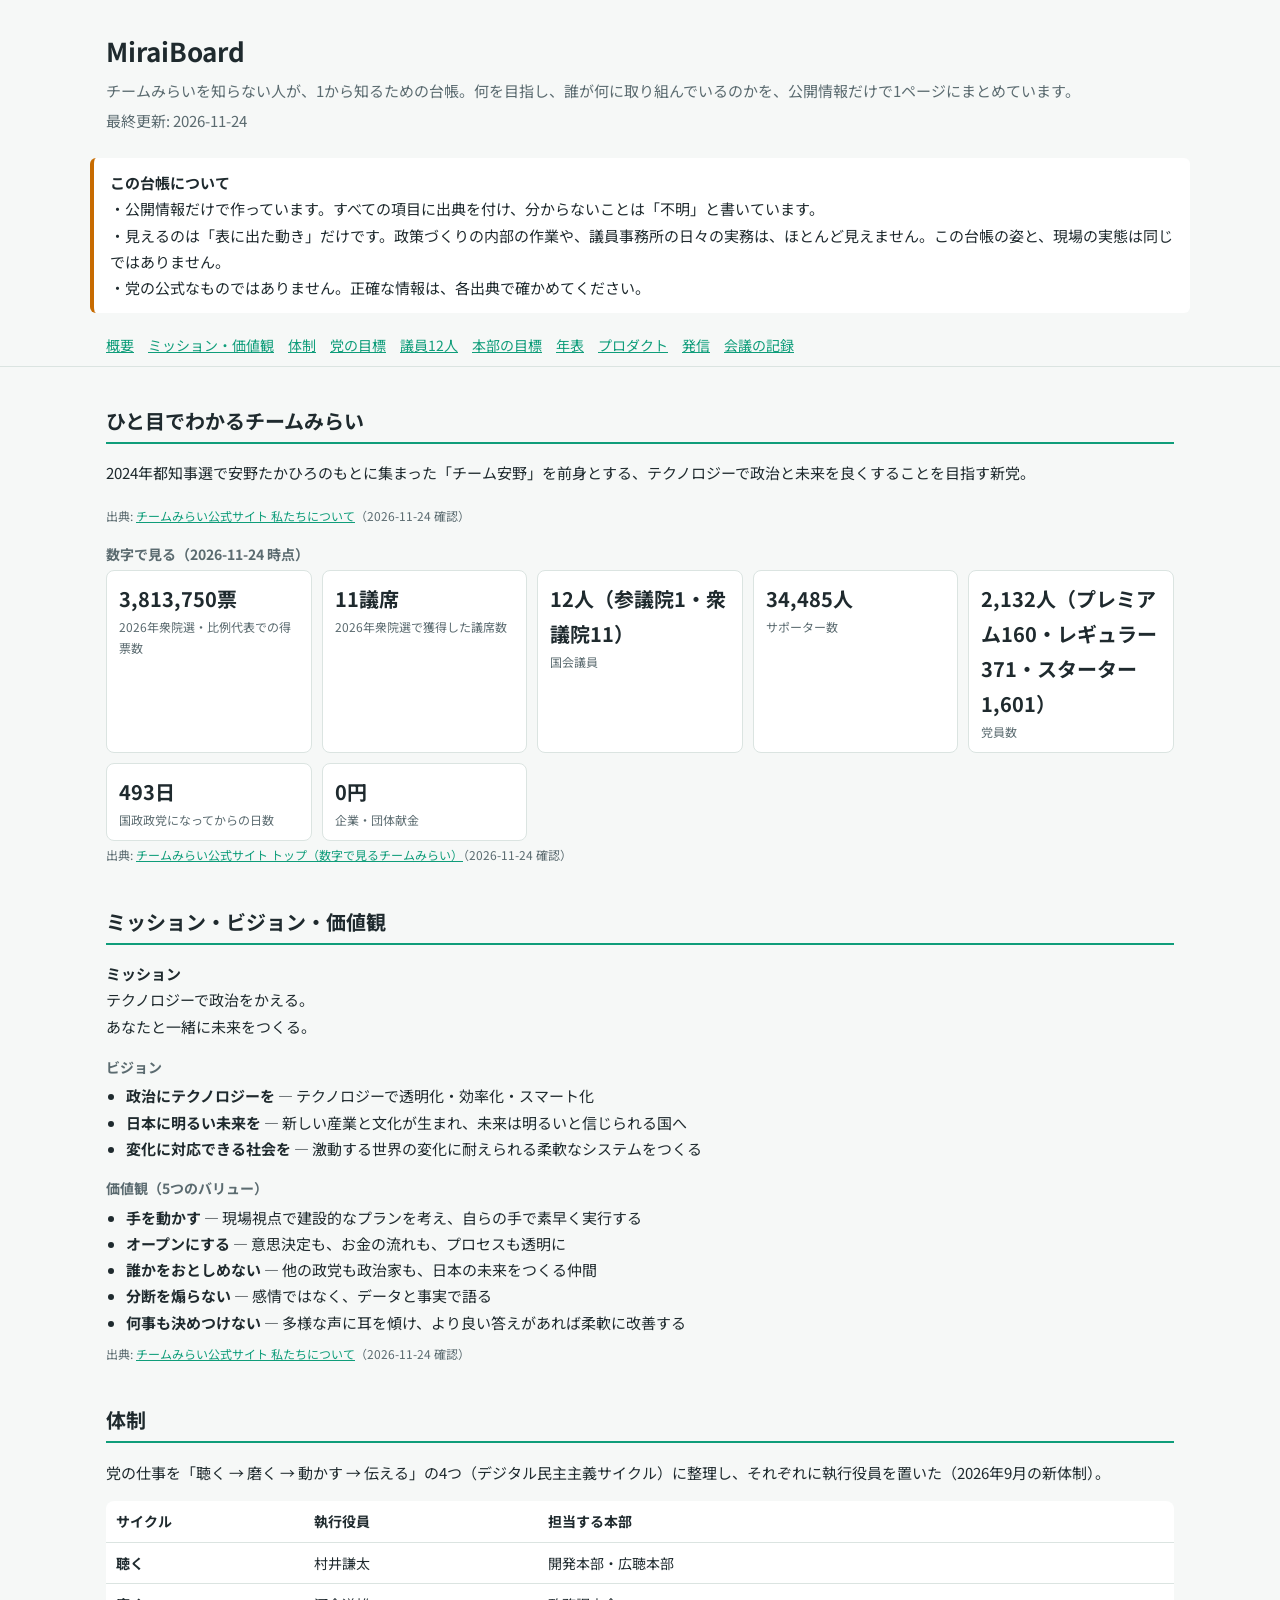
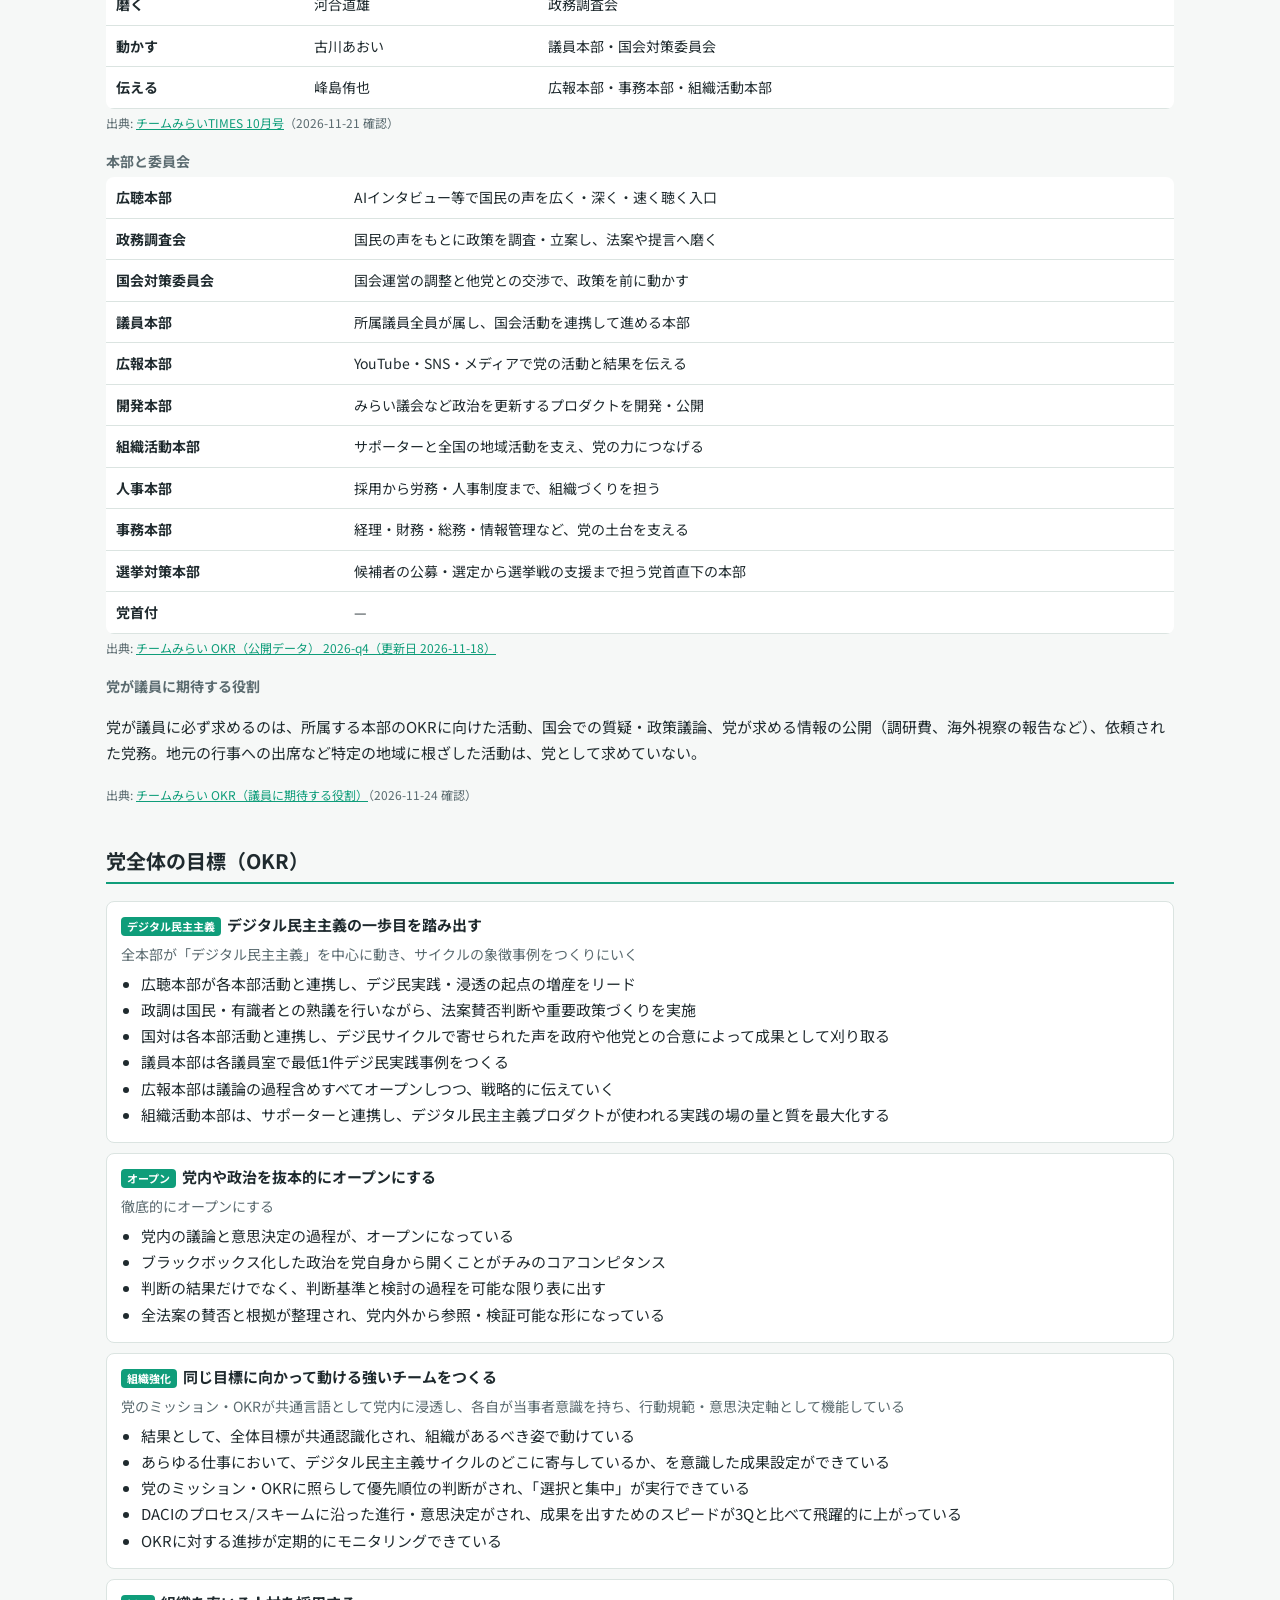
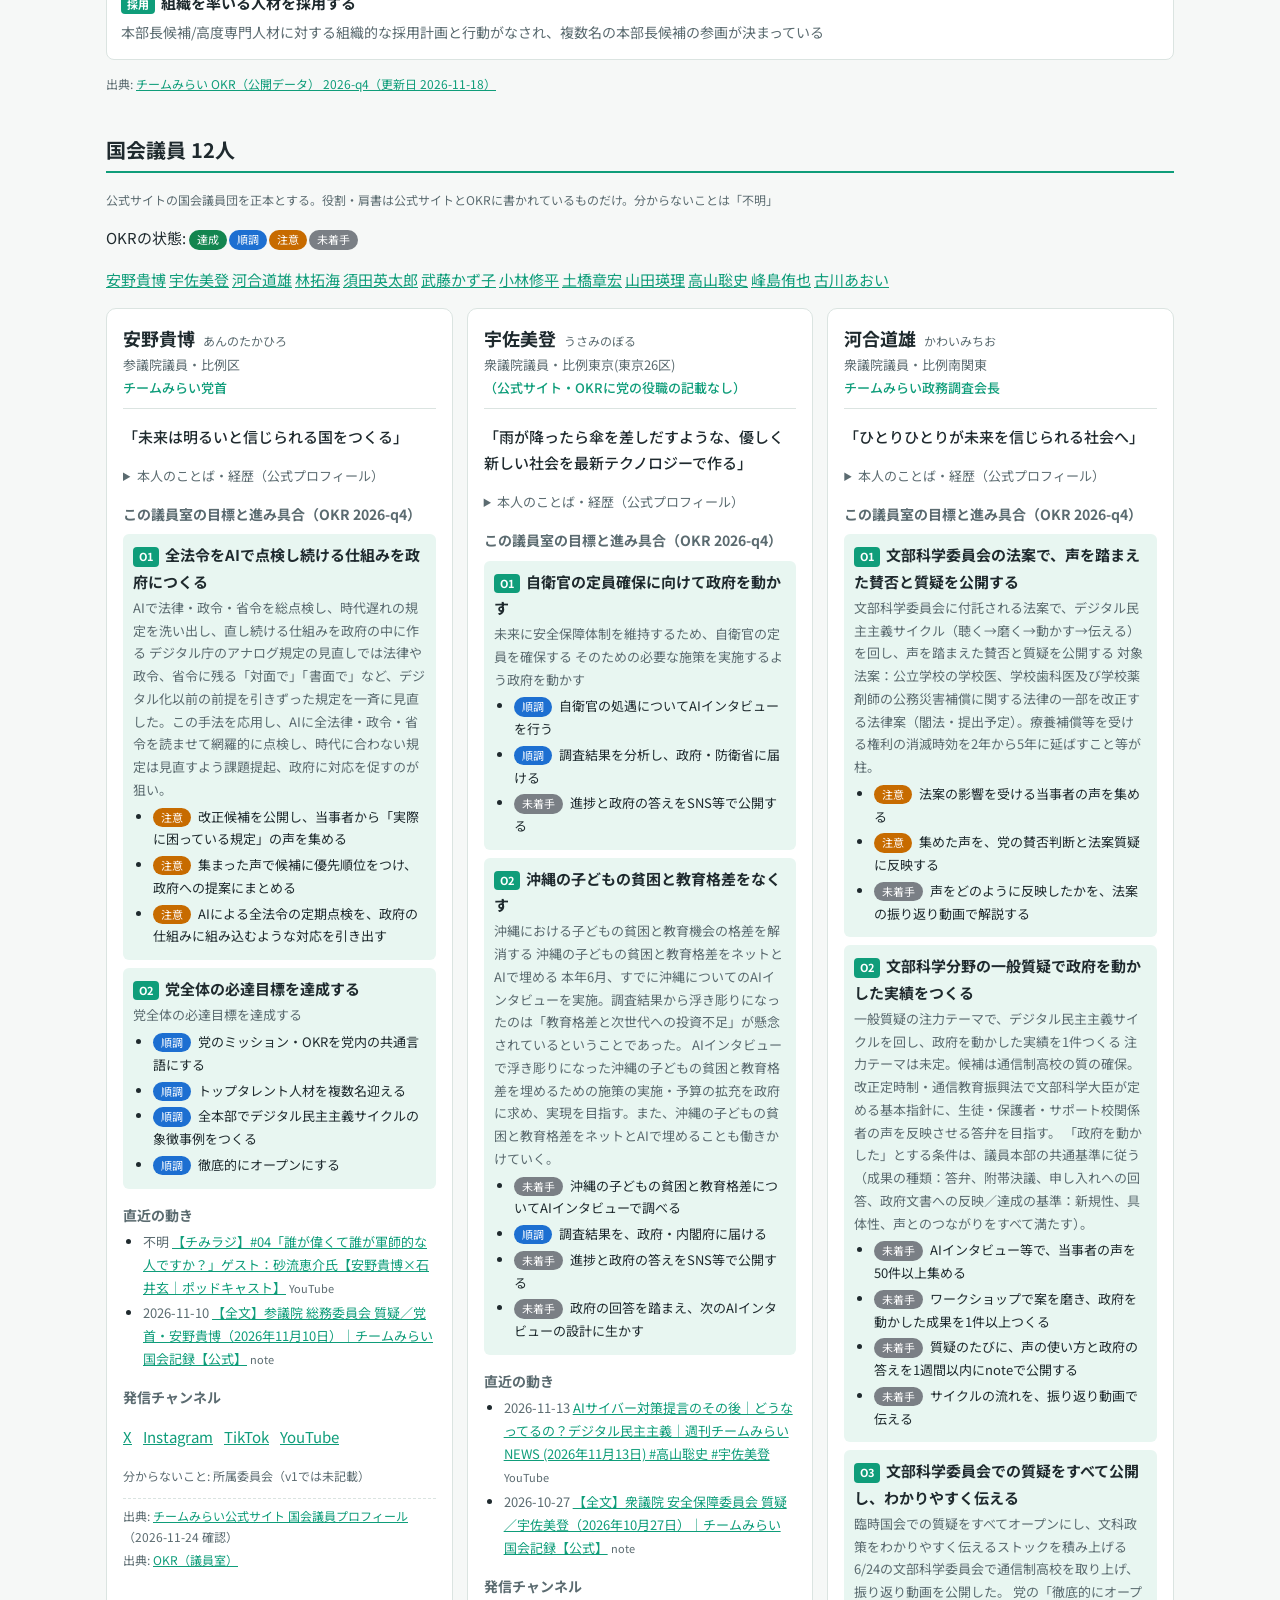
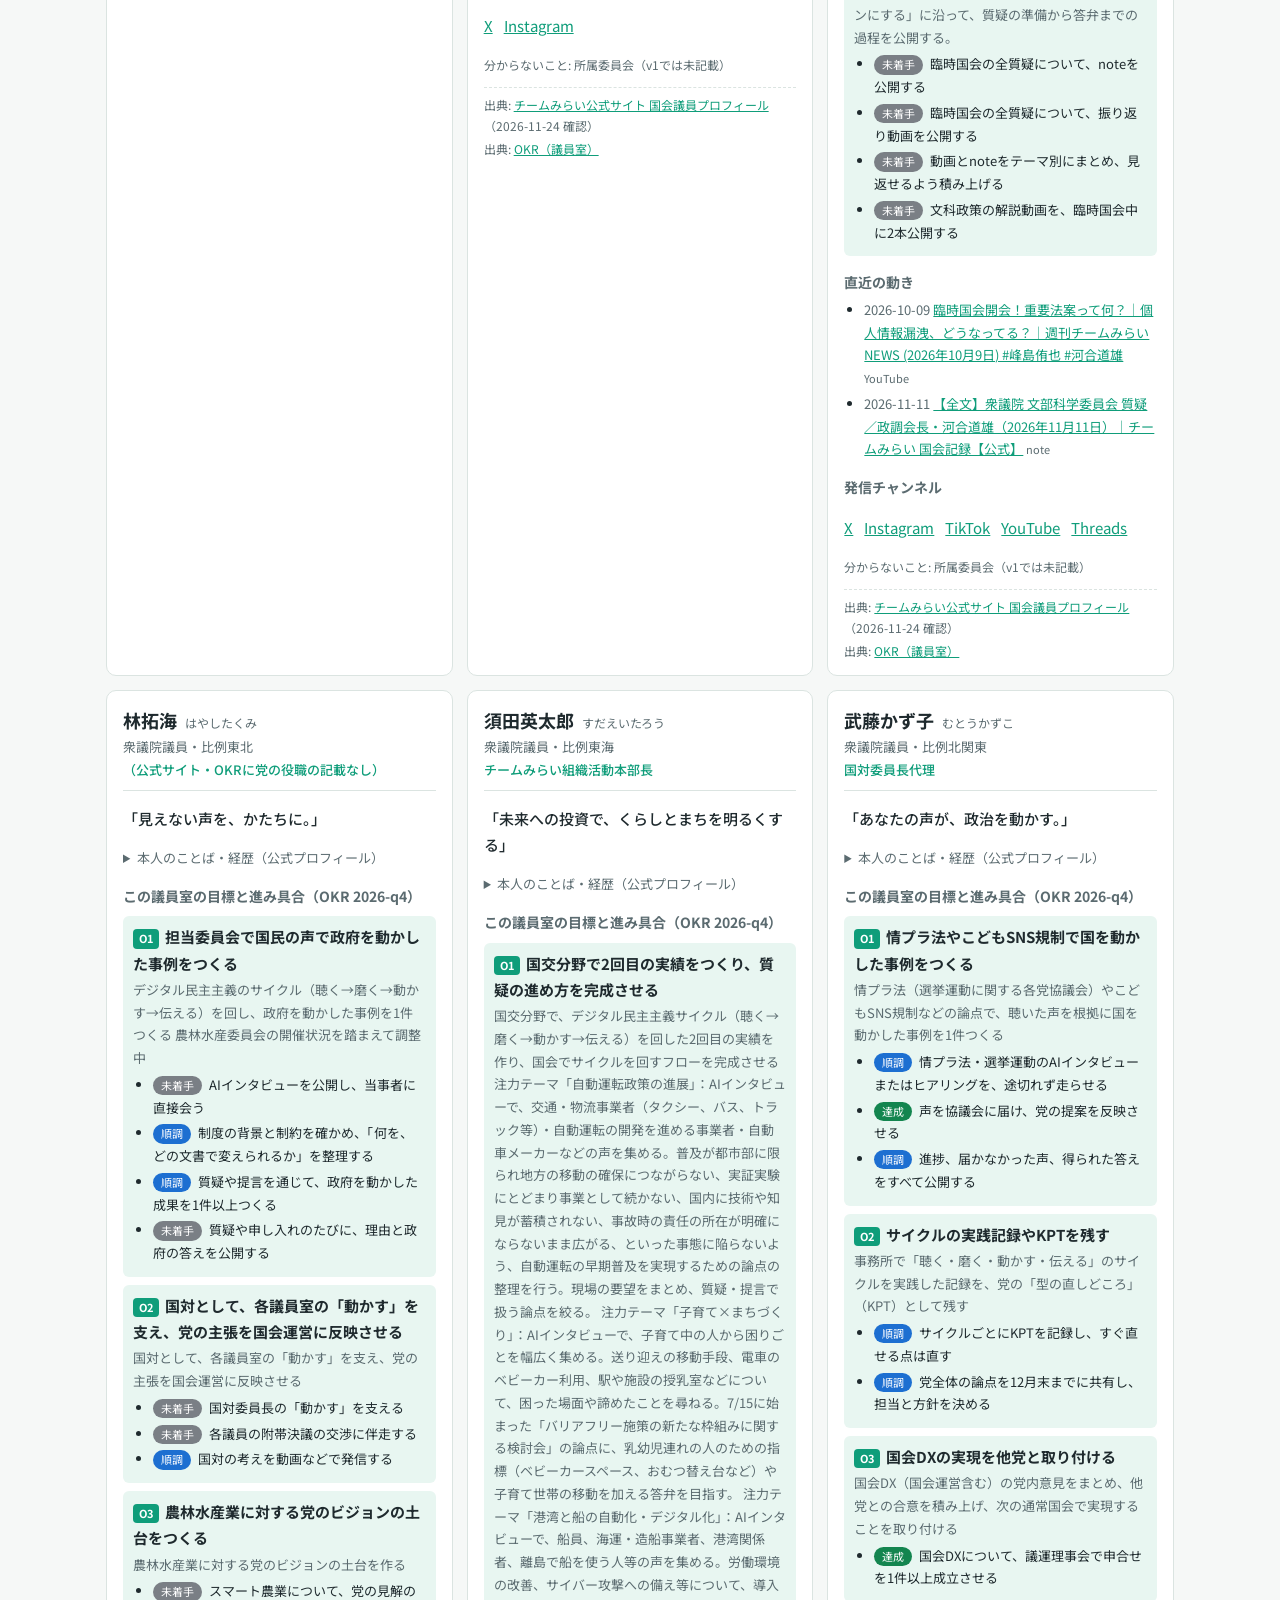
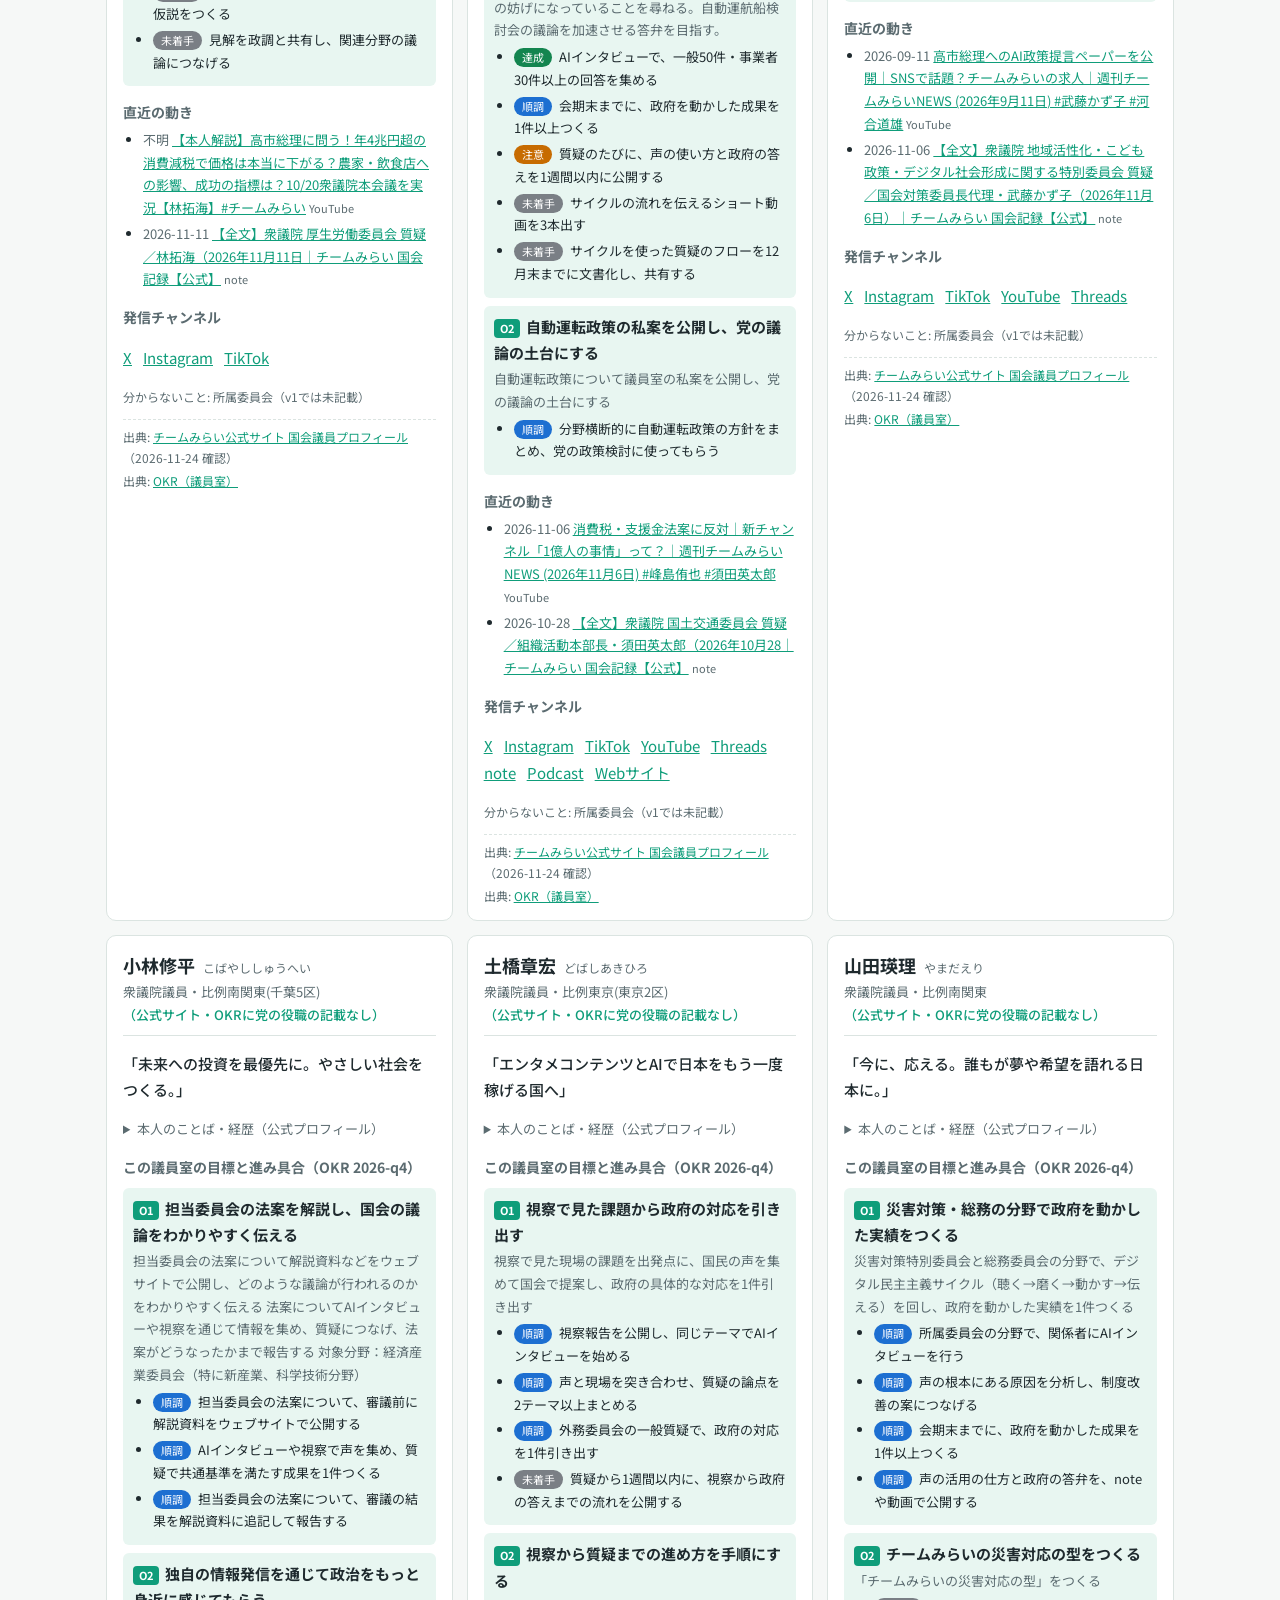
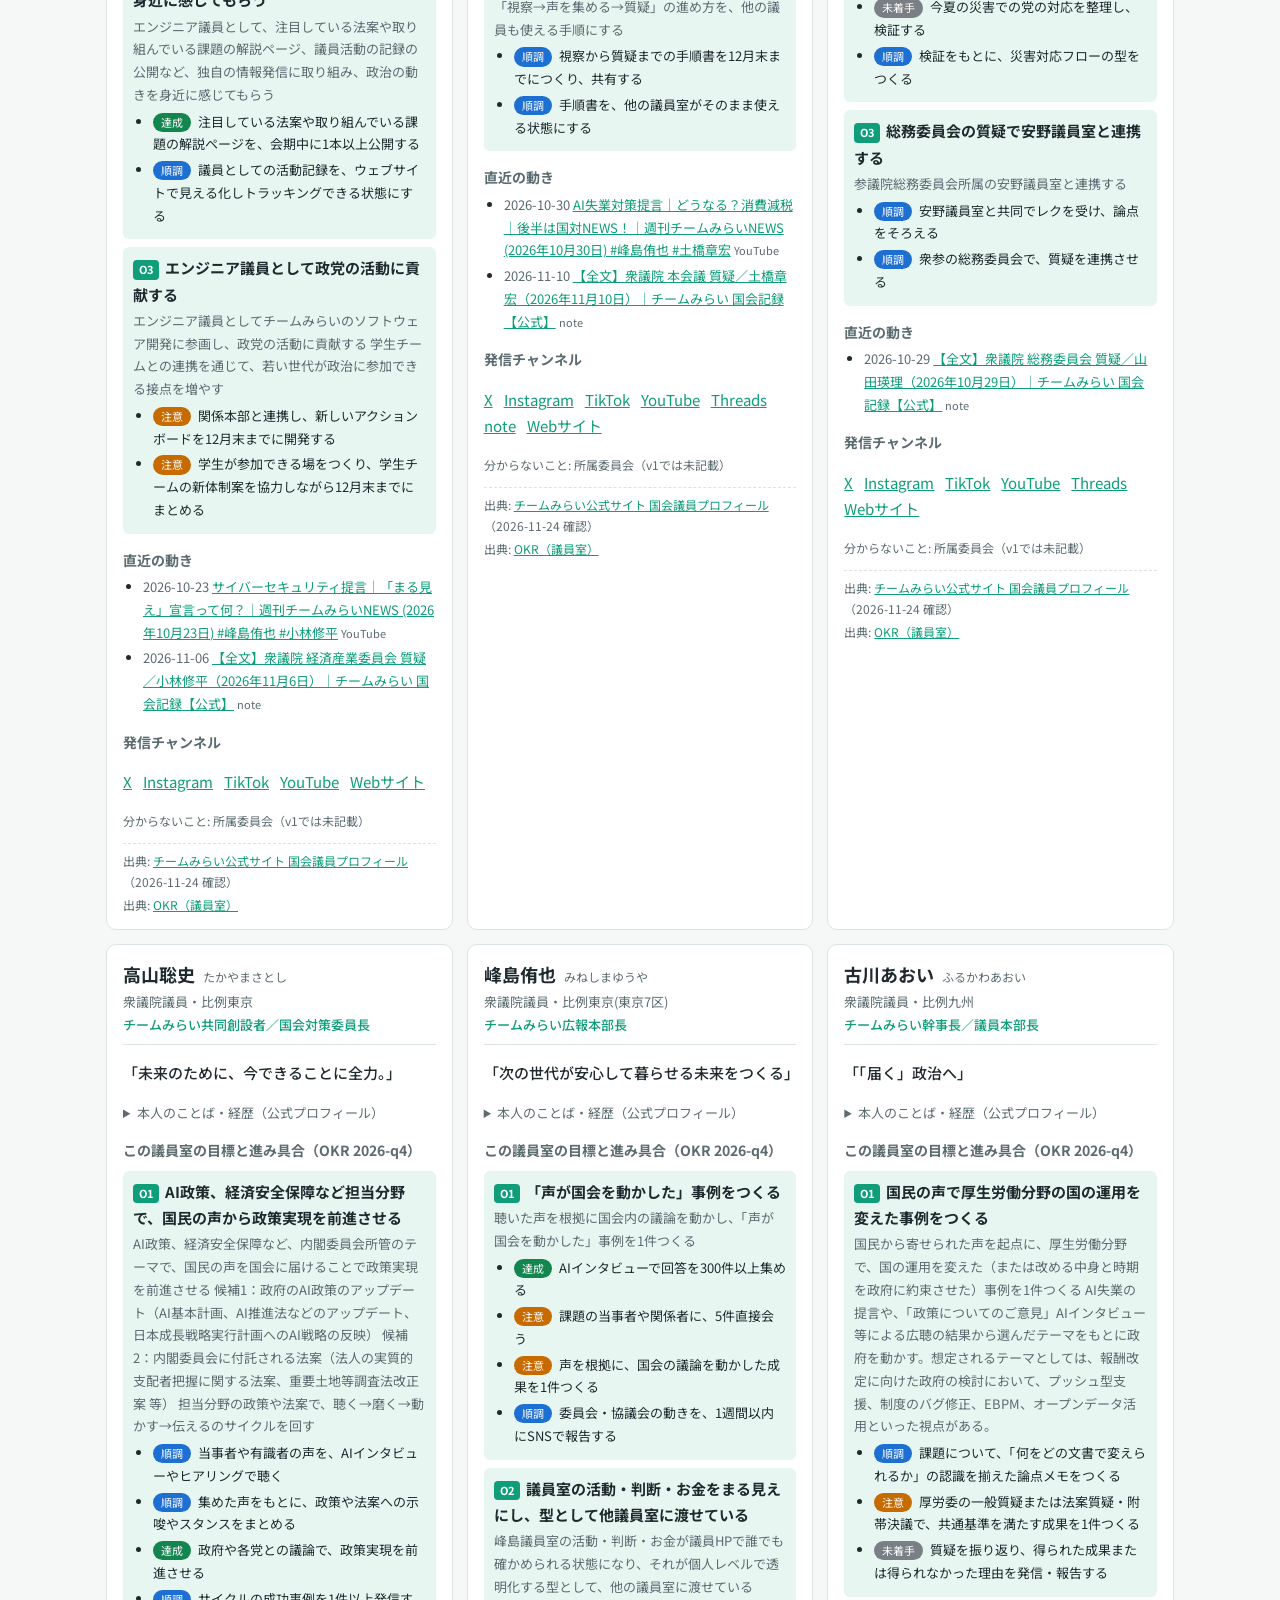
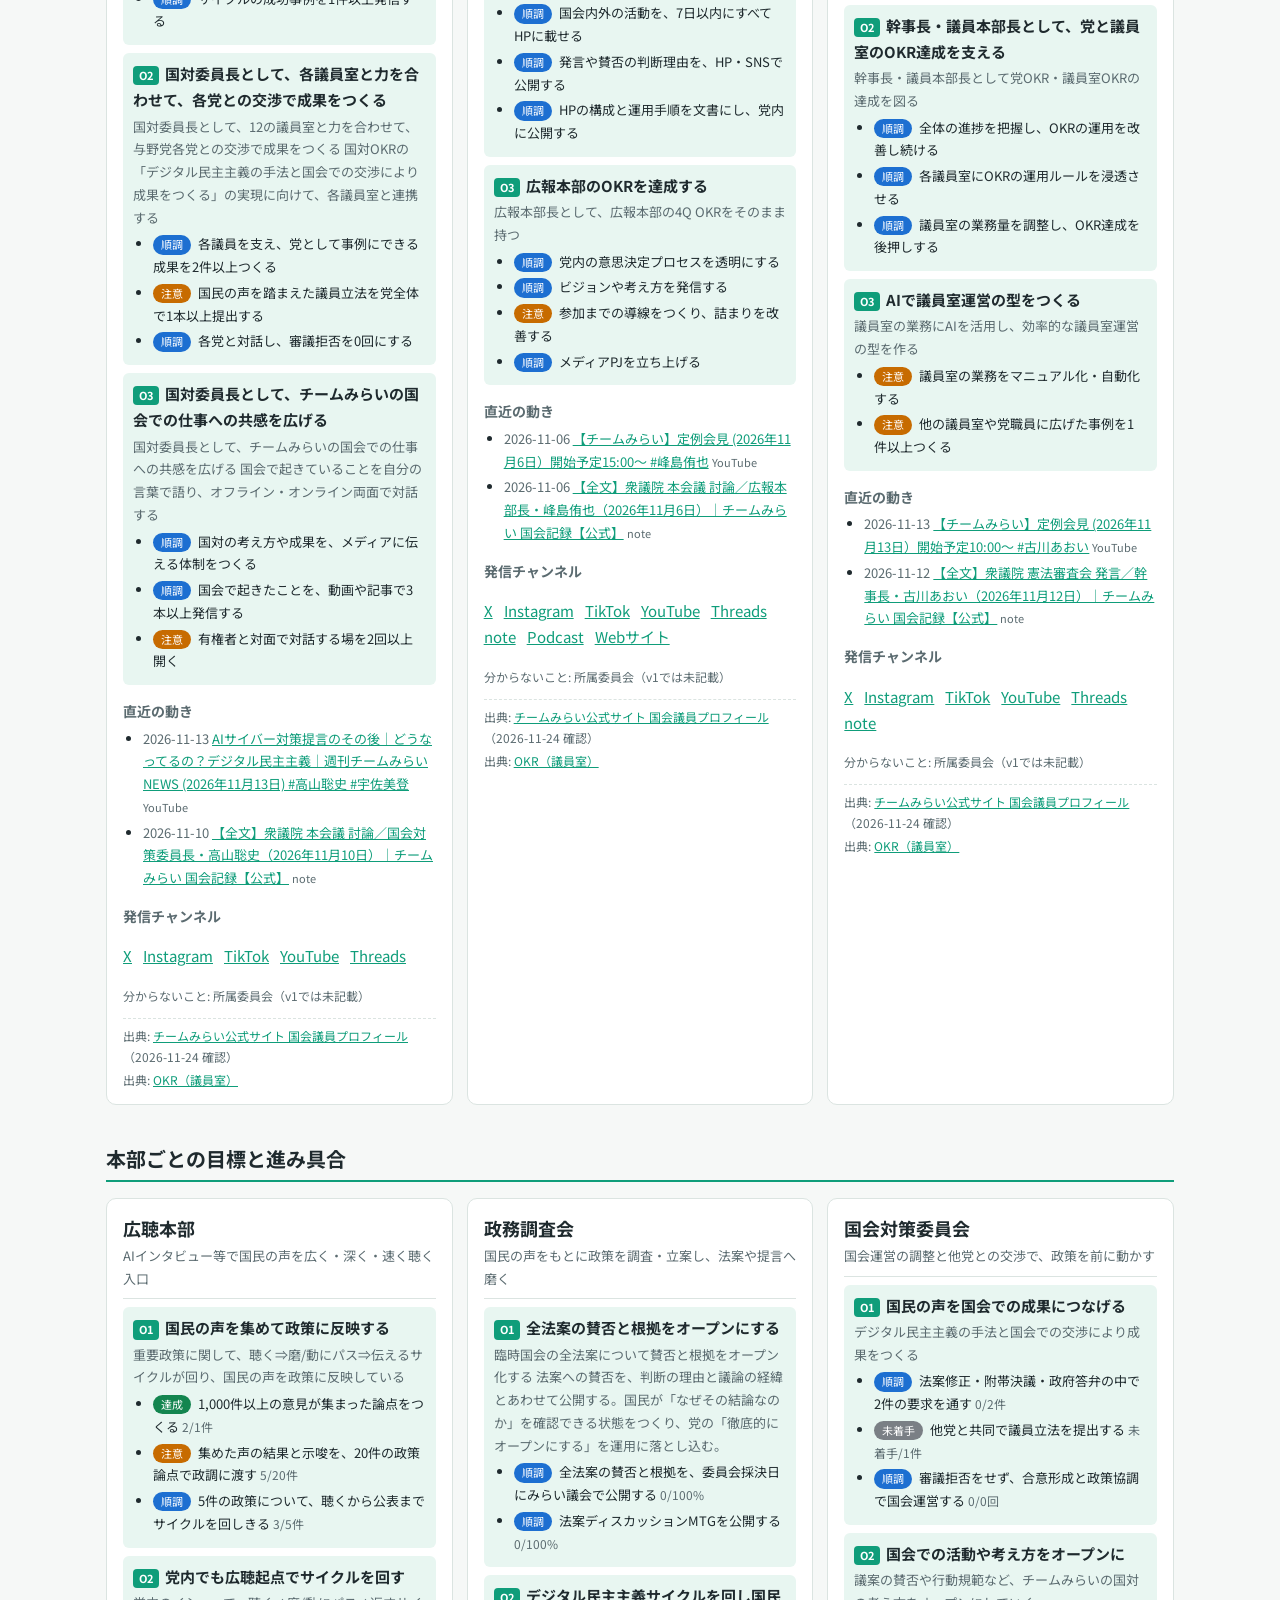
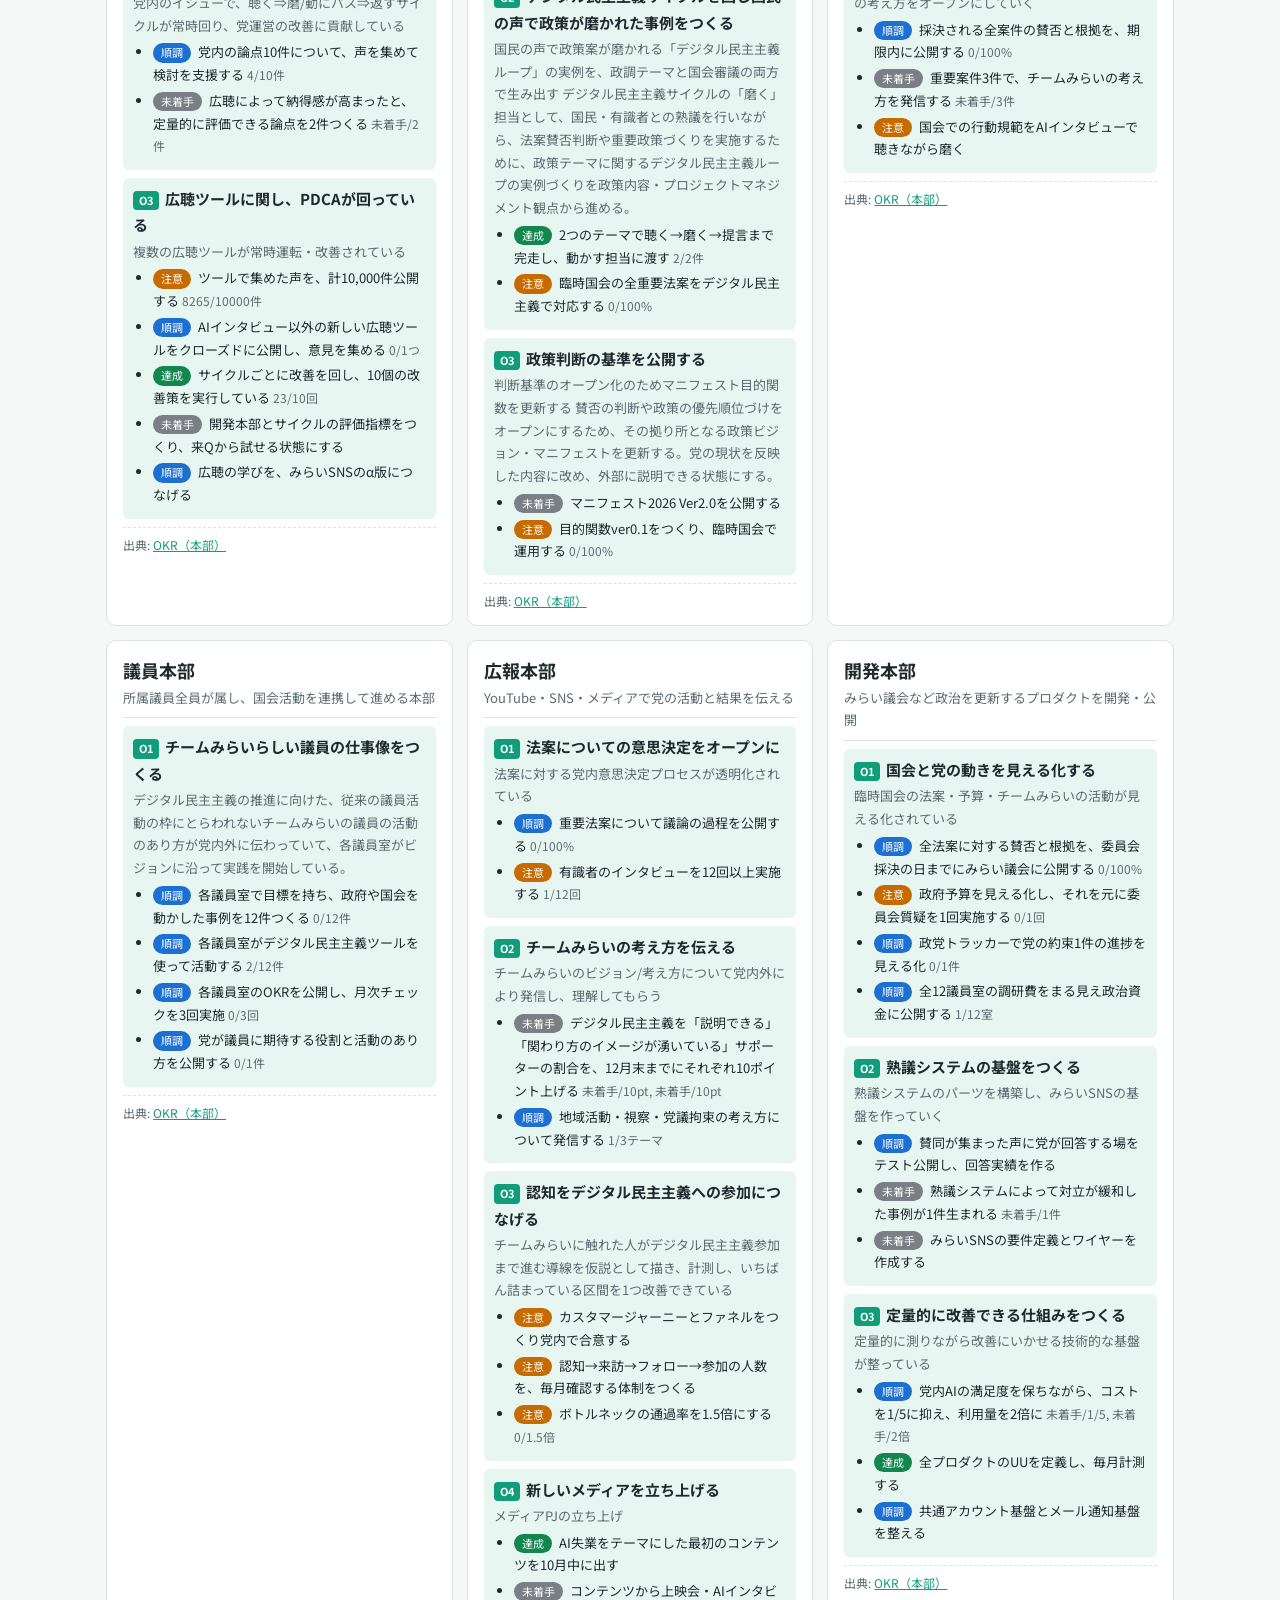
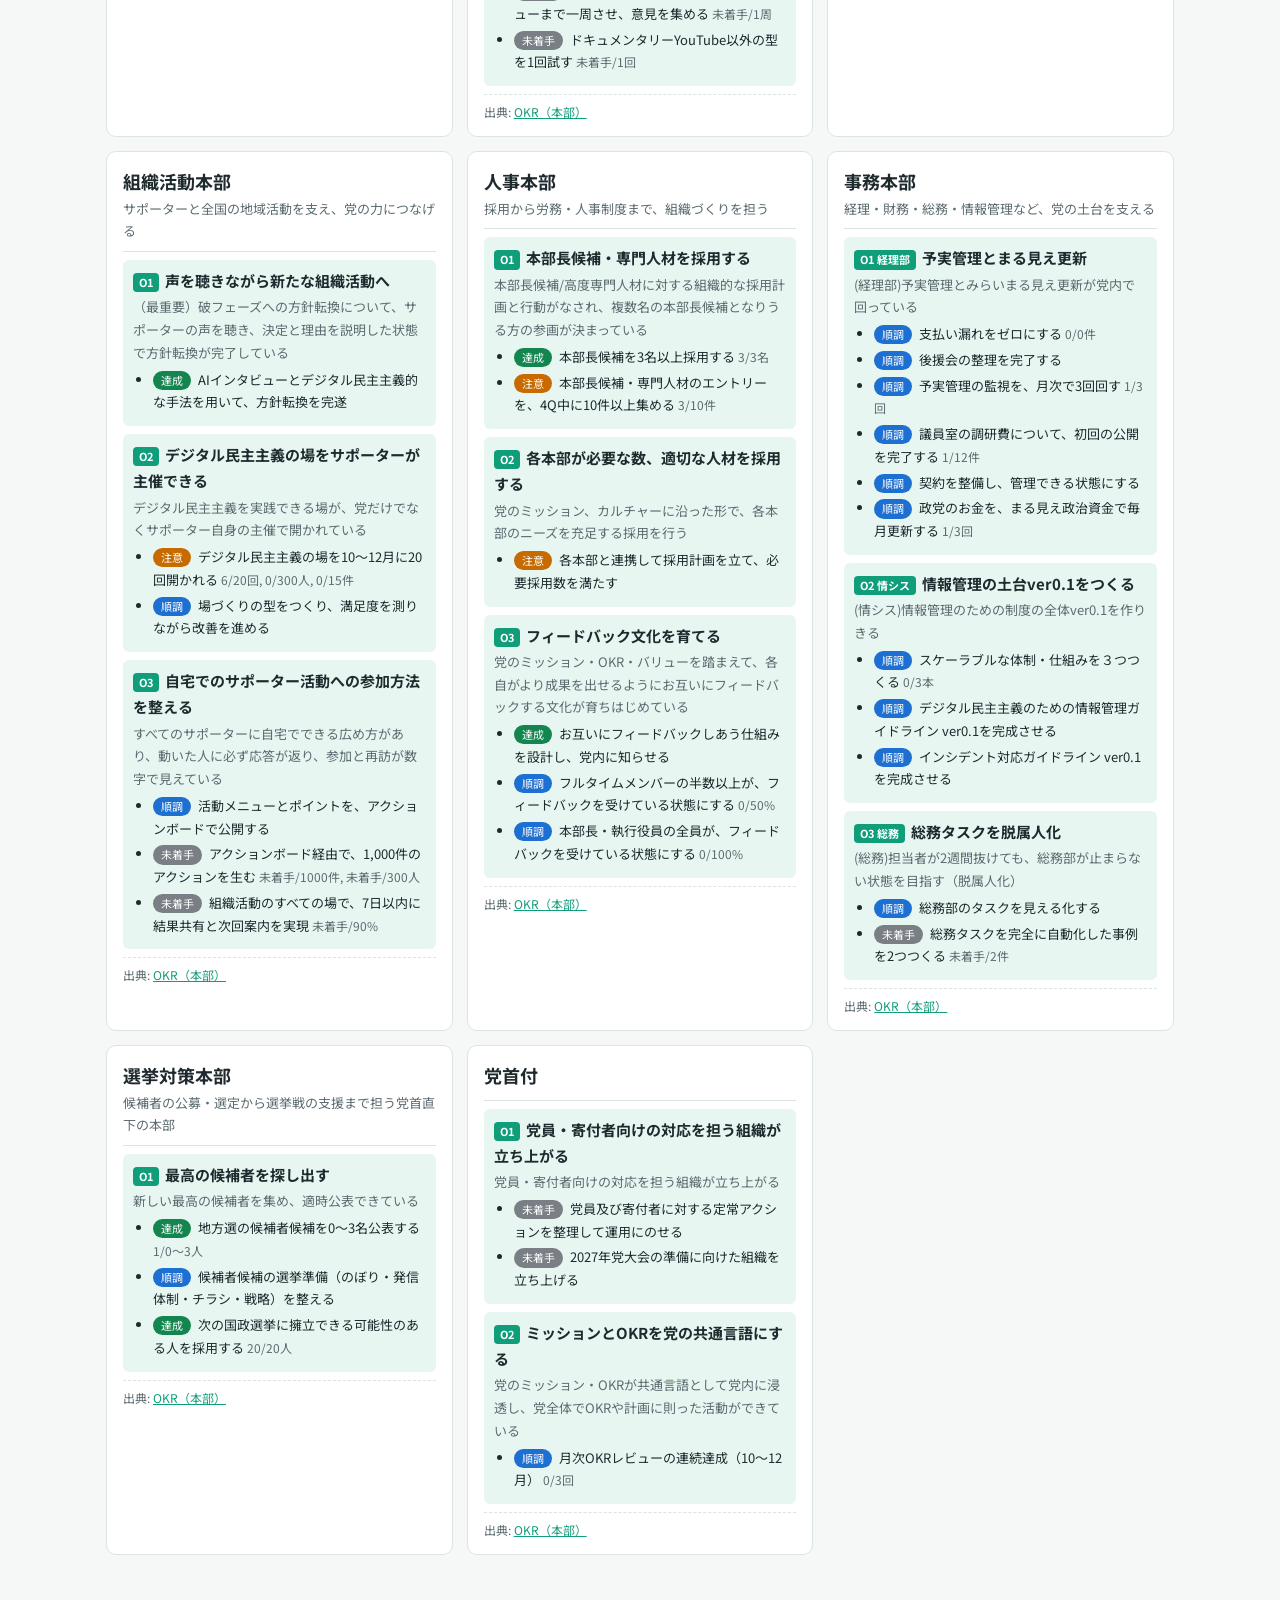
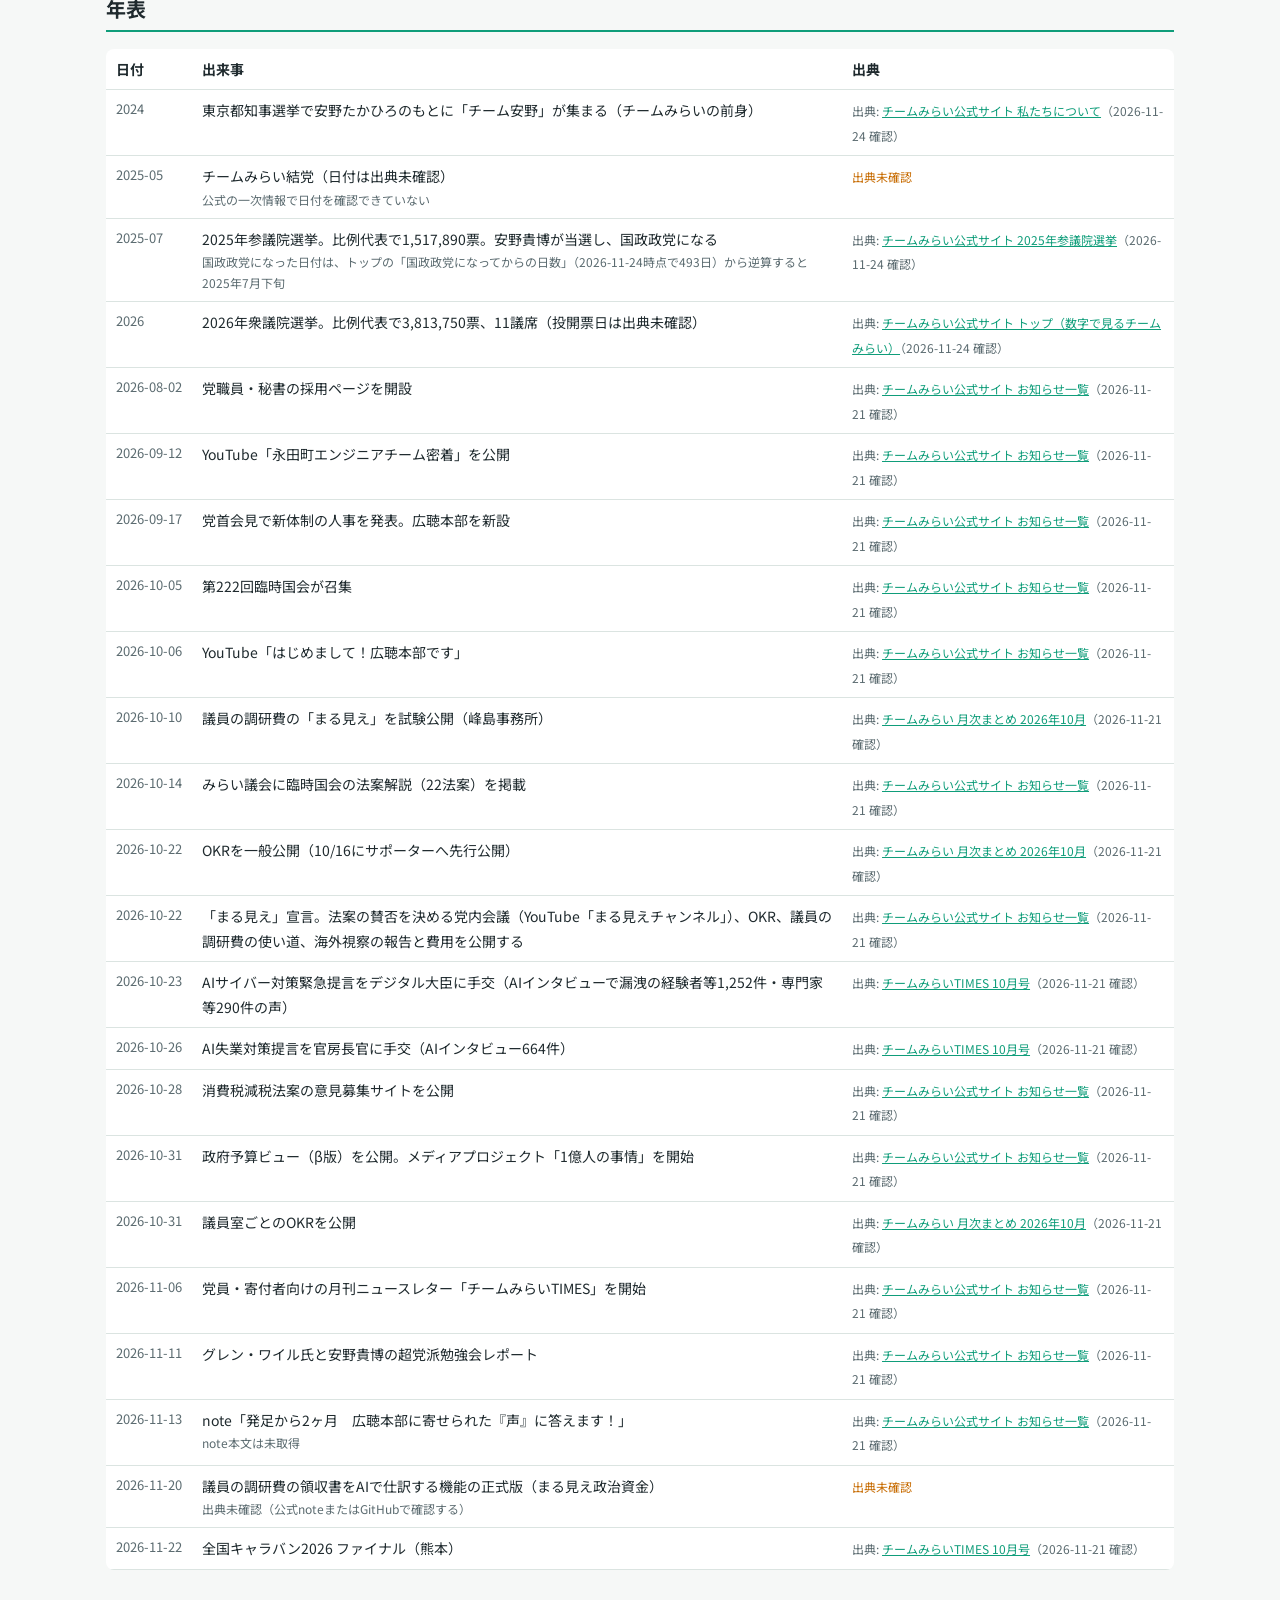
==== docs/index.html @ da0e6170 "台帳の初版: 党の概要、国会議員12人、公開OKR、年表、プロダクト、発信チャンネル Co-Authored-By: Claude Opus 5.5 <noreply@anthropic.com> C" ====
<!doctype html>
<html lang="ja">
<head>
<meta charset="utf-8">
<meta name="viewport" content="width=device-width, initial-scale=1">
<title>MiraiBoard — チームみらいを1から知る</title>
<link href="https://fonts.googleapis.com/css2?family=Noto+Sans+JP:wght@400;500;700&display=swap" rel="stylesheet">
<style>
:root{--bg:#f6f8f7;--card:#fff;--ink:#1f2a2e;--sub:#5b6b70;--line:#dbe4e1;--accent:#0f9d7a;--tint:#e8f6f1;
--done:#13854f;--ok:#1d6fd1;--warn:#c76b00;--todo:#7a7f85}
@media (prefers-color-scheme:dark){:root{--bg:#12171a;--card:#1b2226;--ink:#e6ecee;--sub:#9fb0b5;--line:#2c373c;--accent:#3cc9a2;--tint:#1d2f2a;
--done:#43c27f;--ok:#5ea2ff;--warn:#f0a040;--todo:#9aa1a7}}
*{box-sizing:border-box}
body{margin:0;background:var(--bg);color:var(--ink);font:15px/1.75 "Noto Sans JP",system-ui,sans-serif}
a{color:var(--accent)}
header.top{padding:28px 16px 8px;max-width:1100px;margin:0 auto}
header.top h1{margin:0;font-size:26px}
header.top p{margin:4px 0;color:var(--sub)}
.warn-box{max-width:1100px;margin:12px auto;padding:12px 16px;border-left:4px solid var(--warn);background:var(--card);border-radius:6px}
nav.toc{position:sticky;top:0;z-index:5;background:var(--bg);border-bottom:1px solid var(--line)}
nav.toc div{max-width:1100px;margin:0 auto;padding:8px 16px;display:flex;gap:14px;flex-wrap:wrap;font-size:14px}
main{max-width:1100px;margin:0 auto;padding:0 16px 48px}
section{margin-top:36px}
h2{font-size:20px;border-bottom:2px solid var(--accent);padding-bottom:4px}
h4{margin:14px 0 4px;font-size:14px;color:var(--sub)}
.nums{display:grid;grid-template-columns:repeat(auto-fill,minmax(170px,1fr));gap:10px}
.num{background:var(--card);border:1px solid var(--line);border-radius:8px;padding:10px 12px}
.num .v{font-size:20px;font-weight:700} .num .l{font-size:12px;color:var(--sub)}
table{width:100%;border-collapse:collapse;background:var(--card);border-radius:8px;overflow:hidden}
td,th{border-bottom:1px solid var(--line);padding:8px 10px;text-align:left;vertical-align:top;font-size:14px}
.table-wrap{overflow-x:auto}
.grid{display:grid;grid-template-columns:repeat(auto-fill,minmax(320px,1fr));gap:14px}
.card{background:var(--card);border:1px solid var(--line);border-radius:10px;padding:14px 16px}
.card header{border-bottom:1px solid var(--line);padding-bottom:8px;margin-bottom:8px}
.nm{font-size:18px;font-weight:700} .kana{font-size:12px;color:var(--sub);margin-left:8px;font-weight:400}
.meta{font-size:13px;color:var(--sub)} .roles{font-size:13px;font-weight:500;color:var(--accent)}
.catch{font-weight:500}
details summary{cursor:pointer;color:var(--sub);font-size:13px}
.prof{font-size:13px;color:var(--sub)}
.obj{margin:8px 0;padding:8px 10px;background:var(--tint);border-radius:6px}
.obj-h,.goal-h{font-weight:700} .obj-d{margin:2px 0;font-size:13px;color:var(--sub)}
.lbl{display:inline-block;font-size:11px;background:var(--accent);color:#fff;border-radius:4px;padding:0 6px;margin-right:6px}
ul{padding-left:20px;margin:4px 0} .krs li,.recent li{font-size:13px;margin:3px 0}
.st{display:inline-block;font-size:11px;border-radius:999px;padding:0 8px;color:#fff;margin-right:4px}
.st.done{background:var(--done)} .st.ok{background:var(--ok)} .st.warn{background:var(--warn)} .st.todo{background:var(--todo)} .st.unk{background:var(--todo)}
.prog{font-size:12px;color:var(--sub)}
.date{white-space:nowrap;color:var(--sub);font-size:13px} .kind{font-size:11px;color:var(--sub)}
.ch a{margin-right:8px} .unknown{font-size:12px;color:var(--sub)}
.src{font-size:12px;color:var(--sub)} .src.missing{color:var(--warn)}
.card footer{margin-top:8px;border-top:1px dashed var(--line);padding-top:6px;display:flex;flex-direction:column;gap:2px}
.goal{background:var(--card);border:1px solid var(--line);border-radius:8px;padding:10px 14px;margin-bottom:10px}
.goal p{margin:4px 0;color:var(--sub);font-size:14px}
.note{font-size:12px;color:var(--sub)}
.legend .st{margin-right:2px}
</style>
</head>
<body>
<header class="top">
  <h1>MiraiBoard</h1>
  <p>チームみらいを知らない人が、1から知るための台帳。何を目指し、誰が何に取り組んでいるのかを、公開情報だけで1ページにまとめています。</p>
  <p>最終更新: 2026-11-24</p>
</header>
<div class="warn-box"><b>この台帳について</b><br>
・公開情報だけで作っています。すべての項目に出典を付け、分からないことは「不明」と書いています。<br>
・見えるのは「表に出た動き」だけです。政策づくりの内部の作業や、議員事務所の日々の実務は、ほとんど見えません。この台帳の姿と、現場の実態は同じではありません。<br>
・党の公式なものではありません。正確な情報は、各出典で確かめてください。</div>
<nav class="toc"><div>
<a href="#overview">概要</a><a href="#mvv">ミッション・価値観</a><a href="#structure">体制</a><a href="#goals">党の目標</a><a href="#members">議員12人</a><a href="#hq">本部の目標</a><a href="#timeline">年表</a><a href="#products">プロダクト</a><a href="#channels">発信</a><a href="#meetings">会議の記録</a>
</div></nav>
<main>
<section id="overview"><h2>ひと目でわかるチームみらい</h2>
<p>2024年都知事選で安野たかひろのもとに集まった「チーム安野」を前身とする、テクノロジーで政治と未来を良くすることを目指す新党。</p><span class="src">出典: <a href="https://team-mir.ai/about" target="_blank" rel="noopener">チームみらい公式サイト 私たちについて</a>（2026-11-24 確認）</span>
<h4>数字で見る（2026-11-24 時点）</h4><div class="nums"><div class="num"><div class="v">3,813,750票</div><div class="l">2026年衆院選・比例代表での得票数</div></div><div class="num"><div class="v">11議席</div><div class="l">2026年衆院選で獲得した議席数</div></div><div class="num"><div class="v">12人（参議院1・衆議院11）</div><div class="l">国会議員</div></div><div class="num"><div class="v">34,485人</div><div class="l">サポーター数</div></div><div class="num"><div class="v">2,132人（プレミアム160・レギュラー371・スターター1,601）</div><div class="l">党員数</div></div><div class="num"><div class="v">493日</div><div class="l">国政政党になってからの日数</div></div><div class="num"><div class="v">0円</div><div class="l">企業・団体献金</div></div></div><span class="src">出典: <a href="https://team-mir.ai/" target="_blank" rel="noopener">チームみらい公式サイト トップ（数字で見るチームみらい）</a>（2026-11-24 確認）</span>
</section>

<section id="mvv"><h2>ミッション・ビジョン・価値観</h2>
<p><b>ミッション</b><br>テクノロジーで政治をかえる。<br>あなたと一緒に未来をつくる。</p>
<h4>ビジョン</h4><ul><li><b>政治にテクノロジーを</b> — テクノロジーで透明化・効率化・スマート化</li><li><b>日本に明るい未来を</b> — 新しい産業と文化が生まれ、未来は明るいと信じられる国へ</li><li><b>変化に対応できる社会を</b> — 激動する世界の変化に耐えられる柔軟なシステムをつくる</li></ul>
<h4>価値観（5つのバリュー）</h4><ul><li><b>手を動かす</b> — 現場視点で建設的なプランを考え、自らの手で素早く実行する</li><li><b>オープンにする</b> — 意思決定も、お金の流れも、プロセスも透明に</li><li><b>誰かをおとしめない</b> — 他の政党も政治家も、日本の未来をつくる仲間</li><li><b>分断を煽らない</b> — 感情ではなく、データと事実で語る</li><li><b>何事も決めつけない</b> — 多様な声に耳を傾け、より良い答えがあれば柔軟に改善する</li></ul><span class="src">出典: <a href="https://team-mir.ai/about" target="_blank" rel="noopener">チームみらい公式サイト 私たちについて</a>（2026-11-24 確認）</span>
</section>

<section id="structure"><h2>体制</h2>
<p>党の仕事を「聴く → 磨く → 動かす → 伝える」の4つ（デジタル民主主義サイクル）に整理し、それぞれに執行役員を置いた（2026年9月の新体制）。</p>
<div class="table-wrap"><table><tr><th>サイクル</th><th>執行役員</th><th>担当する本部</th></tr><tr><td><b>聴く</b></td><td>村井謙太</td><td>開発本部・広聴本部</td></tr><tr><td><b>磨く</b></td><td>河合道雄</td><td>政務調査会</td></tr><tr><td><b>動かす</b></td><td>古川あおい</td><td>議員本部・国会対策委員会</td></tr><tr><td><b>伝える</b></td><td>峰島侑也</td><td>広報本部・事務本部・組織活動本部</td></tr></table></div><span class="src">出典: <a href="https://team-mir.ai/times/vol01.html" target="_blank" rel="noopener">チームみらいTIMES 10月号</a>（2026-11-21 確認）</span>
<h4>本部と委員会</h4>
<div class="table-wrap"><table><tr><td><b>広聴本部</b></td><td>AIインタビュー等で国民の声を広く・深く・速く聴く入口</td></tr><tr><td><b>政務調査会</b></td><td>国民の声をもとに政策を調査・立案し、法案や提言へ磨く</td></tr><tr><td><b>国会対策委員会</b></td><td>国会運営の調整と他党との交渉で、政策を前に動かす</td></tr><tr><td><b>議員本部</b></td><td>所属議員全員が属し、国会活動を連携して進める本部</td></tr><tr><td><b>広報本部</b></td><td>YouTube・SNS・メディアで党の活動と結果を伝える</td></tr><tr><td><b>開発本部</b></td><td>みらい議会など政治を更新するプロダクトを開発・公開</td></tr><tr><td><b>組織活動本部</b></td><td>サポーターと全国の地域活動を支え、党の力につなげる</td></tr><tr><td><b>人事本部</b></td><td>採用から労務・人事制度まで、組織づくりを担う</td></tr><tr><td><b>事務本部</b></td><td>経理・財務・総務・情報管理など、党の土台を支える</td></tr><tr><td><b>選挙対策本部</b></td><td>候補者の公募・選定から選挙戦の支援まで担う党首直下の本部</td></tr><tr><td><b>党首付</b></td><td>—</td></tr></table></div><span class="src">出典: <a href="https://github.com/team-mirai/okr-content/tree/main/2026/q4" target="_blank" rel="noopener">チームみらい OKR（公開データ） 2026-q4（更新日 2026-11-18）</a></span>
<h4>党が議員に期待する役割</h4><p>党が議員に必ず求めるのは、所属する本部のOKRに向けた活動、国会での質疑・政策議論、党が求める情報の公開（調研費、海外視察の報告など）、依頼された党務。地元の行事への出席など特定の地域に根ざした活動は、党として求めていない。</p><span class="src">出典: <a href="https://github.com/team-mirai/okr-content/blob/main/2026/q4/_meta.yml" target="_blank" rel="noopener">チームみらい OKR（議員に期待する役割）</a>（2026-11-24 確認）</span>
</section>

<section id="goals"><h2>党全体の目標（OKR）</h2>
<div class="goal"><div class="goal-h"><span class="lbl">デジタル民主主義</span>デジタル民主主義の一歩目を踏み出す</div><p>全本部が「デジタル民主主義」を中心に動き、サイクルの象徴事例をつくりにいく</p><ul><li>広聴本部が各本部活動と連携し、デジ民実践・浸透の起点の増産をリード</li><li>政調は国民・有識者との熟議を行いながら、法案賛否判断や重要政策づくりを実施</li><li>国対は各本部活動と連携し、デジ民サイクルで寄せられた声を政府や他党との合意によって成果として刈り取る</li><li>議員本部は各議員室で最低1件デジ民実践事例をつくる</li><li>広報本部は議論の過程含めすべてオープンしつつ、戦略的に伝えていく</li><li>組織活動本部は、サポーターと連携し、デジタル民主主義プロダクトが使われる実践の場の量と質を最大化する</li></ul></div><div class="goal"><div class="goal-h"><span class="lbl">オープン</span>党内や政治を抜本的にオープンにする</div><p>徹底的にオープンにする</p><ul><li>党内の議論と意思決定の過程が、オープンになっている</li><li>ブラックボックス化した政治を党自身から開くことがチみのコアコンピタンス</li><li>判断の結果だけでなく、判断基準と検討の過程を可能な限り表に出す</li><li>全法案の賛否と根拠が整理され、党内外から参照・検証可能な形になっている</li></ul></div><div class="goal"><div class="goal-h"><span class="lbl">組織強化</span>同じ目標に向かって動ける強いチームをつくる</div><p>党のミッション・OKRが共通言語として党内に浸透し、各自が当事者意識を持ち、行動規範・意思決定軸として機能している</p><ul><li>結果として、全体目標が共通認識化され、組織があるべき姿で動けている</li><li>あらゆる仕事において、デジタル民主主義サイクルのどこに寄与しているか、を意識した成果設定ができている</li><li>党のミッション・OKRに照らして優先順位の判断がされ、「選択と集中」が実行できている</li><li>DACIのプロセス/スキームに沿った進行・意思決定がされ、成果を出すためのスピードが3Qと比べて飛躍的に上がっている</li><li>OKRに対する進捗が定期的にモニタリングできている</li></ul></div><div class="goal"><div class="goal-h"><span class="lbl">採用</span>組織を率いる人材を採用する</div><p>本部長候補/高度専門人材に対する組織的な採用計画と行動がなされ、複数名の本部長候補の参画が決まっている</p><ul></ul></div><span class="src">出典: <a href="https://github.com/team-mirai/okr-content/tree/main/2026/q4" target="_blank" rel="noopener">チームみらい OKR（公開データ） 2026-q4（更新日 2026-11-18）</a></span>
</section>

<section id="members"><h2>国会議員 12人</h2>
<p class="note">公式サイトの国会議員団を正本とする。役割・肩書は公式サイトとOKRに書かれているものだけ。分からないことは「不明」</p>
<p class="legend">OKRの状態: <span class="st done">達成</span><span class="st ok">順調</span><span class="st warn">注意</span><span class="st todo">未着手</span></p>
<p><a href="#m-anno">安野貴博</a> <a href="#m-usami">宇佐美登</a> <a href="#m-kawai">河合道雄</a> <a href="#m-hayashi">林拓海</a> <a href="#m-suda">須田英太郎</a> <a href="#m-muto">武藤かず子</a> <a href="#m-kobayashi">小林修平</a> <a href="#m-dobashi">土橋章宏</a> <a href="#m-yamada">山田瑛理</a> <a href="#m-takayama">高山聡史</a> <a href="#m-mineshima">峰島侑也</a> <a href="#m-furukawa">古川あおい</a></p>
<div class="grid">
<article class="card member" id="m-anno">
  <header>
    <div class="nm">安野貴博<span class="kana">あんのたかひろ</span></div>
    <div class="meta">参議院議員・比例区</div>
    <div class="roles">チームみらい党首</div>
  </header>
  <p class="catch">「未来は明るいと信じられる国をつくる」</p>
  <details><summary>本人のことば・経歴（公式プロフィール）</summary><p>AIエンジニアとして、起業家として、SF作家として、テクノロジーを通じて未来を考えることに取り組んできました。右でも左でもなく未来軸で、政治をアップデートしてまいります。</p><p class="prof">チームみらい党首・参議院議員・AIエンジニア・SF作家。開成高校を卒業後、東京大学へ進学、工学部松尾研究室出身。外資系コンサルティング会社のボストン・コンサルティング・グループを経て、AIチャットボットの株式会社BEDORE（現PKSHA Communication）、リーガルテックのMNTSQ株式会社を創業し、テクノロジーを通じた社会システム変革に携わる。2024年に東京都知事選に出馬し15万票獲得。2025年5月に「チームみらい」を結党し、参議院選挙（比例代表）で初当選。</p></details>
  <h4>この議員室の目標と進み具合（OKR 2026-q4）</h4>
  <div class="obj"><div class="obj-h"><span class="lbl">O1</span>全法令をAIで点検し続ける仕組みを政府につくる</div><p class="obj-d">AIで法律・政令・省令を総点検し、時代遅れの規定を洗い出し、直し続ける仕組みを政府の中に作る デジタル庁のアナログ規定の見直しでは法律や政令、省令に残る「対面で」「書面で」など、デジタル化以前の前提を引きずった規定を一斉に見直した。この手法を応用し、AIに全法律・政令・省令を読ませて網羅的に点検し、時代に合わない規定は見直すよう課題提起、政府に対応を促すのが狙い。</p><ul class="krs"><li><span class="st warn">注意</span> 改正候補を公開し、当事者から「実際に困っている規定」の声を集める</li><li><span class="st warn">注意</span> 集まった声で候補に優先順位をつけ、政府への提案にまとめる</li><li><span class="st warn">注意</span> AIによる全法令の定期点検を、政府の仕組みに組み込むような対応を引き出す</li></ul></div><div class="obj"><div class="obj-h"><span class="lbl">O2</span>党全体の必達目標を達成する</div><p class="obj-d">党全体の必達目標を達成する</p><ul class="krs"><li><span class="st ok">順調</span> 党のミッション・OKRを党内の共通言語にする</li><li><span class="st ok">順調</span> トップタレント人材を複数名迎える</li><li><span class="st ok">順調</span> 全本部でデジタル民主主義サイクルの象徴事例をつくる</li><li><span class="st ok">順調</span> 徹底的にオープンにする</li></ul></div>
  <h4>直近の動き</h4><ul class="recent"><li><span class="date">不明</span> <a href="https://www.youtube.com/watch?v=wGVx9BusWyc" target="_blank" rel="noopener">【チみラジ】#04「誰が偉くて誰が軍師的な人ですか？」ゲスト：砂流恵介氏【安野貴博×石井玄｜ポッドキャスト】</a> <span class="kind">YouTube</span></li><li><span class="date">2026-11-10</span> <a href="https://note.com/team_mirai_log/n/n8219fbf933ff" target="_blank" rel="noopener">【全文】参議院 総務委員会 質疑／党首・安野貴博（2026年11月10日）｜チームみらい 国会記録【公式】</a> <span class="kind">note</span></li></ul>
  <h4>発信チャンネル</h4><p class="ch"><a href="https://x.com/takahiroanno" target="_blank" rel="noopener">X</a> <a href="https://www.instagram.com/takahiro.anno.sns/" target="_blank" rel="noopener">Instagram</a> <a href="https://www.tiktok.com/@annotakahiro2024" target="_blank" rel="noopener">TikTok</a> <a href="https://www.youtube.com/@%E5%AE%89%E9%87%8E%E8%B2%B4%E5%8D%9A" target="_blank" rel="noopener">YouTube</a></p>
  <p class="unknown">分からないこと: 所属委員会（v1では未記載）</p>
  <footer><span class="src">出典: <a href="https://team-mir.ai/member/sangiin/takahiro-anno" target="_blank" rel="noopener">チームみらい公式サイト 国会議員プロフィール</a>（2026-11-24 確認）</span> <span class="src">出典: <a href="https://github.com/team-mirai/okr-content/tree/main/2026/q4/giinshitsu/anno" target="_blank" rel="noopener">OKR（議員室）</a></span></footer>
</article>
<article class="card member" id="m-usami">
  <header>
    <div class="nm">宇佐美登<span class="kana">うさみのぼる</span></div>
    <div class="meta">衆議院議員・比例東京(東京26区)</div>
    <div class="roles">（公式サイト・OKRに党の役職の記載なし）</div>
  </header>
  <p class="catch">「雨が降ったら傘を差しだすような、優しく新しい社会を最新テクノロジーで作る」</p>
  <details><summary>本人のことば・経歴（公式プロフィール）</summary><p>スマホやインターネットがあっという間に生活に欠かせないものになったように、人工知能(AI)は、私たちの生活すべてを革命的に変えていきます。
この大きな変化をチャンスととらえ、100年先の日本を見据えた「国家百年の大計」を描きながら、政治・行政をわかりやすく、使いやすく、生活に寄り添うものへと変えていきます。</p><p class="prof">衆議院議員 3期（東京26区：目黒区・大田区の一部）。早稲田大学理工学部卒。1967年、東京都大田区生まれ。福島県出身の父と長野県出身の母が営む町工場の三男として育つ。石川台ひかり幼稚園・大田区立雪谷小・中学校、早稲田高等学院を経て、早稲田大学理工学部（医療工学）卒業。松下政経塾（10期生）修了後、1993年に26歳で衆議院議員最年少当選。携帯電話の自由化やPL法（製造物責任法）の実現に尽力。2003年に2期目当選。東日本大震災では津波で親戚を多数失い、福島・いわきの復興支援に奔走。2026年に3期目当選。
趣味はバドミントン、ウォーキング、ラグビーなどのスポーツ観戦。特技はけん玉。家族は妻と4人の子ども、そしてダックスフンド。</p></details>
  <h4>この議員室の目標と進み具合（OKR 2026-q4）</h4>
  <div class="obj"><div class="obj-h"><span class="lbl">O1</span>自衛官の定員確保に向けて政府を動かす</div><p class="obj-d">未来に安全保障体制を維持するため、自衛官の定員を確保する そのための必要な施策を実施するよう政府を動かす</p><ul class="krs"><li><span class="st ok">順調</span> 自衛官の処遇についてAIインタビューを行う</li><li><span class="st ok">順調</span> 調査結果を分析し、政府・防衛省に届ける</li><li><span class="st todo">未着手</span> 進捗と政府の答えをSNS等で公開する</li></ul></div><div class="obj"><div class="obj-h"><span class="lbl">O2</span>沖縄の子どもの貧困と教育格差をなくす</div><p class="obj-d">沖縄における子どもの貧困と教育機会の格差を解消する 沖縄の子どもの貧困と教育格差をネットとAIで埋める 本年6月、すでに沖縄についてのAIインタビューを実施。調査結果から浮き彫りになったのは「教育格差と次世代への投資不足」が懸念されているということであった。 AIインタビューで浮き彫りになった沖縄の子どもの貧困と教育格差を埋めるための施策の実施・予算の拡充を政府に求め、実現を目指す。また、沖縄の子どもの貧困と教育格差をネットとAIで埋めることも働きかけていく。</p><ul class="krs"><li><span class="st todo">未着手</span> 沖縄の子どもの貧困と教育格差についてAIインタビューで調べる</li><li><span class="st ok">順調</span> 調査結果を、政府・内閣府に届ける</li><li><span class="st todo">未着手</span> 進捗と政府の答えをSNS等で公開する</li><li><span class="st todo">未着手</span> 政府の回答を踏まえ、次のAIインタビューの設計に生かす</li></ul></div>
  <h4>直近の動き</h4><ul class="recent"><li><span class="date">2026-11-13</span> <a href="https://www.youtube.com/watch?v=qJgyB2e040s" target="_blank" rel="noopener">AIサイバー対策提言のその後｜どうなってるの？デジタル民主主義｜週刊チームみらいNEWS (2026年11月13日) #高山聡史 #宇佐美登</a> <span class="kind">YouTube</span></li><li><span class="date">2026-10-27</span> <a href="https://note.com/team_mirai_log/n/nd5fcb32ebd7d" target="_blank" rel="noopener">【全文】衆議院 安全保障委員会 質疑／宇佐美登（2026年10月27日）｜チームみらい 国会記録【公式】</a> <span class="kind">note</span></li></ul>
  <h4>発信チャンネル</h4><p class="ch"><a href="https://x.com/usami_mirai" target="_blank" rel="noopener">X</a> <a href="https://www.instagram.com/usami_teammirai/" target="_blank" rel="noopener">Instagram</a></p>
  <p class="unknown">分からないこと: 所属委員会（v1では未記載）</p>
  <footer><span class="src">出典: <a href="https://team-mir.ai/member/shugiin/noboru-usami" target="_blank" rel="noopener">チームみらい公式サイト 国会議員プロフィール</a>（2026-11-24 確認）</span> <span class="src">出典: <a href="https://github.com/team-mirai/okr-content/tree/main/2026/q4/giinshitsu/usami" target="_blank" rel="noopener">OKR（議員室）</a></span></footer>
</article>
<article class="card member" id="m-kawai">
  <header>
    <div class="nm">河合道雄<span class="kana">かわいみちお</span></div>
    <div class="meta">衆議院議員・比例南関東</div>
    <div class="roles">チームみらい政務調査会長</div>
  </header>
  <p class="catch">「ひとりひとりが未来を信じられる社会へ」</p>
  <details><summary>本人のことば・経歴（公式プロフィール）</summary><p>一人ひとりが自分らしく生きることができる社会になるよう、仕組みから変えていきたいと考え、国政に挑戦をさせていただいております。このような機会をいただけているのは前回の選挙よりチームみらいを応援してくださっているみなさまのおかげです。未来が明るいと思えるように、精一杯尽力してまいります。</p><p class="prof">衆議院議員。2026年衆議院議員選挙にて当選。1990年生まれ、東京都出身。東京大学文学部を卒業後、京都大学大学院教育学研究科を修了し、教育系企業に勤務。共著に『フォルケホイスコーレのすすめ：デンマークの「大人の学校」に学ぶ』。</p></details>
  <h4>この議員室の目標と進み具合（OKR 2026-q4）</h4>
  <div class="obj"><div class="obj-h"><span class="lbl">O1</span>文部科学委員会の法案で、声を踏まえた賛否と質疑を公開する</div><p class="obj-d">文部科学委員会に付託される法案で、デジタル民主主義サイクル（聴く→磨く→動かす→伝える）を回し、声を踏まえた賛否と質疑を公開する 対象法案：公立学校の学校医、学校歯科医及び学校薬剤師の公務災害補償に関する法律の一部を改正する法律案（閣法・提出予定）。療養補償等を受ける権利の消滅時効を2年から5年に延ばすこと等が柱。</p><ul class="krs"><li><span class="st warn">注意</span> 法案の影響を受ける当事者の声を集める</li><li><span class="st warn">注意</span> 集めた声を、党の賛否判断と法案質疑に反映する</li><li><span class="st todo">未着手</span> 声をどのように反映したかを、法案の振り返り動画で解説する</li></ul></div><div class="obj"><div class="obj-h"><span class="lbl">O2</span>文部科学分野の一般質疑で政府を動かした実績をつくる</div><p class="obj-d">一般質疑の注力テーマで、デジタル民主主義サイクルを回し、政府を動かした実績を1件つくる 注力テーマは未定。候補は通信制高校の質の確保。改正定時制・通信教育振興法で文部科学大臣が定める基本指針に、生徒・保護者・サポート校関係者の声を反映させる答弁を目指す。 「政府を動かした」とする条件は、議員本部の共通基準に従う（成果の種類：答弁、附帯決議、申し入れへの回答、政府文書への反映／達成の基準：新規性、具体性、声とのつながりをすべて満たす）。</p><ul class="krs"><li><span class="st todo">未着手</span> AIインタビュー等で、当事者の声を50件以上集める</li><li><span class="st todo">未着手</span> ワークショップで案を磨き、政府を動かした成果を1件以上つくる</li><li><span class="st todo">未着手</span> 質疑のたびに、声の使い方と政府の答えを1週間以内にnoteで公開する</li><li><span class="st todo">未着手</span> サイクルの流れを、振り返り動画で伝える</li></ul></div><div class="obj"><div class="obj-h"><span class="lbl">O3</span>文部科学委員会での質疑をすべて公開し、わかりやすく伝える</div><p class="obj-d">臨時国会での質疑をすべてオープンにし、文科政策をわかりやすく伝えるストックを積み上げる 6/24の文部科学委員会で通信制高校を取り上げ、振り返り動画を公開した。 党の「徹底的にオープンにする」に沿って、質疑の準備から答弁までの過程を公開する。</p><ul class="krs"><li><span class="st todo">未着手</span> 臨時国会の全質疑について、noteを公開する</li><li><span class="st todo">未着手</span> 臨時国会の全質疑について、振り返り動画を公開する</li><li><span class="st todo">未着手</span> 動画とnoteをテーマ別にまとめ、見返せるよう積み上げる</li><li><span class="st todo">未着手</span> 文科政策の解説動画を、臨時国会中に2本公開する</li></ul></div>
  <h4>直近の動き</h4><ul class="recent"><li><span class="date">2026-10-09</span> <a href="https://www.youtube.com/watch?v=iloIghL-2yw" target="_blank" rel="noopener">臨時国会開会！重要法案って何？｜個人情報漏洩、どうなってる？｜週刊チームみらいNEWS (2026年10月9日) #峰島侑也 #河合道雄</a> <span class="kind">YouTube</span></li><li><span class="date">2026-11-11</span> <a href="https://note.com/team_mirai_log/n/n79891dd375ba" target="_blank" rel="noopener">【全文】衆議院 文部科学委員会 質疑／政調会長・河合道雄（2026年11月11日）｜チームみらい 国会記録【公式】</a> <span class="kind">note</span></li></ul>
  <h4>発信チャンネル</h4><p class="ch"><a href="https://x.com/michio_mirai" target="_blank" rel="noopener">X</a> <a href="https://www.instagram.com/michio.kawai.mirai" target="_blank" rel="noopener">Instagram</a> <a href="https://www.tiktok.com/@michio.kawai.mirai" target="_blank" rel="noopener">TikTok</a> <a href="https://www.youtube.com/channel/UCqwsRNMWNh6zx3QYuqVJvSw" target="_blank" rel="noopener">YouTube</a> <a href="https://www.threads.com/@michio.kawai.mirai" target="_blank" rel="noopener">Threads</a></p>
  <p class="unknown">分からないこと: 所属委員会（v1では未記載）</p>
  <footer><span class="src">出典: <a href="https://team-mir.ai/member/shugiin/michio-kawai" target="_blank" rel="noopener">チームみらい公式サイト 国会議員プロフィール</a>（2026-11-24 確認）</span> <span class="src">出典: <a href="https://github.com/team-mirai/okr-content/tree/main/2026/q4/giinshitsu/kawai" target="_blank" rel="noopener">OKR（議員室）</a></span></footer>
</article>
<article class="card member" id="m-hayashi">
  <header>
    <div class="nm">林拓海<span class="kana">はやしたくみ</span></div>
    <div class="meta">衆議院議員・比例東北</div>
    <div class="roles">（公式サイト・OKRに党の役職の記載なし）</div>
  </header>
  <p class="catch">「見えない声を、かたちに。」</p>
  <details><summary>本人のことば・経歴（公式プロフィール）</summary><p>通信制高校の職員として過ごした4年間、不登校や経済的な困難など、多様な背景を持つ生徒や保護者の皆様と歩んでまいりました。そこで向き合ったのは、今の支援制度だけでは支えきれない、社会の複雑な課題や「届かない声」の数々です。制度と現実のあいだで立ち止まってしまう人を、少しでも減らしたい。通信制高校で培った「一人ひとりに寄り添う力」を、今度は政治の場で。制度の隙間を埋め、誰もがチャレンジできる社会を実現するために、全力で取り組んでまいります。</p><p class="prof">衆議院議員。2026年衆議院議員選挙にて当選。1997年生まれ、北海道出身。北海道教育大学札幌校を卒業後、通信制高校で生徒保護者からの進路相談対応、生活サポートに従事、東北全域を担当した。</p></details>
  <h4>この議員室の目標と進み具合（OKR 2026-q4）</h4>
  <div class="obj"><div class="obj-h"><span class="lbl">O1</span>担当委員会で国民の声で政府を動かした事例をつくる</div><p class="obj-d">デジタル民主主義のサイクル（聴く→磨く→動かす→伝える）を回し、政府を動かした事例を1件つくる 農林水産委員会の開催状況を踏まえて調整中</p><ul class="krs"><li><span class="st todo">未着手</span> AIインタビューを公開し、当事者に直接会う</li><li><span class="st ok">順調</span> 制度の背景と制約を確かめ、「何を、どの文書で変えられるか」を整理する</li><li><span class="st ok">順調</span> 質疑や提言を通じて、政府を動かした成果を1件以上つくる</li><li><span class="st todo">未着手</span> 質疑や申し入れのたびに、理由と政府の答えを公開する</li></ul></div><div class="obj"><div class="obj-h"><span class="lbl">O2</span>国対として、各議員室の「動かす」を支え、党の主張を国会運営に反映させる</div><p class="obj-d">国対として、各議員室の「動かす」を支え、党の主張を国会運営に反映させる</p><ul class="krs"><li><span class="st todo">未着手</span> 国対委員長の「動かす」を支える</li><li><span class="st todo">未着手</span> 各議員の附帯決議の交渉に伴走する</li><li><span class="st ok">順調</span> 国対の考えを動画などで発信する</li></ul></div><div class="obj"><div class="obj-h"><span class="lbl">O3</span>農林水産業に対する党のビジョンの土台をつくる</div><p class="obj-d">農林水産業に対する党のビジョンの土台を作る</p><ul class="krs"><li><span class="st todo">未着手</span> スマート農業について、党の見解の仮説をつくる</li><li><span class="st todo">未着手</span> 見解を政調と共有し、関連分野の議論につなげる</li></ul></div>
  <h4>直近の動き</h4><ul class="recent"><li><span class="date">不明</span> <a href="https://www.youtube.com/watch?v=RpnWLP9jcPk" target="_blank" rel="noopener">【本人解説】高市総理に問う！年4兆円超の消費減税で価格は本当に下がる？農家・飲食店への影響、成功の指標は？10/20衆議院本会議を実況【林拓海】#チームみらい</a> <span class="kind">YouTube</span></li><li><span class="date">2026-11-11</span> <a href="https://note.com/team_mirai_log/n/n0c08a002699e" target="_blank" rel="noopener">【全文】衆議院 厚生労働委員会 質疑／林拓海（2026年11月11日｜チームみらい 国会記録【公式】</a> <span class="kind">note</span></li></ul>
  <h4>発信チャンネル</h4><p class="ch"><a href="https://x.com/TakumiHayashi" target="_blank" rel="noopener">X</a> <a href="https://www.instagram.com/takumihayashi.teammirai" target="_blank" rel="noopener">Instagram</a> <a href="https://www.tiktok.com/@hayashi_teammirai" target="_blank" rel="noopener">TikTok</a></p>
  <p class="unknown">分からないこと: 所属委員会（v1では未記載）</p>
  <footer><span class="src">出典: <a href="https://team-mir.ai/member/shugiin/takumi-hayashi" target="_blank" rel="noopener">チームみらい公式サイト 国会議員プロフィール</a>（2026-11-24 確認）</span> <span class="src">出典: <a href="https://github.com/team-mirai/okr-content/tree/main/2026/q4/giinshitsu/hayashi" target="_blank" rel="noopener">OKR（議員室）</a></span></footer>
</article>
<article class="card member" id="m-suda">
  <header>
    <div class="nm">須田英太郎<span class="kana">すだえいたろう</span></div>
    <div class="meta">衆議院議員・比例東海</div>
    <div class="roles">チームみらい組織活動本部長</div>
  </header>
  <p class="catch">「未来への投資で、くらしとまちを明るくする」</p>
  <details><summary>本人のことば・経歴（公式プロフィール）</summary><p>人口減少が進み、当たり前だった暮らしが失われつつあるこの国で、テクノロジーは、人を置き去りにするものではなく、暮らしや文化を支え、育てるために使われるべきだと私は考えています。私はこれまで、まちづくりスタートアップの経営を通じて、都市や地域の現場で、人と文化、テクノロジーが交わる場所に向き合ってきました。守るべきものを守り続けるために必要なのは、未来への投資です。次世代により良い社会を残すため、誠心誠意取り組んでまいります。</p><p class="prof">衆議院議員。2026年衆議院議員選挙にて当選。1990年生まれ、神奈川県出身。東京大学教養学部を卒業後、東京大学大学院総合文化研究科にて科学技術の実用化について文化人類学の視点で研究。在学中にまちづくりのITスタートアップを立ち上げ、香川県小豆島で自動運転バスを走らせるなど、地域や都市の課題をデジタルで解決する取り組みに従事。共著に『モビリティと人の未来―自動運転は人を幸せにするか』、『瀬戸内デザイン会議』シリーズなど。</p></details>
  <h4>この議員室の目標と進み具合（OKR 2026-q4）</h4>
  <div class="obj"><div class="obj-h"><span class="lbl">O1</span>国交分野で2回目の実績をつくり、質疑の進め方を完成させる</div><p class="obj-d">国交分野で、デジタル民主主義サイクル（聴く→磨く→動かす→伝える）を回した2回目の実績を作り、国会でサイクルを回すフローを完成させる 注力テーマ「自動運転政策の進展」：AIインタビューで、交通・物流事業者（タクシー、バス、トラック等）・自動運転の開発を進める事業者・自動車メーカーなどの声を集める。普及が都市部に限られ地方の移動の確保につながらない、実証実験にとどまり事業として続かない、国内に技術や知見が蓄積されない、事故時の責任の所在が明確にならないまま広がる、といった事態に陥らないよう、自動運転の早期普及を実現するための論点の整理を行う。現場の要望をまとめ、質疑・提言で扱う論点を絞る。 注力テーマ「子育て×まちづくり」：AIインタビューで、子育て中の人から困りごとを幅広く集める。送り迎えの移動手段、電車のベビーカー利用、駅や施設の授乳室などについて、困った場面や諦めたことを尋ねる。7/15に始まった「バリアフリー施策の新たな枠組みに関する検討会」の論点に、乳幼児連れの人のための指標（ベビーカースペース、おむつ替え台など）や子育て世帯の移動を加える答弁を目指す。 注力テーマ「港湾と船の自動化・デジタル化」：AIインタビューで、船員、海運・造船事業者、港湾関係者、離島で船を使う人等の声を集める。労働環境の改善、サイバー攻撃への備え等について、導入の妨げになっていることを尋ねる。自動運航船検討会の議論を加速させる答弁を目指す。</p><ul class="krs"><li><span class="st done">達成</span> AIインタビューで、一般50件・事業者30件以上の回答を集める</li><li><span class="st ok">順調</span> 会期末までに、政府を動かした成果を1件以上つくる</li><li><span class="st warn">注意</span> 質疑のたびに、声の使い方と政府の答えを1週間以内に公開する</li><li><span class="st todo">未着手</span> サイクルの流れを伝えるショート動画を3本出す</li><li><span class="st todo">未着手</span> サイクルを使った質疑のフローを12月末までに文書化し、共有する</li></ul></div><div class="obj"><div class="obj-h"><span class="lbl">O2</span>自動運転政策の私案を公開し、党の議論の土台にする</div><p class="obj-d">自動運転政策について議員室の私案を公開し、党の議論の土台にする</p><ul class="krs"><li><span class="st ok">順調</span> 分野横断的に自動運転政策の方針をまとめ、党の政策検討に使ってもらう</li></ul></div>
  <h4>直近の動き</h4><ul class="recent"><li><span class="date">2026-11-06</span> <a href="https://www.youtube.com/watch?v=Y7tXV1veA90" target="_blank" rel="noopener">消費税・支援金法案に反対｜新チャンネル「1億人の事情」って？｜週刊チームみらいNEWS (2026年11月6日) #峰島侑也 #須田英太郎</a> <span class="kind">YouTube</span></li><li><span class="date">2026-10-28</span> <a href="https://note.com/team_mirai_log/n/n63e5f2f8ac03" target="_blank" rel="noopener">【全文】衆議院 国土交通委員会 質疑／組織活動本部長・須田英太郎（2026年10月28｜チームみらい 国会記録【公式】</a> <span class="kind">note</span></li></ul>
  <h4>発信チャンネル</h4><p class="ch"><a href="https://x.com/Btaros" target="_blank" rel="noopener">X</a> <a href="https://www.instagram.com/eitaro.suda/" target="_blank" rel="noopener">Instagram</a> <a href="https://www.tiktok.com/@eitaro.suda" target="_blank" rel="noopener">TikTok</a> <a href="https://www.youtube.com/@eitaro_suda" target="_blank" rel="noopener">YouTube</a> <a href="https://www.threads.com/@eitaro.suda" target="_blank" rel="noopener">Threads</a> <a href="https://note.com/btaros" target="_blank" rel="noopener">note</a> <a href="https://open.spotify.com/show/3wIBAeqUxluJLeCK4v6cGW" target="_blank" rel="noopener">Podcast</a> <a href="https://eitarosuda.com/" target="_blank" rel="noopener">Webサイト</a></p>
  <p class="unknown">分からないこと: 所属委員会（v1では未記載）</p>
  <footer><span class="src">出典: <a href="https://team-mir.ai/member/shugiin/eitaro-suda" target="_blank" rel="noopener">チームみらい公式サイト 国会議員プロフィール</a>（2026-11-24 確認）</span> <span class="src">出典: <a href="https://github.com/team-mirai/okr-content/tree/main/2026/q4/giinshitsu/suda" target="_blank" rel="noopener">OKR（議員室）</a></span></footer>
</article>
<article class="card member" id="m-muto">
  <header>
    <div class="nm">武藤かず子<span class="kana">むとうかずこ</span></div>
    <div class="meta">衆議院議員・比例北関東</div>
    <div class="roles">国対委員長代理</div>
  </header>
  <p class="catch">「あなたの声が、政治を動かす。」</p>
  <details><summary>本人のことば・経歴（公式プロフィール）</summary><p>「すべての子どもが、安心して学べる社会」の実現を目指し、現場で聞いてきた声とこれまでの経験をもとに、課題を制度や支援の形につなげていきたいと考えています。声が埋もれない政治を実現するため、政治活動に取り組んでいきます。</p><p class="prof">衆議院議員。2026年衆議院議員選挙にて北関東選出にて当選。1981年生まれ、茨城県坂東市出身。つくば秀英高校、亜細亜大学国際関係学部卒業後、IT分野で18年間にわたりキャリアを積み、プロジェクトマネージャーとして業務改革や組織運営を推進。退職後は療育支援やシングルマザー支援に取り組むNPO活動支援にも携わる。チームみらい立ち上げ以前より安野貴博事務所にて秘書として従事。</p></details>
  <h4>この議員室の目標と進み具合（OKR 2026-q4）</h4>
  <div class="obj"><div class="obj-h"><span class="lbl">O1</span>情プラ法やこどもSNS規制で国を動かした事例をつくる</div><p class="obj-d">情プラ法（選挙運動に関する各党協議会）やこどもSNS規制などの論点で、聴いた声を根拠に国を動かした事例を1件つくる</p><ul class="krs"><li><span class="st ok">順調</span> 情プラ法・選挙運動のAIインタビューまたはヒアリングを、途切れず走らせる</li><li><span class="st done">達成</span> 声を協議会に届け、党の提案を反映させる</li><li><span class="st ok">順調</span> 進捗、届かなかった声、得られた答えをすべて公開する</li></ul></div><div class="obj"><div class="obj-h"><span class="lbl">O2</span>サイクルの実践記録やKPTを残す</div><p class="obj-d">事務所で「聴く・磨く・動かす・伝える」のサイクルを実践した記録を、党の「型の直しどころ」（KPT）として残す</p><ul class="krs"><li><span class="st ok">順調</span> サイクルごとにKPTを記録し、すぐ直せる点は直す</li><li><span class="st ok">順調</span> 党全体の論点を12月末までに共有し、担当と方針を決める</li></ul></div><div class="obj"><div class="obj-h"><span class="lbl">O3</span>国会DXの実現を他党と取り付ける</div><p class="obj-d">国会DX（国会運営含む）の党内意見をまとめ、他党との合意を積み上げ、次の通常国会で実現することを取り付ける</p><ul class="krs"><li><span class="st done">達成</span> 国会DXについて、議運理事会で申合せを1件以上成立させる</li></ul></div>
  <h4>直近の動き</h4><ul class="recent"><li><span class="date">2026-09-11</span> <a href="https://www.youtube.com/watch?v=GvBC3A_adwg" target="_blank" rel="noopener">高市総理へのAI政策提言ペーパーを公開｜SNSで話題？チームみらいの求人｜週刊チームみらいNEWS (2026年9月11日) #武藤かず子 #河合道雄</a> <span class="kind">YouTube</span></li><li><span class="date">2026-11-06</span> <a href="https://note.com/team_mirai_log/n/ne661d5423d01" target="_blank" rel="noopener">【全文】衆議院 地域活性化・こども政策・デジタル社会形成に関する特別委員会 質疑／国会対策委員長代理・武藤かず子（2026年11月6日）｜チームみらい 国会記録【公式】</a> <span class="kind">note</span></li></ul>
  <h4>発信チャンネル</h4><p class="ch"><a href="https://x.com/moo_mirai" target="_blank" rel="noopener">X</a> <a href="https://www.instagram.com/muto_mirai/#" target="_blank" rel="noopener">Instagram</a> <a href="https://www.tiktok.com/@muto_mirai" target="_blank" rel="noopener">TikTok</a> <a href="https://www.youtube.com/@KazukoMuto" target="_blank" rel="noopener">YouTube</a> <a href="https://www.threads.com/@muto_mirai" target="_blank" rel="noopener">Threads</a></p>
  <p class="unknown">分からないこと: 所属委員会（v1では未記載）</p>
  <footer><span class="src">出典: <a href="https://team-mir.ai/member/shugiin/kazuko-muto" target="_blank" rel="noopener">チームみらい公式サイト 国会議員プロフィール</a>（2026-11-24 確認）</span> <span class="src">出典: <a href="https://github.com/team-mirai/okr-content/tree/main/2026/q4/giinshitsu/muto" target="_blank" rel="noopener">OKR（議員室）</a></span></footer>
</article>
<article class="card member" id="m-kobayashi">
  <header>
    <div class="nm">小林修平<span class="kana">こばやししゅうへい</span></div>
    <div class="meta">衆議院議員・比例南関東(千葉5区)</div>
    <div class="roles">（公式サイト・OKRに党の役職の記載なし）</div>
  </header>
  <p class="catch">「未来への投資を最優先に。やさしい社会をつくる。」</p>
  <details><summary>本人のことば・経歴（公式プロフィール）</summary><p>正直者が馬鹿を見る。真面目に働く人が損をする。不合理で複雑なルールが、必要な支援を遠ざける。 私はこれらを社会のバグだと考えています。ソフトウェアエンジニアとして働いてきた経験から、バグは直せるものだと理解しています。 国会では数少ないエンジニア議員として、新しい視点を国政に届け、テクノロジーで政治を変え、未来は明るいと信じられる国を目指します。　　未来のために、今できることをやる。まだ選挙権を持たない次の世代のために、目先の利益より未来の可能性を選ぶ。誰もが将来に希望を持てる「やさしい社会」を、みなさんと一緒につくってまいります。</p><p class="prof">衆議院議員。2026年衆議院議員選挙にて当選。1990年生まれ、千葉県松戸市出身。2012年株式会社ドワンゴ入社。エンジニア組織にて動画配信サービスの開発に従事。後に株式会社ディー・エヌ・エー、株式会社ABEJA、株式会社デライト・ベンチャーズを経て、チームみらい開発本部(永田町エンジニアチーム)。</p></details>
  <h4>この議員室の目標と進み具合（OKR 2026-q4）</h4>
  <div class="obj"><div class="obj-h"><span class="lbl">O1</span>担当委員会の法案を解説し、国会の議論をわかりやすく伝える</div><p class="obj-d">担当委員会の法案について解説資料などをウェブサイトで公開し、どのような議論が行われるのかをわかりやすく伝える 法案についてAIインタビューや視察を通じて情報を集め、質疑につなげ、法案がどうなったかまで報告する 対象分野：経済産業委員会（特に新産業、科学技術分野）</p><ul class="krs"><li><span class="st ok">順調</span> 担当委員会の法案について、審議前に解説資料をウェブサイトで公開する</li><li><span class="st ok">順調</span> AIインタビューや視察で声を集め、質疑で共通基準を満たす成果を1件つくる</li><li><span class="st ok">順調</span> 担当委員会の法案について、審議の結果を解説資料に追記して報告する</li></ul></div><div class="obj"><div class="obj-h"><span class="lbl">O2</span>独自の情報発信を通じて政治をもっと身近に感じてもらう</div><p class="obj-d">エンジニア議員として、注目している法案や取り組んでいる課題の解説ページ、議員活動の記録の公開など、独自の情報発信に取り組み、政治の動きを身近に感じてもらう</p><ul class="krs"><li><span class="st done">達成</span> 注目している法案や取り組んでいる課題の解説ページを、会期中に1本以上公開する</li><li><span class="st ok">順調</span> 議員としての活動記録を、ウェブサイトで見える化しトラッキングできる状態にする</li></ul></div><div class="obj"><div class="obj-h"><span class="lbl">O3</span>エンジニア議員として政党の活動に貢献する</div><p class="obj-d">エンジニア議員としてチームみらいのソフトウェア開発に参画し、政党の活動に貢献する 学生チームとの連携を通じて、若い世代が政治に参加できる接点を増やす</p><ul class="krs"><li><span class="st warn">注意</span> 関係本部と連携し、新しいアクションボードを12月末までに開発する</li><li><span class="st warn">注意</span> 学生が参加できる場をつくり、学生チームの新体制案を協力しながら12月末までにまとめる</li></ul></div>
  <h4>直近の動き</h4><ul class="recent"><li><span class="date">2026-10-23</span> <a href="https://www.youtube.com/watch?v=v2rqFFS525g" target="_blank" rel="noopener">サイバーセキュリティ提言｜「まる見え」宣言って何？｜週刊チームみらいNEWS (2026年10月23日) #峰島侑也 #小林修平</a> <span class="kind">YouTube</span></li><li><span class="date">2026-11-06</span> <a href="https://note.com/team_mirai_log/n/ne6109e5aa877" target="_blank" rel="noopener">【全文】衆議院 経済産業委員会 質疑／小林修平（2026年11月6日）｜チームみらい 国会記録【公式】</a> <span class="kind">note</span></li></ul>
  <h4>発信チャンネル</h4><p class="ch"><a href="https://x.com/syuhei_mirai" target="_blank" rel="noopener">X</a> <a href="https://www.instagram.com/syuhei_mirai/" target="_blank" rel="noopener">Instagram</a> <a href="https://www.tiktok.com/@syuhei_mirai" target="_blank" rel="noopener">TikTok</a> <a href="https://www.youtube.com/@syuhei_mirai" target="_blank" rel="noopener">YouTube</a> <a href="https://syuheikobayashi.com" target="_blank" rel="noopener">Webサイト</a></p>
  <p class="unknown">分からないこと: 所属委員会（v1では未記載）</p>
  <footer><span class="src">出典: <a href="https://team-mir.ai/member/shugiin/syuhei-kobayashi" target="_blank" rel="noopener">チームみらい公式サイト 国会議員プロフィール</a>（2026-11-24 確認）</span> <span class="src">出典: <a href="https://github.com/team-mirai/okr-content/tree/main/2026/q4/giinshitsu/kobayashi" target="_blank" rel="noopener">OKR（議員室）</a></span></footer>
</article>
<article class="card member" id="m-dobashi">
  <header>
    <div class="nm">土橋章宏<span class="kana">どばしあきひろ</span></div>
    <div class="meta">衆議院議員・比例東京(東京2区)</div>
    <div class="roles">（公式サイト・OKRに党の役職の記載なし）</div>
  </header>
  <p class="catch">「エンタメコンテンツとAIで日本をもう一度稼げる国へ」</p>
  <details><summary>本人のことば・経歴（公式プロフィール）</summary><p>「未来」に向けた成長投資により国産プラットフォームを築き、日本のコンテンツを世界へ展開！　強い外貨獲得産業として育てます。ＡＩによる効果的な翻訳で言語障壁を突破し、エンタメコンテンツと文化を世界中に広げ、利益をクリエイターに還元し、世界中を笑顔に！　未来が明るいと思える国を作って参ります。</p><p class="prof">衆議院議員。2026年衆議院議員選挙にて当選。1969年生まれ、大阪出身。 豊中高校、関西大学工学部卒業。日立製作所で研究開発に従事したのち、Web制作会社を起業。 映画『超高速！参勤交代』『身代わり忠臣蔵』などの脚本を手がけ、 テレビドラマ・小説・漫画原作など幅広いコンテンツ制作に携わる。二人の子育てと介護に奮闘中。</p></details>
  <h4>この議員室の目標と進み具合（OKR 2026-q4）</h4>
  <div class="obj"><div class="obj-h"><span class="lbl">O1</span>視察で見た課題から政府の対応を引き出す</div><p class="obj-d">視察で見た現場の課題を出発点に、国民の声を集めて国会で提案し、政府の具体的な対応を1件引き出す</p><ul class="krs"><li><span class="st ok">順調</span> 視察報告を公開し、同じテーマでAIインタビューを始める</li><li><span class="st ok">順調</span> 声と現場を突き合わせ、質疑の論点を2テーマ以上まとめる</li><li><span class="st ok">順調</span> 外務委員会の一般質疑で、政府の対応を1件引き出す</li><li><span class="st todo">未着手</span> 質疑から1週間以内に、視察から政府の答えまでの流れを公開する</li></ul></div><div class="obj"><div class="obj-h"><span class="lbl">O2</span>視察から質疑までの進め方を手順にする</div><p class="obj-d">「視察→声を集める→質疑」の進め方を、他の議員も使える手順にする</p><ul class="krs"><li><span class="st ok">順調</span> 視察から質疑までの手順書を12月末までにつくり、共有する</li><li><span class="st ok">順調</span> 手順書を、他の議員室がそのまま使える状態にする</li></ul></div>
  <h4>直近の動き</h4><ul class="recent"><li><span class="date">2026-10-30</span> <a href="https://www.youtube.com/watch?v=e0iJhOiH5-Y" target="_blank" rel="noopener">AI失業対策提言｜どうなる？消費減税｜後半は国対NEWS！｜週刊チームみらいNEWS (2026年10月30日) #峰島侑也 #土橋章宏</a> <span class="kind">YouTube</span></li><li><span class="date">2026-11-10</span> <a href="https://note.com/team_mirai_log/n/n265e0cd42952" target="_blank" rel="noopener">【全文】衆議院 本会議 質疑／土橋章宏（2026年11月10日）｜チームみらい 国会記録【公式】</a> <span class="kind">note</span></li></ul>
  <h4>発信チャンネル</h4><p class="ch"><a href="https://x.com/a_dobashi" target="_blank" rel="noopener">X</a> <a href="https://www.instagram.com/dobashi_akihiro/" target="_blank" rel="noopener">Instagram</a> <a href="https://www.tiktok.com/@dobassie1" target="_blank" rel="noopener">TikTok</a> <a href="https://www.youtube.com/channel/UCxnB10C-rIra6KUPGLdJySg" target="_blank" rel="noopener">YouTube</a> <a href="https://www.threads.com/@akihiro_dobashi" target="_blank" rel="noopener">Threads</a> <a href="https://note.com/dobassie" target="_blank" rel="noopener">note</a> <a href="https://akihirodobashi-ops.github.io/dobashi-homepage/" target="_blank" rel="noopener">Webサイト</a></p>
  <p class="unknown">分からないこと: 所属委員会（v1では未記載）</p>
  <footer><span class="src">出典: <a href="https://team-mir.ai/member/shugiin/akihiro-dobashi" target="_blank" rel="noopener">チームみらい公式サイト 国会議員プロフィール</a>（2026-11-24 確認）</span> <span class="src">出典: <a href="https://github.com/team-mirai/okr-content/tree/main/2026/q4/giinshitsu/dobashi" target="_blank" rel="noopener">OKR（議員室）</a></span></footer>
</article>
<article class="card member" id="m-yamada">
  <header>
    <div class="nm">山田瑛理<span class="kana">やまだえり</span></div>
    <div class="meta">衆議院議員・比例南関東</div>
    <div class="roles">（公式サイト・OKRに党の役職の記載なし）</div>
  </header>
  <p class="catch">「今に、応える。誰もが夢や希望を語れる日本に。」</p>
  <details><summary>本人のことば・経歴（公式プロフィール）</summary><p>民間企業で働く中で、政治をどこか遠い存在だと感じていました。転機となったのは、2015年に川崎で起きた子ども同士の凄惨な事件です。守られるべき命が社会のすき間で失われた現実に、「市民の、街の声を政策に届けたい」と政治の世界に飛び込みました。子どもたちが挑戦をあきらめなくていい日本、そして大人も何度でも挑戦し続けられる日本へ。政治を身近に、希望を語れるものにするため、今に応える政治を。私自身も挑戦を続けていきます。</p><p class="prof">衆議院議員。2026年衆議院議員選挙にて当選。1982年生まれ、川崎市出身。東京女学館高等学校、上智大学経済学部卒業。ソニー・ミュージックエンタテインメントに入社し、音楽・エンタメコンテンツ事業や教育事業に従事。退職後、地域活動に参加。2019年、川崎市議会議員に初当選し、2期6年務める。2025年川崎市長選挙に立候補。二児の母。</p></details>
  <h4>この議員室の目標と進み具合（OKR 2026-q4）</h4>
  <div class="obj"><div class="obj-h"><span class="lbl">O1</span>災害対策・総務の分野で政府を動かした実績をつくる</div><p class="obj-d">災害対策特別委員会と総務委員会の分野で、デジタル民主主義サイクル（聴く→磨く→動かす→伝える）を回し、政府を動かした実績を1件つくる</p><ul class="krs"><li><span class="st ok">順調</span> 所属委員会の分野で、関係者にAIインタビューを行う</li><li><span class="st ok">順調</span> 声の根本にある原因を分析し、制度改善の案につなげる</li><li><span class="st ok">順調</span> 会期末までに、政府を動かした成果を1件以上つくる</li><li><span class="st ok">順調</span> 声の活用の仕方と政府の答弁を、noteや動画で公開する</li></ul></div><div class="obj"><div class="obj-h"><span class="lbl">O2</span>チームみらいの災害対応の型をつくる</div><p class="obj-d">「チームみらいの災害対応の型」をつくる</p><ul class="krs"><li><span class="st todo">未着手</span> 今夏の災害での党の対応を整理し、検証する</li><li><span class="st ok">順調</span> 検証をもとに、災害対応フローの型をつくる</li></ul></div><div class="obj"><div class="obj-h"><span class="lbl">O3</span>総務委員会の質疑で安野議員室と連携する</div><p class="obj-d">参議院総務委員会所属の安野議員室と連携する</p><ul class="krs"><li><span class="st ok">順調</span> 安野議員室と共同でレクを受け、論点をそろえる</li><li><span class="st ok">順調</span> 衆参の総務委員会で、質疑を連携させる</li></ul></div>
  <h4>直近の動き</h4><ul class="recent"><li><span class="date">2026-10-29</span> <a href="https://note.com/team_mirai_log/n/n26bc6bb6af7f" target="_blank" rel="noopener">【全文】衆議院 総務委員会 質疑／山田瑛理（2026年10月29日）｜チームみらい 国会記録【公式】</a> <span class="kind">note</span></li></ul>
  <h4>発信チャンネル</h4><p class="ch"><a href="https://x.com/yamadaeri1982" target="_blank" rel="noopener">X</a> <a href="https://www.instagram.com/yamadaeri_kawasaki/" target="_blank" rel="noopener">Instagram</a> <a href="https://www.tiktok.com/@yamadaeri_kawasaki" target="_blank" rel="noopener">TikTok</a> <a href="https://youtube.com/channel/UC9c3G8HoL-tt9rf5BTzmf4g" target="_blank" rel="noopener">YouTube</a> <a href="https://www.threads.com/@yamadaeri_kawasaki" target="_blank" rel="noopener">Threads</a> <a href="https://youtu.be/LNP2OzRniwE?si=diQZdJkFWQSyxyl_" target="_blank" rel="noopener">Webサイト</a></p>
  <p class="unknown">分からないこと: 所属委員会（v1では未記載）</p>
  <footer><span class="src">出典: <a href="https://team-mir.ai/member/shugiin/eri-yamada" target="_blank" rel="noopener">チームみらい公式サイト 国会議員プロフィール</a>（2026-11-24 確認）</span> <span class="src">出典: <a href="https://github.com/team-mirai/okr-content/tree/main/2026/q4/giinshitsu/yamada" target="_blank" rel="noopener">OKR（議員室）</a></span></footer>
</article>
<article class="card member" id="m-takayama">
  <header>
    <div class="nm">高山聡史<span class="kana">たかやまさとし</span></div>
    <div class="meta">衆議院議員・比例東京</div>
    <div class="roles">チームみらい共同創設者／国会対策委員長</div>
  </header>
  <p class="catch">「未来のために、今できることに全力。」</p>
  <details><summary>本人のことば・経歴（公式プロフィール）</summary><p>チームみらいは、こどもたちが安心・安全に暮らせる未来のために全力で投資します。
テクノロジーを活用して、成長実感を持てる社会、子育てしやすい社会を実現します。</p><p class="prof">衆議院議員。2026年衆議院議員選挙にて当選。1986年生まれ、京都府出身。灘中学校・高等学校を卒業後、慶應義塾大学経済学部、同大学院経済学研究科修了。外資系コンサルティング会社のボストン・コンサルティング・グループを経て、複数のAIスタートアップ企業で事業開発に従事。2025年、安野貴博とともにチームみらいを立ち上げた。</p></details>
  <h4>この議員室の目標と進み具合（OKR 2026-q4）</h4>
  <div class="obj"><div class="obj-h"><span class="lbl">O1</span>AI政策、経済安全保障など担当分野で、国民の声から政策実現を前進させる</div><p class="obj-d">AI政策、経済安全保障など、内閣委員会所管のテーマで、国民の声を国会に届けることで政策実現を前進させる 候補1：政府のAI政策のアップデート（AI基本計画、AI推進法などのアップデート、日本成長戦略実行計画へのAI戦略の反映） 候補2：内閣委員会に付託される法案（法人の実質的支配者把握に関する法案、重要土地等調査法改正案 等） 担当分野の政策や法案で、聴く→磨く→動かす→伝えるのサイクルを回す</p><ul class="krs"><li><span class="st ok">順調</span> 当事者や有識者の声を、AIインタビューやヒアリングで聴く</li><li><span class="st ok">順調</span> 集めた声をもとに、政策や法案への示唆やスタンスをまとめる</li><li><span class="st done">達成</span> 政府や各党との議論で、政策実現を前進させる</li><li><span class="st ok">順調</span> サイクルの成功事例を1件以上発信する</li></ul></div><div class="obj"><div class="obj-h"><span class="lbl">O2</span>国対委員長として、各議員室と力を合わせて、各党との交渉で成果をつくる</div><p class="obj-d">国対委員長として、12の議員室と力を合わせて、与野党各党との交渉で成果をつくる 国対OKRの「デジタル民主主義の手法と国会での交渉により成果をつくる」の実現に向けて、各議員室と連携する</p><ul class="krs"><li><span class="st ok">順調</span> 各議員を支え、党として事例にできる成果を2件以上つくる</li><li><span class="st warn">注意</span> 国民の声を踏まえた議員立法を党全体で1本以上提出する</li><li><span class="st ok">順調</span> 各党と対話し、審議拒否を0回にする</li></ul></div><div class="obj"><div class="obj-h"><span class="lbl">O3</span>国対委員長として、チームみらいの国会での仕事への共感を広げる</div><p class="obj-d">国対委員長として、チームみらいの国会での仕事への共感を広げる 国会で起きていることを自分の言葉で語り、オフライン・オンライン両面で対話する</p><ul class="krs"><li><span class="st ok">順調</span> 国対の考え方や成果を、メディアに伝える体制をつくる</li><li><span class="st ok">順調</span> 国会で起きたことを、動画や記事で3本以上発信する</li><li><span class="st warn">注意</span> 有権者と対面で対話する場を2回以上開く</li></ul></div>
  <h4>直近の動き</h4><ul class="recent"><li><span class="date">2026-11-13</span> <a href="https://www.youtube.com/watch?v=qJgyB2e040s" target="_blank" rel="noopener">AIサイバー対策提言のその後｜どうなってるの？デジタル民主主義｜週刊チームみらいNEWS (2026年11月13日) #高山聡史 #宇佐美登</a> <span class="kind">YouTube</span></li><li><span class="date">2026-11-10</span> <a href="https://note.com/team_mirai_log/n/n55a5e6391e74" target="_blank" rel="noopener">【全文】衆議院 本会議 討論／国会対策委員長・高山聡史（2026年11月10日）｜チームみらい 国会記録【公式】</a> <span class="kind">note</span></li></ul>
  <h4>発信チャンネル</h4><p class="ch"><a href="https://x.com/satoshi_2125/" target="_blank" rel="noopener">X</a> <a href="https://www.instagram.com/satoshi.takayama.12/" target="_blank" rel="noopener">Instagram</a> <a href="https://www.tiktok.com/@satoshi2215" target="_blank" rel="noopener">TikTok</a> <a href="https://www.youtube.com/@satoshi_takayama" target="_blank" rel="noopener">YouTube</a> <a href="https://www.threads.com/@satoshi.takayama.12" target="_blank" rel="noopener">Threads</a></p>
  <p class="unknown">分からないこと: 所属委員会（v1では未記載）</p>
  <footer><span class="src">出典: <a href="https://team-mir.ai/member/shugiin/satoshi-takayama" target="_blank" rel="noopener">チームみらい公式サイト 国会議員プロフィール</a>（2026-11-24 確認）</span> <span class="src">出典: <a href="https://github.com/team-mirai/okr-content/tree/main/2026/q4/giinshitsu/takayama" target="_blank" rel="noopener">OKR（議員室）</a></span></footer>
</article>
<article class="card member" id="m-mineshima">
  <header>
    <div class="nm">峰島侑也<span class="kana">みねしまゆうや</span></div>
    <div class="meta">衆議院議員・比例東京(東京7区)</div>
    <div class="roles">チームみらい広報本部長</div>
  </header>
  <p class="catch">「次の世代が安心して暮らせる未来をつくる」</p>
  <details><summary>本人のことば・経歴（公式プロフィール）</summary><p>目先の政局ではなくしっかりと未来を見据え、次の世代に安心して残せる社会に向けて前進しつづけることが大切です。日本には経済の停滞、人口減少といった社会全体の課題もあれば政治不信の問題もあります。これらの課題についてチームみらいは手を動かしひとつひとつ解決していきます。</p><p class="prof">衆議院議員。2026年衆議院議員選挙にて東京7区（港区・渋谷区）で落選するも、比例東京ブロックより復活当選。1990年生まれ、東京都出身。開成高校、東京大学法学部を卒業後、ロンドン・ビジネス・スクールにてMBAを取得。米系金融機関であるゴールドマン・サックスを経て、スタートアップの取締役CFOを務める。その後、IT上場企業であるマネーフォワードにおいて執行役員及びグループ会社取締役を務め、国内企業のバックオフィスDXを支援。2025年、チームみらいの結党直後に参加。一児の父。</p></details>
  <h4>この議員室の目標と進み具合（OKR 2026-q4）</h4>
  <div class="obj"><div class="obj-h"><span class="lbl">O1</span>「声が国会を動かした」事例をつくる</div><p class="obj-d">聴いた声を根拠に国会内の議論を動かし、「声が国会を動かした」事例を1件つくる</p><ul class="krs"><li><span class="st done">達成</span> AIインタビューで回答を300件以上集める</li><li><span class="st warn">注意</span> 課題の当事者や関係者に、5件直接会う</li><li><span class="st warn">注意</span> 声を根拠に、国会の議論を動かした成果を1件つくる</li><li><span class="st ok">順調</span> 委員会・協議会の動きを、1週間以内にSNSで報告する</li></ul></div><div class="obj"><div class="obj-h"><span class="lbl">O2</span>議員室の活動・判断・お金をまる見えにし、型として他議員室に渡せている</div><p class="obj-d">峰島議員室の活動・判断・お金が議員HPで誰でも確かめられる状態になり、それが個人レベルで透明化する型として、他の議員室に渡せている</p><ul class="krs"><li><span class="st ok">順調</span> 国会内外の活動を、7日以内にすべてHPに載せる</li><li><span class="st ok">順調</span> 発言や賛否の判断理由を、HP・SNSで公開する</li><li><span class="st ok">順調</span> HPの構成と運用手順を文書にし、党内に公開する</li></ul></div><div class="obj"><div class="obj-h"><span class="lbl">O3</span>広報本部のOKRを達成する</div><p class="obj-d">広報本部長として、広報本部の4Q OKRをそのまま持つ</p><ul class="krs"><li><span class="st ok">順調</span> 党内の意思決定プロセスを透明にする</li><li><span class="st ok">順調</span> ビジョンや考え方を発信する</li><li><span class="st warn">注意</span> 参加までの導線をつくり、詰まりを改善する</li><li><span class="st ok">順調</span> メディアPJを立ち上げる</li></ul></div>
  <h4>直近の動き</h4><ul class="recent"><li><span class="date">2026-11-06</span> <a href="https://www.youtube.com/watch?v=EKOPcZYQ4kg" target="_blank" rel="noopener">【チームみらい】定例会見 (2026年11月6日）開始予定15:00〜  #峰島侑也</a> <span class="kind">YouTube</span></li><li><span class="date">2026-11-06</span> <a href="https://note.com/team_mirai_log/n/ncfdb88fbcc51" target="_blank" rel="noopener">【全文】衆議院 本会議 討論／広報本部長・峰島侑也（2026年11月6日）｜チームみらい 国会記録【公式】</a> <span class="kind">note</span></li></ul>
  <h4>発信チャンネル</h4><p class="ch"><a href="https://x.com/mineshima_mirai" target="_blank" rel="noopener">X</a> <a href="https://www.instagram.com/yuyamineshima_teammirai/" target="_blank" rel="noopener">Instagram</a> <a href="https://www.tiktok.com/@yuyamineshima_teammirai" target="_blank" rel="noopener">TikTok</a> <a href="https://www.youtube.com/channel/UCHefyUa7pnlEtryEjvXb9gw" target="_blank" rel="noopener">YouTube</a> <a href="https://www.threads.com/@yuyamineshima_teammirai" target="_blank" rel="noopener">Threads</a> <a href="https://note.com/ymineshima_mirai" target="_blank" rel="noopener">note</a> <a href="https://open.spotify.com/show/5Sl8ryytEDzAESCcIr4ipi" target="_blank" rel="noopener">Podcast</a> <a href="https://yuyamineshima.com/" target="_blank" rel="noopener">Webサイト</a></p>
  <p class="unknown">分からないこと: 所属委員会（v1では未記載）</p>
  <footer><span class="src">出典: <a href="https://team-mir.ai/member/shugiin/yuya-mineshima" target="_blank" rel="noopener">チームみらい公式サイト 国会議員プロフィール</a>（2026-11-24 確認）</span> <span class="src">出典: <a href="https://github.com/team-mirai/okr-content/tree/main/2026/q4/giinshitsu/mineshima" target="_blank" rel="noopener">OKR（議員室）</a></span></footer>
</article>
<article class="card member" id="m-furukawa">
  <header>
    <div class="nm">古川あおい<span class="kana">ふるかわあおい</span></div>
    <div class="meta">衆議院議員・比例九州</div>
    <div class="roles">チームみらい幹事長／議員本部長</div>
  </header>
  <p class="catch">「「届く」政治へ」</p>
  <details><summary>本人のことば・経歴（公式プロフィール）</summary><p>私は、行政と国民の間にある距離を縮めることが、政治の最重要課題の一つだと考えています。国民の声が行政に届かず、行政の支援や情報が国民に届かない。このギャップを埋め、必要な情報と支援が確実に届く仕組みをつくることが、暮らしの安心につながります。みんなの声を政策に変え、確実に届ける。その政治を実現するために、私は挑戦します。</p><p class="prof">衆議院議員。チームみらい幹事長。2026年衆議院議員選挙にて当選。1991年生まれ、佐賀県出身。久留米大学附設高校、東京大学法学部、同公共政策大学院卒業。厚生労働省で介護保険制度改正や新型コロナ対応、医療系ベンチャー支援などに携わった後、UCバークレー情報大学院にてデータサイエンスを専攻し、情報マネジメント学修士号を取得。米国金融機関、シリコンバレーのスタートアップ企業でエンジニアとしての勤務を経て、2025年参議院選挙では福岡県選挙区にて立候補。その後はチームみらい党首安野貴博の秘書として国会活動・政策立案を支援した。</p></details>
  <h4>この議員室の目標と進み具合（OKR 2026-q4）</h4>
  <div class="obj"><div class="obj-h"><span class="lbl">O1</span>国民の声で厚生労働分野の国の運用を変えた事例をつくる</div><p class="obj-d">国民から寄せられた声を起点に、厚生労働分野で、国の運用を変えた（または改める中身と時期を政府に約束させた）事例を1件つくる AI失業の提言や、「政策についてのご意見」AIインタビュー等による広聴の結果から選んだテーマをもとに政府を動かす。想定されるテーマとしては、報酬改定に向けた政府の検討において、プッシュ型支援、制度のバグ修正、EBPM、オープンデータ活用といった視点がある。</p><ul class="krs"><li><span class="st ok">順調</span> 課題について、「何をどの文書で変えられるか」の認識を揃えた論点メモをつくる</li><li><span class="st warn">注意</span> 厚労委の一般質疑または法案質疑・附帯決議で、共通基準を満たす成果を1件つくる</li><li><span class="st todo">未着手</span> 質疑を振り返り、得られた成果または得られなかった理由を発信・報告する</li></ul></div><div class="obj"><div class="obj-h"><span class="lbl">O2</span>幹事長・議員本部長として、党と議員室のOKR達成を支える</div><p class="obj-d">幹事長・議員本部長として党OKR・議員室OKRの達成を図る</p><ul class="krs"><li><span class="st ok">順調</span> 全体の進捗を把握し、OKRの運用を改善し続ける</li><li><span class="st ok">順調</span> 各議員室にOKRの運用ルールを浸透させる</li><li><span class="st ok">順調</span> 議員室の業務量を調整し、OKR達成を後押しする</li></ul></div><div class="obj"><div class="obj-h"><span class="lbl">O3</span>AIで議員室運営の型をつくる</div><p class="obj-d">議員室の業務にAIを活用し、効率的な議員室運営の型を作る</p><ul class="krs"><li><span class="st warn">注意</span> 議員室の業務をマニュアル化・自動化する</li><li><span class="st warn">注意</span> 他の議員室や党職員に広げた事例を1件以上つくる</li></ul></div>
  <h4>直近の動き</h4><ul class="recent"><li><span class="date">2026-11-13</span> <a href="https://www.youtube.com/watch?v=mxZ_OTmVZ6M" target="_blank" rel="noopener">【チームみらい】定例会見 (2026年11月13日）開始予定10:00〜  #古川あおい</a> <span class="kind">YouTube</span></li><li><span class="date">2026-11-12</span> <a href="https://note.com/team_mirai_log/n/n95e85f5429b2" target="_blank" rel="noopener">【全文】衆議院 憲法審査会 発言／幹事長・古川あおい（2026年11月12日）｜チームみらい 国会記録【公式】</a> <span class="kind">note</span></li></ul>
  <h4>発信チャンネル</h4><p class="ch"><a href="https://x.com/AoiFurukawa" target="_blank" rel="noopener">X</a> <a href="https://www.instagram.com/aoi.furukawa/#" target="_blank" rel="noopener">Instagram</a> <a href="https://www.tiktok.com/@furukawa.aoi" target="_blank" rel="noopener">TikTok</a> <a href="https://www.youtube.com/@FurukawaAoi" target="_blank" rel="noopener">YouTube</a> <a href="https://www.threads.com/@aoi.furukawa" target="_blank" rel="noopener">Threads</a> <a href="https://note.com/aoifurukawa" target="_blank" rel="noopener">note</a></p>
  <p class="unknown">分からないこと: 所属委員会（v1では未記載）</p>
  <footer><span class="src">出典: <a href="https://team-mir.ai/member/shugiin/aoi-furukawa" target="_blank" rel="noopener">チームみらい公式サイト 国会議員プロフィール</a>（2026-11-24 確認）</span> <span class="src">出典: <a href="https://github.com/team-mirai/okr-content/tree/main/2026/q4/giinshitsu/furukawa" target="_blank" rel="noopener">OKR（議員室）</a></span></footer>
</article></div>
</section>

<section id="hq"><h2>本部ごとの目標と進み具合</h2>
<div class="grid"><article class="card"><header><div class="nm">広聴本部</div><div class="meta">AIインタビュー等で国民の声を広く・深く・速く聴く入口</div></header><div class="obj"><div class="obj-h"><span class="lbl">O1</span>国民の声を集めて政策に反映する</div><p class="obj-d">重要政策に関して、聴く⇒磨/動にパス⇒伝えるサイクルが回り、国民の声を政策に反映している</p><ul class="krs"><li><span class="st done">達成</span> 1,000件以上の意見が集まった論点をつくる <span class="prog">2/1件</span></li><li><span class="st warn">注意</span> 集めた声の結果と示唆を、20件の政策論点で政調に渡す <span class="prog">5/20件</span></li><li><span class="st ok">順調</span> 5件の政策について、聴くから公表までサイクルを回しきる <span class="prog">3/5件</span></li></ul></div><div class="obj"><div class="obj-h"><span class="lbl">O2</span>党内でも広聴起点でサイクルを回す</div><p class="obj-d">党内のイシューで、聴く⇒磨/動にパス⇒返すサイクルが常時回り、党運営の改善に貢献している</p><ul class="krs"><li><span class="st ok">順調</span> 党内の論点10件について、声を集めて検討を支援する <span class="prog">4/10件</span></li><li><span class="st todo">未着手</span> 広聴によって納得感が高まったと、定量的に評価できる論点を2件つくる <span class="prog">未着手/2件</span></li></ul></div><div class="obj"><div class="obj-h"><span class="lbl">O3</span>広聴ツールに関し、PDCAが回っている</div><p class="obj-d">複数の広聴ツールが常時運転・改善されている</p><ul class="krs"><li><span class="st warn">注意</span> ツールで集めた声を、計10,000件公開する <span class="prog">8265/10000件</span></li><li><span class="st ok">順調</span> AIインタビュー以外の新しい広聴ツールをクローズドに公開し、意見を集める <span class="prog">0/1つ</span></li><li><span class="st done">達成</span> サイクルごとに改善を回し、10個の改善策を実行している <span class="prog">23/10回</span></li><li><span class="st todo">未着手</span> 開発本部とサイクルの評価指標をつくり、来Qから試せる状態にする</li><li><span class="st ok">順調</span> 広聴の学びを、みらいSNSのα版につなげる</li></ul></div><footer><span class="src">出典: <a href="https://github.com/team-mirai/okr-content/tree/main/2026/q4/hq/kocho" target="_blank" rel="noopener">OKR（本部）</a></span></footer></article><article class="card"><header><div class="nm">政務調査会</div><div class="meta">国民の声をもとに政策を調査・立案し、法案や提言へ磨く</div></header><div class="obj"><div class="obj-h"><span class="lbl">O1</span>全法案の賛否と根拠をオープンにする</div><p class="obj-d">臨時国会の全法案について賛否と根拠をオープン化する 法案への賛否を、判断の理由と議論の経緯とあわせて公開する。国民が「なぜその結論なのか」を確認できる状態をつくり、党の「徹底的にオープンにする」を運用に落とし込む。</p><ul class="krs"><li><span class="st ok">順調</span> 全法案の賛否と根拠を、委員会採決日にみらい議会で公開する <span class="prog">0/100%</span></li><li><span class="st ok">順調</span> 法案ディスカッションMTGを公開する <span class="prog">0/100%</span></li></ul></div><div class="obj"><div class="obj-h"><span class="lbl">O2</span>デジタル民主主義サイクルを回し国民の声で政策が磨かれた事例をつくる</div><p class="obj-d">国民の声で政策案が磨かれる「デジタル民主主義ループ」の実例を、政調テーマと国会審議の両方で生み出す デジタル民主主義サイクルの「磨く」担当として、国民・有識者との熟議を行いながら、法案賛否判断や重要政策づくりを実施するために、政策テーマに関するデジタル民主主義ループの実例づくりを政策内容・プロジェクトマネジメント観点から進める。</p><ul class="krs"><li><span class="st done">達成</span> 2つのテーマで聴く→磨く→提言まで完走し、動かす担当に渡す <span class="prog">2/2件</span></li><li><span class="st warn">注意</span> 臨時国会の全重要法案をデジタル民主主義で対応する <span class="prog">0/100%</span></li></ul></div><div class="obj"><div class="obj-h"><span class="lbl">O3</span>政策判断の基準を公開する</div><p class="obj-d">判断基準のオープン化のためマニフェスト目的関数を更新する 賛否の判断や政策の優先順位づけをオープンにするため、その拠り所となる政策ビジョン・マニフェストを更新する。党の現状を反映した内容に改め、外部に説明できる状態にする。</p><ul class="krs"><li><span class="st todo">未着手</span> マニフェスト2026 Ver2.0を公開する</li><li><span class="st warn">注意</span> 目的関数ver0.1をつくり、臨時国会で運用する <span class="prog">0/100%</span></li></ul></div><footer><span class="src">出典: <a href="https://github.com/team-mirai/okr-content/tree/main/2026/q4/hq/seicho" target="_blank" rel="noopener">OKR（本部）</a></span></footer></article><article class="card"><header><div class="nm">国会対策委員会</div><div class="meta">国会運営の調整と他党との交渉で、政策を前に動かす</div></header><div class="obj"><div class="obj-h"><span class="lbl">O1</span>国民の声を国会での成果につなげる</div><p class="obj-d">デジタル民主主義の手法と国会での交渉により成果をつくる</p><ul class="krs"><li><span class="st ok">順調</span> 法案修正・附帯決議・政府答弁の中で2件の要求を通す <span class="prog">0/2件</span></li><li><span class="st todo">未着手</span> 他党と共同で議員立法を提出する <span class="prog">未着手/1件</span></li><li><span class="st ok">順調</span> 審議拒否をせず、合意形成と政策協調で国会運営する <span class="prog">0/0回</span></li></ul></div><div class="obj"><div class="obj-h"><span class="lbl">O2</span>国会での活動や考え方をオープンに</div><p class="obj-d">議案の賛否や行動規範など、チームみらいの国対の考え方をオープンにしていく</p><ul class="krs"><li><span class="st ok">順調</span> 採決される全案件の賛否と根拠を、期限内に公開する <span class="prog">0/100%</span></li><li><span class="st todo">未着手</span> 重要案件3件で、チームみらいの考え方を発信する <span class="prog">未着手/3件</span></li><li><span class="st warn">注意</span> 国会での行動規範をAIインタビューで聴きながら磨く</li></ul></div><footer><span class="src">出典: <a href="https://github.com/team-mirai/okr-content/tree/main/2026/q4/hq/kokutai" target="_blank" rel="noopener">OKR（本部）</a></span></footer></article><article class="card"><header><div class="nm">議員本部</div><div class="meta">所属議員全員が属し、国会活動を連携して進める本部</div></header><div class="obj"><div class="obj-h"><span class="lbl">O1</span>チームみらいらしい議員の仕事像をつくる</div><p class="obj-d">デジタル民主主義の推進に向けた、従来の議員活動の枠にとらわれないチームみらいの議員の活動のあり方が党内外に伝わっていて、各議員室がビジョンに沿って実践を開始している。</p><ul class="krs"><li><span class="st ok">順調</span> 各議員室で目標を持ち、政府や国会を動かした事例を12件つくる <span class="prog">0/12件</span></li><li><span class="st ok">順調</span> 各議員室がデジタル民主主義ツールを使って活動する <span class="prog">2/12件</span></li><li><span class="st ok">順調</span> 各議員室のOKRを公開し、月次チェックを3回実施 <span class="prog">0/3回</span></li><li><span class="st ok">順調</span> 党が議員に期待する役割と活動のあり方を公開する <span class="prog">0/1件</span></li></ul></div><footer><span class="src">出典: <a href="https://github.com/team-mirai/okr-content/tree/main/2026/q4/hq/giin" target="_blank" rel="noopener">OKR（本部）</a></span></footer></article><article class="card"><header><div class="nm">広報本部</div><div class="meta">YouTube・SNS・メディアで党の活動と結果を伝える</div></header><div class="obj"><div class="obj-h"><span class="lbl">O1</span>法案についての意思決定をオープンに</div><p class="obj-d">法案に対する党内意思決定プロセスが透明化されている</p><ul class="krs"><li><span class="st ok">順調</span> 重要法案について議論の過程を公開する <span class="prog">0/100%</span></li><li><span class="st warn">注意</span> 有識者のインタビューを12回以上実施する <span class="prog">1/12回</span></li></ul></div><div class="obj"><div class="obj-h"><span class="lbl">O2</span>チームみらいの考え方を伝える</div><p class="obj-d">チームみらいのビジョン/考え方について党内外により発信し、理解してもらう</p><ul class="krs"><li><span class="st todo">未着手</span> デジタル民主主義を「説明できる」「関わり方のイメージが湧いている」サポーターの割合を、12月末までにそれぞれ10ポイント上げる <span class="prog">未着手/10pt, 未着手/10pt</span></li><li><span class="st ok">順調</span> 地域活動・視察・党議拘束の考え方について発信する <span class="prog">1/3テーマ</span></li></ul></div><div class="obj"><div class="obj-h"><span class="lbl">O3</span>認知をデジタル民主主義への参加につなげる</div><p class="obj-d">チームみらいに触れた人がデジタル民主主義参加まで進む導線を仮説として描き、計測し、いちばん詰まっている区間を1つ改善できている</p><ul class="krs"><li><span class="st warn">注意</span> カスタマージャーニーとファネルをつくり党内で合意する</li><li><span class="st warn">注意</span> 認知→来訪→フォロー→参加の人数を、毎月確認する体制をつくる</li><li><span class="st warn">注意</span> ボトルネックの通過率を1.5倍にする <span class="prog">0/1.5倍</span></li></ul></div><div class="obj"><div class="obj-h"><span class="lbl">O4</span>新しいメディアを立ち上げる</div><p class="obj-d">メディアPJの立ち上げ</p><ul class="krs"><li><span class="st done">達成</span> AI失業をテーマにした最初のコンテンツを10月中に出す</li><li><span class="st todo">未着手</span> コンテンツから上映会・AIインタビューまで一周させ、意見を集める <span class="prog">未着手/1周</span></li><li><span class="st todo">未着手</span> ドキュメンタリーYouTube以外の型を1回試す <span class="prog">未着手/1回</span></li></ul></div><footer><span class="src">出典: <a href="https://github.com/team-mirai/okr-content/tree/main/2026/q4/hq/koho" target="_blank" rel="noopener">OKR（本部）</a></span></footer></article><article class="card"><header><div class="nm">開発本部</div><div class="meta">みらい議会など政治を更新するプロダクトを開発・公開</div></header><div class="obj"><div class="obj-h"><span class="lbl">O1</span>国会と党の動きを見える化する</div><p class="obj-d">臨時国会の法案・予算・チームみらいの活動が見える化されている</p><ul class="krs"><li><span class="st ok">順調</span> 全法案に対する賛否と根拠を、委員会採決の日までにみらい議会に公開する <span class="prog">0/100%</span></li><li><span class="st warn">注意</span> 政府予算を見える化し、それを元に委員会質疑を1回実施する <span class="prog">0/1回</span></li><li><span class="st ok">順調</span> 政党トラッカーで党の約束1件の進捗を見える化 <span class="prog">0/1件</span></li><li><span class="st ok">順調</span> 全12議員室の調研費をまる見え政治資金に公開する <span class="prog">1/12室</span></li></ul></div><div class="obj"><div class="obj-h"><span class="lbl">O2</span>熟議システムの基盤をつくる</div><p class="obj-d">熟議システムのパーツを構築し、みらいSNSの基盤を作っていく</p><ul class="krs"><li><span class="st ok">順調</span> 賛同が集まった声に党が回答する場をテスト公開し、回答実績を作る</li><li><span class="st todo">未着手</span> 熟議システムによって対立が緩和した事例が1件生まれる <span class="prog">未着手/1件</span></li><li><span class="st todo">未着手</span> みらいSNSの要件定義とワイヤーを作成する</li></ul></div><div class="obj"><div class="obj-h"><span class="lbl">O3</span>定量的に改善できる仕組みをつくる</div><p class="obj-d">定量的に測りながら改善にいかせる技術的な基盤が整っている</p><ul class="krs"><li><span class="st ok">順調</span> 党内AIの満足度を保ちながら、コストを1/5に抑え、利用量を2倍に <span class="prog">未着手/1/5, 未着手/2倍</span></li><li><span class="st done">達成</span> 全プロダクトのUUを定義し、毎月計測する</li><li><span class="st ok">順調</span> 共通アカウント基盤とメール通知基盤を整える</li></ul></div><footer><span class="src">出典: <a href="https://github.com/team-mirai/okr-content/tree/main/2026/q4/hq/kaihatsu" target="_blank" rel="noopener">OKR（本部）</a></span></footer></article><article class="card"><header><div class="nm">組織活動本部</div><div class="meta">サポーターと全国の地域活動を支え、党の力につなげる</div></header><div class="obj"><div class="obj-h"><span class="lbl">O1</span>声を聴きながら新たな組織活動へ</div><p class="obj-d">（最重要）破フェーズへの方針転換について、サポーターの声を聴き、決定と理由を説明した状態で方針転換が完了している</p><ul class="krs"><li><span class="st done">達成</span> AIインタビューとデジタル民主主義的な手法を用いて、方針転換を完遂</li></ul></div><div class="obj"><div class="obj-h"><span class="lbl">O2</span>デジタル民主主義の場をサポーターが主催できる</div><p class="obj-d">デジタル民主主義を実践できる場が、党だけでなくサポーター自身の主催で開かれている</p><ul class="krs"><li><span class="st warn">注意</span> デジタル民主主義の場を10〜12月に20回開かれる <span class="prog">6/20回, 0/300人, 0/15件</span></li><li><span class="st ok">順調</span> 場づくりの型をつくり、満足度を測りながら改善を進める</li></ul></div><div class="obj"><div class="obj-h"><span class="lbl">O3</span>自宅でのサポーター活動への参加方法を整える</div><p class="obj-d">すべてのサポーターに自宅でできる広め方があり、動いた人に必ず応答が返り、参加と再訪が数字で見えている</p><ul class="krs"><li><span class="st ok">順調</span> 活動メニューとポイントを、アクションボードで公開する</li><li><span class="st todo">未着手</span> アクションボード経由で、1,000件のアクションを生む <span class="prog">未着手/1000件, 未着手/300人</span></li><li><span class="st todo">未着手</span> 組織活動のすべての場で、7日以内に結果共有と次回案内を実現 <span class="prog">未着手/90%</span></li></ul></div><footer><span class="src">出典: <a href="https://github.com/team-mirai/okr-content/tree/main/2026/q4/hq/soshiki" target="_blank" rel="noopener">OKR（本部）</a></span></footer></article><article class="card"><header><div class="nm">人事本部</div><div class="meta">採用から労務・人事制度まで、組織づくりを担う</div></header><div class="obj"><div class="obj-h"><span class="lbl">O1</span>本部長候補・専門人材を採用する</div><p class="obj-d">本部長候補/高度専門人材に対する組織的な採用計画と行動がなされ、複数名の本部長候補となりうる方の参画が決まっている</p><ul class="krs"><li><span class="st done">達成</span> 本部長候補を3名以上採用する <span class="prog">3/3名</span></li><li><span class="st warn">注意</span> 本部長候補・専門人材のエントリーを、4Q中に10件以上集める <span class="prog">3/10件</span></li></ul></div><div class="obj"><div class="obj-h"><span class="lbl">O2</span>各本部が必要な数、適切な人材を採用する</div><p class="obj-d">党のミッション、カルチャーに沿った形で、各本部のニーズを充足する採用を行う</p><ul class="krs"><li><span class="st warn">注意</span> 各本部と連携して採用計画を立て、必要採用数を満たす</li></ul></div><div class="obj"><div class="obj-h"><span class="lbl">O3</span>フィードバック文化を育てる</div><p class="obj-d">党のミッション・OKR・バリューを踏まえて、各自がより成果を出せるようにお互いにフィードバックする文化が育ちはじめている</p><ul class="krs"><li><span class="st done">達成</span> お互いにフィードバックしあう仕組みを設計し、党内に知らせる</li><li><span class="st ok">順調</span> フルタイムメンバーの半数以上が、フィードバックを受けている状態にする <span class="prog">0/50%</span></li><li><span class="st ok">順調</span> 本部長・執行役員の全員が、フィードバックを受けている状態にする <span class="prog">0/100%</span></li></ul></div><footer><span class="src">出典: <a href="https://github.com/team-mirai/okr-content/tree/main/2026/q4/hq/jinji" target="_blank" rel="noopener">OKR（本部）</a></span></footer></article><article class="card"><header><div class="nm">事務本部</div><div class="meta">経理・財務・総務・情報管理など、党の土台を支える</div></header><div class="obj"><div class="obj-h"><span class="lbl">O1 経理部</span>予実管理とまる見え更新</div><p class="obj-d">(経理部)予実管理とみらいまる見え更新が党内で回っている</p><ul class="krs"><li><span class="st ok">順調</span> 支払い漏れをゼロにする <span class="prog">0/0件</span></li><li><span class="st ok">順調</span> 後援会の整理を完了する</li><li><span class="st ok">順調</span> 予実管理の監視を、月次で3回回す <span class="prog">1/3回</span></li><li><span class="st ok">順調</span> 議員室の調研費について、初回の公開を完了する <span class="prog">1/12件</span></li><li><span class="st ok">順調</span> 契約を整備し、管理できる状態にする</li><li><span class="st ok">順調</span> 政党のお金を、まる見え政治資金で毎月更新する <span class="prog">1/3回</span></li></ul></div><div class="obj"><div class="obj-h"><span class="lbl">O2 情シス</span>情報管理の土台ver0.1をつくる</div><p class="obj-d">(情シス)情報管理のための制度の全体ver0.1を作りきる</p><ul class="krs"><li><span class="st ok">順調</span> スケーラブルな体制・仕組みを３つつくる <span class="prog">0/3本</span></li><li><span class="st ok">順調</span> デジタル民主主義のための情報管理ガイドライン ver0.1を完成させる</li><li><span class="st ok">順調</span> インシデント対応ガイドライン ver0.1を完成させる</li></ul></div><div class="obj"><div class="obj-h"><span class="lbl">O3 総務</span>総務タスクを脱属人化</div><p class="obj-d">(総務)担当者が2週間抜けても、総務部が止まらない状態を目指す（脱属人化）</p><ul class="krs"><li><span class="st ok">順調</span> 総務部のタスクを見える化する</li><li><span class="st todo">未着手</span> 総務タスクを完全に自動化した事例を2つつくる <span class="prog">未着手/2件</span></li></ul></div><footer><span class="src">出典: <a href="https://github.com/team-mirai/okr-content/tree/main/2026/q4/hq/jimu" target="_blank" rel="noopener">OKR（本部）</a></span></footer></article><article class="card"><header><div class="nm">選挙対策本部</div><div class="meta">候補者の公募・選定から選挙戦の支援まで担う党首直下の本部</div></header><div class="obj"><div class="obj-h"><span class="lbl">O1</span>最高の候補者を探し出す</div><p class="obj-d">新しい最高の候補者を集め、適時公表できている</p><ul class="krs"><li><span class="st done">達成</span> 地方選の候補者候補を0〜3名公表する <span class="prog">1/0〜3人</span></li><li><span class="st ok">順調</span> 候補者候補の選挙準備（のぼり・発信体制・チラシ・戦略）を整える</li><li><span class="st done">達成</span> 次の国政選挙に擁立できる可能性のある人を採用する <span class="prog">20/20人</span></li></ul></div><footer><span class="src">出典: <a href="https://github.com/team-mirai/okr-content/tree/main/2026/q4/hq/senkyo" target="_blank" rel="noopener">OKR（本部）</a></span></footer></article><article class="card"><header><div class="nm">党首付</div><div class="meta"></div></header><div class="obj"><div class="obj-h"><span class="lbl">O1</span>党員・寄付者向けの対応を担う組織が立ち上がる</div><p class="obj-d">党員・寄付者向けの対応を担う組織が立ち上がる</p><ul class="krs"><li><span class="st todo">未着手</span> 党員及び寄付者に対する定常アクションを整理して運用にのせる</li><li><span class="st todo">未着手</span> 2027年党大会の準備に向けた組織を立ち上げる</li></ul></div><div class="obj"><div class="obj-h"><span class="lbl">O2</span>ミッションとOKRを党の共通言語にする</div><p class="obj-d">党のミッション・OKRが共通言語として党内に浸透し、党全体でOKRや計画に則った活動ができている</p><ul class="krs"><li><span class="st ok">順調</span> 月次OKRレビューの連続達成（10〜12月） <span class="prog">0/3回</span></li></ul></div><footer><span class="src">出典: <a href="https://github.com/team-mirai/okr-content/tree/main/2026/q4/hq/toshu" target="_blank" rel="noopener">OKR（本部）</a></span></footer></article></div>
</section>

<section id="timeline"><h2>年表</h2>
<div class="table-wrap"><table><tr><th>日付</th><th>出来事</th><th>出典</th></tr><tr><td class="date">2024</td><td>東京都知事選挙で安野たかひろのもとに「チーム安野」が集まる（チームみらいの前身）</td><td><span class="src">出典: <a href="https://team-mir.ai/about" target="_blank" rel="noopener">チームみらい公式サイト 私たちについて</a>（2026-11-24 確認）</span></td></tr><tr><td class="date">2025-05</td><td>チームみらい結党（日付は出典未確認）<div class="note">公式の一次情報で日付を確認できていない</div></td><td><span class="src missing">出典未確認</span></td></tr><tr><td class="date">2025-07</td><td>2025年参議院選挙。比例代表で1,517,890票。安野貴博が当選し、国政政党になる<div class="note">国政政党になった日付は、トップの「国政政党になってからの日数」（2026-11-24時点で493日）から逆算すると2025年7月下旬</div></td><td><span class="src">出典: <a href="https://team-mir.ai/election/sangiin-2025" target="_blank" rel="noopener">チームみらい公式サイト 2025年参議院選挙</a>（2026-11-24 確認）</span></td></tr><tr><td class="date">2026</td><td>2026年衆議院選挙。比例代表で3,813,750票、11議席（投開票日は出典未確認）</td><td><span class="src">出典: <a href="https://team-mir.ai/" target="_blank" rel="noopener">チームみらい公式サイト トップ（数字で見るチームみらい）</a>（2026-11-24 確認）</span></td></tr><tr><td class="date">2026-08-02</td><td>党職員・秘書の採用ページを開設</td><td><span class="src">出典: <a href="https://team-mir.ai/news/all" target="_blank" rel="noopener">チームみらい公式サイト お知らせ一覧</a>（2026-11-21 確認）</span></td></tr><tr><td class="date">2026-09-12</td><td>YouTube「永田町エンジニアチーム密着」を公開</td><td><span class="src">出典: <a href="https://team-mir.ai/news/all" target="_blank" rel="noopener">チームみらい公式サイト お知らせ一覧</a>（2026-11-21 確認）</span></td></tr><tr><td class="date">2026-09-17</td><td>党首会見で新体制の人事を発表。広聴本部を新設</td><td><span class="src">出典: <a href="https://team-mir.ai/news/all" target="_blank" rel="noopener">チームみらい公式サイト お知らせ一覧</a>（2026-11-21 確認）</span></td></tr><tr><td class="date">2026-10-05</td><td>第222回臨時国会が召集</td><td><span class="src">出典: <a href="https://team-mir.ai/news/all" target="_blank" rel="noopener">チームみらい公式サイト お知らせ一覧</a>（2026-11-21 確認）</span></td></tr><tr><td class="date">2026-10-06</td><td>YouTube「はじめまして！広聴本部です」</td><td><span class="src">出典: <a href="https://team-mir.ai/news/all" target="_blank" rel="noopener">チームみらい公式サイト お知らせ一覧</a>（2026-11-21 確認）</span></td></tr><tr><td class="date">2026-10-10</td><td>議員の調研費の「まる見え」を試験公開（峰島事務所）</td><td><span class="src">出典: <a href="https://team-mir.ai/monthly/2026-10/recap.html" target="_blank" rel="noopener">チームみらい 月次まとめ 2026年10月</a>（2026-11-21 確認）</span></td></tr><tr><td class="date">2026-10-14</td><td>みらい議会に臨時国会の法案解説（22法案）を掲載</td><td><span class="src">出典: <a href="https://team-mir.ai/news/all" target="_blank" rel="noopener">チームみらい公式サイト お知らせ一覧</a>（2026-11-21 確認）</span></td></tr><tr><td class="date">2026-10-22</td><td>OKRを一般公開（10/16にサポーターへ先行公開）</td><td><span class="src">出典: <a href="https://team-mir.ai/monthly/2026-10/recap.html" target="_blank" rel="noopener">チームみらい 月次まとめ 2026年10月</a>（2026-11-21 確認）</span></td></tr><tr><td class="date">2026-10-22</td><td>「まる見え」宣言。法案の賛否を決める党内会議（YouTube「まる見えチャンネル」）、OKR、議員の調研費の使い道、海外視察の報告と費用を公開する</td><td><span class="src">出典: <a href="https://team-mir.ai/news/all" target="_blank" rel="noopener">チームみらい公式サイト お知らせ一覧</a>（2026-11-21 確認）</span></td></tr><tr><td class="date">2026-10-23</td><td>AIサイバー対策緊急提言をデジタル大臣に手交（AIインタビューで漏洩の経験者等1,252件・専門家等290件の声）</td><td><span class="src">出典: <a href="https://team-mir.ai/times/vol01.html" target="_blank" rel="noopener">チームみらいTIMES 10月号</a>（2026-11-21 確認）</span></td></tr><tr><td class="date">2026-10-26</td><td>AI失業対策提言を官房長官に手交（AIインタビュー664件）</td><td><span class="src">出典: <a href="https://team-mir.ai/times/vol01.html" target="_blank" rel="noopener">チームみらいTIMES 10月号</a>（2026-11-21 確認）</span></td></tr><tr><td class="date">2026-10-28</td><td>消費税減税法案の意見募集サイトを公開</td><td><span class="src">出典: <a href="https://team-mir.ai/news/all" target="_blank" rel="noopener">チームみらい公式サイト お知らせ一覧</a>（2026-11-21 確認）</span></td></tr><tr><td class="date">2026-10-31</td><td>政府予算ビュー（β版）を公開。メディアプロジェクト「1億人の事情」を開始</td><td><span class="src">出典: <a href="https://team-mir.ai/news/all" target="_blank" rel="noopener">チームみらい公式サイト お知らせ一覧</a>（2026-11-21 確認）</span></td></tr><tr><td class="date">2026-10-31</td><td>議員室ごとのOKRを公開</td><td><span class="src">出典: <a href="https://team-mir.ai/monthly/2026-10/recap.html" target="_blank" rel="noopener">チームみらい 月次まとめ 2026年10月</a>（2026-11-21 確認）</span></td></tr><tr><td class="date">2026-11-06</td><td>党員・寄付者向けの月刊ニュースレター「チームみらいTIMES」を開始</td><td><span class="src">出典: <a href="https://team-mir.ai/news/all" target="_blank" rel="noopener">チームみらい公式サイト お知らせ一覧</a>（2026-11-21 確認）</span></td></tr><tr><td class="date">2026-11-11</td><td>グレン・ワイル氏と安野貴博の超党派勉強会レポート</td><td><span class="src">出典: <a href="https://team-mir.ai/news/all" target="_blank" rel="noopener">チームみらい公式サイト お知らせ一覧</a>（2026-11-21 確認）</span></td></tr><tr><td class="date">2026-11-13</td><td>note「発足から2ヶ月　広聴本部に寄せられた『声』に答えます！」<div class="note">note本文は未取得</div></td><td><span class="src">出典: <a href="https://team-mir.ai/news/all" target="_blank" rel="noopener">チームみらい公式サイト お知らせ一覧</a>（2026-11-21 確認）</span></td></tr><tr><td class="date">2026-11-20</td><td>議員の調研費の領収書をAIで仕訳する機能の正式版（まる見え政治資金）<div class="note">出典未確認（公式noteまたはGitHubで確認する）</div></td><td><span class="src missing">出典未確認</span></td></tr><tr><td class="date">2026-11-22</td><td>全国キャラバン2026 ファイナル（熊本）</td><td><span class="src">出典: <a href="https://team-mir.ai/times/vol01.html" target="_blank" rel="noopener">チームみらいTIMES 10月号</a>（2026-11-21 確認）</span></td></tr></table></div>
</section>

<section id="products"><h2>党が作っているプロダクト</h2>
<p class="note">GitHubの数字は 2026-11-21 時点。状態は公開情報から読めることだけ</p>
<div class="table-wrap"><table><tr><th>名前</th><th>何をするものか</th><th>状態</th><th>リポジトリ</th><th>出典</th></tr><tr><td><b><a href="https://gikai.team-mir.ai" target="_blank" rel="noopener">みらい議会</a></b></td><td>国会の法案を難易度を切り替えて解説。AIチャット、法案ごとのAIインタビュー、チームみらいの賛否と根拠、党内会議の動画</td><td>稼働中</td><td><a href="https://github.com/team-mirai/mirai-gikai" target="_blank" rel="noopener">team-mirai/mirai-gikai</a></td><td><span class="src">出典: <a href="https://github.com/team-mirai/mirai-gikai" target="_blank" rel="noopener">GitHub team-mirai/mirai-gikai</a>（2026-11-21 確認）</span></td></tr><tr><td><b><a href="https://interview.team-mir.ai" target="_blank" rel="noopener">AIインタビュー</a></b></td><td>AIが聞き手になる匿名のインタビュー。法案・政策テーマごとに声を集める</td><td>稼働中（2026年10月は25件実施、3,902件以上の声）</td><td>—</td><td><span class="src">出典: <a href="https://team-mir.ai/monthly/2026-10/recap.html" target="_blank" rel="noopener">チームみらい 月次まとめ 2026年10月</a>（2026-11-21 確認）</span></td></tr><tr><td><b><a href="https://marumie.team-mir.ai/o/team-mirai" target="_blank" rel="noopener">みらい まる見え政治資金</a></b></td><td>政治資金の出入りを図で公開。2026年秋から議員の調研費を領収書つきで公開</td><td>稼働中</td><td><a href="https://github.com/team-mirai/marumie" target="_blank" rel="noopener">team-mirai/marumie</a></td><td><span class="src">出典: <a href="https://github.com/team-mirai/marumie" target="_blank" rel="noopener">GitHub team-mirai/marumie</a>（2026-11-21 確認）</span></td></tr><tr><td><b><a href="https://rs-vis.team-mir.ai" target="_blank" rel="noopener">政府予算ビュー</a></b></td><td>行政事業レビューなどをもとに、国の予算を可視化</td><td>β版（2026-10-31公開）</td><td><a href="https://github.com/team-mirai-volunteer/rs-vis" target="_blank" rel="noopener">team-mirai-volunteer/rs-vis</a></td><td><span class="src">出典: <a href="https://github.com/team-mirai-volunteer/rs-vis" target="_blank" rel="noopener">GitHub team-mirai-volunteer/rs-vis</a>（2026-11-21 確認）</span></td></tr><tr><td><b><a href="https://okr.team-mir.ai" target="_blank" rel="noopener">公開OKR</a></b></td><td>党全体・本部・議員室の目標と進み具合を公開</td><td>稼働中（2026-10-22 一般公開）</td><td><a href="https://github.com/team-mirai/okr-content" target="_blank" rel="noopener">team-mirai/okr-content</a></td><td><span class="src">出典: <a href="https://github.com/team-mirai/okr-content" target="_blank" rel="noopener">GitHub team-mirai/okr-content</a>（2026-11-21 確認）</span></td></tr><tr><td><b><a href="https://action.team-mir.ai" target="_blank" rel="noopener">アクションボード</a></b></td><td>サポーターのミッションとポイント</td><td>稼働中</td><td><a href="https://github.com/team-mirai-volunteer/action-board" target="_blank" rel="noopener">team-mirai-volunteer/action-board</a></td><td><span class="src">出典: <a href="https://github.com/team-mirai-volunteer/action-board" target="_blank" rel="noopener">GitHub team-mirai-volunteer/action-board</a>（2026-11-21 確認）</span></td></tr><tr><td><b><a href="https://github.com/team-mirai/minna-no-rcv-oss" target="_blank" rel="noopener">みんなのRCV</a></b></td><td>順位付け投票（RCV）を実施するツール</td><td>不明</td><td><a href="https://github.com/team-mirai/minna-no-rcv-oss" target="_blank" rel="noopener">team-mirai/minna-no-rcv-oss</a></td><td><span class="src">出典: <a href="https://github.com/team-mirai/minna-no-rcv-oss" target="_blank" rel="noopener">GitHub team-mirai/minna-no-rcv-oss</a>（2026-11-21 確認）</span></td></tr><tr><td><b><a href="https://policy.team-mir.ai" target="_blank" rel="noopener">政策（マニフェスト）</a></b></td><td>政策の公開と、修正提案の受け付け。2026年衆院選版の本文はGitHubで管理</td><td>不明</td><td><a href="https://github.com/team-mirai/manifesto-body" target="_blank" rel="noopener">team-mirai/manifesto-body</a></td><td><span class="src">出典: <a href="https://github.com/team-mirai/manifesto-body" target="_blank" rel="noopener">GitHub team-mirai/manifesto-body</a>（2026-11-21 確認）</span></td></tr><tr><td><b><a href="https://github.com/digitaldemocracy2030/kouchou-ai" target="_blank" rel="noopener">広聴AI</a></b></td><td>大量の意見をまとめて要約する（デジタル民主主義2030のプロジェクト）</td><td>本家は更新が続いている</td><td><a href="https://github.com/digitaldemocracy2030/kouchou-ai" target="_blank" rel="noopener">digitaldemocracy2030/kouchou-ai</a></td><td><span class="src">出典: <a href="https://github.com/digitaldemocracy2030/kouchou-ai" target="_blank" rel="noopener">GitHub digitaldemocracy2030/kouchou-ai</a>（2026-11-21 確認）</span></td></tr><tr><td><b><a href="https://github.com/digitaldemocracy2030/idobata" target="_blank" rel="noopener">いどばたシステム</a></b></td><td>熟議の支援（意見の収集・論点の抽出、施策案の改善提案）</td><td>不明</td><td><a href="https://github.com/digitaldemocracy2030/idobata" target="_blank" rel="noopener">digitaldemocracy2030/idobata</a></td><td><span class="src">出典: <a href="https://github.com/digitaldemocracy2030/idobata" target="_blank" rel="noopener">GitHub digitaldemocracy2030/idobata</a>（2026-11-21 確認）</span></td></tr></table></div>
</section>

<section id="channels"><h2>発信チャンネル</h2>
<div class="table-wrap"><table><tr><th>種類</th><th>名前</th><th>中身</th><th>出典</th></tr><tr><td>YouTube</td><td><a href="https://www.youtube.com/@team_mirai_jp" target="_blank" rel="noopener">チームみらい 公式チャンネル</a></td><td></td><td><span class="src">出典: <a href="https://team-mir.ai/" target="_blank" rel="noopener">チームみらい公式サイト トップ（数字で見るチームみらい）</a>（2026-11-24 確認）</span></td></tr><tr><td>YouTube</td><td><a href="https://www.youtube.com/channel/UCLXFqEqcnMcl9RnvANuShSg" target="_blank" rel="noopener">まる見えチャンネル</a></td><td>法案の賛否を決める党内会議を公開（2026年10月開始）</td><td><span class="src">出典: <a href="https://team-mir.ai/news/all" target="_blank" rel="noopener">チームみらい公式サイト お知らせ一覧</a>（2026-11-21 確認）</span></td></tr><tr><td>note</td><td><a href="https://note.com/team_mirai_jp" target="_blank" rel="noopener">チームみらい 公式note</a></td><td></td><td><span class="src">出典: <a href="https://team-mir.ai/" target="_blank" rel="noopener">チームみらい公式サイト トップ（数字で見るチームみらい）</a>（2026-11-24 確認）</span></td></tr><tr><td>note</td><td><a href="https://note.com/team_mirai_log" target="_blank" rel="noopener">チームみらい 国会記録【公式】</a></td><td>議員の国会質疑の全文</td><td><span class="src">出典: <a href="https://team-mir.ai/about" target="_blank" rel="noopener">各議員の公式プロフィールの「最近の活動」</a>（2026-11-24 確認）</span></td></tr><tr><td>X</td><td><a href="https://x.com/team_mirai_jp" target="_blank" rel="noopener">チームみらい 公式X</a></td><td></td><td><span class="src">出典: <a href="https://team-mir.ai/" target="_blank" rel="noopener">チームみらい公式サイト トップ（数字で見るチームみらい）</a>（2026-11-24 確認）</span></td></tr><tr><td>Instagram</td><td><a href="https://www.instagram.com/team_mirai_jp/" target="_blank" rel="noopener">チームみらい 公式Instagram</a></td><td></td><td><span class="src">出典: <a href="https://team-mir.ai/" target="_blank" rel="noopener">チームみらい公式サイト トップ（数字で見るチームみらい）</a>（2026-11-24 確認）</span></td></tr><tr><td>TikTok</td><td><a href="https://www.tiktok.com/@team_mirai_jp" target="_blank" rel="noopener">チームみらい 公式TikTok</a></td><td></td><td><span class="src">出典: <a href="https://team-mir.ai/" target="_blank" rel="noopener">チームみらい公式サイト トップ（数字で見るチームみらい）</a>（2026-11-24 確認）</span></td></tr><tr><td>Threads</td><td><a href="https://www.threads.com/@team_mirai_jp" target="_blank" rel="noopener">チームみらい 公式Threads</a></td><td></td><td><span class="src">出典: <a href="https://team-mir.ai/" target="_blank" rel="noopener">チームみらい公式サイト トップ（数字で見るチームみらい）</a>（2026-11-24 確認）</span></td></tr><tr><td>Facebook</td><td><a href="https://www.facebook.com/teammirai.official" target="_blank" rel="noopener">チームみらい 公式Facebook</a></td><td></td><td><span class="src">出典: <a href="https://team-mir.ai/" target="_blank" rel="noopener">チームみらい公式サイト トップ（数字で見るチームみらい）</a>（2026-11-24 確認）</span></td></tr><tr><td>Podcast</td><td><a href="https://open.spotify.com/show/3wIBAeqUxluJLeCK4v6cGW" target="_blank" rel="noopener">ポッドキャスト（Spotify）</a></td><td></td><td><span class="src">出典: <a href="https://team-mir.ai/" target="_blank" rel="noopener">チームみらい公式サイト トップ（数字で見るチームみらい）</a>（2026-11-24 確認）</span></td></tr><tr><td>Podcast</td><td><a href="https://open.spotify.com/show/5Sl8ryytEDzAESCcIr4ipi" target="_blank" rel="noopener">ポッドキャスト（Spotify）</a></td><td></td><td><span class="src">出典: <a href="https://team-mir.ai/" target="_blank" rel="noopener">チームみらい公式サイト トップ（数字で見るチームみらい）</a>（2026-11-24 確認）</span></td></tr><tr><td>ニュースレター</td><td><a href="https://team-mir.ai/times/vol01.html" target="_blank" rel="noopener">チームみらいTIMES（月刊）</a></td><td>党員・寄付者向け。2026-11-06開始</td><td><span class="src">出典: <a href="https://team-mir.ai/news/all" target="_blank" rel="noopener">チームみらい公式サイト お知らせ一覧</a>（2026-11-21 確認）</span></td></tr><tr><td>GitHub</td><td><a href="https://github.com/team-mirai" target="_blank" rel="noopener">team-mirai</a></td><td>党のプロダクトのリポジトリ</td><td><span class="src">出典: <a href="https://github.com/team-mirai/okr-content" target="_blank" rel="noopener">チームみらい OKR（公開データ）</a>（2026-11-24 確認）</span></td></tr><tr><td>GitHub</td><td><a href="https://github.com/team-mirai-volunteer" target="_blank" rel="noopener">team-mirai-volunteer</a></td><td>ボランティアのエンジニアのリポジトリ</td><td><span class="src missing">出典未確認</span></td></tr></table></div>
</section>

<section id="meetings"><h2>会議の記録（まる見えチャンネルなど）</h2>
<p class="note">YouTube（まる見えチャンネルなど）の文字起こしから、誰が・何を決めた／決めなかったかだけを抜き出して足す。文字起こしにない発言は補わない。聞き取れない部分は「不明」。文字起こしの全文はこのリポジトリに置かない</p>
<div class="table-wrap"><table><tr><th>日付</th><th>会議</th><th>決まったこと・決まらなかったこと</th></tr><tr><td colspan="3">まだありません。文字起こしを受け取ったら、要点を追加します。</td></tr></table></div>
</section>
</main>
</body>
</html>
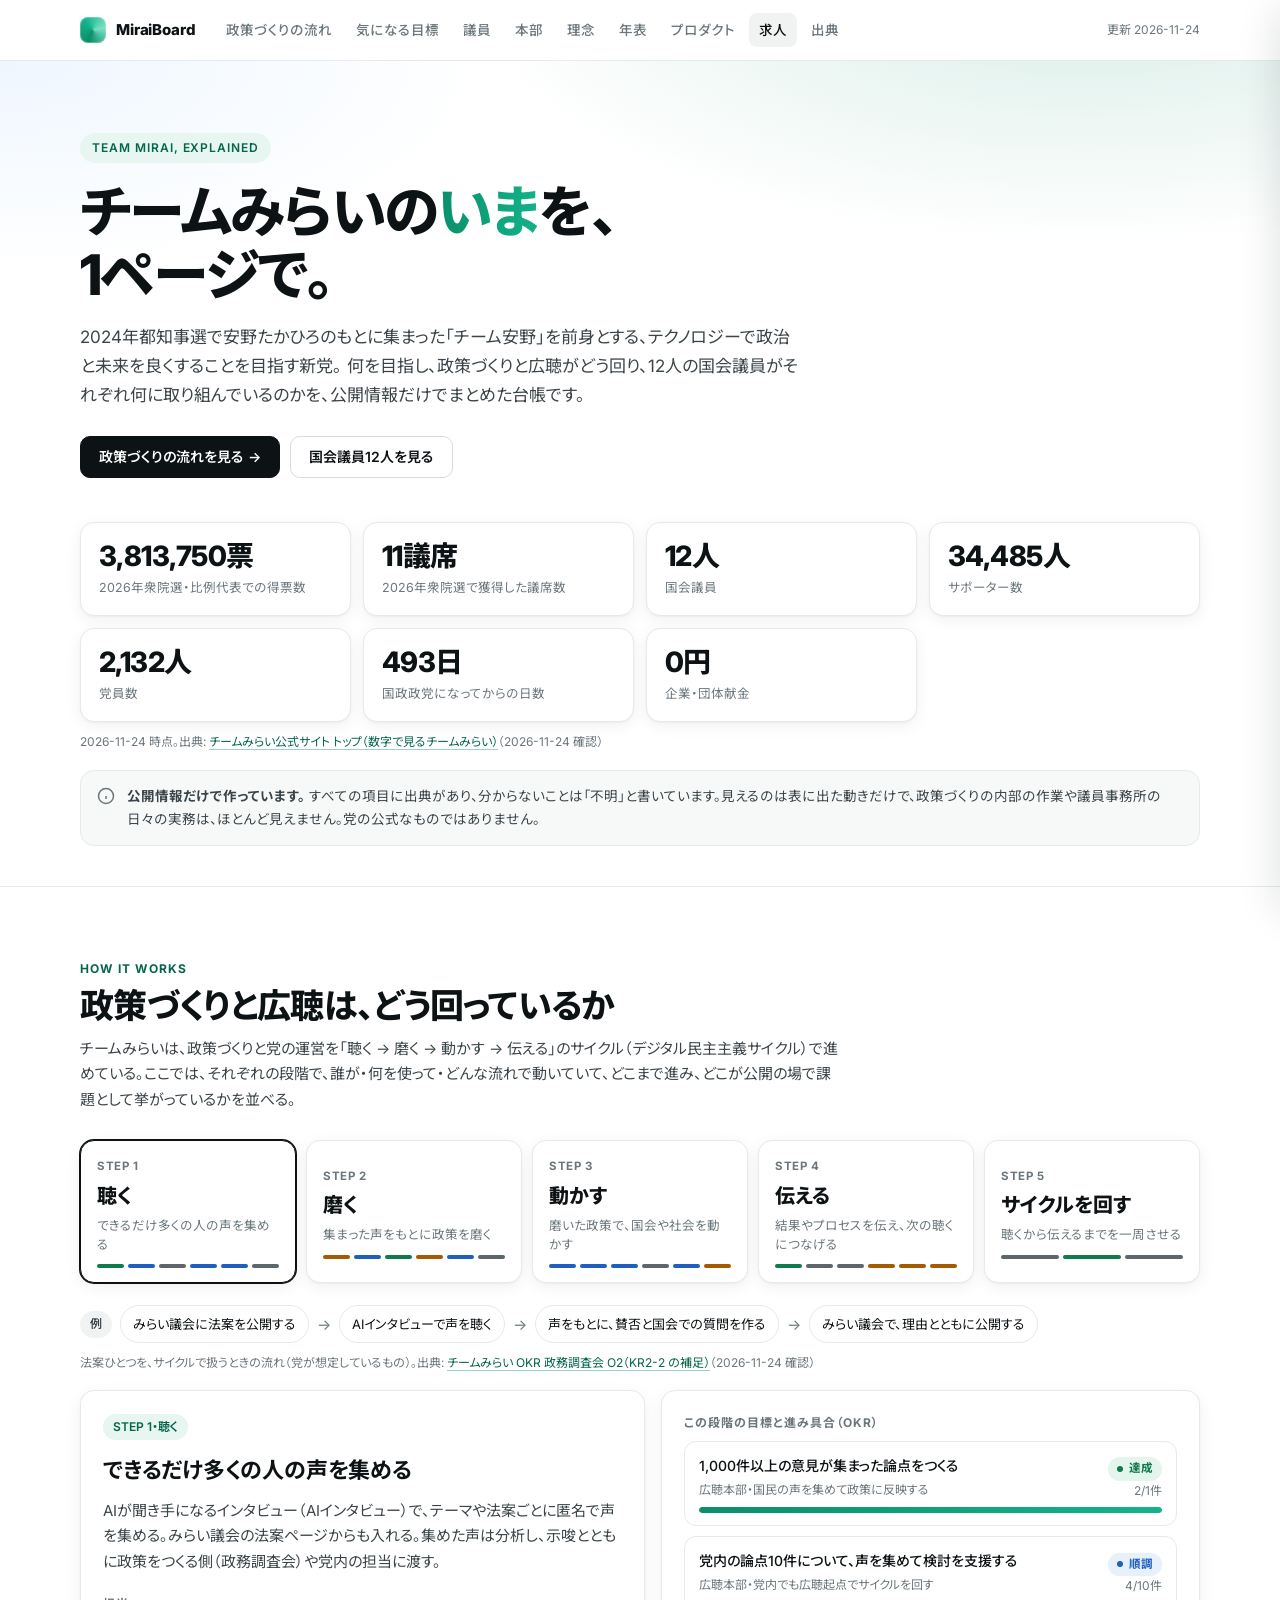
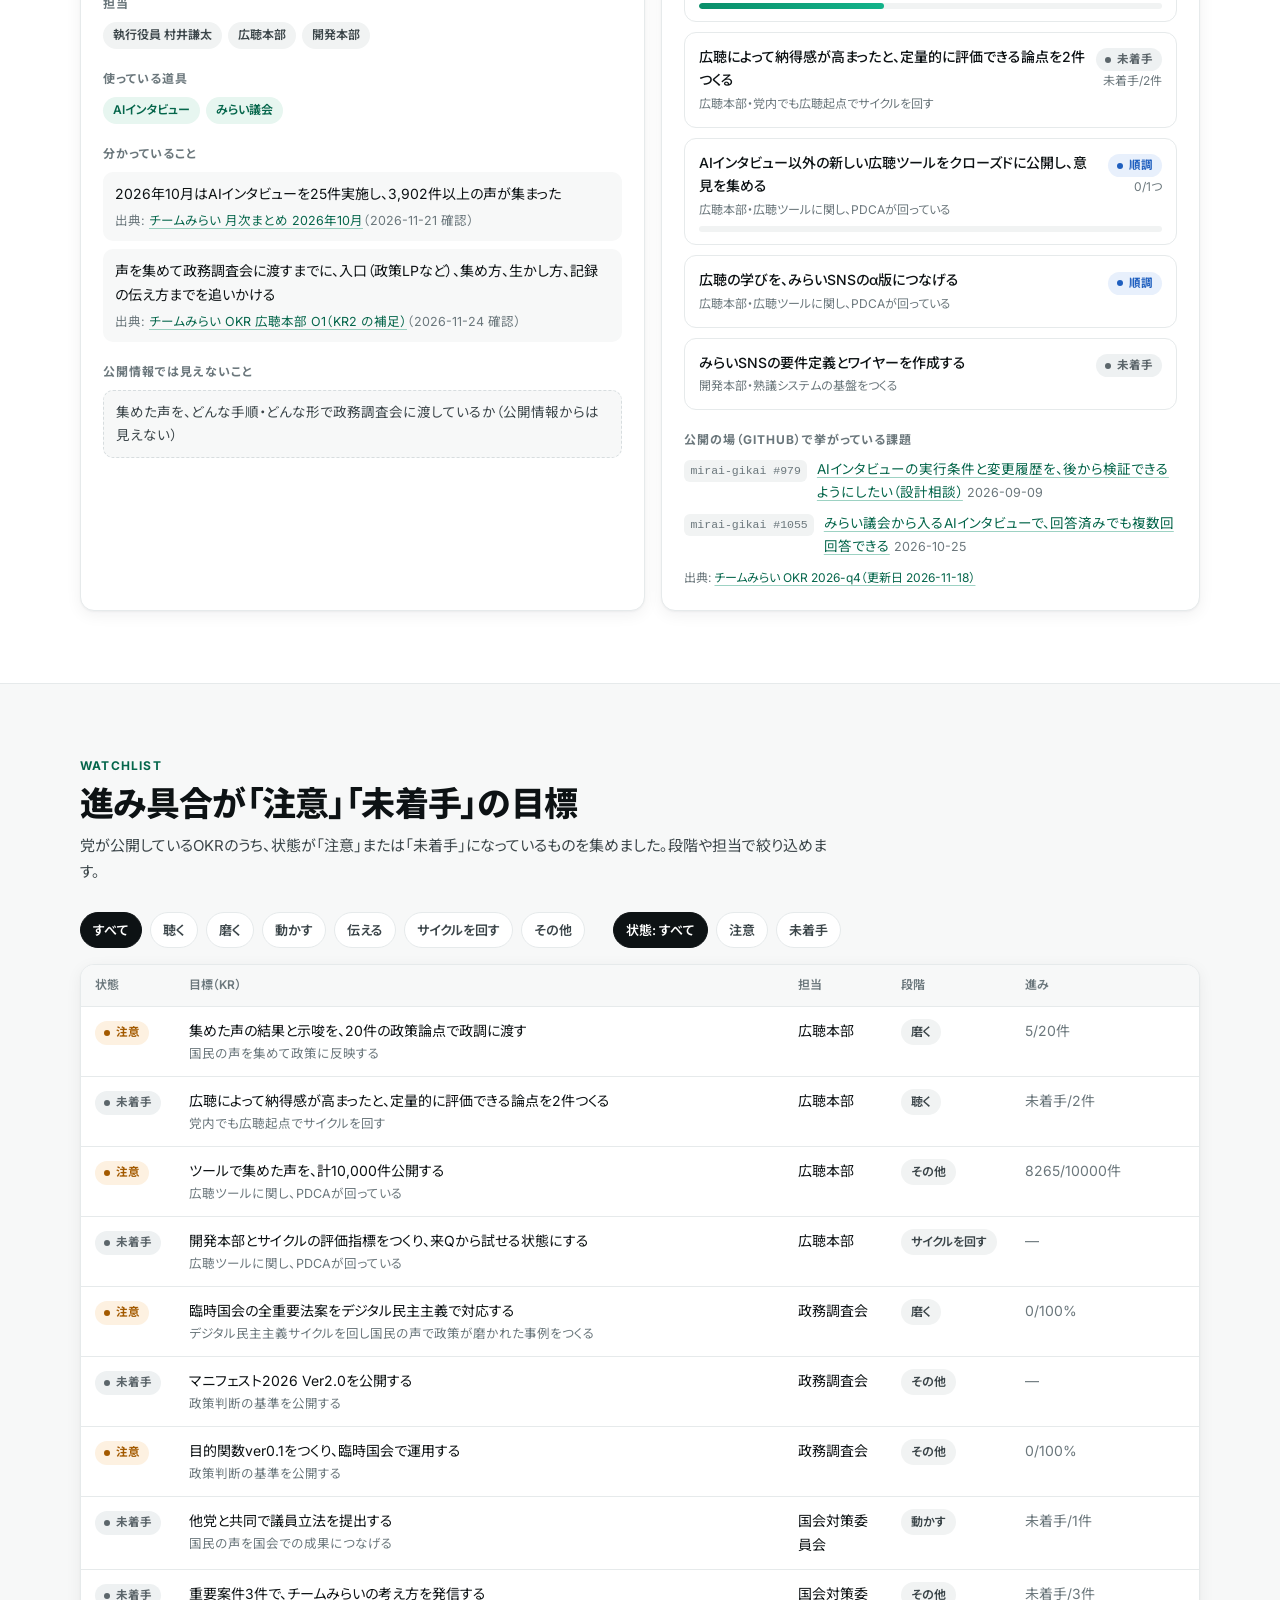
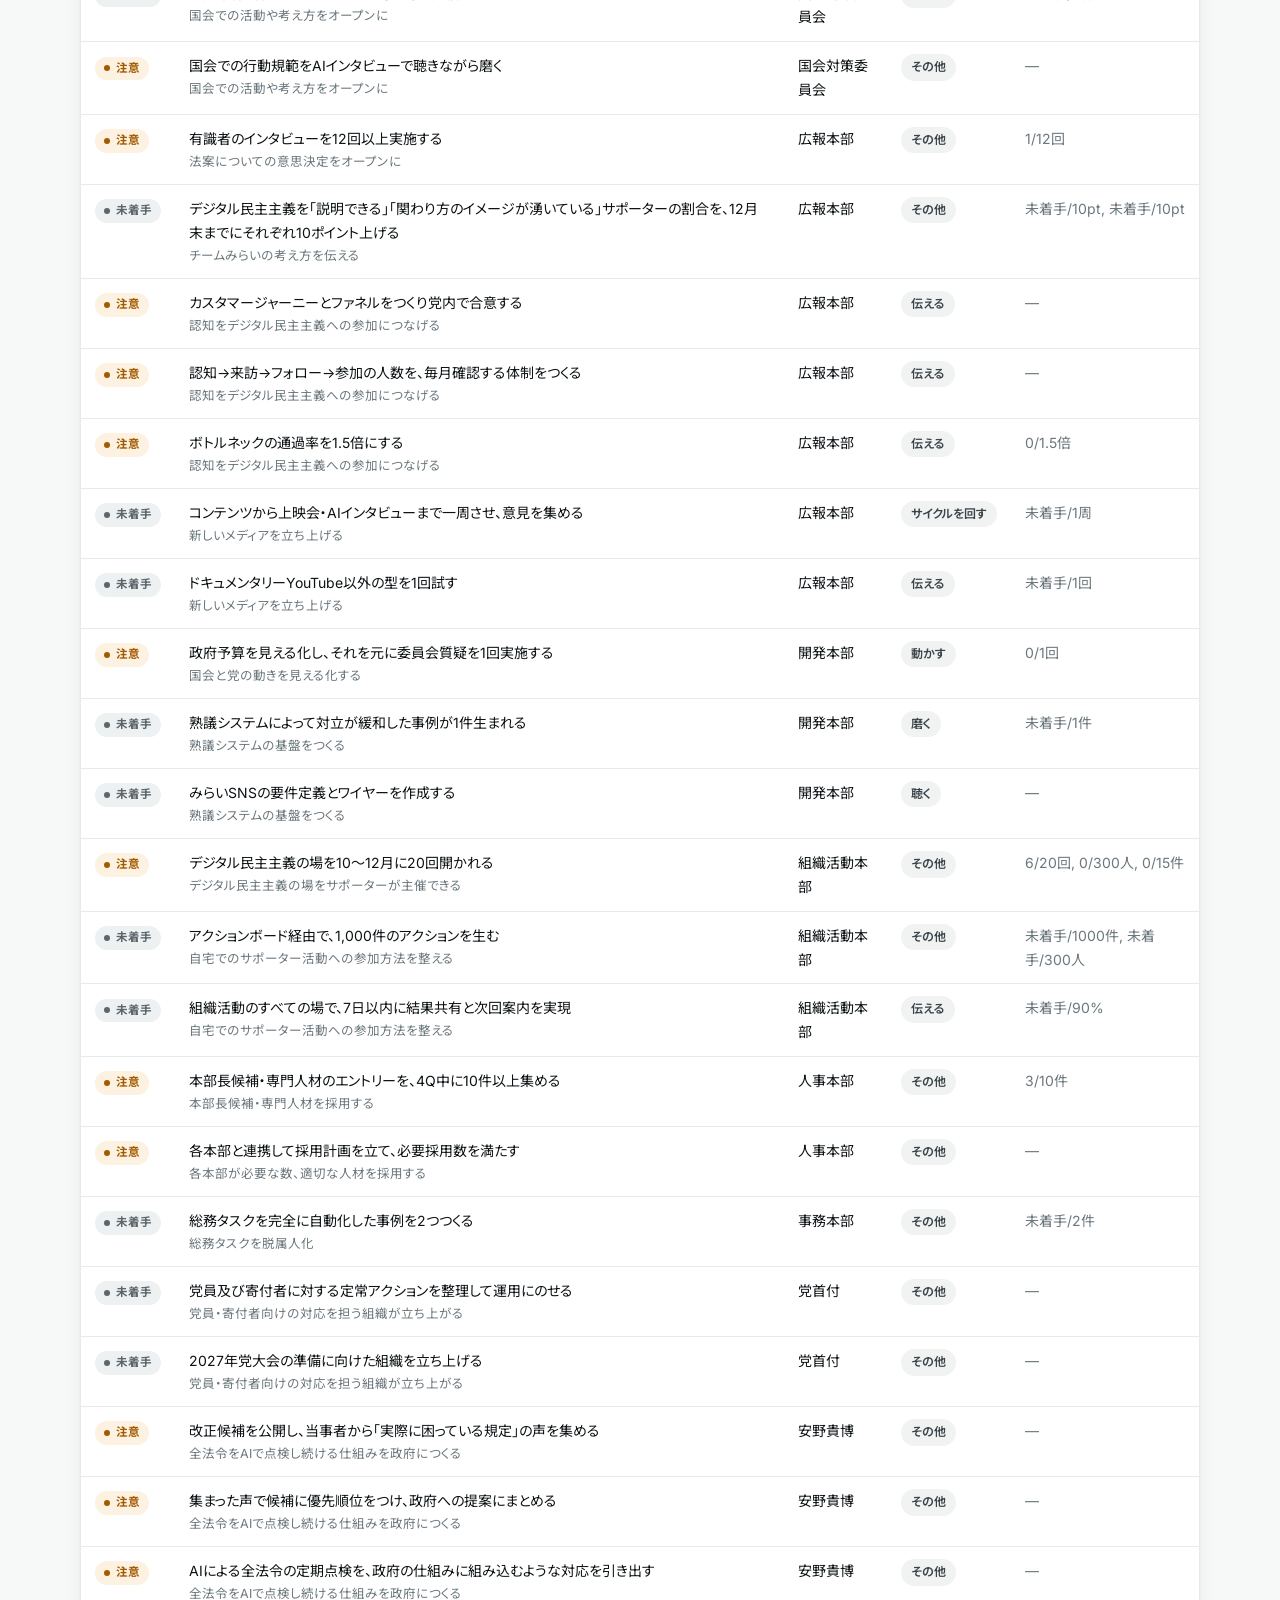
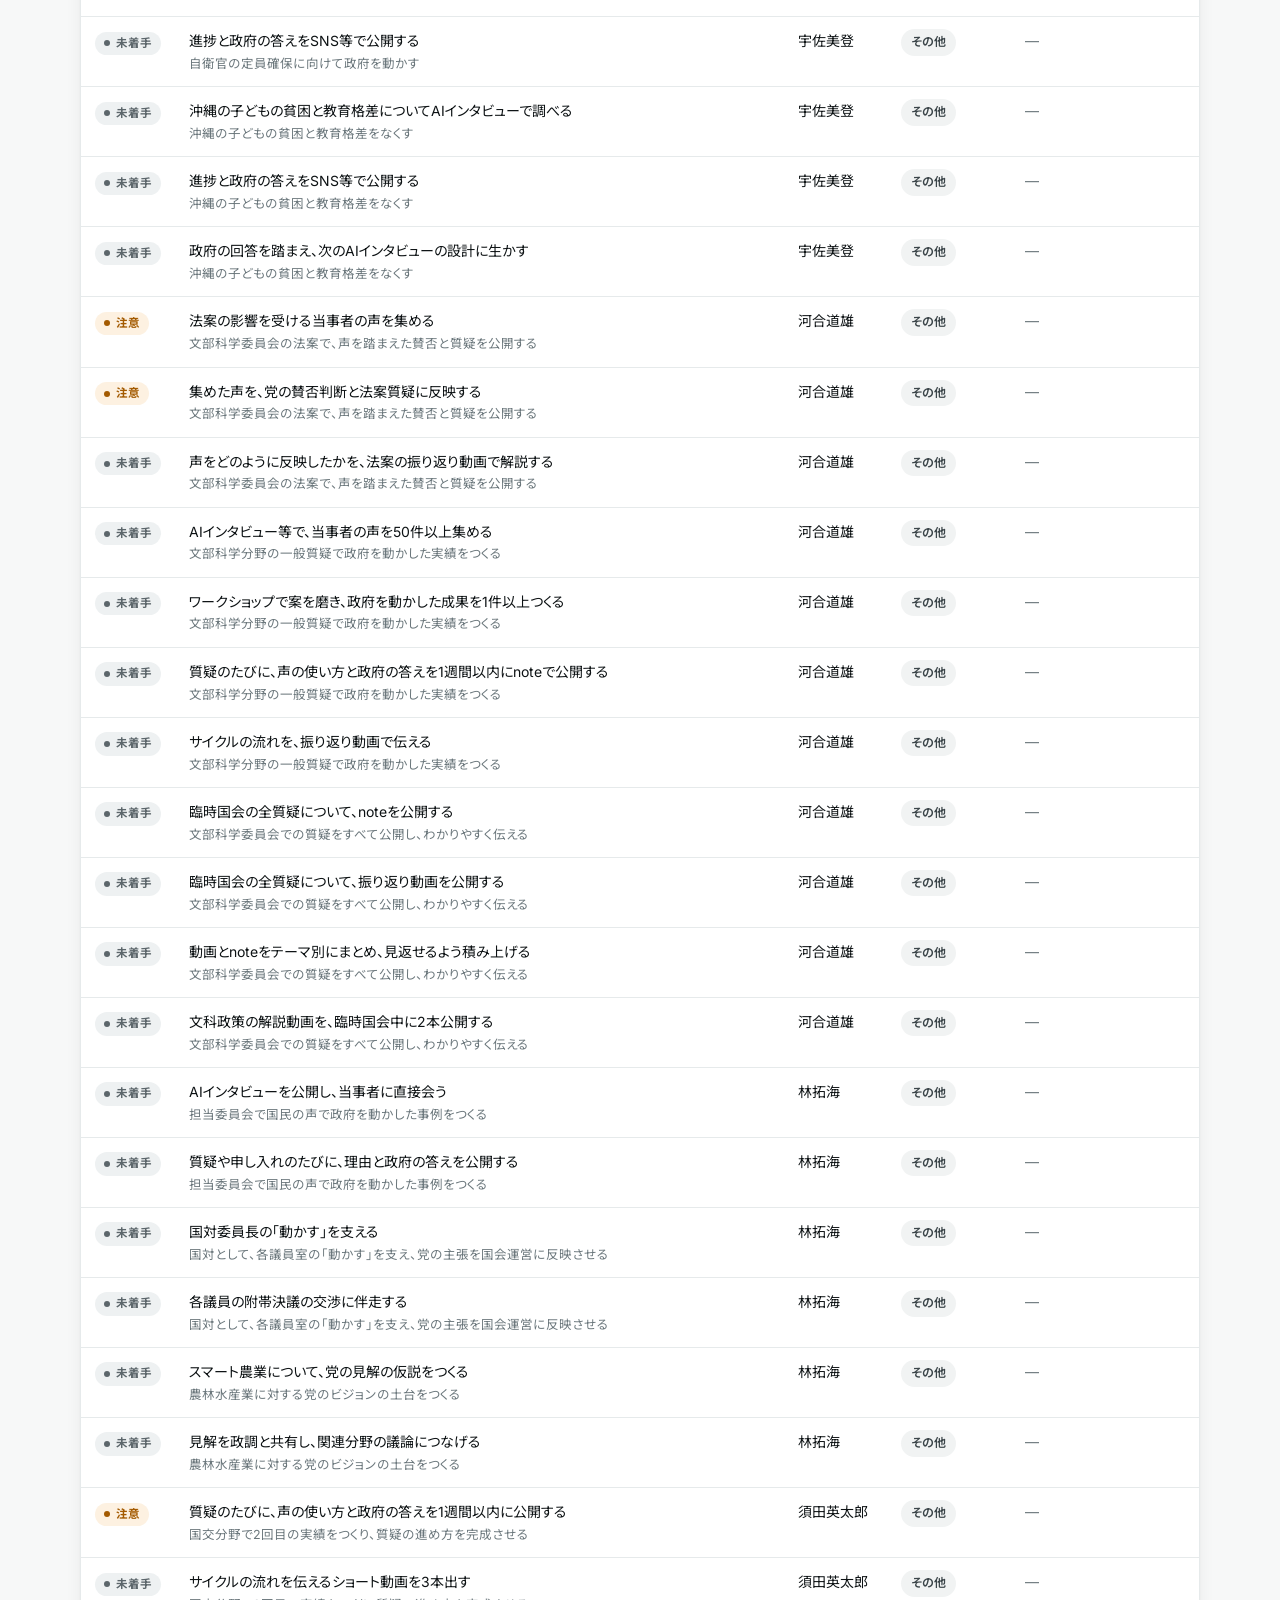
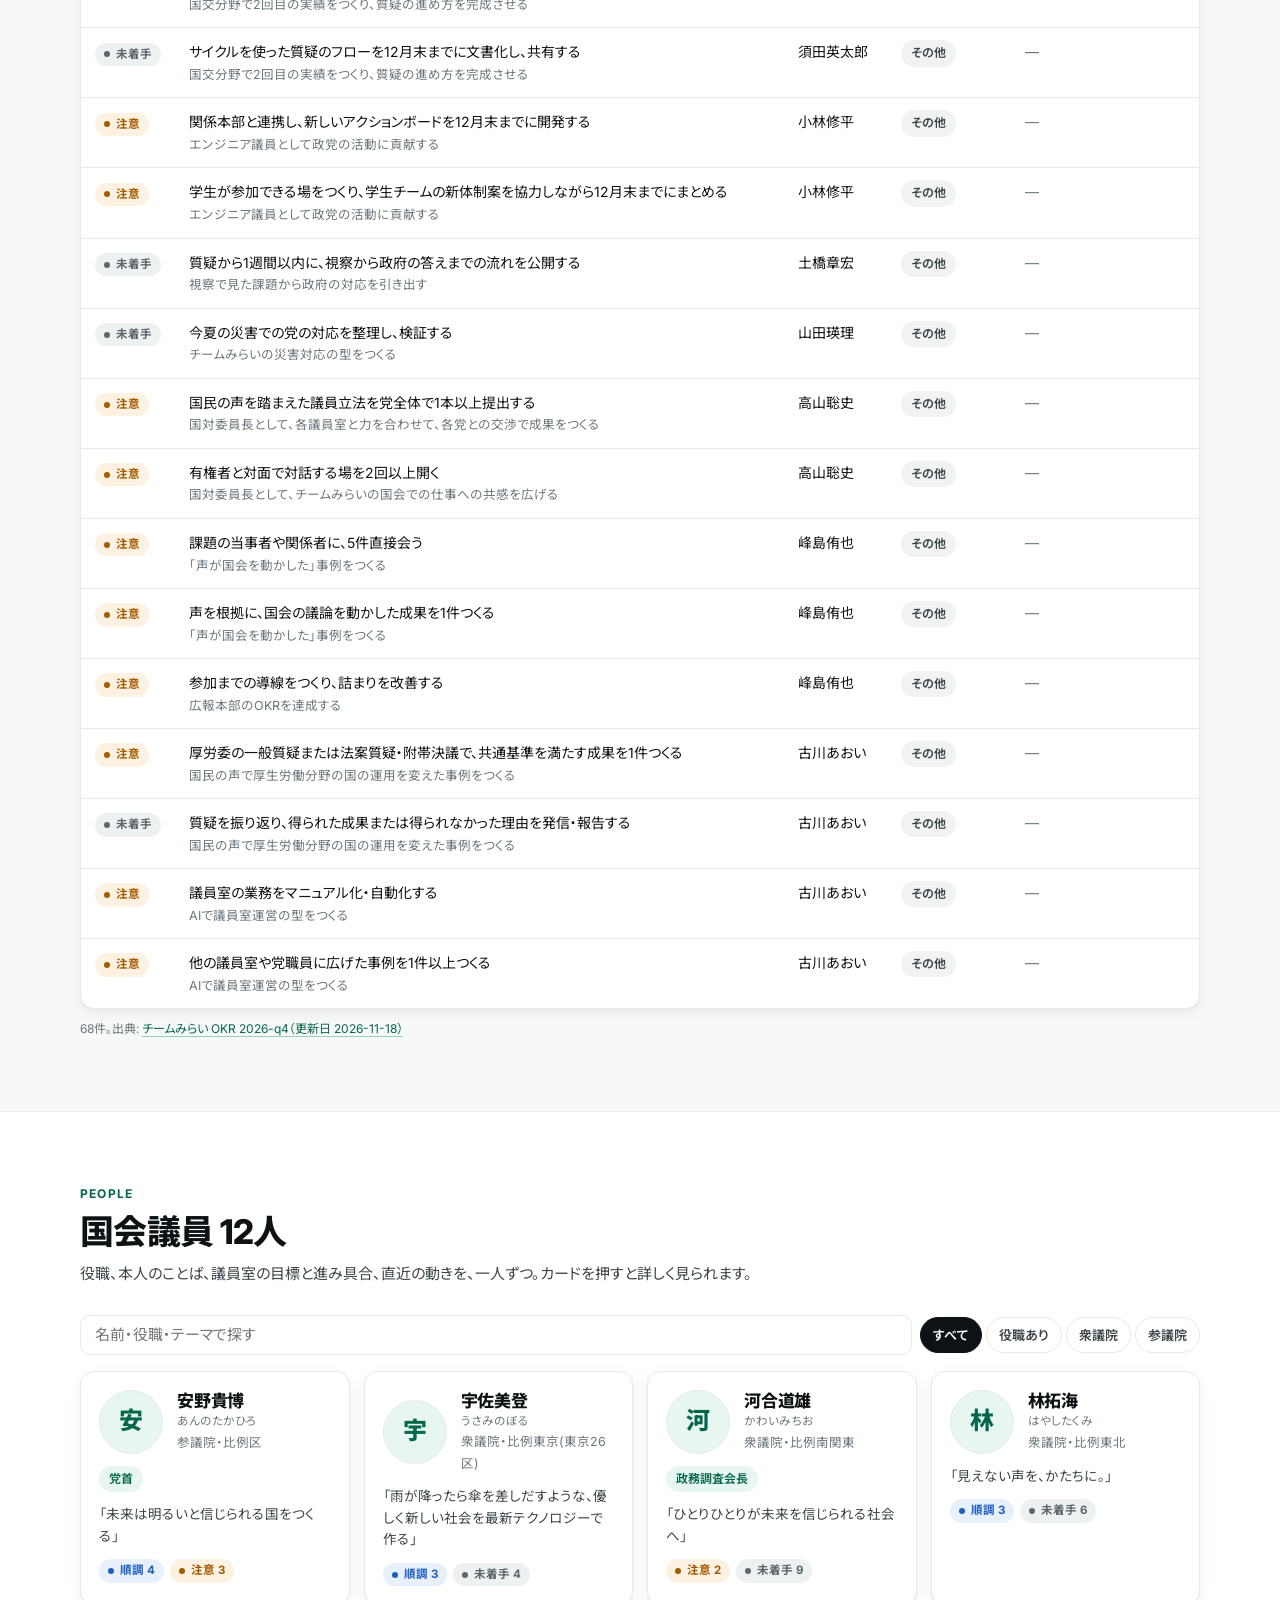
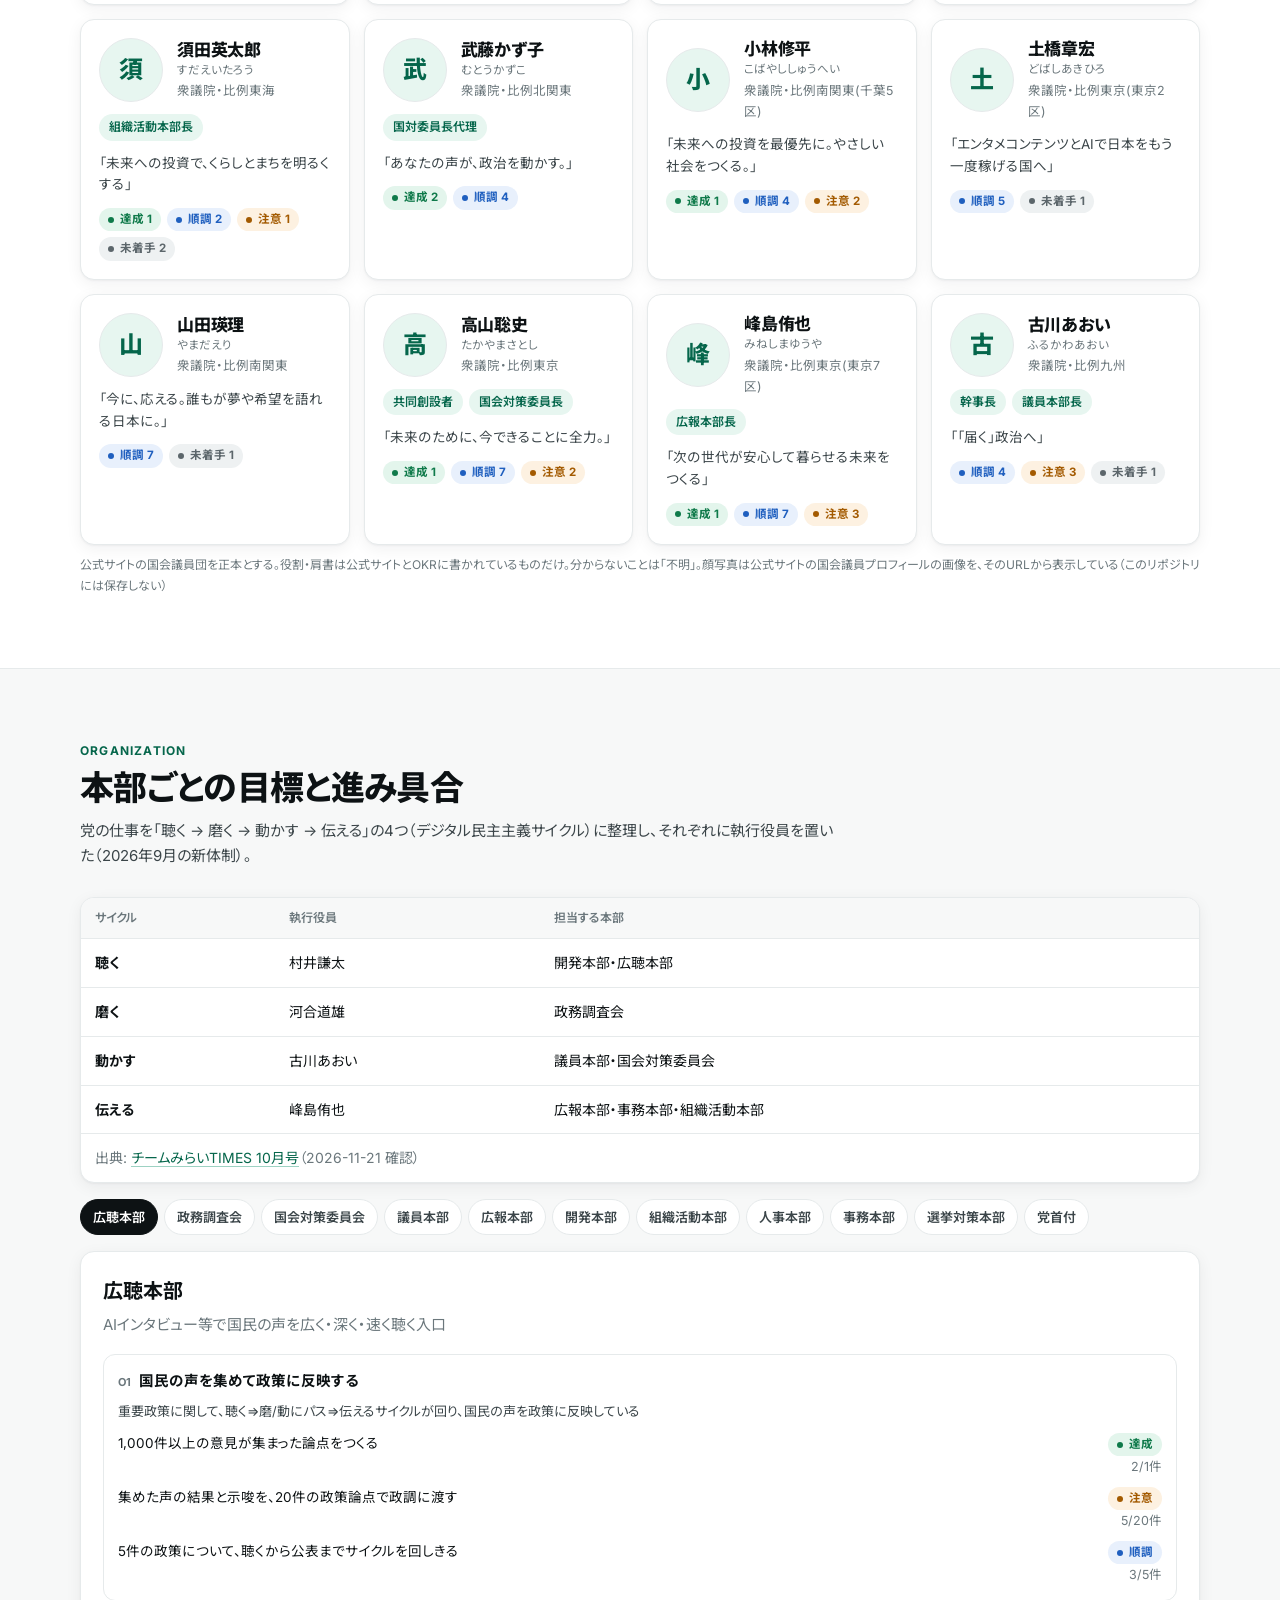
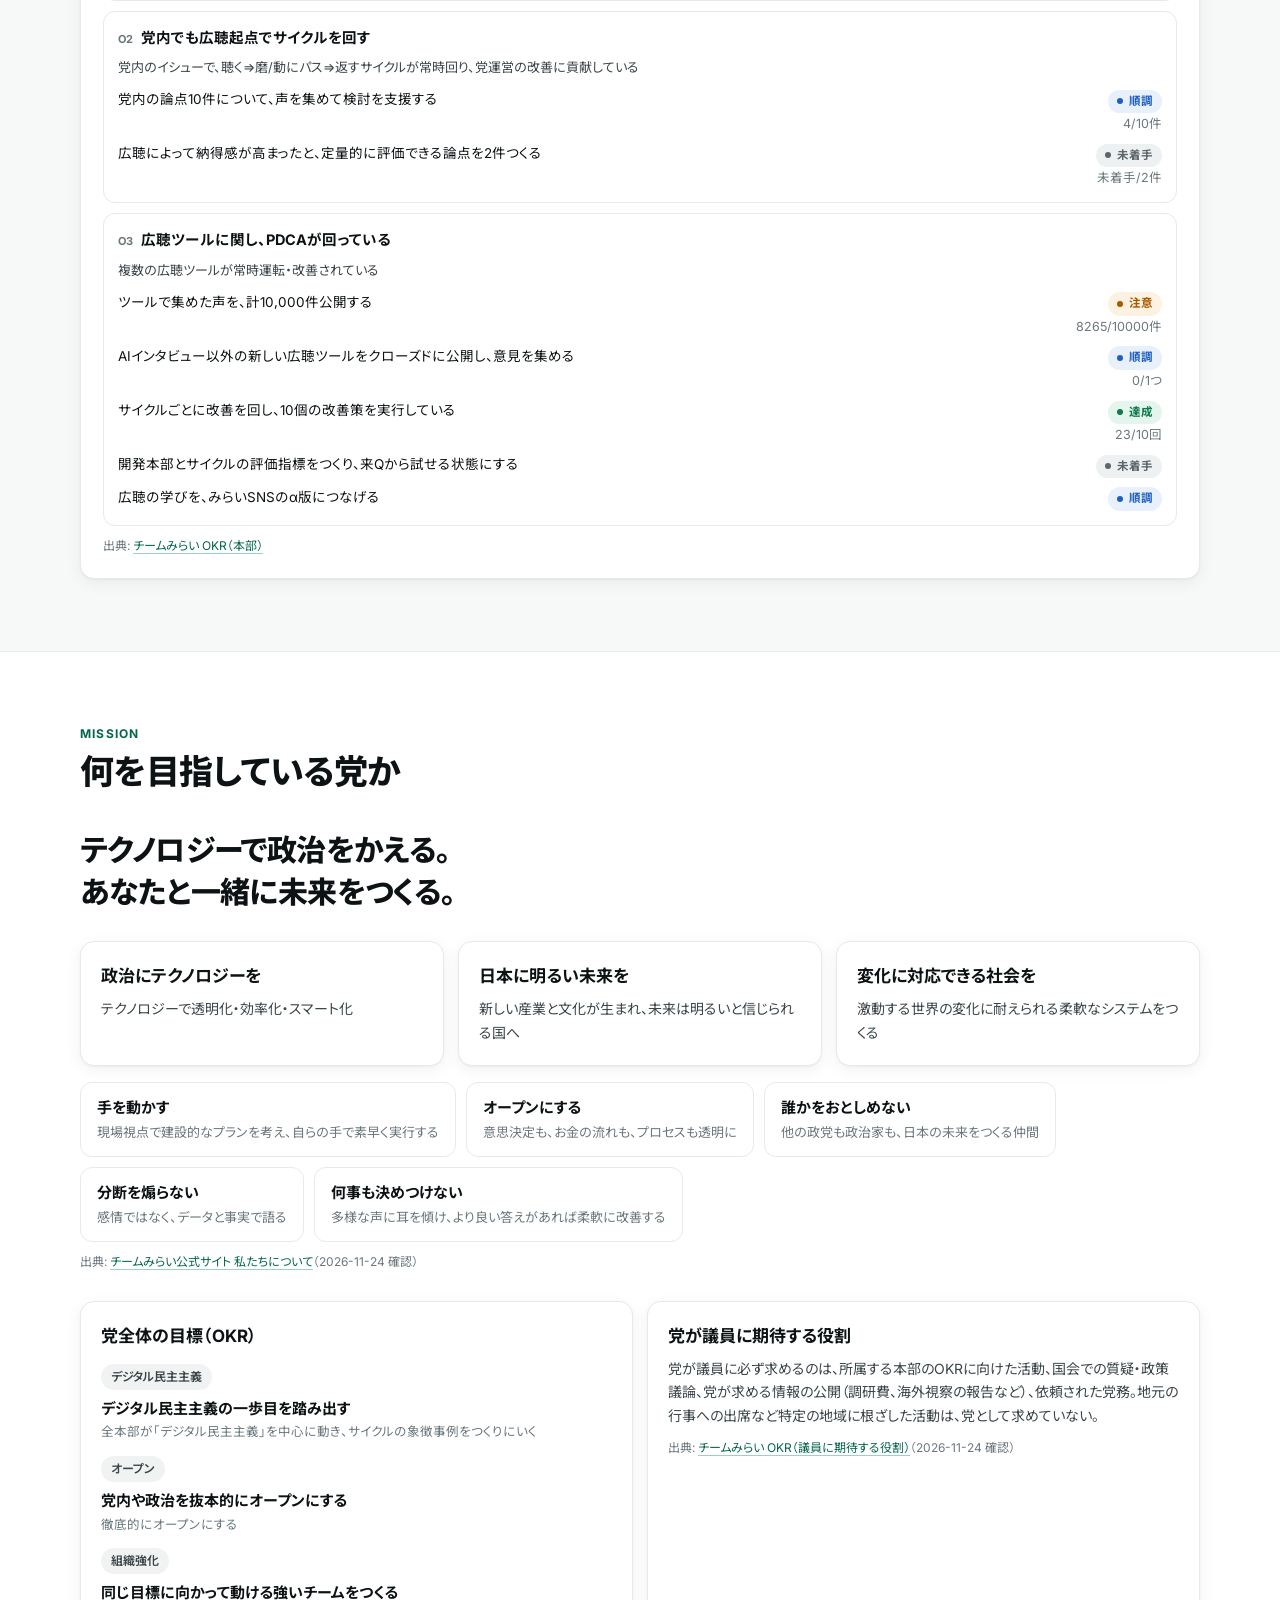
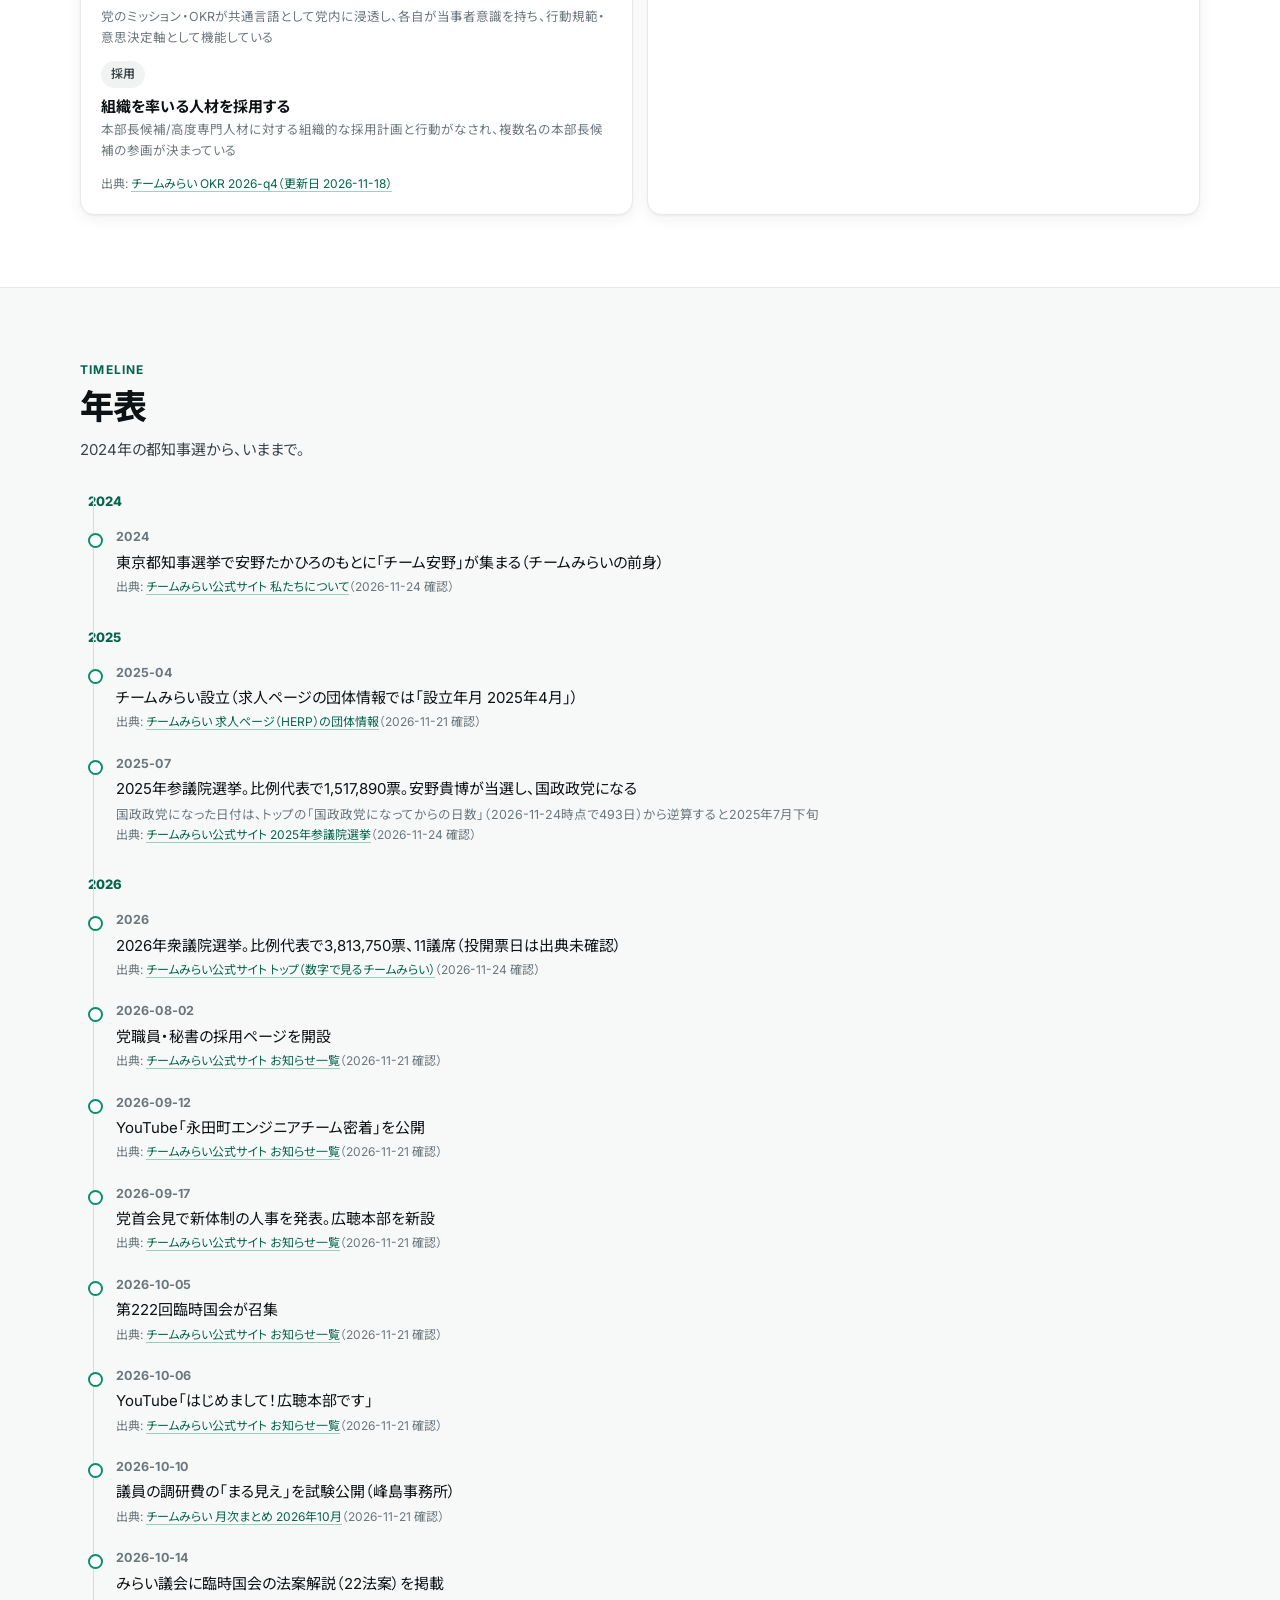
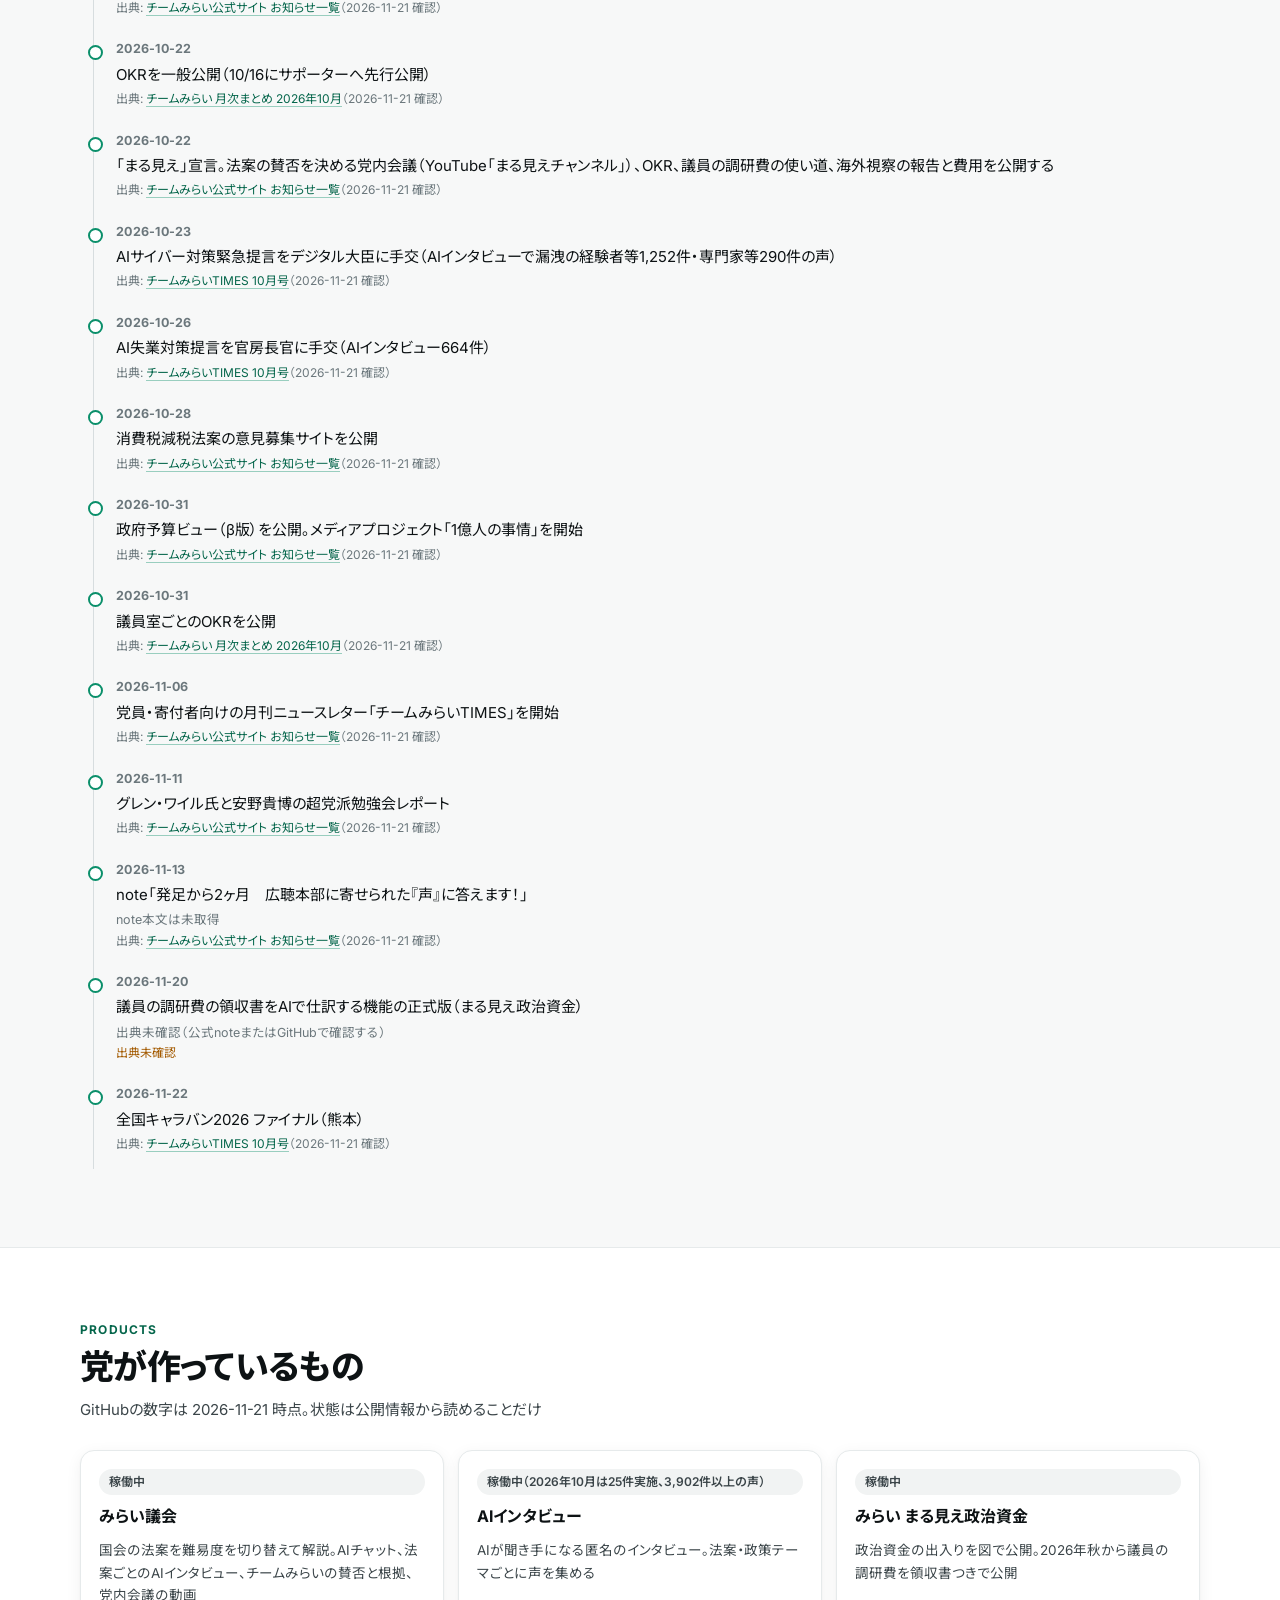
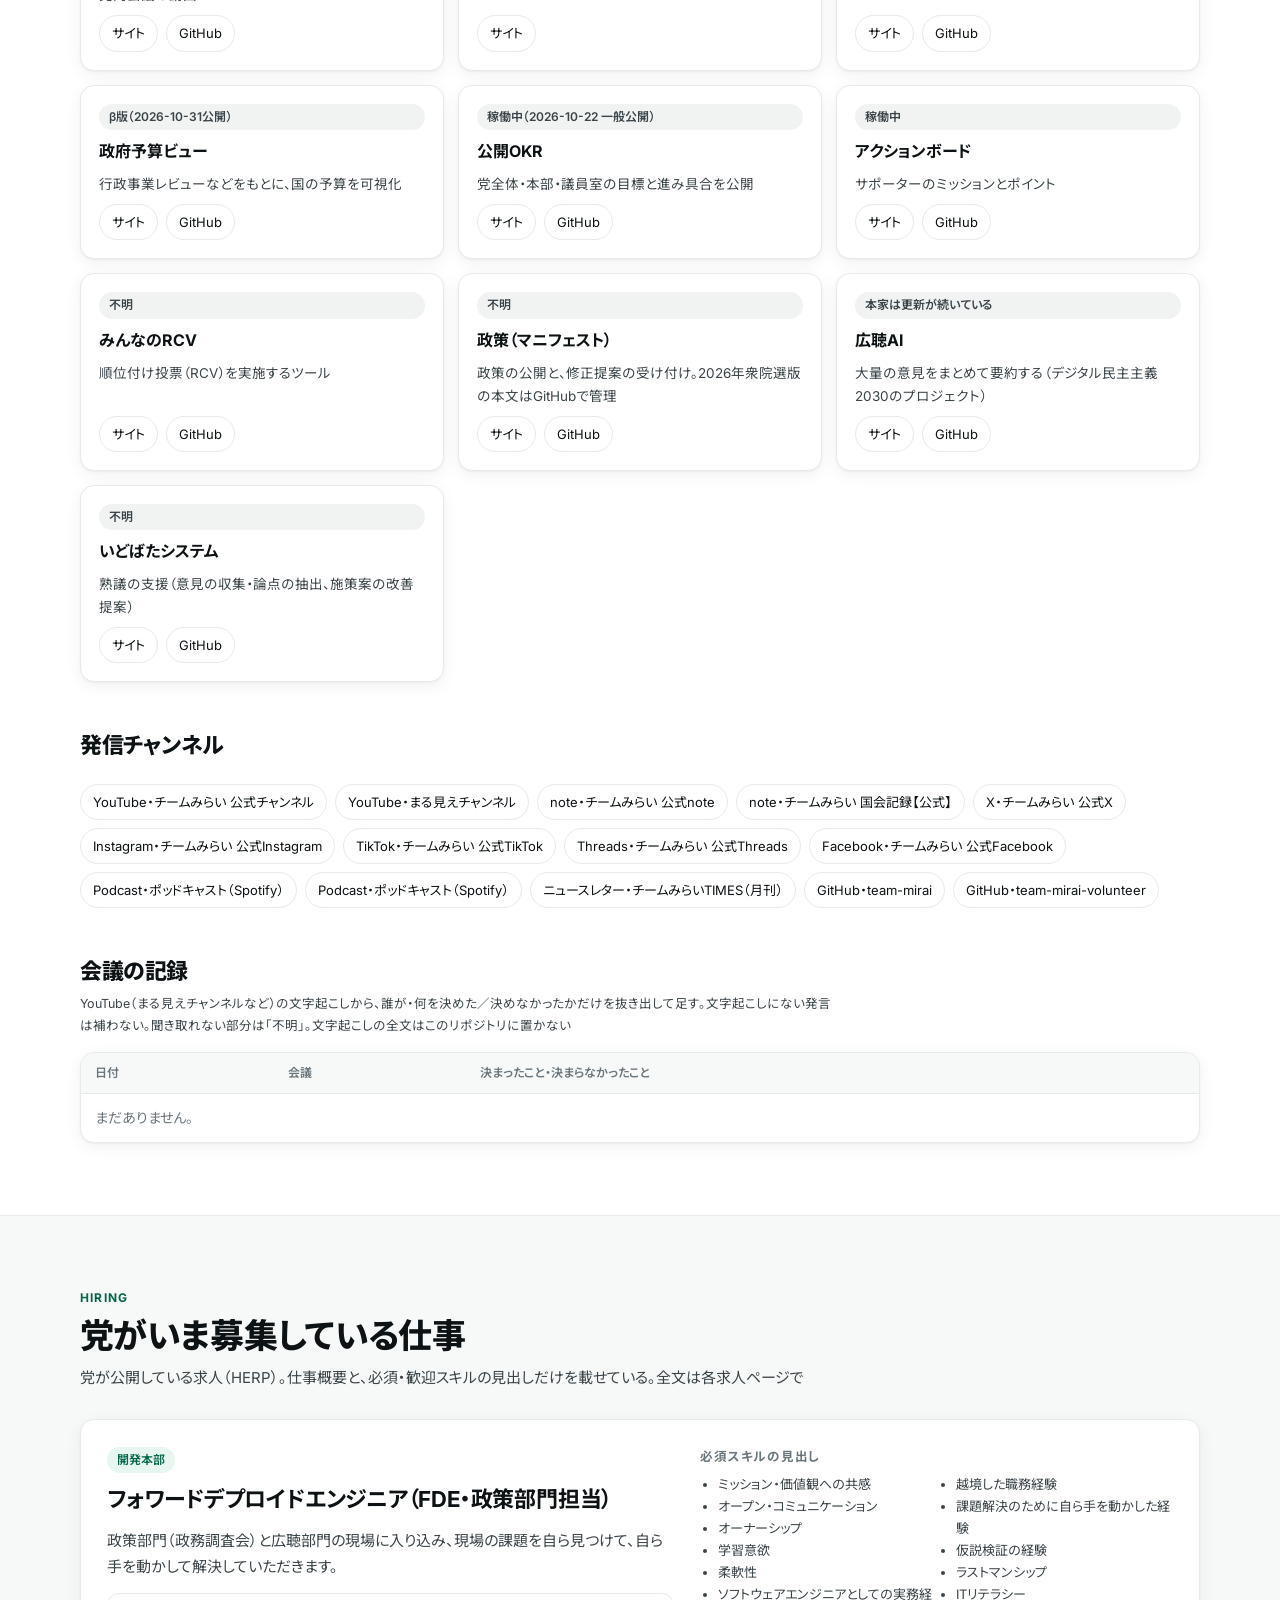
==== commit 6aa9b9b1: "ページを作り直し: 政策づくりと広聴の流れ、注意・未着手の目標、議員の顔写真と詳細、本部、求人を追加 Co-Authored-By: Claude Opus 5.5 <noreply@anthropi" ====
--- a/docs/index.html
+++ b/docs/index.html
@@ -3,305 +3,461 @@
 <head>
 <meta charset="utf-8">
 <meta name="viewport" content="width=device-width, initial-scale=1">
-<title>MiraiBoard — チームみらいを1から知る</title>
-<link href="https://fonts.googleapis.com/css2?family=Noto+Sans+JP:wght@400;500;700&display=swap" rel="stylesheet">
+<title>MiraiBoard — チームみらいを1ページで</title>
+<meta name="description" content="チームみらいが何を目指し、政策づくりと広聴がどう回り、12人の国会議員が何に取り組んでいるのかを、公開情報だけで1ページにまとめた台帳。">
+<link rel="preconnect" href="https://fonts.googleapis.com">
+<link rel="preconnect" href="https://fonts.gstatic.com" crossorigin>
+<link href="https://fonts.googleapis.com/css2?family=Inter:wght@400;500;600;700;800&family=Noto+Sans+JP:wght@400;500;700;800&display=swap" rel="stylesheet">
 <style>
-:root{--bg:#f6f8f7;--card:#fff;--ink:#1f2a2e;--sub:#5b6b70;--line:#dbe4e1;--accent:#0f9d7a;--tint:#e8f6f1;
---done:#13854f;--ok:#1d6fd1;--warn:#c76b00;--todo:#7a7f85}
-@media (prefers-color-scheme:dark){:root{--bg:#12171a;--card:#1b2226;--ink:#e6ecee;--sub:#9fb0b5;--line:#2c373c;--accent:#3cc9a2;--tint:#1d2f2a;
---done:#43c27f;--ok:#5ea2ff;--warn:#f0a040;--todo:#9aa1a7}}
+:root{
+  --bg:#ffffff; --bg-soft:#f7f8f8; --bg-mute:#f1f3f3; --card:#ffffff;
+  --ink:#0d1214; --ink-2:#3b4549; --ink-3:#6b777c; --line:#e6eaeb; --line-2:#d7dddf;
+  --brand:#0a8f6a; --brand-2:#13b38a; --brand-soft:#e7f6f0; --brand-ink:#05664b;
+  --done:#0f7a4a; --done-bg:#e3f5ec; --ok:#1f5fbf; --ok-bg:#e8f0fc; --warn:#a35a00; --warn-bg:#fdf1e1; --todo:#5c666b; --todo-bg:#eef1f2;
+  --shadow:0 1px 2px rgba(16,24,28,.04),0 4px 16px rgba(16,24,28,.06);
+  --shadow-lg:0 10px 40px rgba(16,24,28,.14);
+  --r:14px; --r-sm:10px;
+}
+@media (prefers-color-scheme:dark){:root{
+  --bg:#0b0f10; --bg-soft:#111617; --bg-mute:#161c1e; --card:#12181a;
+  --ink:#eef3f4; --ink-2:#c3ccd0; --ink-3:#8c999e; --line:#21292c; --line-2:#2c3639;
+  --brand:#2fd3a3; --brand-2:#5fe3bd; --brand-soft:#0f2a22; --brand-ink:#7ee9c9;
+  --done:#5fd39a; --done-bg:#0f2a1d; --ok:#8db8ff; --ok-bg:#122036; --warn:#f3b05b; --warn-bg:#2d2112; --todo:#aab4b8; --todo-bg:#1b2225;
+  --shadow:0 1px 2px rgba(0,0,0,.3),0 4px 16px rgba(0,0,0,.3); --shadow-lg:0 10px 40px rgba(0,0,0,.5);
+}}
 *{box-sizing:border-box}
-body{margin:0;background:var(--bg);color:var(--ink);font:15px/1.75 "Noto Sans JP",system-ui,sans-serif}
-a{color:var(--accent)}
-header.top{padding:28px 16px 8px;max-width:1100px;margin:0 auto}
-header.top h1{margin:0;font-size:26px}
-header.top p{margin:4px 0;color:var(--sub)}
-.warn-box{max-width:1100px;margin:12px auto;padding:12px 16px;border-left:4px solid var(--warn);background:var(--card);border-radius:6px}
-nav.toc{position:sticky;top:0;z-index:5;background:var(--bg);border-bottom:1px solid var(--line)}
-nav.toc div{max-width:1100px;margin:0 auto;padding:8px 16px;display:flex;gap:14px;flex-wrap:wrap;font-size:14px}
-main{max-width:1100px;margin:0 auto;padding:0 16px 48px}
-section{margin-top:36px}
-h2{font-size:20px;border-bottom:2px solid var(--accent);padding-bottom:4px}
-h4{margin:14px 0 4px;font-size:14px;color:var(--sub)}
-.nums{display:grid;grid-template-columns:repeat(auto-fill,minmax(170px,1fr));gap:10px}
-.num{background:var(--card);border:1px solid var(--line);border-radius:8px;padding:10px 12px}
-.num .v{font-size:20px;font-weight:700} .num .l{font-size:12px;color:var(--sub)}
-table{width:100%;border-collapse:collapse;background:var(--card);border-radius:8px;overflow:hidden}
-td,th{border-bottom:1px solid var(--line);padding:8px 10px;text-align:left;vertical-align:top;font-size:14px}
-.table-wrap{overflow-x:auto}
-.grid{display:grid;grid-template-columns:repeat(auto-fill,minmax(320px,1fr));gap:14px}
-.card{background:var(--card);border:1px solid var(--line);border-radius:10px;padding:14px 16px}
-.card header{border-bottom:1px solid var(--line);padding-bottom:8px;margin-bottom:8px}
-.nm{font-size:18px;font-weight:700} .kana{font-size:12px;color:var(--sub);margin-left:8px;font-weight:400}
-.meta{font-size:13px;color:var(--sub)} .roles{font-size:13px;font-weight:500;color:var(--accent)}
-.catch{font-weight:500}
-details summary{cursor:pointer;color:var(--sub);font-size:13px}
-.prof{font-size:13px;color:var(--sub)}
-.obj{margin:8px 0;padding:8px 10px;background:var(--tint);border-radius:6px}
-.obj-h,.goal-h{font-weight:700} .obj-d{margin:2px 0;font-size:13px;color:var(--sub)}
-.lbl{display:inline-block;font-size:11px;background:var(--accent);color:#fff;border-radius:4px;padding:0 6px;margin-right:6px}
-ul{padding-left:20px;margin:4px 0} .krs li,.recent li{font-size:13px;margin:3px 0}
-.st{display:inline-block;font-size:11px;border-radius:999px;padding:0 8px;color:#fff;margin-right:4px}
-.st.done{background:var(--done)} .st.ok{background:var(--ok)} .st.warn{background:var(--warn)} .st.todo{background:var(--todo)} .st.unk{background:var(--todo)}
-.prog{font-size:12px;color:var(--sub)}
-.date{white-space:nowrap;color:var(--sub);font-size:13px} .kind{font-size:11px;color:var(--sub)}
-.ch a{margin-right:8px} .unknown{font-size:12px;color:var(--sub)}
-.src{font-size:12px;color:var(--sub)} .src.missing{color:var(--warn)}
-.card footer{margin-top:8px;border-top:1px dashed var(--line);padding-top:6px;display:flex;flex-direction:column;gap:2px}
-.goal{background:var(--card);border:1px solid var(--line);border-radius:8px;padding:10px 14px;margin-bottom:10px}
-.goal p{margin:4px 0;color:var(--sub);font-size:14px}
-.note{font-size:12px;color:var(--sub)}
-.legend .st{margin-right:2px}
+html{scroll-behavior:smooth;scroll-padding-top:72px}
+body{margin:0;background:var(--bg);color:var(--ink);font:15px/1.7 Inter,"Noto Sans JP",system-ui,-apple-system,sans-serif;-webkit-font-smoothing:antialiased;font-feature-settings:"palt" 1}
+a{color:inherit;text-decoration:none}
+a.lnk{color:var(--brand-ink);text-decoration:underline;text-decoration-color:color-mix(in srgb,var(--brand) 40%,transparent);text-underline-offset:3px}
+a.lnk:hover{text-decoration-color:var(--brand)}
+button{font:inherit;color:inherit;cursor:pointer;background:none;border:0}
+.wrap{max-width:1160px;margin:0 auto;padding:0 20px}
+/* nav */
+.nav{position:sticky;top:0;z-index:40;background:color-mix(in srgb,var(--bg) 82%,transparent);backdrop-filter:saturate(180%) blur(14px);-webkit-backdrop-filter:saturate(180%) blur(14px);border-bottom:1px solid var(--line)}
+.nav .wrap{display:flex;align-items:center;gap:20px;height:60px}
+.logo{display:flex;align-items:center;gap:10px;font-weight:800;letter-spacing:-.01em}
+.logo i{width:26px;height:26px;border-radius:8px;background:conic-gradient(from 200deg,var(--brand),var(--brand-2),#7be0c4,var(--brand));box-shadow:inset 0 0 0 1px rgba(255,255,255,.25)}
+.nav nav{display:flex;gap:4px;overflow-x:auto;scrollbar-width:none;flex:1}
+.nav nav::-webkit-scrollbar{display:none}
+.nav nav a{font-size:13.5px;color:var(--ink-3);padding:6px 10px;border-radius:8px;white-space:nowrap;font-weight:500}
+.nav nav a:hover,.nav nav a.on{color:var(--ink);background:var(--bg-mute)}
+.upd{font-size:12px;color:var(--ink-3);white-space:nowrap}
+/* hero */
+.hero{padding:72px 0 40px;background:radial-gradient(900px 380px at 85% -10%,color-mix(in srgb,var(--brand) 16%,transparent),transparent 70%),radial-gradient(700px 300px at 0% 0%,color-mix(in srgb,#5aa8ff 10%,transparent),transparent 70%)}
+.eyebrow{display:inline-flex;align-items:center;gap:8px;font-size:12px;font-weight:600;letter-spacing:.08em;text-transform:uppercase;color:var(--brand-ink);background:var(--brand-soft);padding:5px 12px;border-radius:999px}
+.hero h1{font-size:clamp(32px,5.2vw,56px);line-height:1.12;letter-spacing:-.03em;margin:18px 0 16px;font-weight:800}
+.hero h1 em{font-style:normal;background:linear-gradient(90deg,var(--brand),var(--brand-2));-webkit-background-clip:text;background-clip:text;color:transparent}
+.lead{font-size:17px;color:var(--ink-2);max-width:720px;margin:0}
+.cta{display:flex;gap:10px;margin:26px 0 0;flex-wrap:wrap}
+.btn{display:inline-flex;align-items:center;gap:8px;height:42px;padding:0 18px;border-radius:10px;font-weight:600;font-size:14px;border:1px solid var(--line-2);background:var(--card)}
+.btn.primary{background:var(--ink);color:var(--bg);border-color:var(--ink)}
+.btn:hover{transform:translateY(-1px)}
+.stats{display:grid;grid-template-columns:repeat(4,1fr);gap:12px;margin-top:44px}
+.stat{background:var(--card);border:1px solid var(--line);border-radius:var(--r);padding:18px 18px 16px;box-shadow:var(--shadow)}
+.stat .v{font-size:28px;font-weight:800;letter-spacing:-.02em;line-height:1.1}
+.stat .l{font-size:12.5px;color:var(--ink-3);margin-top:6px}
+.srcline{font-size:12px;color:var(--ink-3);margin-top:10px}
+.notice{display:flex;gap:12px;align-items:flex-start;background:var(--bg-soft);border:1px solid var(--line);border-radius:var(--r);padding:14px 16px;margin-top:18px;font-size:13.5px;color:var(--ink-2)}
+.notice svg{flex:none;margin-top:2px;color:var(--ink-3)}
+/* sections */
+section.blk{padding:72px 0;border-top:1px solid var(--line)}
+section.blk.soft{background:var(--bg-soft)}
+.sh{display:flex;justify-content:space-between;align-items:flex-end;gap:20px;flex-wrap:wrap;margin-bottom:28px}
+.sh .k{font-size:12px;font-weight:700;letter-spacing:.1em;text-transform:uppercase;color:var(--brand-ink)}
+.sh h2{font-size:clamp(24px,3vw,34px);letter-spacing:-.02em;margin:6px 0 8px;line-height:1.25;font-weight:800}
+.sh p{margin:0;color:var(--ink-2);max-width:760px}
+.card{background:var(--card);border:1px solid var(--line);border-radius:var(--r);box-shadow:var(--shadow)}
+.muted{color:var(--ink-3)} .small{font-size:12.5px}
+.pill{display:inline-flex;align-items:center;gap:6px;font-size:12px;font-weight:600;padding:3px 10px;border-radius:999px;background:var(--bg-mute);color:var(--ink-2);white-space:nowrap}
+.pill.brand{background:var(--brand-soft);color:var(--brand-ink)}
+.st{display:inline-flex;align-items:center;gap:6px;font-size:11.5px;font-weight:700;padding:2px 9px;border-radius:999px;white-space:nowrap}
+.st::before{content:"";width:6px;height:6px;border-radius:50%;background:currentColor}
+.st.done{color:var(--done);background:var(--done-bg)} .st.ok{color:var(--ok);background:var(--ok-bg)} .st.warn{color:var(--warn);background:var(--warn-bg)} .st.todo,.st.unk{color:var(--todo);background:var(--todo-bg)}
+.bar{height:6px;border-radius:99px;background:var(--bg-mute);overflow:hidden;margin-top:6px}
+.bar i{display:block;height:100%;border-radius:99px;background:linear-gradient(90deg,var(--brand),var(--brand-2))}
+/* about */
+.mission{font-size:clamp(22px,2.6vw,30px);font-weight:800;letter-spacing:-.02em;line-height:1.4;margin:0 0 28px}
+.g3{display:grid;grid-template-columns:repeat(3,1fr);gap:14px}
+.g2{display:grid;grid-template-columns:1fr 1fr;gap:14px}
+.vcard{padding:20px}
+.vcard h3{margin:0 0 6px;font-size:17px}
+.vcard p{margin:0;color:var(--ink-2);font-size:14px}
+.values{display:flex;flex-wrap:wrap;gap:10px;margin-top:16px}
+.value{padding:12px 16px;border-radius:12px;border:1px solid var(--line);background:var(--card);font-size:14px}
+.value b{display:block;font-size:15px}
+.value span{color:var(--ink-3);font-size:13px}
+/* process */
+.stepper{display:grid;grid-template-columns:repeat(5,1fr);gap:10px;position:relative}
+.step{position:relative;text-align:left;padding:16px 16px 14px;border-radius:var(--r);border:1px solid var(--line);background:var(--card);transition:.15s;box-shadow:var(--shadow)}
+.step:hover{border-color:var(--line-2);transform:translateY(-1px)}
+.step.on{border-color:var(--ink);box-shadow:0 0 0 1px var(--ink),var(--shadow)}
+.step .n{font-size:11.5px;font-weight:700;color:var(--ink-3);letter-spacing:.06em}
+.step .t{font-size:20px;font-weight:800;margin:2px 0 4px;letter-spacing:-.01em}
+.step .d{font-size:12.5px;color:var(--ink-3);line-height:1.5}
+.step .mini{display:flex;gap:4px;margin-top:10px}
+.step .mini span{flex:1;height:4px;border-radius:9px}
+.flowx{display:flex;align-items:center;gap:8px;flex-wrap:wrap;margin:22px 0 6px}
+.flowx .s{font-size:13px;padding:7px 12px;border-radius:999px;background:var(--card);border:1px solid var(--line)}
+.flowx .a{color:var(--ink-3)}
+.panel{display:grid;grid-template-columns:1.05fr 1fr;gap:16px;margin-top:16px}
+.panel .card{padding:22px}
+.panel h3{margin:0 0 4px;font-size:22px;letter-spacing:-.01em}
+.panel h4{margin:20px 0 8px;font-size:12px;letter-spacing:.08em;text-transform:uppercase;color:var(--ink-3)}
+.kv{display:flex;flex-wrap:wrap;gap:6px}
+.facts{list-style:none;padding:0;margin:0;display:grid;gap:8px}
+.facts li{font-size:14px;padding:10px 12px;border-radius:10px;background:var(--bg-soft)}
+.krlist{display:grid;gap:10px}
+.kr{padding:12px 14px;border:1px solid var(--line);border-radius:12px}
+.kr .top{display:flex;gap:8px;align-items:flex-start;justify-content:space-between}
+.kr .sum{font-size:14px;font-weight:500}
+.kr .own{font-size:12px;color:var(--ink-3);margin-top:2px}
+.kr .pg{font-size:12px;color:var(--ink-3);white-space:nowrap}
+.issues{list-style:none;margin:0;padding:0;display:grid;gap:8px}
+.issues li{font-size:13.5px;display:flex;gap:10px;align-items:baseline}
+.issues code{font-size:11.5px;color:var(--ink-3);background:var(--bg-mute);padding:1px 6px;border-radius:6px;white-space:nowrap}
+.unknown{font-size:13.5px;color:var(--ink-2);background:var(--bg-soft);border:1px dashed var(--line-2);border-radius:10px;padding:10px 12px}
+/* watchlist */
+.toolbar{display:flex;gap:8px;flex-wrap:wrap;margin-bottom:16px;align-items:center}
+.chip{font-size:13px;font-weight:600;padding:6px 12px;border-radius:999px;border:1px solid var(--line);background:var(--card);color:var(--ink-2)}
+.chip.on{background:var(--ink);color:var(--bg);border-color:var(--ink)}
+.table{width:100%;border-collapse:separate;border-spacing:0}
+.table th{font-size:12px;text-align:left;color:var(--ink-3);font-weight:600;padding:10px 14px;border-bottom:1px solid var(--line);background:var(--bg-soft)}
+.table td{padding:12px 14px;border-bottom:1px solid var(--line);font-size:14px;vertical-align:top}
+.table tr:last-child td{border-bottom:0}
+.tablecard{overflow:hidden;padding:0}
+.tablecard .scroll{overflow-x:auto}
+/* members */
+.search{flex:1;min-width:220px;height:40px;border-radius:10px;border:1px solid var(--line);background:var(--card);padding:0 14px;font:inherit;color:var(--ink)}
+.mgrid{display:grid;grid-template-columns:repeat(auto-fill,minmax(250px,1fr));gap:14px}
+.mcard{padding:18px;text-align:left;display:flex;flex-direction:column;gap:12px;transition:.15s;width:100%}
+.mcard:hover{transform:translateY(-2px);box-shadow:var(--shadow-lg)}
+.mhead{display:flex;gap:14px;align-items:center}
+.avatar{width:64px;height:64px;border-radius:50%;object-fit:cover;object-position:center 20%;background:var(--bg-mute);flex:none;border:1px solid var(--line)}
+.avatar.lg{width:96px;height:96px}
+.avatar.ph{display:flex;align-items:center;justify-content:center;font-weight:800;font-size:24px;color:var(--brand-ink);background:var(--brand-soft)}
+.mname{font-size:17px;font-weight:800;letter-spacing:-.01em;line-height:1.3}
+.mkana{font-size:11.5px;color:var(--ink-3)}
+.mdist{font-size:12.5px;color:var(--ink-3)}
+.mroles{display:flex;flex-wrap:wrap;gap:6px}
+.mcatch{font-size:13.5px;color:var(--ink-2);line-height:1.6}
+.mstat{display:flex;gap:6px;flex-wrap:wrap}
+.dots{display:flex;gap:3px}
+.dots i{width:8px;height:8px;border-radius:50%}
+/* drawer */
+.scrim{position:fixed;inset:0;background:rgba(8,12,14,.42);opacity:0;pointer-events:none;transition:.2s;z-index:60}
+.scrim.on{opacity:1;pointer-events:auto}
+.drawer{position:fixed;top:0;right:0;height:100%;width:min(620px,100%);background:var(--bg);z-index:61;transform:translateX(100%);transition:transform .25s ease;overflow-y:auto;box-shadow:var(--shadow-lg);border-left:1px solid var(--line)}
+.drawer.on{transform:none}
+.drawer .in{padding:24px 26px 48px}
+.dclose{position:sticky;top:0;display:flex;justify-content:flex-end;padding:14px 18px;background:color-mix(in srgb,var(--bg) 88%,transparent);backdrop-filter:blur(8px);z-index:2}
+.dclose button{width:36px;height:36px;border-radius:10px;border:1px solid var(--line);background:var(--card)}
+.drawer h3{font-size:12px;letter-spacing:.08em;text-transform:uppercase;color:var(--ink-3);margin:26px 0 10px}
+.drawer .quote{font-size:18px;font-weight:700;line-height:1.5;margin:18px 0 8px;letter-spacing:-.01em}
+.drawer p{margin:0 0 10px;color:var(--ink-2);font-size:14px}
+.obj{padding:14px;border:1px solid var(--line);border-radius:12px;margin-bottom:10px}
+.obj .ot{font-weight:700;font-size:14.5px;display:flex;gap:8px;align-items:baseline}
+.obj .ot .lb{font-size:11px;font-weight:700;color:var(--ink-3)}
+.obj ul{list-style:none;margin:10px 0 0;padding:0;display:grid;gap:8px}
+.obj li{font-size:13.5px;display:flex;gap:8px;align-items:baseline;justify-content:space-between}
+.links{display:flex;flex-wrap:wrap;gap:8px}
+.links a{font-size:13px;padding:6px 12px;border-radius:999px;border:1px solid var(--line);background:var(--card)}
+.links a:hover{border-color:var(--line-2)}
+.recent{list-style:none;margin:0;padding:0;display:grid;gap:10px}
+.recent li{font-size:13.5px;display:grid;grid-template-columns:96px 1fr;gap:10px}
+.recent .dt{color:var(--ink-3);font-size:12.5px}
+.srcs{font-size:12px;color:var(--ink-3);display:grid;gap:4px;margin-top:26px;padding-top:14px;border-top:1px solid var(--line)}
+/* tabs (hq) */
+.tabs{display:flex;gap:6px;flex-wrap:wrap;margin-bottom:16px}
+.hqpanel{padding:22px}
+/* timeline */
+.tl{position:relative;margin-left:8px;padding-left:28px}
+.tl::before{content:"";position:absolute;left:5px;top:6px;bottom:6px;width:1px;background:var(--line-2)}
+.ev{position:relative;padding:0 0 20px}
+.ev::before{content:"";position:absolute;left:-28px;top:7px;width:11px;height:11px;border-radius:50%;background:var(--bg);border:2px solid var(--brand)}
+.ev .dt{font-size:12.5px;font-weight:700;color:var(--ink-3);letter-spacing:.02em}
+.ev .tx{font-size:15px;margin:2px 0}
+.ev .src{font-size:12px;color:var(--ink-3)}
+.yr{font-size:13px;font-weight:800;color:var(--brand-ink);margin:8px 0 14px -28px;padding-left:0}
+/* products & jobs */
+.pgrid{display:grid;grid-template-columns:repeat(auto-fill,minmax(280px,1fr));gap:14px}
+.pcard{padding:18px;display:flex;flex-direction:column;gap:8px}
+.pcard h3{margin:0;font-size:16px}
+.pcard p{margin:0;font-size:13.5px;color:var(--ink-2);flex:1}
+.featured{padding:26px;display:grid;grid-template-columns:1.2fr 1fr;gap:26px}
+.featured h3{margin:8px 0 10px;font-size:22px;letter-spacing:-.01em}
+.duty{display:grid;gap:10px;margin:0;padding:0;list-style:none}
+.duty li{padding:12px 14px;border:1px solid var(--line);border-radius:12px;font-size:14px}
+.duty li .go{display:flex;gap:6px;flex-wrap:wrap;margin-top:8px}
+.duty li .go a{font-size:12px;font-weight:600;color:var(--brand-ink);background:var(--brand-soft);padding:3px 10px;border-radius:999px}
+.req{columns:2;column-gap:20px;font-size:13px;color:var(--ink-2);padding-left:18px;margin:6px 0 0}
+.jlist{display:grid;gap:8px;margin-top:16px}
+details.job{border:1px solid var(--line);border-radius:12px;background:var(--card);padding:0 16px}
+details.job summary{list-style:none;display:flex;justify-content:space-between;gap:12px;align-items:center;padding:14px 0;cursor:pointer;font-weight:600;font-size:14.5px}
+details.job summary::-webkit-details-marker{display:none}
+details.job[open] summary{border-bottom:1px solid var(--line)}
+details.job .body{padding:12px 0 16px;font-size:13.5px;color:var(--ink-2)}
+footer.ft{padding:48px 0 64px;border-top:1px solid var(--line);color:var(--ink-3);font-size:13px}
+.srclist{columns:2;column-gap:28px;font-size:13px;padding-left:18px}
+.srclist li{margin-bottom:6px;break-inside:avoid}
+@media (max-width:960px){.stepper{grid-template-columns:repeat(2,1fr)}.panel,.featured,.g2{grid-template-columns:1fr}.g3{grid-template-columns:1fr}.stats{grid-template-columns:repeat(2,1fr)}.req,.srclist{columns:1}}
+@media (max-width:560px){.wrap{padding:0 16px}.hero{padding:48px 0 28px}.stepper{grid-template-columns:1fr}.recent li{grid-template-columns:1fr}.upd{display:none}section.blk{padding:52px 0}}
 </style>
 </head>
 <body>
-<header class="top">
-  <h1>MiraiBoard</h1>
-  <p>チームみらいを知らない人が、1から知るための台帳。何を目指し、誰が何に取り組んでいるのかを、公開情報だけで1ページにまとめています。</p>
-  <p>最終更新: 2026-11-24</p>
-</header>
-<div class="warn-box"><b>この台帳について</b><br>
-・公開情報だけで作っています。すべての項目に出典を付け、分からないことは「不明」と書いています。<br>
-・見えるのは「表に出た動き」だけです。政策づくりの内部の作業や、議員事務所の日々の実務は、ほとんど見えません。この台帳の姿と、現場の実態は同じではありません。<br>
-・党の公式なものではありません。正確な情報は、各出典で確かめてください。</div>
-<nav class="toc"><div>
-<a href="#overview">概要</a><a href="#mvv">ミッション・価値観</a><a href="#structure">体制</a><a href="#goals">党の目標</a><a href="#members">議員12人</a><a href="#hq">本部の目標</a><a href="#timeline">年表</a><a href="#products">プロダクト</a><a href="#channels">発信</a><a href="#meetings">会議の記録</a>
-</div></nav>
-<main>
-<section id="overview"><h2>ひと目でわかるチームみらい</h2>
-<p>2024年都知事選で安野たかひろのもとに集まった「チーム安野」を前身とする、テクノロジーで政治と未来を良くすることを目指す新党。</p><span class="src">出典: <a href="https://team-mir.ai/about" target="_blank" rel="noopener">チームみらい公式サイト 私たちについて</a>（2026-11-24 確認）</span>
-<h4>数字で見る（2026-11-24 時点）</h4><div class="nums"><div class="num"><div class="v">3,813,750票</div><div class="l">2026年衆院選・比例代表での得票数</div></div><div class="num"><div class="v">11議席</div><div class="l">2026年衆院選で獲得した議席数</div></div><div class="num"><div class="v">12人（参議院1・衆議院11）</div><div class="l">国会議員</div></div><div class="num"><div class="v">34,485人</div><div class="l">サポーター数</div></div><div class="num"><div class="v">2,132人（プレミアム160・レギュラー371・スターター1,601）</div><div class="l">党員数</div></div><div class="num"><div class="v">493日</div><div class="l">国政政党になってからの日数</div></div><div class="num"><div class="v">0円</div><div class="l">企業・団体献金</div></div></div><span class="src">出典: <a href="https://team-mir.ai/" target="_blank" rel="noopener">チームみらい公式サイト トップ（数字で見るチームみらい）</a>（2026-11-24 確認）</span>
-</section>
-
-<section id="mvv"><h2>ミッション・ビジョン・価値観</h2>
-<p><b>ミッション</b><br>テクノロジーで政治をかえる。<br>あなたと一緒に未来をつくる。</p>
-<h4>ビジョン</h4><ul><li><b>政治にテクノロジーを</b> — テクノロジーで透明化・効率化・スマート化</li><li><b>日本に明るい未来を</b> — 新しい産業と文化が生まれ、未来は明るいと信じられる国へ</li><li><b>変化に対応できる社会を</b> — 激動する世界の変化に耐えられる柔軟なシステムをつくる</li></ul>
-<h4>価値観（5つのバリュー）</h4><ul><li><b>手を動かす</b> — 現場視点で建設的なプランを考え、自らの手で素早く実行する</li><li><b>オープンにする</b> — 意思決定も、お金の流れも、プロセスも透明に</li><li><b>誰かをおとしめない</b> — 他の政党も政治家も、日本の未来をつくる仲間</li><li><b>分断を煽らない</b> — 感情ではなく、データと事実で語る</li><li><b>何事も決めつけない</b> — 多様な声に耳を傾け、より良い答えがあれば柔軟に改善する</li></ul><span class="src">出典: <a href="https://team-mir.ai/about" target="_blank" rel="noopener">チームみらい公式サイト 私たちについて</a>（2026-11-24 確認）</span>
-</section>
-
-<section id="structure"><h2>体制</h2>
-<p>党の仕事を「聴く → 磨く → 動かす → 伝える」の4つ（デジタル民主主義サイクル）に整理し、それぞれに執行役員を置いた（2026年9月の新体制）。</p>
-<div class="table-wrap"><table><tr><th>サイクル</th><th>執行役員</th><th>担当する本部</th></tr><tr><td><b>聴く</b></td><td>村井謙太</td><td>開発本部・広聴本部</td></tr><tr><td><b>磨く</b></td><td>河合道雄</td><td>政務調査会</td></tr><tr><td><b>動かす</b></td><td>古川あおい</td><td>議員本部・国会対策委員会</td></tr><tr><td><b>伝える</b></td><td>峰島侑也</td><td>広報本部・事務本部・組織活動本部</td></tr></table></div><span class="src">出典: <a href="https://team-mir.ai/times/vol01.html" target="_blank" rel="noopener">チームみらいTIMES 10月号</a>（2026-11-21 確認）</span>
-<h4>本部と委員会</h4>
-<div class="table-wrap"><table><tr><td><b>広聴本部</b></td><td>AIインタビュー等で国民の声を広く・深く・速く聴く入口</td></tr><tr><td><b>政務調査会</b></td><td>国民の声をもとに政策を調査・立案し、法案や提言へ磨く</td></tr><tr><td><b>国会対策委員会</b></td><td>国会運営の調整と他党との交渉で、政策を前に動かす</td></tr><tr><td><b>議員本部</b></td><td>所属議員全員が属し、国会活動を連携して進める本部</td></tr><tr><td><b>広報本部</b></td><td>YouTube・SNS・メディアで党の活動と結果を伝える</td></tr><tr><td><b>開発本部</b></td><td>みらい議会など政治を更新するプロダクトを開発・公開</td></tr><tr><td><b>組織活動本部</b></td><td>サポーターと全国の地域活動を支え、党の力につなげる</td></tr><tr><td><b>人事本部</b></td><td>採用から労務・人事制度まで、組織づくりを担う</td></tr><tr><td><b>事務本部</b></td><td>経理・財務・総務・情報管理など、党の土台を支える</td></tr><tr><td><b>選挙対策本部</b></td><td>候補者の公募・選定から選挙戦の支援まで担う党首直下の本部</td></tr><tr><td><b>党首付</b></td><td>—</td></tr></table></div><span class="src">出典: <a href="https://github.com/team-mirai/okr-content/tree/main/2026/q4" target="_blank" rel="noopener">チームみらい OKR（公開データ） 2026-q4（更新日 2026-11-18）</a></span>
-<h4>党が議員に期待する役割</h4><p>党が議員に必ず求めるのは、所属する本部のOKRに向けた活動、国会での質疑・政策議論、党が求める情報の公開（調研費、海外視察の報告など）、依頼された党務。地元の行事への出席など特定の地域に根ざした活動は、党として求めていない。</p><span class="src">出典: <a href="https://github.com/team-mirai/okr-content/blob/main/2026/q4/_meta.yml" target="_blank" rel="noopener">チームみらい OKR（議員に期待する役割）</a>（2026-11-24 確認）</span>
-</section>
-
-<section id="goals"><h2>党全体の目標（OKR）</h2>
-<div class="goal"><div class="goal-h"><span class="lbl">デジタル民主主義</span>デジタル民主主義の一歩目を踏み出す</div><p>全本部が「デジタル民主主義」を中心に動き、サイクルの象徴事例をつくりにいく</p><ul><li>広聴本部が各本部活動と連携し、デジ民実践・浸透の起点の増産をリード</li><li>政調は国民・有識者との熟議を行いながら、法案賛否判断や重要政策づくりを実施</li><li>国対は各本部活動と連携し、デジ民サイクルで寄せられた声を政府や他党との合意によって成果として刈り取る</li><li>議員本部は各議員室で最低1件デジ民実践事例をつくる</li><li>広報本部は議論の過程含めすべてオープンしつつ、戦略的に伝えていく</li><li>組織活動本部は、サポーターと連携し、デジタル民主主義プロダクトが使われる実践の場の量と質を最大化する</li></ul></div><div class="goal"><div class="goal-h"><span class="lbl">オープン</span>党内や政治を抜本的にオープンにする</div><p>徹底的にオープンにする</p><ul><li>党内の議論と意思決定の過程が、オープンになっている</li><li>ブラックボックス化した政治を党自身から開くことがチみのコアコンピタンス</li><li>判断の結果だけでなく、判断基準と検討の過程を可能な限り表に出す</li><li>全法案の賛否と根拠が整理され、党内外から参照・検証可能な形になっている</li></ul></div><div class="goal"><div class="goal-h"><span class="lbl">組織強化</span>同じ目標に向かって動ける強いチームをつくる</div><p>党のミッション・OKRが共通言語として党内に浸透し、各自が当事者意識を持ち、行動規範・意思決定軸として機能している</p><ul><li>結果として、全体目標が共通認識化され、組織があるべき姿で動けている</li><li>あらゆる仕事において、デジタル民主主義サイクルのどこに寄与しているか、を意識した成果設定ができている</li><li>党のミッション・OKRに照らして優先順位の判断がされ、「選択と集中」が実行できている</li><li>DACIのプロセス/スキームに沿った進行・意思決定がされ、成果を出すためのスピードが3Qと比べて飛躍的に上がっている</li><li>OKRに対する進捗が定期的にモニタリングできている</li></ul></div><div class="goal"><div class="goal-h"><span class="lbl">採用</span>組織を率いる人材を採用する</div><p>本部長候補/高度専門人材に対する組織的な採用計画と行動がなされ、複数名の本部長候補の参画が決まっている</p><ul></ul></div><span class="src">出典: <a href="https://github.com/team-mirai/okr-content/tree/main/2026/q4" target="_blank" rel="noopener">チームみらい OKR（公開データ） 2026-q4（更新日 2026-11-18）</a></span>
-</section>
-
-<section id="members"><h2>国会議員 12人</h2>
-<p class="note">公式サイトの国会議員団を正本とする。役割・肩書は公式サイトとOKRに書かれているものだけ。分からないことは「不明」</p>
-<p class="legend">OKRの状態: <span class="st done">達成</span><span class="st ok">順調</span><span class="st warn">注意</span><span class="st todo">未着手</span></p>
-<p><a href="#m-anno">安野貴博</a> <a href="#m-usami">宇佐美登</a> <a href="#m-kawai">河合道雄</a> <a href="#m-hayashi">林拓海</a> <a href="#m-suda">須田英太郎</a> <a href="#m-muto">武藤かず子</a> <a href="#m-kobayashi">小林修平</a> <a href="#m-dobashi">土橋章宏</a> <a href="#m-yamada">山田瑛理</a> <a href="#m-takayama">高山聡史</a> <a href="#m-mineshima">峰島侑也</a> <a href="#m-furukawa">古川あおい</a></p>
-<div class="grid">
-<article class="card member" id="m-anno">
-  <header>
-    <div class="nm">安野貴博<span class="kana">あんのたかひろ</span></div>
-    <div class="meta">参議院議員・比例区</div>
-    <div class="roles">チームみらい党首</div>
-  </header>
-  <p class="catch">「未来は明るいと信じられる国をつくる」</p>
-  <details><summary>本人のことば・経歴（公式プロフィール）</summary><p>AIエンジニアとして、起業家として、SF作家として、テクノロジーを通じて未来を考えることに取り組んできました。右でも左でもなく未来軸で、政治をアップデートしてまいります。</p><p class="prof">チームみらい党首・参議院議員・AIエンジニア・SF作家。開成高校を卒業後、東京大学へ進学、工学部松尾研究室出身。外資系コンサルティング会社のボストン・コンサルティング・グループを経て、AIチャットボットの株式会社BEDORE（現PKSHA Communication）、リーガルテックのMNTSQ株式会社を創業し、テクノロジーを通じた社会システム変革に携わる。2024年に東京都知事選に出馬し15万票獲得。2025年5月に「チームみらい」を結党し、参議院選挙（比例代表）で初当選。</p></details>
-  <h4>この議員室の目標と進み具合（OKR 2026-q4）</h4>
-  <div class="obj"><div class="obj-h"><span class="lbl">O1</span>全法令をAIで点検し続ける仕組みを政府につくる</div><p class="obj-d">AIで法律・政令・省令を総点検し、時代遅れの規定を洗い出し、直し続ける仕組みを政府の中に作る デジタル庁のアナログ規定の見直しでは法律や政令、省令に残る「対面で」「書面で」など、デジタル化以前の前提を引きずった規定を一斉に見直した。この手法を応用し、AIに全法律・政令・省令を読ませて網羅的に点検し、時代に合わない規定は見直すよう課題提起、政府に対応を促すのが狙い。</p><ul class="krs"><li><span class="st warn">注意</span> 改正候補を公開し、当事者から「実際に困っている規定」の声を集める</li><li><span class="st warn">注意</span> 集まった声で候補に優先順位をつけ、政府への提案にまとめる</li><li><span class="st warn">注意</span> AIによる全法令の定期点検を、政府の仕組みに組み込むような対応を引き出す</li></ul></div><div class="obj"><div class="obj-h"><span class="lbl">O2</span>党全体の必達目標を達成する</div><p class="obj-d">党全体の必達目標を達成する</p><ul class="krs"><li><span class="st ok">順調</span> 党のミッション・OKRを党内の共通言語にする</li><li><span class="st ok">順調</span> トップタレント人材を複数名迎える</li><li><span class="st ok">順調</span> 全本部でデジタル民主主義サイクルの象徴事例をつくる</li><li><span class="st ok">順調</span> 徹底的にオープンにする</li></ul></div>
-  <h4>直近の動き</h4><ul class="recent"><li><span class="date">不明</span> <a href="https://www.youtube.com/watch?v=wGVx9BusWyc" target="_blank" rel="noopener">【チみラジ】#04「誰が偉くて誰が軍師的な人ですか？」ゲスト：砂流恵介氏【安野貴博×石井玄｜ポッドキャスト】</a> <span class="kind">YouTube</span></li><li><span class="date">2026-11-10</span> <a href="https://note.com/team_mirai_log/n/n8219fbf933ff" target="_blank" rel="noopener">【全文】参議院 総務委員会 質疑／党首・安野貴博（2026年11月10日）｜チームみらい 国会記録【公式】</a> <span class="kind">note</span></li></ul>
-  <h4>発信チャンネル</h4><p class="ch"><a href="https://x.com/takahiroanno" target="_blank" rel="noopener">X</a> <a href="https://www.instagram.com/takahiro.anno.sns/" target="_blank" rel="noopener">Instagram</a> <a href="https://www.tiktok.com/@annotakahiro2024" target="_blank" rel="noopener">TikTok</a> <a href="https://www.youtube.com/@%E5%AE%89%E9%87%8E%E8%B2%B4%E5%8D%9A" target="_blank" rel="noopener">YouTube</a></p>
-  <p class="unknown">分からないこと: 所属委員会（v1では未記載）</p>
-  <footer><span class="src">出典: <a href="https://team-mir.ai/member/sangiin/takahiro-anno" target="_blank" rel="noopener">チームみらい公式サイト 国会議員プロフィール</a>（2026-11-24 確認）</span> <span class="src">出典: <a href="https://github.com/team-mirai/okr-content/tree/main/2026/q4/giinshitsu/anno" target="_blank" rel="noopener">OKR（議員室）</a></span></footer>
-</article>
-<article class="card member" id="m-usami">
-  <header>
-    <div class="nm">宇佐美登<span class="kana">うさみのぼる</span></div>
-    <div class="meta">衆議院議員・比例東京(東京26区)</div>
-    <div class="roles">（公式サイト・OKRに党の役職の記載なし）</div>
-  </header>
-  <p class="catch">「雨が降ったら傘を差しだすような、優しく新しい社会を最新テクノロジーで作る」</p>
-  <details><summary>本人のことば・経歴（公式プロフィール）</summary><p>スマホやインターネットがあっという間に生活に欠かせないものになったように、人工知能(AI)は、私たちの生活すべてを革命的に変えていきます。
-この大きな変化をチャンスととらえ、100年先の日本を見据えた「国家百年の大計」を描きながら、政治・行政をわかりやすく、使いやすく、生活に寄り添うものへと変えていきます。</p><p class="prof">衆議院議員 3期（東京26区：目黒区・大田区の一部）。早稲田大学理工学部卒。1967年、東京都大田区生まれ。福島県出身の父と長野県出身の母が営む町工場の三男として育つ。石川台ひかり幼稚園・大田区立雪谷小・中学校、早稲田高等学院を経て、早稲田大学理工学部（医療工学）卒業。松下政経塾（10期生）修了後、1993年に26歳で衆議院議員最年少当選。携帯電話の自由化やPL法（製造物責任法）の実現に尽力。2003年に2期目当選。東日本大震災では津波で親戚を多数失い、福島・いわきの復興支援に奔走。2026年に3期目当選。
-趣味はバドミントン、ウォーキング、ラグビーなどのスポーツ観戦。特技はけん玉。家族は妻と4人の子ども、そしてダックスフンド。</p></details>
-  <h4>この議員室の目標と進み具合（OKR 2026-q4）</h4>
-  <div class="obj"><div class="obj-h"><span class="lbl">O1</span>自衛官の定員確保に向けて政府を動かす</div><p class="obj-d">未来に安全保障体制を維持するため、自衛官の定員を確保する そのための必要な施策を実施するよう政府を動かす</p><ul class="krs"><li><span class="st ok">順調</span> 自衛官の処遇についてAIインタビューを行う</li><li><span class="st ok">順調</span> 調査結果を分析し、政府・防衛省に届ける</li><li><span class="st todo">未着手</span> 進捗と政府の答えをSNS等で公開する</li></ul></div><div class="obj"><div class="obj-h"><span class="lbl">O2</span>沖縄の子どもの貧困と教育格差をなくす</div><p class="obj-d">沖縄における子どもの貧困と教育機会の格差を解消する 沖縄の子どもの貧困と教育格差をネットとAIで埋める 本年6月、すでに沖縄についてのAIインタビューを実施。調査結果から浮き彫りになったのは「教育格差と次世代への投資不足」が懸念されているということであった。 AIインタビューで浮き彫りになった沖縄の子どもの貧困と教育格差を埋めるための施策の実施・予算の拡充を政府に求め、実現を目指す。また、沖縄の子どもの貧困と教育格差をネットとAIで埋めることも働きかけていく。</p><ul class="krs"><li><span class="st todo">未着手</span> 沖縄の子どもの貧困と教育格差についてAIインタビューで調べる</li><li><span class="st ok">順調</span> 調査結果を、政府・内閣府に届ける</li><li><span class="st todo">未着手</span> 進捗と政府の答えをSNS等で公開する</li><li><span class="st todo">未着手</span> 政府の回答を踏まえ、次のAIインタビューの設計に生かす</li></ul></div>
-  <h4>直近の動き</h4><ul class="recent"><li><span class="date">2026-11-13</span> <a href="https://www.youtube.com/watch?v=qJgyB2e040s" target="_blank" rel="noopener">AIサイバー対策提言のその後｜どうなってるの？デジタル民主主義｜週刊チームみらいNEWS (2026年11月13日) #高山聡史 #宇佐美登</a> <span class="kind">YouTube</span></li><li><span class="date">2026-10-27</span> <a href="https://note.com/team_mirai_log/n/nd5fcb32ebd7d" target="_blank" rel="noopener">【全文】衆議院 安全保障委員会 質疑／宇佐美登（2026年10月27日）｜チームみらい 国会記録【公式】</a> <span class="kind">note</span></li></ul>
-  <h4>発信チャンネル</h4><p class="ch"><a href="https://x.com/usami_mirai" target="_blank" rel="noopener">X</a> <a href="https://www.instagram.com/usami_teammirai/" target="_blank" rel="noopener">Instagram</a></p>
-  <p class="unknown">分からないこと: 所属委員会（v1では未記載）</p>
-  <footer><span class="src">出典: <a href="https://team-mir.ai/member/shugiin/noboru-usami" target="_blank" rel="noopener">チームみらい公式サイト 国会議員プロフィール</a>（2026-11-24 確認）</span> <span class="src">出典: <a href="https://github.com/team-mirai/okr-content/tree/main/2026/q4/giinshitsu/usami" target="_blank" rel="noopener">OKR（議員室）</a></span></footer>
-</article>
-<article class="card member" id="m-kawai">
-  <header>
-    <div class="nm">河合道雄<span class="kana">かわいみちお</span></div>
-    <div class="meta">衆議院議員・比例南関東</div>
-    <div class="roles">チームみらい政務調査会長</div>
-  </header>
-  <p class="catch">「ひとりひとりが未来を信じられる社会へ」</p>
-  <details><summary>本人のことば・経歴（公式プロフィール）</summary><p>一人ひとりが自分らしく生きることができる社会になるよう、仕組みから変えていきたいと考え、国政に挑戦をさせていただいております。このような機会をいただけているのは前回の選挙よりチームみらいを応援してくださっているみなさまのおかげです。未来が明るいと思えるように、精一杯尽力してまいります。</p><p class="prof">衆議院議員。2026年衆議院議員選挙にて当選。1990年生まれ、東京都出身。東京大学文学部を卒業後、京都大学大学院教育学研究科を修了し、教育系企業に勤務。共著に『フォルケホイスコーレのすすめ：デンマークの「大人の学校」に学ぶ』。</p></details>
-  <h4>この議員室の目標と進み具合（OKR 2026-q4）</h4>
-  <div class="obj"><div class="obj-h"><span class="lbl">O1</span>文部科学委員会の法案で、声を踏まえた賛否と質疑を公開する</div><p class="obj-d">文部科学委員会に付託される法案で、デジタル民主主義サイクル（聴く→磨く→動かす→伝える）を回し、声を踏まえた賛否と質疑を公開する 対象法案：公立学校の学校医、学校歯科医及び学校薬剤師の公務災害補償に関する法律の一部を改正する法律案（閣法・提出予定）。療養補償等を受ける権利の消滅時効を2年から5年に延ばすこと等が柱。</p><ul class="krs"><li><span class="st warn">注意</span> 法案の影響を受ける当事者の声を集める</li><li><span class="st warn">注意</span> 集めた声を、党の賛否判断と法案質疑に反映する</li><li><span class="st todo">未着手</span> 声をどのように反映したかを、法案の振り返り動画で解説する</li></ul></div><div class="obj"><div class="obj-h"><span class="lbl">O2</span>文部科学分野の一般質疑で政府を動かした実績をつくる</div><p class="obj-d">一般質疑の注力テーマで、デジタル民主主義サイクルを回し、政府を動かした実績を1件つくる 注力テーマは未定。候補は通信制高校の質の確保。改正定時制・通信教育振興法で文部科学大臣が定める基本指針に、生徒・保護者・サポート校関係者の声を反映させる答弁を目指す。 「政府を動かした」とする条件は、議員本部の共通基準に従う（成果の種類：答弁、附帯決議、申し入れへの回答、政府文書への反映／達成の基準：新規性、具体性、声とのつながりをすべて満たす）。</p><ul class="krs"><li><span class="st todo">未着手</span> AIインタビュー等で、当事者の声を50件以上集める</li><li><span class="st todo">未着手</span> ワークショップで案を磨き、政府を動かした成果を1件以上つくる</li><li><span class="st todo">未着手</span> 質疑のたびに、声の使い方と政府の答えを1週間以内にnoteで公開する</li><li><span class="st todo">未着手</span> サイクルの流れを、振り返り動画で伝える</li></ul></div><div class="obj"><div class="obj-h"><span class="lbl">O3</span>文部科学委員会での質疑をすべて公開し、わかりやすく伝える</div><p class="obj-d">臨時国会での質疑をすべてオープンにし、文科政策をわかりやすく伝えるストックを積み上げる 6/24の文部科学委員会で通信制高校を取り上げ、振り返り動画を公開した。 党の「徹底的にオープンにする」に沿って、質疑の準備から答弁までの過程を公開する。</p><ul class="krs"><li><span class="st todo">未着手</span> 臨時国会の全質疑について、noteを公開する</li><li><span class="st todo">未着手</span> 臨時国会の全質疑について、振り返り動画を公開する</li><li><span class="st todo">未着手</span> 動画とnoteをテーマ別にまとめ、見返せるよう積み上げる</li><li><span class="st todo">未着手</span> 文科政策の解説動画を、臨時国会中に2本公開する</li></ul></div>
-  <h4>直近の動き</h4><ul class="recent"><li><span class="date">2026-10-09</span> <a href="https://www.youtube.com/watch?v=iloIghL-2yw" target="_blank" rel="noopener">臨時国会開会！重要法案って何？｜個人情報漏洩、どうなってる？｜週刊チームみらいNEWS (2026年10月9日) #峰島侑也 #河合道雄</a> <span class="kind">YouTube</span></li><li><span class="date">2026-11-11</span> <a href="https://note.com/team_mirai_log/n/n79891dd375ba" target="_blank" rel="noopener">【全文】衆議院 文部科学委員会 質疑／政調会長・河合道雄（2026年11月11日）｜チームみらい 国会記録【公式】</a> <span class="kind">note</span></li></ul>
-  <h4>発信チャンネル</h4><p class="ch"><a href="https://x.com/michio_mirai" target="_blank" rel="noopener">X</a> <a href="https://www.instagram.com/michio.kawai.mirai" target="_blank" rel="noopener">Instagram</a> <a href="https://www.tiktok.com/@michio.kawai.mirai" target="_blank" rel="noopener">TikTok</a> <a href="https://www.youtube.com/channel/UCqwsRNMWNh6zx3QYuqVJvSw" target="_blank" rel="noopener">YouTube</a> <a href="https://www.threads.com/@michio.kawai.mirai" target="_blank" rel="noopener">Threads</a></p>
-  <p class="unknown">分からないこと: 所属委員会（v1では未記載）</p>
-  <footer><span class="src">出典: <a href="https://team-mir.ai/member/shugiin/michio-kawai" target="_blank" rel="noopener">チームみらい公式サイト 国会議員プロフィール</a>（2026-11-24 確認）</span> <span class="src">出典: <a href="https://github.com/team-mirai/okr-content/tree/main/2026/q4/giinshitsu/kawai" target="_blank" rel="noopener">OKR（議員室）</a></span></footer>
-</article>
-<article class="card member" id="m-hayashi">
-  <header>
-    <div class="nm">林拓海<span class="kana">はやしたくみ</span></div>
-    <div class="meta">衆議院議員・比例東北</div>
-    <div class="roles">（公式サイト・OKRに党の役職の記載なし）</div>
-  </header>
-  <p class="catch">「見えない声を、かたちに。」</p>
-  <details><summary>本人のことば・経歴（公式プロフィール）</summary><p>通信制高校の職員として過ごした4年間、不登校や経済的な困難など、多様な背景を持つ生徒や保護者の皆様と歩んでまいりました。そこで向き合ったのは、今の支援制度だけでは支えきれない、社会の複雑な課題や「届かない声」の数々です。制度と現実のあいだで立ち止まってしまう人を、少しでも減らしたい。通信制高校で培った「一人ひとりに寄り添う力」を、今度は政治の場で。制度の隙間を埋め、誰もがチャレンジできる社会を実現するために、全力で取り組んでまいります。</p><p class="prof">衆議院議員。2026年衆議院議員選挙にて当選。1997年生まれ、北海道出身。北海道教育大学札幌校を卒業後、通信制高校で生徒保護者からの進路相談対応、生活サポートに従事、東北全域を担当した。</p></details>
-  <h4>この議員室の目標と進み具合（OKR 2026-q4）</h4>
-  <div class="obj"><div class="obj-h"><span class="lbl">O1</span>担当委員会で国民の声で政府を動かした事例をつくる</div><p class="obj-d">デジタル民主主義のサイクル（聴く→磨く→動かす→伝える）を回し、政府を動かした事例を1件つくる 農林水産委員会の開催状況を踏まえて調整中</p><ul class="krs"><li><span class="st todo">未着手</span> AIインタビューを公開し、当事者に直接会う</li><li><span class="st ok">順調</span> 制度の背景と制約を確かめ、「何を、どの文書で変えられるか」を整理する</li><li><span class="st ok">順調</span> 質疑や提言を通じて、政府を動かした成果を1件以上つくる</li><li><span class="st todo">未着手</span> 質疑や申し入れのたびに、理由と政府の答えを公開する</li></ul></div><div class="obj"><div class="obj-h"><span class="lbl">O2</span>国対として、各議員室の「動かす」を支え、党の主張を国会運営に反映させる</div><p class="obj-d">国対として、各議員室の「動かす」を支え、党の主張を国会運営に反映させる</p><ul class="krs"><li><span class="st todo">未着手</span> 国対委員長の「動かす」を支える</li><li><span class="st todo">未着手</span> 各議員の附帯決議の交渉に伴走する</li><li><span class="st ok">順調</span> 国対の考えを動画などで発信する</li></ul></div><div class="obj"><div class="obj-h"><span class="lbl">O3</span>農林水産業に対する党のビジョンの土台をつくる</div><p class="obj-d">農林水産業に対する党のビジョンの土台を作る</p><ul class="krs"><li><span class="st todo">未着手</span> スマート農業について、党の見解の仮説をつくる</li><li><span class="st todo">未着手</span> 見解を政調と共有し、関連分野の議論につなげる</li></ul></div>
-  <h4>直近の動き</h4><ul class="recent"><li><span class="date">不明</span> <a href="https://www.youtube.com/watch?v=RpnWLP9jcPk" target="_blank" rel="noopener">【本人解説】高市総理に問う！年4兆円超の消費減税で価格は本当に下がる？農家・飲食店への影響、成功の指標は？10/20衆議院本会議を実況【林拓海】#チームみらい</a> <span class="kind">YouTube</span></li><li><span class="date">2026-11-11</span> <a href="https://note.com/team_mirai_log/n/n0c08a002699e" target="_blank" rel="noopener">【全文】衆議院 厚生労働委員会 質疑／林拓海（2026年11月11日｜チームみらい 国会記録【公式】</a> <span class="kind">note</span></li></ul>
-  <h4>発信チャンネル</h4><p class="ch"><a href="https://x.com/TakumiHayashi" target="_blank" rel="noopener">X</a> <a href="https://www.instagram.com/takumihayashi.teammirai" target="_blank" rel="noopener">Instagram</a> <a href="https://www.tiktok.com/@hayashi_teammirai" target="_blank" rel="noopener">TikTok</a></p>
-  <p class="unknown">分からないこと: 所属委員会（v1では未記載）</p>
-  <footer><span class="src">出典: <a href="https://team-mir.ai/member/shugiin/takumi-hayashi" target="_blank" rel="noopener">チームみらい公式サイト 国会議員プロフィール</a>（2026-11-24 確認）</span> <span class="src">出典: <a href="https://github.com/team-mirai/okr-content/tree/main/2026/q4/giinshitsu/hayashi" target="_blank" rel="noopener">OKR（議員室）</a></span></footer>
-</article>
-<article class="card member" id="m-suda">
-  <header>
-    <div class="nm">須田英太郎<span class="kana">すだえいたろう</span></div>
-    <div class="meta">衆議院議員・比例東海</div>
-    <div class="roles">チームみらい組織活動本部長</div>
-  </header>
-  <p class="catch">「未来への投資で、くらしとまちを明るくする」</p>
-  <details><summary>本人のことば・経歴（公式プロフィール）</summary><p>人口減少が進み、当たり前だった暮らしが失われつつあるこの国で、テクノロジーは、人を置き去りにするものではなく、暮らしや文化を支え、育てるために使われるべきだと私は考えています。私はこれまで、まちづくりスタートアップの経営を通じて、都市や地域の現場で、人と文化、テクノロジーが交わる場所に向き合ってきました。守るべきものを守り続けるために必要なのは、未来への投資です。次世代により良い社会を残すため、誠心誠意取り組んでまいります。</p><p class="prof">衆議院議員。2026年衆議院議員選挙にて当選。1990年生まれ、神奈川県出身。東京大学教養学部を卒業後、東京大学大学院総合文化研究科にて科学技術の実用化について文化人類学の視点で研究。在学中にまちづくりのITスタートアップを立ち上げ、香川県小豆島で自動運転バスを走らせるなど、地域や都市の課題をデジタルで解決する取り組みに従事。共著に『モビリティと人の未来―自動運転は人を幸せにするか』、『瀬戸内デザイン会議』シリーズなど。</p></details>
-  <h4>この議員室の目標と進み具合（OKR 2026-q4）</h4>
-  <div class="obj"><div class="obj-h"><span class="lbl">O1</span>国交分野で2回目の実績をつくり、質疑の進め方を完成させる</div><p class="obj-d">国交分野で、デジタル民主主義サイクル（聴く→磨く→動かす→伝える）を回した2回目の実績を作り、国会でサイクルを回すフローを完成させる 注力テーマ「自動運転政策の進展」：AIインタビューで、交通・物流事業者（タクシー、バス、トラック等）・自動運転の開発を進める事業者・自動車メーカーなどの声を集める。普及が都市部に限られ地方の移動の確保につながらない、実証実験にとどまり事業として続かない、国内に技術や知見が蓄積されない、事故時の責任の所在が明確にならないまま広がる、といった事態に陥らないよう、自動運転の早期普及を実現するための論点の整理を行う。現場の要望をまとめ、質疑・提言で扱う論点を絞る。 注力テーマ「子育て×まちづくり」：AIインタビューで、子育て中の人から困りごとを幅広く集める。送り迎えの移動手段、電車のベビーカー利用、駅や施設の授乳室などについて、困った場面や諦めたことを尋ねる。7/15に始まった「バリアフリー施策の新たな枠組みに関する検討会」の論点に、乳幼児連れの人のための指標（ベビーカースペース、おむつ替え台など）や子育て世帯の移動を加える答弁を目指す。 注力テーマ「港湾と船の自動化・デジタル化」：AIインタビューで、船員、海運・造船事業者、港湾関係者、離島で船を使う人等の声を集める。労働環境の改善、サイバー攻撃への備え等について、導入の妨げになっていることを尋ねる。自動運航船検討会の議論を加速させる答弁を目指す。</p><ul class="krs"><li><span class="st done">達成</span> AIインタビューで、一般50件・事業者30件以上の回答を集める</li><li><span class="st ok">順調</span> 会期末までに、政府を動かした成果を1件以上つくる</li><li><span class="st warn">注意</span> 質疑のたびに、声の使い方と政府の答えを1週間以内に公開する</li><li><span class="st todo">未着手</span> サイクルの流れを伝えるショート動画を3本出す</li><li><span class="st todo">未着手</span> サイクルを使った質疑のフローを12月末までに文書化し、共有する</li></ul></div><div class="obj"><div class="obj-h"><span class="lbl">O2</span>自動運転政策の私案を公開し、党の議論の土台にする</div><p class="obj-d">自動運転政策について議員室の私案を公開し、党の議論の土台にする</p><ul class="krs"><li><span class="st ok">順調</span> 分野横断的に自動運転政策の方針をまとめ、党の政策検討に使ってもらう</li></ul></div>
-  <h4>直近の動き</h4><ul class="recent"><li><span class="date">2026-11-06</span> <a href="https://www.youtube.com/watch?v=Y7tXV1veA90" target="_blank" rel="noopener">消費税・支援金法案に反対｜新チャンネル「1億人の事情」って？｜週刊チームみらいNEWS (2026年11月6日) #峰島侑也 #須田英太郎</a> <span class="kind">YouTube</span></li><li><span class="date">2026-10-28</span> <a href="https://note.com/team_mirai_log/n/n63e5f2f8ac03" target="_blank" rel="noopener">【全文】衆議院 国土交通委員会 質疑／組織活動本部長・須田英太郎（2026年10月28｜チームみらい 国会記録【公式】</a> <span class="kind">note</span></li></ul>
-  <h4>発信チャンネル</h4><p class="ch"><a href="https://x.com/Btaros" target="_blank" rel="noopener">X</a> <a href="https://www.instagram.com/eitaro.suda/" target="_blank" rel="noopener">Instagram</a> <a href="https://www.tiktok.com/@eitaro.suda" target="_blank" rel="noopener">TikTok</a> <a href="https://www.youtube.com/@eitaro_suda" target="_blank" rel="noopener">YouTube</a> <a href="https://www.threads.com/@eitaro.suda" target="_blank" rel="noopener">Threads</a> <a href="https://note.com/btaros" target="_blank" rel="noopener">note</a> <a href="https://open.spotify.com/show/3wIBAeqUxluJLeCK4v6cGW" target="_blank" rel="noopener">Podcast</a> <a href="https://eitarosuda.com/" target="_blank" rel="noopener">Webサイト</a></p>
-  <p class="unknown">分からないこと: 所属委員会（v1では未記載）</p>
-  <footer><span class="src">出典: <a href="https://team-mir.ai/member/shugiin/eitaro-suda" target="_blank" rel="noopener">チームみらい公式サイト 国会議員プロフィール</a>（2026-11-24 確認）</span> <span class="src">出典: <a href="https://github.com/team-mirai/okr-content/tree/main/2026/q4/giinshitsu/suda" target="_blank" rel="noopener">OKR（議員室）</a></span></footer>
-</article>
-<article class="card member" id="m-muto">
-  <header>
-    <div class="nm">武藤かず子<span class="kana">むとうかずこ</span></div>
-    <div class="meta">衆議院議員・比例北関東</div>
-    <div class="roles">国対委員長代理</div>
-  </header>
-  <p class="catch">「あなたの声が、政治を動かす。」</p>
-  <details><summary>本人のことば・経歴（公式プロフィール）</summary><p>「すべての子どもが、安心して学べる社会」の実現を目指し、現場で聞いてきた声とこれまでの経験をもとに、課題を制度や支援の形につなげていきたいと考えています。声が埋もれない政治を実現するため、政治活動に取り組んでいきます。</p><p class="prof">衆議院議員。2026年衆議院議員選挙にて北関東選出にて当選。1981年生まれ、茨城県坂東市出身。つくば秀英高校、亜細亜大学国際関係学部卒業後、IT分野で18年間にわたりキャリアを積み、プロジェクトマネージャーとして業務改革や組織運営を推進。退職後は療育支援やシングルマザー支援に取り組むNPO活動支援にも携わる。チームみらい立ち上げ以前より安野貴博事務所にて秘書として従事。</p></details>
-  <h4>この議員室の目標と進み具合（OKR 2026-q4）</h4>
-  <div class="obj"><div class="obj-h"><span class="lbl">O1</span>情プラ法やこどもSNS規制で国を動かした事例をつくる</div><p class="obj-d">情プラ法（選挙運動に関する各党協議会）やこどもSNS規制などの論点で、聴いた声を根拠に国を動かした事例を1件つくる</p><ul class="krs"><li><span class="st ok">順調</span> 情プラ法・選挙運動のAIインタビューまたはヒアリングを、途切れず走らせる</li><li><span class="st done">達成</span> 声を協議会に届け、党の提案を反映させる</li><li><span class="st ok">順調</span> 進捗、届かなかった声、得られた答えをすべて公開する</li></ul></div><div class="obj"><div class="obj-h"><span class="lbl">O2</span>サイクルの実践記録やKPTを残す</div><p class="obj-d">事務所で「聴く・磨く・動かす・伝える」のサイクルを実践した記録を、党の「型の直しどころ」（KPT）として残す</p><ul class="krs"><li><span class="st ok">順調</span> サイクルごとにKPTを記録し、すぐ直せる点は直す</li><li><span class="st ok">順調</span> 党全体の論点を12月末までに共有し、担当と方針を決める</li></ul></div><div class="obj"><div class="obj-h"><span class="lbl">O3</span>国会DXの実現を他党と取り付ける</div><p class="obj-d">国会DX（国会運営含む）の党内意見をまとめ、他党との合意を積み上げ、次の通常国会で実現することを取り付ける</p><ul class="krs"><li><span class="st done">達成</span> 国会DXについて、議運理事会で申合せを1件以上成立させる</li></ul></div>
-  <h4>直近の動き</h4><ul class="recent"><li><span class="date">2026-09-11</span> <a href="https://www.youtube.com/watch?v=GvBC3A_adwg" target="_blank" rel="noopener">高市総理へのAI政策提言ペーパーを公開｜SNSで話題？チームみらいの求人｜週刊チームみらいNEWS (2026年9月11日) #武藤かず子 #河合道雄</a> <span class="kind">YouTube</span></li><li><span class="date">2026-11-06</span> <a href="https://note.com/team_mirai_log/n/ne661d5423d01" target="_blank" rel="noopener">【全文】衆議院 地域活性化・こども政策・デジタル社会形成に関する特別委員会 質疑／国会対策委員長代理・武藤かず子（2026年11月6日）｜チームみらい 国会記録【公式】</a> <span class="kind">note</span></li></ul>
-  <h4>発信チャンネル</h4><p class="ch"><a href="https://x.com/moo_mirai" target="_blank" rel="noopener">X</a> <a href="https://www.instagram.com/muto_mirai/#" target="_blank" rel="noopener">Instagram</a> <a href="https://www.tiktok.com/@muto_mirai" target="_blank" rel="noopener">TikTok</a> <a href="https://www.youtube.com/@KazukoMuto" target="_blank" rel="noopener">YouTube</a> <a href="https://www.threads.com/@muto_mirai" target="_blank" rel="noopener">Threads</a></p>
-  <p class="unknown">分からないこと: 所属委員会（v1では未記載）</p>
-  <footer><span class="src">出典: <a href="https://team-mir.ai/member/shugiin/kazuko-muto" target="_blank" rel="noopener">チームみらい公式サイト 国会議員プロフィール</a>（2026-11-24 確認）</span> <span class="src">出典: <a href="https://github.com/team-mirai/okr-content/tree/main/2026/q4/giinshitsu/muto" target="_blank" rel="noopener">OKR（議員室）</a></span></footer>
-</article>
-<article class="card member" id="m-kobayashi">
-  <header>
-    <div class="nm">小林修平<span class="kana">こばやししゅうへい</span></div>
-    <div class="meta">衆議院議員・比例南関東(千葉5区)</div>
-    <div class="roles">（公式サイト・OKRに党の役職の記載なし）</div>
-  </header>
-  <p class="catch">「未来への投資を最優先に。やさしい社会をつくる。」</p>
-  <details><summary>本人のことば・経歴（公式プロフィール）</summary><p>正直者が馬鹿を見る。真面目に働く人が損をする。不合理で複雑なルールが、必要な支援を遠ざける。 私はこれらを社会のバグだと考えています。ソフトウェアエンジニアとして働いてきた経験から、バグは直せるものだと理解しています。 国会では数少ないエンジニア議員として、新しい視点を国政に届け、テクノロジーで政治を変え、未来は明るいと信じられる国を目指します。　　未来のために、今できることをやる。まだ選挙権を持たない次の世代のために、目先の利益より未来の可能性を選ぶ。誰もが将来に希望を持てる「やさしい社会」を、みなさんと一緒につくってまいります。</p><p class="prof">衆議院議員。2026年衆議院議員選挙にて当選。1990年生まれ、千葉県松戸市出身。2012年株式会社ドワンゴ入社。エンジニア組織にて動画配信サービスの開発に従事。後に株式会社ディー・エヌ・エー、株式会社ABEJA、株式会社デライト・ベンチャーズを経て、チームみらい開発本部(永田町エンジニアチーム)。</p></details>
-  <h4>この議員室の目標と進み具合（OKR 2026-q4）</h4>
-  <div class="obj"><div class="obj-h"><span class="lbl">O1</span>担当委員会の法案を解説し、国会の議論をわかりやすく伝える</div><p class="obj-d">担当委員会の法案について解説資料などをウェブサイトで公開し、どのような議論が行われるのかをわかりやすく伝える 法案についてAIインタビューや視察を通じて情報を集め、質疑につなげ、法案がどうなったかまで報告する 対象分野：経済産業委員会（特に新産業、科学技術分野）</p><ul class="krs"><li><span class="st ok">順調</span> 担当委員会の法案について、審議前に解説資料をウェブサイトで公開する</li><li><span class="st ok">順調</span> AIインタビューや視察で声を集め、質疑で共通基準を満たす成果を1件つくる</li><li><span class="st ok">順調</span> 担当委員会の法案について、審議の結果を解説資料に追記して報告する</li></ul></div><div class="obj"><div class="obj-h"><span class="lbl">O2</span>独自の情報発信を通じて政治をもっと身近に感じてもらう</div><p class="obj-d">エンジニア議員として、注目している法案や取り組んでいる課題の解説ページ、議員活動の記録の公開など、独自の情報発信に取り組み、政治の動きを身近に感じてもらう</p><ul class="krs"><li><span class="st done">達成</span> 注目している法案や取り組んでいる課題の解説ページを、会期中に1本以上公開する</li><li><span class="st ok">順調</span> 議員としての活動記録を、ウェブサイトで見える化しトラッキングできる状態にする</li></ul></div><div class="obj"><div class="obj-h"><span class="lbl">O3</span>エンジニア議員として政党の活動に貢献する</div><p class="obj-d">エンジニア議員としてチームみらいのソフトウェア開発に参画し、政党の活動に貢献する 学生チームとの連携を通じて、若い世代が政治に参加できる接点を増やす</p><ul class="krs"><li><span class="st warn">注意</span> 関係本部と連携し、新しいアクションボードを12月末までに開発する</li><li><span class="st warn">注意</span> 学生が参加できる場をつくり、学生チームの新体制案を協力しながら12月末までにまとめる</li></ul></div>
-  <h4>直近の動き</h4><ul class="recent"><li><span class="date">2026-10-23</span> <a href="https://www.youtube.com/watch?v=v2rqFFS525g" target="_blank" rel="noopener">サイバーセキュリティ提言｜「まる見え」宣言って何？｜週刊チームみらいNEWS (2026年10月23日) #峰島侑也 #小林修平</a> <span class="kind">YouTube</span></li><li><span class="date">2026-11-06</span> <a href="https://note.com/team_mirai_log/n/ne6109e5aa877" target="_blank" rel="noopener">【全文】衆議院 経済産業委員会 質疑／小林修平（2026年11月6日）｜チームみらい 国会記録【公式】</a> <span class="kind">note</span></li></ul>
-  <h4>発信チャンネル</h4><p class="ch"><a href="https://x.com/syuhei_mirai" target="_blank" rel="noopener">X</a> <a href="https://www.instagram.com/syuhei_mirai/" target="_blank" rel="noopener">Instagram</a> <a href="https://www.tiktok.com/@syuhei_mirai" target="_blank" rel="noopener">TikTok</a> <a href="https://www.youtube.com/@syuhei_mirai" target="_blank" rel="noopener">YouTube</a> <a href="https://syuheikobayashi.com" target="_blank" rel="noopener">Webサイト</a></p>
-  <p class="unknown">分からないこと: 所属委員会（v1では未記載）</p>
-  <footer><span class="src">出典: <a href="https://team-mir.ai/member/shugiin/syuhei-kobayashi" target="_blank" rel="noopener">チームみらい公式サイト 国会議員プロフィール</a>（2026-11-24 確認）</span> <span class="src">出典: <a href="https://github.com/team-mirai/okr-content/tree/main/2026/q4/giinshitsu/kobayashi" target="_blank" rel="noopener">OKR（議員室）</a></span></footer>
-</article>
-<article class="card member" id="m-dobashi">
-  <header>
-    <div class="nm">土橋章宏<span class="kana">どばしあきひろ</span></div>
-    <div class="meta">衆議院議員・比例東京(東京2区)</div>
-    <div class="roles">（公式サイト・OKRに党の役職の記載なし）</div>
-  </header>
-  <p class="catch">「エンタメコンテンツとAIで日本をもう一度稼げる国へ」</p>
-  <details><summary>本人のことば・経歴（公式プロフィール）</summary><p>「未来」に向けた成長投資により国産プラットフォームを築き、日本のコンテンツを世界へ展開！　強い外貨獲得産業として育てます。ＡＩによる効果的な翻訳で言語障壁を突破し、エンタメコンテンツと文化を世界中に広げ、利益をクリエイターに還元し、世界中を笑顔に！　未来が明るいと思える国を作って参ります。</p><p class="prof">衆議院議員。2026年衆議院議員選挙にて当選。1969年生まれ、大阪出身。 豊中高校、関西大学工学部卒業。日立製作所で研究開発に従事したのち、Web制作会社を起業。 映画『超高速！参勤交代』『身代わり忠臣蔵』などの脚本を手がけ、 テレビドラマ・小説・漫画原作など幅広いコンテンツ制作に携わる。二人の子育てと介護に奮闘中。</p></details>
-  <h4>この議員室の目標と進み具合（OKR 2026-q4）</h4>
-  <div class="obj"><div class="obj-h"><span class="lbl">O1</span>視察で見た課題から政府の対応を引き出す</div><p class="obj-d">視察で見た現場の課題を出発点に、国民の声を集めて国会で提案し、政府の具体的な対応を1件引き出す</p><ul class="krs"><li><span class="st ok">順調</span> 視察報告を公開し、同じテーマでAIインタビューを始める</li><li><span class="st ok">順調</span> 声と現場を突き合わせ、質疑の論点を2テーマ以上まとめる</li><li><span class="st ok">順調</span> 外務委員会の一般質疑で、政府の対応を1件引き出す</li><li><span class="st todo">未着手</span> 質疑から1週間以内に、視察から政府の答えまでの流れを公開する</li></ul></div><div class="obj"><div class="obj-h"><span class="lbl">O2</span>視察から質疑までの進め方を手順にする</div><p class="obj-d">「視察→声を集める→質疑」の進め方を、他の議員も使える手順にする</p><ul class="krs"><li><span class="st ok">順調</span> 視察から質疑までの手順書を12月末までにつくり、共有する</li><li><span class="st ok">順調</span> 手順書を、他の議員室がそのまま使える状態にする</li></ul></div>
-  <h4>直近の動き</h4><ul class="recent"><li><span class="date">2026-10-30</span> <a href="https://www.youtube.com/watch?v=e0iJhOiH5-Y" target="_blank" rel="noopener">AI失業対策提言｜どうなる？消費減税｜後半は国対NEWS！｜週刊チームみらいNEWS (2026年10月30日) #峰島侑也 #土橋章宏</a> <span class="kind">YouTube</span></li><li><span class="date">2026-11-10</span> <a href="https://note.com/team_mirai_log/n/n265e0cd42952" target="_blank" rel="noopener">【全文】衆議院 本会議 質疑／土橋章宏（2026年11月10日）｜チームみらい 国会記録【公式】</a> <span class="kind">note</span></li></ul>
-  <h4>発信チャンネル</h4><p class="ch"><a href="https://x.com/a_dobashi" target="_blank" rel="noopener">X</a> <a href="https://www.instagram.com/dobashi_akihiro/" target="_blank" rel="noopener">Instagram</a> <a href="https://www.tiktok.com/@dobassie1" target="_blank" rel="noopener">TikTok</a> <a href="https://www.youtube.com/channel/UCxnB10C-rIra6KUPGLdJySg" target="_blank" rel="noopener">YouTube</a> <a href="https://www.threads.com/@akihiro_dobashi" target="_blank" rel="noopener">Threads</a> <a href="https://note.com/dobassie" target="_blank" rel="noopener">note</a> <a href="https://akihirodobashi-ops.github.io/dobashi-homepage/" target="_blank" rel="noopener">Webサイト</a></p>
-  <p class="unknown">分からないこと: 所属委員会（v1では未記載）</p>
-  <footer><span class="src">出典: <a href="https://team-mir.ai/member/shugiin/akihiro-dobashi" target="_blank" rel="noopener">チームみらい公式サイト 国会議員プロフィール</a>（2026-11-24 確認）</span> <span class="src">出典: <a href="https://github.com/team-mirai/okr-content/tree/main/2026/q4/giinshitsu/dobashi" target="_blank" rel="noopener">OKR（議員室）</a></span></footer>
-</article>
-<article class="card member" id="m-yamada">
-  <header>
-    <div class="nm">山田瑛理<span class="kana">やまだえり</span></div>
-    <div class="meta">衆議院議員・比例南関東</div>
-    <div class="roles">（公式サイト・OKRに党の役職の記載なし）</div>
-  </header>
-  <p class="catch">「今に、応える。誰もが夢や希望を語れる日本に。」</p>
-  <details><summary>本人のことば・経歴（公式プロフィール）</summary><p>民間企業で働く中で、政治をどこか遠い存在だと感じていました。転機となったのは、2015年に川崎で起きた子ども同士の凄惨な事件です。守られるべき命が社会のすき間で失われた現実に、「市民の、街の声を政策に届けたい」と政治の世界に飛び込みました。子どもたちが挑戦をあきらめなくていい日本、そして大人も何度でも挑戦し続けられる日本へ。政治を身近に、希望を語れるものにするため、今に応える政治を。私自身も挑戦を続けていきます。</p><p class="prof">衆議院議員。2026年衆議院議員選挙にて当選。1982年生まれ、川崎市出身。東京女学館高等学校、上智大学経済学部卒業。ソニー・ミュージックエンタテインメントに入社し、音楽・エンタメコンテンツ事業や教育事業に従事。退職後、地域活動に参加。2019年、川崎市議会議員に初当選し、2期6年務める。2025年川崎市長選挙に立候補。二児の母。</p></details>
-  <h4>この議員室の目標と進み具合（OKR 2026-q4）</h4>
-  <div class="obj"><div class="obj-h"><span class="lbl">O1</span>災害対策・総務の分野で政府を動かした実績をつくる</div><p class="obj-d">災害対策特別委員会と総務委員会の分野で、デジタル民主主義サイクル（聴く→磨く→動かす→伝える）を回し、政府を動かした実績を1件つくる</p><ul class="krs"><li><span class="st ok">順調</span> 所属委員会の分野で、関係者にAIインタビューを行う</li><li><span class="st ok">順調</span> 声の根本にある原因を分析し、制度改善の案につなげる</li><li><span class="st ok">順調</span> 会期末までに、政府を動かした成果を1件以上つくる</li><li><span class="st ok">順調</span> 声の活用の仕方と政府の答弁を、noteや動画で公開する</li></ul></div><div class="obj"><div class="obj-h"><span class="lbl">O2</span>チームみらいの災害対応の型をつくる</div><p class="obj-d">「チームみらいの災害対応の型」をつくる</p><ul class="krs"><li><span class="st todo">未着手</span> 今夏の災害での党の対応を整理し、検証する</li><li><span class="st ok">順調</span> 検証をもとに、災害対応フローの型をつくる</li></ul></div><div class="obj"><div class="obj-h"><span class="lbl">O3</span>総務委員会の質疑で安野議員室と連携する</div><p class="obj-d">参議院総務委員会所属の安野議員室と連携する</p><ul class="krs"><li><span class="st ok">順調</span> 安野議員室と共同でレクを受け、論点をそろえる</li><li><span class="st ok">順調</span> 衆参の総務委員会で、質疑を連携させる</li></ul></div>
-  <h4>直近の動き</h4><ul class="recent"><li><span class="date">2026-10-29</span> <a href="https://note.com/team_mirai_log/n/n26bc6bb6af7f" target="_blank" rel="noopener">【全文】衆議院 総務委員会 質疑／山田瑛理（2026年10月29日）｜チームみらい 国会記録【公式】</a> <span class="kind">note</span></li></ul>
-  <h4>発信チャンネル</h4><p class="ch"><a href="https://x.com/yamadaeri1982" target="_blank" rel="noopener">X</a> <a href="https://www.instagram.com/yamadaeri_kawasaki/" target="_blank" rel="noopener">Instagram</a> <a href="https://www.tiktok.com/@yamadaeri_kawasaki" target="_blank" rel="noopener">TikTok</a> <a href="https://youtube.com/channel/UC9c3G8HoL-tt9rf5BTzmf4g" target="_blank" rel="noopener">YouTube</a> <a href="https://www.threads.com/@yamadaeri_kawasaki" target="_blank" rel="noopener">Threads</a> <a href="https://youtu.be/LNP2OzRniwE?si=diQZdJkFWQSyxyl_" target="_blank" rel="noopener">Webサイト</a></p>
-  <p class="unknown">分からないこと: 所属委員会（v1では未記載）</p>
-  <footer><span class="src">出典: <a href="https://team-mir.ai/member/shugiin/eri-yamada" target="_blank" rel="noopener">チームみらい公式サイト 国会議員プロフィール</a>（2026-11-24 確認）</span> <span class="src">出典: <a href="https://github.com/team-mirai/okr-content/tree/main/2026/q4/giinshitsu/yamada" target="_blank" rel="noopener">OKR（議員室）</a></span></footer>
-</article>
-<article class="card member" id="m-takayama">
-  <header>
-    <div class="nm">高山聡史<span class="kana">たかやまさとし</span></div>
-    <div class="meta">衆議院議員・比例東京</div>
-    <div class="roles">チームみらい共同創設者／国会対策委員長</div>
-  </header>
-  <p class="catch">「未来のために、今できることに全力。」</p>
-  <details><summary>本人のことば・経歴（公式プロフィール）</summary><p>チームみらいは、こどもたちが安心・安全に暮らせる未来のために全力で投資します。
-テクノロジーを活用して、成長実感を持てる社会、子育てしやすい社会を実現します。</p><p class="prof">衆議院議員。2026年衆議院議員選挙にて当選。1986年生まれ、京都府出身。灘中学校・高等学校を卒業後、慶應義塾大学経済学部、同大学院経済学研究科修了。外資系コンサルティング会社のボストン・コンサルティング・グループを経て、複数のAIスタートアップ企業で事業開発に従事。2025年、安野貴博とともにチームみらいを立ち上げた。</p></details>
-  <h4>この議員室の目標と進み具合（OKR 2026-q4）</h4>
-  <div class="obj"><div class="obj-h"><span class="lbl">O1</span>AI政策、経済安全保障など担当分野で、国民の声から政策実現を前進させる</div><p class="obj-d">AI政策、経済安全保障など、内閣委員会所管のテーマで、国民の声を国会に届けることで政策実現を前進させる 候補1：政府のAI政策のアップデート（AI基本計画、AI推進法などのアップデート、日本成長戦略実行計画へのAI戦略の反映） 候補2：内閣委員会に付託される法案（法人の実質的支配者把握に関する法案、重要土地等調査法改正案 等） 担当分野の政策や法案で、聴く→磨く→動かす→伝えるのサイクルを回す</p><ul class="krs"><li><span class="st ok">順調</span> 当事者や有識者の声を、AIインタビューやヒアリングで聴く</li><li><span class="st ok">順調</span> 集めた声をもとに、政策や法案への示唆やスタンスをまとめる</li><li><span class="st done">達成</span> 政府や各党との議論で、政策実現を前進させる</li><li><span class="st ok">順調</span> サイクルの成功事例を1件以上発信する</li></ul></div><div class="obj"><div class="obj-h"><span class="lbl">O2</span>国対委員長として、各議員室と力を合わせて、各党との交渉で成果をつくる</div><p class="obj-d">国対委員長として、12の議員室と力を合わせて、与野党各党との交渉で成果をつくる 国対OKRの「デジタル民主主義の手法と国会での交渉により成果をつくる」の実現に向けて、各議員室と連携する</p><ul class="krs"><li><span class="st ok">順調</span> 各議員を支え、党として事例にできる成果を2件以上つくる</li><li><span class="st warn">注意</span> 国民の声を踏まえた議員立法を党全体で1本以上提出する</li><li><span class="st ok">順調</span> 各党と対話し、審議拒否を0回にする</li></ul></div><div class="obj"><div class="obj-h"><span class="lbl">O3</span>国対委員長として、チームみらいの国会での仕事への共感を広げる</div><p class="obj-d">国対委員長として、チームみらいの国会での仕事への共感を広げる 国会で起きていることを自分の言葉で語り、オフライン・オンライン両面で対話する</p><ul class="krs"><li><span class="st ok">順調</span> 国対の考え方や成果を、メディアに伝える体制をつくる</li><li><span class="st ok">順調</span> 国会で起きたことを、動画や記事で3本以上発信する</li><li><span class="st warn">注意</span> 有権者と対面で対話する場を2回以上開く</li></ul></div>
-  <h4>直近の動き</h4><ul class="recent"><li><span class="date">2026-11-13</span> <a href="https://www.youtube.com/watch?v=qJgyB2e040s" target="_blank" rel="noopener">AIサイバー対策提言のその後｜どうなってるの？デジタル民主主義｜週刊チームみらいNEWS (2026年11月13日) #高山聡史 #宇佐美登</a> <span class="kind">YouTube</span></li><li><span class="date">2026-11-10</span> <a href="https://note.com/team_mirai_log/n/n55a5e6391e74" target="_blank" rel="noopener">【全文】衆議院 本会議 討論／国会対策委員長・高山聡史（2026年11月10日）｜チームみらい 国会記録【公式】</a> <span class="kind">note</span></li></ul>
-  <h4>発信チャンネル</h4><p class="ch"><a href="https://x.com/satoshi_2125/" target="_blank" rel="noopener">X</a> <a href="https://www.instagram.com/satoshi.takayama.12/" target="_blank" rel="noopener">Instagram</a> <a href="https://www.tiktok.com/@satoshi2215" target="_blank" rel="noopener">TikTok</a> <a href="https://www.youtube.com/@satoshi_takayama" target="_blank" rel="noopener">YouTube</a> <a href="https://www.threads.com/@satoshi.takayama.12" target="_blank" rel="noopener">Threads</a></p>
-  <p class="unknown">分からないこと: 所属委員会（v1では未記載）</p>
-  <footer><span class="src">出典: <a href="https://team-mir.ai/member/shugiin/satoshi-takayama" target="_blank" rel="noopener">チームみらい公式サイト 国会議員プロフィール</a>（2026-11-24 確認）</span> <span class="src">出典: <a href="https://github.com/team-mirai/okr-content/tree/main/2026/q4/giinshitsu/takayama" target="_blank" rel="noopener">OKR（議員室）</a></span></footer>
-</article>
-<article class="card member" id="m-mineshima">
-  <header>
-    <div class="nm">峰島侑也<span class="kana">みねしまゆうや</span></div>
-    <div class="meta">衆議院議員・比例東京(東京7区)</div>
-    <div class="roles">チームみらい広報本部長</div>
-  </header>
-  <p class="catch">「次の世代が安心して暮らせる未来をつくる」</p>
-  <details><summary>本人のことば・経歴（公式プロフィール）</summary><p>目先の政局ではなくしっかりと未来を見据え、次の世代に安心して残せる社会に向けて前進しつづけることが大切です。日本には経済の停滞、人口減少といった社会全体の課題もあれば政治不信の問題もあります。これらの課題についてチームみらいは手を動かしひとつひとつ解決していきます。</p><p class="prof">衆議院議員。2026年衆議院議員選挙にて東京7区（港区・渋谷区）で落選するも、比例東京ブロックより復活当選。1990年生まれ、東京都出身。開成高校、東京大学法学部を卒業後、ロンドン・ビジネス・スクールにてMBAを取得。米系金融機関であるゴールドマン・サックスを経て、スタートアップの取締役CFOを務める。その後、IT上場企業であるマネーフォワードにおいて執行役員及びグループ会社取締役を務め、国内企業のバックオフィスDXを支援。2025年、チームみらいの結党直後に参加。一児の父。</p></details>
-  <h4>この議員室の目標と進み具合（OKR 2026-q4）</h4>
-  <div class="obj"><div class="obj-h"><span class="lbl">O1</span>「声が国会を動かした」事例をつくる</div><p class="obj-d">聴いた声を根拠に国会内の議論を動かし、「声が国会を動かした」事例を1件つくる</p><ul class="krs"><li><span class="st done">達成</span> AIインタビューで回答を300件以上集める</li><li><span class="st warn">注意</span> 課題の当事者や関係者に、5件直接会う</li><li><span class="st warn">注意</span> 声を根拠に、国会の議論を動かした成果を1件つくる</li><li><span class="st ok">順調</span> 委員会・協議会の動きを、1週間以内にSNSで報告する</li></ul></div><div class="obj"><div class="obj-h"><span class="lbl">O2</span>議員室の活動・判断・お金をまる見えにし、型として他議員室に渡せている</div><p class="obj-d">峰島議員室の活動・判断・お金が議員HPで誰でも確かめられる状態になり、それが個人レベルで透明化する型として、他の議員室に渡せている</p><ul class="krs"><li><span class="st ok">順調</span> 国会内外の活動を、7日以内にすべてHPに載せる</li><li><span class="st ok">順調</span> 発言や賛否の判断理由を、HP・SNSで公開する</li><li><span class="st ok">順調</span> HPの構成と運用手順を文書にし、党内に公開する</li></ul></div><div class="obj"><div class="obj-h"><span class="lbl">O3</span>広報本部のOKRを達成する</div><p class="obj-d">広報本部長として、広報本部の4Q OKRをそのまま持つ</p><ul class="krs"><li><span class="st ok">順調</span> 党内の意思決定プロセスを透明にする</li><li><span class="st ok">順調</span> ビジョンや考え方を発信する</li><li><span class="st warn">注意</span> 参加までの導線をつくり、詰まりを改善する</li><li><span class="st ok">順調</span> メディアPJを立ち上げる</li></ul></div>
-  <h4>直近の動き</h4><ul class="recent"><li><span class="date">2026-11-06</span> <a href="https://www.youtube.com/watch?v=EKOPcZYQ4kg" target="_blank" rel="noopener">【チームみらい】定例会見 (2026年11月6日）開始予定15:00〜  #峰島侑也</a> <span class="kind">YouTube</span></li><li><span class="date">2026-11-06</span> <a href="https://note.com/team_mirai_log/n/ncfdb88fbcc51" target="_blank" rel="noopener">【全文】衆議院 本会議 討論／広報本部長・峰島侑也（2026年11月6日）｜チームみらい 国会記録【公式】</a> <span class="kind">note</span></li></ul>
-  <h4>発信チャンネル</h4><p class="ch"><a href="https://x.com/mineshima_mirai" target="_blank" rel="noopener">X</a> <a href="https://www.instagram.com/yuyamineshima_teammirai/" target="_blank" rel="noopener">Instagram</a> <a href="https://www.tiktok.com/@yuyamineshima_teammirai" target="_blank" rel="noopener">TikTok</a> <a href="https://www.youtube.com/channel/UCHefyUa7pnlEtryEjvXb9gw" target="_blank" rel="noopener">YouTube</a> <a href="https://www.threads.com/@yuyamineshima_teammirai" target="_blank" rel="noopener">Threads</a> <a href="https://note.com/ymineshima_mirai" target="_blank" rel="noopener">note</a> <a href="https://open.spotify.com/show/5Sl8ryytEDzAESCcIr4ipi" target="_blank" rel="noopener">Podcast</a> <a href="https://yuyamineshima.com/" target="_blank" rel="noopener">Webサイト</a></p>
-  <p class="unknown">分からないこと: 所属委員会（v1では未記載）</p>
-  <footer><span class="src">出典: <a href="https://team-mir.ai/member/shugiin/yuya-mineshima" target="_blank" rel="noopener">チームみらい公式サイト 国会議員プロフィール</a>（2026-11-24 確認）</span> <span class="src">出典: <a href="https://github.com/team-mirai/okr-content/tree/main/2026/q4/giinshitsu/mineshima" target="_blank" rel="noopener">OKR（議員室）</a></span></footer>
-</article>
-<article class="card member" id="m-furukawa">
-  <header>
-    <div class="nm">古川あおい<span class="kana">ふるかわあおい</span></div>
-    <div class="meta">衆議院議員・比例九州</div>
-    <div class="roles">チームみらい幹事長／議員本部長</div>
-  </header>
-  <p class="catch">「「届く」政治へ」</p>
-  <details><summary>本人のことば・経歴（公式プロフィール）</summary><p>私は、行政と国民の間にある距離を縮めることが、政治の最重要課題の一つだと考えています。国民の声が行政に届かず、行政の支援や情報が国民に届かない。このギャップを埋め、必要な情報と支援が確実に届く仕組みをつくることが、暮らしの安心につながります。みんなの声を政策に変え、確実に届ける。その政治を実現するために、私は挑戦します。</p><p class="prof">衆議院議員。チームみらい幹事長。2026年衆議院議員選挙にて当選。1991年生まれ、佐賀県出身。久留米大学附設高校、東京大学法学部、同公共政策大学院卒業。厚生労働省で介護保険制度改正や新型コロナ対応、医療系ベンチャー支援などに携わった後、UCバークレー情報大学院にてデータサイエンスを専攻し、情報マネジメント学修士号を取得。米国金融機関、シリコンバレーのスタートアップ企業でエンジニアとしての勤務を経て、2025年参議院選挙では福岡県選挙区にて立候補。その後はチームみらい党首安野貴博の秘書として国会活動・政策立案を支援した。</p></details>
-  <h4>この議員室の目標と進み具合（OKR 2026-q4）</h4>
-  <div class="obj"><div class="obj-h"><span class="lbl">O1</span>国民の声で厚生労働分野の国の運用を変えた事例をつくる</div><p class="obj-d">国民から寄せられた声を起点に、厚生労働分野で、国の運用を変えた（または改める中身と時期を政府に約束させた）事例を1件つくる AI失業の提言や、「政策についてのご意見」AIインタビュー等による広聴の結果から選んだテーマをもとに政府を動かす。想定されるテーマとしては、報酬改定に向けた政府の検討において、プッシュ型支援、制度のバグ修正、EBPM、オープンデータ活用といった視点がある。</p><ul class="krs"><li><span class="st ok">順調</span> 課題について、「何をどの文書で変えられるか」の認識を揃えた論点メモをつくる</li><li><span class="st warn">注意</span> 厚労委の一般質疑または法案質疑・附帯決議で、共通基準を満たす成果を1件つくる</li><li><span class="st todo">未着手</span> 質疑を振り返り、得られた成果または得られなかった理由を発信・報告する</li></ul></div><div class="obj"><div class="obj-h"><span class="lbl">O2</span>幹事長・議員本部長として、党と議員室のOKR達成を支える</div><p class="obj-d">幹事長・議員本部長として党OKR・議員室OKRの達成を図る</p><ul class="krs"><li><span class="st ok">順調</span> 全体の進捗を把握し、OKRの運用を改善し続ける</li><li><span class="st ok">順調</span> 各議員室にOKRの運用ルールを浸透させる</li><li><span class="st ok">順調</span> 議員室の業務量を調整し、OKR達成を後押しする</li></ul></div><div class="obj"><div class="obj-h"><span class="lbl">O3</span>AIで議員室運営の型をつくる</div><p class="obj-d">議員室の業務にAIを活用し、効率的な議員室運営の型を作る</p><ul class="krs"><li><span class="st warn">注意</span> 議員室の業務をマニュアル化・自動化する</li><li><span class="st warn">注意</span> 他の議員室や党職員に広げた事例を1件以上つくる</li></ul></div>
-  <h4>直近の動き</h4><ul class="recent"><li><span class="date">2026-11-13</span> <a href="https://www.youtube.com/watch?v=mxZ_OTmVZ6M" target="_blank" rel="noopener">【チームみらい】定例会見 (2026年11月13日）開始予定10:00〜  #古川あおい</a> <span class="kind">YouTube</span></li><li><span class="date">2026-11-12</span> <a href="https://note.com/team_mirai_log/n/n95e85f5429b2" target="_blank" rel="noopener">【全文】衆議院 憲法審査会 発言／幹事長・古川あおい（2026年11月12日）｜チームみらい 国会記録【公式】</a> <span class="kind">note</span></li></ul>
-  <h4>発信チャンネル</h4><p class="ch"><a href="https://x.com/AoiFurukawa" target="_blank" rel="noopener">X</a> <a href="https://www.instagram.com/aoi.furukawa/#" target="_blank" rel="noopener">Instagram</a> <a href="https://www.tiktok.com/@furukawa.aoi" target="_blank" rel="noopener">TikTok</a> <a href="https://www.youtube.com/@FurukawaAoi" target="_blank" rel="noopener">YouTube</a> <a href="https://www.threads.com/@aoi.furukawa" target="_blank" rel="noopener">Threads</a> <a href="https://note.com/aoifurukawa" target="_blank" rel="noopener">note</a></p>
-  <p class="unknown">分からないこと: 所属委員会（v1では未記載）</p>
-  <footer><span class="src">出典: <a href="https://team-mir.ai/member/shugiin/aoi-furukawa" target="_blank" rel="noopener">チームみらい公式サイト 国会議員プロフィール</a>（2026-11-24 確認）</span> <span class="src">出典: <a href="https://github.com/team-mirai/okr-content/tree/main/2026/q4/giinshitsu/furukawa" target="_blank" rel="noopener">OKR（議員室）</a></span></footer>
-</article></div>
-</section>
-
-<section id="hq"><h2>本部ごとの目標と進み具合</h2>
-<div class="grid"><article class="card"><header><div class="nm">広聴本部</div><div class="meta">AIインタビュー等で国民の声を広く・深く・速く聴く入口</div></header><div class="obj"><div class="obj-h"><span class="lbl">O1</span>国民の声を集めて政策に反映する</div><p class="obj-d">重要政策に関して、聴く⇒磨/動にパス⇒伝えるサイクルが回り、国民の声を政策に反映している</p><ul class="krs"><li><span class="st done">達成</span> 1,000件以上の意見が集まった論点をつくる <span class="prog">2/1件</span></li><li><span class="st warn">注意</span> 集めた声の結果と示唆を、20件の政策論点で政調に渡す <span class="prog">5/20件</span></li><li><span class="st ok">順調</span> 5件の政策について、聴くから公表までサイクルを回しきる <span class="prog">3/5件</span></li></ul></div><div class="obj"><div class="obj-h"><span class="lbl">O2</span>党内でも広聴起点でサイクルを回す</div><p class="obj-d">党内のイシューで、聴く⇒磨/動にパス⇒返すサイクルが常時回り、党運営の改善に貢献している</p><ul class="krs"><li><span class="st ok">順調</span> 党内の論点10件について、声を集めて検討を支援する <span class="prog">4/10件</span></li><li><span class="st todo">未着手</span> 広聴によって納得感が高まったと、定量的に評価できる論点を2件つくる <span class="prog">未着手/2件</span></li></ul></div><div class="obj"><div class="obj-h"><span class="lbl">O3</span>広聴ツールに関し、PDCAが回っている</div><p class="obj-d">複数の広聴ツールが常時運転・改善されている</p><ul class="krs"><li><span class="st warn">注意</span> ツールで集めた声を、計10,000件公開する <span class="prog">8265/10000件</span></li><li><span class="st ok">順調</span> AIインタビュー以外の新しい広聴ツールをクローズドに公開し、意見を集める <span class="prog">0/1つ</span></li><li><span class="st done">達成</span> サイクルごとに改善を回し、10個の改善策を実行している <span class="prog">23/10回</span></li><li><span class="st todo">未着手</span> 開発本部とサイクルの評価指標をつくり、来Qから試せる状態にする</li><li><span class="st ok">順調</span> 広聴の学びを、みらいSNSのα版につなげる</li></ul></div><footer><span class="src">出典: <a href="https://github.com/team-mirai/okr-content/tree/main/2026/q4/hq/kocho" target="_blank" rel="noopener">OKR（本部）</a></span></footer></article><article class="card"><header><div class="nm">政務調査会</div><div class="meta">国民の声をもとに政策を調査・立案し、法案や提言へ磨く</div></header><div class="obj"><div class="obj-h"><span class="lbl">O1</span>全法案の賛否と根拠をオープンにする</div><p class="obj-d">臨時国会の全法案について賛否と根拠をオープン化する 法案への賛否を、判断の理由と議論の経緯とあわせて公開する。国民が「なぜその結論なのか」を確認できる状態をつくり、党の「徹底的にオープンにする」を運用に落とし込む。</p><ul class="krs"><li><span class="st ok">順調</span> 全法案の賛否と根拠を、委員会採決日にみらい議会で公開する <span class="prog">0/100%</span></li><li><span class="st ok">順調</span> 法案ディスカッションMTGを公開する <span class="prog">0/100%</span></li></ul></div><div class="obj"><div class="obj-h"><span class="lbl">O2</span>デジタル民主主義サイクルを回し国民の声で政策が磨かれた事例をつくる</div><p class="obj-d">国民の声で政策案が磨かれる「デジタル民主主義ループ」の実例を、政調テーマと国会審議の両方で生み出す デジタル民主主義サイクルの「磨く」担当として、国民・有識者との熟議を行いながら、法案賛否判断や重要政策づくりを実施するために、政策テーマに関するデジタル民主主義ループの実例づくりを政策内容・プロジェクトマネジメント観点から進める。</p><ul class="krs"><li><span class="st done">達成</span> 2つのテーマで聴く→磨く→提言まで完走し、動かす担当に渡す <span class="prog">2/2件</span></li><li><span class="st warn">注意</span> 臨時国会の全重要法案をデジタル民主主義で対応する <span class="prog">0/100%</span></li></ul></div><div class="obj"><div class="obj-h"><span class="lbl">O3</span>政策判断の基準を公開する</div><p class="obj-d">判断基準のオープン化のためマニフェスト目的関数を更新する 賛否の判断や政策の優先順位づけをオープンにするため、その拠り所となる政策ビジョン・マニフェストを更新する。党の現状を反映した内容に改め、外部に説明できる状態にする。</p><ul class="krs"><li><span class="st todo">未着手</span> マニフェスト2026 Ver2.0を公開する</li><li><span class="st warn">注意</span> 目的関数ver0.1をつくり、臨時国会で運用する <span class="prog">0/100%</span></li></ul></div><footer><span class="src">出典: <a href="https://github.com/team-mirai/okr-content/tree/main/2026/q4/hq/seicho" target="_blank" rel="noopener">OKR（本部）</a></span></footer></article><article class="card"><header><div class="nm">国会対策委員会</div><div class="meta">国会運営の調整と他党との交渉で、政策を前に動かす</div></header><div class="obj"><div class="obj-h"><span class="lbl">O1</span>国民の声を国会での成果につなげる</div><p class="obj-d">デジタル民主主義の手法と国会での交渉により成果をつくる</p><ul class="krs"><li><span class="st ok">順調</span> 法案修正・附帯決議・政府答弁の中で2件の要求を通す <span class="prog">0/2件</span></li><li><span class="st todo">未着手</span> 他党と共同で議員立法を提出する <span class="prog">未着手/1件</span></li><li><span class="st ok">順調</span> 審議拒否をせず、合意形成と政策協調で国会運営する <span class="prog">0/0回</span></li></ul></div><div class="obj"><div class="obj-h"><span class="lbl">O2</span>国会での活動や考え方をオープンに</div><p class="obj-d">議案の賛否や行動規範など、チームみらいの国対の考え方をオープンにしていく</p><ul class="krs"><li><span class="st ok">順調</span> 採決される全案件の賛否と根拠を、期限内に公開する <span class="prog">0/100%</span></li><li><span class="st todo">未着手</span> 重要案件3件で、チームみらいの考え方を発信する <span class="prog">未着手/3件</span></li><li><span class="st warn">注意</span> 国会での行動規範をAIインタビューで聴きながら磨く</li></ul></div><footer><span class="src">出典: <a href="https://github.com/team-mirai/okr-content/tree/main/2026/q4/hq/kokutai" target="_blank" rel="noopener">OKR（本部）</a></span></footer></article><article class="card"><header><div class="nm">議員本部</div><div class="meta">所属議員全員が属し、国会活動を連携して進める本部</div></header><div class="obj"><div class="obj-h"><span class="lbl">O1</span>チームみらいらしい議員の仕事像をつくる</div><p class="obj-d">デジタル民主主義の推進に向けた、従来の議員活動の枠にとらわれないチームみらいの議員の活動のあり方が党内外に伝わっていて、各議員室がビジョンに沿って実践を開始している。</p><ul class="krs"><li><span class="st ok">順調</span> 各議員室で目標を持ち、政府や国会を動かした事例を12件つくる <span class="prog">0/12件</span></li><li><span class="st ok">順調</span> 各議員室がデジタル民主主義ツールを使って活動する <span class="prog">2/12件</span></li><li><span class="st ok">順調</span> 各議員室のOKRを公開し、月次チェックを3回実施 <span class="prog">0/3回</span></li><li><span class="st ok">順調</span> 党が議員に期待する役割と活動のあり方を公開する <span class="prog">0/1件</span></li></ul></div><footer><span class="src">出典: <a href="https://github.com/team-mirai/okr-content/tree/main/2026/q4/hq/giin" target="_blank" rel="noopener">OKR（本部）</a></span></footer></article><article class="card"><header><div class="nm">広報本部</div><div class="meta">YouTube・SNS・メディアで党の活動と結果を伝える</div></header><div class="obj"><div class="obj-h"><span class="lbl">O1</span>法案についての意思決定をオープンに</div><p class="obj-d">法案に対する党内意思決定プロセスが透明化されている</p><ul class="krs"><li><span class="st ok">順調</span> 重要法案について議論の過程を公開する <span class="prog">0/100%</span></li><li><span class="st warn">注意</span> 有識者のインタビューを12回以上実施する <span class="prog">1/12回</span></li></ul></div><div class="obj"><div class="obj-h"><span class="lbl">O2</span>チームみらいの考え方を伝える</div><p class="obj-d">チームみらいのビジョン/考え方について党内外により発信し、理解してもらう</p><ul class="krs"><li><span class="st todo">未着手</span> デジタル民主主義を「説明できる」「関わり方のイメージが湧いている」サポーターの割合を、12月末までにそれぞれ10ポイント上げる <span class="prog">未着手/10pt, 未着手/10pt</span></li><li><span class="st ok">順調</span> 地域活動・視察・党議拘束の考え方について発信する <span class="prog">1/3テーマ</span></li></ul></div><div class="obj"><div class="obj-h"><span class="lbl">O3</span>認知をデジタル民主主義への参加につなげる</div><p class="obj-d">チームみらいに触れた人がデジタル民主主義参加まで進む導線を仮説として描き、計測し、いちばん詰まっている区間を1つ改善できている</p><ul class="krs"><li><span class="st warn">注意</span> カスタマージャーニーとファネルをつくり党内で合意する</li><li><span class="st warn">注意</span> 認知→来訪→フォロー→参加の人数を、毎月確認する体制をつくる</li><li><span class="st warn">注意</span> ボトルネックの通過率を1.5倍にする <span class="prog">0/1.5倍</span></li></ul></div><div class="obj"><div class="obj-h"><span class="lbl">O4</span>新しいメディアを立ち上げる</div><p class="obj-d">メディアPJの立ち上げ</p><ul class="krs"><li><span class="st done">達成</span> AI失業をテーマにした最初のコンテンツを10月中に出す</li><li><span class="st todo">未着手</span> コンテンツから上映会・AIインタビューまで一周させ、意見を集める <span class="prog">未着手/1周</span></li><li><span class="st todo">未着手</span> ドキュメンタリーYouTube以外の型を1回試す <span class="prog">未着手/1回</span></li></ul></div><footer><span class="src">出典: <a href="https://github.com/team-mirai/okr-content/tree/main/2026/q4/hq/koho" target="_blank" rel="noopener">OKR（本部）</a></span></footer></article><article class="card"><header><div class="nm">開発本部</div><div class="meta">みらい議会など政治を更新するプロダクトを開発・公開</div></header><div class="obj"><div class="obj-h"><span class="lbl">O1</span>国会と党の動きを見える化する</div><p class="obj-d">臨時国会の法案・予算・チームみらいの活動が見える化されている</p><ul class="krs"><li><span class="st ok">順調</span> 全法案に対する賛否と根拠を、委員会採決の日までにみらい議会に公開する <span class="prog">0/100%</span></li><li><span class="st warn">注意</span> 政府予算を見える化し、それを元に委員会質疑を1回実施する <span class="prog">0/1回</span></li><li><span class="st ok">順調</span> 政党トラッカーで党の約束1件の進捗を見える化 <span class="prog">0/1件</span></li><li><span class="st ok">順調</span> 全12議員室の調研費をまる見え政治資金に公開する <span class="prog">1/12室</span></li></ul></div><div class="obj"><div class="obj-h"><span class="lbl">O2</span>熟議システムの基盤をつくる</div><p class="obj-d">熟議システムのパーツを構築し、みらいSNSの基盤を作っていく</p><ul class="krs"><li><span class="st ok">順調</span> 賛同が集まった声に党が回答する場をテスト公開し、回答実績を作る</li><li><span class="st todo">未着手</span> 熟議システムによって対立が緩和した事例が1件生まれる <span class="prog">未着手/1件</span></li><li><span class="st todo">未着手</span> みらいSNSの要件定義とワイヤーを作成する</li></ul></div><div class="obj"><div class="obj-h"><span class="lbl">O3</span>定量的に改善できる仕組みをつくる</div><p class="obj-d">定量的に測りながら改善にいかせる技術的な基盤が整っている</p><ul class="krs"><li><span class="st ok">順調</span> 党内AIの満足度を保ちながら、コストを1/5に抑え、利用量を2倍に <span class="prog">未着手/1/5, 未着手/2倍</span></li><li><span class="st done">達成</span> 全プロダクトのUUを定義し、毎月計測する</li><li><span class="st ok">順調</span> 共通アカウント基盤とメール通知基盤を整える</li></ul></div><footer><span class="src">出典: <a href="https://github.com/team-mirai/okr-content/tree/main/2026/q4/hq/kaihatsu" target="_blank" rel="noopener">OKR（本部）</a></span></footer></article><article class="card"><header><div class="nm">組織活動本部</div><div class="meta">サポーターと全国の地域活動を支え、党の力につなげる</div></header><div class="obj"><div class="obj-h"><span class="lbl">O1</span>声を聴きながら新たな組織活動へ</div><p class="obj-d">（最重要）破フェーズへの方針転換について、サポーターの声を聴き、決定と理由を説明した状態で方針転換が完了している</p><ul class="krs"><li><span class="st done">達成</span> AIインタビューとデジタル民主主義的な手法を用いて、方針転換を完遂</li></ul></div><div class="obj"><div class="obj-h"><span class="lbl">O2</span>デジタル民主主義の場をサポーターが主催できる</div><p class="obj-d">デジタル民主主義を実践できる場が、党だけでなくサポーター自身の主催で開かれている</p><ul class="krs"><li><span class="st warn">注意</span> デジタル民主主義の場を10〜12月に20回開かれる <span class="prog">6/20回, 0/300人, 0/15件</span></li><li><span class="st ok">順調</span> 場づくりの型をつくり、満足度を測りながら改善を進める</li></ul></div><div class="obj"><div class="obj-h"><span class="lbl">O3</span>自宅でのサポーター活動への参加方法を整える</div><p class="obj-d">すべてのサポーターに自宅でできる広め方があり、動いた人に必ず応答が返り、参加と再訪が数字で見えている</p><ul class="krs"><li><span class="st ok">順調</span> 活動メニューとポイントを、アクションボードで公開する</li><li><span class="st todo">未着手</span> アクションボード経由で、1,000件のアクションを生む <span class="prog">未着手/1000件, 未着手/300人</span></li><li><span class="st todo">未着手</span> 組織活動のすべての場で、7日以内に結果共有と次回案内を実現 <span class="prog">未着手/90%</span></li></ul></div><footer><span class="src">出典: <a href="https://github.com/team-mirai/okr-content/tree/main/2026/q4/hq/soshiki" target="_blank" rel="noopener">OKR（本部）</a></span></footer></article><article class="card"><header><div class="nm">人事本部</div><div class="meta">採用から労務・人事制度まで、組織づくりを担う</div></header><div class="obj"><div class="obj-h"><span class="lbl">O1</span>本部長候補・専門人材を採用する</div><p class="obj-d">本部長候補/高度専門人材に対する組織的な採用計画と行動がなされ、複数名の本部長候補となりうる方の参画が決まっている</p><ul class="krs"><li><span class="st done">達成</span> 本部長候補を3名以上採用する <span class="prog">3/3名</span></li><li><span class="st warn">注意</span> 本部長候補・専門人材のエントリーを、4Q中に10件以上集める <span class="prog">3/10件</span></li></ul></div><div class="obj"><div class="obj-h"><span class="lbl">O2</span>各本部が必要な数、適切な人材を採用する</div><p class="obj-d">党のミッション、カルチャーに沿った形で、各本部のニーズを充足する採用を行う</p><ul class="krs"><li><span class="st warn">注意</span> 各本部と連携して採用計画を立て、必要採用数を満たす</li></ul></div><div class="obj"><div class="obj-h"><span class="lbl">O3</span>フィードバック文化を育てる</div><p class="obj-d">党のミッション・OKR・バリューを踏まえて、各自がより成果を出せるようにお互いにフィードバックする文化が育ちはじめている</p><ul class="krs"><li><span class="st done">達成</span> お互いにフィードバックしあう仕組みを設計し、党内に知らせる</li><li><span class="st ok">順調</span> フルタイムメンバーの半数以上が、フィードバックを受けている状態にする <span class="prog">0/50%</span></li><li><span class="st ok">順調</span> 本部長・執行役員の全員が、フィードバックを受けている状態にする <span class="prog">0/100%</span></li></ul></div><footer><span class="src">出典: <a href="https://github.com/team-mirai/okr-content/tree/main/2026/q4/hq/jinji" target="_blank" rel="noopener">OKR（本部）</a></span></footer></article><article class="card"><header><div class="nm">事務本部</div><div class="meta">経理・財務・総務・情報管理など、党の土台を支える</div></header><div class="obj"><div class="obj-h"><span class="lbl">O1 経理部</span>予実管理とまる見え更新</div><p class="obj-d">(経理部)予実管理とみらいまる見え更新が党内で回っている</p><ul class="krs"><li><span class="st ok">順調</span> 支払い漏れをゼロにする <span class="prog">0/0件</span></li><li><span class="st ok">順調</span> 後援会の整理を完了する</li><li><span class="st ok">順調</span> 予実管理の監視を、月次で3回回す <span class="prog">1/3回</span></li><li><span class="st ok">順調</span> 議員室の調研費について、初回の公開を完了する <span class="prog">1/12件</span></li><li><span class="st ok">順調</span> 契約を整備し、管理できる状態にする</li><li><span class="st ok">順調</span> 政党のお金を、まる見え政治資金で毎月更新する <span class="prog">1/3回</span></li></ul></div><div class="obj"><div class="obj-h"><span class="lbl">O2 情シス</span>情報管理の土台ver0.1をつくる</div><p class="obj-d">(情シス)情報管理のための制度の全体ver0.1を作りきる</p><ul class="krs"><li><span class="st ok">順調</span> スケーラブルな体制・仕組みを３つつくる <span class="prog">0/3本</span></li><li><span class="st ok">順調</span> デジタル民主主義のための情報管理ガイドライン ver0.1を完成させる</li><li><span class="st ok">順調</span> インシデント対応ガイドライン ver0.1を完成させる</li></ul></div><div class="obj"><div class="obj-h"><span class="lbl">O3 総務</span>総務タスクを脱属人化</div><p class="obj-d">(総務)担当者が2週間抜けても、総務部が止まらない状態を目指す（脱属人化）</p><ul class="krs"><li><span class="st ok">順調</span> 総務部のタスクを見える化する</li><li><span class="st todo">未着手</span> 総務タスクを完全に自動化した事例を2つつくる <span class="prog">未着手/2件</span></li></ul></div><footer><span class="src">出典: <a href="https://github.com/team-mirai/okr-content/tree/main/2026/q4/hq/jimu" target="_blank" rel="noopener">OKR（本部）</a></span></footer></article><article class="card"><header><div class="nm">選挙対策本部</div><div class="meta">候補者の公募・選定から選挙戦の支援まで担う党首直下の本部</div></header><div class="obj"><div class="obj-h"><span class="lbl">O1</span>最高の候補者を探し出す</div><p class="obj-d">新しい最高の候補者を集め、適時公表できている</p><ul class="krs"><li><span class="st done">達成</span> 地方選の候補者候補を0〜3名公表する <span class="prog">1/0〜3人</span></li><li><span class="st ok">順調</span> 候補者候補の選挙準備（のぼり・発信体制・チラシ・戦略）を整える</li><li><span class="st done">達成</span> 次の国政選挙に擁立できる可能性のある人を採用する <span class="prog">20/20人</span></li></ul></div><footer><span class="src">出典: <a href="https://github.com/team-mirai/okr-content/tree/main/2026/q4/hq/senkyo" target="_blank" rel="noopener">OKR（本部）</a></span></footer></article><article class="card"><header><div class="nm">党首付</div><div class="meta"></div></header><div class="obj"><div class="obj-h"><span class="lbl">O1</span>党員・寄付者向けの対応を担う組織が立ち上がる</div><p class="obj-d">党員・寄付者向けの対応を担う組織が立ち上がる</p><ul class="krs"><li><span class="st todo">未着手</span> 党員及び寄付者に対する定常アクションを整理して運用にのせる</li><li><span class="st todo">未着手</span> 2027年党大会の準備に向けた組織を立ち上げる</li></ul></div><div class="obj"><div class="obj-h"><span class="lbl">O2</span>ミッションとOKRを党の共通言語にする</div><p class="obj-d">党のミッション・OKRが共通言語として党内に浸透し、党全体でOKRや計画に則った活動ができている</p><ul class="krs"><li><span class="st ok">順調</span> 月次OKRレビューの連続達成（10〜12月） <span class="prog">0/3回</span></li></ul></div><footer><span class="src">出典: <a href="https://github.com/team-mirai/okr-content/tree/main/2026/q4/hq/toshu" target="_blank" rel="noopener">OKR（本部）</a></span></footer></article></div>
-</section>
-
-<section id="timeline"><h2>年表</h2>
-<div class="table-wrap"><table><tr><th>日付</th><th>出来事</th><th>出典</th></tr><tr><td class="date">2024</td><td>東京都知事選挙で安野たかひろのもとに「チーム安野」が集まる（チームみらいの前身）</td><td><span class="src">出典: <a href="https://team-mir.ai/about" target="_blank" rel="noopener">チームみらい公式サイト 私たちについて</a>（2026-11-24 確認）</span></td></tr><tr><td class="date">2025-05</td><td>チームみらい結党（日付は出典未確認）<div class="note">公式の一次情報で日付を確認できていない</div></td><td><span class="src missing">出典未確認</span></td></tr><tr><td class="date">2025-07</td><td>2025年参議院選挙。比例代表で1,517,890票。安野貴博が当選し、国政政党になる<div class="note">国政政党になった日付は、トップの「国政政党になってからの日数」（2026-11-24時点で493日）から逆算すると2025年7月下旬</div></td><td><span class="src">出典: <a href="https://team-mir.ai/election/sangiin-2025" target="_blank" rel="noopener">チームみらい公式サイト 2025年参議院選挙</a>（2026-11-24 確認）</span></td></tr><tr><td class="date">2026</td><td>2026年衆議院選挙。比例代表で3,813,750票、11議席（投開票日は出典未確認）</td><td><span class="src">出典: <a href="https://team-mir.ai/" target="_blank" rel="noopener">チームみらい公式サイト トップ（数字で見るチームみらい）</a>（2026-11-24 確認）</span></td></tr><tr><td class="date">2026-08-02</td><td>党職員・秘書の採用ページを開設</td><td><span class="src">出典: <a href="https://team-mir.ai/news/all" target="_blank" rel="noopener">チームみらい公式サイト お知らせ一覧</a>（2026-11-21 確認）</span></td></tr><tr><td class="date">2026-09-12</td><td>YouTube「永田町エンジニアチーム密着」を公開</td><td><span class="src">出典: <a href="https://team-mir.ai/news/all" target="_blank" rel="noopener">チームみらい公式サイト お知らせ一覧</a>（2026-11-21 確認）</span></td></tr><tr><td class="date">2026-09-17</td><td>党首会見で新体制の人事を発表。広聴本部を新設</td><td><span class="src">出典: <a href="https://team-mir.ai/news/all" target="_blank" rel="noopener">チームみらい公式サイト お知らせ一覧</a>（2026-11-21 確認）</span></td></tr><tr><td class="date">2026-10-05</td><td>第222回臨時国会が召集</td><td><span class="src">出典: <a href="https://team-mir.ai/news/all" target="_blank" rel="noopener">チームみらい公式サイト お知らせ一覧</a>（2026-11-21 確認）</span></td></tr><tr><td class="date">2026-10-06</td><td>YouTube「はじめまして！広聴本部です」</td><td><span class="src">出典: <a href="https://team-mir.ai/news/all" target="_blank" rel="noopener">チームみらい公式サイト お知らせ一覧</a>（2026-11-21 確認）</span></td></tr><tr><td class="date">2026-10-10</td><td>議員の調研費の「まる見え」を試験公開（峰島事務所）</td><td><span class="src">出典: <a href="https://team-mir.ai/monthly/2026-10/recap.html" target="_blank" rel="noopener">チームみらい 月次まとめ 2026年10月</a>（2026-11-21 確認）</span></td></tr><tr><td class="date">2026-10-14</td><td>みらい議会に臨時国会の法案解説（22法案）を掲載</td><td><span class="src">出典: <a href="https://team-mir.ai/news/all" target="_blank" rel="noopener">チームみらい公式サイト お知らせ一覧</a>（2026-11-21 確認）</span></td></tr><tr><td class="date">2026-10-22</td><td>OKRを一般公開（10/16にサポーターへ先行公開）</td><td><span class="src">出典: <a href="https://team-mir.ai/monthly/2026-10/recap.html" target="_blank" rel="noopener">チームみらい 月次まとめ 2026年10月</a>（2026-11-21 確認）</span></td></tr><tr><td class="date">2026-10-22</td><td>「まる見え」宣言。法案の賛否を決める党内会議（YouTube「まる見えチャンネル」）、OKR、議員の調研費の使い道、海外視察の報告と費用を公開する</td><td><span class="src">出典: <a href="https://team-mir.ai/news/all" target="_blank" rel="noopener">チームみらい公式サイト お知らせ一覧</a>（2026-11-21 確認）</span></td></tr><tr><td class="date">2026-10-23</td><td>AIサイバー対策緊急提言をデジタル大臣に手交（AIインタビューで漏洩の経験者等1,252件・専門家等290件の声）</td><td><span class="src">出典: <a href="https://team-mir.ai/times/vol01.html" target="_blank" rel="noopener">チームみらいTIMES 10月号</a>（2026-11-21 確認）</span></td></tr><tr><td class="date">2026-10-26</td><td>AI失業対策提言を官房長官に手交（AIインタビュー664件）</td><td><span class="src">出典: <a href="https://team-mir.ai/times/vol01.html" target="_blank" rel="noopener">チームみらいTIMES 10月号</a>（2026-11-21 確認）</span></td></tr><tr><td class="date">2026-10-28</td><td>消費税減税法案の意見募集サイトを公開</td><td><span class="src">出典: <a href="https://team-mir.ai/news/all" target="_blank" rel="noopener">チームみらい公式サイト お知らせ一覧</a>（2026-11-21 確認）</span></td></tr><tr><td class="date">2026-10-31</td><td>政府予算ビュー（β版）を公開。メディアプロジェクト「1億人の事情」を開始</td><td><span class="src">出典: <a href="https://team-mir.ai/news/all" target="_blank" rel="noopener">チームみらい公式サイト お知らせ一覧</a>（2026-11-21 確認）</span></td></tr><tr><td class="date">2026-10-31</td><td>議員室ごとのOKRを公開</td><td><span class="src">出典: <a href="https://team-mir.ai/monthly/2026-10/recap.html" target="_blank" rel="noopener">チームみらい 月次まとめ 2026年10月</a>（2026-11-21 確認）</span></td></tr><tr><td class="date">2026-11-06</td><td>党員・寄付者向けの月刊ニュースレター「チームみらいTIMES」を開始</td><td><span class="src">出典: <a href="https://team-mir.ai/news/all" target="_blank" rel="noopener">チームみらい公式サイト お知らせ一覧</a>（2026-11-21 確認）</span></td></tr><tr><td class="date">2026-11-11</td><td>グレン・ワイル氏と安野貴博の超党派勉強会レポート</td><td><span class="src">出典: <a href="https://team-mir.ai/news/all" target="_blank" rel="noopener">チームみらい公式サイト お知らせ一覧</a>（2026-11-21 確認）</span></td></tr><tr><td class="date">2026-11-13</td><td>note「発足から2ヶ月　広聴本部に寄せられた『声』に答えます！」<div class="note">note本文は未取得</div></td><td><span class="src">出典: <a href="https://team-mir.ai/news/all" target="_blank" rel="noopener">チームみらい公式サイト お知らせ一覧</a>（2026-11-21 確認）</span></td></tr><tr><td class="date">2026-11-20</td><td>議員の調研費の領収書をAIで仕訳する機能の正式版（まる見え政治資金）<div class="note">出典未確認（公式noteまたはGitHubで確認する）</div></td><td><span class="src missing">出典未確認</span></td></tr><tr><td class="date">2026-11-22</td><td>全国キャラバン2026 ファイナル（熊本）</td><td><span class="src">出典: <a href="https://team-mir.ai/times/vol01.html" target="_blank" rel="noopener">チームみらいTIMES 10月号</a>（2026-11-21 確認）</span></td></tr></table></div>
-</section>
-
-<section id="products"><h2>党が作っているプロダクト</h2>
-<p class="note">GitHubの数字は 2026-11-21 時点。状態は公開情報から読めることだけ</p>
-<div class="table-wrap"><table><tr><th>名前</th><th>何をするものか</th><th>状態</th><th>リポジトリ</th><th>出典</th></tr><tr><td><b><a href="https://gikai.team-mir.ai" target="_blank" rel="noopener">みらい議会</a></b></td><td>国会の法案を難易度を切り替えて解説。AIチャット、法案ごとのAIインタビュー、チームみらいの賛否と根拠、党内会議の動画</td><td>稼働中</td><td><a href="https://github.com/team-mirai/mirai-gikai" target="_blank" rel="noopener">team-mirai/mirai-gikai</a></td><td><span class="src">出典: <a href="https://github.com/team-mirai/mirai-gikai" target="_blank" rel="noopener">GitHub team-mirai/mirai-gikai</a>（2026-11-21 確認）</span></td></tr><tr><td><b><a href="https://interview.team-mir.ai" target="_blank" rel="noopener">AIインタビュー</a></b></td><td>AIが聞き手になる匿名のインタビュー。法案・政策テーマごとに声を集める</td><td>稼働中（2026年10月は25件実施、3,902件以上の声）</td><td>—</td><td><span class="src">出典: <a href="https://team-mir.ai/monthly/2026-10/recap.html" target="_blank" rel="noopener">チームみらい 月次まとめ 2026年10月</a>（2026-11-21 確認）</span></td></tr><tr><td><b><a href="https://marumie.team-mir.ai/o/team-mirai" target="_blank" rel="noopener">みらい まる見え政治資金</a></b></td><td>政治資金の出入りを図で公開。2026年秋から議員の調研費を領収書つきで公開</td><td>稼働中</td><td><a href="https://github.com/team-mirai/marumie" target="_blank" rel="noopener">team-mirai/marumie</a></td><td><span class="src">出典: <a href="https://github.com/team-mirai/marumie" target="_blank" rel="noopener">GitHub team-mirai/marumie</a>（2026-11-21 確認）</span></td></tr><tr><td><b><a href="https://rs-vis.team-mir.ai" target="_blank" rel="noopener">政府予算ビュー</a></b></td><td>行政事業レビューなどをもとに、国の予算を可視化</td><td>β版（2026-10-31公開）</td><td><a href="https://github.com/team-mirai-volunteer/rs-vis" target="_blank" rel="noopener">team-mirai-volunteer/rs-vis</a></td><td><span class="src">出典: <a href="https://github.com/team-mirai-volunteer/rs-vis" target="_blank" rel="noopener">GitHub team-mirai-volunteer/rs-vis</a>（2026-11-21 確認）</span></td></tr><tr><td><b><a href="https://okr.team-mir.ai" target="_blank" rel="noopener">公開OKR</a></b></td><td>党全体・本部・議員室の目標と進み具合を公開</td><td>稼働中（2026-10-22 一般公開）</td><td><a href="https://github.com/team-mirai/okr-content" target="_blank" rel="noopener">team-mirai/okr-content</a></td><td><span class="src">出典: <a href="https://github.com/team-mirai/okr-content" target="_blank" rel="noopener">GitHub team-mirai/okr-content</a>（2026-11-21 確認）</span></td></tr><tr><td><b><a href="https://action.team-mir.ai" target="_blank" rel="noopener">アクションボード</a></b></td><td>サポーターのミッションとポイント</td><td>稼働中</td><td><a href="https://github.com/team-mirai-volunteer/action-board" target="_blank" rel="noopener">team-mirai-volunteer/action-board</a></td><td><span class="src">出典: <a href="https://github.com/team-mirai-volunteer/action-board" target="_blank" rel="noopener">GitHub team-mirai-volunteer/action-board</a>（2026-11-21 確認）</span></td></tr><tr><td><b><a href="https://github.com/team-mirai/minna-no-rcv-oss" target="_blank" rel="noopener">みんなのRCV</a></b></td><td>順位付け投票（RCV）を実施するツール</td><td>不明</td><td><a href="https://github.com/team-mirai/minna-no-rcv-oss" target="_blank" rel="noopener">team-mirai/minna-no-rcv-oss</a></td><td><span class="src">出典: <a href="https://github.com/team-mirai/minna-no-rcv-oss" target="_blank" rel="noopener">GitHub team-mirai/minna-no-rcv-oss</a>（2026-11-21 確認）</span></td></tr><tr><td><b><a href="https://policy.team-mir.ai" target="_blank" rel="noopener">政策（マニフェスト）</a></b></td><td>政策の公開と、修正提案の受け付け。2026年衆院選版の本文はGitHubで管理</td><td>不明</td><td><a href="https://github.com/team-mirai/manifesto-body" target="_blank" rel="noopener">team-mirai/manifesto-body</a></td><td><span class="src">出典: <a href="https://github.com/team-mirai/manifesto-body" target="_blank" rel="noopener">GitHub team-mirai/manifesto-body</a>（2026-11-21 確認）</span></td></tr><tr><td><b><a href="https://github.com/digitaldemocracy2030/kouchou-ai" target="_blank" rel="noopener">広聴AI</a></b></td><td>大量の意見をまとめて要約する（デジタル民主主義2030のプロジェクト）</td><td>本家は更新が続いている</td><td><a href="https://github.com/digitaldemocracy2030/kouchou-ai" target="_blank" rel="noopener">digitaldemocracy2030/kouchou-ai</a></td><td><span class="src">出典: <a href="https://github.com/digitaldemocracy2030/kouchou-ai" target="_blank" rel="noopener">GitHub digitaldemocracy2030/kouchou-ai</a>（2026-11-21 確認）</span></td></tr><tr><td><b><a href="https://github.com/digitaldemocracy2030/idobata" target="_blank" rel="noopener">いどばたシステム</a></b></td><td>熟議の支援（意見の収集・論点の抽出、施策案の改善提案）</td><td>不明</td><td><a href="https://github.com/digitaldemocracy2030/idobata" target="_blank" rel="noopener">digitaldemocracy2030/idobata</a></td><td><span class="src">出典: <a href="https://github.com/digitaldemocracy2030/idobata" target="_blank" rel="noopener">GitHub digitaldemocracy2030/idobata</a>（2026-11-21 確認）</span></td></tr></table></div>
-</section>
-
-<section id="channels"><h2>発信チャンネル</h2>
-<div class="table-wrap"><table><tr><th>種類</th><th>名前</th><th>中身</th><th>出典</th></tr><tr><td>YouTube</td><td><a href="https://www.youtube.com/@team_mirai_jp" target="_blank" rel="noopener">チームみらい 公式チャンネル</a></td><td></td><td><span class="src">出典: <a href="https://team-mir.ai/" target="_blank" rel="noopener">チームみらい公式サイト トップ（数字で見るチームみらい）</a>（2026-11-24 確認）</span></td></tr><tr><td>YouTube</td><td><a href="https://www.youtube.com/channel/UCLXFqEqcnMcl9RnvANuShSg" target="_blank" rel="noopener">まる見えチャンネル</a></td><td>法案の賛否を決める党内会議を公開（2026年10月開始）</td><td><span class="src">出典: <a href="https://team-mir.ai/news/all" target="_blank" rel="noopener">チームみらい公式サイト お知らせ一覧</a>（2026-11-21 確認）</span></td></tr><tr><td>note</td><td><a href="https://note.com/team_mirai_jp" target="_blank" rel="noopener">チームみらい 公式note</a></td><td></td><td><span class="src">出典: <a href="https://team-mir.ai/" target="_blank" rel="noopener">チームみらい公式サイト トップ（数字で見るチームみらい）</a>（2026-11-24 確認）</span></td></tr><tr><td>note</td><td><a href="https://note.com/team_mirai_log" target="_blank" rel="noopener">チームみらい 国会記録【公式】</a></td><td>議員の国会質疑の全文</td><td><span class="src">出典: <a href="https://team-mir.ai/about" target="_blank" rel="noopener">各議員の公式プロフィールの「最近の活動」</a>（2026-11-24 確認）</span></td></tr><tr><td>X</td><td><a href="https://x.com/team_mirai_jp" target="_blank" rel="noopener">チームみらい 公式X</a></td><td></td><td><span class="src">出典: <a href="https://team-mir.ai/" target="_blank" rel="noopener">チームみらい公式サイト トップ（数字で見るチームみらい）</a>（2026-11-24 確認）</span></td></tr><tr><td>Instagram</td><td><a href="https://www.instagram.com/team_mirai_jp/" target="_blank" rel="noopener">チームみらい 公式Instagram</a></td><td></td><td><span class="src">出典: <a href="https://team-mir.ai/" target="_blank" rel="noopener">チームみらい公式サイト トップ（数字で見るチームみらい）</a>（2026-11-24 確認）</span></td></tr><tr><td>TikTok</td><td><a href="https://www.tiktok.com/@team_mirai_jp" target="_blank" rel="noopener">チームみらい 公式TikTok</a></td><td></td><td><span class="src">出典: <a href="https://team-mir.ai/" target="_blank" rel="noopener">チームみらい公式サイト トップ（数字で見るチームみらい）</a>（2026-11-24 確認）</span></td></tr><tr><td>Threads</td><td><a href="https://www.threads.com/@team_mirai_jp" target="_blank" rel="noopener">チームみらい 公式Threads</a></td><td></td><td><span class="src">出典: <a href="https://team-mir.ai/" target="_blank" rel="noopener">チームみらい公式サイト トップ（数字で見るチームみらい）</a>（2026-11-24 確認）</span></td></tr><tr><td>Facebook</td><td><a href="https://www.facebook.com/teammirai.official" target="_blank" rel="noopener">チームみらい 公式Facebook</a></td><td></td><td><span class="src">出典: <a href="https://team-mir.ai/" target="_blank" rel="noopener">チームみらい公式サイト トップ（数字で見るチームみらい）</a>（2026-11-24 確認）</span></td></tr><tr><td>Podcast</td><td><a href="https://open.spotify.com/show/3wIBAeqUxluJLeCK4v6cGW" target="_blank" rel="noopener">ポッドキャスト（Spotify）</a></td><td></td><td><span class="src">出典: <a href="https://team-mir.ai/" target="_blank" rel="noopener">チームみらい公式サイト トップ（数字で見るチームみらい）</a>（2026-11-24 確認）</span></td></tr><tr><td>Podcast</td><td><a href="https://open.spotify.com/show/5Sl8ryytEDzAESCcIr4ipi" target="_blank" rel="noopener">ポッドキャスト（Spotify）</a></td><td></td><td><span class="src">出典: <a href="https://team-mir.ai/" target="_blank" rel="noopener">チームみらい公式サイト トップ（数字で見るチームみらい）</a>（2026-11-24 確認）</span></td></tr><tr><td>ニュースレター</td><td><a href="https://team-mir.ai/times/vol01.html" target="_blank" rel="noopener">チームみらいTIMES（月刊）</a></td><td>党員・寄付者向け。2026-11-06開始</td><td><span class="src">出典: <a href="https://team-mir.ai/news/all" target="_blank" rel="noopener">チームみらい公式サイト お知らせ一覧</a>（2026-11-21 確認）</span></td></tr><tr><td>GitHub</td><td><a href="https://github.com/team-mirai" target="_blank" rel="noopener">team-mirai</a></td><td>党のプロダクトのリポジトリ</td><td><span class="src">出典: <a href="https://github.com/team-mirai/okr-content" target="_blank" rel="noopener">チームみらい OKR（公開データ）</a>（2026-11-24 確認）</span></td></tr><tr><td>GitHub</td><td><a href="https://github.com/team-mirai-volunteer" target="_blank" rel="noopener">team-mirai-volunteer</a></td><td>ボランティアのエンジニアのリポジトリ</td><td><span class="src missing">出典未確認</span></td></tr></table></div>
-</section>
-
-<section id="meetings"><h2>会議の記録（まる見えチャンネルなど）</h2>
-<p class="note">YouTube（まる見えチャンネルなど）の文字起こしから、誰が・何を決めた／決めなかったかだけを抜き出して足す。文字起こしにない発言は補わない。聞き取れない部分は「不明」。文字起こしの全文はこのリポジトリに置かない</p>
-<div class="table-wrap"><table><tr><th>日付</th><th>会議</th><th>決まったこと・決まらなかったこと</th></tr><tr><td colspan="3">まだありません。文字起こしを受け取ったら、要点を追加します。</td></tr></table></div>
-</section>
+<header class="nav"><div class="wrap">
+  <a class="logo" href="#top"><i></i>MiraiBoard</a>
+  <nav id="navlinks">
+    <a href="#flow">政策づくりの流れ</a><a href="#watch">気になる目標</a><a href="#members">議員</a><a href="#hq">本部</a><a href="#about">理念</a><a href="#timeline">年表</a><a href="#products">プロダクト</a><a href="#jobs">求人</a><a href="#sources">出典</a>
+  </nav>
+  <span class="upd">更新 2026-11-24</span>
+</div></header>
+
+<main id="top">
+<section class="hero"><div class="wrap">
+  <span class="eyebrow">Team Mirai, explained</span>
+  <h1>チームみらいの<em>いま</em>を、<br>1ページで。</h1>
+  <p class="lead" id="lead"></p>
+  <div class="cta"><a class="btn primary" href="#flow">政策づくりの流れを見る →</a><a class="btn" href="#members">国会議員12人を見る</a></div>
+  <div class="stats" id="stats"></div>
+  <div class="srcline" id="stats-src"></div>
+  <div class="notice"><svg width="18" height="18" viewBox="0 0 24 24" fill="none" stroke="currentColor" stroke-width="2"><circle cx="12" cy="12" r="10"/><path d="M12 16v-4M12 8h.01"/></svg>
+  <div><b>公開情報だけで作っています。</b> すべての項目に出典があり、分からないことは「不明」と書いています。見えるのは表に出た動きだけで、政策づくりの内部の作業や議員事務所の日々の実務は、ほとんど見えません。党の公式なものではありません。</div></div>
+</div></section>
+
+<section class="blk" id="flow"><div class="wrap">
+  <div class="sh"><div><div class="k">How it works</div><h2>政策づくりと広聴は、どう回っているか</h2><p id="flow-intro"></p></div></div>
+  <div class="stepper" id="stepper"></div>
+  <div class="flowx" id="example"></div>
+  <div class="srcline" id="example-src"></div>
+  <div class="panel" id="panel"></div>
+</div></section>
+
+<section class="blk soft" id="watch"><div class="wrap">
+  <div class="sh"><div><div class="k">Watchlist</div><h2>進み具合が「注意」「未着手」の目標</h2><p>党が公開しているOKRのうち、状態が「注意」または「未着手」になっているものを集めました。段階や担当で絞り込めます。</p></div></div>
+  <div class="toolbar" id="watch-filters"></div>
+  <div class="card tablecard"><div class="scroll"><table class="table" id="watch-table"></table></div></div>
+  <div class="srcline" id="watch-src"></div>
+</div></section>
+
+<section class="blk" id="members"><div class="wrap">
+  <div class="sh"><div><div class="k">People</div><h2>国会議員 12人</h2><p>役職、本人のことば、議員室の目標と進み具合、直近の動きを、一人ずつ。カードを押すと詳しく見られます。</p></div></div>
+  <div class="toolbar"><input class="search" id="msearch" type="search" placeholder="名前・役職・テーマで探す"><span id="mfilters"></span></div>
+  <div class="mgrid" id="mgrid"></div>
+  <div class="srcline" id="members-note"></div>
+</div></section>
+
+<section class="blk soft" id="hq"><div class="wrap">
+  <div class="sh"><div><div class="k">Organization</div><h2>本部ごとの目標と進み具合</h2><p id="cycle-summary"></p></div></div>
+  <div class="card tablecard" style="margin-bottom:16px"><div class="scroll"><table class="table" id="officers"></table></div></div>
+  <div class="tabs" id="hqtabs"></div>
+  <div class="card hqpanel" id="hqpanel"></div>
+</div></section>
+
+<section class="blk" id="about"><div class="wrap">
+  <div class="sh"><div><div class="k">Mission</div><h2>何を目指している党か</h2></div></div>
+  <p class="mission" id="mission"></p>
+  <div class="g3" id="vision"></div>
+  <div class="values" id="values"></div>
+  <div class="srcline" id="mvv-src"></div>
+  <div class="g2" style="margin-top:28px"><div class="card vcard"><h3>党全体の目標（OKR）</h3><div id="goals"></div></div><div class="card vcard"><h3>党が議員に期待する役割</h3><p id="policy"></p><div class="srcline" id="policy-src"></div></div></div>
+</div></section>
+
+<section class="blk soft" id="timeline"><div class="wrap">
+  <div class="sh"><div><div class="k">Timeline</div><h2>年表</h2><p>2024年の都知事選から、いままで。</p></div></div>
+  <div class="tl" id="tl"></div>
+</div></section>
+
+<section class="blk" id="products"><div class="wrap">
+  <div class="sh"><div><div class="k">Products</div><h2>党が作っているもの</h2><p id="products-note"></p></div></div>
+  <div class="pgrid" id="pgrid"></div>
+  <div class="sh" style="margin:44px 0 16px"><div><h2 style="font-size:22px">発信チャンネル</h2></div></div>
+  <div class="links" id="channels"></div>
+  <div class="sh" style="margin:44px 0 16px"><div><h2 style="font-size:22px">会議の記録</h2><p id="meetings-how" class="small"></p></div></div>
+  <div class="card tablecard"><div class="scroll"><table class="table" id="meetings"></table></div></div>
+</div></section>
+
+<section class="blk soft" id="jobs"><div class="wrap">
+  <div class="sh"><div><div class="k">Hiring</div><h2>党がいま募集している仕事</h2><p id="jobs-note"></p></div></div>
+  <div id="featured"></div>
+  <div class="jlist" id="jlist"></div>
+</div></section>
+
+<section class="blk" id="sources"><div class="wrap">
+  <div class="sh"><div><div class="k">Sources</div><h2>出典と作り方</h2><p>この台帳は、下の公開情報だけで作っています。数字や状態は確認した日の時点のものです。最新は各出典で確かめてください。</p></div></div>
+  <ul class="srclist" id="srclist"></ul>
+</div></section>
 </main>
+<footer class="ft"><div class="wrap">MiraiBoard — チームみらいの公開情報をまとめた非公式の台帳。最終更新 2026-11-24。</div></footer>
+
+<div class="scrim" id="scrim"></div>
+<aside class="drawer" id="drawer" aria-hidden="true"><div class="dclose"><button id="dclose" aria-label="閉じる">✕</button></div><div class="in" id="dbody"></div></aside>
+
+<script id="data" type="application/json">{"party": {"updated": "2026-11-24", "name": "チームみらい", "summary": "2024年都知事選で安野たかひろのもとに集まった「チーム安野」を前身とする、テクノロジーで政治と未来を良くすることを目指す新党。", "summary_source": {"name": "チームみらい公式サイト 私たちについて", "url": "https://team-mir.ai/about", "checked": "2026-11-24"}, "leader": "安野貴博（党首・参議院議員）", "mission": ["テクノロジーで政治をかえる。", "あなたと一緒に未来をつくる。"], "vision": [{"title": "政治にテクノロジーを", "point": "テクノロジーで透明化・効率化・スマート化"}, {"title": "日本に明るい未来を", "point": "新しい産業と文化が生まれ、未来は明るいと信じられる国へ"}, {"title": "変化に対応できる社会を", "point": "激動する世界の変化に耐えられる柔軟なシステムをつくる"}], "values": [{"title": "手を動かす", "point": "現場視点で建設的なプランを考え、自らの手で素早く実行する"}, {"title": "オープンにする", "point": "意思決定も、お金の流れも、プロセスも透明に"}, {"title": "誰かをおとしめない", "point": "他の政党も政治家も、日本の未来をつくる仲間"}, {"title": "分断を煽らない", "point": "感情ではなく、データと事実で語る"}, {"title": "何事も決めつけない", "point": "多様な声に耳を傾け、より良い答えがあれば柔軟に改善する"}], "mvv_source": {"name": "チームみらい公式サイト 私たちについて", "url": "https://team-mir.ai/about", "checked": "2026-11-24"}, "numbers": {"as_of": "2026-11-24", "source": {"name": "チームみらい公式サイト トップ（数字で見るチームみらい）", "url": "https://team-mir.ai/", "checked": "2026-11-24"}, "items": [{"label": "2026年衆院選・比例代表での得票数", "value": "3,813,750票"}, {"label": "2026年衆院選で獲得した議席数", "value": "11議席"}, {"label": "国会議員", "value": "12人（参議院1・衆議院11）"}, {"label": "サポーター数", "value": "34,485人"}, {"label": "党員数", "value": "2,132人（プレミアム160・レギュラー371・スターター1,601）"}, {"label": "国政政党になってからの日数", "value": "493日"}, {"label": "企業・団体献金", "value": "0円"}]}, "cycle": {"summary": "党の仕事を「聴く → 磨く → 動かす → 伝える」の4つ（デジタル民主主義サイクル）に整理し、それぞれに執行役員を置いた（2026年9月の新体制）。", "source": {"name": "チームみらいTIMES 10月号", "url": "https://team-mir.ai/times/vol01.html", "checked": "2026-11-21"}, "roles": [{"step": "聴く", "officer": "村井謙太", "scope": "開発本部・広聴本部"}, {"step": "磨く", "officer": "河合道雄", "scope": "政務調査会"}, {"step": "動かす", "officer": "古川あおい", "scope": "議員本部・国会対策委員会"}, {"step": "伝える", "officer": "峰島侑也", "scope": "広報本部・事務本部・組織活動本部"}]}, "member_role_policy": {"summary": "党が議員に必ず求めるのは、所属する本部のOKRに向けた活動、国会での質疑・政策議論、党が求める情報の公開（調研費、海外視察の報告など）、依頼された党務。地元の行事への出席など特定の地域に根ざした活動は、党として求めていない。", "source": {"name": "チームみらい OKR（議員に期待する役割）", "url": "https://github.com/team-mirai/okr-content/blob/main/2026/q4/_meta.yml", "checked": "2026-11-24"}}}, "process": {"updated": "2026-11-24", "intro": "チームみらいは、政策づくりと党の運営を「聴く → 磨く → 動かす → 伝える」のサイクル（デジタル民主主義サイクル）で進めている。ここでは、それぞれの段階で、誰が・何を使って・どんな流れで動いていて、どこまで進み、どこが公開の場で課題として挙がっているかを並べる。", "intro_source": {"name": "チームみらい OKR（テーマ別の並び）", "url": "https://github.com/team-mirai/okr-content/blob/main/2026/q4/issues.yml", "checked": "2026-11-24"}, "example_flow": {"title": "法案ひとつを、サイクルで扱うときの流れ（党が想定しているもの）", "steps": ["みらい議会に法案を公開する", "AIインタビューで声を聴く", "声をもとに、賛否と国会での質問を作る", "みらい議会で、理由とともに公開する"], "source": {"name": "チームみらい OKR 政務調査会 O2（KR2-2 の補足）", "url": "https://github.com/team-mirai/okr-content/blob/main/2026/q4/hq/seicho/o2.yml", "checked": "2026-11-24"}}, "stages": [{"key": "listen", "tag": "聴く", "title": "できるだけ多くの人の声を集める", "officer": "村井謙太", "units": ["広聴本部", "開発本部"], "what": "AIが聞き手になるインタビュー（AIインタビュー）で、テーマや法案ごとに匿名で声を集める。みらい議会の法案ページからも入れる。集めた声は分析し、示唆とともに政策をつくる側（政務調査会）や党内の担当に渡す。", "tools": ["AIインタビュー", "みらい議会"], "facts": [{"text": "2026年10月はAIインタビューを25件実施し、3,902件以上の声が集まった", "source": {"name": "チームみらい 月次まとめ 2026年10月", "url": "https://team-mir.ai/monthly/2026-10/recap.html", "checked": "2026-11-21"}}, {"text": "声を集めて政務調査会に渡すまでに、入口（政策LPなど）、集め方、生かし方、記録の伝え方までを追いかける", "source": {"name": "チームみらい OKR 広聴本部 O1（KR2 の補足）", "url": "https://github.com/team-mirai/okr-content/blob/main/2026/q4/hq/kocho/o1.yml", "checked": "2026-11-24"}}], "public_issues": [{"repo": "team-mirai/mirai-gikai", "number": 979, "title": "AIインタビューの実行条件と変更履歴を、後から検証できるようにしたい（設計相談）", "date": "2026-09-09", "url": "https://github.com/team-mirai/mirai-gikai/issues/979", "checked": "2026-11-21"}, {"repo": "team-mirai/mirai-gikai", "number": 1055, "title": "みらい議会から入るAIインタビューで、回答済みでも複数回回答できる", "date": "2026-10-25", "url": "https://github.com/team-mirai/mirai-gikai/issues/1055", "checked": "2026-11-21"}], "unknown": ["集めた声を、どんな手順・どんな形で政務調査会に渡しているか（公開情報からは見えない）"]}, {"key": "refine", "tag": "磨く", "title": "集まった声をもとに政策を磨く", "officer": "河合道雄", "units": ["政務調査会", "広聴本部"], "what": "政務調査会が、国民や有識者との熟議をもとに、法案の賛否の判断や重要な政策づくりを行う。全法案の賛否と根拠をみらい議会で公開すること、判断の軸（目的関数）を決めて全法案で運用することを目標にしている。", "tools": ["みらい議会", "政策（マニフェスト）"], "facts": [{"text": "AI失業とAIサイバー対策の2テーマで、聴く→磨く→提言までを完走した", "source": {"name": "チームみらい OKR 政務調査会 O2", "url": "https://github.com/team-mirai/okr-content/blob/main/2026/q4/hq/seicho/o2.yml", "checked": "2026-11-24"}}, {"text": "AIサイバー対策緊急提言（2026-10-23）とAI失業対策提言（2026-10-26）を政府に手交", "source": {"name": "チームみらいTIMES 10月号", "url": "https://team-mir.ai/times/vol01.html", "checked": "2026-11-21"}}], "public_issues": [], "unknown": ["政務調査会の内部での検討の進め方（会議の一部は「まる見えチャンネル」で公開されている）"]}, {"key": "act", "tag": "動かす", "title": "磨いた政策で、国会や社会を動かす", "officer": "古川あおい", "units": ["国会対策委員会", "議員本部", "各議員室"], "what": "国会での質疑、法案の修正や附帯決議、政府への申し入れで、声を実際の制度に届ける。各議員室は「政府を動かした」事例を、党の共通基準（答弁・附帯決議・回答・政府文書。新規性・具体性・声とのつながり）でつくりにいく。", "tools": ["AIインタビュー", "みらい議会"], "facts": [{"text": "「政府を動かした」と数える条件の一つに、AIインタビューの要旨と、質疑・申し入れ文書の該当箇所を対応づけて記録していることがある", "source": {"name": "チームみらい OKR 議員室の共通基準", "url": "https://github.com/team-mirai/okr-content/blob/main/2026/q4/giinshitsu/_giinshitsu.yml", "checked": "2026-11-24"}}], "public_issues": [], "unknown": ["議員事務所の日々の実務（公開情報にはほとんど出てこない）"]}, {"key": "tell", "tag": "伝える", "title": "結果やプロセスを伝え、次の聴くにつなげる", "officer": "峰島侑也", "units": ["広報本部", "組織活動本部", "事務本部"], "what": "議論の過程や決め方、お金の使い道まで公開し、サポーターと一緒に伝える。法案の賛否を決める党内会議の公開（まる見えチャンネル）、OKRの公開、議員の調研費の公開もここに当たる。", "tools": ["みらい まる見え政治資金", "公開OKR", "アクションボード"], "facts": [{"text": "2026-10-22 に「まる見え」宣言（党内会議・OKR・調研費の使い道・海外視察の報告と費用を公開）", "source": {"name": "チームみらい公式サイト お知らせ一覧", "url": "https://team-mir.ai/news/all", "checked": "2026-11-21"}}], "public_issues": [{"repo": "team-mirai/marumie", "number": 1658, "title": "支払先が決まらなかった書類を、AIエージェントに解決させたい", "date": "2026-10-06", "url": "https://github.com/team-mirai/marumie/issues/1658", "checked": "2026-11-21"}, {"repo": "team-mirai/marumie", "number": 1903, "title": "公開済みの仕訳が1件も紐づかない支出群を、公開ページに出さない", "date": "2026-11-12", "url": "https://github.com/team-mirai/marumie/issues/1903", "checked": "2026-11-21"}], "unknown": ["調研費の公開の運用（領収書の受け取りから公開まで）を、各議員室でどう回しているか"]}, {"key": "cycle", "tag": "サイクルを回す", "title": "聴くから伝えるまでを一周させる", "officer": null, "units": ["広聴本部", "広報本部"], "what": "聴く・磨く・動かす・伝えるを一つの論点で最後まで回しきり、その結果を評価する。", "tools": [], "facts": [{"text": "広聴・分析・党の議論と決定・国民への公表まで完了した論点（ループが閉じた論点）を5つつくることを目標にしている", "source": {"name": "チームみらい OKR 広聴本部 O1（KR3）", "url": "https://github.com/team-mirai/okr-content/blob/main/2026/q4/hq/kocho/o1.yml", "checked": "2026-11-24"}}], "public_issues": [], "unknown": ["サイクルの評価指標（開発本部と策定する予定）"]}]}, "members": {"updated": "2026-11-24", "note": "公式サイトの国会議員団を正本とする。役割・肩書は公式サイトとOKRに書かれているものだけ。分からないことは「不明」", "members": [{"id": "anno", "name": "安野貴博", "kana": "あんのたかひろ", "photo": "https://images.microcms-assets.io/assets/4bcffd74e0c14144b50ea8be93e5e95a/d0f17c3219f04635af4c592239758e91/anno_green.jpg", "house": "参議院議員", "district": "比例区", "party_roles": ["チームみらい党首"], "catchphrase": "未来は明るいと信じられる国をつくる", "statement": "AIエンジニアとして、起業家として、SF作家として、テクノロジーを通じて未来を考えることに取り組んできました。右でも左でもなく未来軸で、政治をアップデートしてまいります。", "profile": "チームみらい党首・参議院議員・AIエンジニア・SF作家。開成高校を卒業後、東京大学へ進学、工学部松尾研究室出身。外資系コンサルティング会社のボストン・コンサルティング・グループを経て、AIチャットボットの株式会社BEDORE（現PKSHA Communication）、リーガルテックのMNTSQ株式会社を創業し、テクノロジーを通じた社会システム変革に携わる。2024年に東京都知事選に出馬し15万票獲得。2025年5月に「チームみらい」を結党し、参議院選挙（比例代表）で初当選。", "channels": [{"kind": "X", "url": "https://x.com/takahiroanno"}, {"kind": "Instagram", "url": "https://www.instagram.com/takahiro.anno.sns/"}, {"kind": "TikTok", "url": "https://www.tiktok.com/@annotakahiro2024"}, {"kind": "YouTube", "url": "https://www.youtube.com/@%E5%AE%89%E9%87%8E%E8%B2%B4%E5%8D%9A"}], "recent": [{"date": "不明", "title": "【チみラジ】#04「誰が偉くて誰が軍師的な人ですか？」ゲスト：砂流恵介氏【安野貴博×石井玄｜ポッドキャスト】", "kind": "YouTube", "url": "https://www.youtube.com/watch?v=wGVx9BusWyc"}, {"date": "2026-11-10", "title": "【全文】参議院 総務委員会 質疑／党首・安野貴博（2026年11月10日）｜チームみらい 国会記録【公式】", "kind": "note", "url": "https://note.com/team_mirai_log/n/n8219fbf933ff"}], "unknown": ["所属委員会（v1では未記載）"], "sources": [{"name": "チームみらい公式サイト 国会議員プロフィール", "url": "https://team-mir.ai/member/sangiin/takahiro-anno", "checked": "2026-11-24"}]}, {"id": "usami", "name": "宇佐美登", "kana": "うさみのぼる", "photo": "https://images.microcms-assets.io/assets/4bcffd74e0c14144b50ea8be93e5e95a/897b8b5979fe48a0828cdacd5f31ac63/usami-green.png", "house": "衆議院議員", "district": "比例東京(東京26区)", "party_roles": ["（公式サイト・OKRに党の役職の記載なし）"], "catchphrase": "雨が降ったら傘を差しだすような、優しく新しい社会を最新テクノロジーで作る", "statement": "スマホやインターネットがあっという間に生活に欠かせないものになったように、人工知能(AI)は、私たちの生活すべてを革命的に変えていきます。\nこの大きな変化をチャンスととらえ、100年先の日本を見据えた「国家百年の大計」を描きながら、政治・行政をわかりやすく、使いやすく、生活に寄り添うものへと変えていきます。", "profile": "衆議院議員 3期（東京26区：目黒区・大田区の一部）。早稲田大学理工学部卒。1967年、東京都大田区生まれ。福島県出身の父と長野県出身の母が営む町工場の三男として育つ。石川台ひかり幼稚園・大田区立雪谷小・中学校、早稲田高等学院を経て、早稲田大学理工学部（医療工学）卒業。松下政経塾（10期生）修了後、1993年に26歳で衆議院議員最年少当選。携帯電話の自由化やPL法（製造物責任法）の実現に尽力。2003年に2期目当選。東日本大震災では津波で親戚を多数失い、福島・いわきの復興支援に奔走。2026年に3期目当選。\n趣味はバドミントン、ウォーキング、ラグビーなどのスポーツ観戦。特技はけん玉。家族は妻と4人の子ども、そしてダックスフンド。", "channels": [{"kind": "X", "url": "https://x.com/usami_mirai"}, {"kind": "Instagram", "url": "https://www.instagram.com/usami_teammirai/"}], "recent": [{"date": "2026-11-13", "title": "AIサイバー対策提言のその後｜どうなってるの？デジタル民主主義｜週刊チームみらいNEWS (2026年11月13日) #高山聡史 #宇佐美登", "kind": "YouTube", "url": "https://www.youtube.com/watch?v=qJgyB2e040s"}, {"date": "2026-10-27", "title": "【全文】衆議院 安全保障委員会 質疑／宇佐美登（2026年10月27日）｜チームみらい 国会記録【公式】", "kind": "note", "url": "https://note.com/team_mirai_log/n/nd5fcb32ebd7d"}], "unknown": ["所属委員会（v1では未記載）"], "sources": [{"name": "チームみらい公式サイト 国会議員プロフィール", "url": "https://team-mir.ai/member/shugiin/noboru-usami", "checked": "2026-11-24"}]}, {"id": "kawai", "name": "河合道雄", "kana": "かわいみちお", "photo": "https://images.microcms-assets.io/assets/4bcffd74e0c14144b50ea8be93e5e95a/cb65621c90bb4aba84b0ad33a899dd8a/kawai-green.png", "house": "衆議院議員", "district": "比例南関東", "party_roles": ["チームみらい政務調査会長"], "catchphrase": "ひとりひとりが未来を信じられる社会へ", "statement": "一人ひとりが自分らしく生きることができる社会になるよう、仕組みから変えていきたいと考え、国政に挑戦をさせていただいております。このような機会をいただけているのは前回の選挙よりチームみらいを応援してくださっているみなさまのおかげです。未来が明るいと思えるように、精一杯尽力してまいります。", "profile": "衆議院議員。2026年衆議院議員選挙にて当選。1990年生まれ、東京都出身。東京大学文学部を卒業後、京都大学大学院教育学研究科を修了し、教育系企業に勤務。共著に『フォルケホイスコーレのすすめ：デンマークの「大人の学校」に学ぶ』。", "channels": [{"kind": "X", "url": "https://x.com/michio_mirai"}, {"kind": "Instagram", "url": "https://www.instagram.com/michio.kawai.mirai"}, {"kind": "TikTok", "url": "https://www.tiktok.com/@michio.kawai.mirai"}, {"kind": "YouTube", "url": "https://www.youtube.com/channel/UCqwsRNMWNh6zx3QYuqVJvSw"}, {"kind": "Threads", "url": "https://www.threads.com/@michio.kawai.mirai"}], "recent": [{"date": "2026-10-09", "title": "臨時国会開会！重要法案って何？｜個人情報漏洩、どうなってる？｜週刊チームみらいNEWS (2026年10月9日) #峰島侑也 #河合道雄", "kind": "YouTube", "url": "https://www.youtube.com/watch?v=iloIghL-2yw"}, {"date": "2026-11-11", "title": "【全文】衆議院 文部科学委員会 質疑／政調会長・河合道雄（2026年11月11日）｜チームみらい 国会記録【公式】", "kind": "note", "url": "https://note.com/team_mirai_log/n/n79891dd375ba"}], "unknown": ["所属委員会（v1では未記載）"], "sources": [{"name": "チームみらい公式サイト 国会議員プロフィール", "url": "https://team-mir.ai/member/shugiin/michio-kawai", "checked": "2026-11-24"}]}, {"id": "hayashi", "name": "林拓海", "kana": "はやしたくみ", "photo": "https://images.microcms-assets.io/assets/4bcffd74e0c14144b50ea8be93e5e95a/44a2c53285284095bc8ec71d137eacc0/hayashi-green.png", "house": "衆議院議員", "district": "比例東北", "party_roles": ["（公式サイト・OKRに党の役職の記載なし）"], "catchphrase": "見えない声を、かたちに。", "statement": "通信制高校の職員として過ごした4年間、不登校や経済的な困難など、多様な背景を持つ生徒や保護者の皆様と歩んでまいりました。そこで向き合ったのは、今の支援制度だけでは支えきれない、社会の複雑な課題や「届かない声」の数々です。制度と現実のあいだで立ち止まってしまう人を、少しでも減らしたい。通信制高校で培った「一人ひとりに寄り添う力」を、今度は政治の場で。制度の隙間を埋め、誰もがチャレンジできる社会を実現するために、全力で取り組んでまいります。", "profile": "衆議院議員。2026年衆議院議員選挙にて当選。1997年生まれ、北海道出身。北海道教育大学札幌校を卒業後、通信制高校で生徒保護者からの進路相談対応、生活サポートに従事、東北全域を担当した。", "channels": [{"kind": "X", "url": "https://x.com/TakumiHayashi"}, {"kind": "Instagram", "url": "https://www.instagram.com/takumihayashi.teammirai"}, {"kind": "TikTok", "url": "https://www.tiktok.com/@hayashi_teammirai"}], "recent": [{"date": "不明", "title": "【本人解説】高市総理に問う！年4兆円超の消費減税で価格は本当に下がる？農家・飲食店への影響、成功の指標は？10/20衆議院本会議を実況【林拓海】#チームみらい", "kind": "YouTube", "url": "https://www.youtube.com/watch?v=RpnWLP9jcPk"}, {"date": "2026-11-11", "title": "【全文】衆議院 厚生労働委員会 質疑／林拓海（2026年11月11日｜チームみらい 国会記録【公式】", "kind": "note", "url": "https://note.com/team_mirai_log/n/n0c08a002699e"}], "unknown": ["所属委員会（v1では未記載）"], "sources": [{"name": "チームみらい公式サイト 国会議員プロフィール", "url": "https://team-mir.ai/member/shugiin/takumi-hayashi", "checked": "2026-11-24"}]}, {"id": "suda", "name": "須田英太郎", "kana": "すだえいたろう", "photo": "https://images.microcms-assets.io/assets/4bcffd74e0c14144b50ea8be93e5e95a/e54799211d774575965d7c83234b9d9a/suda_greeb.jpg", "house": "衆議院議員", "district": "比例東海", "party_roles": ["チームみらい組織活動本部長"], "catchphrase": "未来への投資で、くらしとまちを明るくする", "statement": "人口減少が進み、当たり前だった暮らしが失われつつあるこの国で、テクノロジーは、人を置き去りにするものではなく、暮らしや文化を支え、育てるために使われるべきだと私は考えています。私はこれまで、まちづくりスタートアップの経営を通じて、都市や地域の現場で、人と文化、テクノロジーが交わる場所に向き合ってきました。守るべきものを守り続けるために必要なのは、未来への投資です。次世代により良い社会を残すため、誠心誠意取り組んでまいります。", "profile": "衆議院議員。2026年衆議院議員選挙にて当選。1990年生まれ、神奈川県出身。東京大学教養学部を卒業後、東京大学大学院総合文化研究科にて科学技術の実用化について文化人類学の視点で研究。在学中にまちづくりのITスタートアップを立ち上げ、香川県小豆島で自動運転バスを走らせるなど、地域や都市の課題をデジタルで解決する取り組みに従事。共著に『モビリティと人の未来―自動運転は人を幸せにするか』、『瀬戸内デザイン会議』シリーズなど。", "channels": [{"kind": "X", "url": "https://x.com/Btaros"}, {"kind": "Instagram", "url": "https://www.instagram.com/eitaro.suda/"}, {"kind": "TikTok", "url": "https://www.tiktok.com/@eitaro.suda"}, {"kind": "YouTube", "url": "https://www.youtube.com/@eitaro_suda"}, {"kind": "Threads", "url": "https://www.threads.com/@eitaro.suda"}, {"kind": "note", "url": "https://note.com/btaros"}, {"kind": "Podcast", "url": "https://open.spotify.com/show/3wIBAeqUxluJLeCK4v6cGW"}, {"kind": "Webサイト", "url": "https://eitarosuda.com/"}], "recent": [{"date": "2026-11-06", "title": "消費税・支援金法案に反対｜新チャンネル「1億人の事情」って？｜週刊チームみらいNEWS (2026年11月6日) #峰島侑也 #須田英太郎", "kind": "YouTube", "url": "https://www.youtube.com/watch?v=Y7tXV1veA90"}, {"date": "2026-10-28", "title": "【全文】衆議院 国土交通委員会 質疑／組織活動本部長・須田英太郎（2026年10月28｜チームみらい 国会記録【公式】", "kind": "note", "url": "https://note.com/team_mirai_log/n/n63e5f2f8ac03"}], "unknown": ["所属委員会（v1では未記載）"], "sources": [{"name": "チームみらい公式サイト 国会議員プロフィール", "url": "https://team-mir.ai/member/shugiin/eitaro-suda", "checked": "2026-11-24"}]}, {"id": "muto", "name": "武藤かず子", "kana": "むとうかずこ", "photo": "https://images.microcms-assets.io/assets/4bcffd74e0c14144b50ea8be93e5e95a/a92759be83334e6a94ff7f66c35e21c7/mutou_green2.jpg", "house": "衆議院議員", "district": "比例北関東", "party_roles": ["国対委員長代理"], "catchphrase": "あなたの声が、政治を動かす。", "statement": "「すべての子どもが、安心して学べる社会」の実現を目指し、現場で聞いてきた声とこれまでの経験をもとに、課題を制度や支援の形につなげていきたいと考えています。声が埋もれない政治を実現するため、政治活動に取り組んでいきます。", "profile": "衆議院議員。2026年衆議院議員選挙にて北関東選出にて当選。1981年生まれ、茨城県坂東市出身。つくば秀英高校、亜細亜大学国際関係学部卒業後、IT分野で18年間にわたりキャリアを積み、プロジェクトマネージャーとして業務改革や組織運営を推進。退職後は療育支援やシングルマザー支援に取り組むNPO活動支援にも携わる。チームみらい立ち上げ以前より安野貴博事務所にて秘書として従事。", "channels": [{"kind": "X", "url": "https://x.com/moo_mirai"}, {"kind": "Instagram", "url": "https://www.instagram.com/muto_mirai/#"}, {"kind": "TikTok", "url": "https://www.tiktok.com/@muto_mirai"}, {"kind": "YouTube", "url": "https://www.youtube.com/@KazukoMuto"}, {"kind": "Threads", "url": "https://www.threads.com/@muto_mirai"}], "recent": [{"date": "2026-09-11", "title": "高市総理へのAI政策提言ペーパーを公開｜SNSで話題？チームみらいの求人｜週刊チームみらいNEWS (2026年9月11日) #武藤かず子 #河合道雄", "kind": "YouTube", "url": "https://www.youtube.com/watch?v=GvBC3A_adwg"}, {"date": "2026-11-06", "title": "【全文】衆議院 地域活性化・こども政策・デジタル社会形成に関する特別委員会 質疑／国会対策委員長代理・武藤かず子（2026年11月6日）｜チームみらい 国会記録【公式】", "kind": "note", "url": "https://note.com/team_mirai_log/n/ne661d5423d01"}], "unknown": ["所属委員会（v1では未記載）"], "sources": [{"name": "チームみらい公式サイト 国会議員プロフィール", "url": "https://team-mir.ai/member/shugiin/kazuko-muto", "checked": "2026-11-24"}]}, {"id": "kobayashi", "name": "小林修平", "kana": "こばやししゅうへい", "photo": "https://images.microcms-assets.io/assets/4bcffd74e0c14144b50ea8be93e5e95a/b00a3331b5b445348c495aa9571ccb30/kobayashi_green.jpg", "house": "衆議院議員", "district": "比例南関東(千葉5区)", "party_roles": ["（公式サイト・OKRに党の役職の記載なし）"], "catchphrase": "未来への投資を最優先に。やさしい社会をつくる。", "statement": "正直者が馬鹿を見る。真面目に働く人が損をする。不合理で複雑なルールが、必要な支援を遠ざける。 私はこれらを社会のバグだと考えています。ソフトウェアエンジニアとして働いてきた経験から、バグは直せるものだと理解しています。 国会では数少ないエンジニア議員として、新しい視点を国政に届け、テクノロジーで政治を変え、未来は明るいと信じられる国を目指します。　　未来のために、今できることをやる。まだ選挙権を持たない次の世代のために、目先の利益より未来の可能性を選ぶ。誰もが将来に希望を持てる「やさしい社会」を、みなさんと一緒につくってまいります。", "profile": "衆議院議員。2026年衆議院議員選挙にて当選。1990年生まれ、千葉県松戸市出身。2012年株式会社ドワンゴ入社。エンジニア組織にて動画配信サービスの開発に従事。後に株式会社ディー・エヌ・エー、株式会社ABEJA、株式会社デライト・ベンチャーズを経て、チームみらい開発本部(永田町エンジニアチーム)。", "channels": [{"kind": "X", "url": "https://x.com/syuhei_mirai"}, {"kind": "Instagram", "url": "https://www.instagram.com/syuhei_mirai/"}, {"kind": "TikTok", "url": "https://www.tiktok.com/@syuhei_mirai"}, {"kind": "YouTube", "url": "https://www.youtube.com/@syuhei_mirai"}, {"kind": "Webサイト", "url": "https://syuheikobayashi.com"}], "recent": [{"date": "2026-10-23", "title": "サイバーセキュリティ提言｜「まる見え」宣言って何？｜週刊チームみらいNEWS (2026年10月23日) #峰島侑也 #小林修平", "kind": "YouTube", "url": "https://www.youtube.com/watch?v=v2rqFFS525g"}, {"date": "2026-11-06", "title": "【全文】衆議院 経済産業委員会 質疑／小林修平（2026年11月6日）｜チームみらい 国会記録【公式】", "kind": "note", "url": "https://note.com/team_mirai_log/n/ne6109e5aa877"}], "unknown": ["所属委員会（v1では未記載）"], "sources": [{"name": "チームみらい公式サイト 国会議員プロフィール", "url": "https://team-mir.ai/member/shugiin/syuhei-kobayashi", "checked": "2026-11-24"}]}, {"id": "dobashi", "name": "土橋章宏", "kana": "どばしあきひろ", "photo": "https://images.microcms-assets.io/assets/4bcffd74e0c14144b50ea8be93e5e95a/c994b622a0b44fd496cc0b2836b37e6a/dobashi-green.png", "house": "衆議院議員", "district": "比例東京(東京2区)", "party_roles": ["（公式サイト・OKRに党の役職の記載なし）"], "catchphrase": "エンタメコンテンツとAIで日本をもう一度稼げる国へ", "statement": "「未来」に向けた成長投資により国産プラットフォームを築き、日本のコンテンツを世界へ展開！　強い外貨獲得産業として育てます。ＡＩによる効果的な翻訳で言語障壁を突破し、エンタメコンテンツと文化を世界中に広げ、利益をクリエイターに還元し、世界中を笑顔に！　未来が明るいと思える国を作って参ります。", "profile": "衆議院議員。2026年衆議院議員選挙にて当選。1969年生まれ、大阪出身。 豊中高校、関西大学工学部卒業。日立製作所で研究開発に従事したのち、Web制作会社を起業。 映画『超高速！参勤交代』『身代わり忠臣蔵』などの脚本を手がけ、 テレビドラマ・小説・漫画原作など幅広いコンテンツ制作に携わる。二人の子育てと介護に奮闘中。", "channels": [{"kind": "X", "url": "https://x.com/a_dobashi"}, {"kind": "Instagram", "url": "https://www.instagram.com/dobashi_akihiro/"}, {"kind": "TikTok", "url": "https://www.tiktok.com/@dobassie1"}, {"kind": "YouTube", "url": "https://www.youtube.com/channel/UCxnB10C-rIra6KUPGLdJySg"}, {"kind": "Threads", "url": "https://www.threads.com/@akihiro_dobashi"}, {"kind": "note", "url": "https://note.com/dobassie"}, {"kind": "Webサイト", "url": "https://akihirodobashi-ops.github.io/dobashi-homepage/"}], "recent": [{"date": "2026-10-30", "title": "AI失業対策提言｜どうなる？消費減税｜後半は国対NEWS！｜週刊チームみらいNEWS (2026年10月30日) #峰島侑也 #土橋章宏", "kind": "YouTube", "url": "https://www.youtube.com/watch?v=e0iJhOiH5-Y"}, {"date": "2026-11-10", "title": "【全文】衆議院 本会議 質疑／土橋章宏（2026年11月10日）｜チームみらい 国会記録【公式】", "kind": "note", "url": "https://note.com/team_mirai_log/n/n265e0cd42952"}], "unknown": ["所属委員会（v1では未記載）"], "sources": [{"name": "チームみらい公式サイト 国会議員プロフィール", "url": "https://team-mir.ai/member/shugiin/akihiro-dobashi", "checked": "2026-11-24"}]}, {"id": "yamada", "name": "山田瑛理", "kana": "やまだえり", "photo": "https://images.microcms-assets.io/assets/4bcffd74e0c14144b50ea8be93e5e95a/bf480bd60e5f4767935fbe7eda18c468/6.png", "house": "衆議院議員", "district": "比例南関東", "party_roles": ["（公式サイト・OKRに党の役職の記載なし）"], "catchphrase": "今に、応える。誰もが夢や希望を語れる日本に。", "statement": "民間企業で働く中で、政治をどこか遠い存在だと感じていました。転機となったのは、2015年に川崎で起きた子ども同士の凄惨な事件です。守られるべき命が社会のすき間で失われた現実に、「市民の、街の声を政策に届けたい」と政治の世界に飛び込みました。子どもたちが挑戦をあきらめなくていい日本、そして大人も何度でも挑戦し続けられる日本へ。政治を身近に、希望を語れるものにするため、今に応える政治を。私自身も挑戦を続けていきます。", "profile": "衆議院議員。2026年衆議院議員選挙にて当選。1982年生まれ、川崎市出身。東京女学館高等学校、上智大学経済学部卒業。ソニー・ミュージックエンタテインメントに入社し、音楽・エンタメコンテンツ事業や教育事業に従事。退職後、地域活動に参加。2019年、川崎市議会議員に初当選し、2期6年務める。2025年川崎市長選挙に立候補。二児の母。", "channels": [{"kind": "X", "url": "https://x.com/yamadaeri1982"}, {"kind": "Instagram", "url": "https://www.instagram.com/yamadaeri_kawasaki/"}, {"kind": "TikTok", "url": "https://www.tiktok.com/@yamadaeri_kawasaki"}, {"kind": "YouTube", "url": "https://youtube.com/channel/UC9c3G8HoL-tt9rf5BTzmf4g"}, {"kind": "Threads", "url": "https://www.threads.com/@yamadaeri_kawasaki"}, {"kind": "Webサイト", "url": "https://youtu.be/LNP2OzRniwE?si=diQZdJkFWQSyxyl_"}], "recent": [{"date": "2026-10-29", "title": "【全文】衆議院 総務委員会 質疑／山田瑛理（2026年10月29日）｜チームみらい 国会記録【公式】", "kind": "note", "url": "https://note.com/team_mirai_log/n/n26bc6bb6af7f"}], "unknown": ["所属委員会（v1では未記載）"], "sources": [{"name": "チームみらい公式サイト 国会議員プロフィール", "url": "https://team-mir.ai/member/shugiin/eri-yamada", "checked": "2026-11-24"}]}, {"id": "takayama", "name": "高山聡史", "kana": "たかやまさとし", "photo": "https://images.microcms-assets.io/assets/4bcffd74e0c14144b50ea8be93e5e95a/cf1d99383c504d38810f34c34419f5d8/takayama_green.jpg", "house": "衆議院議員", "district": "比例東京", "party_roles": ["チームみらい共同創設者", "国会対策委員長"], "catchphrase": "未来のために、今できることに全力。", "statement": "チームみらいは、こどもたちが安心・安全に暮らせる未来のために全力で投資します。\nテクノロジーを活用して、成長実感を持てる社会、子育てしやすい社会を実現します。", "profile": "衆議院議員。2026年衆議院議員選挙にて当選。1986年生まれ、京都府出身。灘中学校・高等学校を卒業後、慶應義塾大学経済学部、同大学院経済学研究科修了。外資系コンサルティング会社のボストン・コンサルティング・グループを経て、複数のAIスタートアップ企業で事業開発に従事。2025年、安野貴博とともにチームみらいを立ち上げた。", "channels": [{"kind": "X", "url": "https://x.com/satoshi_2125/"}, {"kind": "Instagram", "url": "https://www.instagram.com/satoshi.takayama.12/"}, {"kind": "TikTok", "url": "https://www.tiktok.com/@satoshi2215"}, {"kind": "YouTube", "url": "https://www.youtube.com/@satoshi_takayama"}, {"kind": "Threads", "url": "https://www.threads.com/@satoshi.takayama.12"}], "recent": [{"date": "2026-11-13", "title": "AIサイバー対策提言のその後｜どうなってるの？デジタル民主主義｜週刊チームみらいNEWS (2026年11月13日) #高山聡史 #宇佐美登", "kind": "YouTube", "url": "https://www.youtube.com/watch?v=qJgyB2e040s"}, {"date": "2026-11-10", "title": "【全文】衆議院 本会議 討論／国会対策委員長・高山聡史（2026年11月10日）｜チームみらい 国会記録【公式】", "kind": "note", "url": "https://note.com/team_mirai_log/n/n55a5e6391e74"}], "unknown": ["所属委員会（v1では未記載）"], "sources": [{"name": "チームみらい公式サイト 国会議員プロフィール", "url": "https://team-mir.ai/member/shugiin/satoshi-takayama", "checked": "2026-11-24"}]}, {"id": "mineshima", "name": "峰島侑也", "kana": "みねしまゆうや", "photo": "https://images.microcms-assets.io/assets/4bcffd74e0c14144b50ea8be93e5e95a/bd0dd8be5696436ca951888deb062a17/mineshima-green.png", "house": "衆議院議員", "district": "比例東京(東京7区)", "party_roles": ["チームみらい広報本部長"], "catchphrase": "次の世代が安心して暮らせる未来をつくる", "statement": "目先の政局ではなくしっかりと未来を見据え、次の世代に安心して残せる社会に向けて前進しつづけることが大切です。日本には経済の停滞、人口減少といった社会全体の課題もあれば政治不信の問題もあります。これらの課題についてチームみらいは手を動かしひとつひとつ解決していきます。", "profile": "衆議院議員。2026年衆議院議員選挙にて東京7区（港区・渋谷区）で落選するも、比例東京ブロックより復活当選。1990年生まれ、東京都出身。開成高校、東京大学法学部を卒業後、ロンドン・ビジネス・スクールにてMBAを取得。米系金融機関であるゴールドマン・サックスを経て、スタートアップの取締役CFOを務める。その後、IT上場企業であるマネーフォワードにおいて執行役員及びグループ会社取締役を務め、国内企業のバックオフィスDXを支援。2025年、チームみらいの結党直後に参加。一児の父。", "channels": [{"kind": "X", "url": "https://x.com/mineshima_mirai"}, {"kind": "Instagram", "url": "https://www.instagram.com/yuyamineshima_teammirai/"}, {"kind": "TikTok", "url": "https://www.tiktok.com/@yuyamineshima_teammirai"}, {"kind": "YouTube", "url": "https://www.youtube.com/channel/UCHefyUa7pnlEtryEjvXb9gw"}, {"kind": "Threads", "url": "https://www.threads.com/@yuyamineshima_teammirai"}, {"kind": "note", "url": "https://note.com/ymineshima_mirai"}, {"kind": "Podcast", "url": "https://open.spotify.com/show/5Sl8ryytEDzAESCcIr4ipi"}, {"kind": "Webサイト", "url": "https://yuyamineshima.com/"}], "recent": [{"date": "2026-11-06", "title": "【チームみらい】定例会見 (2026年11月6日）開始予定15:00〜  #峰島侑也", "kind": "YouTube", "url": "https://www.youtube.com/watch?v=EKOPcZYQ4kg"}, {"date": "2026-11-06", "title": "【全文】衆議院 本会議 討論／広報本部長・峰島侑也（2026年11月6日）｜チームみらい 国会記録【公式】", "kind": "note", "url": "https://note.com/team_mirai_log/n/ncfdb88fbcc51"}], "unknown": ["所属委員会（v1では未記載）"], "sources": [{"name": "チームみらい公式サイト 国会議員プロフィール", "url": "https://team-mir.ai/member/shugiin/yuya-mineshima", "checked": "2026-11-24"}]}, {"id": "furukawa", "name": "古川あおい", "kana": "ふるかわあおい", "photo": "https://images.microcms-assets.io/assets/4bcffd74e0c14144b50ea8be93e5e95a/df9e4d330fe34124b8324f6a84c7c57e/0617_furukawa.jpg", "house": "衆議院議員", "district": "比例九州", "party_roles": ["チームみらい幹事長", "議員本部長"], "catchphrase": "「届く」政治へ", "statement": "私は、行政と国民の間にある距離を縮めることが、政治の最重要課題の一つだと考えています。国民の声が行政に届かず、行政の支援や情報が国民に届かない。このギャップを埋め、必要な情報と支援が確実に届く仕組みをつくることが、暮らしの安心につながります。みんなの声を政策に変え、確実に届ける。その政治を実現するために、私は挑戦します。", "profile": "衆議院議員。チームみらい幹事長。2026年衆議院議員選挙にて当選。1991年生まれ、佐賀県出身。久留米大学附設高校、東京大学法学部、同公共政策大学院卒業。厚生労働省で介護保険制度改正や新型コロナ対応、医療系ベンチャー支援などに携わった後、UCバークレー情報大学院にてデータサイエンスを専攻し、情報マネジメント学修士号を取得。米国金融機関、シリコンバレーのスタートアップ企業でエンジニアとしての勤務を経て、2025年参議院選挙では福岡県選挙区にて立候補。その後はチームみらい党首安野貴博の秘書として国会活動・政策立案を支援した。", "channels": [{"kind": "X", "url": "https://x.com/AoiFurukawa"}, {"kind": "Instagram", "url": "https://www.instagram.com/aoi.furukawa/#"}, {"kind": "TikTok", "url": "https://www.tiktok.com/@furukawa.aoi"}, {"kind": "YouTube", "url": "https://www.youtube.com/@FurukawaAoi"}, {"kind": "Threads", "url": "https://www.threads.com/@aoi.furukawa"}, {"kind": "note", "url": "https://note.com/aoifurukawa"}], "recent": [{"date": "2026-11-13", "title": "【チームみらい】定例会見 (2026年11月13日）開始予定10:00〜  #古川あおい", "kind": "YouTube", "url": "https://www.youtube.com/watch?v=mxZ_OTmVZ6M"}, {"date": "2026-11-12", "title": "【全文】衆議院 憲法審査会 発言／幹事長・古川あおい（2026年11月12日）｜チームみらい 国会記録【公式】", "kind": "note", "url": "https://note.com/team_mirai_log/n/n95e85f5429b2"}], "unknown": ["所属委員会（v1では未記載）"], "sources": [{"name": "チームみらい公式サイト 国会議員プロフィール", "url": "https://team-mir.ai/member/shugiin/aoi-furukawa", "checked": "2026-11-24"}]}], "photo_note": "顔写真は公式サイトの国会議員プロフィールの画像を、そのURLから表示している（このリポジトリには保存しない）"}, "timeline": {"updated": "2026-11-24", "note": "日付と出来事は出典に書かれている範囲だけ。出典が見つからないものは「出典未確認」と書く", "events": [{"date": "2024", "event": "東京都知事選挙で安野たかひろのもとに「チーム安野」が集まる（チームみらいの前身）", "source": {"name": "チームみらい公式サイト 私たちについて", "url": "https://team-mir.ai/about", "checked": "2026-11-24"}}, {"date": "2025-04", "event": "チームみらい設立（求人ページの団体情報では「設立年月 2025年4月」）", "source": {"name": "チームみらい 求人ページ（HERP）の団体情報", "url": "https://herp.careers/v1/teammirai/XTQyRrd66252", "checked": "2026-11-21"}}, {"date": "2025-07", "event": "2025年参議院選挙。比例代表で1,517,890票。安野貴博が当選し、国政政党になる", "source": {"name": "チームみらい公式サイト 2025年参議院選挙", "url": "https://team-mir.ai/election/sangiin-2025", "checked": "2026-11-24"}, "note": "国政政党になった日付は、トップの「国政政党になってからの日数」（2026-11-24時点で493日）から逆算すると2025年7月下旬"}, {"date": "2026", "event": "2026年衆議院選挙。比例代表で3,813,750票、11議席（投開票日は出典未確認）", "source": {"name": "チームみらい公式サイト トップ（数字で見るチームみらい）", "url": "https://team-mir.ai/", "checked": "2026-11-24"}}, {"date": "2026-08-02", "event": "党職員・秘書の採用ページを開設", "source": {"name": "チームみらい公式サイト お知らせ一覧", "url": "https://team-mir.ai/news/all", "checked": "2026-11-21"}}, {"date": "2026-09-12", "event": "YouTube「永田町エンジニアチーム密着」を公開", "source": {"name": "チームみらい公式サイト お知らせ一覧", "url": "https://team-mir.ai/news/all", "checked": "2026-11-21"}}, {"date": "2026-09-17", "event": "党首会見で新体制の人事を発表。広聴本部を新設", "source": {"name": "チームみらい公式サイト お知らせ一覧", "url": "https://team-mir.ai/news/all", "checked": "2026-11-21"}}, {"date": "2026-10-05", "event": "第222回臨時国会が召集", "source": {"name": "チームみらい公式サイト お知らせ一覧", "url": "https://team-mir.ai/news/all", "checked": "2026-11-21"}}, {"date": "2026-10-06", "event": "YouTube「はじめまして！広聴本部です」", "source": {"name": "チームみらい公式サイト お知らせ一覧", "url": "https://team-mir.ai/news/all", "checked": "2026-11-21"}}, {"date": "2026-10-10", "event": "議員の調研費の「まる見え」を試験公開（峰島事務所）", "source": {"name": "チームみらい 月次まとめ 2026年10月", "url": "https://team-mir.ai/monthly/2026-10/recap.html", "checked": "2026-11-21"}}, {"date": "2026-10-14", "event": "みらい議会に臨時国会の法案解説（22法案）を掲載", "source": {"name": "チームみらい公式サイト お知らせ一覧", "url": "https://team-mir.ai/news/all", "checked": "2026-11-21"}}, {"date": "2026-10-22", "event": "OKRを一般公開（10/16にサポーターへ先行公開）", "source": {"name": "チームみらい 月次まとめ 2026年10月", "url": "https://team-mir.ai/monthly/2026-10/recap.html", "checked": "2026-11-21"}}, {"date": "2026-10-22", "event": "「まる見え」宣言。法案の賛否を決める党内会議（YouTube「まる見えチャンネル」）、OKR、議員の調研費の使い道、海外視察の報告と費用を公開する", "source": {"name": "チームみらい公式サイト お知らせ一覧", "url": "https://team-mir.ai/news/all", "checked": "2026-11-21"}}, {"date": "2026-10-23", "event": "AIサイバー対策緊急提言をデジタル大臣に手交（AIインタビューで漏洩の経験者等1,252件・専門家等290件の声）", "source": {"name": "チームみらいTIMES 10月号", "url": "https://team-mir.ai/times/vol01.html", "checked": "2026-11-21"}}, {"date": "2026-10-26", "event": "AI失業対策提言を官房長官に手交（AIインタビュー664件）", "source": {"name": "チームみらいTIMES 10月号", "url": "https://team-mir.ai/times/vol01.html", "checked": "2026-11-21"}}, {"date": "2026-10-28", "event": "消費税減税法案の意見募集サイトを公開", "source": {"name": "チームみらい公式サイト お知らせ一覧", "url": "https://team-mir.ai/news/all", "checked": "2026-11-21"}}, {"date": "2026-10-31", "event": "政府予算ビュー（β版）を公開。メディアプロジェクト「1億人の事情」を開始", "source": {"name": "チームみらい公式サイト お知らせ一覧", "url": "https://team-mir.ai/news/all", "checked": "2026-11-21"}}, {"date": "2026-10-31", "event": "議員室ごとのOKRを公開", "source": {"name": "チームみらい 月次まとめ 2026年10月", "url": "https://team-mir.ai/monthly/2026-10/recap.html", "checked": "2026-11-21"}}, {"date": "2026-11-06", "event": "党員・寄付者向けの月刊ニュースレター「チームみらいTIMES」を開始", "source": {"name": "チームみらい公式サイト お知らせ一覧", "url": "https://team-mir.ai/news/all", "checked": "2026-11-21"}}, {"date": "2026-11-11", "event": "グレン・ワイル氏と安野貴博の超党派勉強会レポート", "source": {"name": "チームみらい公式サイト お知らせ一覧", "url": "https://team-mir.ai/news/all", "checked": "2026-11-21"}}, {"date": "2026-11-13", "event": "note「発足から2ヶ月　広聴本部に寄せられた『声』に答えます！」", "source": {"name": "チームみらい公式サイト お知らせ一覧", "url": "https://team-mir.ai/news/all", "checked": "2026-11-21"}, "note": "note本文は未取得"}, {"date": "2026-11-20", "event": "議員の調研費の領収書をAIで仕訳する機能の正式版（まる見え政治資金）", "source": null, "note": "出典未確認（公式noteまたはGitHubで確認する）"}, {"date": "2026-11-22", "event": "全国キャラバン2026 ファイナル（熊本）", "source": {"name": "チームみらいTIMES 10月号", "url": "https://team-mir.ai/times/vol01.html", "checked": "2026-11-21"}}]}, "products": {"updated": "2026-11-24", "note": "GitHubの数字は 2026-11-21 時点。状態は公開情報から読めることだけ", "products": [{"name": "みらい議会", "url": "https://gikai.team-mir.ai", "what": "国会の法案を難易度を切り替えて解説。AIチャット、法案ごとのAIインタビュー、チームみらいの賛否と根拠、党内会議の動画", "repo": "team-mirai/mirai-gikai", "status": "稼働中", "source": {"name": "GitHub team-mirai/mirai-gikai", "url": "https://github.com/team-mirai/mirai-gikai", "checked": "2026-11-21"}}, {"name": "AIインタビュー", "url": "https://interview.team-mir.ai", "what": "AIが聞き手になる匿名のインタビュー。法案・政策テーマごとに声を集める", "repo": null, "status": "稼働中（2026年10月は25件実施、3,902件以上の声）", "source": {"name": "チームみらい 月次まとめ 2026年10月", "url": "https://team-mir.ai/monthly/2026-10/recap.html", "checked": "2026-11-21"}}, {"name": "みらい まる見え政治資金", "url": "https://marumie.team-mir.ai/o/team-mirai", "what": "政治資金の出入りを図で公開。2026年秋から議員の調研費を領収書つきで公開", "repo": "team-mirai/marumie", "status": "稼働中", "source": {"name": "GitHub team-mirai/marumie", "url": "https://github.com/team-mirai/marumie", "checked": "2026-11-21"}}, {"name": "政府予算ビュー", "url": "https://rs-vis.team-mir.ai", "what": "行政事業レビューなどをもとに、国の予算を可視化", "repo": "team-mirai-volunteer/rs-vis", "status": "β版（2026-10-31公開）", "source": {"name": "GitHub team-mirai-volunteer/rs-vis", "url": "https://github.com/team-mirai-volunteer/rs-vis", "checked": "2026-11-21"}}, {"name": "公開OKR", "url": "https://okr.team-mir.ai", "what": "党全体・本部・議員室の目標と進み具合を公開", "repo": "team-mirai/okr-content", "status": "稼働中（2026-10-22 一般公開）", "source": {"name": "GitHub team-mirai/okr-content", "url": "https://github.com/team-mirai/okr-content", "checked": "2026-11-21"}}, {"name": "アクションボード", "url": "https://action.team-mir.ai", "what": "サポーターのミッションとポイント", "repo": "team-mirai-volunteer/action-board", "status": "稼働中", "source": {"name": "GitHub team-mirai-volunteer/action-board", "url": "https://github.com/team-mirai-volunteer/action-board", "checked": "2026-11-21"}}, {"name": "みんなのRCV", "url": "https://github.com/team-mirai/minna-no-rcv-oss", "what": "順位付け投票（RCV）を実施するツール", "repo": "team-mirai/minna-no-rcv-oss", "status": "不明", "source": {"name": "GitHub team-mirai/minna-no-rcv-oss", "url": "https://github.com/team-mirai/minna-no-rcv-oss", "checked": "2026-11-21"}}, {"name": "政策（マニフェスト）", "url": "https://policy.team-mir.ai", "what": "政策の公開と、修正提案の受け付け。2026年衆院選版の本文はGitHubで管理", "repo": "team-mirai/manifesto-body", "status": "不明", "source": {"name": "GitHub team-mirai/manifesto-body", "url": "https://github.com/team-mirai/manifesto-body", "checked": "2026-11-21"}}, {"name": "広聴AI", "url": "https://github.com/digitaldemocracy2030/kouchou-ai", "what": "大量の意見をまとめて要約する（デジタル民主主義2030のプロジェクト）", "repo": "digitaldemocracy2030/kouchou-ai", "status": "本家は更新が続いている", "source": {"name": "GitHub digitaldemocracy2030/kouchou-ai", "url": "https://github.com/digitaldemocracy2030/kouchou-ai", "checked": "2026-11-21"}}, {"name": "いどばたシステム", "url": "https://github.com/digitaldemocracy2030/idobata", "what": "熟議の支援（意見の収集・論点の抽出、施策案の改善提案）", "repo": "digitaldemocracy2030/idobata", "status": "不明", "source": {"name": "GitHub digitaldemocracy2030/idobata", "url": "https://github.com/digitaldemocracy2030/idobata", "checked": "2026-11-21"}}]}, "channels": {"updated": "2026-11-24", "channels": [{"kind": "YouTube", "name": "チームみらい 公式チャンネル", "url": "https://www.youtube.com/@team_mirai_jp", "source": {"name": "チームみらい公式サイト トップ（数字で見るチームみらい）", "url": "https://team-mir.ai/", "checked": "2026-11-24"}}, {"kind": "YouTube", "name": "まる見えチャンネル", "url": "https://www.youtube.com/channel/UCLXFqEqcnMcl9RnvANuShSg", "what": "法案の賛否を決める党内会議を公開（2026年10月開始）", "source": {"name": "チームみらい公式サイト お知らせ一覧", "url": "https://team-mir.ai/news/all", "checked": "2026-11-21"}}, {"kind": "note", "name": "チームみらい 公式note", "url": "https://note.com/team_mirai_jp", "source": {"name": "チームみらい公式サイト トップ（数字で見るチームみらい）", "url": "https://team-mir.ai/", "checked": "2026-11-24"}}, {"kind": "note", "name": "チームみらい 国会記録【公式】", "url": "https://note.com/team_mirai_log", "what": "議員の国会質疑の全文", "source": {"name": "各議員の公式プロフィールの「最近の活動」", "url": "https://team-mir.ai/about", "checked": "2026-11-24"}}, {"kind": "X", "name": "チームみらい 公式X", "url": "https://x.com/team_mirai_jp", "source": {"name": "チームみらい公式サイト トップ（数字で見るチームみらい）", "url": "https://team-mir.ai/", "checked": "2026-11-24"}}, {"kind": "Instagram", "name": "チームみらい 公式Instagram", "url": "https://www.instagram.com/team_mirai_jp/", "source": {"name": "チームみらい公式サイト トップ（数字で見るチームみらい）", "url": "https://team-mir.ai/", "checked": "2026-11-24"}}, {"kind": "TikTok", "name": "チームみらい 公式TikTok", "url": "https://www.tiktok.com/@team_mirai_jp", "source": {"name": "チームみらい公式サイト トップ（数字で見るチームみらい）", "url": "https://team-mir.ai/", "checked": "2026-11-24"}}, {"kind": "Threads", "name": "チームみらい 公式Threads", "url": "https://www.threads.com/@team_mirai_jp", "source": {"name": "チームみらい公式サイト トップ（数字で見るチームみらい）", "url": "https://team-mir.ai/", "checked": "2026-11-24"}}, {"kind": "Facebook", "name": "チームみらい 公式Facebook", "url": "https://www.facebook.com/teammirai.official", "source": {"name": "チームみらい公式サイト トップ（数字で見るチームみらい）", "url": "https://team-mir.ai/", "checked": "2026-11-24"}}, {"kind": "Podcast", "name": "ポッドキャスト（Spotify）", "url": "https://open.spotify.com/show/3wIBAeqUxluJLeCK4v6cGW", "source": {"name": "チームみらい公式サイト トップ（数字で見るチームみらい）", "url": "https://team-mir.ai/", "checked": "2026-11-24"}}, {"kind": "Podcast", "name": "ポッドキャスト（Spotify）", "url": "https://open.spotify.com/show/5Sl8ryytEDzAESCcIr4ipi", "source": {"name": "チームみらい公式サイト トップ（数字で見るチームみらい）", "url": "https://team-mir.ai/", "checked": "2026-11-24"}}, {"kind": "ニュースレター", "name": "チームみらいTIMES（月刊）", "url": "https://team-mir.ai/times/vol01.html", "what": "党員・寄付者向け。2026-11-06開始", "source": {"name": "チームみらい公式サイト お知らせ一覧", "url": "https://team-mir.ai/news/all", "checked": "2026-11-21"}}, {"kind": "GitHub", "name": "team-mirai", "url": "https://github.com/team-mirai", "what": "党のプロダクトのリポジトリ", "source": {"name": "チームみらい OKR（公開データ）", "url": "https://github.com/team-mirai/okr-content", "checked": "2026-11-24"}}, {"kind": "GitHub", "name": "team-mirai-volunteer", "url": "https://github.com/team-mirai-volunteer", "what": "ボランティアのエンジニアのリポジトリ", "source": null}]}, "jobs": {"updated": "2026-11-24", "note": "党が公開している求人（HERP）。仕事概要と、必須・歓迎スキルの見出しだけを載せている。全文は各求人ページで", "jobs": [{"id": "XTQyRrd66252", "title": "フォワードデプロイドエンジニア（FDE・政策部門担当）", "department": "開発本部", "overview": ["政策部門（政務調査会）と広聴部門の現場に入り込み、現場の課題を自ら見つけて、自ら手を動かして解決していただきます。", "具体的には、以下のような業務をお任せします。", "・政策づくり・広聴業務の現場に入り、ボトルネックとなっている業務プロセスを発見", "・課題を解くためのツール・仕組みの設計と実装（内製・生成AI活用を含む）", "・広聴データと政策形成をつなぐ仕組みの構築", "・現場からの要望に対する、素早いプロトタイピングと改善", "大きなプロダクトの方向性づくりよりも、現場に入り込んで素早く手を動かし、課題解決をやり切って頂くことを期待しています。"], "must": ["ミッション・価値観への共感", "オープン・コミュニケーション", "オーナーシップ", "学習意欲", "柔軟性", "ソフトウェアエンジニアとしての実務経験5年以上", "フロントエンド・バックエンドの双方に手を出せること", "越境した職務経験", "課題解決のために自ら手を動かした経験", "仮説検証の経験", "ラストマンシップ", "ITリテラシー", "生成AIを活用した開発の実務経験・関心"], "welcome": ["非エンジニア組織の業務に入り込み、業務改善を実現した経験", "プロダクトマネージャーや事業責任者など、事業責任を負った経験", "データ基盤・データ分析の実務経験", "行政・政治・公共領域への関心や知見", "ビジネスライティング能力"], "url": "https://herp.careers/v1/teammirai/XTQyRrd66252", "checked": "2026-11-21"}, {"id": "izeKHltVoiZ-", "title": "情報システム（総務兼任）マネージャー", "department": "事務本部", "overview": ["情報システム（総務兼任）マネージャー", "・党全体の情報システムおよび総務業務について、仕組みの構築と運用をお願いします。", "・具体的には、以下のような業務をお任せします。", "ー 党内の情報システム業務。ケースによって開発による内製化や自動化もご検討いただきます。", "ー アカウントの棚卸し・権限管理の設計と自動化", "ー 個人情報・機微情報の取り扱いルールの整備", "ー セキュリティ対策", "ー 各種SaaS・ツールの選定、導入、運用設計", "ー 購買業務（備品・什器等の調達）および議員会館オフィスまわりの総務業務", "ー 全社の業務効率化の推進", "ー ご経験次第でマネージャー業務をお願いさせていただきます。", "・「決まった運用を回す」のではなく、党の働き方に直結する仕組みそのものをゼロから設計し、将来的には各種業務の自動化も実現していただくことを期待しています。"], "must": ["ミッション・価値観への共感", "オープン・コミュニケーション", "オーナーシップ", "学習意欲", "柔軟性", "社会人経験5年以上", "情報システム（社内SE・コーポレートIT）またはIT領域を含む総務の経験", "業務効率化・自動化を主導した経験", "生成AIへの興味・関心"], "welcome": ["マネージャー経験（人数問わず）", "情報セキュリティ・個人情報保護に関する実務知見", "ID管理・SSO・デバイス管理（MDM）等の導入・運用経験", "ノーコード／ローコードツールや生成AIを活用した社内業務自動化の実績", "購買・調達業務の経験", "新オフィスの立ち上げに携わった経験", "従業員数1,000名以下程度の企業でコーポレート機能全般に携わってきた経験", "ITリテラシー"], "url": "https://herp.careers/v1/teammirai/izeKHltVoiZ-", "checked": "2026-11-21"}, {"id": "_QFcXQp_cYUJ", "title": "党職員（オープンポジション）", "department": "不明", "overview": ["このポジションは、職種を限定しない募集です。政策リサーチ、議員活動のサポート、党のオペレーション整備など、チームみらいの活動を支えるポジションへ、選考を通じてご経験・ご志向に合った配属先を検討しています。", "想定ポジション例", "◆ 政策リサーチ・政策立案（政務調査会）", "・委員会質疑の準備、政策論点の調査・整理、政策提言・レポートの作成、並びに上記プロセスのDX化", "◆ 国会での活動の支援（国会対策委員会・議員室）", "・委員会・本会議の日程管理、質問通告のとりまとめ、省庁との調整、議員のスケジュール管理", "◆ 発信・広報（広報本部）", "・YouTube・SNS・noteの企画と制作進行、記者会見の運営、一次情報の公開オペレーション", "◆ 組織づくり・コミュニティ運営（組織活動本部）", "・サポーターとのコミュニケーション、テーマ別コミュニティの企画・運営", "◆ 党オペレーション・バックオフィス（事務本部・人事本部）", "・採用・人事・労務・総務・情報システム・経理など、党の組織基盤を支える業務全般"], "must": ["ミッション・価値観への共感", "オープン・コミュニケーション", "オーナーシップ", "学習意欲", "柔軟性"], "welcome": ["社会人経験5年以上", "ITリテラシー", "ビジネスライティング能力", " 政策・行政に関する基礎知識", "専門性"], "url": "https://herp.careers/v1/teammirai/_QFcXQp_cYUJ", "checked": "2026-11-21"}, {"id": "JDbLkgFYdq1b", "title": "オウンドメディアディレクター（動画・SNS）", "department": "広報本部", "overview": ["オウンドメディアディレクター（動画・SNS）", "チームみらいが自ら持つ発信チャネル（YouTube・各SNS・note・党サイト）の企画から公開までを統括し、政治の情報が届く量と質を引き上げていただきます。", "具体的には、以下のような業務をお任せします。", "・YouTube（長尺・ショート）の企画・制作進行・公開後の改善", "・各SNSアカウントの運用設計と、日々の発信の編成（何を、どの順で、どのチャネルで出すか）", "・政策・国会活動といった「わかりにくいもの」を、届く形のコンテンツに翻訳する設計", "・外部の制作パートナー・編集者・クリエイターのディレクションと品質管理", "・発信の成果（到達・視聴維持・流入）の測定と、次の企画への反映", "・記者会見の全文書き起こしなど、一次情報の公開オペレーションの維持・改善", "チームみらいは「オープンにする」を価値観の一つに掲げており、発信は党の看板そのものです。決められた本数をこなす役割ではなく、何を出すべきかを自ら決め、政治と有権者の距離を縮めることに責任を持っていただきます。"], "must": ["ミッション・価値観への共感", "オープン・コミュニケーション", "オーナーシップ", "学習意欲", "柔軟性", "社会人経験5年以上", "動画コンテンツの企画・制作進行の実務経験", "SNS運用の実務経験", "コンテンツの企画力", "ディレクション能力", "生成AIへの興味・関心"], "welcome": ["複数チャネルを横断した発信編成の経験", "「難しいテーマ」を一般向けに翻訳した経験", "撮影・編集の実務スキル（自ら手を動かせること）", "生成AIを活用したコンテンツ制作・運用効率化の実績", "政治・行政・公共領域への関心や知見", "ITリテラシー", "ビジネスライティング能力"], "url": "https://herp.careers/v1/teammirai/JDbLkgFYdq1b", "checked": "2026-11-21"}, {"id": "loJe6RMC_Noe", "title": "マーケティング・ディレクター", "department": "広報本部", "overview": ["チームみらいの「伝える」を率いる、マーケティング・広報の責任者です。党のブランド、メッセージ、発信チャネル、予算、チームの責任を一手に持つことを目指すポジションです。", "政党広報では届かなかった層に党を知ってもらい、共感、党員・サポーター登録や寄付、投票へとつながる流れをつくります。", "具体的には、以下のような業務をお任せします。", "・党全体のマーケティング、広報のダイレクション", "・広報本部の発信企画に対する、数字の観点からのインプット"], "must": ["ミッション・価値観への共感", "オープン・コミュニケーション", "オーナーシップ", "学習意欲", "柔軟性", "社会人経験5年以上", "自ら手を動かせること", "生成AIへの興味・関心"], "welcome": ["toC向けサービスのグロース経験", "政治・行政・NPO等、公共性の高い領域でのマーケティング経験", "ITリテラシー", "ビジネスライティング能力"], "url": "https://herp.careers/v1/teammirai/loJe6RMC_Noe", "checked": "2026-11-21"}, {"id": "Gq5qBwlpAr1F", "title": "政策ストラテジスト", "department": "政調本部", "overview": ["政策立案業務全般", "・調査業務（デスクトップリサーチ・エキスパートインタビュー etc）", "・自党が開発したツールを用いたブロードリスニング", "・上記を踏まえた政策案の立案"], "must": ["ミッション・価値観への共感", "オープン・コミュニケーション", "オーナーシップ", "学習意欲", "柔軟性", "スタートアップフェーズの企業・組織での勤務経験"], "welcome": ["社会人経験5年以上", "ITリテラシー", "ビジネスライティング能力", "専門性"], "url": "https://herp.careers/v1/teammirai/Gq5qBwlpAr1F", "checked": "2026-11-21"}, {"id": "FpXTdrjxsOYL", "title": "サポーターコミュニケーション担当／イベント企画・運営担当", "department": "組織活動本部", "overview": ["チームみらいの組織活動本部は、サポーターの皆さまをはじめ広く市民を巻き込みながら、デジタル民主主義の実践者と実践の場を社会に増やすことを目的に活動しています。いわば30000人のコミュニティをもとに社会を動かすための仕組みづくりに取り組むチームです。", "本ページでは、サポーターの皆さまの活動を現場で支えるポジションを募集しています。サポーターの方とのコミュニケーションの伴走をしていただき、ひとり一人の熱量を形に変える仕事です。", "将来的には、チームのリードや本部のマネジメントを担っていただくことも期待しています。", "具体的には、以下のような役割をお任せします。", "◎サポーターコミュニケーション", "日常的にサポーターの皆さまと接点を持ち、一人ひとりの活動への意欲を高め、実際の行動につなげていただく役割です。例えば、以下の仕事を想定しています。", "・Slackやオープンチャットの状況の把握と、サポーターの皆さまとのコミュニケーション ・サポーターからのご質問・ご相談への対応", "・サポーターの活動状況や困りごとの把握", "・活動への参加の呼びかけ、サポーター同士の交流の促進", "・AIを活用したコミュニティ運営の効率化", "・グッズ販売・備品貸出などに関連する事務作業", "問い合わせに答えるだけではなく、こちらから声をかけ、サポーターの皆さまとの関係を能動的に育てていく役割を期待しています。"], "must": ["ミッション・価値観への共感", "オープン・コミュニケーション", "オーナーシップ", "社会人経験3年以上", "生成AIへの興味・関心", "円滑なコミュニケーション力 ・テキストでも口頭でも、円滑で感じがよく、粘り強く正確なやりとりができる方", "企画から実行までやり切る力 ・イベントを自ら企画し、当日の運営までやり切った経験（規模・形式は問いません）", "関係者を巻き込む調整力 ・立場の異なる複数の関係者と調整しながら、準備を前に進められる方"], "welcome": ["スタートアップフェーズの企業・組織での勤務経験", "政治・行政・NPO等、公共性の高い領域での活動経験", "ITリテラシー ・Slack、Google Workspace等のツールを用いた円滑な業務遂行経験", "対人対応業務の実務経験", "オンラインコミュニティの立ち上げ・運営経験 ・Slack、Discord等のプラットフォームでの運営経験", "問い合わせ対応の仕組み化・自動化の経験 ・FAQ整備、テンプレート設計、ツール導入など", "物販・在庫管理などの事務のご経験", "ワークショップのファシリテーション経験", "オンライン/オフラインイベント・配信の運営経験"], "url": "https://herp.careers/v1/teammirai/FpXTdrjxsOYL", "checked": "2026-11-21"}, {"id": "dPUBz1ZRPvpi", "title": "組織活動本部 マネージャー（次期 組織活動本部長候補）", "department": "組織活動本部", "overview": ["チームみらいの組織活動本部は、サポーターの皆さまをはじめ広く市民を巻き込みながら、デジタル民主主義の実践者と実践の場を社会に増やすことを目的に活動しています。いわば30000人のコミュニティをもとに社会を動かすための仕組みづくりに取り組むチームです。", "本ポジションは、組織活動本部全体の戦略を立て、チームを率いて成果を出す責任者候補です。入職後は本部のマネージャーとして現本部長とともに本部を運営し、将来的には組織活動本部長として本部を率いていただくことを想定しています。", "具体的には、以下のような業務をお任せします。", "・組織活動本部の戦略立案、目標（OKR）の設定、進捗管理", "・サポーターコミュニティ（3万人）の活動・成果を最大化するための施策の設計と実行", "・サポーターを中心とした対外的に発するメッセージ設計・伝達", "・本部メンバーのマネジメントと組織づくり（採用・育成を含む）", "・AIを活用した、体験価値の最大化", "組織活動本部は、マネージャーのもとに、ルール・仕組みの整備担当、サポーターコミュニケーション担当、イベント企画・運営担当が連携しながら進むチームです。マネージャーをはじめ、いくつかのポジションは現在採用を進めており、新しく加わるメンバーとともにチームをつくっていく段階にあります。", "チームみらいのサポーターは30000人のとても大きなコミュニティです。このコミュニティに働きかけながら、ともに大きなムーブメントを生んでいくことに挑戦できる無二の機会です。"], "must": ["ミッション・価値観への共感 ・「チームみらい」の価値観を理解し、体現できる方 ・手を動かす・分断を煽らない・誰かをおとしめない・オープンにする・何事も決めつけない", "管理職として成果をあげた実績 ・チームを率いて目標を設定し、他部門と調整しながら、達成した経験（業種・組織規模は問いません）", "オーナーシップ ・ 領域を限定せず、チーム間で零れ落ちそうなタスクを自ら拾い、手を動かして完遂できる方", "発信力", "AIネイティブな組織運営への感性 ・生成AIを日常的に業務で使いこなしている方 ・AIを前提に、仕事の進め方そのものを設計し直すことに意欲のある方"], "welcome": ["スタートアップフェーズの企業・組織での勤務経験", "オンライン・オフラインのコミュニティ運営の経験", "政治・行政・NPO等、公共性の高い領域での活動経験", "自走するコミュニティ・チーム設計をした経験がある方", "デジタル民主主義への強い熱量 ・市民の声を集め、議論し、意思決定に生かすためのテクノロジーと実践を社会に広げることに、強い関心と熱意をお持ちの方"], "url": "https://herp.careers/v1/teammirai/dPUBz1ZRPvpi", "checked": "2026-11-21"}, {"id": "OXf37G4Y0dzv", "title": "公設秘書", "department": "議員本部", "overview": ["◎秘書業務", "・議員のスケジュール管理・調整", "・委員会や質疑に向けた準備", "・国会での活動に関連する各種手続き", "・来客・接遇対応", "・メディア出演・登壇などに向けたリサーチおよび準備", "・取材や講演会などへの同行　など", "本募集は、国会法第132条に基づく特別職国家公務員（公設秘書）のポジションです。", "議員の伴走を通して、チームみらいの成果の最大化への貢献を期待しています。"], "must": ["ミッション・価値観への共感", "オープン・コミュニケーション", "オーナーシップ", "学習意欲", "柔軟性"], "welcome": ["社会人経験5年以上", "ITリテラシー", "ビジネスライティング能力", "専門性"], "url": "https://herp.careers/v1/teammirai/OXf37G4Y0dzv", "checked": "2026-11-21"}, {"id": "-_iKxHGZomNS", "title": "公設秘書（秘書未経験歓迎）", "department": "議員本部", "overview": ["◎秘書業務", "・議員のスケジュール管理・調整", "・委員会や質疑に向けた準備", "・国会での活動に関連する各種手続き", "・来客・接遇対応", "・メディア出演・登壇などに向けたリサーチおよび準備", "・取材や講演会などへの同行　など", "本募集は、国会法第132条に基づく特別職国家公務員（公設秘書）のポジションです。", "議員の伴走を通して、チームみらいの成果の最大化への貢献を期待しています。"], "must": ["ミッション・価値観への共感", "オープン・コミュニケーション", "オーナーシップ", "学習意欲", "柔軟性"], "welcome": ["エンジニアリングスキル", "課題解決・分析スキル", "社会人経験5年以上", "ビジネスライティング能力", "専門性"], "url": "https://herp.careers/v1/teammirai/-_iKxHGZomNS", "checked": "2026-11-21"}, {"id": "-GrAXTabnPYc", "title": "シニアUI/UXデザイナー", "department": "開発本部", "overview": ["チームみらいが提供するプロダクト全般のUXに責任を持ち、体験設計をリードしていただきます。", "具体的には、以下のような業務をお任せします。", "・プロダクト（Web／アプリ）のUXリサーチ・体験設計・UI設計", "・プロダクトの方向性に関する意思決定への参画（何をつくらないかの判断を含む）", "・デザインの型づくり（デザインシステム、レビュープロセス等）と、チーム全体のデザイン品質の底上げ", "・PM・エンジニアと一体になったプロダクト開発の推進", "「デザイナーとして依頼を受けて作る」のではなく、プロダクト全般の背中を預けられる存在として、事業・プロダクトの成否にコミットいただくことを期待しています。"], "must": ["ミッション・価値観への共感", "オープン・コミュニケーション", "オーナーシップ", "学習意欲", "柔軟性", "UI/UXデザインの実務経験10年程度", "toC向けプロダクトのデザイン経験", "越境してプロダクトを前に進めた経験", "ITリテラシー", "生成AIへの興味・関心"], "welcome": ["事業責任者・プロダクトオーナーとしての経験", "デザイン組織のマネジメント・育成の経験", "短期間で価値を出し切った経験", "ビジネスライティング能力"], "url": "https://herp.careers/v1/teammirai/-GrAXTabnPYc", "checked": "2026-11-21"}, {"id": "-gQezSCjXqby", "title": "シニアソフトウェアエンジニア（プロダクト開発）", "department": "開発本部", "overview": ["チームみらいのプロダクト（みらい議会、みらいまる見え政治資金、AIインタビュー、広聴プロダクト、政府可視化、政党可視化、みらいSNS 等）について、担当プロダクトのオーナーとして、設計・実装から公開・改善までを一貫して担っていただきます。", "具体的には、以下のような業務をお任せします。", "担当プロダクトの設計・実装・運用（フロントエンドからバックエンド、インフラまで一気通貫）", "PM・デザイナーと一体になった「何をつくるか」の決定、仮説検証、リリース、データを見た改善", "新規プロダクトの立ち上げ（0→1）と、既存プロダクトの成長", "AIエージェント（Claude Code 等）を前提とした開発プロセスの構築・改善", "オープンソースのコントリビューターからのコントリビューションのレビューと巻き込み", "開発本部は、国政政党の中にあるソフトウェアエンジニアチームです。「デジタル民主主義」をプロダクトとして実装し、国会・政党の現場で実証し、社会に定着させることを使命としています。成果物は原則オープンソースとして公開しています。", "チケットを消化するエンジニアではなく、ユーザーのペインを自分で見つけ、何をつくるかを決め、成果が出るまでプロダクトに責任を持つエンジニアを求めています。開発本部では全員がプロダクトマネジメントを担います。"], "must": ["ミッション・価値観への共感", "オープン・コミュニケーション", "オーナーシップ", "学習意欲", "柔軟性", "ソフトウェアエンジニアとしての実務経験5年以上", "フロントエンド・バックエンドの双方を担えること", "「何をつくるか」を自分で決めた経験", "生成AIを活用した開発の実務経験", "越境した職務経験", "ラストマンシップ", "ITリテラシー"], "welcome": ["0→1のプロダクト立ち上げ経験", "toC向けプロダクトの開発・運用経験", "プロダクトマネージャーや事業責任者など、事業責任を負った経験", "オープンソースの開発・コミュニティ運営の経験", "LLMを組み込んだアプリケーション開発、データ基盤", "当方の技術スタックでの開発経験", "短期間で価値を出し切った経験", "行政・政治・公共領域への関心や知見", "ビジネスライティング能力"], "url": "https://herp.careers/v1/teammirai/-gQezSCjXqby", "checked": "2026-11-21"}, {"id": "CAzqaMOULspm", "title": "プロダクトマネージャー", "department": "開発本部", "overview": ["シニアプロダクトマネージャー", "チームみらいのプロダクト（広聴システム、みらいSNS 等）について、価値の定義からチーム組成、リリース、改善までを一貫して担当いただきます。", "具体的には、以下のような業務をお任せします。", "・プロダクトのゴール（届けたい価値）の定義と、そこから逆算したロードマップの策定", "・上流の構想段階からのチーム組成・巻き込み", "・仮説検証のサイクル設計と実行", "・エンジニア・デザイナーと協働したプロダクト開発の推進", "・開発本部長との連携によるロードマップの統合", "プロジェクトマネジメント（決まったものを納める）ではなく、プロダクトマネジメント（何に価値があるかを決める）を担っていただくポジションです。"], "must": ["ミッション・価値観への共感", "オープン・コミュニケーション", "オーナーシップ", "学習意欲", "柔軟性", "プロダクトマネジメントの実務経験3-5年程度", "越境した職務経験", "エンジニアと技術的な議論ができること", "ラストマンシップ", "ITリテラシー", "生成AIへの興味・関心"], "welcome": ["toC向けプロダクトのプロダクトマネジメント経験", "ソフトウェアエンジニアリングの実務経験", "0→1のプロダクト立ち上げ経験", "短期間で価値を出し切った経験", "ビジネスライティング能力"], "url": "https://herp.careers/v1/teammirai/CAzqaMOULspm", "checked": "2026-11-21"}]}, "meetings": {"updated": "2026-11-24", "how_to": "YouTube（まる見えチャンネルなど）の文字起こしから、誰が・何を決めた／決めなかったかだけを抜き出して足す。文字起こしにない発言は補わない。聞き取れない部分は「不明」。文字起こしの全文はこのリポジトリに置かない", "meetings": []}, "okr": {"period": "2026-q4", "updated_at": "2026-11-18", "source": {"name": "チームみらい OKR（公開データ）", "url": "https://github.com/team-mirai/okr-content/tree/main/2026/q4", "site": "https://okr.team-mir.ai"}, "notes": ["党全体のOKRは、執行役員会のOKRと同じです。", "各本部のOKRは、党全体のOKRにつながる形で立てています。", "OKRは優先順位を示すもので、すべての仕事を網羅するものではありません。", "重複はかまいませんが、食い違いは出さないようにしています。", "期中に更新することがあります。変更の履歴はGitHubで管理します。"], "party": [{"label": "デジタル民主主義", "title": "デジタル民主主義の一歩目を踏み出す", "objective": "全本部が「デジタル民主主義」を中心に動き、サイクルの象徴事例をつくりにいく", "points": ["広聴本部が各本部活動と連携し、デジ民実践・浸透の起点の増産をリード", "政調は国民・有識者との熟議を行いながら、法案賛否判断や重要政策づくりを実施", "国対は各本部活動と連携し、デジ民サイクルで寄せられた声を政府や他党との合意によって成果として刈り取る", "議員本部は各議員室で最低1件デジ民実践事例をつくる", "広報本部は議論の過程含めすべてオープンしつつ、戦略的に伝えていく", "組織活動本部は、サポーターと連携し、デジタル民主主義プロダクトが使われる実践の場の量と質を最大化する"]}, {"label": "オープン", "title": "党内や政治を抜本的にオープンにする", "objective": "徹底的にオープンにする", "points": ["党内の議論と意思決定の過程が、オープンになっている", "ブラックボックス化した政治を党自身から開くことがチみのコアコンピタンス", "判断の結果だけでなく、判断基準と検討の過程を可能な限り表に出す", "全法案の賛否と根拠が整理され、党内外から参照・検証可能な形になっている"]}, {"label": "組織強化", "title": "同じ目標に向かって動ける強いチームをつくる", "objective": "党のミッション・OKRが共通言語として党内に浸透し、各自が当事者意識を持ち、行動規範・意思決定軸として機能している", "points": ["結果として、全体目標が共通認識化され、組織があるべき姿で動けている", "あらゆる仕事において、デジタル民主主義サイクルのどこに寄与しているか、を意識した成果設定ができている", "党のミッション・OKRに照らして優先順位の判断がされ、「選択と集中」が実行できている", "DACIのプロセス/スキームに沿った進行・意思決定がされ、成果を出すためのスピードが3Qと比べて飛躍的に上がっている", "OKRに対する進捗が定期的にモニタリングできている"]}, {"label": "採用", "title": "組織を率いる人材を採用する", "objective": "本部長候補/高度専門人材に対する組織的な採用計画と行動がなされ、複数名の本部長候補の参画が決まっている", "points": []}], "hq": [{"id": "kocho", "order": 1, "name": "広聴本部", "desc": "AIインタビュー等で国民の声を広く・深く・速く聴く入口", "objectives": [{"id": "kocho-o1", "label": "O1", "title": "国民の声を集めて政策に反映する", "objective": "重要政策に関して、聴く⇒磨/動にパス⇒伝えるサイクルが回り、国民の声を政策に反映している", "krs": [{"id": "kocho-o1-kr1", "summary": "1,000件以上の意見が集まった論点をつくる", "status": "達成", "progress": "2/1件"}, {"id": "kocho-o1-kr2", "summary": "集めた声の結果と示唆を、20件の政策論点で政調に渡す", "status": "注意", "progress": "5/20件"}, {"id": "kocho-o1-kr3", "summary": "5件の政策について、聴くから公表までサイクルを回しきる", "status": "順調", "progress": "3/5件"}]}, {"id": "kocho-o2", "label": "O2", "title": "党内でも広聴起点でサイクルを回す", "objective": "党内のイシューで、聴く⇒磨/動にパス⇒返すサイクルが常時回り、党運営の改善に貢献している", "krs": [{"id": "kocho-o2-kr1", "summary": "党内の論点10件について、声を集めて検討を支援する", "status": "順調", "progress": "4/10件"}, {"id": "kocho-o2-kr3", "summary": "広聴によって納得感が高まったと、定量的に評価できる論点を2件つくる", "status": "未着手", "progress": "未着手/2件"}]}, {"id": "kocho-o3", "label": "O3", "title": "広聴ツールに関し、PDCAが回っている", "objective": "複数の広聴ツールが常時運転・改善されている", "krs": [{"id": "kocho-o3-kr1", "summary": "ツールで集めた声を、計10,000件公開する", "status": "注意", "progress": "8265/10000件"}, {"id": "kocho-o3-kr2", "summary": "AIインタビュー以外の新しい広聴ツールをクローズドに公開し、意見を集める", "status": "順調", "progress": "0/1つ"}, {"id": "kocho-o3-kr3", "summary": "サイクルごとに改善を回し、10個の改善策を実行している", "status": "達成", "progress": "23/10回"}, {"id": "kocho-o3-kr-eval", "summary": "開発本部とサイクルの評価指標をつくり、来Qから試せる状態にする", "status": "未着手"}, {"id": "kocho-o3-kr4", "summary": "広聴の学びを、みらいSNSのα版につなげる", "status": "順調"}]}], "source": "https://github.com/team-mirai/okr-content/tree/main/2026/q4/hq/kocho"}, {"id": "seicho", "order": 2, "name": "政務調査会", "desc": "国民の声をもとに政策を調査・立案し、法案や提言へ磨く", "objectives": [{"id": "seicho-o1", "label": "O1", "title": "全法案の賛否と根拠をオープンにする", "objective": "臨時国会の全法案について賛否と根拠をオープン化する 法案への賛否を、判断の理由と議論の経緯とあわせて公開する。国民が「なぜその結論なのか」を確認できる状態をつくり、党の「徹底的にオープンにする」を運用に落とし込む。", "krs": [{"id": "seicho-o1-kr1-1", "summary": "全法案の賛否と根拠を、委員会採決日にみらい議会で公開する", "status": "順調", "progress": "0/100%"}, {"id": "seicho-o1-kr1-2", "summary": "法案ディスカッションMTGを公開する", "status": "順調", "progress": "0/100%"}]}, {"id": "seicho-o2", "label": "O2", "title": "デジタル民主主義サイクルを回し国民の声で政策が磨かれた事例をつくる", "objective": "国民の声で政策案が磨かれる「デジタル民主主義ループ」の実例を、政調テーマと国会審議の両方で生み出す デジタル民主主義サイクルの「磨く」担当として、国民・有識者との熟議を行いながら、法案賛否判断や重要政策づくりを実施するために、政策テーマに関するデジタル民主主義ループの実例づくりを政策内容・プロジェクトマネジメント観点から進める。", "krs": [{"id": "seicho-o2-kr2-1", "summary": "2つのテーマで聴く→磨く→提言まで完走し、動かす担当に渡す", "status": "達成", "progress": "2/2件"}, {"id": "seicho-o2-kr2-2", "summary": "臨時国会の全重要法案をデジタル民主主義で対応する", "status": "注意", "progress": "0/100%"}]}, {"id": "seicho-o3", "label": "O3", "title": "政策判断の基準を公開する", "objective": "判断基準のオープン化のためマニフェスト目的関数を更新する 賛否の判断や政策の優先順位づけをオープンにするため、その拠り所となる政策ビジョン・マニフェストを更新する。党の現状を反映した内容に改め、外部に説明できる状態にする。", "krs": [{"id": "seicho-o3-kr3-1", "summary": "マニフェスト2026 Ver2.0を公開する", "status": "未着手"}, {"id": "seicho-o3-kr3-2", "summary": "目的関数ver0.1をつくり、臨時国会で運用する", "status": "注意", "progress": "0/100%"}]}], "source": "https://github.com/team-mirai/okr-content/tree/main/2026/q4/hq/seicho"}, {"id": "kokutai", "order": 3, "name": "国会対策委員会", "desc": "国会運営の調整と他党との交渉で、政策を前に動かす", "objectives": [{"id": "kokutai-o1", "label": "O1", "title": "国民の声を国会での成果につなげる", "objective": "デジタル民主主義の手法と国会での交渉により成果をつくる", "krs": [{"id": "kokutai-o1-kr1-1", "summary": "法案修正・附帯決議・政府答弁の中で2件の要求を通す", "status": "順調", "progress": "0/2件"}, {"id": "kokutai-o1-kr1-2", "summary": "他党と共同で議員立法を提出する", "status": "未着手", "progress": "未着手/1件"}, {"id": "kokutai-o1-kr1-3", "summary": "審議拒否をせず、合意形成と政策協調で国会運営する", "status": "順調", "progress": "0/0回"}]}, {"id": "kokutai-o2", "label": "O2", "title": "国会での活動や考え方をオープンに", "objective": "議案の賛否や行動規範など、チームみらいの国対の考え方をオープンにしていく", "krs": [{"id": "kokutai-o2-kr2-1", "summary": "採決される全案件の賛否と根拠を、期限内に公開する", "status": "順調", "progress": "0/100%"}, {"id": "kokutai-o2-kr2-2", "summary": "重要案件3件で、チームみらいの考え方を発信する", "status": "未着手", "progress": "未着手/3件"}, {"id": "kokutai-o2-kr2-3", "summary": "国会での行動規範をAIインタビューで聴きながら磨く", "status": "注意"}]}], "source": "https://github.com/team-mirai/okr-content/tree/main/2026/q4/hq/kokutai"}, {"id": "giin", "order": 4, "name": "議員本部", "desc": "所属議員全員が属し、国会活動を連携して進める本部", "objectives": [{"id": "giin-o1", "label": "O1", "title": "チームみらいらしい議員の仕事像をつくる", "objective": "デジタル民主主義の推進に向けた、従来の議員活動の枠にとらわれないチームみらいの議員の活動のあり方が党内外に伝わっていて、各議員室がビジョンに沿って実践を開始している。", "krs": [{"id": "giin-o1-kr1", "summary": "各議員室で目標を持ち、政府や国会を動かした事例を12件つくる", "status": "順調", "progress": "0/12件"}, {"id": "giin-o1-kr2", "summary": "各議員室がデジタル民主主義ツールを使って活動する", "status": "順調", "progress": "2/12件"}, {"id": "giin-o1-kr3", "summary": "各議員室のOKRを公開し、月次チェックを3回実施", "status": "順調", "progress": "0/3回"}, {"id": "giin-o1-kr4", "summary": "党が議員に期待する役割と活動のあり方を公開する", "status": "順調", "progress": "0/1件"}]}], "source": "https://github.com/team-mirai/okr-content/tree/main/2026/q4/hq/giin"}, {"id": "koho", "order": 5, "name": "広報本部", "desc": "YouTube・SNS・メディアで党の活動と結果を伝える", "objectives": [{"id": "koho-o1", "label": "O1", "title": "法案についての意思決定をオープンに", "objective": "法案に対する党内意思決定プロセスが透明化されている", "krs": [{"id": "koho-o1-kr1-1", "summary": "重要法案について議論の過程を公開する", "status": "順調", "progress": "0/100%"}, {"id": "koho-o1-kr1-2", "summary": "有識者のインタビューを12回以上実施する", "status": "注意", "progress": "1/12回"}]}, {"id": "koho-o2", "label": "O2", "title": "チームみらいの考え方を伝える", "objective": "チームみらいのビジョン/考え方について党内外により発信し、理解してもらう", "krs": [{"id": "koho-o2-kr2-1", "summary": "デジタル民主主義を「説明できる」「関わり方のイメージが湧いている」サポーターの割合を、12月末までにそれぞれ10ポイント上げる", "status": "未着手", "progress": "未着手/10pt, 未着手/10pt"}, {"id": "koho-o2-kr2-2", "summary": "地域活動・視察・党議拘束の考え方について発信する", "status": "順調", "progress": "1/3テーマ"}]}, {"id": "koho-o3", "label": "O3", "title": "認知をデジタル民主主義への参加につなげる", "objective": "チームみらいに触れた人がデジタル民主主義参加まで進む導線を仮説として描き、計測し、いちばん詰まっている区間を1つ改善できている", "krs": [{"id": "koho-o3-kr3-1", "summary": "カスタマージャーニーとファネルをつくり党内で合意する", "status": "注意"}, {"id": "koho-o3-kr3-2", "summary": "認知→来訪→フォロー→参加の人数を、毎月確認する体制をつくる", "status": "注意"}, {"id": "koho-o3-kr3-2b", "summary": "ボトルネックの通過率を1.5倍にする", "status": "注意", "progress": "0/1.5倍"}]}, {"id": "koho-o4", "label": "O4", "title": "新しいメディアを立ち上げる", "objective": "メディアPJの立ち上げ", "krs": [{"id": "koho-o4-kr4-1", "summary": "AI失業をテーマにした最初のコンテンツを10月中に出す", "status": "達成"}, {"id": "koho-o4-kr4-2", "summary": "コンテンツから上映会・AIインタビューまで一周させ、意見を集める", "status": "未着手", "progress": "未着手/1周"}, {"id": "koho-o4-kr4-3", "summary": "ドキュメンタリーYouTube以外の型を1回試す", "status": "未着手", "progress": "未着手/1回"}]}], "source": "https://github.com/team-mirai/okr-content/tree/main/2026/q4/hq/koho"}, {"id": "kaihatsu", "order": 6, "name": "開発本部", "desc": "みらい議会など政治を更新するプロダクトを開発・公開", "objectives": [{"id": "kaihatsu-o1", "label": "O1", "title": "国会と党の動きを見える化する", "objective": "臨時国会の法案・予算・チームみらいの活動が見える化されている", "krs": [{"id": "kaihatsu-o1-kr1", "summary": "全法案に対する賛否と根拠を、委員会採決の日までにみらい議会に公開する", "status": "順調", "progress": "0/100%"}, {"id": "kaihatsu-o1-kr2", "summary": "政府予算を見える化し、それを元に委員会質疑を1回実施する", "status": "注意", "progress": "0/1回"}, {"id": "kaihatsu-o1-kr3", "summary": "政党トラッカーで党の約束1件の進捗を見える化", "status": "順調", "progress": "0/1件"}, {"id": "kaihatsu-o1-kr4", "summary": "全12議員室の調研費をまる見え政治資金に公開する", "status": "順調", "progress": "1/12室"}]}, {"id": "kaihatsu-o2", "label": "O2", "title": "熟議システムの基盤をつくる", "objective": "熟議システムのパーツを構築し、みらいSNSの基盤を作っていく", "krs": [{"id": "kaihatsu-o2-kr1", "summary": "賛同が集まった声に党が回答する場をテスト公開し、回答実績を作る", "status": "順調"}, {"id": "kaihatsu-o2-kr2", "summary": "熟議システムによって対立が緩和した事例が1件生まれる", "status": "未着手", "progress": "未着手/1件"}, {"id": "kaihatsu-o2-kr3", "summary": "みらいSNSの要件定義とワイヤーを作成する", "status": "未着手"}]}, {"id": "kaihatsu-o3", "label": "O3", "title": "定量的に改善できる仕組みをつくる", "objective": "定量的に測りながら改善にいかせる技術的な基盤が整っている", "krs": [{"id": "kaihatsu-o3-kr1", "summary": "党内AIの満足度を保ちながら、コストを1/5に抑え、利用量を2倍に", "status": "順調", "progress": "未着手/1/5, 未着手/2倍"}, {"id": "kaihatsu-o3-kr2", "summary": "全プロダクトのUUを定義し、毎月計測する", "status": "達成"}, {"id": "kaihatsu-o3-kr3", "summary": "共通アカウント基盤とメール通知基盤を整える", "status": "順調"}]}], "source": "https://github.com/team-mirai/okr-content/tree/main/2026/q4/hq/kaihatsu"}, {"id": "soshiki", "order": 7, "name": "組織活動本部", "desc": "サポーターと全国の地域活動を支え、党の力につなげる", "objectives": [{"id": "soshiki-o1", "label": "O1", "title": "声を聴きながら新たな組織活動へ", "objective": "（最重要）破フェーズへの方針転換について、サポーターの声を聴き、決定と理由を説明した状態で方針転換が完了している", "krs": [{"id": "soshiki-o1-kr1-1", "summary": "AIインタビューとデジタル民主主義的な手法を用いて、方針転換を完遂", "status": "達成"}]}, {"id": "soshiki-o2", "label": "O2", "title": "デジタル民主主義の場をサポーターが主催できる", "objective": "デジタル民主主義を実践できる場が、党だけでなくサポーター自身の主催で開かれている", "krs": [{"id": "soshiki-o2-kr2-1", "summary": "デジタル民主主義の場を10〜12月に20回開かれる", "status": "注意", "progress": "6/20回, 0/300人, 0/15件"}, {"id": "soshiki-o2-kr2-2", "summary": "場づくりの型をつくり、満足度を測りながら改善を進める", "status": "順調"}]}, {"id": "soshiki-o3", "label": "O3", "title": "自宅でのサポーター活動への参加方法を整える", "objective": "すべてのサポーターに自宅でできる広め方があり、動いた人に必ず応答が返り、参加と再訪が数字で見えている", "krs": [{"id": "soshiki-o3-kr3-1", "summary": "活動メニューとポイントを、アクションボードで公開する", "status": "順調"}, {"id": "soshiki-o3-kr3-2", "summary": "アクションボード経由で、1,000件のアクションを生む", "status": "未着手", "progress": "未着手/1000件, 未着手/300人"}, {"id": "soshiki-o3-kr3-3", "summary": "組織活動のすべての場で、7日以内に結果共有と次回案内を実現", "status": "未着手", "progress": "未着手/90%"}]}], "source": "https://github.com/team-mirai/okr-content/tree/main/2026/q4/hq/soshiki"}, {"id": "jinji", "order": 8, "name": "人事本部", "desc": "採用から労務・人事制度まで、組織づくりを担う", "objectives": [{"id": "jinji-o1", "label": "O1", "title": "本部長候補・専門人材を採用する", "objective": "本部長候補/高度専門人材に対する組織的な採用計画と行動がなされ、複数名の本部長候補となりうる方の参画が決まっている", "krs": [{"id": "jinji-o1-kr1-1", "summary": "本部長候補を3名以上採用する", "status": "達成", "progress": "3/3名"}, {"id": "jinji-o1-kr1-2", "summary": "本部長候補・専門人材のエントリーを、4Q中に10件以上集める", "status": "注意", "progress": "3/10件"}]}, {"id": "jinji-o2", "label": "O2", "title": "各本部が必要な数、適切な人材を採用する", "objective": "党のミッション、カルチャーに沿った形で、各本部のニーズを充足する採用を行う", "krs": [{"id": "jinji-o2-kr2", "summary": "各本部と連携して採用計画を立て、必要採用数を満たす", "status": "注意"}]}, {"id": "jinji-o3", "label": "O3", "title": "フィードバック文化を育てる", "objective": "党のミッション・OKR・バリューを踏まえて、各自がより成果を出せるようにお互いにフィードバックする文化が育ちはじめている", "krs": [{"id": "jinji-o3-kr3-1", "summary": "お互いにフィードバックしあう仕組みを設計し、党内に知らせる", "status": "達成"}, {"id": "jinji-o3-kr3-2", "summary": "フルタイムメンバーの半数以上が、フィードバックを受けている状態にする", "status": "順調", "progress": "0/50%"}, {"id": "jinji-o3-kr3-3", "summary": "本部長・執行役員の全員が、フィードバックを受けている状態にする", "status": "順調", "progress": "0/100%"}]}], "source": "https://github.com/team-mirai/okr-content/tree/main/2026/q4/hq/jinji"}, {"id": "jimu", "order": 9, "name": "事務本部", "desc": "経理・財務・総務・情報管理など、党の土台を支える", "objectives": [{"id": "jimu-o1", "label": "O1 経理部", "title": "予実管理とまる見え更新", "objective": "(経理部)予実管理とみらいまる見え更新が党内で回っている", "krs": [{"id": "jimu-o1-kr1", "summary": "支払い漏れをゼロにする", "status": "順調", "progress": "0/0件"}, {"id": "jimu-o1-kr2", "summary": "後援会の整理を完了する", "status": "順調"}, {"id": "jimu-o1-kr3", "summary": "予実管理の監視を、月次で3回回す", "status": "順調", "progress": "1/3回"}, {"id": "jimu-o1-kr4", "summary": "議員室の調研費について、初回の公開を完了する", "status": "順調", "progress": "1/12件"}, {"id": "jimu-o1-kr5", "summary": "契約を整備し、管理できる状態にする", "status": "順調"}, {"id": "jimu-o1-kr6", "summary": "政党のお金を、まる見え政治資金で毎月更新する", "status": "順調", "progress": "1/3回"}]}, {"id": "jimu-o2", "label": "O2 情シス", "title": "情報管理の土台ver0.1をつくる", "objective": "(情シス)情報管理のための制度の全体ver0.1を作りきる", "krs": [{"id": "jimu-o2-kr1", "summary": "スケーラブルな体制・仕組みを３つつくる", "status": "順調", "progress": "0/3本"}, {"id": "jimu-o2-kr2", "summary": "デジタル民主主義のための情報管理ガイドライン ver0.1を完成させる", "status": "順調"}, {"id": "jimu-o2-kr3", "summary": "インシデント対応ガイドライン ver0.1を完成させる", "status": "順調"}]}, {"id": "jimu-o3", "label": "O3 総務", "title": "総務タスクを脱属人化", "objective": "(総務)担当者が2週間抜けても、総務部が止まらない状態を目指す（脱属人化）", "krs": [{"id": "jimu-o3-kr1", "summary": "総務部のタスクを見える化する", "status": "順調"}, {"id": "jimu-o3-kr2", "summary": "総務タスクを完全に自動化した事例を2つつくる", "status": "未着手", "progress": "未着手/2件"}]}], "source": "https://github.com/team-mirai/okr-content/tree/main/2026/q4/hq/jimu"}, {"id": "senkyo", "order": 10, "name": "選挙対策本部", "desc": "候補者の公募・選定から選挙戦の支援まで担う党首直下の本部", "objectives": [{"id": "senkyo-o1", "label": "O1", "title": "最高の候補者を探し出す", "objective": "新しい最高の候補者を集め、適時公表できている", "krs": [{"id": "senkyo-o1-kr1", "summary": "地方選の候補者候補を0〜3名公表する", "status": "達成", "progress": "1/0〜3人"}, {"id": "senkyo-o1-kr2", "summary": "候補者候補の選挙準備（のぼり・発信体制・チラシ・戦略）を整える", "status": "順調"}, {"id": "senkyo-o1-kr3", "summary": "次の国政選挙に擁立できる可能性のある人を採用する", "status": "達成", "progress": "20/20人"}]}], "source": "https://github.com/team-mirai/okr-content/tree/main/2026/q4/hq/senkyo"}, {"id": "toshu", "order": 11, "name": "党首付", "desc": null, "objectives": [{"id": "toshu-o1", "label": "O1", "title": "党員・寄付者向けの対応を担う組織が立ち上がる", "objective": "党員・寄付者向けの対応を担う組織が立ち上がる", "krs": [{"id": "toshu-o1-kr1", "summary": "党員及び寄付者に対する定常アクションを整理して運用にのせる", "status": "未着手"}, {"id": "toshu-o1-kr2", "summary": "2027年党大会の準備に向けた組織を立ち上げる", "status": "未着手"}]}, {"id": "toshu-o2", "label": "O2", "title": "ミッションとOKRを党の共通言語にする", "objective": "党のミッション・OKRが共通言語として党内に浸透し、党全体でOKRや計画に則った活動ができている", "krs": [{"id": "toshu-o2-kr1", "summary": "月次OKRレビューの連続達成（10〜12月）", "status": "順調", "progress": "0/3回"}]}], "source": "https://github.com/team-mirai/okr-content/tree/main/2026/q4/hq/toshu"}], "offices": [{"id": "anno", "order": 1, "name": "安野貴博", "roles": ["党首"], "objectives": [{"id": "anno-o1", "label": "O1", "title": "全法令をAIで点検し続ける仕組みを政府につくる", "objective": "AIで法律・政令・省令を総点検し、時代遅れの規定を洗い出し、直し続ける仕組みを政府の中に作る デジタル庁のアナログ規定の見直しでは法律や政令、省令に残る「対面で」「書面で」など、デジタル化以前の前提を引きずった規定を一斉に見直した。この手法を応用し、AIに全法律・政令・省令を読ませて網羅的に点検し、時代に合わない規定は見直すよう課題提起、政府に対応を促すのが狙い。", "krs": [{"id": "anno-o1-kr1-1", "summary": "改正候補を公開し、当事者から「実際に困っている規定」の声を集める", "status": "注意"}, {"id": "anno-o1-kr1-2", "summary": "集まった声で候補に優先順位をつけ、政府への提案にまとめる", "status": "注意"}, {"id": "anno-o1-kr1-3", "summary": "AIによる全法令の定期点検を、政府の仕組みに組み込むような対応を引き出す", "status": "注意"}]}, {"id": "anno-o2", "label": "O2", "title": "党全体の必達目標を達成する", "objective": "党全体の必達目標を達成する", "krs": [{"id": "anno-o2-kr2-1", "summary": "党のミッション・OKRを党内の共通言語にする", "status": "順調"}, {"id": "anno-o2-kr2-2", "summary": "トップタレント人材を複数名迎える", "status": "順調"}, {"id": "anno-o2-kr2-3", "summary": "全本部でデジタル民主主義サイクルの象徴事例をつくる", "status": "順調"}, {"id": "anno-o2-kr2-4", "summary": "徹底的にオープンにする", "status": "順調"}]}], "source": "https://github.com/team-mirai/okr-content/tree/main/2026/q4/giinshitsu/anno"}, {"id": "usami", "order": 2, "name": "宇佐美登", "roles": [], "objectives": [{"id": "usami-o1", "label": "O1", "title": "自衛官の定員確保に向けて政府を動かす", "objective": "未来に安全保障体制を維持するため、自衛官の定員を確保する そのための必要な施策を実施するよう政府を動かす", "krs": [{"id": "usami-o1-kr1-1", "summary": "自衛官の処遇についてAIインタビューを行う", "status": "順調"}, {"id": "usami-o1-kr1-2", "summary": "調査結果を分析し、政府・防衛省に届ける", "status": "順調"}, {"id": "usami-o1-kr1-3", "summary": "進捗と政府の答えをSNS等で公開する", "status": "未着手"}]}, {"id": "usami-o2", "label": "O2", "title": "沖縄の子どもの貧困と教育格差をなくす", "objective": "沖縄における子どもの貧困と教育機会の格差を解消する 沖縄の子どもの貧困と教育格差をネットとAIで埋める 本年6月、すでに沖縄についてのAIインタビューを実施。調査結果から浮き彫りになったのは「教育格差と次世代への投資不足」が懸念されているということであった。 AIインタビューで浮き彫りになった沖縄の子どもの貧困と教育格差を埋めるための施策の実施・予算の拡充を政府に求め、実現を目指す。また、沖縄の子どもの貧困と教育格差をネットとAIで埋めることも働きかけていく。", "krs": [{"id": "usami-o2-kr2-1", "summary": "沖縄の子どもの貧困と教育格差についてAIインタビューで調べる", "status": "未着手"}, {"id": "usami-o2-kr2-2", "summary": "調査結果を、政府・内閣府に届ける", "status": "順調"}, {"id": "usami-o2-kr2-3", "summary": "進捗と政府の答えをSNS等で公開する", "status": "未着手"}, {"id": "usami-o2-kr2-4", "summary": "政府の回答を踏まえ、次のAIインタビューの設計に生かす", "status": "未着手"}]}], "source": "https://github.com/team-mirai/okr-content/tree/main/2026/q4/giinshitsu/usami"}, {"id": "kawai", "order": 3, "name": "河合道雄", "roles": ["政調会長"], "objectives": [{"id": "kawai-o1", "label": "O1", "title": "文部科学委員会の法案で、声を踏まえた賛否と質疑を公開する", "objective": "文部科学委員会に付託される法案で、デジタル民主主義サイクル（聴く→磨く→動かす→伝える）を回し、声を踏まえた賛否と質疑を公開する 対象法案：公立学校の学校医、学校歯科医及び学校薬剤師の公務災害補償に関する法律の一部を改正する法律案（閣法・提出予定）。療養補償等を受ける権利の消滅時効を2年から5年に延ばすこと等が柱。", "krs": [{"id": "kawai-o1-kr1-1", "summary": "法案の影響を受ける当事者の声を集める", "status": "注意"}, {"id": "kawai-o1-kr1-2", "summary": "集めた声を、党の賛否判断と法案質疑に反映する", "status": "注意"}, {"id": "kawai-o1-kr1-3", "summary": "声をどのように反映したかを、法案の振り返り動画で解説する", "status": "未着手"}]}, {"id": "kawai-o2", "label": "O2", "title": "文部科学分野の一般質疑で政府を動かした実績をつくる", "objective": "一般質疑の注力テーマで、デジタル民主主義サイクルを回し、政府を動かした実績を1件つくる 注力テーマは未定。候補は通信制高校の質の確保。改正定時制・通信教育振興法で文部科学大臣が定める基本指針に、生徒・保護者・サポート校関係者の声を反映させる答弁を目指す。 「政府を動かした」とする条件は、議員本部の共通基準に従う（成果の種類：答弁、附帯決議、申し入れへの回答、政府文書への反映／達成の基準：新規性、具体性、声とのつながりをすべて満たす）。", "krs": [{"id": "kawai-o2-kr2-1", "summary": "AIインタビュー等で、当事者の声を50件以上集める", "status": "未着手"}, {"id": "kawai-o2-kr2-2", "summary": "ワークショップで案を磨き、政府を動かした成果を1件以上つくる", "status": "未着手"}, {"id": "kawai-o2-kr2-3", "summary": "質疑のたびに、声の使い方と政府の答えを1週間以内にnoteで公開する", "status": "未着手"}, {"id": "kawai-o2-kr2-4", "summary": "サイクルの流れを、振り返り動画で伝える", "status": "未着手"}]}, {"id": "kawai-o3", "label": "O3", "title": "文部科学委員会での質疑をすべて公開し、わかりやすく伝える", "objective": "臨時国会での質疑をすべてオープンにし、文科政策をわかりやすく伝えるストックを積み上げる 6/24の文部科学委員会で通信制高校を取り上げ、振り返り動画を公開した。 党の「徹底的にオープンにする」に沿って、質疑の準備から答弁までの過程を公開する。", "krs": [{"id": "kawai-o3-kr3-1", "summary": "臨時国会の全質疑について、noteを公開する", "status": "未着手"}, {"id": "kawai-o3-kr3-2", "summary": "臨時国会の全質疑について、振り返り動画を公開する", "status": "未着手"}, {"id": "kawai-o3-kr3-3", "summary": "動画とnoteをテーマ別にまとめ、見返せるよう積み上げる", "status": "未着手"}, {"id": "kawai-o3-kr3-4", "summary": "文科政策の解説動画を、臨時国会中に2本公開する", "status": "未着手"}]}], "source": "https://github.com/team-mirai/okr-content/tree/main/2026/q4/giinshitsu/kawai"}, {"id": "hayashi", "order": 4, "name": "林拓海", "roles": [], "objectives": [{"id": "hayashi-o1", "label": "O1", "title": "担当委員会で国民の声で政府を動かした事例をつくる", "objective": "デジタル民主主義のサイクル（聴く→磨く→動かす→伝える）を回し、政府を動かした事例を1件つくる 農林水産委員会の開催状況を踏まえて調整中", "krs": [{"id": "hayashi-o1-kr1-1", "summary": "AIインタビューを公開し、当事者に直接会う", "status": "未着手"}, {"id": "hayashi-o1-kr1-2", "summary": "制度の背景と制約を確かめ、「何を、どの文書で変えられるか」を整理する", "status": "順調"}, {"id": "hayashi-o1-kr1-3", "summary": "質疑や提言を通じて、政府を動かした成果を1件以上つくる", "status": "順調"}, {"id": "hayashi-o1-kr1-4", "summary": "質疑や申し入れのたびに、理由と政府の答えを公開する", "status": "未着手"}]}, {"id": "hayashi-o2", "label": "O2", "title": "国対として、各議員室の「動かす」を支え、党の主張を国会運営に反映させる", "objective": "国対として、各議員室の「動かす」を支え、党の主張を国会運営に反映させる", "krs": [{"id": "hayashi-o2-kr2-1", "summary": "国対委員長の「動かす」を支える", "status": "未着手"}, {"id": "hayashi-o2-kr2-2", "summary": "各議員の附帯決議の交渉に伴走する", "status": "未着手"}, {"id": "hayashi-o2-kr2-3", "summary": "国対の考えを動画などで発信する", "status": "順調"}]}, {"id": "hayashi-o3", "label": "O3", "title": "農林水産業に対する党のビジョンの土台をつくる", "objective": "農林水産業に対する党のビジョンの土台を作る", "krs": [{"id": "hayashi-o3-kr3-1", "summary": "スマート農業について、党の見解の仮説をつくる", "status": "未着手"}, {"id": "hayashi-o3-kr3-2", "summary": "見解を政調と共有し、関連分野の議論につなげる", "status": "未着手"}]}], "source": "https://github.com/team-mirai/okr-content/tree/main/2026/q4/giinshitsu/hayashi"}, {"id": "suda", "order": 5, "name": "須田英太郎", "roles": ["組織活動本部長"], "objectives": [{"id": "suda-o1", "label": "O1", "title": "国交分野で2回目の実績をつくり、質疑の進め方を完成させる", "objective": "国交分野で、デジタル民主主義サイクル（聴く→磨く→動かす→伝える）を回した2回目の実績を作り、国会でサイクルを回すフローを完成させる 注力テーマ「自動運転政策の進展」：AIインタビューで、交通・物流事業者（タクシー、バス、トラック等）・自動運転の開発を進める事業者・自動車メーカーなどの声を集める。普及が都市部に限られ地方の移動の確保につながらない、実証実験にとどまり事業として続かない、国内に技術や知見が蓄積されない、事故時の責任の所在が明確にならないまま広がる、といった事態に陥らないよう、自動運転の早期普及を実現するための論点の整理を行う。現場の要望をまとめ、質疑・提言で扱う論点を絞る。 注力テーマ「子育て×まちづくり」：AIインタビューで、子育て中の人から困りごとを幅広く集める。送り迎えの移動手段、電車のベビーカー利用、駅や施設の授乳室などについて、困った場面や諦めたことを尋ねる。7/15に始まった「バリアフリー施策の新たな枠組みに関する検討会」の論点に、乳幼児連れの人のための指標（ベビーカースペース、おむつ替え台など）や子育て世帯の移動を加える答弁を目指す。 注力テーマ「港湾と船の自動化・デジタル化」：AIインタビューで、船員、海運・造船事業者、港湾関係者、離島で船を使う人等の声を集める。労働環境の改善、サイバー攻撃への備え等について、導入の妨げになっていることを尋ねる。自動運航船検討会の議論を加速させる答弁を目指す。", "krs": [{"id": "suda-o1-kr1-1", "summary": "AIインタビューで、一般50件・事業者30件以上の回答を集める", "status": "達成"}, {"id": "suda-o1-kr1-2", "summary": "会期末までに、政府を動かした成果を1件以上つくる", "status": "順調"}, {"id": "suda-o1-kr1-3", "summary": "質疑のたびに、声の使い方と政府の答えを1週間以内に公開する", "status": "注意"}, {"id": "suda-o1-kr1-4", "summary": "サイクルの流れを伝えるショート動画を3本出す", "status": "未着手"}, {"id": "suda-o1-kr1-5", "summary": "サイクルを使った質疑のフローを12月末までに文書化し、共有する", "status": "未着手"}]}, {"id": "suda-o2", "label": "O2", "title": "自動運転政策の私案を公開し、党の議論の土台にする", "objective": "自動運転政策について議員室の私案を公開し、党の議論の土台にする", "krs": [{"id": "suda-o2-kr2-1", "summary": "分野横断的に自動運転政策の方針をまとめ、党の政策検討に使ってもらう", "status": "順調"}]}], "source": "https://github.com/team-mirai/okr-content/tree/main/2026/q4/giinshitsu/suda"}, {"id": "muto", "order": 6, "name": "武藤かず子", "roles": ["国対委員長代理"], "objectives": [{"id": "muto-o1", "label": "O1", "title": "情プラ法やこどもSNS規制で国を動かした事例をつくる", "objective": "情プラ法（選挙運動に関する各党協議会）やこどもSNS規制などの論点で、聴いた声を根拠に国を動かした事例を1件つくる", "krs": [{"id": "muto-o1-kr1-1", "summary": "情プラ法・選挙運動のAIインタビューまたはヒアリングを、途切れず走らせる", "status": "順調"}, {"id": "muto-o1-kr1-2", "summary": "声を協議会に届け、党の提案を反映させる", "status": "達成"}, {"id": "muto-o1-kr1-3", "summary": "進捗、届かなかった声、得られた答えをすべて公開する", "status": "順調"}]}, {"id": "muto-o2", "label": "O2", "title": "サイクルの実践記録やKPTを残す", "objective": "事務所で「聴く・磨く・動かす・伝える」のサイクルを実践した記録を、党の「型の直しどころ」（KPT）として残す", "krs": [{"id": "muto-o2-kr2-1", "summary": "サイクルごとにKPTを記録し、すぐ直せる点は直す", "status": "順調"}, {"id": "muto-o2-kr2-2", "summary": "党全体の論点を12月末までに共有し、担当と方針を決める", "status": "順調"}]}, {"id": "muto-o3", "label": "O3", "title": "国会DXの実現を他党と取り付ける", "objective": "国会DX（国会運営含む）の党内意見をまとめ、他党との合意を積み上げ、次の通常国会で実現することを取り付ける", "krs": [{"id": "muto-o3-kr3-1", "summary": "国会DXについて、議運理事会で申合せを1件以上成立させる", "status": "達成"}]}], "source": "https://github.com/team-mirai/okr-content/tree/main/2026/q4/giinshitsu/muto"}, {"id": "kobayashi", "order": 7, "name": "小林修平", "roles": [], "objectives": [{"id": "kobayashi-o1", "label": "O1", "title": "担当委員会の法案を解説し、国会の議論をわかりやすく伝える", "objective": "担当委員会の法案について解説資料などをウェブサイトで公開し、どのような議論が行われるのかをわかりやすく伝える 法案についてAIインタビューや視察を通じて情報を集め、質疑につなげ、法案がどうなったかまで報告する 対象分野：経済産業委員会（特に新産業、科学技術分野）", "krs": [{"id": "kobayashi-o1-kr1-1", "summary": "担当委員会の法案について、審議前に解説資料をウェブサイトで公開する", "status": "順調"}, {"id": "kobayashi-o1-kr1-2", "summary": "AIインタビューや視察で声を集め、質疑で共通基準を満たす成果を1件つくる", "status": "順調"}, {"id": "kobayashi-o1-kr1-3", "summary": "担当委員会の法案について、審議の結果を解説資料に追記して報告する", "status": "順調"}]}, {"id": "kobayashi-o2", "label": "O2", "title": "独自の情報発信を通じて政治をもっと身近に感じてもらう", "objective": "エンジニア議員として、注目している法案や取り組んでいる課題の解説ページ、議員活動の記録の公開など、独自の情報発信に取り組み、政治の動きを身近に感じてもらう", "krs": [{"id": "kobayashi-o2-kr2-1", "summary": "注目している法案や取り組んでいる課題の解説ページを、会期中に1本以上公開する", "status": "達成"}, {"id": "kobayashi-o2-kr2-2", "summary": "議員としての活動記録を、ウェブサイトで見える化しトラッキングできる状態にする", "status": "順調"}]}, {"id": "kobayashi-o3", "label": "O3", "title": "エンジニア議員として政党の活動に貢献する", "objective": "エンジニア議員としてチームみらいのソフトウェア開発に参画し、政党の活動に貢献する 学生チームとの連携を通じて、若い世代が政治に参加できる接点を増やす", "krs": [{"id": "kobayashi-o3-kr3-1", "summary": "関係本部と連携し、新しいアクションボードを12月末までに開発する", "status": "注意"}, {"id": "kobayashi-o3-kr3-2", "summary": "学生が参加できる場をつくり、学生チームの新体制案を協力しながら12月末までにまとめる", "status": "注意"}]}], "source": "https://github.com/team-mirai/okr-content/tree/main/2026/q4/giinshitsu/kobayashi"}, {"id": "dobashi", "order": 8, "name": "土橋章宏", "roles": [], "objectives": [{"id": "dobashi-o1", "label": "O1", "title": "視察で見た課題から政府の対応を引き出す", "objective": "視察で見た現場の課題を出発点に、国民の声を集めて国会で提案し、政府の具体的な対応を1件引き出す", "krs": [{"id": "dobashi-o1-kr1-1", "summary": "視察報告を公開し、同じテーマでAIインタビューを始める", "status": "順調"}, {"id": "dobashi-o1-kr1-2", "summary": "声と現場を突き合わせ、質疑の論点を2テーマ以上まとめる", "status": "順調"}, {"id": "dobashi-o1-kr1-3", "summary": "外務委員会の一般質疑で、政府の対応を1件引き出す", "status": "順調"}, {"id": "dobashi-o1-kr1-4", "summary": "質疑から1週間以内に、視察から政府の答えまでの流れを公開する", "status": "未着手"}]}, {"id": "dobashi-o2", "label": "O2", "title": "視察から質疑までの進め方を手順にする", "objective": "「視察→声を集める→質疑」の進め方を、他の議員も使える手順にする", "krs": [{"id": "dobashi-o2-kr2-1", "summary": "視察から質疑までの手順書を12月末までにつくり、共有する", "status": "順調"}, {"id": "dobashi-o2-kr2-2", "summary": "手順書を、他の議員室がそのまま使える状態にする", "status": "順調"}]}], "source": "https://github.com/team-mirai/okr-content/tree/main/2026/q4/giinshitsu/dobashi"}, {"id": "yamada", "order": 9, "name": "山田瑛理", "roles": [], "objectives": [{"id": "yamada-o1", "label": "O1", "title": "災害対策・総務の分野で政府を動かした実績をつくる", "objective": "災害対策特別委員会と総務委員会の分野で、デジタル民主主義サイクル（聴く→磨く→動かす→伝える）を回し、政府を動かした実績を1件つくる", "krs": [{"id": "yamada-o1-kr1-1", "summary": "所属委員会の分野で、関係者にAIインタビューを行う", "status": "順調"}, {"id": "yamada-o1-kr1-2", "summary": "声の根本にある原因を分析し、制度改善の案につなげる", "status": "順調"}, {"id": "yamada-o1-kr1-3", "summary": "会期末までに、政府を動かした成果を1件以上つくる", "status": "順調"}, {"id": "yamada-o1-kr1-4", "summary": "声の活用の仕方と政府の答弁を、noteや動画で公開する", "status": "順調"}]}, {"id": "yamada-o2", "label": "O2", "title": "チームみらいの災害対応の型をつくる", "objective": "「チームみらいの災害対応の型」をつくる", "krs": [{"id": "yamada-o2-kr2-1", "summary": "今夏の災害での党の対応を整理し、検証する", "status": "未着手"}, {"id": "yamada-o2-kr2-2", "summary": "検証をもとに、災害対応フローの型をつくる", "status": "順調"}]}, {"id": "yamada-o3", "label": "O3", "title": "総務委員会の質疑で安野議員室と連携する", "objective": "参議院総務委員会所属の安野議員室と連携する", "krs": [{"id": "yamada-o3-kr3-1", "summary": "安野議員室と共同でレクを受け、論点をそろえる", "status": "順調"}, {"id": "yamada-o3-kr3-2", "summary": "衆参の総務委員会で、質疑を連携させる", "status": "順調"}]}], "source": "https://github.com/team-mirai/okr-content/tree/main/2026/q4/giinshitsu/yamada"}, {"id": "takayama", "order": 10, "name": "高山聡史", "roles": ["国対委員長"], "objectives": [{"id": "takayama-o1", "label": "O1", "title": "AI政策、経済安全保障など担当分野で、国民の声から政策実現を前進させる", "objective": "AI政策、経済安全保障など、内閣委員会所管のテーマで、国民の声を国会に届けることで政策実現を前進させる 候補1：政府のAI政策のアップデート（AI基本計画、AI推進法などのアップデート、日本成長戦略実行計画へのAI戦略の反映） 候補2：内閣委員会に付託される法案（法人の実質的支配者把握に関する法案、重要土地等調査法改正案 等） 担当分野の政策や法案で、聴く→磨く→動かす→伝えるのサイクルを回す", "krs": [{"id": "takayama-o1-kr1-1", "summary": "当事者や有識者の声を、AIインタビューやヒアリングで聴く", "status": "順調"}, {"id": "takayama-o1-kr1-2", "summary": "集めた声をもとに、政策や法案への示唆やスタンスをまとめる", "status": "順調"}, {"id": "takayama-o1-kr1-3", "summary": "政府や各党との議論で、政策実現を前進させる", "status": "達成"}, {"id": "takayama-o1-kr1-4", "summary": "サイクルの成功事例を1件以上発信する", "status": "順調"}]}, {"id": "takayama-o2", "label": "O2", "title": "国対委員長として、各議員室と力を合わせて、各党との交渉で成果をつくる", "objective": "国対委員長として、12の議員室と力を合わせて、与野党各党との交渉で成果をつくる 国対OKRの「デジタル民主主義の手法と国会での交渉により成果をつくる」の実現に向けて、各議員室と連携する", "krs": [{"id": "takayama-o2-kr2-1", "summary": "各議員を支え、党として事例にできる成果を2件以上つくる", "status": "順調"}, {"id": "takayama-o2-kr2-2", "summary": "国民の声を踏まえた議員立法を党全体で1本以上提出する", "status": "注意"}, {"id": "takayama-o2-kr2-3", "summary": "各党と対話し、審議拒否を0回にする", "status": "順調"}]}, {"id": "takayama-o3", "label": "O3", "title": "国対委員長として、チームみらいの国会での仕事への共感を広げる", "objective": "国対委員長として、チームみらいの国会での仕事への共感を広げる 国会で起きていることを自分の言葉で語り、オフライン・オンライン両面で対話する", "krs": [{"id": "takayama-o3-kr3-1", "summary": "国対の考え方や成果を、メディアに伝える体制をつくる", "status": "順調"}, {"id": "takayama-o3-kr3-2", "summary": "国会で起きたことを、動画や記事で3本以上発信する", "status": "順調"}, {"id": "takayama-o3-kr3-3", "summary": "有権者と対面で対話する場を2回以上開く", "status": "注意"}]}], "source": "https://github.com/team-mirai/okr-content/tree/main/2026/q4/giinshitsu/takayama"}, {"id": "mineshima", "order": 11, "name": "峰島侑也", "roles": ["広報本部長"], "objectives": [{"id": "mineshima-o1", "label": "O1", "title": "「声が国会を動かした」事例をつくる", "objective": "聴いた声を根拠に国会内の議論を動かし、「声が国会を動かした」事例を1件つくる", "krs": [{"id": "mineshima-o1-kr1-1", "summary": "AIインタビューで回答を300件以上集める", "status": "達成"}, {"id": "mineshima-o1-kr1-2", "summary": "課題の当事者や関係者に、5件直接会う", "status": "注意"}, {"id": "mineshima-o1-kr1-3", "summary": "声を根拠に、国会の議論を動かした成果を1件つくる", "status": "注意"}, {"id": "mineshima-o1-kr1-4", "summary": "委員会・協議会の動きを、1週間以内にSNSで報告する", "status": "順調"}]}, {"id": "mineshima-o2", "label": "O2", "title": "議員室の活動・判断・お金をまる見えにし、型として他議員室に渡せている", "objective": "峰島議員室の活動・判断・お金が議員HPで誰でも確かめられる状態になり、それが個人レベルで透明化する型として、他の議員室に渡せている", "krs": [{"id": "mineshima-o2-kr2-1", "summary": "国会内外の活動を、7日以内にすべてHPに載せる", "status": "順調"}, {"id": "mineshima-o2-kr2-2", "summary": "発言や賛否の判断理由を、HP・SNSで公開する", "status": "順調"}, {"id": "mineshima-o2-kr2-3", "summary": "HPの構成と運用手順を文書にし、党内に公開する", "status": "順調"}]}, {"id": "mineshima-o3", "label": "O3", "title": "広報本部のOKRを達成する", "objective": "広報本部長として、広報本部の4Q OKRをそのまま持つ", "krs": [{"id": "mineshima-o3-kr3-1", "summary": "党内の意思決定プロセスを透明にする", "status": "順調"}, {"id": "mineshima-o3-kr3-2", "summary": "ビジョンや考え方を発信する", "status": "順調"}, {"id": "mineshima-o3-kr3-3", "summary": "参加までの導線をつくり、詰まりを改善する", "status": "注意"}, {"id": "mineshima-o3-kr3-4", "summary": "メディアPJを立ち上げる", "status": "順調"}]}], "source": "https://github.com/team-mirai/okr-content/tree/main/2026/q4/giinshitsu/mineshima"}, {"id": "furukawa", "order": 12, "name": "古川あおい", "roles": ["幹事長", "議員本部長"], "objectives": [{"id": "furukawa-o1", "label": "O1", "title": "国民の声で厚生労働分野の国の運用を変えた事例をつくる", "objective": "国民から寄せられた声を起点に、厚生労働分野で、国の運用を変えた（または改める中身と時期を政府に約束させた）事例を1件つくる AI失業の提言や、「政策についてのご意見」AIインタビュー等による広聴の結果から選んだテーマをもとに政府を動かす。想定されるテーマとしては、報酬改定に向けた政府の検討において、プッシュ型支援、制度のバグ修正、EBPM、オープンデータ活用といった視点がある。", "krs": [{"id": "furukawa-o1-kr1-1", "summary": "課題について、「何をどの文書で変えられるか」の認識を揃えた論点メモをつくる", "status": "順調"}, {"id": "furukawa-o1-kr1-2", "summary": "厚労委の一般質疑または法案質疑・附帯決議で、共通基準を満たす成果を1件つくる", "status": "注意"}, {"id": "furukawa-o1-kr1-3", "summary": "質疑を振り返り、得られた成果または得られなかった理由を発信・報告する", "status": "未着手"}]}, {"id": "furukawa-o2", "label": "O2", "title": "幹事長・議員本部長として、党と議員室のOKR達成を支える", "objective": "幹事長・議員本部長として党OKR・議員室OKRの達成を図る", "krs": [{"id": "furukawa-o2-kr2-1", "summary": "全体の進捗を把握し、OKRの運用を改善し続ける", "status": "順調"}, {"id": "furukawa-o2-kr2-2", "summary": "各議員室にOKRの運用ルールを浸透させる", "status": "順調"}, {"id": "furukawa-o2-kr2-3", "summary": "議員室の業務量を調整し、OKR達成を後押しする", "status": "順調"}]}, {"id": "furukawa-o3", "label": "O3", "title": "AIで議員室運営の型をつくる", "objective": "議員室の業務にAIを活用し、効率的な議員室運営の型を作る", "krs": [{"id": "furukawa-o3-kr3-1", "summary": "議員室の業務をマニュアル化・自動化する", "status": "注意"}, {"id": "furukawa-o3-kr3-2", "summary": "他の議員室や党職員に広げた事例を1件以上つくる", "status": "注意"}]}], "source": "https://github.com/team-mirai/okr-content/tree/main/2026/q4/giinshitsu/furukawa"}], "office_criteria": {"title": "「政府を動かした」とする条件", "body": "各議員室の「国を動かす事例」は、次の共通基準で達成を判定します。\n\n**成果の種類**（次のいずれか）\n\n- 答弁：大臣・副大臣・政務官や局長などの政府参考人が、国会質疑などの答弁で検討・実施・見直しを明言した。または、検討の場と時期を特定して検討を表明した。\n- 附帯決議：法案の附帯決議に提案内容が盛り込まれた。\n- 回答：提言の申し入れに対して、所管部局から具体的な対応方針を含む回答があった。\n- 政府文書：検討会資料、ガイドライン、概算要求などの政府の文書に提案が反映された。\n\n**達成とみなす基準**（すべて満たす）\n\n- 新規性：質疑・申し入れの前の時点で、政府がすでに実施を表明していた内容ではない。\n- 具体性：「検討してまいります」等の定型句ではなく、検討の場・時期・対象が特定されている。\n- 声とのつながり：AIインタビューの要旨と、質疑・申し入れ文書の該当箇所を対応づけて記録している。\n\n**目標の水準**\n\n- 確実にコミットする目標：答弁・附帯決議・回答のいずれかで、基準を満たす成果を1件以上つくる。\n- ストレッチ目標：その成果が、検討会資料、ガイドライン、概算要求などの政府文書への反映まで進む。\n"}, "themes": [{"key": "demo", "lead": "政策立案や政党運営をデジタル民主主義のプロセスで進めます。", "groups": [{"key": "listen", "tag": "聴く", "title": "できるだけ多くの人の声を集める", "krs": ["kocho-o1-kr1", "kocho-o2-kr1", "kocho-o2-kr3", "kocho-o3-kr2", "kocho-o3-kr4", "kaihatsu-o2-kr3"]}, {"key": "refine", "tag": "磨く", "title": "集まった声をもとに政策を磨く", "krs": ["kocho-o1-kr2", "kocho-o1-kr3", "seicho-o2-kr2-1", "seicho-o2-kr2-2", "kaihatsu-o2-kr1", "kaihatsu-o2-kr2"]}, {"key": "move", "tag": "動かす", "title": "磨いた政策で、国会や社会を動かす", "krs": ["kokutai-o1-kr1-1", "giin-o1-kr1", "giin-o1-kr2", "kokutai-o1-kr1-2", "kokutai-o1-kr1-3", "kaihatsu-o1-kr2"]}, {"key": "tell", "tag": "伝える", "title": "結果やプロセスを伝え、次の聴くにつなげる", "krs": ["koho-o4-kr4-1", "koho-o4-kr4-3", "soshiki-o3-kr3-3", "koho-o3-kr3-1", "koho-o3-kr3-2", "koho-o3-kr3-2b"]}, {"key": "loop", "tag": "サイクルを回す", "title": "聴くから伝えるまでを一周させる", "krs": ["koho-o4-kr4-2", "kocho-o3-kr3", "kocho-o3-kr-eval"]}]}, {"key": "open", "lead": "ブラックボックスになった政治をオープンにする。結果だけでなく、その議論の過程や決め方まで、できる限り公開します。", "groups": [{"key": "thinking", "tag": "考え方をオープンに", "title": "党が何を大事にしているかを見せる", "krs": ["koho-o2-kr2-1", "koho-o2-kr2-2", "kokutai-o2-kr2-2", "seicho-o3-kr3-1"]}, {"key": "debate", "tag": "議論をオープンに", "title": "結論に至るまでの話し合いを見せる", "krs": ["seicho-o1-kr1-2", "koho-o1-kr1-1", "koho-o1-kr1-2", "kocho-o3-kr1"]}, {"key": "decision", "tag": "意思決定をオープンに", "title": "何を決めたか、なぜそう決めたかを見せる", "krs": ["seicho-o1-kr1-1", "kokutai-o2-kr2-1", "kaihatsu-o1-kr1", "seicho-o3-kr3-2"]}, {"key": "activity", "tag": "活動をオープンに", "title": "議員と党がどう動いているかを見せる", "krs": ["kokutai-o2-kr2-3", "giin-o1-kr4", "giin-o1-kr3", "kaihatsu-o1-kr3"]}, {"key": "money", "tag": "お金をオープンに", "title": "政治のお金の使い道を見せる", "krs": ["kaihatsu-o1-kr4", "jimu-o1-kr4", "jimu-o1-kr6"]}]}, {"key": "org", "lead": "互いにフィードバックし合う。あわせて、お金・事務・情報・技術といった党の土台を整えます。", "groups": [{"key": "feedback", "tag": "成長する仕組み", "title": "互いにフィードバックし合う", "krs": ["jinji-o3-kr3-1", "jinji-o3-kr3-2", "jinji-o3-kr3-3"]}, {"key": "supporters", "tag": "サポーター・党員", "title": "支援者を巻き込む仕組みをつくる", "krs": ["soshiki-o1-kr1-1", "soshiki-o2-kr2-1", "soshiki-o2-kr2-2", "soshiki-o3-kr3-1", "soshiki-o3-kr3-2", "toshu-o1-kr1"]}, {"key": "ops", "tag": "党運営", "title": "党の運営を回す", "krs": ["toshu-o1-kr2", "toshu-o2-kr1"]}, {"key": "admin", "tag": "事務・総務", "title": "お金と事務を止めない", "krs": ["jimu-o1-kr1", "jimu-o1-kr2", "jimu-o1-kr3", "jimu-o1-kr5", "jimu-o3-kr1", "jimu-o3-kr2", "kaihatsu-o3-kr3"]}, {"key": "infosec", "tag": "情報管理", "title": "情報を守る仕組みをつくる", "krs": ["jimu-o2-kr1", "jimu-o2-kr2", "jimu-o2-kr3"]}, {"key": "platform", "tag": "技術基盤", "title": "プロダクトの土台を整える", "krs": ["kaihatsu-o3-kr1", "kaihatsu-o3-kr2"]}]}, {"key": "talent", "lead": "本部長候補と各本部に必要な人を計画的に迎え、次の選挙に立つ候補者を見つけて準備する。", "groups": [{"key": "staff", "tag": "採用強化", "title": "本部長候補と、各本部に必要な人を迎える", "krs": ["jinji-o1-kr1-1", "jinji-o1-kr1-2", "jinji-o2-kr2"]}, {"key": "election", "tag": "選挙対策", "title": "次の選挙の候補者を見つけ、準備する", "krs": ["senkyo-o1-kr1", "senkyo-o1-kr2", "senkyo-o1-kr3"]}]}], "kr_index": {"kocho-o1-kr1": {"id": "kocho-o1-kr1", "summary": "1,000件以上の意見が集まった論点をつくる", "status": "達成", "progress": "2/1件", "owner": "広聴本部", "owner_type": "hq", "owner_id": "kocho", "objective": "国民の声を集めて政策に反映する"}, "kocho-o1-kr2": {"id": "kocho-o1-kr2", "summary": "集めた声の結果と示唆を、20件の政策論点で政調に渡す", "status": "注意", "progress": "5/20件", "owner": "広聴本部", "owner_type": "hq", "owner_id": "kocho", "objective": "国民の声を集めて政策に反映する"}, "kocho-o1-kr3": {"id": "kocho-o1-kr3", "summary": "5件の政策について、聴くから公表までサイクルを回しきる", "status": "順調", "progress": "3/5件", "owner": "広聴本部", "owner_type": "hq", "owner_id": "kocho", "objective": "国民の声を集めて政策に反映する"}, "kocho-o2-kr1": {"id": "kocho-o2-kr1", "summary": "党内の論点10件について、声を集めて検討を支援する", "status": "順調", "progress": "4/10件", "owner": "広聴本部", "owner_type": "hq", "owner_id": "kocho", "objective": "党内でも広聴起点でサイクルを回す"}, "kocho-o2-kr3": {"id": "kocho-o2-kr3", "summary": "広聴によって納得感が高まったと、定量的に評価できる論点を2件つくる", "status": "未着手", "progress": "未着手/2件", "owner": "広聴本部", "owner_type": "hq", "owner_id": "kocho", "objective": "党内でも広聴起点でサイクルを回す"}, "kocho-o3-kr1": {"id": "kocho-o3-kr1", "summary": "ツールで集めた声を、計10,000件公開する", "status": "注意", "progress": "8265/10000件", "owner": "広聴本部", "owner_type": "hq", "owner_id": "kocho", "objective": "広聴ツールに関し、PDCAが回っている"}, "kocho-o3-kr2": {"id": "kocho-o3-kr2", "summary": "AIインタビュー以外の新しい広聴ツールをクローズドに公開し、意見を集める", "status": "順調", "progress": "0/1つ", "owner": "広聴本部", "owner_type": "hq", "owner_id": "kocho", "objective": "広聴ツールに関し、PDCAが回っている"}, "kocho-o3-kr3": {"id": "kocho-o3-kr3", "summary": "サイクルごとに改善を回し、10個の改善策を実行している", "status": "達成", "progress": "23/10回", "owner": "広聴本部", "owner_type": "hq", "owner_id": "kocho", "objective": "広聴ツールに関し、PDCAが回っている"}, "kocho-o3-kr-eval": {"id": "kocho-o3-kr-eval", "summary": "開発本部とサイクルの評価指標をつくり、来Qから試せる状態にする", "status": "未着手", "owner": "広聴本部", "owner_type": "hq", "owner_id": "kocho", "objective": "広聴ツールに関し、PDCAが回っている"}, "kocho-o3-kr4": {"id": "kocho-o3-kr4", "summary": "広聴の学びを、みらいSNSのα版につなげる", "status": "順調", "owner": "広聴本部", "owner_type": "hq", "owner_id": "kocho", "objective": "広聴ツールに関し、PDCAが回っている"}, "seicho-o1-kr1-1": {"id": "seicho-o1-kr1-1", "summary": "全法案の賛否と根拠を、委員会採決日にみらい議会で公開する", "status": "順調", "progress": "0/100%", "owner": "政務調査会", "owner_type": "hq", "owner_id": "seicho", "objective": "全法案の賛否と根拠をオープンにする"}, "seicho-o1-kr1-2": {"id": "seicho-o1-kr1-2", "summary": "法案ディスカッションMTGを公開する", "status": "順調", "progress": "0/100%", "owner": "政務調査会", "owner_type": "hq", "owner_id": "seicho", "objective": "全法案の賛否と根拠をオープンにする"}, "seicho-o2-kr2-1": {"id": "seicho-o2-kr2-1", "summary": "2つのテーマで聴く→磨く→提言まで完走し、動かす担当に渡す", "status": "達成", "progress": "2/2件", "owner": "政務調査会", "owner_type": "hq", "owner_id": "seicho", "objective": "デジタル民主主義サイクルを回し国民の声で政策が磨かれた事例をつくる"}, "seicho-o2-kr2-2": {"id": "seicho-o2-kr2-2", "summary": "臨時国会の全重要法案をデジタル民主主義で対応する", "status": "注意", "progress": "0/100%", "owner": "政務調査会", "owner_type": "hq", "owner_id": "seicho", "objective": "デジタル民主主義サイクルを回し国民の声で政策が磨かれた事例をつくる"}, "seicho-o3-kr3-1": {"id": "seicho-o3-kr3-1", "summary": "マニフェスト2026 Ver2.0を公開する", "status": "未着手", "owner": "政務調査会", "owner_type": "hq", "owner_id": "seicho", "objective": "政策判断の基準を公開する"}, "seicho-o3-kr3-2": {"id": "seicho-o3-kr3-2", "summary": "目的関数ver0.1をつくり、臨時国会で運用する", "status": "注意", "progress": "0/100%", "owner": "政務調査会", "owner_type": "hq", "owner_id": "seicho", "objective": "政策判断の基準を公開する"}, "kokutai-o1-kr1-1": {"id": "kokutai-o1-kr1-1", "summary": "法案修正・附帯決議・政府答弁の中で2件の要求を通す", "status": "順調", "progress": "0/2件", "owner": "国会対策委員会", "owner_type": "hq", "owner_id": "kokutai", "objective": "国民の声を国会での成果につなげる"}, "kokutai-o1-kr1-2": {"id": "kokutai-o1-kr1-2", "summary": "他党と共同で議員立法を提出する", "status": "未着手", "progress": "未着手/1件", "owner": "国会対策委員会", "owner_type": "hq", "owner_id": "kokutai", "objective": "国民の声を国会での成果につなげる"}, "kokutai-o1-kr1-3": {"id": "kokutai-o1-kr1-3", "summary": "審議拒否をせず、合意形成と政策協調で国会運営する", "status": "順調", "progress": "0/0回", "owner": "国会対策委員会", "owner_type": "hq", "owner_id": "kokutai", "objective": "国民の声を国会での成果につなげる"}, "kokutai-o2-kr2-1": {"id": "kokutai-o2-kr2-1", "summary": "採決される全案件の賛否と根拠を、期限内に公開する", "status": "順調", "progress": "0/100%", "owner": "国会対策委員会", "owner_type": "hq", "owner_id": "kokutai", "objective": "国会での活動や考え方をオープンに"}, "kokutai-o2-kr2-2": {"id": "kokutai-o2-kr2-2", "summary": "重要案件3件で、チームみらいの考え方を発信する", "status": "未着手", "progress": "未着手/3件", "owner": "国会対策委員会", "owner_type": "hq", "owner_id": "kokutai", "objective": "国会での活動や考え方をオープンに"}, "kokutai-o2-kr2-3": {"id": "kokutai-o2-kr2-3", "summary": "国会での行動規範をAIインタビューで聴きながら磨く", "status": "注意", "owner": "国会対策委員会", "owner_type": "hq", "owner_id": "kokutai", "objective": "国会での活動や考え方をオープンに"}, "giin-o1-kr1": {"id": "giin-o1-kr1", "summary": "各議員室で目標を持ち、政府や国会を動かした事例を12件つくる", "status": "順調", "progress": "0/12件", "owner": "議員本部", "owner_type": "hq", "owner_id": "giin", "objective": "チームみらいらしい議員の仕事像をつくる"}, "giin-o1-kr2": {"id": "giin-o1-kr2", "summary": "各議員室がデジタル民主主義ツールを使って活動する", "status": "順調", "progress": "2/12件", "owner": "議員本部", "owner_type": "hq", "owner_id": "giin", "objective": "チームみらいらしい議員の仕事像をつくる"}, "giin-o1-kr3": {"id": "giin-o1-kr3", "summary": "各議員室のOKRを公開し、月次チェックを3回実施", "status": "順調", "progress": "0/3回", "owner": "議員本部", "owner_type": "hq", "owner_id": "giin", "objective": "チームみらいらしい議員の仕事像をつくる"}, "giin-o1-kr4": {"id": "giin-o1-kr4", "summary": "党が議員に期待する役割と活動のあり方を公開する", "status": "順調", "progress": "0/1件", "owner": "議員本部", "owner_type": "hq", "owner_id": "giin", "objective": "チームみらいらしい議員の仕事像をつくる"}, "koho-o1-kr1-1": {"id": "koho-o1-kr1-1", "summary": "重要法案について議論の過程を公開する", "status": "順調", "progress": "0/100%", "owner": "広報本部", "owner_type": "hq", "owner_id": "koho", "objective": "法案についての意思決定をオープンに"}, "koho-o1-kr1-2": {"id": "koho-o1-kr1-2", "summary": "有識者のインタビューを12回以上実施する", "status": "注意", "progress": "1/12回", "owner": "広報本部", "owner_type": "hq", "owner_id": "koho", "objective": "法案についての意思決定をオープンに"}, "koho-o2-kr2-1": {"id": "koho-o2-kr2-1", "summary": "デジタル民主主義を「説明できる」「関わり方のイメージが湧いている」サポーターの割合を、12月末までにそれぞれ10ポイント上げる", "status": "未着手", "progress": "未着手/10pt, 未着手/10pt", "owner": "広報本部", "owner_type": "hq", "owner_id": "koho", "objective": "チームみらいの考え方を伝える"}, "koho-o2-kr2-2": {"id": "koho-o2-kr2-2", "summary": "地域活動・視察・党議拘束の考え方について発信する", "status": "順調", "progress": "1/3テーマ", "owner": "広報本部", "owner_type": "hq", "owner_id": "koho", "objective": "チームみらいの考え方を伝える"}, "koho-o3-kr3-1": {"id": "koho-o3-kr3-1", "summary": "カスタマージャーニーとファネルをつくり党内で合意する", "status": "注意", "owner": "広報本部", "owner_type": "hq", "owner_id": "koho", "objective": "認知をデジタル民主主義への参加につなげる"}, "koho-o3-kr3-2": {"id": "koho-o3-kr3-2", "summary": "認知→来訪→フォロー→参加の人数を、毎月確認する体制をつくる", "status": "注意", "owner": "広報本部", "owner_type": "hq", "owner_id": "koho", "objective": "認知をデジタル民主主義への参加につなげる"}, "koho-o3-kr3-2b": {"id": "koho-o3-kr3-2b", "summary": "ボトルネックの通過率を1.5倍にする", "status": "注意", "progress": "0/1.5倍", "owner": "広報本部", "owner_type": "hq", "owner_id": "koho", "objective": "認知をデジタル民主主義への参加につなげる"}, "koho-o4-kr4-1": {"id": "koho-o4-kr4-1", "summary": "AI失業をテーマにした最初のコンテンツを10月中に出す", "status": "達成", "owner": "広報本部", "owner_type": "hq", "owner_id": "koho", "objective": "新しいメディアを立ち上げる"}, "koho-o4-kr4-2": {"id": "koho-o4-kr4-2", "summary": "コンテンツから上映会・AIインタビューまで一周させ、意見を集める", "status": "未着手", "progress": "未着手/1周", "owner": "広報本部", "owner_type": "hq", "owner_id": "koho", "objective": "新しいメディアを立ち上げる"}, "koho-o4-kr4-3": {"id": "koho-o4-kr4-3", "summary": "ドキュメンタリーYouTube以外の型を1回試す", "status": "未着手", "progress": "未着手/1回", "owner": "広報本部", "owner_type": "hq", "owner_id": "koho", "objective": "新しいメディアを立ち上げる"}, "kaihatsu-o1-kr1": {"id": "kaihatsu-o1-kr1", "summary": "全法案に対する賛否と根拠を、委員会採決の日までにみらい議会に公開する", "status": "順調", "progress": "0/100%", "owner": "開発本部", "owner_type": "hq", "owner_id": "kaihatsu", "objective": "国会と党の動きを見える化する"}, "kaihatsu-o1-kr2": {"id": "kaihatsu-o1-kr2", "summary": "政府予算を見える化し、それを元に委員会質疑を1回実施する", "status": "注意", "progress": "0/1回", "owner": "開発本部", "owner_type": "hq", "owner_id": "kaihatsu", "objective": "国会と党の動きを見える化する"}, "kaihatsu-o1-kr3": {"id": "kaihatsu-o1-kr3", "summary": "政党トラッカーで党の約束1件の進捗を見える化", "status": "順調", "progress": "0/1件", "owner": "開発本部", "owner_type": "hq", "owner_id": "kaihatsu", "objective": "国会と党の動きを見える化する"}, "kaihatsu-o1-kr4": {"id": "kaihatsu-o1-kr4", "summary": "全12議員室の調研費をまる見え政治資金に公開する", "status": "順調", "progress": "1/12室", "owner": "開発本部", "owner_type": "hq", "owner_id": "kaihatsu", "objective": "国会と党の動きを見える化する"}, "kaihatsu-o2-kr1": {"id": "kaihatsu-o2-kr1", "summary": "賛同が集まった声に党が回答する場をテスト公開し、回答実績を作る", "status": "順調", "owner": "開発本部", "owner_type": "hq", "owner_id": "kaihatsu", "objective": "熟議システムの基盤をつくる"}, "kaihatsu-o2-kr2": {"id": "kaihatsu-o2-kr2", "summary": "熟議システムによって対立が緩和した事例が1件生まれる", "status": "未着手", "progress": "未着手/1件", "owner": "開発本部", "owner_type": "hq", "owner_id": "kaihatsu", "objective": "熟議システムの基盤をつくる"}, "kaihatsu-o2-kr3": {"id": "kaihatsu-o2-kr3", "summary": "みらいSNSの要件定義とワイヤーを作成する", "status": "未着手", "owner": "開発本部", "owner_type": "hq", "owner_id": "kaihatsu", "objective": "熟議システムの基盤をつくる"}, "kaihatsu-o3-kr1": {"id": "kaihatsu-o3-kr1", "summary": "党内AIの満足度を保ちながら、コストを1/5に抑え、利用量を2倍に", "status": "順調", "progress": "未着手/1/5, 未着手/2倍", "owner": "開発本部", "owner_type": "hq", "owner_id": "kaihatsu", "objective": "定量的に改善できる仕組みをつくる"}, "kaihatsu-o3-kr2": {"id": "kaihatsu-o3-kr2", "summary": "全プロダクトのUUを定義し、毎月計測する", "status": "達成", "owner": "開発本部", "owner_type": "hq", "owner_id": "kaihatsu", "objective": "定量的に改善できる仕組みをつくる"}, "kaihatsu-o3-kr3": {"id": "kaihatsu-o3-kr3", "summary": "共通アカウント基盤とメール通知基盤を整える", "status": "順調", "owner": "開発本部", "owner_type": "hq", "owner_id": "kaihatsu", "objective": "定量的に改善できる仕組みをつくる"}, "soshiki-o1-kr1-1": {"id": "soshiki-o1-kr1-1", "summary": "AIインタビューとデジタル民主主義的な手法を用いて、方針転換を完遂", "status": "達成", "owner": "組織活動本部", "owner_type": "hq", "owner_id": "soshiki", "objective": "声を聴きながら新たな組織活動へ"}, "soshiki-o2-kr2-1": {"id": "soshiki-o2-kr2-1", "summary": "デジタル民主主義の場を10〜12月に20回開かれる", "status": "注意", "progress": "6/20回, 0/300人, 0/15件", "owner": "組織活動本部", "owner_type": "hq", "owner_id": "soshiki", "objective": "デジタル民主主義の場をサポーターが主催できる"}, "soshiki-o2-kr2-2": {"id": "soshiki-o2-kr2-2", "summary": "場づくりの型をつくり、満足度を測りながら改善を進める", "status": "順調", "owner": "組織活動本部", "owner_type": "hq", "owner_id": "soshiki", "objective": "デジタル民主主義の場をサポーターが主催できる"}, "soshiki-o3-kr3-1": {"id": "soshiki-o3-kr3-1", "summary": "活動メニューとポイントを、アクションボードで公開する", "status": "順調", "owner": "組織活動本部", "owner_type": "hq", "owner_id": "soshiki", "objective": "自宅でのサポーター活動への参加方法を整える"}, "soshiki-o3-kr3-2": {"id": "soshiki-o3-kr3-2", "summary": "アクションボード経由で、1,000件のアクションを生む", "status": "未着手", "progress": "未着手/1000件, 未着手/300人", "owner": "組織活動本部", "owner_type": "hq", "owner_id": "soshiki", "objective": "自宅でのサポーター活動への参加方法を整える"}, "soshiki-o3-kr3-3": {"id": "soshiki-o3-kr3-3", "summary": "組織活動のすべての場で、7日以内に結果共有と次回案内を実現", "status": "未着手", "progress": "未着手/90%", "owner": "組織活動本部", "owner_type": "hq", "owner_id": "soshiki", "objective": "自宅でのサポーター活動への参加方法を整える"}, "jinji-o1-kr1-1": {"id": "jinji-o1-kr1-1", "summary": "本部長候補を3名以上採用する", "status": "達成", "progress": "3/3名", "owner": "人事本部", "owner_type": "hq", "owner_id": "jinji", "objective": "本部長候補・専門人材を採用する"}, "jinji-o1-kr1-2": {"id": "jinji-o1-kr1-2", "summary": "本部長候補・専門人材のエントリーを、4Q中に10件以上集める", "status": "注意", "progress": "3/10件", "owner": "人事本部", "owner_type": "hq", "owner_id": "jinji", "objective": "本部長候補・専門人材を採用する"}, "jinji-o2-kr2": {"id": "jinji-o2-kr2", "summary": "各本部と連携して採用計画を立て、必要採用数を満たす", "status": "注意", "owner": "人事本部", "owner_type": "hq", "owner_id": "jinji", "objective": "各本部が必要な数、適切な人材を採用する"}, "jinji-o3-kr3-1": {"id": "jinji-o3-kr3-1", "summary": "お互いにフィードバックしあう仕組みを設計し、党内に知らせる", "status": "達成", "owner": "人事本部", "owner_type": "hq", "owner_id": "jinji", "objective": "フィードバック文化を育てる"}, "jinji-o3-kr3-2": {"id": "jinji-o3-kr3-2", "summary": "フルタイムメンバーの半数以上が、フィードバックを受けている状態にする", "status": "順調", "progress": "0/50%", "owner": "人事本部", "owner_type": "hq", "owner_id": "jinji", "objective": "フィードバック文化を育てる"}, "jinji-o3-kr3-3": {"id": "jinji-o3-kr3-3", "summary": "本部長・執行役員の全員が、フィードバックを受けている状態にする", "status": "順調", "progress": "0/100%", "owner": "人事本部", "owner_type": "hq", "owner_id": "jinji", "objective": "フィードバック文化を育てる"}, "jimu-o1-kr1": {"id": "jimu-o1-kr1", "summary": "支払い漏れをゼロにする", "status": "順調", "progress": "0/0件", "owner": "事務本部", "owner_type": "hq", "owner_id": "jimu", "objective": "予実管理とまる見え更新"}, "jimu-o1-kr2": {"id": "jimu-o1-kr2", "summary": "後援会の整理を完了する", "status": "順調", "owner": "事務本部", "owner_type": "hq", "owner_id": "jimu", "objective": "予実管理とまる見え更新"}, "jimu-o1-kr3": {"id": "jimu-o1-kr3", "summary": "予実管理の監視を、月次で3回回す", "status": "順調", "progress": "1/3回", "owner": "事務本部", "owner_type": "hq", "owner_id": "jimu", "objective": "予実管理とまる見え更新"}, "jimu-o1-kr4": {"id": "jimu-o1-kr4", "summary": "議員室の調研費について、初回の公開を完了する", "status": "順調", "progress": "1/12件", "owner": "事務本部", "owner_type": "hq", "owner_id": "jimu", "objective": "予実管理とまる見え更新"}, "jimu-o1-kr5": {"id": "jimu-o1-kr5", "summary": "契約を整備し、管理できる状態にする", "status": "順調", "owner": "事務本部", "owner_type": "hq", "owner_id": "jimu", "objective": "予実管理とまる見え更新"}, "jimu-o1-kr6": {"id": "jimu-o1-kr6", "summary": "政党のお金を、まる見え政治資金で毎月更新する", "status": "順調", "progress": "1/3回", "owner": "事務本部", "owner_type": "hq", "owner_id": "jimu", "objective": "予実管理とまる見え更新"}, "jimu-o2-kr1": {"id": "jimu-o2-kr1", "summary": "スケーラブルな体制・仕組みを３つつくる", "status": "順調", "progress": "0/3本", "owner": "事務本部", "owner_type": "hq", "owner_id": "jimu", "objective": "情報管理の土台ver0.1をつくる"}, "jimu-o2-kr2": {"id": "jimu-o2-kr2", "summary": "デジタル民主主義のための情報管理ガイドライン ver0.1を完成させる", "status": "順調", "owner": "事務本部", "owner_type": "hq", "owner_id": "jimu", "objective": "情報管理の土台ver0.1をつくる"}, "jimu-o2-kr3": {"id": "jimu-o2-kr3", "summary": "インシデント対応ガイドライン ver0.1を完成させる", "status": "順調", "owner": "事務本部", "owner_type": "hq", "owner_id": "jimu", "objective": "情報管理の土台ver0.1をつくる"}, "jimu-o3-kr1": {"id": "jimu-o3-kr1", "summary": "総務部のタスクを見える化する", "status": "順調", "owner": "事務本部", "owner_type": "hq", "owner_id": "jimu", "objective": "総務タスクを脱属人化"}, "jimu-o3-kr2": {"id": "jimu-o3-kr2", "summary": "総務タスクを完全に自動化した事例を2つつくる", "status": "未着手", "progress": "未着手/2件", "owner": "事務本部", "owner_type": "hq", "owner_id": "jimu", "objective": "総務タスクを脱属人化"}, "senkyo-o1-kr1": {"id": "senkyo-o1-kr1", "summary": "地方選の候補者候補を0〜3名公表する", "status": "達成", "progress": "1/0〜3人", "owner": "選挙対策本部", "owner_type": "hq", "owner_id": "senkyo", "objective": "最高の候補者を探し出す"}, "senkyo-o1-kr2": {"id": "senkyo-o1-kr2", "summary": "候補者候補の選挙準備（のぼり・発信体制・チラシ・戦略）を整える", "status": "順調", "owner": "選挙対策本部", "owner_type": "hq", "owner_id": "senkyo", "objective": "最高の候補者を探し出す"}, "senkyo-o1-kr3": {"id": "senkyo-o1-kr3", "summary": "次の国政選挙に擁立できる可能性のある人を採用する", "status": "達成", "progress": "20/20人", "owner": "選挙対策本部", "owner_type": "hq", "owner_id": "senkyo", "objective": "最高の候補者を探し出す"}, "toshu-o1-kr1": {"id": "toshu-o1-kr1", "summary": "党員及び寄付者に対する定常アクションを整理して運用にのせる", "status": "未着手", "owner": "党首付", "owner_type": "hq", "owner_id": "toshu", "objective": "党員・寄付者向けの対応を担う組織が立ち上がる"}, "toshu-o1-kr2": {"id": "toshu-o1-kr2", "summary": "2027年党大会の準備に向けた組織を立ち上げる", "status": "未着手", "owner": "党首付", "owner_type": "hq", "owner_id": "toshu", "objective": "党員・寄付者向けの対応を担う組織が立ち上がる"}, "toshu-o2-kr1": {"id": "toshu-o2-kr1", "summary": "月次OKRレビューの連続達成（10〜12月）", "status": "順調", "progress": "0/3回", "owner": "党首付", "owner_type": "hq", "owner_id": "toshu", "objective": "ミッションとOKRを党の共通言語にする"}, "anno-o1-kr1-1": {"id": "anno-o1-kr1-1", "summary": "改正候補を公開し、当事者から「実際に困っている規定」の声を集める", "status": "注意", "owner": "安野貴博", "owner_type": "office", "owner_id": "anno", "objective": "全法令をAIで点検し続ける仕組みを政府につくる"}, "anno-o1-kr1-2": {"id": "anno-o1-kr1-2", "summary": "集まった声で候補に優先順位をつけ、政府への提案にまとめる", "status": "注意", "owner": "安野貴博", "owner_type": "office", "owner_id": "anno", "objective": "全法令をAIで点検し続ける仕組みを政府につくる"}, "anno-o1-kr1-3": {"id": "anno-o1-kr1-3", "summary": "AIによる全法令の定期点検を、政府の仕組みに組み込むような対応を引き出す", "status": "注意", "owner": "安野貴博", "owner_type": "office", "owner_id": "anno", "objective": "全法令をAIで点検し続ける仕組みを政府につくる"}, "anno-o2-kr2-1": {"id": "anno-o2-kr2-1", "summary": "党のミッション・OKRを党内の共通言語にする", "status": "順調", "owner": "安野貴博", "owner_type": "office", "owner_id": "anno", "objective": "党全体の必達目標を達成する"}, "anno-o2-kr2-2": {"id": "anno-o2-kr2-2", "summary": "トップタレント人材を複数名迎える", "status": "順調", "owner": "安野貴博", "owner_type": "office", "owner_id": "anno", "objective": "党全体の必達目標を達成する"}, "anno-o2-kr2-3": {"id": "anno-o2-kr2-3", "summary": "全本部でデジタル民主主義サイクルの象徴事例をつくる", "status": "順調", "owner": "安野貴博", "owner_type": "office", "owner_id": "anno", "objective": "党全体の必達目標を達成する"}, "anno-o2-kr2-4": {"id": "anno-o2-kr2-4", "summary": "徹底的にオープンにする", "status": "順調", "owner": "安野貴博", "owner_type": "office", "owner_id": "anno", "objective": "党全体の必達目標を達成する"}, "usami-o1-kr1-1": {"id": "usami-o1-kr1-1", "summary": "自衛官の処遇についてAIインタビューを行う", "status": "順調", "owner": "宇佐美登", "owner_type": "office", "owner_id": "usami", "objective": "自衛官の定員確保に向けて政府を動かす"}, "usami-o1-kr1-2": {"id": "usami-o1-kr1-2", "summary": "調査結果を分析し、政府・防衛省に届ける", "status": "順調", "owner": "宇佐美登", "owner_type": "office", "owner_id": "usami", "objective": "自衛官の定員確保に向けて政府を動かす"}, "usami-o1-kr1-3": {"id": "usami-o1-kr1-3", "summary": "進捗と政府の答えをSNS等で公開する", "status": "未着手", "owner": "宇佐美登", "owner_type": "office", "owner_id": "usami", "objective": "自衛官の定員確保に向けて政府を動かす"}, "usami-o2-kr2-1": {"id": "usami-o2-kr2-1", "summary": "沖縄の子どもの貧困と教育格差についてAIインタビューで調べる", "status": "未着手", "owner": "宇佐美登", "owner_type": "office", "owner_id": "usami", "objective": "沖縄の子どもの貧困と教育格差をなくす"}, "usami-o2-kr2-2": {"id": "usami-o2-kr2-2", "summary": "調査結果を、政府・内閣府に届ける", "status": "順調", "owner": "宇佐美登", "owner_type": "office", "owner_id": "usami", "objective": "沖縄の子どもの貧困と教育格差をなくす"}, "usami-o2-kr2-3": {"id": "usami-o2-kr2-3", "summary": "進捗と政府の答えをSNS等で公開する", "status": "未着手", "owner": "宇佐美登", "owner_type": "office", "owner_id": "usami", "objective": "沖縄の子どもの貧困と教育格差をなくす"}, "usami-o2-kr2-4": {"id": "usami-o2-kr2-4", "summary": "政府の回答を踏まえ、次のAIインタビューの設計に生かす", "status": "未着手", "owner": "宇佐美登", "owner_type": "office", "owner_id": "usami", "objective": "沖縄の子どもの貧困と教育格差をなくす"}, "kawai-o1-kr1-1": {"id": "kawai-o1-kr1-1", "summary": "法案の影響を受ける当事者の声を集める", "status": "注意", "owner": "河合道雄", "owner_type": "office", "owner_id": "kawai", "objective": "文部科学委員会の法案で、声を踏まえた賛否と質疑を公開する"}, "kawai-o1-kr1-2": {"id": "kawai-o1-kr1-2", "summary": "集めた声を、党の賛否判断と法案質疑に反映する", "status": "注意", "owner": "河合道雄", "owner_type": "office", "owner_id": "kawai", "objective": "文部科学委員会の法案で、声を踏まえた賛否と質疑を公開する"}, "kawai-o1-kr1-3": {"id": "kawai-o1-kr1-3", "summary": "声をどのように反映したかを、法案の振り返り動画で解説する", "status": "未着手", "owner": "河合道雄", "owner_type": "office", "owner_id": "kawai", "objective": "文部科学委員会の法案で、声を踏まえた賛否と質疑を公開する"}, "kawai-o2-kr2-1": {"id": "kawai-o2-kr2-1", "summary": "AIインタビュー等で、当事者の声を50件以上集める", "status": "未着手", "owner": "河合道雄", "owner_type": "office", "owner_id": "kawai", "objective": "文部科学分野の一般質疑で政府を動かした実績をつくる"}, "kawai-o2-kr2-2": {"id": "kawai-o2-kr2-2", "summary": "ワークショップで案を磨き、政府を動かした成果を1件以上つくる", "status": "未着手", "owner": "河合道雄", "owner_type": "office", "owner_id": "kawai", "objective": "文部科学分野の一般質疑で政府を動かした実績をつくる"}, "kawai-o2-kr2-3": {"id": "kawai-o2-kr2-3", "summary": "質疑のたびに、声の使い方と政府の答えを1週間以内にnoteで公開する", "status": "未着手", "owner": "河合道雄", "owner_type": "office", "owner_id": "kawai", "objective": "文部科学分野の一般質疑で政府を動かした実績をつくる"}, "kawai-o2-kr2-4": {"id": "kawai-o2-kr2-4", "summary": "サイクルの流れを、振り返り動画で伝える", "status": "未着手", "owner": "河合道雄", "owner_type": "office", "owner_id": "kawai", "objective": "文部科学分野の一般質疑で政府を動かした実績をつくる"}, "kawai-o3-kr3-1": {"id": "kawai-o3-kr3-1", "summary": "臨時国会の全質疑について、noteを公開する", "status": "未着手", "owner": "河合道雄", "owner_type": "office", "owner_id": "kawai", "objective": "文部科学委員会での質疑をすべて公開し、わかりやすく伝える"}, "kawai-o3-kr3-2": {"id": "kawai-o3-kr3-2", "summary": "臨時国会の全質疑について、振り返り動画を公開する", "status": "未着手", "owner": "河合道雄", "owner_type": "office", "owner_id": "kawai", "objective": "文部科学委員会での質疑をすべて公開し、わかりやすく伝える"}, "kawai-o3-kr3-3": {"id": "kawai-o3-kr3-3", "summary": "動画とnoteをテーマ別にまとめ、見返せるよう積み上げる", "status": "未着手", "owner": "河合道雄", "owner_type": "office", "owner_id": "kawai", "objective": "文部科学委員会での質疑をすべて公開し、わかりやすく伝える"}, "kawai-o3-kr3-4": {"id": "kawai-o3-kr3-4", "summary": "文科政策の解説動画を、臨時国会中に2本公開する", "status": "未着手", "owner": "河合道雄", "owner_type": "office", "owner_id": "kawai", "objective": "文部科学委員会での質疑をすべて公開し、わかりやすく伝える"}, "hayashi-o1-kr1-1": {"id": "hayashi-o1-kr1-1", "summary": "AIインタビューを公開し、当事者に直接会う", "status": "未着手", "owner": "林拓海", "owner_type": "office", "owner_id": "hayashi", "objective": "担当委員会で国民の声で政府を動かした事例をつくる"}, "hayashi-o1-kr1-2": {"id": "hayashi-o1-kr1-2", "summary": "制度の背景と制約を確かめ、「何を、どの文書で変えられるか」を整理する", "status": "順調", "owner": "林拓海", "owner_type": "office", "owner_id": "hayashi", "objective": "担当委員会で国民の声で政府を動かした事例をつくる"}, "hayashi-o1-kr1-3": {"id": "hayashi-o1-kr1-3", "summary": "質疑や提言を通じて、政府を動かした成果を1件以上つくる", "status": "順調", "owner": "林拓海", "owner_type": "office", "owner_id": "hayashi", "objective": "担当委員会で国民の声で政府を動かした事例をつくる"}, "hayashi-o1-kr1-4": {"id": "hayashi-o1-kr1-4", "summary": "質疑や申し入れのたびに、理由と政府の答えを公開する", "status": "未着手", "owner": "林拓海", "owner_type": "office", "owner_id": "hayashi", "objective": "担当委員会で国民の声で政府を動かした事例をつくる"}, "hayashi-o2-kr2-1": {"id": "hayashi-o2-kr2-1", "summary": "国対委員長の「動かす」を支える", "status": "未着手", "owner": "林拓海", "owner_type": "office", "owner_id": "hayashi", "objective": "国対として、各議員室の「動かす」を支え、党の主張を国会運営に反映させる"}, "hayashi-o2-kr2-2": {"id": "hayashi-o2-kr2-2", "summary": "各議員の附帯決議の交渉に伴走する", "status": "未着手", "owner": "林拓海", "owner_type": "office", "owner_id": "hayashi", "objective": "国対として、各議員室の「動かす」を支え、党の主張を国会運営に反映させる"}, "hayashi-o2-kr2-3": {"id": "hayashi-o2-kr2-3", "summary": "国対の考えを動画などで発信する", "status": "順調", "owner": "林拓海", "owner_type": "office", "owner_id": "hayashi", "objective": "国対として、各議員室の「動かす」を支え、党の主張を国会運営に反映させる"}, "hayashi-o3-kr3-1": {"id": "hayashi-o3-kr3-1", "summary": "スマート農業について、党の見解の仮説をつくる", "status": "未着手", "owner": "林拓海", "owner_type": "office", "owner_id": "hayashi", "objective": "農林水産業に対する党のビジョンの土台をつくる"}, "hayashi-o3-kr3-2": {"id": "hayashi-o3-kr3-2", "summary": "見解を政調と共有し、関連分野の議論につなげる", "status": "未着手", "owner": "林拓海", "owner_type": "office", "owner_id": "hayashi", "objective": "農林水産業に対する党のビジョンの土台をつくる"}, "suda-o1-kr1-1": {"id": "suda-o1-kr1-1", "summary": "AIインタビューで、一般50件・事業者30件以上の回答を集める", "status": "達成", "owner": "須田英太郎", "owner_type": "office", "owner_id": "suda", "objective": "国交分野で2回目の実績をつくり、質疑の進め方を完成させる"}, "suda-o1-kr1-2": {"id": "suda-o1-kr1-2", "summary": "会期末までに、政府を動かした成果を1件以上つくる", "status": "順調", "owner": "須田英太郎", "owner_type": "office", "owner_id": "suda", "objective": "国交分野で2回目の実績をつくり、質疑の進め方を完成させる"}, "suda-o1-kr1-3": {"id": "suda-o1-kr1-3", "summary": "質疑のたびに、声の使い方と政府の答えを1週間以内に公開する", "status": "注意", "owner": "須田英太郎", "owner_type": "office", "owner_id": "suda", "objective": "国交分野で2回目の実績をつくり、質疑の進め方を完成させる"}, "suda-o1-kr1-4": {"id": "suda-o1-kr1-4", "summary": "サイクルの流れを伝えるショート動画を3本出す", "status": "未着手", "owner": "須田英太郎", "owner_type": "office", "owner_id": "suda", "objective": "国交分野で2回目の実績をつくり、質疑の進め方を完成させる"}, "suda-o1-kr1-5": {"id": "suda-o1-kr1-5", "summary": "サイクルを使った質疑のフローを12月末までに文書化し、共有する", "status": "未着手", "owner": "須田英太郎", "owner_type": "office", "owner_id": "suda", "objective": "国交分野で2回目の実績をつくり、質疑の進め方を完成させる"}, "suda-o2-kr2-1": {"id": "suda-o2-kr2-1", "summary": "分野横断的に自動運転政策の方針をまとめ、党の政策検討に使ってもらう", "status": "順調", "owner": "須田英太郎", "owner_type": "office", "owner_id": "suda", "objective": "自動運転政策の私案を公開し、党の議論の土台にする"}, "muto-o1-kr1-1": {"id": "muto-o1-kr1-1", "summary": "情プラ法・選挙運動のAIインタビューまたはヒアリングを、途切れず走らせる", "status": "順調", "owner": "武藤かず子", "owner_type": "office", "owner_id": "muto", "objective": "情プラ法やこどもSNS規制で国を動かした事例をつくる"}, "muto-o1-kr1-2": {"id": "muto-o1-kr1-2", "summary": "声を協議会に届け、党の提案を反映させる", "status": "達成", "owner": "武藤かず子", "owner_type": "office", "owner_id": "muto", "objective": "情プラ法やこどもSNS規制で国を動かした事例をつくる"}, "muto-o1-kr1-3": {"id": "muto-o1-kr1-3", "summary": "進捗、届かなかった声、得られた答えをすべて公開する", "status": "順調", "owner": "武藤かず子", "owner_type": "office", "owner_id": "muto", "objective": "情プラ法やこどもSNS規制で国を動かした事例をつくる"}, "muto-o2-kr2-1": {"id": "muto-o2-kr2-1", "summary": "サイクルごとにKPTを記録し、すぐ直せる点は直す", "status": "順調", "owner": "武藤かず子", "owner_type": "office", "owner_id": "muto", "objective": "サイクルの実践記録やKPTを残す"}, "muto-o2-kr2-2": {"id": "muto-o2-kr2-2", "summary": "党全体の論点を12月末までに共有し、担当と方針を決める", "status": "順調", "owner": "武藤かず子", "owner_type": "office", "owner_id": "muto", "objective": "サイクルの実践記録やKPTを残す"}, "muto-o3-kr3-1": {"id": "muto-o3-kr3-1", "summary": "国会DXについて、議運理事会で申合せを1件以上成立させる", "status": "達成", "owner": "武藤かず子", "owner_type": "office", "owner_id": "muto", "objective": "国会DXの実現を他党と取り付ける"}, "kobayashi-o1-kr1-1": {"id": "kobayashi-o1-kr1-1", "summary": "担当委員会の法案について、審議前に解説資料をウェブサイトで公開する", "status": "順調", "owner": "小林修平", "owner_type": "office", "owner_id": "kobayashi", "objective": "担当委員会の法案を解説し、国会の議論をわかりやすく伝える"}, "kobayashi-o1-kr1-2": {"id": "kobayashi-o1-kr1-2", "summary": "AIインタビューや視察で声を集め、質疑で共通基準を満たす成果を1件つくる", "status": "順調", "owner": "小林修平", "owner_type": "office", "owner_id": "kobayashi", "objective": "担当委員会の法案を解説し、国会の議論をわかりやすく伝える"}, "kobayashi-o1-kr1-3": {"id": "kobayashi-o1-kr1-3", "summary": "担当委員会の法案について、審議の結果を解説資料に追記して報告する", "status": "順調", "owner": "小林修平", "owner_type": "office", "owner_id": "kobayashi", "objective": "担当委員会の法案を解説し、国会の議論をわかりやすく伝える"}, "kobayashi-o2-kr2-1": {"id": "kobayashi-o2-kr2-1", "summary": "注目している法案や取り組んでいる課題の解説ページを、会期中に1本以上公開する", "status": "達成", "owner": "小林修平", "owner_type": "office", "owner_id": "kobayashi", "objective": "独自の情報発信を通じて政治をもっと身近に感じてもらう"}, "kobayashi-o2-kr2-2": {"id": "kobayashi-o2-kr2-2", "summary": "議員としての活動記録を、ウェブサイトで見える化しトラッキングできる状態にする", "status": "順調", "owner": "小林修平", "owner_type": "office", "owner_id": "kobayashi", "objective": "独自の情報発信を通じて政治をもっと身近に感じてもらう"}, "kobayashi-o3-kr3-1": {"id": "kobayashi-o3-kr3-1", "summary": "関係本部と連携し、新しいアクションボードを12月末までに開発する", "status": "注意", "owner": "小林修平", "owner_type": "office", "owner_id": "kobayashi", "objective": "エンジニア議員として政党の活動に貢献する"}, "kobayashi-o3-kr3-2": {"id": "kobayashi-o3-kr3-2", "summary": "学生が参加できる場をつくり、学生チームの新体制案を協力しながら12月末までにまとめる", "status": "注意", "owner": "小林修平", "owner_type": "office", "owner_id": "kobayashi", "objective": "エンジニア議員として政党の活動に貢献する"}, "dobashi-o1-kr1-1": {"id": "dobashi-o1-kr1-1", "summary": "視察報告を公開し、同じテーマでAIインタビューを始める", "status": "順調", "owner": "土橋章宏", "owner_type": "office", "owner_id": "dobashi", "objective": "視察で見た課題から政府の対応を引き出す"}, "dobashi-o1-kr1-2": {"id": "dobashi-o1-kr1-2", "summary": "声と現場を突き合わせ、質疑の論点を2テーマ以上まとめる", "status": "順調", "owner": "土橋章宏", "owner_type": "office", "owner_id": "dobashi", "objective": "視察で見た課題から政府の対応を引き出す"}, "dobashi-o1-kr1-3": {"id": "dobashi-o1-kr1-3", "summary": "外務委員会の一般質疑で、政府の対応を1件引き出す", "status": "順調", "owner": "土橋章宏", "owner_type": "office", "owner_id": "dobashi", "objective": "視察で見た課題から政府の対応を引き出す"}, "dobashi-o1-kr1-4": {"id": "dobashi-o1-kr1-4", "summary": "質疑から1週間以内に、視察から政府の答えまでの流れを公開する", "status": "未着手", "owner": "土橋章宏", "owner_type": "office", "owner_id": "dobashi", "objective": "視察で見た課題から政府の対応を引き出す"}, "dobashi-o2-kr2-1": {"id": "dobashi-o2-kr2-1", "summary": "視察から質疑までの手順書を12月末までにつくり、共有する", "status": "順調", "owner": "土橋章宏", "owner_type": "office", "owner_id": "dobashi", "objective": "視察から質疑までの進め方を手順にする"}, "dobashi-o2-kr2-2": {"id": "dobashi-o2-kr2-2", "summary": "手順書を、他の議員室がそのまま使える状態にする", "status": "順調", "owner": "土橋章宏", "owner_type": "office", "owner_id": "dobashi", "objective": "視察から質疑までの進め方を手順にする"}, "yamada-o1-kr1-1": {"id": "yamada-o1-kr1-1", "summary": "所属委員会の分野で、関係者にAIインタビューを行う", "status": "順調", "owner": "山田瑛理", "owner_type": "office", "owner_id": "yamada", "objective": "災害対策・総務の分野で政府を動かした実績をつくる"}, "yamada-o1-kr1-2": {"id": "yamada-o1-kr1-2", "summary": "声の根本にある原因を分析し、制度改善の案につなげる", "status": "順調", "owner": "山田瑛理", "owner_type": "office", "owner_id": "yamada", "objective": "災害対策・総務の分野で政府を動かした実績をつくる"}, "yamada-o1-kr1-3": {"id": "yamada-o1-kr1-3", "summary": "会期末までに、政府を動かした成果を1件以上つくる", "status": "順調", "owner": "山田瑛理", "owner_type": "office", "owner_id": "yamada", "objective": "災害対策・総務の分野で政府を動かした実績をつくる"}, "yamada-o1-kr1-4": {"id": "yamada-o1-kr1-4", "summary": "声の活用の仕方と政府の答弁を、noteや動画で公開する", "status": "順調", "owner": "山田瑛理", "owner_type": "office", "owner_id": "yamada", "objective": "災害対策・総務の分野で政府を動かした実績をつくる"}, "yamada-o2-kr2-1": {"id": "yamada-o2-kr2-1", "summary": "今夏の災害での党の対応を整理し、検証する", "status": "未着手", "owner": "山田瑛理", "owner_type": "office", "owner_id": "yamada", "objective": "チームみらいの災害対応の型をつくる"}, "yamada-o2-kr2-2": {"id": "yamada-o2-kr2-2", "summary": "検証をもとに、災害対応フローの型をつくる", "status": "順調", "owner": "山田瑛理", "owner_type": "office", "owner_id": "yamada", "objective": "チームみらいの災害対応の型をつくる"}, "yamada-o3-kr3-1": {"id": "yamada-o3-kr3-1", "summary": "安野議員室と共同でレクを受け、論点をそろえる", "status": "順調", "owner": "山田瑛理", "owner_type": "office", "owner_id": "yamada", "objective": "総務委員会の質疑で安野議員室と連携する"}, "yamada-o3-kr3-2": {"id": "yamada-o3-kr3-2", "summary": "衆参の総務委員会で、質疑を連携させる", "status": "順調", "owner": "山田瑛理", "owner_type": "office", "owner_id": "yamada", "objective": "総務委員会の質疑で安野議員室と連携する"}, "takayama-o1-kr1-1": {"id": "takayama-o1-kr1-1", "summary": "当事者や有識者の声を、AIインタビューやヒアリングで聴く", "status": "順調", "owner": "高山聡史", "owner_type": "office", "owner_id": "takayama", "objective": "AI政策、経済安全保障など担当分野で、国民の声から政策実現を前進させる"}, "takayama-o1-kr1-2": {"id": "takayama-o1-kr1-2", "summary": "集めた声をもとに、政策や法案への示唆やスタンスをまとめる", "status": "順調", "owner": "高山聡史", "owner_type": "office", "owner_id": "takayama", "objective": "AI政策、経済安全保障など担当分野で、国民の声から政策実現を前進させる"}, "takayama-o1-kr1-3": {"id": "takayama-o1-kr1-3", "summary": "政府や各党との議論で、政策実現を前進させる", "status": "達成", "owner": "高山聡史", "owner_type": "office", "owner_id": "takayama", "objective": "AI政策、経済安全保障など担当分野で、国民の声から政策実現を前進させる"}, "takayama-o1-kr1-4": {"id": "takayama-o1-kr1-4", "summary": "サイクルの成功事例を1件以上発信する", "status": "順調", "owner": "高山聡史", "owner_type": "office", "owner_id": "takayama", "objective": "AI政策、経済安全保障など担当分野で、国民の声から政策実現を前進させる"}, "takayama-o2-kr2-1": {"id": "takayama-o2-kr2-1", "summary": "各議員を支え、党として事例にできる成果を2件以上つくる", "status": "順調", "owner": "高山聡史", "owner_type": "office", "owner_id": "takayama", "objective": "国対委員長として、各議員室と力を合わせて、各党との交渉で成果をつくる"}, "takayama-o2-kr2-2": {"id": "takayama-o2-kr2-2", "summary": "国民の声を踏まえた議員立法を党全体で1本以上提出する", "status": "注意", "owner": "高山聡史", "owner_type": "office", "owner_id": "takayama", "objective": "国対委員長として、各議員室と力を合わせて、各党との交渉で成果をつくる"}, "takayama-o2-kr2-3": {"id": "takayama-o2-kr2-3", "summary": "各党と対話し、審議拒否を0回にする", "status": "順調", "owner": "高山聡史", "owner_type": "office", "owner_id": "takayama", "objective": "国対委員長として、各議員室と力を合わせて、各党との交渉で成果をつくる"}, "takayama-o3-kr3-1": {"id": "takayama-o3-kr3-1", "summary": "国対の考え方や成果を、メディアに伝える体制をつくる", "status": "順調", "owner": "高山聡史", "owner_type": "office", "owner_id": "takayama", "objective": "国対委員長として、チームみらいの国会での仕事への共感を広げる"}, "takayama-o3-kr3-2": {"id": "takayama-o3-kr3-2", "summary": "国会で起きたことを、動画や記事で3本以上発信する", "status": "順調", "owner": "高山聡史", "owner_type": "office", "owner_id": "takayama", "objective": "国対委員長として、チームみらいの国会での仕事への共感を広げる"}, "takayama-o3-kr3-3": {"id": "takayama-o3-kr3-3", "summary": "有権者と対面で対話する場を2回以上開く", "status": "注意", "owner": "高山聡史", "owner_type": "office", "owner_id": "takayama", "objective": "国対委員長として、チームみらいの国会での仕事への共感を広げる"}, "mineshima-o1-kr1-1": {"id": "mineshima-o1-kr1-1", "summary": "AIインタビューで回答を300件以上集める", "status": "達成", "owner": "峰島侑也", "owner_type": "office", "owner_id": "mineshima", "objective": "「声が国会を動かした」事例をつくる"}, "mineshima-o1-kr1-2": {"id": "mineshima-o1-kr1-2", "summary": "課題の当事者や関係者に、5件直接会う", "status": "注意", "owner": "峰島侑也", "owner_type": "office", "owner_id": "mineshima", "objective": "「声が国会を動かした」事例をつくる"}, "mineshima-o1-kr1-3": {"id": "mineshima-o1-kr1-3", "summary": "声を根拠に、国会の議論を動かした成果を1件つくる", "status": "注意", "owner": "峰島侑也", "owner_type": "office", "owner_id": "mineshima", "objective": "「声が国会を動かした」事例をつくる"}, "mineshima-o1-kr1-4": {"id": "mineshima-o1-kr1-4", "summary": "委員会・協議会の動きを、1週間以内にSNSで報告する", "status": "順調", "owner": "峰島侑也", "owner_type": "office", "owner_id": "mineshima", "objective": "「声が国会を動かした」事例をつくる"}, "mineshima-o2-kr2-1": {"id": "mineshima-o2-kr2-1", "summary": "国会内外の活動を、7日以内にすべてHPに載せる", "status": "順調", "owner": "峰島侑也", "owner_type": "office", "owner_id": "mineshima", "objective": "議員室の活動・判断・お金をまる見えにし、型として他議員室に渡せている"}, "mineshima-o2-kr2-2": {"id": "mineshima-o2-kr2-2", "summary": "発言や賛否の判断理由を、HP・SNSで公開する", "status": "順調", "owner": "峰島侑也", "owner_type": "office", "owner_id": "mineshima", "objective": "議員室の活動・判断・お金をまる見えにし、型として他議員室に渡せている"}, "mineshima-o2-kr2-3": {"id": "mineshima-o2-kr2-3", "summary": "HPの構成と運用手順を文書にし、党内に公開する", "status": "順調", "owner": "峰島侑也", "owner_type": "office", "owner_id": "mineshima", "objective": "議員室の活動・判断・お金をまる見えにし、型として他議員室に渡せている"}, "mineshima-o3-kr3-1": {"id": "mineshima-o3-kr3-1", "summary": "党内の意思決定プロセスを透明にする", "status": "順調", "owner": "峰島侑也", "owner_type": "office", "owner_id": "mineshima", "objective": "広報本部のOKRを達成する"}, "mineshima-o3-kr3-2": {"id": "mineshima-o3-kr3-2", "summary": "ビジョンや考え方を発信する", "status": "順調", "owner": "峰島侑也", "owner_type": "office", "owner_id": "mineshima", "objective": "広報本部のOKRを達成する"}, "mineshima-o3-kr3-3": {"id": "mineshima-o3-kr3-3", "summary": "参加までの導線をつくり、詰まりを改善する", "status": "注意", "owner": "峰島侑也", "owner_type": "office", "owner_id": "mineshima", "objective": "広報本部のOKRを達成する"}, "mineshima-o3-kr3-4": {"id": "mineshima-o3-kr3-4", "summary": "メディアPJを立ち上げる", "status": "順調", "owner": "峰島侑也", "owner_type": "office", "owner_id": "mineshima", "objective": "広報本部のOKRを達成する"}, "furukawa-o1-kr1-1": {"id": "furukawa-o1-kr1-1", "summary": "課題について、「何をどの文書で変えられるか」の認識を揃えた論点メモをつくる", "status": "順調", "owner": "古川あおい", "owner_type": "office", "owner_id": "furukawa", "objective": "国民の声で厚生労働分野の国の運用を変えた事例をつくる"}, "furukawa-o1-kr1-2": {"id": "furukawa-o1-kr1-2", "summary": "厚労委の一般質疑または法案質疑・附帯決議で、共通基準を満たす成果を1件つくる", "status": "注意", "owner": "古川あおい", "owner_type": "office", "owner_id": "furukawa", "objective": "国民の声で厚生労働分野の国の運用を変えた事例をつくる"}, "furukawa-o1-kr1-3": {"id": "furukawa-o1-kr1-3", "summary": "質疑を振り返り、得られた成果または得られなかった理由を発信・報告する", "status": "未着手", "owner": "古川あおい", "owner_type": "office", "owner_id": "furukawa", "objective": "国民の声で厚生労働分野の国の運用を変えた事例をつくる"}, "furukawa-o2-kr2-1": {"id": "furukawa-o2-kr2-1", "summary": "全体の進捗を把握し、OKRの運用を改善し続ける", "status": "順調", "owner": "古川あおい", "owner_type": "office", "owner_id": "furukawa", "objective": "幹事長・議員本部長として、党と議員室のOKR達成を支える"}, "furukawa-o2-kr2-2": {"id": "furukawa-o2-kr2-2", "summary": "各議員室にOKRの運用ルールを浸透させる", "status": "順調", "owner": "古川あおい", "owner_type": "office", "owner_id": "furukawa", "objective": "幹事長・議員本部長として、党と議員室のOKR達成を支える"}, "furukawa-o2-kr2-3": {"id": "furukawa-o2-kr2-3", "summary": "議員室の業務量を調整し、OKR達成を後押しする", "status": "順調", "owner": "古川あおい", "owner_type": "office", "owner_id": "furukawa", "objective": "幹事長・議員本部長として、党と議員室のOKR達成を支える"}, "furukawa-o3-kr3-1": {"id": "furukawa-o3-kr3-1", "summary": "議員室の業務をマニュアル化・自動化する", "status": "注意", "owner": "古川あおい", "owner_type": "office", "owner_id": "furukawa", "objective": "AIで議員室運営の型をつくる"}, "furukawa-o3-kr3-2": {"id": "furukawa-o3-kr3-2", "summary": "他の議員室や党職員に広げた事例を1件以上つくる", "status": "注意", "owner": "古川あおい", "owner_type": "office", "owner_id": "furukawa", "objective": "AIで議員室運営の型をつくる"}}}, "updated": "2026-11-24"}</script>
+<script>
+const D = JSON.parse(document.getElementById('data').textContent);
+const $ = (s, el=document) => el.querySelector(s);
+const esc = s => String(s ?? '').replace(/[&<>"]/g, c => ({'&':'&amp;','<':'&lt;','>':'&gt;','"':'&quot;'}[c]));
+const SC = {'達成':'done','順調':'ok','注意':'warn','未着手':'todo'};
+const st = s => `<span class="st ${SC[s]||'unk'}">${esc(s)}</span>`;
+const lnk = (u, t) => u ? `<a class="lnk" href="${esc(u)}" target="_blank" rel="noopener">${esc(t||u)}</a>` : esc(t||'');
+const src = s => s ? `出典: ${lnk(s.url, s.name)}${s.checked ? `（${esc(s.checked)} 確認）` : ''}` : '<span style="color:var(--warn)">出典未確認</span>';
+const pct = p => { const m = /^([\d.]+)\/([\d.]+)/.exec(p||''); if(!m) return null; const v = +m[1] / +m[2]; return isFinite(v) ? Math.max(0, Math.min(1, v)) : null; };
+const okr = D.okr, KR = okr.kr_index;
+const okrSrc = {name:`チームみらい OKR ${okr.period}（更新日 ${okr.updated_at}）`, url: okr.source.url};
+const sources = new Map();
+const addSrc = s => { if (s && s.url && !sources.has(s.url)) sources.set(s.url, s); };
+
+/* hero */
+$('#lead').textContent = D.party.summary + ' 何を目指し、政策づくりと広聴がどう回り、12人の国会議員がそれぞれ何に取り組んでいるのかを、公開情報だけでまとめた台帳です。';
+const pick = ['2026年衆院選で獲得した議席数','現在のサポーター数','サポーター数','党員数','国政政党になってからの日数','2026年衆院選・比例代表での得票数','企業・団体献金','国会議員'];
+const nums = D.party.numbers.items.filter(n => pick.includes(n.label)).slice(0,8);
+$('#stats').innerHTML = nums.map(n => `<div class="stat"><div class="v">${esc(n.value.replace(/（.*）/,''))}</div><div class="l">${esc(n.label)}</div></div>`).join('');
+$('#stats-src').innerHTML = `${esc(D.party.numbers.as_of)} 時点。` + src(D.party.numbers.source); addSrc(D.party.numbers.source); addSrc(D.party.summary_source);
+
+/* flow */
+const P = D.process; addSrc(P.intro_source); addSrc(P.example_flow.source);
+$('#flow-intro').textContent = P.intro;
+const groups = Object.fromEntries((okr.themes.find(t=>t.key==='demo')||{groups:[]}).groups.map(g=>[g.tag,g]));
+const counts = krs => krs.reduce((a,id)=>{const s=(KR[id]||{}).status; a[s]=(a[s]||0)+1; return a;},{});
+$('#stepper').innerHTML = P.stages.map((s,i)=>{
+  const krs=(groups[s.tag]||{krs:[]}).krs, c=counts(krs);
+  const mini=krs.map(id=>`<span style="background:var(--${SC[(KR[id]||{}).status]||'todo'})"></span>`).join('');
+  return `<button class="step${i===0?' on':''}" data-i="${i}"><div class="n">STEP ${i+1}</div><div class="t">${esc(s.tag)}</div><div class="d">${esc(s.title)}</div><div class="mini">${mini}</div></button>`;
+}).join('');
+$('#example').innerHTML = `<span class="pill">例</span>` + P.example_flow.steps.map((x,i)=>`<span class="s">${esc(x)}</span>${i<P.example_flow.steps.length-1?'<span class="a">→</span>':''}`).join('');
+$('#example-src').innerHTML = esc(P.example_flow.title) + '。' + src(P.example_flow.source);
+const krItem = id => { const k=KR[id]; if(!k) return ''; const p=pct(k.progress);
+  return `<div class="kr"><div class="top"><div><div class="sum">${esc(k.summary)}</div><div class="own">${esc(k.owner)}・${esc(k.objective||'')}</div></div><div style="text-align:right">${st(k.status)}${k.progress?`<div class="pg">${esc(k.progress)}</div>`:''}</div></div>${p!==null?`<div class="bar"><i style="width:${(p*100).toFixed(0)}%"></i></div>`:''}</div>`; };
+function showStage(i){
+  document.querySelectorAll('.step').forEach(b=>b.classList.toggle('on', +b.dataset.i===i));
+  const s=P.stages[i], krs=(groups[s.tag]||{krs:[]}).krs;
+  (s.facts||[]).forEach(f=>addSrc(f.source));
+  $('#panel').innerHTML = `
+  <div class="card"><span class="pill brand">STEP ${i+1}・${esc(s.tag)}</span><h3 style="margin-top:12px">${esc(s.title)}</h3><p style="color:var(--ink-2);margin:8px 0 0">${esc(s.what)}</p>
+    <h4>担当</h4><div class="kv">${s.officer?`<span class="pill">執行役員 ${esc(s.officer)}</span>`:''}${(s.units||[]).map(u=>`<span class="pill">${esc(u)}</span>`).join('')}</div>
+    ${(s.tools||[]).length?`<h4>使っている道具</h4><div class="kv">${s.tools.map(t=>`<a class="pill brand" href="#products">${esc(t)}</a>`).join('')}</div>`:''}
+    ${(s.facts||[]).length?`<h4>分かっていること</h4><ul class="facts">${s.facts.map(f=>`<li>${esc(f.text)}<div class="small muted" style="margin-top:4px">${src(f.source)}</div></li>`).join('')}</ul>`:''}
+    <h4>公開情報では見えないこと</h4>${(s.unknown||[]).map(u=>`<div class="unknown">${esc(u)}</div>`).join('')}
+  </div>
+  <div class="card"><h4 style="margin-top:0">この段階の目標と進み具合（OKR）</h4><div class="krlist">${krs.map(krItem).join('')||'<p class="muted">該当なし</p>'}</div>
+    ${(s.public_issues||[]).length?`<h4>公開の場（GitHub）で挙がっている課題</h4><ul class="issues">${s.public_issues.map(x=>`<li><code>${esc(x.repo.split('/')[1])} #${x.number}</code><span>${lnk(x.url,x.title)} <span class="muted small">${esc(x.date)}</span></span></li>`).join('')}</ul>`:''}
+    <div class="srcline">${src(okrSrc)}</div></div>`;
+}
+document.querySelectorAll('.step').forEach(b=>b.addEventListener('click',()=>{showStage(+b.dataset.i); if(innerWidth<960) $('#panel').scrollIntoView({behavior:'smooth'});}));
+showStage(0); addSrc(okrSrc);
+
+/* watchlist */
+const stageOf = {}; Object.values(groups).forEach(g=>g.krs.forEach(id=>stageOf[id]=g.tag));
+const watch = Object.entries(KR).filter(([,k])=>k.status==='注意'||k.status==='未着手').map(([id,k])=>({id,...k,stage:stageOf[id]||'その他'}));
+let wf = {stage:'すべて', status:'すべて'};
+function renderWatch(){
+  const rows = watch.filter(k=>(wf.stage==='すべて'||k.stage===wf.stage)&&(wf.status==='すべて'||k.status===wf.status));
+  $('#watch-table').innerHTML = `<tr><th>状態</th><th>目標（KR）</th><th>担当</th><th>段階</th><th>進み</th></tr>` + rows.map(k=>`<tr><td>${st(k.status)}</td><td>${esc(k.summary)}<div class="small muted">${esc(k.objective||'')}</div></td><td class="small">${esc(k.owner)}</td><td><span class="pill">${esc(k.stage)}</span></td><td class="small muted">${esc(k.progress||'—')}</td></tr>`).join('');
+}
+const stages = ['すべて', ...P.stages.map(s=>s.tag), 'その他'];
+$('#watch-filters').innerHTML = stages.map(s=>`<button class="chip${s==='すべて'?' on':''}" data-k="stage" data-v="${esc(s)}">${esc(s)}</button>`).join('') + '<span style="width:12px"></span>' + ['すべて','注意','未着手'].map(s=>`<button class="chip${s==='すべて'?' on':''}" data-k="status" data-v="${s}">${s==='すべて'?'状態: すべて':s}</button>`).join('');
+$('#watch-filters').addEventListener('click',e=>{const b=e.target.closest('.chip'); if(!b) return; wf[b.dataset.k]=b.dataset.v; $('#watch-filters').querySelectorAll(`[data-k="${b.dataset.k}"]`).forEach(x=>x.classList.toggle('on',x===b)); renderWatch();});
+renderWatch(); $('#watch-src').innerHTML = `${watch.length}件。` + src(okrSrc);
+
+/* members */
+const offices = Object.fromEntries(okr.offices.map(o=>[o.id,o]));
+const M = D.members.members;
+const officeKrs = id => (offices[id]?.objectives||[]).flatMap(o=>o.krs);
+const roleText = m => m.party_roles.filter(r=>!r.startsWith('（')).map(r=>r.replace(/^チームみらい/,''));
+function mcard(m){
+  const krs = officeKrs(m.id), c = krs.reduce((a,k)=>(a[k.status]=(a[k.status]||0)+1,a),{});
+  return `<button class="card mcard" data-id="${esc(m.id)}"><div class="mhead"><img class="avatar" src="${esc(m.photo)}" alt="${esc(m.name)}" loading="lazy" referrerpolicy="no-referrer" onerror="this.replaceWith(Object.assign(document.createElement('div'),{className:this.className+' ph',textContent:this.alt.slice(0,1)}))"><div><div class="mname">${esc(m.name)}</div><div class="mkana">${esc(m.kana)}</div><div class="mdist">${esc(m.house.replace('議員',''))}・${esc(m.district)}</div></div></div>
+  ${roleText(m).length?`<div class="mroles">${roleText(m).map(r=>`<span class="pill brand">${esc(r)}</span>`).join('')}</div>`:''}
+  <div class="mcatch">「${esc(m.catchphrase)}」</div>
+  <div class="mstat">${['達成','順調','注意','未着手'].filter(s=>c[s]).map(s=>`<span class="st ${SC[s]}">${s} ${c[s]}</span>`).join('')}</div></button>`;
+}
+let mf='すべて';
+function renderMembers(){
+  const q = $('#msearch').value.trim();
+  const list = M.filter(m=>{
+    if (mf==='役職あり' && !roleText(m).length) return false;
+    if (mf==='参議院' && !m.house.includes('参')) return false;
+    if (mf==='衆議院' && !m.house.includes('衆')) return false;
+    if (!q) return true;
+    const hay = [m.name,m.kana,m.district,...m.party_roles,m.catchphrase,m.statement,...(offices[m.id]?.objectives||[]).map(o=>o.title)].join(' ');
+    return hay.includes(q);
+  });
+  $('#mgrid').innerHTML = list.map(mcard).join('') || '<p class="muted">該当する議員はいません</p>';
+}
+$('#mfilters').innerHTML = ['すべて','役職あり','衆議院','参議院'].map(s=>`<button class="chip${s==='すべて'?' on':''}" data-v="${s}">${s}</button>`).join(' ');
+$('#mfilters').addEventListener('click',e=>{const b=e.target.closest('.chip'); if(!b) return; mf=b.dataset.v; $('#mfilters').querySelectorAll('.chip').forEach(x=>x.classList.toggle('on',x===b)); renderMembers();});
+$('#msearch').addEventListener('input',renderMembers);
+renderMembers(); $('#members-note').textContent = D.members.note + '。' + (D.members.photo_note||'');
+M.forEach(m=>m.sources.forEach(addSrc));
+
+const drawer=$('#drawer'), scrim=$('#scrim');
+function openMember(id){
+  const m=M.find(x=>x.id===id), off=offices[id];
+  $('#dbody').innerHTML = `
+  <div class="mhead"><img class="avatar lg" src="${esc(m.photo)}" alt="${esc(m.name)}" referrerpolicy="no-referrer" onerror="this.replaceWith(Object.assign(document.createElement('div'),{className:this.className+' ph',textContent:this.alt.slice(0,1)}))"><div><div class="mname" style="font-size:24px">${esc(m.name)}</div><div class="mkana">${esc(m.kana)}</div><div class="mdist">${esc(m.house)}・${esc(m.district)}</div><div class="mroles" style="margin-top:6px">${roleText(m).map(r=>`<span class="pill brand">${esc(r)}</span>`).join('')}</div></div></div>
+  <div class="quote">「${esc(m.catchphrase)}」</div><p>${esc(m.statement)}</p>
+  <h3>議員室の目標と進み具合（OKR ${esc(okr.period)}）</h3>
+  ${(off?.objectives||[]).map(o=>`<div class="obj"><div class="ot"><span class="lb">${esc(o.label)}</span>${esc(o.title)}</div>${o.objective?`<p style="margin:6px 0 0;font-size:13px">${esc(o.objective)}</p>`:''}<ul>${o.krs.map(k=>`<li><span>${esc(k.summary)}</span><span style="text-align:right">${st(k.status)}${k.progress?`<div class="small muted">${esc(k.progress)}</div>`:''}</span></li>`).join('')}</ul></div>`).join('')||'<p>記載なし</p>'}
+  <h3>直近の動き</h3><ul class="recent">${m.recent.map(r=>`<li><span class="dt">${esc(r.date)}・${esc(r.kind)}</span><span>${lnk(r.url,r.title)}</span></li>`).join('')||'<li>直近の公開活動は未確認</li>'}</ul>
+  <h3>経歴（公式プロフィール）</h3><p>${esc(m.profile)}</p>
+  <h3>発信チャンネル</h3><div class="links">${m.channels.map(c=>`<a href="${esc(c.url)}" target="_blank" rel="noopener">${esc(c.kind)}</a>`).join('')}</div>
+  <h3>分からないこと</h3><div class="unknown">${esc((m.unknown||[]).join('、')||'—')}</div>
+  <div class="srcs">${m.sources.map(s=>`<div>${src(s)}</div>`).join('')}${off?`<div>${src({name:'チームみらい OKR（議員室）',url:off.source})}</div>`:''}</div>`;
+  drawer.classList.add('on'); scrim.classList.add('on'); drawer.setAttribute('aria-hidden','false'); drawer.scrollTop=0;
+}
+const closeD=()=>{drawer.classList.remove('on');scrim.classList.remove('on');drawer.setAttribute('aria-hidden','true');};
+$('#mgrid').addEventListener('click',e=>{const b=e.target.closest('.mcard'); if(b) openMember(b.dataset.id);});
+scrim.addEventListener('click',closeD); $('#dclose').addEventListener('click',closeD); addEventListener('keydown',e=>{if(e.key==='Escape')closeD();});
+
+/* hq */
+const party=D.party; addSrc(party.cycle.source);
+$('#cycle-summary').textContent = party.cycle.summary;
+$('#officers').innerHTML = `<tr><th>サイクル</th><th>執行役員</th><th>担当する本部</th></tr>` + party.cycle.roles.map(r=>`<tr><td><b>${esc(r.step)}</b></td><td>${esc(r.officer)}</td><td>${esc(r.scope)}</td></tr>`).join('') + `<tr><td colspan="3" class="small muted">${src(party.cycle.source)}</td></tr>`;
+$('#hqtabs').innerHTML = okr.hq.map((h,i)=>`<button class="chip${i===0?' on':''}" data-i="${i}">${esc(h.name)}</button>`).join('');
+function showHq(i){
+  const h=okr.hq[i]; $('#hqtabs').querySelectorAll('.chip').forEach(b=>b.classList.toggle('on',+b.dataset.i===i));
+  $('#hqpanel').innerHTML = `<h3 style="margin:0 0 4px;font-size:20px">${esc(h.name)}</h3><p class="muted" style="margin:0 0 16px">${esc(h.desc||'')}</p>` + h.objectives.map(o=>`<div class="obj"><div class="ot"><span class="lb">${esc(o.label)}</span>${esc(o.title)}</div>${o.objective?`<p style="margin:6px 0 0;font-size:13px;color:var(--ink-2)">${esc(o.objective)}</p>`:''}<ul>${o.krs.map(k=>`<li><span>${esc(k.summary)}</span><span style="text-align:right">${st(k.status)}${k.progress?`<div class="small muted">${esc(k.progress)}</div>`:''}</span></li>`).join('')}</ul></div>`).join('') + `<div class="srcline">${src({name:'チームみらい OKR（本部）',url:h.source})}</div>`;
+}
+$('#hqtabs').addEventListener('click',e=>{const b=e.target.closest('.chip'); if(b) showHq(+b.dataset.i);}); showHq(0);
+
+/* about */
+$('#mission').innerHTML = party.mission.map(esc).join('<br>');
+$('#vision').innerHTML = party.vision.map(v=>`<div class="card vcard"><h3>${esc(v.title)}</h3><p>${esc(v.point)}</p></div>`).join('');
+$('#values').innerHTML = party.values.map(v=>`<div class="value"><b>${esc(v.title)}</b><span>${esc(v.point)}</span></div>`).join('');
+$('#mvv-src').innerHTML = src(party.mvv_source); addSrc(party.mvv_source);
+$('#goals').innerHTML = okr.party.map(g=>`<div style="margin:12px 0"><span class="pill">${esc(g.label)}</span><div style="font-weight:700;margin-top:6px">${esc(g.title)}</div><div class="small muted">${esc(g.objective)}</div></div>`).join('') + `<div class="srcline">${src(okrSrc)}</div>`;
+$('#policy').textContent = party.member_role_policy.summary; $('#policy-src').innerHTML = src(party.member_role_policy.source); addSrc(party.member_role_policy.source);
+
+/* timeline */
+let lastY=''; $('#tl').innerHTML = D.timeline.events.map(t=>{ addSrc(t.source); const y=String(t.date).slice(0,4); const head = y!==lastY ? `<div class="yr">${esc(y)}</div>` : ''; lastY=y;
+  return head + `<div class="ev"><div class="dt">${esc(t.date)}</div><div class="tx">${esc(t.event)}</div>${t.note?`<div class="small muted">${esc(t.note)}</div>`:''}<div class="src">${src(t.source)}</div></div>`; }).join('');
+
+/* products, channels, meetings */
+$('#products-note').textContent = D.products.note;
+$('#pgrid').innerHTML = D.products.products.map(p=>{ addSrc(p.source); return `<div class="card pcard"><span class="pill">${esc(p.status)}</span><h3>${esc(p.name)}</h3><p>${esc(p.what)}</p><div class="links">${p.url?`<a href="${esc(p.url)}" target="_blank" rel="noopener">サイト</a>`:''}${p.repo?`<a href="https://github.com/${esc(p.repo)}" target="_blank" rel="noopener">GitHub</a>`:''}</div></div>`; }).join('');
+$('#channels').innerHTML = D.channels.channels.map(c=>{ addSrc(c.source); return `<a href="${esc(c.url)}" target="_blank" rel="noopener" title="${esc(c.what||'')}">${esc(c.kind)}・${esc(c.name)}</a>`; }).join('');
+$('#meetings-how').textContent = D.meetings.how_to;
+const mt = D.meetings.meetings||[];
+$('#meetings').innerHTML = `<tr><th>日付</th><th>会議</th><th>決まったこと・決まらなかったこと</th></tr>` + (mt.map(x=>`<tr><td class="small muted">${esc(x.date)}</td><td>${lnk(x.url,x.title)}</td><td>${esc(x.summary)}</td></tr>`).join('') || `<tr><td colspan="3" class="muted">まだありません。</td></tr>`);
+
+/* jobs */
+const J = D.jobs; $('#jobs-note').textContent = J.note;
+const anchors = [ ['ボトルネック',[['#flow','政策づくりの流れ'],['#watch','注意・未着手の目標']]], ['ツール',[['#products','プロダクト'],['#flow','流れ']]], ['広聴データ',[['#flow','聴く→磨く'],['#watch','広聴・政調の目標']]], ['プロトタイピング',[['#members','議員室の目標'],['#hq','本部の目標']]] ];
+const go = t => { const a = anchors.find(([k])=>t.includes(k)); return a ? `<div class="go">${a[1].map(([h,l])=>`<a href="${h}">${esc(l)} →</a>`).join('')}</div>` : ''; };
+const f = J.jobs[0];
+$('#featured').innerHTML = `<div class="card featured"><div><span class="pill brand">${esc(f.department)}</span><h3>${esc(f.title)}</h3><p style="color:var(--ink-2);margin:0 0 14px">${esc(f.overview[0]||'')}</p><ul class="duty">${f.overview.filter(x=>x.startsWith('・')).map(x=>`<li>${esc(x.slice(1))}${go(x)}</li>`).join('')}</ul><div class="srcline">${src({name:'チームみらい 求人ページ（HERP）',url:f.url,checked:f.checked})}</div></div>
+  <div><div class="small muted" style="font-weight:700;letter-spacing:.06em">必須スキルの見出し</div><ul class="req">${f.must.map(x=>`<li>${esc(x)}</li>`).join('')}</ul><div class="small muted" style="font-weight:700;letter-spacing:.06em;margin-top:16px">歓迎スキル</div><ul class="req">${f.welcome.map(x=>`<li>${esc(x)}</li>`).join('')}</ul></div></div>`;
+addSrc({name:'チームみらい 求人ページ（HERP）', url:'https://herp.careers/v1/teammirai', checked:'2026-11-21'});
+$('#jlist').innerHTML = J.jobs.slice(1).map(j=>`<details class="job"><summary><span>${esc(j.title)}</span><span class="pill">${esc(j.department)}</span></summary><div class="body">${j.overview.map(x=>`<div>${esc(x)}</div>`).join('')}<div style="margin-top:8px">${lnk(j.url,'求人ページを開く')}</div></div></details>`).join('');
+
+/* sources */
+$('#srclist').innerHTML = [...sources.values()].map(s=>`<li>${lnk(s.url,s.name)}${s.checked?` <span class="muted">（${esc(s.checked)} 確認）</span>`:''}</li>`).join('');
+
+/* nav highlight */
+const secs=[...document.querySelectorAll('section.blk')];
+const io=new IntersectionObserver(es=>es.forEach(e=>{if(e.isIntersecting){document.querySelectorAll('#navlinks a').forEach(a=>a.classList.toggle('on',a.getAttribute('href')==='#'+e.target.id));}}),{rootMargin:'-45% 0px -50% 0px'});
+secs.forEach(s=>io.observe(s));
+</script>
 </body>
 </html>
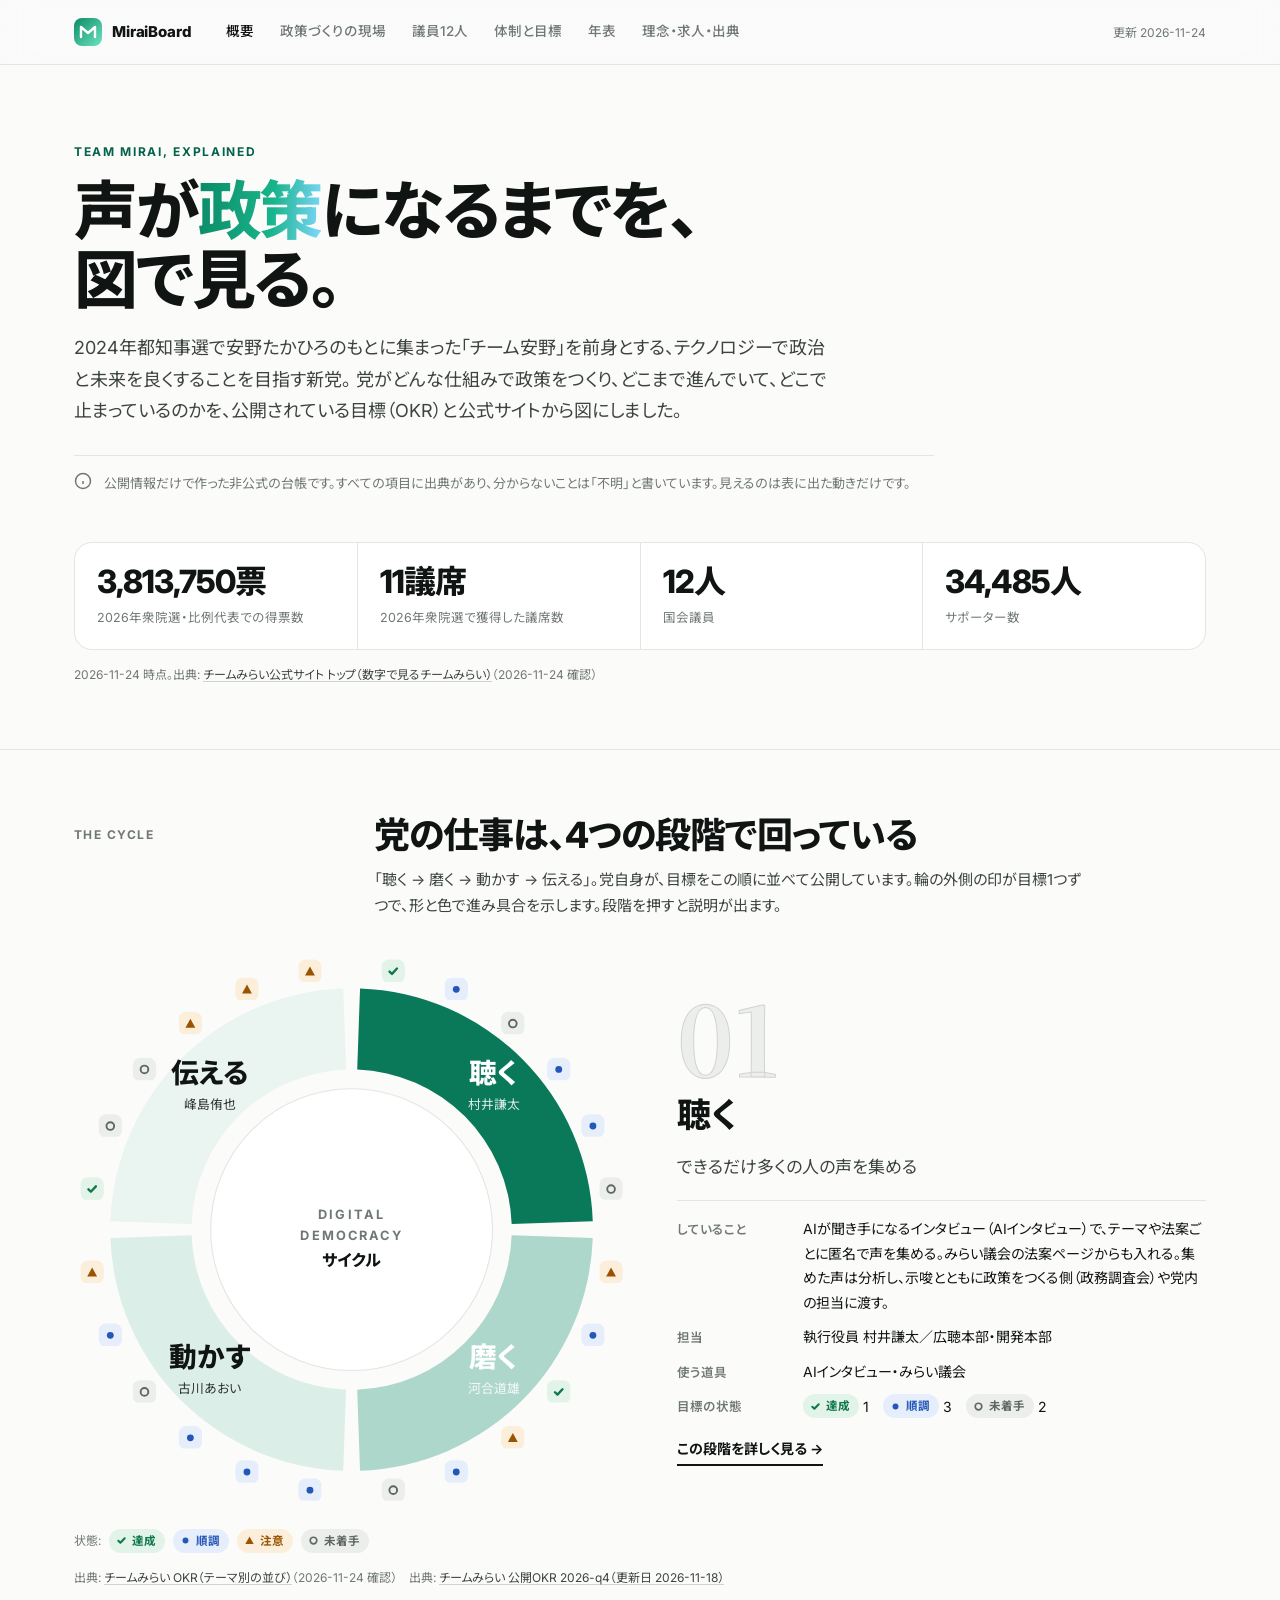
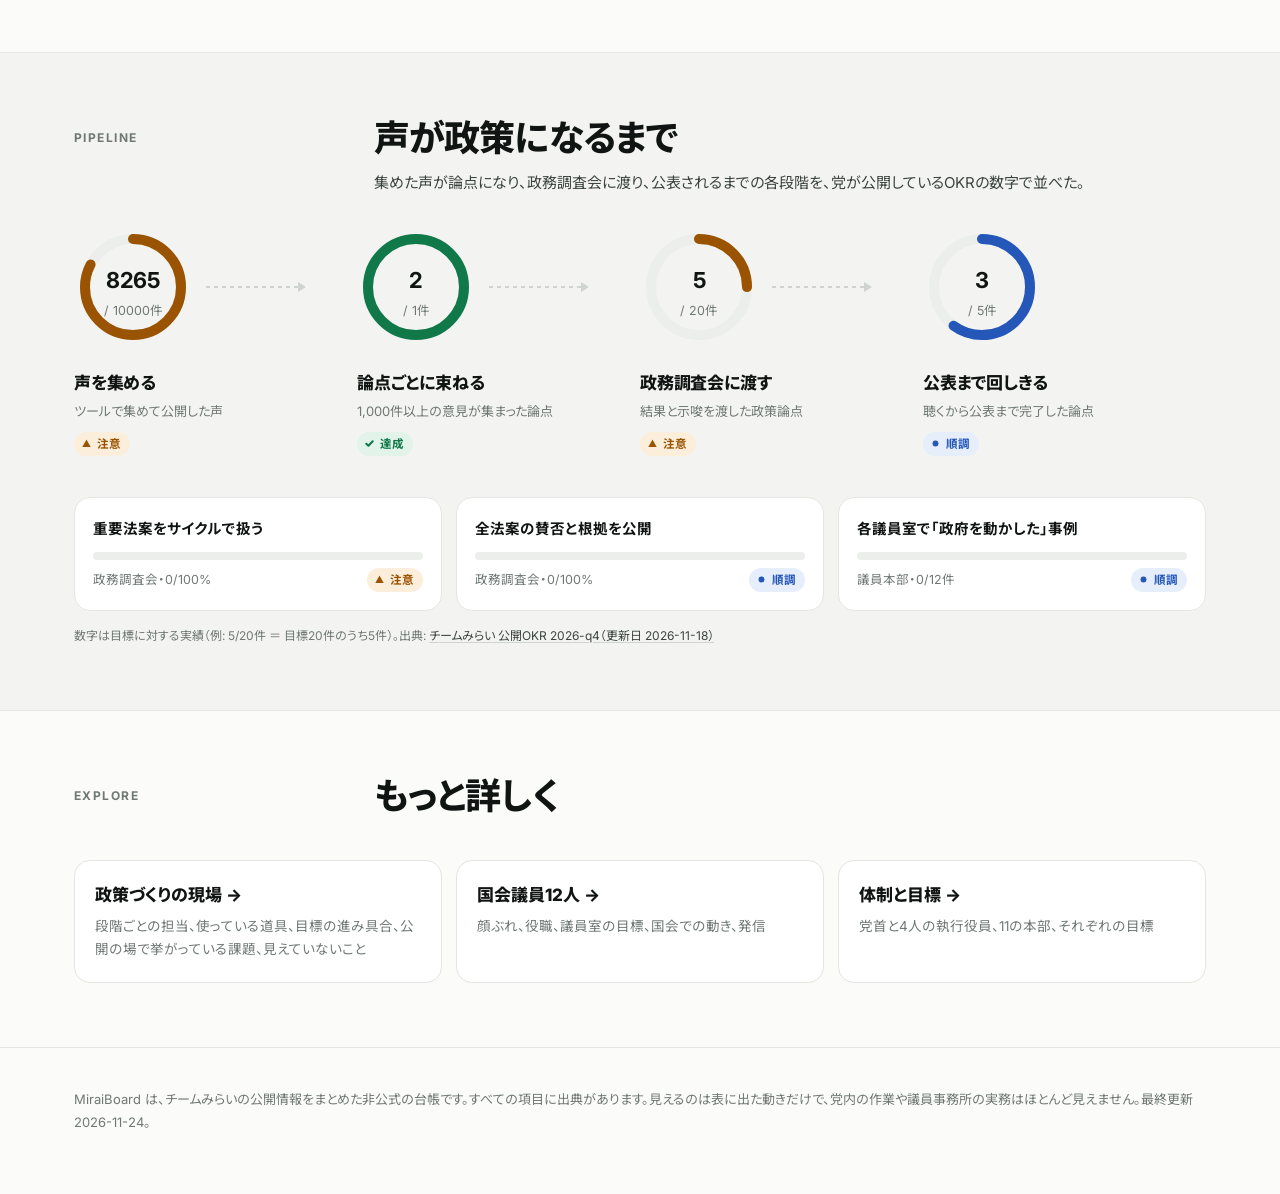
==== commit 4ece0c5b: "複数ページに作り直し: リング図、声が政策になるまでの流れ図、部署×段階の地図、議員の国会での動き、体制図、お知らせ全件の年表 Co-Authored-By: Claude Opus 5.5 <nor" ====
--- a/docs/index.html
+++ b/docs/index.html
@@ -1,463 +1,102 @@
 <!doctype html>
-<html lang="ja">
-<head>
-<meta charset="utf-8">
-<meta name="viewport" content="width=device-width, initial-scale=1">
-<title>MiraiBoard — チームみらいを1ページで</title>
-<meta name="description" content="チームみらいが何を目指し、政策づくりと広聴がどう回り、12人の国会議員が何に取り組んでいるのかを、公開情報だけで1ページにまとめた台帳。">
-<link rel="preconnect" href="https://fonts.googleapis.com">
-<link rel="preconnect" href="https://fonts.gstatic.com" crossorigin>
-<link href="https://fonts.googleapis.com/css2?family=Inter:wght@400;500;600;700;800&family=Noto+Sans+JP:wght@400;500;700;800&display=swap" rel="stylesheet">
-<style>
-:root{
-  --bg:#ffffff; --bg-soft:#f7f8f8; --bg-mute:#f1f3f3; --card:#ffffff;
-  --ink:#0d1214; --ink-2:#3b4549; --ink-3:#6b777c; --line:#e6eaeb; --line-2:#d7dddf;
-  --brand:#0a8f6a; --brand-2:#13b38a; --brand-soft:#e7f6f0; --brand-ink:#05664b;
-  --done:#0f7a4a; --done-bg:#e3f5ec; --ok:#1f5fbf; --ok-bg:#e8f0fc; --warn:#a35a00; --warn-bg:#fdf1e1; --todo:#5c666b; --todo-bg:#eef1f2;
-  --shadow:0 1px 2px rgba(16,24,28,.04),0 4px 16px rgba(16,24,28,.06);
-  --shadow-lg:0 10px 40px rgba(16,24,28,.14);
-  --r:14px; --r-sm:10px;
-}
-@media (prefers-color-scheme:dark){:root{
-  --bg:#0b0f10; --bg-soft:#111617; --bg-mute:#161c1e; --card:#12181a;
-  --ink:#eef3f4; --ink-2:#c3ccd0; --ink-3:#8c999e; --line:#21292c; --line-2:#2c3639;
-  --brand:#2fd3a3; --brand-2:#5fe3bd; --brand-soft:#0f2a22; --brand-ink:#7ee9c9;
-  --done:#5fd39a; --done-bg:#0f2a1d; --ok:#8db8ff; --ok-bg:#122036; --warn:#f3b05b; --warn-bg:#2d2112; --todo:#aab4b8; --todo-bg:#1b2225;
-  --shadow:0 1px 2px rgba(0,0,0,.3),0 4px 16px rgba(0,0,0,.3); --shadow-lg:0 10px 40px rgba(0,0,0,.5);
-}}
-*{box-sizing:border-box}
-html{scroll-behavior:smooth;scroll-padding-top:72px}
-body{margin:0;background:var(--bg);color:var(--ink);font:15px/1.7 Inter,"Noto Sans JP",system-ui,-apple-system,sans-serif;-webkit-font-smoothing:antialiased;font-feature-settings:"palt" 1}
-a{color:inherit;text-decoration:none}
-a.lnk{color:var(--brand-ink);text-decoration:underline;text-decoration-color:color-mix(in srgb,var(--brand) 40%,transparent);text-underline-offset:3px}
-a.lnk:hover{text-decoration-color:var(--brand)}
-button{font:inherit;color:inherit;cursor:pointer;background:none;border:0}
-.wrap{max-width:1160px;margin:0 auto;padding:0 20px}
-/* nav */
-.nav{position:sticky;top:0;z-index:40;background:color-mix(in srgb,var(--bg) 82%,transparent);backdrop-filter:saturate(180%) blur(14px);-webkit-backdrop-filter:saturate(180%) blur(14px);border-bottom:1px solid var(--line)}
-.nav .wrap{display:flex;align-items:center;gap:20px;height:60px}
-.logo{display:flex;align-items:center;gap:10px;font-weight:800;letter-spacing:-.01em}
-.logo i{width:26px;height:26px;border-radius:8px;background:conic-gradient(from 200deg,var(--brand),var(--brand-2),#7be0c4,var(--brand));box-shadow:inset 0 0 0 1px rgba(255,255,255,.25)}
-.nav nav{display:flex;gap:4px;overflow-x:auto;scrollbar-width:none;flex:1}
-.nav nav::-webkit-scrollbar{display:none}
-.nav nav a{font-size:13.5px;color:var(--ink-3);padding:6px 10px;border-radius:8px;white-space:nowrap;font-weight:500}
-.nav nav a:hover,.nav nav a.on{color:var(--ink);background:var(--bg-mute)}
-.upd{font-size:12px;color:var(--ink-3);white-space:nowrap}
-/* hero */
-.hero{padding:72px 0 40px;background:radial-gradient(900px 380px at 85% -10%,color-mix(in srgb,var(--brand) 16%,transparent),transparent 70%),radial-gradient(700px 300px at 0% 0%,color-mix(in srgb,#5aa8ff 10%,transparent),transparent 70%)}
-.eyebrow{display:inline-flex;align-items:center;gap:8px;font-size:12px;font-weight:600;letter-spacing:.08em;text-transform:uppercase;color:var(--brand-ink);background:var(--brand-soft);padding:5px 12px;border-radius:999px}
-.hero h1{font-size:clamp(32px,5.2vw,56px);line-height:1.12;letter-spacing:-.03em;margin:18px 0 16px;font-weight:800}
-.hero h1 em{font-style:normal;background:linear-gradient(90deg,var(--brand),var(--brand-2));-webkit-background-clip:text;background-clip:text;color:transparent}
-.lead{font-size:17px;color:var(--ink-2);max-width:720px;margin:0}
-.cta{display:flex;gap:10px;margin:26px 0 0;flex-wrap:wrap}
-.btn{display:inline-flex;align-items:center;gap:8px;height:42px;padding:0 18px;border-radius:10px;font-weight:600;font-size:14px;border:1px solid var(--line-2);background:var(--card)}
-.btn.primary{background:var(--ink);color:var(--bg);border-color:var(--ink)}
-.btn:hover{transform:translateY(-1px)}
-.stats{display:grid;grid-template-columns:repeat(4,1fr);gap:12px;margin-top:44px}
-.stat{background:var(--card);border:1px solid var(--line);border-radius:var(--r);padding:18px 18px 16px;box-shadow:var(--shadow)}
-.stat .v{font-size:28px;font-weight:800;letter-spacing:-.02em;line-height:1.1}
-.stat .l{font-size:12.5px;color:var(--ink-3);margin-top:6px}
-.srcline{font-size:12px;color:var(--ink-3);margin-top:10px}
-.notice{display:flex;gap:12px;align-items:flex-start;background:var(--bg-soft);border:1px solid var(--line);border-radius:var(--r);padding:14px 16px;margin-top:18px;font-size:13.5px;color:var(--ink-2)}
-.notice svg{flex:none;margin-top:2px;color:var(--ink-3)}
-/* sections */
-section.blk{padding:72px 0;border-top:1px solid var(--line)}
-section.blk.soft{background:var(--bg-soft)}
-.sh{display:flex;justify-content:space-between;align-items:flex-end;gap:20px;flex-wrap:wrap;margin-bottom:28px}
-.sh .k{font-size:12px;font-weight:700;letter-spacing:.1em;text-transform:uppercase;color:var(--brand-ink)}
-.sh h2{font-size:clamp(24px,3vw,34px);letter-spacing:-.02em;margin:6px 0 8px;line-height:1.25;font-weight:800}
-.sh p{margin:0;color:var(--ink-2);max-width:760px}
-.card{background:var(--card);border:1px solid var(--line);border-radius:var(--r);box-shadow:var(--shadow)}
-.muted{color:var(--ink-3)} .small{font-size:12.5px}
-.pill{display:inline-flex;align-items:center;gap:6px;font-size:12px;font-weight:600;padding:3px 10px;border-radius:999px;background:var(--bg-mute);color:var(--ink-2);white-space:nowrap}
-.pill.brand{background:var(--brand-soft);color:var(--brand-ink)}
-.st{display:inline-flex;align-items:center;gap:6px;font-size:11.5px;font-weight:700;padding:2px 9px;border-radius:999px;white-space:nowrap}
-.st::before{content:"";width:6px;height:6px;border-radius:50%;background:currentColor}
-.st.done{color:var(--done);background:var(--done-bg)} .st.ok{color:var(--ok);background:var(--ok-bg)} .st.warn{color:var(--warn);background:var(--warn-bg)} .st.todo,.st.unk{color:var(--todo);background:var(--todo-bg)}
-.bar{height:6px;border-radius:99px;background:var(--bg-mute);overflow:hidden;margin-top:6px}
-.bar i{display:block;height:100%;border-radius:99px;background:linear-gradient(90deg,var(--brand),var(--brand-2))}
-/* about */
-.mission{font-size:clamp(22px,2.6vw,30px);font-weight:800;letter-spacing:-.02em;line-height:1.4;margin:0 0 28px}
-.g3{display:grid;grid-template-columns:repeat(3,1fr);gap:14px}
-.g2{display:grid;grid-template-columns:1fr 1fr;gap:14px}
-.vcard{padding:20px}
-.vcard h3{margin:0 0 6px;font-size:17px}
-.vcard p{margin:0;color:var(--ink-2);font-size:14px}
-.values{display:flex;flex-wrap:wrap;gap:10px;margin-top:16px}
-.value{padding:12px 16px;border-radius:12px;border:1px solid var(--line);background:var(--card);font-size:14px}
-.value b{display:block;font-size:15px}
-.value span{color:var(--ink-3);font-size:13px}
-/* process */
-.stepper{display:grid;grid-template-columns:repeat(5,1fr);gap:10px;position:relative}
-.step{position:relative;text-align:left;padding:16px 16px 14px;border-radius:var(--r);border:1px solid var(--line);background:var(--card);transition:.15s;box-shadow:var(--shadow)}
-.step:hover{border-color:var(--line-2);transform:translateY(-1px)}
-.step.on{border-color:var(--ink);box-shadow:0 0 0 1px var(--ink),var(--shadow)}
-.step .n{font-size:11.5px;font-weight:700;color:var(--ink-3);letter-spacing:.06em}
-.step .t{font-size:20px;font-weight:800;margin:2px 0 4px;letter-spacing:-.01em}
-.step .d{font-size:12.5px;color:var(--ink-3);line-height:1.5}
-.step .mini{display:flex;gap:4px;margin-top:10px}
-.step .mini span{flex:1;height:4px;border-radius:9px}
-.flowx{display:flex;align-items:center;gap:8px;flex-wrap:wrap;margin:22px 0 6px}
-.flowx .s{font-size:13px;padding:7px 12px;border-radius:999px;background:var(--card);border:1px solid var(--line)}
-.flowx .a{color:var(--ink-3)}
-.panel{display:grid;grid-template-columns:1.05fr 1fr;gap:16px;margin-top:16px}
-.panel .card{padding:22px}
-.panel h3{margin:0 0 4px;font-size:22px;letter-spacing:-.01em}
-.panel h4{margin:20px 0 8px;font-size:12px;letter-spacing:.08em;text-transform:uppercase;color:var(--ink-3)}
-.kv{display:flex;flex-wrap:wrap;gap:6px}
-.facts{list-style:none;padding:0;margin:0;display:grid;gap:8px}
-.facts li{font-size:14px;padding:10px 12px;border-radius:10px;background:var(--bg-soft)}
-.krlist{display:grid;gap:10px}
-.kr{padding:12px 14px;border:1px solid var(--line);border-radius:12px}
-.kr .top{display:flex;gap:8px;align-items:flex-start;justify-content:space-between}
-.kr .sum{font-size:14px;font-weight:500}
-.kr .own{font-size:12px;color:var(--ink-3);margin-top:2px}
-.kr .pg{font-size:12px;color:var(--ink-3);white-space:nowrap}
-.issues{list-style:none;margin:0;padding:0;display:grid;gap:8px}
-.issues li{font-size:13.5px;display:flex;gap:10px;align-items:baseline}
-.issues code{font-size:11.5px;color:var(--ink-3);background:var(--bg-mute);padding:1px 6px;border-radius:6px;white-space:nowrap}
-.unknown{font-size:13.5px;color:var(--ink-2);background:var(--bg-soft);border:1px dashed var(--line-2);border-radius:10px;padding:10px 12px}
-/* watchlist */
-.toolbar{display:flex;gap:8px;flex-wrap:wrap;margin-bottom:16px;align-items:center}
-.chip{font-size:13px;font-weight:600;padding:6px 12px;border-radius:999px;border:1px solid var(--line);background:var(--card);color:var(--ink-2)}
-.chip.on{background:var(--ink);color:var(--bg);border-color:var(--ink)}
-.table{width:100%;border-collapse:separate;border-spacing:0}
-.table th{font-size:12px;text-align:left;color:var(--ink-3);font-weight:600;padding:10px 14px;border-bottom:1px solid var(--line);background:var(--bg-soft)}
-.table td{padding:12px 14px;border-bottom:1px solid var(--line);font-size:14px;vertical-align:top}
-.table tr:last-child td{border-bottom:0}
-.tablecard{overflow:hidden;padding:0}
-.tablecard .scroll{overflow-x:auto}
-/* members */
-.search{flex:1;min-width:220px;height:40px;border-radius:10px;border:1px solid var(--line);background:var(--card);padding:0 14px;font:inherit;color:var(--ink)}
-.mgrid{display:grid;grid-template-columns:repeat(auto-fill,minmax(250px,1fr));gap:14px}
-.mcard{padding:18px;text-align:left;display:flex;flex-direction:column;gap:12px;transition:.15s;width:100%}
-.mcard:hover{transform:translateY(-2px);box-shadow:var(--shadow-lg)}
-.mhead{display:flex;gap:14px;align-items:center}
-.avatar{width:64px;height:64px;border-radius:50%;object-fit:cover;object-position:center 20%;background:var(--bg-mute);flex:none;border:1px solid var(--line)}
-.avatar.lg{width:96px;height:96px}
-.avatar.ph{display:flex;align-items:center;justify-content:center;font-weight:800;font-size:24px;color:var(--brand-ink);background:var(--brand-soft)}
-.mname{font-size:17px;font-weight:800;letter-spacing:-.01em;line-height:1.3}
-.mkana{font-size:11.5px;color:var(--ink-3)}
-.mdist{font-size:12.5px;color:var(--ink-3)}
-.mroles{display:flex;flex-wrap:wrap;gap:6px}
-.mcatch{font-size:13.5px;color:var(--ink-2);line-height:1.6}
-.mstat{display:flex;gap:6px;flex-wrap:wrap}
-.dots{display:flex;gap:3px}
-.dots i{width:8px;height:8px;border-radius:50%}
-/* drawer */
-.scrim{position:fixed;inset:0;background:rgba(8,12,14,.42);opacity:0;pointer-events:none;transition:.2s;z-index:60}
-.scrim.on{opacity:1;pointer-events:auto}
-.drawer{position:fixed;top:0;right:0;height:100%;width:min(620px,100%);background:var(--bg);z-index:61;transform:translateX(100%);transition:transform .25s ease;overflow-y:auto;box-shadow:var(--shadow-lg);border-left:1px solid var(--line)}
-.drawer.on{transform:none}
-.drawer .in{padding:24px 26px 48px}
-.dclose{position:sticky;top:0;display:flex;justify-content:flex-end;padding:14px 18px;background:color-mix(in srgb,var(--bg) 88%,transparent);backdrop-filter:blur(8px);z-index:2}
-.dclose button{width:36px;height:36px;border-radius:10px;border:1px solid var(--line);background:var(--card)}
-.drawer h3{font-size:12px;letter-spacing:.08em;text-transform:uppercase;color:var(--ink-3);margin:26px 0 10px}
-.drawer .quote{font-size:18px;font-weight:700;line-height:1.5;margin:18px 0 8px;letter-spacing:-.01em}
-.drawer p{margin:0 0 10px;color:var(--ink-2);font-size:14px}
-.obj{padding:14px;border:1px solid var(--line);border-radius:12px;margin-bottom:10px}
-.obj .ot{font-weight:700;font-size:14.5px;display:flex;gap:8px;align-items:baseline}
-.obj .ot .lb{font-size:11px;font-weight:700;color:var(--ink-3)}
-.obj ul{list-style:none;margin:10px 0 0;padding:0;display:grid;gap:8px}
-.obj li{font-size:13.5px;display:flex;gap:8px;align-items:baseline;justify-content:space-between}
-.links{display:flex;flex-wrap:wrap;gap:8px}
-.links a{font-size:13px;padding:6px 12px;border-radius:999px;border:1px solid var(--line);background:var(--card)}
-.links a:hover{border-color:var(--line-2)}
-.recent{list-style:none;margin:0;padding:0;display:grid;gap:10px}
-.recent li{font-size:13.5px;display:grid;grid-template-columns:96px 1fr;gap:10px}
-.recent .dt{color:var(--ink-3);font-size:12.5px}
-.srcs{font-size:12px;color:var(--ink-3);display:grid;gap:4px;margin-top:26px;padding-top:14px;border-top:1px solid var(--line)}
-/* tabs (hq) */
-.tabs{display:flex;gap:6px;flex-wrap:wrap;margin-bottom:16px}
-.hqpanel{padding:22px}
-/* timeline */
-.tl{position:relative;margin-left:8px;padding-left:28px}
-.tl::before{content:"";position:absolute;left:5px;top:6px;bottom:6px;width:1px;background:var(--line-2)}
-.ev{position:relative;padding:0 0 20px}
-.ev::before{content:"";position:absolute;left:-28px;top:7px;width:11px;height:11px;border-radius:50%;background:var(--bg);border:2px solid var(--brand)}
-.ev .dt{font-size:12.5px;font-weight:700;color:var(--ink-3);letter-spacing:.02em}
-.ev .tx{font-size:15px;margin:2px 0}
-.ev .src{font-size:12px;color:var(--ink-3)}
-.yr{font-size:13px;font-weight:800;color:var(--brand-ink);margin:8px 0 14px -28px;padding-left:0}
-/* products & jobs */
-.pgrid{display:grid;grid-template-columns:repeat(auto-fill,minmax(280px,1fr));gap:14px}
-.pcard{padding:18px;display:flex;flex-direction:column;gap:8px}
-.pcard h3{margin:0;font-size:16px}
-.pcard p{margin:0;font-size:13.5px;color:var(--ink-2);flex:1}
-.featured{padding:26px;display:grid;grid-template-columns:1.2fr 1fr;gap:26px}
-.featured h3{margin:8px 0 10px;font-size:22px;letter-spacing:-.01em}
-.duty{display:grid;gap:10px;margin:0;padding:0;list-style:none}
-.duty li{padding:12px 14px;border:1px solid var(--line);border-radius:12px;font-size:14px}
-.duty li .go{display:flex;gap:6px;flex-wrap:wrap;margin-top:8px}
-.duty li .go a{font-size:12px;font-weight:600;color:var(--brand-ink);background:var(--brand-soft);padding:3px 10px;border-radius:999px}
-.req{columns:2;column-gap:20px;font-size:13px;color:var(--ink-2);padding-left:18px;margin:6px 0 0}
-.jlist{display:grid;gap:8px;margin-top:16px}
-details.job{border:1px solid var(--line);border-radius:12px;background:var(--card);padding:0 16px}
-details.job summary{list-style:none;display:flex;justify-content:space-between;gap:12px;align-items:center;padding:14px 0;cursor:pointer;font-weight:600;font-size:14.5px}
-details.job summary::-webkit-details-marker{display:none}
-details.job[open] summary{border-bottom:1px solid var(--line)}
-details.job .body{padding:12px 0 16px;font-size:13.5px;color:var(--ink-2)}
-footer.ft{padding:48px 0 64px;border-top:1px solid var(--line);color:var(--ink-3);font-size:13px}
-.srclist{columns:2;column-gap:28px;font-size:13px;padding-left:18px}
-.srclist li{margin-bottom:6px;break-inside:avoid}
-@media (max-width:960px){.stepper{grid-template-columns:repeat(2,1fr)}.panel,.featured,.g2{grid-template-columns:1fr}.g3{grid-template-columns:1fr}.stats{grid-template-columns:repeat(2,1fr)}.req,.srclist{columns:1}}
-@media (max-width:560px){.wrap{padding:0 16px}.hero{padding:48px 0 28px}.stepper{grid-template-columns:1fr}.recent li{grid-template-columns:1fr}.upd{display:none}section.blk{padding:52px 0}}
-</style>
-</head>
-<body>
-<header class="nav"><div class="wrap">
-  <a class="logo" href="#top"><i></i>MiraiBoard</a>
-  <nav id="navlinks">
-    <a href="#flow">政策づくりの流れ</a><a href="#watch">気になる目標</a><a href="#members">議員</a><a href="#hq">本部</a><a href="#about">理念</a><a href="#timeline">年表</a><a href="#products">プロダクト</a><a href="#jobs">求人</a><a href="#sources">出典</a>
-  </nav>
-  <span class="upd">更新 2026-11-24</span>
-</div></header>
-
-<main id="top">
-<section class="hero"><div class="wrap">
-  <span class="eyebrow">Team Mirai, explained</span>
-  <h1>チームみらいの<em>いま</em>を、<br>1ページで。</h1>
+<html lang="ja"><head>
+<meta charset="utf-8"><meta name="viewport" content="width=device-width, initial-scale=1">
+<title>MiraiBoard — チームみらいを図で知る</title>
+<meta name="description" content="チームみらいが何を目指し、政策づくりと広聴がどう回り、12人の国会議員が何に取り組んでいるのかを、公開情報だけで図にした台帳。">
+<link rel="preconnect" href="https://fonts.googleapis.com"><link rel="preconnect" href="https://fonts.gstatic.com" crossorigin>
+<link href="https://fonts.googleapis.com/css2?family=Inter:wght@400;500;600;700;800&family=Noto+Sans+JP:wght@400;500;700;800&family=Noto+Serif+JP:wght@700&display=swap" rel="stylesheet">
+<link rel="stylesheet" href="assets/style.css">
+</head><body>
+<main>
+<section class="ph"><div class="w">
+  <div class="kick">Team Mirai, explained</div>
+  <h1>声が<span class="g">政策</span>になるまでを、<br>図で見る。</h1>
   <p class="lead" id="lead"></p>
-  <div class="cta"><a class="btn primary" href="#flow">政策づくりの流れを見る →</a><a class="btn" href="#members">国会議員12人を見る</a></div>
-  <div class="stats" id="stats"></div>
-  <div class="srcline" id="stats-src"></div>
-  <div class="notice"><svg width="18" height="18" viewBox="0 0 24 24" fill="none" stroke="currentColor" stroke-width="2"><circle cx="12" cy="12" r="10"/><path d="M12 16v-4M12 8h.01"/></svg>
-  <div><b>公開情報だけで作っています。</b> すべての項目に出典があり、分からないことは「不明」と書いています。見えるのは表に出た動きだけで、政策づくりの内部の作業や議員事務所の日々の実務は、ほとんど見えません。党の公式なものではありません。</div></div>
+  <div class="note"><svg width="18" height="18" viewBox="0 0 24 24" fill="none" stroke="currentColor" stroke-width="2"><circle cx="12" cy="12" r="10"/><path d="M12 16v-4M12 8h.01"/></svg><span>公開情報だけで作った非公式の台帳です。すべての項目に出典があり、分からないことは「不明」と書いています。見えるのは表に出た動きだけです。</span></div>
 </div></section>
 
-<section class="blk" id="flow"><div class="wrap">
-  <div class="sh"><div><div class="k">How it works</div><h2>政策づくりと広聴は、どう回っているか</h2><p id="flow-intro"></p></div></div>
-  <div class="stepper" id="stepper"></div>
-  <div class="flowx" id="example"></div>
-  <div class="srcline" id="example-src"></div>
-  <div class="panel" id="panel"></div>
+<section class="blk" style="border-top:0;padding-top:12px"><div class="w">
+  <div class="tiles" id="tiles"></div>
+  <div class="src" id="tiles-src"></div>
 </div></section>
 
-<section class="blk soft" id="watch"><div class="wrap">
-  <div class="sh"><div><div class="k">Watchlist</div><h2>進み具合が「注意」「未着手」の目標</h2><p>党が公開しているOKRのうち、状態が「注意」または「未着手」になっているものを集めました。段階や担当で絞り込めます。</p></div></div>
-  <div class="toolbar" id="watch-filters"></div>
-  <div class="card tablecard"><div class="scroll"><table class="table" id="watch-table"></table></div></div>
-  <div class="srcline" id="watch-src"></div>
+<section class="blk"><div class="w">
+  <div class="bh"><div class="k">The cycle</div><div><h2>党の仕事は、4つの段階で回っている</h2><p id="cycle-lead"></p></div></div>
+  <div class="ringwrap"><div class="ring" id="ring"></div><div class="sheet" id="sheet"></div></div>
+  <div style="margin-top:22px"><span id="lg"></span></div>
+  <div class="src" id="ring-src"></div>
 </div></section>
 
-<section class="blk" id="members"><div class="wrap">
-  <div class="sh"><div><div class="k">People</div><h2>国会議員 12人</h2><p>役職、本人のことば、議員室の目標と進み具合、直近の動きを、一人ずつ。カードを押すと詳しく見られます。</p></div></div>
-  <div class="toolbar"><input class="search" id="msearch" type="search" placeholder="名前・役職・テーマで探す"><span id="mfilters"></span></div>
-  <div class="mgrid" id="mgrid"></div>
-  <div class="srcline" id="members-note"></div>
+<section class="blk alt"><div class="w">
+  <div class="bh"><div class="k">Pipeline</div><div><h2 id="pipe-title"></h2><p id="pipe-lead"></p></div></div>
+  <div class="pipe" id="pipe"></div>
+  <div class="side" id="pipe-side"></div>
+  <div class="src" id="pipe-src"></div>
 </div></section>
 
-<section class="blk soft" id="hq"><div class="wrap">
-  <div class="sh"><div><div class="k">Organization</div><h2>本部ごとの目標と進み具合</h2><p id="cycle-summary"></p></div></div>
-  <div class="card tablecard" style="margin-bottom:16px"><div class="scroll"><table class="table" id="officers"></table></div></div>
-  <div class="tabs" id="hqtabs"></div>
-  <div class="card hqpanel" id="hqpanel"></div>
-</div></section>
-
-<section class="blk" id="about"><div class="wrap">
-  <div class="sh"><div><div class="k">Mission</div><h2>何を目指している党か</h2></div></div>
-  <p class="mission" id="mission"></p>
-  <div class="g3" id="vision"></div>
-  <div class="values" id="values"></div>
-  <div class="srcline" id="mvv-src"></div>
-  <div class="g2" style="margin-top:28px"><div class="card vcard"><h3>党全体の目標（OKR）</h3><div id="goals"></div></div><div class="card vcard"><h3>党が議員に期待する役割</h3><p id="policy"></p><div class="srcline" id="policy-src"></div></div></div>
-</div></section>
-
-<section class="blk soft" id="timeline"><div class="wrap">
-  <div class="sh"><div><div class="k">Timeline</div><h2>年表</h2><p>2024年の都知事選から、いままで。</p></div></div>
-  <div class="tl" id="tl"></div>
-</div></section>
-
-<section class="blk" id="products"><div class="wrap">
-  <div class="sh"><div><div class="k">Products</div><h2>党が作っているもの</h2><p id="products-note"></p></div></div>
-  <div class="pgrid" id="pgrid"></div>
-  <div class="sh" style="margin:44px 0 16px"><div><h2 style="font-size:22px">発信チャンネル</h2></div></div>
-  <div class="links" id="channels"></div>
-  <div class="sh" style="margin:44px 0 16px"><div><h2 style="font-size:22px">会議の記録</h2><p id="meetings-how" class="small"></p></div></div>
-  <div class="card tablecard"><div class="scroll"><table class="table" id="meetings"></table></div></div>
-</div></section>
-
-<section class="blk soft" id="jobs"><div class="wrap">
-  <div class="sh"><div><div class="k">Hiring</div><h2>党がいま募集している仕事</h2><p id="jobs-note"></p></div></div>
-  <div id="featured"></div>
-  <div class="jlist" id="jlist"></div>
-</div></section>
-
-<section class="blk" id="sources"><div class="wrap">
-  <div class="sh"><div><div class="k">Sources</div><h2>出典と作り方</h2><p>この台帳は、下の公開情報だけで作っています。数字や状態は確認した日の時点のものです。最新は各出典で確かめてください。</p></div></div>
-  <ul class="srclist" id="srclist"></ul>
+<section class="blk"><div class="w">
+  <div class="bh"><div class="k">Explore</div><div><h2>もっと詳しく</h2></div></div>
+  <div class="next">
+    <a href="flow.html"><div class="t">政策づくりの現場 →</div><p>段階ごとの担当、使っている道具、目標の進み具合、公開の場で挙がっている課題、見えていないこと</p></a>
+    <a href="people.html"><div class="t">国会議員12人 →</div><p>顔ぶれ、役職、議員室の目標、国会での動き、発信</p></a>
+    <a href="org.html"><div class="t">体制と目標 →</div><p>党首と4人の執行役員、11の本部、それぞれの目標</p></a>
+  </div>
 </div></section>
 </main>
-<footer class="ft"><div class="wrap">MiraiBoard — チームみらいの公開情報をまとめた非公式の台帳。最終更新 2026-11-24。</div></footer>
+<script src="assets/data.js"></script><script src="assets/common.js"></script>
+<script>
+chrome('index.html');
+const P = MB.process, party = MB.party;
+$('#lead').textContent = party.summary + ' 党がどんな仕組みで政策をつくり、どこまで進んでいて、どこで止まっているのかを、公開されている目標（OKR）と公式サイトから図にしました。';
+const pick = ['2026年衆院選で獲得した議席数','国会議員','サポーター数','2026年衆院選・比例代表での得票数'];
+$('#tiles').innerHTML = party.numbers.items.filter(n => pick.includes(n.label)).map(n => `<div class="tile"><div class="v">${esc(n.value.replace(/（.*）/, ''))}</div><div class="l">${esc(n.label)}</div></div>`).join('');
+$('#tiles-src').innerHTML = `${esc(party.numbers.as_of)} 時点。` + srcHtml(party.numbers.source);
 
-<div class="scrim" id="scrim"></div>
-<aside class="drawer" id="drawer" aria-hidden="true"><div class="dclose"><button id="dclose" aria-label="閉じる">✕</button></div><div class="in" id="dbody"></div></aside>
+/* リング図: 4つの段階。外周の小さな印は、その段階の目標（KR）1つずつ */
+const groups = Object.fromEntries((OKR.themes.find(t => t.key === 'demo') || { groups: [] }).groups.map(g => [g.tag, g]));
+const ST = P.stages.filter(s => s.key !== 'cycle');
+$('#cycle-lead').textContent = '「聴く → 磨く → 動かす → 伝える」。党自身が、目標をこの順に並べて公開しています。輪の外側の印が目標1つずつで、形と色で進み具合を示します。段階を押すと説明が出ます。';
+const cx = 260, cy = 260, R1 = 150, R2 = 226, gap = 0.035;
+const pol = (r, a) => [cx + r * Math.cos(a), cy + r * Math.sin(a)];
+const arc = (a0, a1) => { const [x0, y0] = pol(R2, a0), [x1, y1] = pol(R2, a1), [x2, y2] = pol(R1, a1), [x3, y3] = pol(R1, a0); return `M${x0},${y0} A${R2},${R2} 0 0 1 ${x1},${y1} L${x2},${y2} A${R1},${R1} 0 0 0 ${x3},${y3} Z`; };
+const shade = ['color-mix(in srgb,var(--brand) 88%,#000)', 'color-mix(in srgb,var(--brand) 92%,#fff)', 'color-mix(in srgb,var(--brand) 38%,var(--paper))', 'color-mix(in srgb,var(--brand) 22%,var(--paper))'];
+let svg = `<svg viewBox="0 0 520 520" role="img" aria-label="デジタル民主主義サイクルの図"><defs><marker id="ah" markerWidth="8" markerHeight="8" refX="4" refY="4" orient="auto"><path d="M0,0 L8,4 L0,8 z" fill="var(--ink-3)"/></marker></defs>`;
+ST.forEach((s, i) => {
+  const a0 = -Math.PI / 2 + i * Math.PI / 2 + gap, a1 = -Math.PI / 2 + (i + 1) * Math.PI / 2 - gap, am = (a0 + a1) / 2;
+  const [tx, ty] = pol((R1 + R2) / 2, am);
+  svg += `<path class="seg-path" data-i="${i}" d="${arc(a0, a1)}" fill="${shade[i]}"/>`;
+  const tc = i < 2 ? '#fff' : 'var(--ink)';
+  svg += `<text x="${tx}" y="${ty - 4}" text-anchor="middle" font-size="26" font-weight="800" fill="${tc}" pointer-events="none">${esc(s.tag)}</text>`;
+  svg += `<text x="${tx}" y="${ty + 20}" text-anchor="middle" font-size="12" fill="${tc}" opacity=".85" pointer-events="none">${esc(s.officer || '')}</text>`;
+  const krs = (groups[s.tag] || { krs: [] }).krs;
+  krs.forEach((id, j) => { const a = a0 + (a1 - a0) * (j + .5) / krs.length; const [mx, my] = pol(R2 + 20, a); const c = SC[(KR[id] || {}).status] || 'todo';
+    svg += `<foreignObject x="${mx - 11}" y="${my - 11}" width="22" height="22">${mk(id)}</foreignObject>`; });
+});
+svg += `<circle cx="${cx}" cy="${cy}" r="${R1 - 18}" fill="var(--paper)" stroke="var(--line)"/><text x="${cx}" y="${cy - 10}" text-anchor="middle" font-size="12" font-weight="700" fill="var(--ink-3)" letter-spacing="2">DIGITAL</text><text x="${cx}" y="${cy + 10}" text-anchor="middle" font-size="12" font-weight="700" fill="var(--ink-3)" letter-spacing="2">DEMOCRACY</text><text x="${cx}" y="${cy + 34}" text-anchor="middle" font-size="15" font-weight="800" fill="var(--ink)">サイクル</text></svg>`;
+$('#ring').innerHTML = svg;
+function sheet(i) {
+  const s = ST[i], krs = (groups[s.tag] || { krs: [] }).krs;
+  const c = krs.reduce((a, id) => { const x = (KR[id] || {}).status; a[x] = (a[x] || 0) + 1; return a; }, {});
+  $$('.seg-path').forEach(p => p.style.opacity = +p.dataset.i === i ? 1 : .35);
+  $('#sheet').innerHTML = `<div class="num">0${i + 1}</div><h3>${esc(s.tag)}</h3><p class="sub">${esc(s.title)}</p>
+  <dl><dt>していること</dt><dd>${esc(s.what)}</dd><dt>担当</dt><dd>${s.officer ? `執行役員 ${esc(s.officer)}／` : ''}${esc((s.units || []).join('・'))}</dd><dt>使う道具</dt><dd>${esc((s.tools || []).join('・') || '—')}</dd><dt>目標の状態</dt><dd>${['達成', '順調', '注意', '未着手'].filter(x => c[x]).map(x => st(x) + ` ${c[x]}`).join('　')}</dd></dl>
+  <a class="more" href="flow.html#${esc(s.key)}">この段階を詳しく見る →</a>`;
+}
+$$('.seg-path').forEach(p => p.addEventListener('click', () => sheet(+p.dataset.i)));
+sheet(0); $('#lg').innerHTML = legend();
+$('#ring-src').innerHTML = srcHtml(P.intro_source) + '　' + srcHtml(OKR_SRC);
 
-<script id="data" type="application/json">{"party": {"updated": "2026-11-24", "name": "チームみらい", "summary": "2024年都知事選で安野たかひろのもとに集まった「チーム安野」を前身とする、テクノロジーで政治と未来を良くすることを目指す新党。", "summary_source": {"name": "チームみらい公式サイト 私たちについて", "url": "https://team-mir.ai/about", "checked": "2026-11-24"}, "leader": "安野貴博（党首・参議院議員）", "mission": ["テクノロジーで政治をかえる。", "あなたと一緒に未来をつくる。"], "vision": [{"title": "政治にテクノロジーを", "point": "テクノロジーで透明化・効率化・スマート化"}, {"title": "日本に明るい未来を", "point": "新しい産業と文化が生まれ、未来は明るいと信じられる国へ"}, {"title": "変化に対応できる社会を", "point": "激動する世界の変化に耐えられる柔軟なシステムをつくる"}], "values": [{"title": "手を動かす", "point": "現場視点で建設的なプランを考え、自らの手で素早く実行する"}, {"title": "オープンにする", "point": "意思決定も、お金の流れも、プロセスも透明に"}, {"title": "誰かをおとしめない", "point": "他の政党も政治家も、日本の未来をつくる仲間"}, {"title": "分断を煽らない", "point": "感情ではなく、データと事実で語る"}, {"title": "何事も決めつけない", "point": "多様な声に耳を傾け、より良い答えがあれば柔軟に改善する"}], "mvv_source": {"name": "チームみらい公式サイト 私たちについて", "url": "https://team-mir.ai/about", "checked": "2026-11-24"}, "numbers": {"as_of": "2026-11-24", "source": {"name": "チームみらい公式サイト トップ（数字で見るチームみらい）", "url": "https://team-mir.ai/", "checked": "2026-11-24"}, "items": [{"label": "2026年衆院選・比例代表での得票数", "value": "3,813,750票"}, {"label": "2026年衆院選で獲得した議席数", "value": "11議席"}, {"label": "国会議員", "value": "12人（参議院1・衆議院11）"}, {"label": "サポーター数", "value": "34,485人"}, {"label": "党員数", "value": "2,132人（プレミアム160・レギュラー371・スターター1,601）"}, {"label": "国政政党になってからの日数", "value": "493日"}, {"label": "企業・団体献金", "value": "0円"}]}, "cycle": {"summary": "党の仕事を「聴く → 磨く → 動かす → 伝える」の4つ（デジタル民主主義サイクル）に整理し、それぞれに執行役員を置いた（2026年9月の新体制）。", "source": {"name": "チームみらいTIMES 10月号", "url": "https://team-mir.ai/times/vol01.html", "checked": "2026-11-21"}, "roles": [{"step": "聴く", "officer": "村井謙太", "scope": "開発本部・広聴本部"}, {"step": "磨く", "officer": "河合道雄", "scope": "政務調査会"}, {"step": "動かす", "officer": "古川あおい", "scope": "議員本部・国会対策委員会"}, {"step": "伝える", "officer": "峰島侑也", "scope": "広報本部・事務本部・組織活動本部"}]}, "member_role_policy": {"summary": "党が議員に必ず求めるのは、所属する本部のOKRに向けた活動、国会での質疑・政策議論、党が求める情報の公開（調研費、海外視察の報告など）、依頼された党務。地元の行事への出席など特定の地域に根ざした活動は、党として求めていない。", "source": {"name": "チームみらい OKR（議員に期待する役割）", "url": "https://github.com/team-mirai/okr-content/blob/main/2026/q4/_meta.yml", "checked": "2026-11-24"}}}, "process": {"updated": "2026-11-24", "intro": "チームみらいは、政策づくりと党の運営を「聴く → 磨く → 動かす → 伝える」のサイクル（デジタル民主主義サイクル）で進めている。ここでは、それぞれの段階で、誰が・何を使って・どんな流れで動いていて、どこまで進み、どこが公開の場で課題として挙がっているかを並べる。", "intro_source": {"name": "チームみらい OKR（テーマ別の並び）", "url": "https://github.com/team-mirai/okr-content/blob/main/2026/q4/issues.yml", "checked": "2026-11-24"}, "example_flow": {"title": "法案ひとつを、サイクルで扱うときの流れ（党が想定しているもの）", "steps": ["みらい議会に法案を公開する", "AIインタビューで声を聴く", "声をもとに、賛否と国会での質問を作る", "みらい議会で、理由とともに公開する"], "source": {"name": "チームみらい OKR 政務調査会 O2（KR2-2 の補足）", "url": "https://github.com/team-mirai/okr-content/blob/main/2026/q4/hq/seicho/o2.yml", "checked": "2026-11-24"}}, "stages": [{"key": "listen", "tag": "聴く", "title": "できるだけ多くの人の声を集める", "officer": "村井謙太", "units": ["広聴本部", "開発本部"], "what": "AIが聞き手になるインタビュー（AIインタビュー）で、テーマや法案ごとに匿名で声を集める。みらい議会の法案ページからも入れる。集めた声は分析し、示唆とともに政策をつくる側（政務調査会）や党内の担当に渡す。", "tools": ["AIインタビュー", "みらい議会"], "facts": [{"text": "2026年10月はAIインタビューを25件実施し、3,902件以上の声が集まった", "source": {"name": "チームみらい 月次まとめ 2026年10月", "url": "https://team-mir.ai/monthly/2026-10/recap.html", "checked": "2026-11-21"}}, {"text": "声を集めて政務調査会に渡すまでに、入口（政策LPなど）、集め方、生かし方、記録の伝え方までを追いかける", "source": {"name": "チームみらい OKR 広聴本部 O1（KR2 の補足）", "url": "https://github.com/team-mirai/okr-content/blob/main/2026/q4/hq/kocho/o1.yml", "checked": "2026-11-24"}}], "public_issues": [{"repo": "team-mirai/mirai-gikai", "number": 979, "title": "AIインタビューの実行条件と変更履歴を、後から検証できるようにしたい（設計相談）", "date": "2026-09-09", "url": "https://github.com/team-mirai/mirai-gikai/issues/979", "checked": "2026-11-21"}, {"repo": "team-mirai/mirai-gikai", "number": 1055, "title": "みらい議会から入るAIインタビューで、回答済みでも複数回回答できる", "date": "2026-10-25", "url": "https://github.com/team-mirai/mirai-gikai/issues/1055", "checked": "2026-11-21"}], "unknown": ["集めた声を、どんな手順・どんな形で政務調査会に渡しているか（公開情報からは見えない）"]}, {"key": "refine", "tag": "磨く", "title": "集まった声をもとに政策を磨く", "officer": "河合道雄", "units": ["政務調査会", "広聴本部"], "what": "政務調査会が、国民や有識者との熟議をもとに、法案の賛否の判断や重要な政策づくりを行う。全法案の賛否と根拠をみらい議会で公開すること、判断の軸（目的関数）を決めて全法案で運用することを目標にしている。", "tools": ["みらい議会", "政策（マニフェスト）"], "facts": [{"text": "AI失業とAIサイバー対策の2テーマで、聴く→磨く→提言までを完走した", "source": {"name": "チームみらい OKR 政務調査会 O2", "url": "https://github.com/team-mirai/okr-content/blob/main/2026/q4/hq/seicho/o2.yml", "checked": "2026-11-24"}}, {"text": "AIサイバー対策緊急提言（2026-10-23）とAI失業対策提言（2026-10-26）を政府に手交", "source": {"name": "チームみらいTIMES 10月号", "url": "https://team-mir.ai/times/vol01.html", "checked": "2026-11-21"}}], "public_issues": [], "unknown": ["政務調査会の内部での検討の進め方（会議の一部は「まる見えチャンネル」で公開されている）"]}, {"key": "act", "tag": "動かす", "title": "磨いた政策で、国会や社会を動かす", "officer": "古川あおい", "units": ["国会対策委員会", "議員本部", "各議員室"], "what": "国会での質疑、法案の修正や附帯決議、政府への申し入れで、声を実際の制度に届ける。各議員室は「政府を動かした」事例を、党の共通基準（答弁・附帯決議・回答・政府文書。新規性・具体性・声とのつながり）でつくりにいく。", "tools": ["AIインタビュー", "みらい議会"], "facts": [{"text": "「政府を動かした」と数える条件の一つに、AIインタビューの要旨と、質疑・申し入れ文書の該当箇所を対応づけて記録していることがある", "source": {"name": "チームみらい OKR 議員室の共通基準", "url": "https://github.com/team-mirai/okr-content/blob/main/2026/q4/giinshitsu/_giinshitsu.yml", "checked": "2026-11-24"}}], "public_issues": [], "unknown": ["議員事務所の日々の実務（公開情報にはほとんど出てこない）"]}, {"key": "tell", "tag": "伝える", "title": "結果やプロセスを伝え、次の聴くにつなげる", "officer": "峰島侑也", "units": ["広報本部", "組織活動本部", "事務本部"], "what": "議論の過程や決め方、お金の使い道まで公開し、サポーターと一緒に伝える。法案の賛否を決める党内会議の公開（まる見えチャンネル）、OKRの公開、議員の調研費の公開もここに当たる。", "tools": ["みらい まる見え政治資金", "公開OKR", "アクションボード"], "facts": [{"text": "2026-10-22 に「まる見え」宣言（党内会議・OKR・調研費の使い道・海外視察の報告と費用を公開）", "source": {"name": "チームみらい公式サイト お知らせ一覧", "url": "https://team-mir.ai/news/all", "checked": "2026-11-21"}}], "public_issues": [{"repo": "team-mirai/marumie", "number": 1658, "title": "支払先が決まらなかった書類を、AIエージェントに解決させたい", "date": "2026-10-06", "url": "https://github.com/team-mirai/marumie/issues/1658", "checked": "2026-11-21"}, {"repo": "team-mirai/marumie", "number": 1903, "title": "公開済みの仕訳が1件も紐づかない支出群を、公開ページに出さない", "date": "2026-11-12", "url": "https://github.com/team-mirai/marumie/issues/1903", "checked": "2026-11-21"}], "unknown": ["調研費の公開の運用（領収書の受け取りから公開まで）を、各議員室でどう回しているか"]}, {"key": "cycle", "tag": "サイクルを回す", "title": "聴くから伝えるまでを一周させる", "officer": null, "units": ["広聴本部", "広報本部"], "what": "聴く・磨く・動かす・伝えるを一つの論点で最後まで回しきり、その結果を評価する。", "tools": [], "facts": [{"text": "広聴・分析・党の議論と決定・国民への公表まで完了した論点（ループが閉じた論点）を5つつくることを目標にしている", "source": {"name": "チームみらい OKR 広聴本部 O1（KR3）", "url": "https://github.com/team-mirai/okr-content/blob/main/2026/q4/hq/kocho/o1.yml", "checked": "2026-11-24"}}], "public_issues": [], "unknown": ["サイクルの評価指標（開発本部と策定する予定）"]}]}, "members": {"updated": "2026-11-24", "note": "公式サイトの国会議員団を正本とする。役割・肩書は公式サイトとOKRに書かれているものだけ。分からないことは「不明」", "members": [{"id": "anno", "name": "安野貴博", "kana": "あんのたかひろ", "photo": "https://images.microcms-assets.io/assets/4bcffd74e0c14144b50ea8be93e5e95a/d0f17c3219f04635af4c592239758e91/anno_green.jpg", "house": "参議院議員", "district": "比例区", "party_roles": ["チームみらい党首"], "catchphrase": "未来は明るいと信じられる国をつくる", "statement": "AIエンジニアとして、起業家として、SF作家として、テクノロジーを通じて未来を考えることに取り組んできました。右でも左でもなく未来軸で、政治をアップデートしてまいります。", "profile": "チームみらい党首・参議院議員・AIエンジニア・SF作家。開成高校を卒業後、東京大学へ進学、工学部松尾研究室出身。外資系コンサルティング会社のボストン・コンサルティング・グループを経て、AIチャットボットの株式会社BEDORE（現PKSHA Communication）、リーガルテックのMNTSQ株式会社を創業し、テクノロジーを通じた社会システム変革に携わる。2024年に東京都知事選に出馬し15万票獲得。2025年5月に「チームみらい」を結党し、参議院選挙（比例代表）で初当選。", "channels": [{"kind": "X", "url": "https://x.com/takahiroanno"}, {"kind": "Instagram", "url": "https://www.instagram.com/takahiro.anno.sns/"}, {"kind": "TikTok", "url": "https://www.tiktok.com/@annotakahiro2024"}, {"kind": "YouTube", "url": "https://www.youtube.com/@%E5%AE%89%E9%87%8E%E8%B2%B4%E5%8D%9A"}], "recent": [{"date": "不明", "title": "【チみラジ】#04「誰が偉くて誰が軍師的な人ですか？」ゲスト：砂流恵介氏【安野貴博×石井玄｜ポッドキャスト】", "kind": "YouTube", "url": "https://www.youtube.com/watch?v=wGVx9BusWyc"}, {"date": "2026-11-10", "title": "【全文】参議院 総務委員会 質疑／党首・安野貴博（2026年11月10日）｜チームみらい 国会記録【公式】", "kind": "note", "url": "https://note.com/team_mirai_log/n/n8219fbf933ff"}], "unknown": ["所属委員会（v1では未記載）"], "sources": [{"name": "チームみらい公式サイト 国会議員プロフィール", "url": "https://team-mir.ai/member/sangiin/takahiro-anno", "checked": "2026-11-24"}]}, {"id": "usami", "name": "宇佐美登", "kana": "うさみのぼる", "photo": "https://images.microcms-assets.io/assets/4bcffd74e0c14144b50ea8be93e5e95a/897b8b5979fe48a0828cdacd5f31ac63/usami-green.png", "house": "衆議院議員", "district": "比例東京(東京26区)", "party_roles": ["（公式サイト・OKRに党の役職の記載なし）"], "catchphrase": "雨が降ったら傘を差しだすような、優しく新しい社会を最新テクノロジーで作る", "statement": "スマホやインターネットがあっという間に生活に欠かせないものになったように、人工知能(AI)は、私たちの生活すべてを革命的に変えていきます。\nこの大きな変化をチャンスととらえ、100年先の日本を見据えた「国家百年の大計」を描きながら、政治・行政をわかりやすく、使いやすく、生活に寄り添うものへと変えていきます。", "profile": "衆議院議員 3期（東京26区：目黒区・大田区の一部）。早稲田大学理工学部卒。1967年、東京都大田区生まれ。福島県出身の父と長野県出身の母が営む町工場の三男として育つ。石川台ひかり幼稚園・大田区立雪谷小・中学校、早稲田高等学院を経て、早稲田大学理工学部（医療工学）卒業。松下政経塾（10期生）修了後、1993年に26歳で衆議院議員最年少当選。携帯電話の自由化やPL法（製造物責任法）の実現に尽力。2003年に2期目当選。東日本大震災では津波で親戚を多数失い、福島・いわきの復興支援に奔走。2026年に3期目当選。\n趣味はバドミントン、ウォーキング、ラグビーなどのスポーツ観戦。特技はけん玉。家族は妻と4人の子ども、そしてダックスフンド。", "channels": [{"kind": "X", "url": "https://x.com/usami_mirai"}, {"kind": "Instagram", "url": "https://www.instagram.com/usami_teammirai/"}], "recent": [{"date": "2026-11-13", "title": "AIサイバー対策提言のその後｜どうなってるの？デジタル民主主義｜週刊チームみらいNEWS (2026年11月13日) #高山聡史 #宇佐美登", "kind": "YouTube", "url": "https://www.youtube.com/watch?v=qJgyB2e040s"}, {"date": "2026-10-27", "title": "【全文】衆議院 安全保障委員会 質疑／宇佐美登（2026年10月27日）｜チームみらい 国会記録【公式】", "kind": "note", "url": "https://note.com/team_mirai_log/n/nd5fcb32ebd7d"}], "unknown": ["所属委員会（v1では未記載）"], "sources": [{"name": "チームみらい公式サイト 国会議員プロフィール", "url": "https://team-mir.ai/member/shugiin/noboru-usami", "checked": "2026-11-24"}]}, {"id": "kawai", "name": "河合道雄", "kana": "かわいみちお", "photo": "https://images.microcms-assets.io/assets/4bcffd74e0c14144b50ea8be93e5e95a/cb65621c90bb4aba84b0ad33a899dd8a/kawai-green.png", "house": "衆議院議員", "district": "比例南関東", "party_roles": ["チームみらい政務調査会長"], "catchphrase": "ひとりひとりが未来を信じられる社会へ", "statement": "一人ひとりが自分らしく生きることができる社会になるよう、仕組みから変えていきたいと考え、国政に挑戦をさせていただいております。このような機会をいただけているのは前回の選挙よりチームみらいを応援してくださっているみなさまのおかげです。未来が明るいと思えるように、精一杯尽力してまいります。", "profile": "衆議院議員。2026年衆議院議員選挙にて当選。1990年生まれ、東京都出身。東京大学文学部を卒業後、京都大学大学院教育学研究科を修了し、教育系企業に勤務。共著に『フォルケホイスコーレのすすめ：デンマークの「大人の学校」に学ぶ』。", "channels": [{"kind": "X", "url": "https://x.com/michio_mirai"}, {"kind": "Instagram", "url": "https://www.instagram.com/michio.kawai.mirai"}, {"kind": "TikTok", "url": "https://www.tiktok.com/@michio.kawai.mirai"}, {"kind": "YouTube", "url": "https://www.youtube.com/channel/UCqwsRNMWNh6zx3QYuqVJvSw"}, {"kind": "Threads", "url": "https://www.threads.com/@michio.kawai.mirai"}], "recent": [{"date": "2026-10-09", "title": "臨時国会開会！重要法案って何？｜個人情報漏洩、どうなってる？｜週刊チームみらいNEWS (2026年10月9日) #峰島侑也 #河合道雄", "kind": "YouTube", "url": "https://www.youtube.com/watch?v=iloIghL-2yw"}, {"date": "2026-11-11", "title": "【全文】衆議院 文部科学委員会 質疑／政調会長・河合道雄（2026年11月11日）｜チームみらい 国会記録【公式】", "kind": "note", "url": "https://note.com/team_mirai_log/n/n79891dd375ba"}], "unknown": ["所属委員会（v1では未記載）"], "sources": [{"name": "チームみらい公式サイト 国会議員プロフィール", "url": "https://team-mir.ai/member/shugiin/michio-kawai", "checked": "2026-11-24"}]}, {"id": "hayashi", "name": "林拓海", "kana": "はやしたくみ", "photo": "https://images.microcms-assets.io/assets/4bcffd74e0c14144b50ea8be93e5e95a/44a2c53285284095bc8ec71d137eacc0/hayashi-green.png", "house": "衆議院議員", "district": "比例東北", "party_roles": ["（公式サイト・OKRに党の役職の記載なし）"], "catchphrase": "見えない声を、かたちに。", "statement": "通信制高校の職員として過ごした4年間、不登校や経済的な困難など、多様な背景を持つ生徒や保護者の皆様と歩んでまいりました。そこで向き合ったのは、今の支援制度だけでは支えきれない、社会の複雑な課題や「届かない声」の数々です。制度と現実のあいだで立ち止まってしまう人を、少しでも減らしたい。通信制高校で培った「一人ひとりに寄り添う力」を、今度は政治の場で。制度の隙間を埋め、誰もがチャレンジできる社会を実現するために、全力で取り組んでまいります。", "profile": "衆議院議員。2026年衆議院議員選挙にて当選。1997年生まれ、北海道出身。北海道教育大学札幌校を卒業後、通信制高校で生徒保護者からの進路相談対応、生活サポートに従事、東北全域を担当した。", "channels": [{"kind": "X", "url": "https://x.com/TakumiHayashi"}, {"kind": "Instagram", "url": "https://www.instagram.com/takumihayashi.teammirai"}, {"kind": "TikTok", "url": "https://www.tiktok.com/@hayashi_teammirai"}], "recent": [{"date": "不明", "title": "【本人解説】高市総理に問う！年4兆円超の消費減税で価格は本当に下がる？農家・飲食店への影響、成功の指標は？10/20衆議院本会議を実況【林拓海】#チームみらい", "kind": "YouTube", "url": "https://www.youtube.com/watch?v=RpnWLP9jcPk"}, {"date": "2026-11-11", "title": "【全文】衆議院 厚生労働委員会 質疑／林拓海（2026年11月11日｜チームみらい 国会記録【公式】", "kind": "note", "url": "https://note.com/team_mirai_log/n/n0c08a002699e"}], "unknown": ["所属委員会（v1では未記載）"], "sources": [{"name": "チームみらい公式サイト 国会議員プロフィール", "url": "https://team-mir.ai/member/shugiin/takumi-hayashi", "checked": "2026-11-24"}]}, {"id": "suda", "name": "須田英太郎", "kana": "すだえいたろう", "photo": "https://images.microcms-assets.io/assets/4bcffd74e0c14144b50ea8be93e5e95a/e54799211d774575965d7c83234b9d9a/suda_greeb.jpg", "house": "衆議院議員", "district": "比例東海", "party_roles": ["チームみらい組織活動本部長"], "catchphrase": "未来への投資で、くらしとまちを明るくする", "statement": "人口減少が進み、当たり前だった暮らしが失われつつあるこの国で、テクノロジーは、人を置き去りにするものではなく、暮らしや文化を支え、育てるために使われるべきだと私は考えています。私はこれまで、まちづくりスタートアップの経営を通じて、都市や地域の現場で、人と文化、テクノロジーが交わる場所に向き合ってきました。守るべきものを守り続けるために必要なのは、未来への投資です。次世代により良い社会を残すため、誠心誠意取り組んでまいります。", "profile": "衆議院議員。2026年衆議院議員選挙にて当選。1990年生まれ、神奈川県出身。東京大学教養学部を卒業後、東京大学大学院総合文化研究科にて科学技術の実用化について文化人類学の視点で研究。在学中にまちづくりのITスタートアップを立ち上げ、香川県小豆島で自動運転バスを走らせるなど、地域や都市の課題をデジタルで解決する取り組みに従事。共著に『モビリティと人の未来―自動運転は人を幸せにするか』、『瀬戸内デザイン会議』シリーズなど。", "channels": [{"kind": "X", "url": "https://x.com/Btaros"}, {"kind": "Instagram", "url": "https://www.instagram.com/eitaro.suda/"}, {"kind": "TikTok", "url": "https://www.tiktok.com/@eitaro.suda"}, {"kind": "YouTube", "url": "https://www.youtube.com/@eitaro_suda"}, {"kind": "Threads", "url": "https://www.threads.com/@eitaro.suda"}, {"kind": "note", "url": "https://note.com/btaros"}, {"kind": "Podcast", "url": "https://open.spotify.com/show/3wIBAeqUxluJLeCK4v6cGW"}, {"kind": "Webサイト", "url": "https://eitarosuda.com/"}], "recent": [{"date": "2026-11-06", "title": "消費税・支援金法案に反対｜新チャンネル「1億人の事情」って？｜週刊チームみらいNEWS (2026年11月6日) #峰島侑也 #須田英太郎", "kind": "YouTube", "url": "https://www.youtube.com/watch?v=Y7tXV1veA90"}, {"date": "2026-10-28", "title": "【全文】衆議院 国土交通委員会 質疑／組織活動本部長・須田英太郎（2026年10月28｜チームみらい 国会記録【公式】", "kind": "note", "url": "https://note.com/team_mirai_log/n/n63e5f2f8ac03"}], "unknown": ["所属委員会（v1では未記載）"], "sources": [{"name": "チームみらい公式サイト 国会議員プロフィール", "url": "https://team-mir.ai/member/shugiin/eitaro-suda", "checked": "2026-11-24"}]}, {"id": "muto", "name": "武藤かず子", "kana": "むとうかずこ", "photo": "https://images.microcms-assets.io/assets/4bcffd74e0c14144b50ea8be93e5e95a/a92759be83334e6a94ff7f66c35e21c7/mutou_green2.jpg", "house": "衆議院議員", "district": "比例北関東", "party_roles": ["国対委員長代理"], "catchphrase": "あなたの声が、政治を動かす。", "statement": "「すべての子どもが、安心して学べる社会」の実現を目指し、現場で聞いてきた声とこれまでの経験をもとに、課題を制度や支援の形につなげていきたいと考えています。声が埋もれない政治を実現するため、政治活動に取り組んでいきます。", "profile": "衆議院議員。2026年衆議院議員選挙にて北関東選出にて当選。1981年生まれ、茨城県坂東市出身。つくば秀英高校、亜細亜大学国際関係学部卒業後、IT分野で18年間にわたりキャリアを積み、プロジェクトマネージャーとして業務改革や組織運営を推進。退職後は療育支援やシングルマザー支援に取り組むNPO活動支援にも携わる。チームみらい立ち上げ以前より安野貴博事務所にて秘書として従事。", "channels": [{"kind": "X", "url": "https://x.com/moo_mirai"}, {"kind": "Instagram", "url": "https://www.instagram.com/muto_mirai/#"}, {"kind": "TikTok", "url": "https://www.tiktok.com/@muto_mirai"}, {"kind": "YouTube", "url": "https://www.youtube.com/@KazukoMuto"}, {"kind": "Threads", "url": "https://www.threads.com/@muto_mirai"}], "recent": [{"date": "2026-09-11", "title": "高市総理へのAI政策提言ペーパーを公開｜SNSで話題？チームみらいの求人｜週刊チームみらいNEWS (2026年9月11日) #武藤かず子 #河合道雄", "kind": "YouTube", "url": "https://www.youtube.com/watch?v=GvBC3A_adwg"}, {"date": "2026-11-06", "title": "【全文】衆議院 地域活性化・こども政策・デジタル社会形成に関する特別委員会 質疑／国会対策委員長代理・武藤かず子（2026年11月6日）｜チームみらい 国会記録【公式】", "kind": "note", "url": "https://note.com/team_mirai_log/n/ne661d5423d01"}], "unknown": ["所属委員会（v1では未記載）"], "sources": [{"name": "チームみらい公式サイト 国会議員プロフィール", "url": "https://team-mir.ai/member/shugiin/kazuko-muto", "checked": "2026-11-24"}]}, {"id": "kobayashi", "name": "小林修平", "kana": "こばやししゅうへい", "photo": "https://images.microcms-assets.io/assets/4bcffd74e0c14144b50ea8be93e5e95a/b00a3331b5b445348c495aa9571ccb30/kobayashi_green.jpg", "house": "衆議院議員", "district": "比例南関東(千葉5区)", "party_roles": ["（公式サイト・OKRに党の役職の記載なし）"], "catchphrase": "未来への投資を最優先に。やさしい社会をつくる。", "statement": "正直者が馬鹿を見る。真面目に働く人が損をする。不合理で複雑なルールが、必要な支援を遠ざける。 私はこれらを社会のバグだと考えています。ソフトウェアエンジニアとして働いてきた経験から、バグは直せるものだと理解しています。 国会では数少ないエンジニア議員として、新しい視点を国政に届け、テクノロジーで政治を変え、未来は明るいと信じられる国を目指します。　　未来のために、今できることをやる。まだ選挙権を持たない次の世代のために、目先の利益より未来の可能性を選ぶ。誰もが将来に希望を持てる「やさしい社会」を、みなさんと一緒につくってまいります。", "profile": "衆議院議員。2026年衆議院議員選挙にて当選。1990年生まれ、千葉県松戸市出身。2012年株式会社ドワンゴ入社。エンジニア組織にて動画配信サービスの開発に従事。後に株式会社ディー・エヌ・エー、株式会社ABEJA、株式会社デライト・ベンチャーズを経て、チームみらい開発本部(永田町エンジニアチーム)。", "channels": [{"kind": "X", "url": "https://x.com/syuhei_mirai"}, {"kind": "Instagram", "url": "https://www.instagram.com/syuhei_mirai/"}, {"kind": "TikTok", "url": "https://www.tiktok.com/@syuhei_mirai"}, {"kind": "YouTube", "url": "https://www.youtube.com/@syuhei_mirai"}, {"kind": "Webサイト", "url": "https://syuheikobayashi.com"}], "recent": [{"date": "2026-10-23", "title": "サイバーセキュリティ提言｜「まる見え」宣言って何？｜週刊チームみらいNEWS (2026年10月23日) #峰島侑也 #小林修平", "kind": "YouTube", "url": "https://www.youtube.com/watch?v=v2rqFFS525g"}, {"date": "2026-11-06", "title": "【全文】衆議院 経済産業委員会 質疑／小林修平（2026年11月6日）｜チームみらい 国会記録【公式】", "kind": "note", "url": "https://note.com/team_mirai_log/n/ne6109e5aa877"}], "unknown": ["所属委員会（v1では未記載）"], "sources": [{"name": "チームみらい公式サイト 国会議員プロフィール", "url": "https://team-mir.ai/member/shugiin/syuhei-kobayashi", "checked": "2026-11-24"}]}, {"id": "dobashi", "name": "土橋章宏", "kana": "どばしあきひろ", "photo": "https://images.microcms-assets.io/assets/4bcffd74e0c14144b50ea8be93e5e95a/c994b622a0b44fd496cc0b2836b37e6a/dobashi-green.png", "house": "衆議院議員", "district": "比例東京(東京2区)", "party_roles": ["（公式サイト・OKRに党の役職の記載なし）"], "catchphrase": "エンタメコンテンツとAIで日本をもう一度稼げる国へ", "statement": "「未来」に向けた成長投資により国産プラットフォームを築き、日本のコンテンツを世界へ展開！　強い外貨獲得産業として育てます。ＡＩによる効果的な翻訳で言語障壁を突破し、エンタメコンテンツと文化を世界中に広げ、利益をクリエイターに還元し、世界中を笑顔に！　未来が明るいと思える国を作って参ります。", "profile": "衆議院議員。2026年衆議院議員選挙にて当選。1969年生まれ、大阪出身。 豊中高校、関西大学工学部卒業。日立製作所で研究開発に従事したのち、Web制作会社を起業。 映画『超高速！参勤交代』『身代わり忠臣蔵』などの脚本を手がけ、 テレビドラマ・小説・漫画原作など幅広いコンテンツ制作に携わる。二人の子育てと介護に奮闘中。", "channels": [{"kind": "X", "url": "https://x.com/a_dobashi"}, {"kind": "Instagram", "url": "https://www.instagram.com/dobashi_akihiro/"}, {"kind": "TikTok", "url": "https://www.tiktok.com/@dobassie1"}, {"kind": "YouTube", "url": "https://www.youtube.com/channel/UCxnB10C-rIra6KUPGLdJySg"}, {"kind": "Threads", "url": "https://www.threads.com/@akihiro_dobashi"}, {"kind": "note", "url": "https://note.com/dobassie"}, {"kind": "Webサイト", "url": "https://akihirodobashi-ops.github.io/dobashi-homepage/"}], "recent": [{"date": "2026-10-30", "title": "AI失業対策提言｜どうなる？消費減税｜後半は国対NEWS！｜週刊チームみらいNEWS (2026年10月30日) #峰島侑也 #土橋章宏", "kind": "YouTube", "url": "https://www.youtube.com/watch?v=e0iJhOiH5-Y"}, {"date": "2026-11-10", "title": "【全文】衆議院 本会議 質疑／土橋章宏（2026年11月10日）｜チームみらい 国会記録【公式】", "kind": "note", "url": "https://note.com/team_mirai_log/n/n265e0cd42952"}], "unknown": ["所属委員会（v1では未記載）"], "sources": [{"name": "チームみらい公式サイト 国会議員プロフィール", "url": "https://team-mir.ai/member/shugiin/akihiro-dobashi", "checked": "2026-11-24"}]}, {"id": "yamada", "name": "山田瑛理", "kana": "やまだえり", "photo": "https://images.microcms-assets.io/assets/4bcffd74e0c14144b50ea8be93e5e95a/bf480bd60e5f4767935fbe7eda18c468/6.png", "house": "衆議院議員", "district": "比例南関東", "party_roles": ["（公式サイト・OKRに党の役職の記載なし）"], "catchphrase": "今に、応える。誰もが夢や希望を語れる日本に。", "statement": "民間企業で働く中で、政治をどこか遠い存在だと感じていました。転機となったのは、2015年に川崎で起きた子ども同士の凄惨な事件です。守られるべき命が社会のすき間で失われた現実に、「市民の、街の声を政策に届けたい」と政治の世界に飛び込みました。子どもたちが挑戦をあきらめなくていい日本、そして大人も何度でも挑戦し続けられる日本へ。政治を身近に、希望を語れるものにするため、今に応える政治を。私自身も挑戦を続けていきます。", "profile": "衆議院議員。2026年衆議院議員選挙にて当選。1982年生まれ、川崎市出身。東京女学館高等学校、上智大学経済学部卒業。ソニー・ミュージックエンタテインメントに入社し、音楽・エンタメコンテンツ事業や教育事業に従事。退職後、地域活動に参加。2019年、川崎市議会議員に初当選し、2期6年務める。2025年川崎市長選挙に立候補。二児の母。", "channels": [{"kind": "X", "url": "https://x.com/yamadaeri1982"}, {"kind": "Instagram", "url": "https://www.instagram.com/yamadaeri_kawasaki/"}, {"kind": "TikTok", "url": "https://www.tiktok.com/@yamadaeri_kawasaki"}, {"kind": "YouTube", "url": "https://youtube.com/channel/UC9c3G8HoL-tt9rf5BTzmf4g"}, {"kind": "Threads", "url": "https://www.threads.com/@yamadaeri_kawasaki"}, {"kind": "Webサイト", "url": "https://youtu.be/LNP2OzRniwE?si=diQZdJkFWQSyxyl_"}], "recent": [{"date": "2026-10-29", "title": "【全文】衆議院 総務委員会 質疑／山田瑛理（2026年10月29日）｜チームみらい 国会記録【公式】", "kind": "note", "url": "https://note.com/team_mirai_log/n/n26bc6bb6af7f"}], "unknown": ["所属委員会（v1では未記載）"], "sources": [{"name": "チームみらい公式サイト 国会議員プロフィール", "url": "https://team-mir.ai/member/shugiin/eri-yamada", "checked": "2026-11-24"}]}, {"id": "takayama", "name": "高山聡史", "kana": "たかやまさとし", "photo": "https://images.microcms-assets.io/assets/4bcffd74e0c14144b50ea8be93e5e95a/cf1d99383c504d38810f34c34419f5d8/takayama_green.jpg", "house": "衆議院議員", "district": "比例東京", "party_roles": ["チームみらい共同創設者", "国会対策委員長"], "catchphrase": "未来のために、今できることに全力。", "statement": "チームみらいは、こどもたちが安心・安全に暮らせる未来のために全力で投資します。\nテクノロジーを活用して、成長実感を持てる社会、子育てしやすい社会を実現します。", "profile": "衆議院議員。2026年衆議院議員選挙にて当選。1986年生まれ、京都府出身。灘中学校・高等学校を卒業後、慶應義塾大学経済学部、同大学院経済学研究科修了。外資系コンサルティング会社のボストン・コンサルティング・グループを経て、複数のAIスタートアップ企業で事業開発に従事。2025年、安野貴博とともにチームみらいを立ち上げた。", "channels": [{"kind": "X", "url": "https://x.com/satoshi_2125/"}, {"kind": "Instagram", "url": "https://www.instagram.com/satoshi.takayama.12/"}, {"kind": "TikTok", "url": "https://www.tiktok.com/@satoshi2215"}, {"kind": "YouTube", "url": "https://www.youtube.com/@satoshi_takayama"}, {"kind": "Threads", "url": "https://www.threads.com/@satoshi.takayama.12"}], "recent": [{"date": "2026-11-13", "title": "AIサイバー対策提言のその後｜どうなってるの？デジタル民主主義｜週刊チームみらいNEWS (2026年11月13日) #高山聡史 #宇佐美登", "kind": "YouTube", "url": "https://www.youtube.com/watch?v=qJgyB2e040s"}, {"date": "2026-11-10", "title": "【全文】衆議院 本会議 討論／国会対策委員長・高山聡史（2026年11月10日）｜チームみらい 国会記録【公式】", "kind": "note", "url": "https://note.com/team_mirai_log/n/n55a5e6391e74"}], "unknown": ["所属委員会（v1では未記載）"], "sources": [{"name": "チームみらい公式サイト 国会議員プロフィール", "url": "https://team-mir.ai/member/shugiin/satoshi-takayama", "checked": "2026-11-24"}]}, {"id": "mineshima", "name": "峰島侑也", "kana": "みねしまゆうや", "photo": "https://images.microcms-assets.io/assets/4bcffd74e0c14144b50ea8be93e5e95a/bd0dd8be5696436ca951888deb062a17/mineshima-green.png", "house": "衆議院議員", "district": "比例東京(東京7区)", "party_roles": ["チームみらい広報本部長"], "catchphrase": "次の世代が安心して暮らせる未来をつくる", "statement": "目先の政局ではなくしっかりと未来を見据え、次の世代に安心して残せる社会に向けて前進しつづけることが大切です。日本には経済の停滞、人口減少といった社会全体の課題もあれば政治不信の問題もあります。これらの課題についてチームみらいは手を動かしひとつひとつ解決していきます。", "profile": "衆議院議員。2026年衆議院議員選挙にて東京7区（港区・渋谷区）で落選するも、比例東京ブロックより復活当選。1990年生まれ、東京都出身。開成高校、東京大学法学部を卒業後、ロンドン・ビジネス・スクールにてMBAを取得。米系金融機関であるゴールドマン・サックスを経て、スタートアップの取締役CFOを務める。その後、IT上場企業であるマネーフォワードにおいて執行役員及びグループ会社取締役を務め、国内企業のバックオフィスDXを支援。2025年、チームみらいの結党直後に参加。一児の父。", "channels": [{"kind": "X", "url": "https://x.com/mineshima_mirai"}, {"kind": "Instagram", "url": "https://www.instagram.com/yuyamineshima_teammirai/"}, {"kind": "TikTok", "url": "https://www.tiktok.com/@yuyamineshima_teammirai"}, {"kind": "YouTube", "url": "https://www.youtube.com/channel/UCHefyUa7pnlEtryEjvXb9gw"}, {"kind": "Threads", "url": "https://www.threads.com/@yuyamineshima_teammirai"}, {"kind": "note", "url": "https://note.com/ymineshima_mirai"}, {"kind": "Podcast", "url": "https://open.spotify.com/show/5Sl8ryytEDzAESCcIr4ipi"}, {"kind": "Webサイト", "url": "https://yuyamineshima.com/"}], "recent": [{"date": "2026-11-06", "title": "【チームみらい】定例会見 (2026年11月6日）開始予定15:00〜  #峰島侑也", "kind": "YouTube", "url": "https://www.youtube.com/watch?v=EKOPcZYQ4kg"}, {"date": "2026-11-06", "title": "【全文】衆議院 本会議 討論／広報本部長・峰島侑也（2026年11月6日）｜チームみらい 国会記録【公式】", "kind": "note", "url": "https://note.com/team_mirai_log/n/ncfdb88fbcc51"}], "unknown": ["所属委員会（v1では未記載）"], "sources": [{"name": "チームみらい公式サイト 国会議員プロフィール", "url": "https://team-mir.ai/member/shugiin/yuya-mineshima", "checked": "2026-11-24"}]}, {"id": "furukawa", "name": "古川あおい", "kana": "ふるかわあおい", "photo": "https://images.microcms-assets.io/assets/4bcffd74e0c14144b50ea8be93e5e95a/df9e4d330fe34124b8324f6a84c7c57e/0617_furukawa.jpg", "house": "衆議院議員", "district": "比例九州", "party_roles": ["チームみらい幹事長", "議員本部長"], "catchphrase": "「届く」政治へ", "statement": "私は、行政と国民の間にある距離を縮めることが、政治の最重要課題の一つだと考えています。国民の声が行政に届かず、行政の支援や情報が国民に届かない。このギャップを埋め、必要な情報と支援が確実に届く仕組みをつくることが、暮らしの安心につながります。みんなの声を政策に変え、確実に届ける。その政治を実現するために、私は挑戦します。", "profile": "衆議院議員。チームみらい幹事長。2026年衆議院議員選挙にて当選。1991年生まれ、佐賀県出身。久留米大学附設高校、東京大学法学部、同公共政策大学院卒業。厚生労働省で介護保険制度改正や新型コロナ対応、医療系ベンチャー支援などに携わった後、UCバークレー情報大学院にてデータサイエンスを専攻し、情報マネジメント学修士号を取得。米国金融機関、シリコンバレーのスタートアップ企業でエンジニアとしての勤務を経て、2025年参議院選挙では福岡県選挙区にて立候補。その後はチームみらい党首安野貴博の秘書として国会活動・政策立案を支援した。", "channels": [{"kind": "X", "url": "https://x.com/AoiFurukawa"}, {"kind": "Instagram", "url": "https://www.instagram.com/aoi.furukawa/#"}, {"kind": "TikTok", "url": "https://www.tiktok.com/@furukawa.aoi"}, {"kind": "YouTube", "url": "https://www.youtube.com/@FurukawaAoi"}, {"kind": "Threads", "url": "https://www.threads.com/@aoi.furukawa"}, {"kind": "note", "url": "https://note.com/aoifurukawa"}], "recent": [{"date": "2026-11-13", "title": "【チームみらい】定例会見 (2026年11月13日）開始予定10:00〜  #古川あおい", "kind": "YouTube", "url": "https://www.youtube.com/watch?v=mxZ_OTmVZ6M"}, {"date": "2026-11-12", "title": "【全文】衆議院 憲法審査会 発言／幹事長・古川あおい（2026年11月12日）｜チームみらい 国会記録【公式】", "kind": "note", "url": "https://note.com/team_mirai_log/n/n95e85f5429b2"}], "unknown": ["所属委員会（v1では未記載）"], "sources": [{"name": "チームみらい公式サイト 国会議員プロフィール", "url": "https://team-mir.ai/member/shugiin/aoi-furukawa", "checked": "2026-11-24"}]}], "photo_note": "顔写真は公式サイトの国会議員プロフィールの画像を、そのURLから表示している（このリポジトリには保存しない）"}, "timeline": {"updated": "2026-11-24", "note": "日付と出来事は出典に書かれている範囲だけ。出典が見つからないものは「出典未確認」と書く", "events": [{"date": "2024", "event": "東京都知事選挙で安野たかひろのもとに「チーム安野」が集まる（チームみらいの前身）", "source": {"name": "チームみらい公式サイト 私たちについて", "url": "https://team-mir.ai/about", "checked": "2026-11-24"}}, {"date": "2025-04", "event": "チームみらい設立（求人ページの団体情報では「設立年月 2025年4月」）", "source": {"name": "チームみらい 求人ページ（HERP）の団体情報", "url": "https://herp.careers/v1/teammirai/XTQyRrd66252", "checked": "2026-11-21"}}, {"date": "2025-07", "event": "2025年参議院選挙。比例代表で1,517,890票。安野貴博が当選し、国政政党になる", "source": {"name": "チームみらい公式サイト 2025年参議院選挙", "url": "https://team-mir.ai/election/sangiin-2025", "checked": "2026-11-24"}, "note": "国政政党になった日付は、トップの「国政政党になってからの日数」（2026-11-24時点で493日）から逆算すると2025年7月下旬"}, {"date": "2026", "event": "2026年衆議院選挙。比例代表で3,813,750票、11議席（投開票日は出典未確認）", "source": {"name": "チームみらい公式サイト トップ（数字で見るチームみらい）", "url": "https://team-mir.ai/", "checked": "2026-11-24"}}, {"date": "2026-08-02", "event": "党職員・秘書の採用ページを開設", "source": {"name": "チームみらい公式サイト お知らせ一覧", "url": "https://team-mir.ai/news/all", "checked": "2026-11-21"}}, {"date": "2026-09-12", "event": "YouTube「永田町エンジニアチーム密着」を公開", "source": {"name": "チームみらい公式サイト お知らせ一覧", "url": "https://team-mir.ai/news/all", "checked": "2026-11-21"}}, {"date": "2026-09-17", "event": "党首会見で新体制の人事を発表。広聴本部を新設", "source": {"name": "チームみらい公式サイト お知らせ一覧", "url": "https://team-mir.ai/news/all", "checked": "2026-11-21"}}, {"date": "2026-10-05", "event": "第222回臨時国会が召集", "source": {"name": "チームみらい公式サイト お知らせ一覧", "url": "https://team-mir.ai/news/all", "checked": "2026-11-21"}}, {"date": "2026-10-06", "event": "YouTube「はじめまして！広聴本部です」", "source": {"name": "チームみらい公式サイト お知らせ一覧", "url": "https://team-mir.ai/news/all", "checked": "2026-11-21"}}, {"date": "2026-10-10", "event": "議員の調研費の「まる見え」を試験公開（峰島事務所）", "source": {"name": "チームみらい 月次まとめ 2026年10月", "url": "https://team-mir.ai/monthly/2026-10/recap.html", "checked": "2026-11-21"}}, {"date": "2026-10-14", "event": "みらい議会に臨時国会の法案解説（22法案）を掲載", "source": {"name": "チームみらい公式サイト お知らせ一覧", "url": "https://team-mir.ai/news/all", "checked": "2026-11-21"}}, {"date": "2026-10-22", "event": "OKRを一般公開（10/16にサポーターへ先行公開）", "source": {"name": "チームみらい 月次まとめ 2026年10月", "url": "https://team-mir.ai/monthly/2026-10/recap.html", "checked": "2026-11-21"}}, {"date": "2026-10-22", "event": "「まる見え」宣言。法案の賛否を決める党内会議（YouTube「まる見えチャンネル」）、OKR、議員の調研費の使い道、海外視察の報告と費用を公開する", "source": {"name": "チームみらい公式サイト お知らせ一覧", "url": "https://team-mir.ai/news/all", "checked": "2026-11-21"}}, {"date": "2026-10-23", "event": "AIサイバー対策緊急提言をデジタル大臣に手交（AIインタビューで漏洩の経験者等1,252件・専門家等290件の声）", "source": {"name": "チームみらいTIMES 10月号", "url": "https://team-mir.ai/times/vol01.html", "checked": "2026-11-21"}}, {"date": "2026-10-26", "event": "AI失業対策提言を官房長官に手交（AIインタビュー664件）", "source": {"name": "チームみらいTIMES 10月号", "url": "https://team-mir.ai/times/vol01.html", "checked": "2026-11-21"}}, {"date": "2026-10-28", "event": "消費税減税法案の意見募集サイトを公開", "source": {"name": "チームみらい公式サイト お知らせ一覧", "url": "https://team-mir.ai/news/all", "checked": "2026-11-21"}}, {"date": "2026-10-31", "event": "政府予算ビュー（β版）を公開。メディアプロジェクト「1億人の事情」を開始", "source": {"name": "チームみらい公式サイト お知らせ一覧", "url": "https://team-mir.ai/news/all", "checked": "2026-11-21"}}, {"date": "2026-10-31", "event": "議員室ごとのOKRを公開", "source": {"name": "チームみらい 月次まとめ 2026年10月", "url": "https://team-mir.ai/monthly/2026-10/recap.html", "checked": "2026-11-21"}}, {"date": "2026-11-06", "event": "党員・寄付者向けの月刊ニュースレター「チームみらいTIMES」を開始", "source": {"name": "チームみらい公式サイト お知らせ一覧", "url": "https://team-mir.ai/news/all", "checked": "2026-11-21"}}, {"date": "2026-11-11", "event": "グレン・ワイル氏と安野貴博の超党派勉強会レポート", "source": {"name": "チームみらい公式サイト お知らせ一覧", "url": "https://team-mir.ai/news/all", "checked": "2026-11-21"}}, {"date": "2026-11-13", "event": "note「発足から2ヶ月　広聴本部に寄せられた『声』に答えます！」", "source": {"name": "チームみらい公式サイト お知らせ一覧", "url": "https://team-mir.ai/news/all", "checked": "2026-11-21"}, "note": "note本文は未取得"}, {"date": "2026-11-20", "event": "議員の調研費の領収書をAIで仕訳する機能の正式版（まる見え政治資金）", "source": null, "note": "出典未確認（公式noteまたはGitHubで確認する）"}, {"date": "2026-11-22", "event": "全国キャラバン2026 ファイナル（熊本）", "source": {"name": "チームみらいTIMES 10月号", "url": "https://team-mir.ai/times/vol01.html", "checked": "2026-11-21"}}]}, "products": {"updated": "2026-11-24", "note": "GitHubの数字は 2026-11-21 時点。状態は公開情報から読めることだけ", "products": [{"name": "みらい議会", "url": "https://gikai.team-mir.ai", "what": "国会の法案を難易度を切り替えて解説。AIチャット、法案ごとのAIインタビュー、チームみらいの賛否と根拠、党内会議の動画", "repo": "team-mirai/mirai-gikai", "status": "稼働中", "source": {"name": "GitHub team-mirai/mirai-gikai", "url": "https://github.com/team-mirai/mirai-gikai", "checked": "2026-11-21"}}, {"name": "AIインタビュー", "url": "https://interview.team-mir.ai", "what": "AIが聞き手になる匿名のインタビュー。法案・政策テーマごとに声を集める", "repo": null, "status": "稼働中（2026年10月は25件実施、3,902件以上の声）", "source": {"name": "チームみらい 月次まとめ 2026年10月", "url": "https://team-mir.ai/monthly/2026-10/recap.html", "checked": "2026-11-21"}}, {"name": "みらい まる見え政治資金", "url": "https://marumie.team-mir.ai/o/team-mirai", "what": "政治資金の出入りを図で公開。2026年秋から議員の調研費を領収書つきで公開", "repo": "team-mirai/marumie", "status": "稼働中", "source": {"name": "GitHub team-mirai/marumie", "url": "https://github.com/team-mirai/marumie", "checked": "2026-11-21"}}, {"name": "政府予算ビュー", "url": "https://rs-vis.team-mir.ai", "what": "行政事業レビューなどをもとに、国の予算を可視化", "repo": "team-mirai-volunteer/rs-vis", "status": "β版（2026-10-31公開）", "source": {"name": "GitHub team-mirai-volunteer/rs-vis", "url": "https://github.com/team-mirai-volunteer/rs-vis", "checked": "2026-11-21"}}, {"name": "公開OKR", "url": "https://okr.team-mir.ai", "what": "党全体・本部・議員室の目標と進み具合を公開", "repo": "team-mirai/okr-content", "status": "稼働中（2026-10-22 一般公開）", "source": {"name": "GitHub team-mirai/okr-content", "url": "https://github.com/team-mirai/okr-content", "checked": "2026-11-21"}}, {"name": "アクションボード", "url": "https://action.team-mir.ai", "what": "サポーターのミッションとポイント", "repo": "team-mirai-volunteer/action-board", "status": "稼働中", "source": {"name": "GitHub team-mirai-volunteer/action-board", "url": "https://github.com/team-mirai-volunteer/action-board", "checked": "2026-11-21"}}, {"name": "みんなのRCV", "url": "https://github.com/team-mirai/minna-no-rcv-oss", "what": "順位付け投票（RCV）を実施するツール", "repo": "team-mirai/minna-no-rcv-oss", "status": "不明", "source": {"name": "GitHub team-mirai/minna-no-rcv-oss", "url": "https://github.com/team-mirai/minna-no-rcv-oss", "checked": "2026-11-21"}}, {"name": "政策（マニフェスト）", "url": "https://policy.team-mir.ai", "what": "政策の公開と、修正提案の受け付け。2026年衆院選版の本文はGitHubで管理", "repo": "team-mirai/manifesto-body", "status": "不明", "source": {"name": "GitHub team-mirai/manifesto-body", "url": "https://github.com/team-mirai/manifesto-body", "checked": "2026-11-21"}}, {"name": "広聴AI", "url": "https://github.com/digitaldemocracy2030/kouchou-ai", "what": "大量の意見をまとめて要約する（デジタル民主主義2030のプロジェクト）", "repo": "digitaldemocracy2030/kouchou-ai", "status": "本家は更新が続いている", "source": {"name": "GitHub digitaldemocracy2030/kouchou-ai", "url": "https://github.com/digitaldemocracy2030/kouchou-ai", "checked": "2026-11-21"}}, {"name": "いどばたシステム", "url": "https://github.com/digitaldemocracy2030/idobata", "what": "熟議の支援（意見の収集・論点の抽出、施策案の改善提案）", "repo": "digitaldemocracy2030/idobata", "status": "不明", "source": {"name": "GitHub digitaldemocracy2030/idobata", "url": "https://github.com/digitaldemocracy2030/idobata", "checked": "2026-11-21"}}]}, "channels": {"updated": "2026-11-24", "channels": [{"kind": "YouTube", "name": "チームみらい 公式チャンネル", "url": "https://www.youtube.com/@team_mirai_jp", "source": {"name": "チームみらい公式サイト トップ（数字で見るチームみらい）", "url": "https://team-mir.ai/", "checked": "2026-11-24"}}, {"kind": "YouTube", "name": "まる見えチャンネル", "url": "https://www.youtube.com/channel/UCLXFqEqcnMcl9RnvANuShSg", "what": "法案の賛否を決める党内会議を公開（2026年10月開始）", "source": {"name": "チームみらい公式サイト お知らせ一覧", "url": "https://team-mir.ai/news/all", "checked": "2026-11-21"}}, {"kind": "note", "name": "チームみらい 公式note", "url": "https://note.com/team_mirai_jp", "source": {"name": "チームみらい公式サイト トップ（数字で見るチームみらい）", "url": "https://team-mir.ai/", "checked": "2026-11-24"}}, {"kind": "note", "name": "チームみらい 国会記録【公式】", "url": "https://note.com/team_mirai_log", "what": "議員の国会質疑の全文", "source": {"name": "各議員の公式プロフィールの「最近の活動」", "url": "https://team-mir.ai/about", "checked": "2026-11-24"}}, {"kind": "X", "name": "チームみらい 公式X", "url": "https://x.com/team_mirai_jp", "source": {"name": "チームみらい公式サイト トップ（数字で見るチームみらい）", "url": "https://team-mir.ai/", "checked": "2026-11-24"}}, {"kind": "Instagram", "name": "チームみらい 公式Instagram", "url": "https://www.instagram.com/team_mirai_jp/", "source": {"name": "チームみらい公式サイト トップ（数字で見るチームみらい）", "url": "https://team-mir.ai/", "checked": "2026-11-24"}}, {"kind": "TikTok", "name": "チームみらい 公式TikTok", "url": "https://www.tiktok.com/@team_mirai_jp", "source": {"name": "チームみらい公式サイト トップ（数字で見るチームみらい）", "url": "https://team-mir.ai/", "checked": "2026-11-24"}}, {"kind": "Threads", "name": "チームみらい 公式Threads", "url": "https://www.threads.com/@team_mirai_jp", "source": {"name": "チームみらい公式サイト トップ（数字で見るチームみらい）", "url": "https://team-mir.ai/", "checked": "2026-11-24"}}, {"kind": "Facebook", "name": "チームみらい 公式Facebook", "url": "https://www.facebook.com/teammirai.official", "source": {"name": "チームみらい公式サイト トップ（数字で見るチームみらい）", "url": "https://team-mir.ai/", "checked": "2026-11-24"}}, {"kind": "Podcast", "name": "ポッドキャスト（Spotify）", "url": "https://open.spotify.com/show/3wIBAeqUxluJLeCK4v6cGW", "source": {"name": "チームみらい公式サイト トップ（数字で見るチームみらい）", "url": "https://team-mir.ai/", "checked": "2026-11-24"}}, {"kind": "Podcast", "name": "ポッドキャスト（Spotify）", "url": "https://open.spotify.com/show/5Sl8ryytEDzAESCcIr4ipi", "source": {"name": "チームみらい公式サイト トップ（数字で見るチームみらい）", "url": "https://team-mir.ai/", "checked": "2026-11-24"}}, {"kind": "ニュースレター", "name": "チームみらいTIMES（月刊）", "url": "https://team-mir.ai/times/vol01.html", "what": "党員・寄付者向け。2026-11-06開始", "source": {"name": "チームみらい公式サイト お知らせ一覧", "url": "https://team-mir.ai/news/all", "checked": "2026-11-21"}}, {"kind": "GitHub", "name": "team-mirai", "url": "https://github.com/team-mirai", "what": "党のプロダクトのリポジトリ", "source": {"name": "チームみらい OKR（公開データ）", "url": "https://github.com/team-mirai/okr-content", "checked": "2026-11-24"}}, {"kind": "GitHub", "name": "team-mirai-volunteer", "url": "https://github.com/team-mirai-volunteer", "what": "ボランティアのエンジニアのリポジトリ", "source": null}]}, "jobs": {"updated": "2026-11-24", "note": "党が公開している求人（HERP）。仕事概要と、必須・歓迎スキルの見出しだけを載せている。全文は各求人ページで", "jobs": [{"id": "XTQyRrd66252", "title": "フォワードデプロイドエンジニア（FDE・政策部門担当）", "department": "開発本部", "overview": ["政策部門（政務調査会）と広聴部門の現場に入り込み、現場の課題を自ら見つけて、自ら手を動かして解決していただきます。", "具体的には、以下のような業務をお任せします。", "・政策づくり・広聴業務の現場に入り、ボトルネックとなっている業務プロセスを発見", "・課題を解くためのツール・仕組みの設計と実装（内製・生成AI活用を含む）", "・広聴データと政策形成をつなぐ仕組みの構築", "・現場からの要望に対する、素早いプロトタイピングと改善", "大きなプロダクトの方向性づくりよりも、現場に入り込んで素早く手を動かし、課題解決をやり切って頂くことを期待しています。"], "must": ["ミッション・価値観への共感", "オープン・コミュニケーション", "オーナーシップ", "学習意欲", "柔軟性", "ソフトウェアエンジニアとしての実務経験5年以上", "フロントエンド・バックエンドの双方に手を出せること", "越境した職務経験", "課題解決のために自ら手を動かした経験", "仮説検証の経験", "ラストマンシップ", "ITリテラシー", "生成AIを活用した開発の実務経験・関心"], "welcome": ["非エンジニア組織の業務に入り込み、業務改善を実現した経験", "プロダクトマネージャーや事業責任者など、事業責任を負った経験", "データ基盤・データ分析の実務経験", "行政・政治・公共領域への関心や知見", "ビジネスライティング能力"], "url": "https://herp.careers/v1/teammirai/XTQyRrd66252", "checked": "2026-11-21"}, {"id": "izeKHltVoiZ-", "title": "情報システム（総務兼任）マネージャー", "department": "事務本部", "overview": ["情報システム（総務兼任）マネージャー", "・党全体の情報システムおよび総務業務について、仕組みの構築と運用をお願いします。", "・具体的には、以下のような業務をお任せします。", "ー 党内の情報システム業務。ケースによって開発による内製化や自動化もご検討いただきます。", "ー アカウントの棚卸し・権限管理の設計と自動化", "ー 個人情報・機微情報の取り扱いルールの整備", "ー セキュリティ対策", "ー 各種SaaS・ツールの選定、導入、運用設計", "ー 購買業務（備品・什器等の調達）および議員会館オフィスまわりの総務業務", "ー 全社の業務効率化の推進", "ー ご経験次第でマネージャー業務をお願いさせていただきます。", "・「決まった運用を回す」のではなく、党の働き方に直結する仕組みそのものをゼロから設計し、将来的には各種業務の自動化も実現していただくことを期待しています。"], "must": ["ミッション・価値観への共感", "オープン・コミュニケーション", "オーナーシップ", "学習意欲", "柔軟性", "社会人経験5年以上", "情報システム（社内SE・コーポレートIT）またはIT領域を含む総務の経験", "業務効率化・自動化を主導した経験", "生成AIへの興味・関心"], "welcome": ["マネージャー経験（人数問わず）", "情報セキュリティ・個人情報保護に関する実務知見", "ID管理・SSO・デバイス管理（MDM）等の導入・運用経験", "ノーコード／ローコードツールや生成AIを活用した社内業務自動化の実績", "購買・調達業務の経験", "新オフィスの立ち上げに携わった経験", "従業員数1,000名以下程度の企業でコーポレート機能全般に携わってきた経験", "ITリテラシー"], "url": "https://herp.careers/v1/teammirai/izeKHltVoiZ-", "checked": "2026-11-21"}, {"id": "_QFcXQp_cYUJ", "title": "党職員（オープンポジション）", "department": "不明", "overview": ["このポジションは、職種を限定しない募集です。政策リサーチ、議員活動のサポート、党のオペレーション整備など、チームみらいの活動を支えるポジションへ、選考を通じてご経験・ご志向に合った配属先を検討しています。", "想定ポジション例", "◆ 政策リサーチ・政策立案（政務調査会）", "・委員会質疑の準備、政策論点の調査・整理、政策提言・レポートの作成、並びに上記プロセスのDX化", "◆ 国会での活動の支援（国会対策委員会・議員室）", "・委員会・本会議の日程管理、質問通告のとりまとめ、省庁との調整、議員のスケジュール管理", "◆ 発信・広報（広報本部）", "・YouTube・SNS・noteの企画と制作進行、記者会見の運営、一次情報の公開オペレーション", "◆ 組織づくり・コミュニティ運営（組織活動本部）", "・サポーターとのコミュニケーション、テーマ別コミュニティの企画・運営", "◆ 党オペレーション・バックオフィス（事務本部・人事本部）", "・採用・人事・労務・総務・情報システム・経理など、党の組織基盤を支える業務全般"], "must": ["ミッション・価値観への共感", "オープン・コミュニケーション", "オーナーシップ", "学習意欲", "柔軟性"], "welcome": ["社会人経験5年以上", "ITリテラシー", "ビジネスライティング能力", " 政策・行政に関する基礎知識", "専門性"], "url": "https://herp.careers/v1/teammirai/_QFcXQp_cYUJ", "checked": "2026-11-21"}, {"id": "JDbLkgFYdq1b", "title": "オウンドメディアディレクター（動画・SNS）", "department": "広報本部", "overview": ["オウンドメディアディレクター（動画・SNS）", "チームみらいが自ら持つ発信チャネル（YouTube・各SNS・note・党サイト）の企画から公開までを統括し、政治の情報が届く量と質を引き上げていただきます。", "具体的には、以下のような業務をお任せします。", "・YouTube（長尺・ショート）の企画・制作進行・公開後の改善", "・各SNSアカウントの運用設計と、日々の発信の編成（何を、どの順で、どのチャネルで出すか）", "・政策・国会活動といった「わかりにくいもの」を、届く形のコンテンツに翻訳する設計", "・外部の制作パートナー・編集者・クリエイターのディレクションと品質管理", "・発信の成果（到達・視聴維持・流入）の測定と、次の企画への反映", "・記者会見の全文書き起こしなど、一次情報の公開オペレーションの維持・改善", "チームみらいは「オープンにする」を価値観の一つに掲げており、発信は党の看板そのものです。決められた本数をこなす役割ではなく、何を出すべきかを自ら決め、政治と有権者の距離を縮めることに責任を持っていただきます。"], "must": ["ミッション・価値観への共感", "オープン・コミュニケーション", "オーナーシップ", "学習意欲", "柔軟性", "社会人経験5年以上", "動画コンテンツの企画・制作進行の実務経験", "SNS運用の実務経験", "コンテンツの企画力", "ディレクション能力", "生成AIへの興味・関心"], "welcome": ["複数チャネルを横断した発信編成の経験", "「難しいテーマ」を一般向けに翻訳した経験", "撮影・編集の実務スキル（自ら手を動かせること）", "生成AIを活用したコンテンツ制作・運用効率化の実績", "政治・行政・公共領域への関心や知見", "ITリテラシー", "ビジネスライティング能力"], "url": "https://herp.careers/v1/teammirai/JDbLkgFYdq1b", "checked": "2026-11-21"}, {"id": "loJe6RMC_Noe", "title": "マーケティング・ディレクター", "department": "広報本部", "overview": ["チームみらいの「伝える」を率いる、マーケティング・広報の責任者です。党のブランド、メッセージ、発信チャネル、予算、チームの責任を一手に持つことを目指すポジションです。", "政党広報では届かなかった層に党を知ってもらい、共感、党員・サポーター登録や寄付、投票へとつながる流れをつくります。", "具体的には、以下のような業務をお任せします。", "・党全体のマーケティング、広報のダイレクション", "・広報本部の発信企画に対する、数字の観点からのインプット"], "must": ["ミッション・価値観への共感", "オープン・コミュニケーション", "オーナーシップ", "学習意欲", "柔軟性", "社会人経験5年以上", "自ら手を動かせること", "生成AIへの興味・関心"], "welcome": ["toC向けサービスのグロース経験", "政治・行政・NPO等、公共性の高い領域でのマーケティング経験", "ITリテラシー", "ビジネスライティング能力"], "url": "https://herp.careers/v1/teammirai/loJe6RMC_Noe", "checked": "2026-11-21"}, {"id": "Gq5qBwlpAr1F", "title": "政策ストラテジスト", "department": "政調本部", "overview": ["政策立案業務全般", "・調査業務（デスクトップリサーチ・エキスパートインタビュー etc）", "・自党が開発したツールを用いたブロードリスニング", "・上記を踏まえた政策案の立案"], "must": ["ミッション・価値観への共感", "オープン・コミュニケーション", "オーナーシップ", "学習意欲", "柔軟性", "スタートアップフェーズの企業・組織での勤務経験"], "welcome": ["社会人経験5年以上", "ITリテラシー", "ビジネスライティング能力", "専門性"], "url": "https://herp.careers/v1/teammirai/Gq5qBwlpAr1F", "checked": "2026-11-21"}, {"id": "FpXTdrjxsOYL", "title": "サポーターコミュニケーション担当／イベント企画・運営担当", "department": "組織活動本部", "overview": ["チームみらいの組織活動本部は、サポーターの皆さまをはじめ広く市民を巻き込みながら、デジタル民主主義の実践者と実践の場を社会に増やすことを目的に活動しています。いわば30000人のコミュニティをもとに社会を動かすための仕組みづくりに取り組むチームです。", "本ページでは、サポーターの皆さまの活動を現場で支えるポジションを募集しています。サポーターの方とのコミュニケーションの伴走をしていただき、ひとり一人の熱量を形に変える仕事です。", "将来的には、チームのリードや本部のマネジメントを担っていただくことも期待しています。", "具体的には、以下のような役割をお任せします。", "◎サポーターコミュニケーション", "日常的にサポーターの皆さまと接点を持ち、一人ひとりの活動への意欲を高め、実際の行動につなげていただく役割です。例えば、以下の仕事を想定しています。", "・Slackやオープンチャットの状況の把握と、サポーターの皆さまとのコミュニケーション ・サポーターからのご質問・ご相談への対応", "・サポーターの活動状況や困りごとの把握", "・活動への参加の呼びかけ、サポーター同士の交流の促進", "・AIを活用したコミュニティ運営の効率化", "・グッズ販売・備品貸出などに関連する事務作業", "問い合わせに答えるだけではなく、こちらから声をかけ、サポーターの皆さまとの関係を能動的に育てていく役割を期待しています。"], "must": ["ミッション・価値観への共感", "オープン・コミュニケーション", "オーナーシップ", "社会人経験3年以上", "生成AIへの興味・関心", "円滑なコミュニケーション力 ・テキストでも口頭でも、円滑で感じがよく、粘り強く正確なやりとりができる方", "企画から実行までやり切る力 ・イベントを自ら企画し、当日の運営までやり切った経験（規模・形式は問いません）", "関係者を巻き込む調整力 ・立場の異なる複数の関係者と調整しながら、準備を前に進められる方"], "welcome": ["スタートアップフェーズの企業・組織での勤務経験", "政治・行政・NPO等、公共性の高い領域での活動経験", "ITリテラシー ・Slack、Google Workspace等のツールを用いた円滑な業務遂行経験", "対人対応業務の実務経験", "オンラインコミュニティの立ち上げ・運営経験 ・Slack、Discord等のプラットフォームでの運営経験", "問い合わせ対応の仕組み化・自動化の経験 ・FAQ整備、テンプレート設計、ツール導入など", "物販・在庫管理などの事務のご経験", "ワークショップのファシリテーション経験", "オンライン/オフラインイベント・配信の運営経験"], "url": "https://herp.careers/v1/teammirai/FpXTdrjxsOYL", "checked": "2026-11-21"}, {"id": "dPUBz1ZRPvpi", "title": "組織活動本部 マネージャー（次期 組織活動本部長候補）", "department": "組織活動本部", "overview": ["チームみらいの組織活動本部は、サポーターの皆さまをはじめ広く市民を巻き込みながら、デジタル民主主義の実践者と実践の場を社会に増やすことを目的に活動しています。いわば30000人のコミュニティをもとに社会を動かすための仕組みづくりに取り組むチームです。", "本ポジションは、組織活動本部全体の戦略を立て、チームを率いて成果を出す責任者候補です。入職後は本部のマネージャーとして現本部長とともに本部を運営し、将来的には組織活動本部長として本部を率いていただくことを想定しています。", "具体的には、以下のような業務をお任せします。", "・組織活動本部の戦略立案、目標（OKR）の設定、進捗管理", "・サポーターコミュニティ（3万人）の活動・成果を最大化するための施策の設計と実行", "・サポーターを中心とした対外的に発するメッセージ設計・伝達", "・本部メンバーのマネジメントと組織づくり（採用・育成を含む）", "・AIを活用した、体験価値の最大化", "組織活動本部は、マネージャーのもとに、ルール・仕組みの整備担当、サポーターコミュニケーション担当、イベント企画・運営担当が連携しながら進むチームです。マネージャーをはじめ、いくつかのポジションは現在採用を進めており、新しく加わるメンバーとともにチームをつくっていく段階にあります。", "チームみらいのサポーターは30000人のとても大きなコミュニティです。このコミュニティに働きかけながら、ともに大きなムーブメントを生んでいくことに挑戦できる無二の機会です。"], "must": ["ミッション・価値観への共感 ・「チームみらい」の価値観を理解し、体現できる方 ・手を動かす・分断を煽らない・誰かをおとしめない・オープンにする・何事も決めつけない", "管理職として成果をあげた実績 ・チームを率いて目標を設定し、他部門と調整しながら、達成した経験（業種・組織規模は問いません）", "オーナーシップ ・ 領域を限定せず、チーム間で零れ落ちそうなタスクを自ら拾い、手を動かして完遂できる方", "発信力", "AIネイティブな組織運営への感性 ・生成AIを日常的に業務で使いこなしている方 ・AIを前提に、仕事の進め方そのものを設計し直すことに意欲のある方"], "welcome": ["スタートアップフェーズの企業・組織での勤務経験", "オンライン・オフラインのコミュニティ運営の経験", "政治・行政・NPO等、公共性の高い領域での活動経験", "自走するコミュニティ・チーム設計をした経験がある方", "デジタル民主主義への強い熱量 ・市民の声を集め、議論し、意思決定に生かすためのテクノロジーと実践を社会に広げることに、強い関心と熱意をお持ちの方"], "url": "https://herp.careers/v1/teammirai/dPUBz1ZRPvpi", "checked": "2026-11-21"}, {"id": "OXf37G4Y0dzv", "title": "公設秘書", "department": "議員本部", "overview": ["◎秘書業務", "・議員のスケジュール管理・調整", "・委員会や質疑に向けた準備", "・国会での活動に関連する各種手続き", "・来客・接遇対応", "・メディア出演・登壇などに向けたリサーチおよび準備", "・取材や講演会などへの同行　など", "本募集は、国会法第132条に基づく特別職国家公務員（公設秘書）のポジションです。", "議員の伴走を通して、チームみらいの成果の最大化への貢献を期待しています。"], "must": ["ミッション・価値観への共感", "オープン・コミュニケーション", "オーナーシップ", "学習意欲", "柔軟性"], "welcome": ["社会人経験5年以上", "ITリテラシー", "ビジネスライティング能力", "専門性"], "url": "https://herp.careers/v1/teammirai/OXf37G4Y0dzv", "checked": "2026-11-21"}, {"id": "-_iKxHGZomNS", "title": "公設秘書（秘書未経験歓迎）", "department": "議員本部", "overview": ["◎秘書業務", "・議員のスケジュール管理・調整", "・委員会や質疑に向けた準備", "・国会での活動に関連する各種手続き", "・来客・接遇対応", "・メディア出演・登壇などに向けたリサーチおよび準備", "・取材や講演会などへの同行　など", "本募集は、国会法第132条に基づく特別職国家公務員（公設秘書）のポジションです。", "議員の伴走を通して、チームみらいの成果の最大化への貢献を期待しています。"], "must": ["ミッション・価値観への共感", "オープン・コミュニケーション", "オーナーシップ", "学習意欲", "柔軟性"], "welcome": ["エンジニアリングスキル", "課題解決・分析スキル", "社会人経験5年以上", "ビジネスライティング能力", "専門性"], "url": "https://herp.careers/v1/teammirai/-_iKxHGZomNS", "checked": "2026-11-21"}, {"id": "-GrAXTabnPYc", "title": "シニアUI/UXデザイナー", "department": "開発本部", "overview": ["チームみらいが提供するプロダクト全般のUXに責任を持ち、体験設計をリードしていただきます。", "具体的には、以下のような業務をお任せします。", "・プロダクト（Web／アプリ）のUXリサーチ・体験設計・UI設計", "・プロダクトの方向性に関する意思決定への参画（何をつくらないかの判断を含む）", "・デザインの型づくり（デザインシステム、レビュープロセス等）と、チーム全体のデザイン品質の底上げ", "・PM・エンジニアと一体になったプロダクト開発の推進", "「デザイナーとして依頼を受けて作る」のではなく、プロダクト全般の背中を預けられる存在として、事業・プロダクトの成否にコミットいただくことを期待しています。"], "must": ["ミッション・価値観への共感", "オープン・コミュニケーション", "オーナーシップ", "学習意欲", "柔軟性", "UI/UXデザインの実務経験10年程度", "toC向けプロダクトのデザイン経験", "越境してプロダクトを前に進めた経験", "ITリテラシー", "生成AIへの興味・関心"], "welcome": ["事業責任者・プロダクトオーナーとしての経験", "デザイン組織のマネジメント・育成の経験", "短期間で価値を出し切った経験", "ビジネスライティング能力"], "url": "https://herp.careers/v1/teammirai/-GrAXTabnPYc", "checked": "2026-11-21"}, {"id": "-gQezSCjXqby", "title": "シニアソフトウェアエンジニア（プロダクト開発）", "department": "開発本部", "overview": ["チームみらいのプロダクト（みらい議会、みらいまる見え政治資金、AIインタビュー、広聴プロダクト、政府可視化、政党可視化、みらいSNS 等）について、担当プロダクトのオーナーとして、設計・実装から公開・改善までを一貫して担っていただきます。", "具体的には、以下のような業務をお任せします。", "担当プロダクトの設計・実装・運用（フロントエンドからバックエンド、インフラまで一気通貫）", "PM・デザイナーと一体になった「何をつくるか」の決定、仮説検証、リリース、データを見た改善", "新規プロダクトの立ち上げ（0→1）と、既存プロダクトの成長", "AIエージェント（Claude Code 等）を前提とした開発プロセスの構築・改善", "オープンソースのコントリビューターからのコントリビューションのレビューと巻き込み", "開発本部は、国政政党の中にあるソフトウェアエンジニアチームです。「デジタル民主主義」をプロダクトとして実装し、国会・政党の現場で実証し、社会に定着させることを使命としています。成果物は原則オープンソースとして公開しています。", "チケットを消化するエンジニアではなく、ユーザーのペインを自分で見つけ、何をつくるかを決め、成果が出るまでプロダクトに責任を持つエンジニアを求めています。開発本部では全員がプロダクトマネジメントを担います。"], "must": ["ミッション・価値観への共感", "オープン・コミュニケーション", "オーナーシップ", "学習意欲", "柔軟性", "ソフトウェアエンジニアとしての実務経験5年以上", "フロントエンド・バックエンドの双方を担えること", "「何をつくるか」を自分で決めた経験", "生成AIを活用した開発の実務経験", "越境した職務経験", "ラストマンシップ", "ITリテラシー"], "welcome": ["0→1のプロダクト立ち上げ経験", "toC向けプロダクトの開発・運用経験", "プロダクトマネージャーや事業責任者など、事業責任を負った経験", "オープンソースの開発・コミュニティ運営の経験", "LLMを組み込んだアプリケーション開発、データ基盤", "当方の技術スタックでの開発経験", "短期間で価値を出し切った経験", "行政・政治・公共領域への関心や知見", "ビジネスライティング能力"], "url": "https://herp.careers/v1/teammirai/-gQezSCjXqby", "checked": "2026-11-21"}, {"id": "CAzqaMOULspm", "title": "プロダクトマネージャー", "department": "開発本部", "overview": ["シニアプロダクトマネージャー", "チームみらいのプロダクト（広聴システム、みらいSNS 等）について、価値の定義からチーム組成、リリース、改善までを一貫して担当いただきます。", "具体的には、以下のような業務をお任せします。", "・プロダクトのゴール（届けたい価値）の定義と、そこから逆算したロードマップの策定", "・上流の構想段階からのチーム組成・巻き込み", "・仮説検証のサイクル設計と実行", "・エンジニア・デザイナーと協働したプロダクト開発の推進", "・開発本部長との連携によるロードマップの統合", "プロジェクトマネジメント（決まったものを納める）ではなく、プロダクトマネジメント（何に価値があるかを決める）を担っていただくポジションです。"], "must": ["ミッション・価値観への共感", "オープン・コミュニケーション", "オーナーシップ", "学習意欲", "柔軟性", "プロダクトマネジメントの実務経験3-5年程度", "越境した職務経験", "エンジニアと技術的な議論ができること", "ラストマンシップ", "ITリテラシー", "生成AIへの興味・関心"], "welcome": ["toC向けプロダクトのプロダクトマネジメント経験", "ソフトウェアエンジニアリングの実務経験", "0→1のプロダクト立ち上げ経験", "短期間で価値を出し切った経験", "ビジネスライティング能力"], "url": "https://herp.careers/v1/teammirai/CAzqaMOULspm", "checked": "2026-11-21"}]}, "meetings": {"updated": "2026-11-24", "how_to": "YouTube（まる見えチャンネルなど）の文字起こしから、誰が・何を決めた／決めなかったかだけを抜き出して足す。文字起こしにない発言は補わない。聞き取れない部分は「不明」。文字起こしの全文はこのリポジトリに置かない", "meetings": []}, "okr": {"period": "2026-q4", "updated_at": "2026-11-18", "source": {"name": "チームみらい OKR（公開データ）", "url": "https://github.com/team-mirai/okr-content/tree/main/2026/q4", "site": "https://okr.team-mir.ai"}, "notes": ["党全体のOKRは、執行役員会のOKRと同じです。", "各本部のOKRは、党全体のOKRにつながる形で立てています。", "OKRは優先順位を示すもので、すべての仕事を網羅するものではありません。", "重複はかまいませんが、食い違いは出さないようにしています。", "期中に更新することがあります。変更の履歴はGitHubで管理します。"], "party": [{"label": "デジタル民主主義", "title": "デジタル民主主義の一歩目を踏み出す", "objective": "全本部が「デジタル民主主義」を中心に動き、サイクルの象徴事例をつくりにいく", "points": ["広聴本部が各本部活動と連携し、デジ民実践・浸透の起点の増産をリード", "政調は国民・有識者との熟議を行いながら、法案賛否判断や重要政策づくりを実施", "国対は各本部活動と連携し、デジ民サイクルで寄せられた声を政府や他党との合意によって成果として刈り取る", "議員本部は各議員室で最低1件デジ民実践事例をつくる", "広報本部は議論の過程含めすべてオープンしつつ、戦略的に伝えていく", "組織活動本部は、サポーターと連携し、デジタル民主主義プロダクトが使われる実践の場の量と質を最大化する"]}, {"label": "オープン", "title": "党内や政治を抜本的にオープンにする", "objective": "徹底的にオープンにする", "points": ["党内の議論と意思決定の過程が、オープンになっている", "ブラックボックス化した政治を党自身から開くことがチみのコアコンピタンス", "判断の結果だけでなく、判断基準と検討の過程を可能な限り表に出す", "全法案の賛否と根拠が整理され、党内外から参照・検証可能な形になっている"]}, {"label": "組織強化", "title": "同じ目標に向かって動ける強いチームをつくる", "objective": "党のミッション・OKRが共通言語として党内に浸透し、各自が当事者意識を持ち、行動規範・意思決定軸として機能している", "points": ["結果として、全体目標が共通認識化され、組織があるべき姿で動けている", "あらゆる仕事において、デジタル民主主義サイクルのどこに寄与しているか、を意識した成果設定ができている", "党のミッション・OKRに照らして優先順位の判断がされ、「選択と集中」が実行できている", "DACIのプロセス/スキームに沿った進行・意思決定がされ、成果を出すためのスピードが3Qと比べて飛躍的に上がっている", "OKRに対する進捗が定期的にモニタリングできている"]}, {"label": "採用", "title": "組織を率いる人材を採用する", "objective": "本部長候補/高度専門人材に対する組織的な採用計画と行動がなされ、複数名の本部長候補の参画が決まっている", "points": []}], "hq": [{"id": "kocho", "order": 1, "name": "広聴本部", "desc": "AIインタビュー等で国民の声を広く・深く・速く聴く入口", "objectives": [{"id": "kocho-o1", "label": "O1", "title": "国民の声を集めて政策に反映する", "objective": "重要政策に関して、聴く⇒磨/動にパス⇒伝えるサイクルが回り、国民の声を政策に反映している", "krs": [{"id": "kocho-o1-kr1", "summary": "1,000件以上の意見が集まった論点をつくる", "status": "達成", "progress": "2/1件"}, {"id": "kocho-o1-kr2", "summary": "集めた声の結果と示唆を、20件の政策論点で政調に渡す", "status": "注意", "progress": "5/20件"}, {"id": "kocho-o1-kr3", "summary": "5件の政策について、聴くから公表までサイクルを回しきる", "status": "順調", "progress": "3/5件"}]}, {"id": "kocho-o2", "label": "O2", "title": "党内でも広聴起点でサイクルを回す", "objective": "党内のイシューで、聴く⇒磨/動にパス⇒返すサイクルが常時回り、党運営の改善に貢献している", "krs": [{"id": "kocho-o2-kr1", "summary": "党内の論点10件について、声を集めて検討を支援する", "status": "順調", "progress": "4/10件"}, {"id": "kocho-o2-kr3", "summary": "広聴によって納得感が高まったと、定量的に評価できる論点を2件つくる", "status": "未着手", "progress": "未着手/2件"}]}, {"id": "kocho-o3", "label": "O3", "title": "広聴ツールに関し、PDCAが回っている", "objective": "複数の広聴ツールが常時運転・改善されている", "krs": [{"id": "kocho-o3-kr1", "summary": "ツールで集めた声を、計10,000件公開する", "status": "注意", "progress": "8265/10000件"}, {"id": "kocho-o3-kr2", "summary": "AIインタビュー以外の新しい広聴ツールをクローズドに公開し、意見を集める", "status": "順調", "progress": "0/1つ"}, {"id": "kocho-o3-kr3", "summary": "サイクルごとに改善を回し、10個の改善策を実行している", "status": "達成", "progress": "23/10回"}, {"id": "kocho-o3-kr-eval", "summary": "開発本部とサイクルの評価指標をつくり、来Qから試せる状態にする", "status": "未着手"}, {"id": "kocho-o3-kr4", "summary": "広聴の学びを、みらいSNSのα版につなげる", "status": "順調"}]}], "source": "https://github.com/team-mirai/okr-content/tree/main/2026/q4/hq/kocho"}, {"id": "seicho", "order": 2, "name": "政務調査会", "desc": "国民の声をもとに政策を調査・立案し、法案や提言へ磨く", "objectives": [{"id": "seicho-o1", "label": "O1", "title": "全法案の賛否と根拠をオープンにする", "objective": "臨時国会の全法案について賛否と根拠をオープン化する 法案への賛否を、判断の理由と議論の経緯とあわせて公開する。国民が「なぜその結論なのか」を確認できる状態をつくり、党の「徹底的にオープンにする」を運用に落とし込む。", "krs": [{"id": "seicho-o1-kr1-1", "summary": "全法案の賛否と根拠を、委員会採決日にみらい議会で公開する", "status": "順調", "progress": "0/100%"}, {"id": "seicho-o1-kr1-2", "summary": "法案ディスカッションMTGを公開する", "status": "順調", "progress": "0/100%"}]}, {"id": "seicho-o2", "label": "O2", "title": "デジタル民主主義サイクルを回し国民の声で政策が磨かれた事例をつくる", "objective": "国民の声で政策案が磨かれる「デジタル民主主義ループ」の実例を、政調テーマと国会審議の両方で生み出す デジタル民主主義サイクルの「磨く」担当として、国民・有識者との熟議を行いながら、法案賛否判断や重要政策づくりを実施するために、政策テーマに関するデジタル民主主義ループの実例づくりを政策内容・プロジェクトマネジメント観点から進める。", "krs": [{"id": "seicho-o2-kr2-1", "summary": "2つのテーマで聴く→磨く→提言まで完走し、動かす担当に渡す", "status": "達成", "progress": "2/2件"}, {"id": "seicho-o2-kr2-2", "summary": "臨時国会の全重要法案をデジタル民主主義で対応する", "status": "注意", "progress": "0/100%"}]}, {"id": "seicho-o3", "label": "O3", "title": "政策判断の基準を公開する", "objective": "判断基準のオープン化のためマニフェスト目的関数を更新する 賛否の判断や政策の優先順位づけをオープンにするため、その拠り所となる政策ビジョン・マニフェストを更新する。党の現状を反映した内容に改め、外部に説明できる状態にする。", "krs": [{"id": "seicho-o3-kr3-1", "summary": "マニフェスト2026 Ver2.0を公開する", "status": "未着手"}, {"id": "seicho-o3-kr3-2", "summary": "目的関数ver0.1をつくり、臨時国会で運用する", "status": "注意", "progress": "0/100%"}]}], "source": "https://github.com/team-mirai/okr-content/tree/main/2026/q4/hq/seicho"}, {"id": "kokutai", "order": 3, "name": "国会対策委員会", "desc": "国会運営の調整と他党との交渉で、政策を前に動かす", "objectives": [{"id": "kokutai-o1", "label": "O1", "title": "国民の声を国会での成果につなげる", "objective": "デジタル民主主義の手法と国会での交渉により成果をつくる", "krs": [{"id": "kokutai-o1-kr1-1", "summary": "法案修正・附帯決議・政府答弁の中で2件の要求を通す", "status": "順調", "progress": "0/2件"}, {"id": "kokutai-o1-kr1-2", "summary": "他党と共同で議員立法を提出する", "status": "未着手", "progress": "未着手/1件"}, {"id": "kokutai-o1-kr1-3", "summary": "審議拒否をせず、合意形成と政策協調で国会運営する", "status": "順調", "progress": "0/0回"}]}, {"id": "kokutai-o2", "label": "O2", "title": "国会での活動や考え方をオープンに", "objective": "議案の賛否や行動規範など、チームみらいの国対の考え方をオープンにしていく", "krs": [{"id": "kokutai-o2-kr2-1", "summary": "採決される全案件の賛否と根拠を、期限内に公開する", "status": "順調", "progress": "0/100%"}, {"id": "kokutai-o2-kr2-2", "summary": "重要案件3件で、チームみらいの考え方を発信する", "status": "未着手", "progress": "未着手/3件"}, {"id": "kokutai-o2-kr2-3", "summary": "国会での行動規範をAIインタビューで聴きながら磨く", "status": "注意"}]}], "source": "https://github.com/team-mirai/okr-content/tree/main/2026/q4/hq/kokutai"}, {"id": "giin", "order": 4, "name": "議員本部", "desc": "所属議員全員が属し、国会活動を連携して進める本部", "objectives": [{"id": "giin-o1", "label": "O1", "title": "チームみらいらしい議員の仕事像をつくる", "objective": "デジタル民主主義の推進に向けた、従来の議員活動の枠にとらわれないチームみらいの議員の活動のあり方が党内外に伝わっていて、各議員室がビジョンに沿って実践を開始している。", "krs": [{"id": "giin-o1-kr1", "summary": "各議員室で目標を持ち、政府や国会を動かした事例を12件つくる", "status": "順調", "progress": "0/12件"}, {"id": "giin-o1-kr2", "summary": "各議員室がデジタル民主主義ツールを使って活動する", "status": "順調", "progress": "2/12件"}, {"id": "giin-o1-kr3", "summary": "各議員室のOKRを公開し、月次チェックを3回実施", "status": "順調", "progress": "0/3回"}, {"id": "giin-o1-kr4", "summary": "党が議員に期待する役割と活動のあり方を公開する", "status": "順調", "progress": "0/1件"}]}], "source": "https://github.com/team-mirai/okr-content/tree/main/2026/q4/hq/giin"}, {"id": "koho", "order": 5, "name": "広報本部", "desc": "YouTube・SNS・メディアで党の活動と結果を伝える", "objectives": [{"id": "koho-o1", "label": "O1", "title": "法案についての意思決定をオープンに", "objective": "法案に対する党内意思決定プロセスが透明化されている", "krs": [{"id": "koho-o1-kr1-1", "summary": "重要法案について議論の過程を公開する", "status": "順調", "progress": "0/100%"}, {"id": "koho-o1-kr1-2", "summary": "有識者のインタビューを12回以上実施する", "status": "注意", "progress": "1/12回"}]}, {"id": "koho-o2", "label": "O2", "title": "チームみらいの考え方を伝える", "objective": "チームみらいのビジョン/考え方について党内外により発信し、理解してもらう", "krs": [{"id": "koho-o2-kr2-1", "summary": "デジタル民主主義を「説明できる」「関わり方のイメージが湧いている」サポーターの割合を、12月末までにそれぞれ10ポイント上げる", "status": "未着手", "progress": "未着手/10pt, 未着手/10pt"}, {"id": "koho-o2-kr2-2", "summary": "地域活動・視察・党議拘束の考え方について発信する", "status": "順調", "progress": "1/3テーマ"}]}, {"id": "koho-o3", "label": "O3", "title": "認知をデジタル民主主義への参加につなげる", "objective": "チームみらいに触れた人がデジタル民主主義参加まで進む導線を仮説として描き、計測し、いちばん詰まっている区間を1つ改善できている", "krs": [{"id": "koho-o3-kr3-1", "summary": "カスタマージャーニーとファネルをつくり党内で合意する", "status": "注意"}, {"id": "koho-o3-kr3-2", "summary": "認知→来訪→フォロー→参加の人数を、毎月確認する体制をつくる", "status": "注意"}, {"id": "koho-o3-kr3-2b", "summary": "ボトルネックの通過率を1.5倍にする", "status": "注意", "progress": "0/1.5倍"}]}, {"id": "koho-o4", "label": "O4", "title": "新しいメディアを立ち上げる", "objective": "メディアPJの立ち上げ", "krs": [{"id": "koho-o4-kr4-1", "summary": "AI失業をテーマにした最初のコンテンツを10月中に出す", "status": "達成"}, {"id": "koho-o4-kr4-2", "summary": "コンテンツから上映会・AIインタビューまで一周させ、意見を集める", "status": "未着手", "progress": "未着手/1周"}, {"id": "koho-o4-kr4-3", "summary": "ドキュメンタリーYouTube以外の型を1回試す", "status": "未着手", "progress": "未着手/1回"}]}], "source": "https://github.com/team-mirai/okr-content/tree/main/2026/q4/hq/koho"}, {"id": "kaihatsu", "order": 6, "name": "開発本部", "desc": "みらい議会など政治を更新するプロダクトを開発・公開", "objectives": [{"id": "kaihatsu-o1", "label": "O1", "title": "国会と党の動きを見える化する", "objective": "臨時国会の法案・予算・チームみらいの活動が見える化されている", "krs": [{"id": "kaihatsu-o1-kr1", "summary": "全法案に対する賛否と根拠を、委員会採決の日までにみらい議会に公開する", "status": "順調", "progress": "0/100%"}, {"id": "kaihatsu-o1-kr2", "summary": "政府予算を見える化し、それを元に委員会質疑を1回実施する", "status": "注意", "progress": "0/1回"}, {"id": "kaihatsu-o1-kr3", "summary": "政党トラッカーで党の約束1件の進捗を見える化", "status": "順調", "progress": "0/1件"}, {"id": "kaihatsu-o1-kr4", "summary": "全12議員室の調研費をまる見え政治資金に公開する", "status": "順調", "progress": "1/12室"}]}, {"id": "kaihatsu-o2", "label": "O2", "title": "熟議システムの基盤をつくる", "objective": "熟議システムのパーツを構築し、みらいSNSの基盤を作っていく", "krs": [{"id": "kaihatsu-o2-kr1", "summary": "賛同が集まった声に党が回答する場をテスト公開し、回答実績を作る", "status": "順調"}, {"id": "kaihatsu-o2-kr2", "summary": "熟議システムによって対立が緩和した事例が1件生まれる", "status": "未着手", "progress": "未着手/1件"}, {"id": "kaihatsu-o2-kr3", "summary": "みらいSNSの要件定義とワイヤーを作成する", "status": "未着手"}]}, {"id": "kaihatsu-o3", "label": "O3", "title": "定量的に改善できる仕組みをつくる", "objective": "定量的に測りながら改善にいかせる技術的な基盤が整っている", "krs": [{"id": "kaihatsu-o3-kr1", "summary": "党内AIの満足度を保ちながら、コストを1/5に抑え、利用量を2倍に", "status": "順調", "progress": "未着手/1/5, 未着手/2倍"}, {"id": "kaihatsu-o3-kr2", "summary": "全プロダクトのUUを定義し、毎月計測する", "status": "達成"}, {"id": "kaihatsu-o3-kr3", "summary": "共通アカウント基盤とメール通知基盤を整える", "status": "順調"}]}], "source": "https://github.com/team-mirai/okr-content/tree/main/2026/q4/hq/kaihatsu"}, {"id": "soshiki", "order": 7, "name": "組織活動本部", "desc": "サポーターと全国の地域活動を支え、党の力につなげる", "objectives": [{"id": "soshiki-o1", "label": "O1", "title": "声を聴きながら新たな組織活動へ", "objective": "（最重要）破フェーズへの方針転換について、サポーターの声を聴き、決定と理由を説明した状態で方針転換が完了している", "krs": [{"id": "soshiki-o1-kr1-1", "summary": "AIインタビューとデジタル民主主義的な手法を用いて、方針転換を完遂", "status": "達成"}]}, {"id": "soshiki-o2", "label": "O2", "title": "デジタル民主主義の場をサポーターが主催できる", "objective": "デジタル民主主義を実践できる場が、党だけでなくサポーター自身の主催で開かれている", "krs": [{"id": "soshiki-o2-kr2-1", "summary": "デジタル民主主義の場を10〜12月に20回開かれる", "status": "注意", "progress": "6/20回, 0/300人, 0/15件"}, {"id": "soshiki-o2-kr2-2", "summary": "場づくりの型をつくり、満足度を測りながら改善を進める", "status": "順調"}]}, {"id": "soshiki-o3", "label": "O3", "title": "自宅でのサポーター活動への参加方法を整える", "objective": "すべてのサポーターに自宅でできる広め方があり、動いた人に必ず応答が返り、参加と再訪が数字で見えている", "krs": [{"id": "soshiki-o3-kr3-1", "summary": "活動メニューとポイントを、アクションボードで公開する", "status": "順調"}, {"id": "soshiki-o3-kr3-2", "summary": "アクションボード経由で、1,000件のアクションを生む", "status": "未着手", "progress": "未着手/1000件, 未着手/300人"}, {"id": "soshiki-o3-kr3-3", "summary": "組織活動のすべての場で、7日以内に結果共有と次回案内を実現", "status": "未着手", "progress": "未着手/90%"}]}], "source": "https://github.com/team-mirai/okr-content/tree/main/2026/q4/hq/soshiki"}, {"id": "jinji", "order": 8, "name": "人事本部", "desc": "採用から労務・人事制度まで、組織づくりを担う", "objectives": [{"id": "jinji-o1", "label": "O1", "title": "本部長候補・専門人材を採用する", "objective": "本部長候補/高度専門人材に対する組織的な採用計画と行動がなされ、複数名の本部長候補となりうる方の参画が決まっている", "krs": [{"id": "jinji-o1-kr1-1", "summary": "本部長候補を3名以上採用する", "status": "達成", "progress": "3/3名"}, {"id": "jinji-o1-kr1-2", "summary": "本部長候補・専門人材のエントリーを、4Q中に10件以上集める", "status": "注意", "progress": "3/10件"}]}, {"id": "jinji-o2", "label": "O2", "title": "各本部が必要な数、適切な人材を採用する", "objective": "党のミッション、カルチャーに沿った形で、各本部のニーズを充足する採用を行う", "krs": [{"id": "jinji-o2-kr2", "summary": "各本部と連携して採用計画を立て、必要採用数を満たす", "status": "注意"}]}, {"id": "jinji-o3", "label": "O3", "title": "フィードバック文化を育てる", "objective": "党のミッション・OKR・バリューを踏まえて、各自がより成果を出せるようにお互いにフィードバックする文化が育ちはじめている", "krs": [{"id": "jinji-o3-kr3-1", "summary": "お互いにフィードバックしあう仕組みを設計し、党内に知らせる", "status": "達成"}, {"id": "jinji-o3-kr3-2", "summary": "フルタイムメンバーの半数以上が、フィードバックを受けている状態にする", "status": "順調", "progress": "0/50%"}, {"id": "jinji-o3-kr3-3", "summary": "本部長・執行役員の全員が、フィードバックを受けている状態にする", "status": "順調", "progress": "0/100%"}]}], "source": "https://github.com/team-mirai/okr-content/tree/main/2026/q4/hq/jinji"}, {"id": "jimu", "order": 9, "name": "事務本部", "desc": "経理・財務・総務・情報管理など、党の土台を支える", "objectives": [{"id": "jimu-o1", "label": "O1 経理部", "title": "予実管理とまる見え更新", "objective": "(経理部)予実管理とみらいまる見え更新が党内で回っている", "krs": [{"id": "jimu-o1-kr1", "summary": "支払い漏れをゼロにする", "status": "順調", "progress": "0/0件"}, {"id": "jimu-o1-kr2", "summary": "後援会の整理を完了する", "status": "順調"}, {"id": "jimu-o1-kr3", "summary": "予実管理の監視を、月次で3回回す", "status": "順調", "progress": "1/3回"}, {"id": "jimu-o1-kr4", "summary": "議員室の調研費について、初回の公開を完了する", "status": "順調", "progress": "1/12件"}, {"id": "jimu-o1-kr5", "summary": "契約を整備し、管理できる状態にする", "status": "順調"}, {"id": "jimu-o1-kr6", "summary": "政党のお金を、まる見え政治資金で毎月更新する", "status": "順調", "progress": "1/3回"}]}, {"id": "jimu-o2", "label": "O2 情シス", "title": "情報管理の土台ver0.1をつくる", "objective": "(情シス)情報管理のための制度の全体ver0.1を作りきる", "krs": [{"id": "jimu-o2-kr1", "summary": "スケーラブルな体制・仕組みを３つつくる", "status": "順調", "progress": "0/3本"}, {"id": "jimu-o2-kr2", "summary": "デジタル民主主義のための情報管理ガイドライン ver0.1を完成させる", "status": "順調"}, {"id": "jimu-o2-kr3", "summary": "インシデント対応ガイドライン ver0.1を完成させる", "status": "順調"}]}, {"id": "jimu-o3", "label": "O3 総務", "title": "総務タスクを脱属人化", "objective": "(総務)担当者が2週間抜けても、総務部が止まらない状態を目指す（脱属人化）", "krs": [{"id": "jimu-o3-kr1", "summary": "総務部のタスクを見える化する", "status": "順調"}, {"id": "jimu-o3-kr2", "summary": "総務タスクを完全に自動化した事例を2つつくる", "status": "未着手", "progress": "未着手/2件"}]}], "source": "https://github.com/team-mirai/okr-content/tree/main/2026/q4/hq/jimu"}, {"id": "senkyo", "order": 10, "name": "選挙対策本部", "desc": "候補者の公募・選定から選挙戦の支援まで担う党首直下の本部", "objectives": [{"id": "senkyo-o1", "label": "O1", "title": "最高の候補者を探し出す", "objective": "新しい最高の候補者を集め、適時公表できている", "krs": [{"id": "senkyo-o1-kr1", "summary": "地方選の候補者候補を0〜3名公表する", "status": "達成", "progress": "1/0〜3人"}, {"id": "senkyo-o1-kr2", "summary": "候補者候補の選挙準備（のぼり・発信体制・チラシ・戦略）を整える", "status": "順調"}, {"id": "senkyo-o1-kr3", "summary": "次の国政選挙に擁立できる可能性のある人を採用する", "status": "達成", "progress": "20/20人"}]}], "source": "https://github.com/team-mirai/okr-content/tree/main/2026/q4/hq/senkyo"}, {"id": "toshu", "order": 11, "name": "党首付", "desc": null, "objectives": [{"id": "toshu-o1", "label": "O1", "title": "党員・寄付者向けの対応を担う組織が立ち上がる", "objective": "党員・寄付者向けの対応を担う組織が立ち上がる", "krs": [{"id": "toshu-o1-kr1", "summary": "党員及び寄付者に対する定常アクションを整理して運用にのせる", "status": "未着手"}, {"id": "toshu-o1-kr2", "summary": "2027年党大会の準備に向けた組織を立ち上げる", "status": "未着手"}]}, {"id": "toshu-o2", "label": "O2", "title": "ミッションとOKRを党の共通言語にする", "objective": "党のミッション・OKRが共通言語として党内に浸透し、党全体でOKRや計画に則った活動ができている", "krs": [{"id": "toshu-o2-kr1", "summary": "月次OKRレビューの連続達成（10〜12月）", "status": "順調", "progress": "0/3回"}]}], "source": "https://github.com/team-mirai/okr-content/tree/main/2026/q4/hq/toshu"}], "offices": [{"id": "anno", "order": 1, "name": "安野貴博", "roles": ["党首"], "objectives": [{"id": "anno-o1", "label": "O1", "title": "全法令をAIで点検し続ける仕組みを政府につくる", "objective": "AIで法律・政令・省令を総点検し、時代遅れの規定を洗い出し、直し続ける仕組みを政府の中に作る デジタル庁のアナログ規定の見直しでは法律や政令、省令に残る「対面で」「書面で」など、デジタル化以前の前提を引きずった規定を一斉に見直した。この手法を応用し、AIに全法律・政令・省令を読ませて網羅的に点検し、時代に合わない規定は見直すよう課題提起、政府に対応を促すのが狙い。", "krs": [{"id": "anno-o1-kr1-1", "summary": "改正候補を公開し、当事者から「実際に困っている規定」の声を集める", "status": "注意"}, {"id": "anno-o1-kr1-2", "summary": "集まった声で候補に優先順位をつけ、政府への提案にまとめる", "status": "注意"}, {"id": "anno-o1-kr1-3", "summary": "AIによる全法令の定期点検を、政府の仕組みに組み込むような対応を引き出す", "status": "注意"}]}, {"id": "anno-o2", "label": "O2", "title": "党全体の必達目標を達成する", "objective": "党全体の必達目標を達成する", "krs": [{"id": "anno-o2-kr2-1", "summary": "党のミッション・OKRを党内の共通言語にする", "status": "順調"}, {"id": "anno-o2-kr2-2", "summary": "トップタレント人材を複数名迎える", "status": "順調"}, {"id": "anno-o2-kr2-3", "summary": "全本部でデジタル民主主義サイクルの象徴事例をつくる", "status": "順調"}, {"id": "anno-o2-kr2-4", "summary": "徹底的にオープンにする", "status": "順調"}]}], "source": "https://github.com/team-mirai/okr-content/tree/main/2026/q4/giinshitsu/anno"}, {"id": "usami", "order": 2, "name": "宇佐美登", "roles": [], "objectives": [{"id": "usami-o1", "label": "O1", "title": "自衛官の定員確保に向けて政府を動かす", "objective": "未来に安全保障体制を維持するため、自衛官の定員を確保する そのための必要な施策を実施するよう政府を動かす", "krs": [{"id": "usami-o1-kr1-1", "summary": "自衛官の処遇についてAIインタビューを行う", "status": "順調"}, {"id": "usami-o1-kr1-2", "summary": "調査結果を分析し、政府・防衛省に届ける", "status": "順調"}, {"id": "usami-o1-kr1-3", "summary": "進捗と政府の答えをSNS等で公開する", "status": "未着手"}]}, {"id": "usami-o2", "label": "O2", "title": "沖縄の子どもの貧困と教育格差をなくす", "objective": "沖縄における子どもの貧困と教育機会の格差を解消する 沖縄の子どもの貧困と教育格差をネットとAIで埋める 本年6月、すでに沖縄についてのAIインタビューを実施。調査結果から浮き彫りになったのは「教育格差と次世代への投資不足」が懸念されているということであった。 AIインタビューで浮き彫りになった沖縄の子どもの貧困と教育格差を埋めるための施策の実施・予算の拡充を政府に求め、実現を目指す。また、沖縄の子どもの貧困と教育格差をネットとAIで埋めることも働きかけていく。", "krs": [{"id": "usami-o2-kr2-1", "summary": "沖縄の子どもの貧困と教育格差についてAIインタビューで調べる", "status": "未着手"}, {"id": "usami-o2-kr2-2", "summary": "調査結果を、政府・内閣府に届ける", "status": "順調"}, {"id": "usami-o2-kr2-3", "summary": "進捗と政府の答えをSNS等で公開する", "status": "未着手"}, {"id": "usami-o2-kr2-4", "summary": "政府の回答を踏まえ、次のAIインタビューの設計に生かす", "status": "未着手"}]}], "source": "https://github.com/team-mirai/okr-content/tree/main/2026/q4/giinshitsu/usami"}, {"id": "kawai", "order": 3, "name": "河合道雄", "roles": ["政調会長"], "objectives": [{"id": "kawai-o1", "label": "O1", "title": "文部科学委員会の法案で、声を踏まえた賛否と質疑を公開する", "objective": "文部科学委員会に付託される法案で、デジタル民主主義サイクル（聴く→磨く→動かす→伝える）を回し、声を踏まえた賛否と質疑を公開する 対象法案：公立学校の学校医、学校歯科医及び学校薬剤師の公務災害補償に関する法律の一部を改正する法律案（閣法・提出予定）。療養補償等を受ける権利の消滅時効を2年から5年に延ばすこと等が柱。", "krs": [{"id": "kawai-o1-kr1-1", "summary": "法案の影響を受ける当事者の声を集める", "status": "注意"}, {"id": "kawai-o1-kr1-2", "summary": "集めた声を、党の賛否判断と法案質疑に反映する", "status": "注意"}, {"id": "kawai-o1-kr1-3", "summary": "声をどのように反映したかを、法案の振り返り動画で解説する", "status": "未着手"}]}, {"id": "kawai-o2", "label": "O2", "title": "文部科学分野の一般質疑で政府を動かした実績をつくる", "objective": "一般質疑の注力テーマで、デジタル民主主義サイクルを回し、政府を動かした実績を1件つくる 注力テーマは未定。候補は通信制高校の質の確保。改正定時制・通信教育振興法で文部科学大臣が定める基本指針に、生徒・保護者・サポート校関係者の声を反映させる答弁を目指す。 「政府を動かした」とする条件は、議員本部の共通基準に従う（成果の種類：答弁、附帯決議、申し入れへの回答、政府文書への反映／達成の基準：新規性、具体性、声とのつながりをすべて満たす）。", "krs": [{"id": "kawai-o2-kr2-1", "summary": "AIインタビュー等で、当事者の声を50件以上集める", "status": "未着手"}, {"id": "kawai-o2-kr2-2", "summary": "ワークショップで案を磨き、政府を動かした成果を1件以上つくる", "status": "未着手"}, {"id": "kawai-o2-kr2-3", "summary": "質疑のたびに、声の使い方と政府の答えを1週間以内にnoteで公開する", "status": "未着手"}, {"id": "kawai-o2-kr2-4", "summary": "サイクルの流れを、振り返り動画で伝える", "status": "未着手"}]}, {"id": "kawai-o3", "label": "O3", "title": "文部科学委員会での質疑をすべて公開し、わかりやすく伝える", "objective": "臨時国会での質疑をすべてオープンにし、文科政策をわかりやすく伝えるストックを積み上げる 6/24の文部科学委員会で通信制高校を取り上げ、振り返り動画を公開した。 党の「徹底的にオープンにする」に沿って、質疑の準備から答弁までの過程を公開する。", "krs": [{"id": "kawai-o3-kr3-1", "summary": "臨時国会の全質疑について、noteを公開する", "status": "未着手"}, {"id": "kawai-o3-kr3-2", "summary": "臨時国会の全質疑について、振り返り動画を公開する", "status": "未着手"}, {"id": "kawai-o3-kr3-3", "summary": "動画とnoteをテーマ別にまとめ、見返せるよう積み上げる", "status": "未着手"}, {"id": "kawai-o3-kr3-4", "summary": "文科政策の解説動画を、臨時国会中に2本公開する", "status": "未着手"}]}], "source": "https://github.com/team-mirai/okr-content/tree/main/2026/q4/giinshitsu/kawai"}, {"id": "hayashi", "order": 4, "name": "林拓海", "roles": [], "objectives": [{"id": "hayashi-o1", "label": "O1", "title": "担当委員会で国民の声で政府を動かした事例をつくる", "objective": "デジタル民主主義のサイクル（聴く→磨く→動かす→伝える）を回し、政府を動かした事例を1件つくる 農林水産委員会の開催状況を踏まえて調整中", "krs": [{"id": "hayashi-o1-kr1-1", "summary": "AIインタビューを公開し、当事者に直接会う", "status": "未着手"}, {"id": "hayashi-o1-kr1-2", "summary": "制度の背景と制約を確かめ、「何を、どの文書で変えられるか」を整理する", "status": "順調"}, {"id": "hayashi-o1-kr1-3", "summary": "質疑や提言を通じて、政府を動かした成果を1件以上つくる", "status": "順調"}, {"id": "hayashi-o1-kr1-4", "summary": "質疑や申し入れのたびに、理由と政府の答えを公開する", "status": "未着手"}]}, {"id": "hayashi-o2", "label": "O2", "title": "国対として、各議員室の「動かす」を支え、党の主張を国会運営に反映させる", "objective": "国対として、各議員室の「動かす」を支え、党の主張を国会運営に反映させる", "krs": [{"id": "hayashi-o2-kr2-1", "summary": "国対委員長の「動かす」を支える", "status": "未着手"}, {"id": "hayashi-o2-kr2-2", "summary": "各議員の附帯決議の交渉に伴走する", "status": "未着手"}, {"id": "hayashi-o2-kr2-3", "summary": "国対の考えを動画などで発信する", "status": "順調"}]}, {"id": "hayashi-o3", "label": "O3", "title": "農林水産業に対する党のビジョンの土台をつくる", "objective": "農林水産業に対する党のビジョンの土台を作る", "krs": [{"id": "hayashi-o3-kr3-1", "summary": "スマート農業について、党の見解の仮説をつくる", "status": "未着手"}, {"id": "hayashi-o3-kr3-2", "summary": "見解を政調と共有し、関連分野の議論につなげる", "status": "未着手"}]}], "source": "https://github.com/team-mirai/okr-content/tree/main/2026/q4/giinshitsu/hayashi"}, {"id": "suda", "order": 5, "name": "須田英太郎", "roles": ["組織活動本部長"], "objectives": [{"id": "suda-o1", "label": "O1", "title": "国交分野で2回目の実績をつくり、質疑の進め方を完成させる", "objective": "国交分野で、デジタル民主主義サイクル（聴く→磨く→動かす→伝える）を回した2回目の実績を作り、国会でサイクルを回すフローを完成させる 注力テーマ「自動運転政策の進展」：AIインタビューで、交通・物流事業者（タクシー、バス、トラック等）・自動運転の開発を進める事業者・自動車メーカーなどの声を集める。普及が都市部に限られ地方の移動の確保につながらない、実証実験にとどまり事業として続かない、国内に技術や知見が蓄積されない、事故時の責任の所在が明確にならないまま広がる、といった事態に陥らないよう、自動運転の早期普及を実現するための論点の整理を行う。現場の要望をまとめ、質疑・提言で扱う論点を絞る。 注力テーマ「子育て×まちづくり」：AIインタビューで、子育て中の人から困りごとを幅広く集める。送り迎えの移動手段、電車のベビーカー利用、駅や施設の授乳室などについて、困った場面や諦めたことを尋ねる。7/15に始まった「バリアフリー施策の新たな枠組みに関する検討会」の論点に、乳幼児連れの人のための指標（ベビーカースペース、おむつ替え台など）や子育て世帯の移動を加える答弁を目指す。 注力テーマ「港湾と船の自動化・デジタル化」：AIインタビューで、船員、海運・造船事業者、港湾関係者、離島で船を使う人等の声を集める。労働環境の改善、サイバー攻撃への備え等について、導入の妨げになっていることを尋ねる。自動運航船検討会の議論を加速させる答弁を目指す。", "krs": [{"id": "suda-o1-kr1-1", "summary": "AIインタビューで、一般50件・事業者30件以上の回答を集める", "status": "達成"}, {"id": "suda-o1-kr1-2", "summary": "会期末までに、政府を動かした成果を1件以上つくる", "status": "順調"}, {"id": "suda-o1-kr1-3", "summary": "質疑のたびに、声の使い方と政府の答えを1週間以内に公開する", "status": "注意"}, {"id": "suda-o1-kr1-4", "summary": "サイクルの流れを伝えるショート動画を3本出す", "status": "未着手"}, {"id": "suda-o1-kr1-5", "summary": "サイクルを使った質疑のフローを12月末までに文書化し、共有する", "status": "未着手"}]}, {"id": "suda-o2", "label": "O2", "title": "自動運転政策の私案を公開し、党の議論の土台にする", "objective": "自動運転政策について議員室の私案を公開し、党の議論の土台にする", "krs": [{"id": "suda-o2-kr2-1", "summary": "分野横断的に自動運転政策の方針をまとめ、党の政策検討に使ってもらう", "status": "順調"}]}], "source": "https://github.com/team-mirai/okr-content/tree/main/2026/q4/giinshitsu/suda"}, {"id": "muto", "order": 6, "name": "武藤かず子", "roles": ["国対委員長代理"], "objectives": [{"id": "muto-o1", "label": "O1", "title": "情プラ法やこどもSNS規制で国を動かした事例をつくる", "objective": "情プラ法（選挙運動に関する各党協議会）やこどもSNS規制などの論点で、聴いた声を根拠に国を動かした事例を1件つくる", "krs": [{"id": "muto-o1-kr1-1", "summary": "情プラ法・選挙運動のAIインタビューまたはヒアリングを、途切れず走らせる", "status": "順調"}, {"id": "muto-o1-kr1-2", "summary": "声を協議会に届け、党の提案を反映させる", "status": "達成"}, {"id": "muto-o1-kr1-3", "summary": "進捗、届かなかった声、得られた答えをすべて公開する", "status": "順調"}]}, {"id": "muto-o2", "label": "O2", "title": "サイクルの実践記録やKPTを残す", "objective": "事務所で「聴く・磨く・動かす・伝える」のサイクルを実践した記録を、党の「型の直しどころ」（KPT）として残す", "krs": [{"id": "muto-o2-kr2-1", "summary": "サイクルごとにKPTを記録し、すぐ直せる点は直す", "status": "順調"}, {"id": "muto-o2-kr2-2", "summary": "党全体の論点を12月末までに共有し、担当と方針を決める", "status": "順調"}]}, {"id": "muto-o3", "label": "O3", "title": "国会DXの実現を他党と取り付ける", "objective": "国会DX（国会運営含む）の党内意見をまとめ、他党との合意を積み上げ、次の通常国会で実現することを取り付ける", "krs": [{"id": "muto-o3-kr3-1", "summary": "国会DXについて、議運理事会で申合せを1件以上成立させる", "status": "達成"}]}], "source": "https://github.com/team-mirai/okr-content/tree/main/2026/q4/giinshitsu/muto"}, {"id": "kobayashi", "order": 7, "name": "小林修平", "roles": [], "objectives": [{"id": "kobayashi-o1", "label": "O1", "title": "担当委員会の法案を解説し、国会の議論をわかりやすく伝える", "objective": "担当委員会の法案について解説資料などをウェブサイトで公開し、どのような議論が行われるのかをわかりやすく伝える 法案についてAIインタビューや視察を通じて情報を集め、質疑につなげ、法案がどうなったかまで報告する 対象分野：経済産業委員会（特に新産業、科学技術分野）", "krs": [{"id": "kobayashi-o1-kr1-1", "summary": "担当委員会の法案について、審議前に解説資料をウェブサイトで公開する", "status": "順調"}, {"id": "kobayashi-o1-kr1-2", "summary": "AIインタビューや視察で声を集め、質疑で共通基準を満たす成果を1件つくる", "status": "順調"}, {"id": "kobayashi-o1-kr1-3", "summary": "担当委員会の法案について、審議の結果を解説資料に追記して報告する", "status": "順調"}]}, {"id": "kobayashi-o2", "label": "O2", "title": "独自の情報発信を通じて政治をもっと身近に感じてもらう", "objective": "エンジニア議員として、注目している法案や取り組んでいる課題の解説ページ、議員活動の記録の公開など、独自の情報発信に取り組み、政治の動きを身近に感じてもらう", "krs": [{"id": "kobayashi-o2-kr2-1", "summary": "注目している法案や取り組んでいる課題の解説ページを、会期中に1本以上公開する", "status": "達成"}, {"id": "kobayashi-o2-kr2-2", "summary": "議員としての活動記録を、ウェブサイトで見える化しトラッキングできる状態にする", "status": "順調"}]}, {"id": "kobayashi-o3", "label": "O3", "title": "エンジニア議員として政党の活動に貢献する", "objective": "エンジニア議員としてチームみらいのソフトウェア開発に参画し、政党の活動に貢献する 学生チームとの連携を通じて、若い世代が政治に参加できる接点を増やす", "krs": [{"id": "kobayashi-o3-kr3-1", "summary": "関係本部と連携し、新しいアクションボードを12月末までに開発する", "status": "注意"}, {"id": "kobayashi-o3-kr3-2", "summary": "学生が参加できる場をつくり、学生チームの新体制案を協力しながら12月末までにまとめる", "status": "注意"}]}], "source": "https://github.com/team-mirai/okr-content/tree/main/2026/q4/giinshitsu/kobayashi"}, {"id": "dobashi", "order": 8, "name": "土橋章宏", "roles": [], "objectives": [{"id": "dobashi-o1", "label": "O1", "title": "視察で見た課題から政府の対応を引き出す", "objective": "視察で見た現場の課題を出発点に、国民の声を集めて国会で提案し、政府の具体的な対応を1件引き出す", "krs": [{"id": "dobashi-o1-kr1-1", "summary": "視察報告を公開し、同じテーマでAIインタビューを始める", "status": "順調"}, {"id": "dobashi-o1-kr1-2", "summary": "声と現場を突き合わせ、質疑の論点を2テーマ以上まとめる", "status": "順調"}, {"id": "dobashi-o1-kr1-3", "summary": "外務委員会の一般質疑で、政府の対応を1件引き出す", "status": "順調"}, {"id": "dobashi-o1-kr1-4", "summary": "質疑から1週間以内に、視察から政府の答えまでの流れを公開する", "status": "未着手"}]}, {"id": "dobashi-o2", "label": "O2", "title": "視察から質疑までの進め方を手順にする", "objective": "「視察→声を集める→質疑」の進め方を、他の議員も使える手順にする", "krs": [{"id": "dobashi-o2-kr2-1", "summary": "視察から質疑までの手順書を12月末までにつくり、共有する", "status": "順調"}, {"id": "dobashi-o2-kr2-2", "summary": "手順書を、他の議員室がそのまま使える状態にする", "status": "順調"}]}], "source": "https://github.com/team-mirai/okr-content/tree/main/2026/q4/giinshitsu/dobashi"}, {"id": "yamada", "order": 9, "name": "山田瑛理", "roles": [], "objectives": [{"id": "yamada-o1", "label": "O1", "title": "災害対策・総務の分野で政府を動かした実績をつくる", "objective": "災害対策特別委員会と総務委員会の分野で、デジタル民主主義サイクル（聴く→磨く→動かす→伝える）を回し、政府を動かした実績を1件つくる", "krs": [{"id": "yamada-o1-kr1-1", "summary": "所属委員会の分野で、関係者にAIインタビューを行う", "status": "順調"}, {"id": "yamada-o1-kr1-2", "summary": "声の根本にある原因を分析し、制度改善の案につなげる", "status": "順調"}, {"id": "yamada-o1-kr1-3", "summary": "会期末までに、政府を動かした成果を1件以上つくる", "status": "順調"}, {"id": "yamada-o1-kr1-4", "summary": "声の活用の仕方と政府の答弁を、noteや動画で公開する", "status": "順調"}]}, {"id": "yamada-o2", "label": "O2", "title": "チームみらいの災害対応の型をつくる", "objective": "「チームみらいの災害対応の型」をつくる", "krs": [{"id": "yamada-o2-kr2-1", "summary": "今夏の災害での党の対応を整理し、検証する", "status": "未着手"}, {"id": "yamada-o2-kr2-2", "summary": "検証をもとに、災害対応フローの型をつくる", "status": "順調"}]}, {"id": "yamada-o3", "label": "O3", "title": "総務委員会の質疑で安野議員室と連携する", "objective": "参議院総務委員会所属の安野議員室と連携する", "krs": [{"id": "yamada-o3-kr3-1", "summary": "安野議員室と共同でレクを受け、論点をそろえる", "status": "順調"}, {"id": "yamada-o3-kr3-2", "summary": "衆参の総務委員会で、質疑を連携させる", "status": "順調"}]}], "source": "https://github.com/team-mirai/okr-content/tree/main/2026/q4/giinshitsu/yamada"}, {"id": "takayama", "order": 10, "name": "高山聡史", "roles": ["国対委員長"], "objectives": [{"id": "takayama-o1", "label": "O1", "title": "AI政策、経済安全保障など担当分野で、国民の声から政策実現を前進させる", "objective": "AI政策、経済安全保障など、内閣委員会所管のテーマで、国民の声を国会に届けることで政策実現を前進させる 候補1：政府のAI政策のアップデート（AI基本計画、AI推進法などのアップデート、日本成長戦略実行計画へのAI戦略の反映） 候補2：内閣委員会に付託される法案（法人の実質的支配者把握に関する法案、重要土地等調査法改正案 等） 担当分野の政策や法案で、聴く→磨く→動かす→伝えるのサイクルを回す", "krs": [{"id": "takayama-o1-kr1-1", "summary": "当事者や有識者の声を、AIインタビューやヒアリングで聴く", "status": "順調"}, {"id": "takayama-o1-kr1-2", "summary": "集めた声をもとに、政策や法案への示唆やスタンスをまとめる", "status": "順調"}, {"id": "takayama-o1-kr1-3", "summary": "政府や各党との議論で、政策実現を前進させる", "status": "達成"}, {"id": "takayama-o1-kr1-4", "summary": "サイクルの成功事例を1件以上発信する", "status": "順調"}]}, {"id": "takayama-o2", "label": "O2", "title": "国対委員長として、各議員室と力を合わせて、各党との交渉で成果をつくる", "objective": "国対委員長として、12の議員室と力を合わせて、与野党各党との交渉で成果をつくる 国対OKRの「デジタル民主主義の手法と国会での交渉により成果をつくる」の実現に向けて、各議員室と連携する", "krs": [{"id": "takayama-o2-kr2-1", "summary": "各議員を支え、党として事例にできる成果を2件以上つくる", "status": "順調"}, {"id": "takayama-o2-kr2-2", "summary": "国民の声を踏まえた議員立法を党全体で1本以上提出する", "status": "注意"}, {"id": "takayama-o2-kr2-3", "summary": "各党と対話し、審議拒否を0回にする", "status": "順調"}]}, {"id": "takayama-o3", "label": "O3", "title": "国対委員長として、チームみらいの国会での仕事への共感を広げる", "objective": "国対委員長として、チームみらいの国会での仕事への共感を広げる 国会で起きていることを自分の言葉で語り、オフライン・オンライン両面で対話する", "krs": [{"id": "takayama-o3-kr3-1", "summary": "国対の考え方や成果を、メディアに伝える体制をつくる", "status": "順調"}, {"id": "takayama-o3-kr3-2", "summary": "国会で起きたことを、動画や記事で3本以上発信する", "status": "順調"}, {"id": "takayama-o3-kr3-3", "summary": "有権者と対面で対話する場を2回以上開く", "status": "注意"}]}], "source": "https://github.com/team-mirai/okr-content/tree/main/2026/q4/giinshitsu/takayama"}, {"id": "mineshima", "order": 11, "name": "峰島侑也", "roles": ["広報本部長"], "objectives": [{"id": "mineshima-o1", "label": "O1", "title": "「声が国会を動かした」事例をつくる", "objective": "聴いた声を根拠に国会内の議論を動かし、「声が国会を動かした」事例を1件つくる", "krs": [{"id": "mineshima-o1-kr1-1", "summary": "AIインタビューで回答を300件以上集める", "status": "達成"}, {"id": "mineshima-o1-kr1-2", "summary": "課題の当事者や関係者に、5件直接会う", "status": "注意"}, {"id": "mineshima-o1-kr1-3", "summary": "声を根拠に、国会の議論を動かした成果を1件つくる", "status": "注意"}, {"id": "mineshima-o1-kr1-4", "summary": "委員会・協議会の動きを、1週間以内にSNSで報告する", "status": "順調"}]}, {"id": "mineshima-o2", "label": "O2", "title": "議員室の活動・判断・お金をまる見えにし、型として他議員室に渡せている", "objective": "峰島議員室の活動・判断・お金が議員HPで誰でも確かめられる状態になり、それが個人レベルで透明化する型として、他の議員室に渡せている", "krs": [{"id": "mineshima-o2-kr2-1", "summary": "国会内外の活動を、7日以内にすべてHPに載せる", "status": "順調"}, {"id": "mineshima-o2-kr2-2", "summary": "発言や賛否の判断理由を、HP・SNSで公開する", "status": "順調"}, {"id": "mineshima-o2-kr2-3", "summary": "HPの構成と運用手順を文書にし、党内に公開する", "status": "順調"}]}, {"id": "mineshima-o3", "label": "O3", "title": "広報本部のOKRを達成する", "objective": "広報本部長として、広報本部の4Q OKRをそのまま持つ", "krs": [{"id": "mineshima-o3-kr3-1", "summary": "党内の意思決定プロセスを透明にする", "status": "順調"}, {"id": "mineshima-o3-kr3-2", "summary": "ビジョンや考え方を発信する", "status": "順調"}, {"id": "mineshima-o3-kr3-3", "summary": "参加までの導線をつくり、詰まりを改善する", "status": "注意"}, {"id": "mineshima-o3-kr3-4", "summary": "メディアPJを立ち上げる", "status": "順調"}]}], "source": "https://github.com/team-mirai/okr-content/tree/main/2026/q4/giinshitsu/mineshima"}, {"id": "furukawa", "order": 12, "name": "古川あおい", "roles": ["幹事長", "議員本部長"], "objectives": [{"id": "furukawa-o1", "label": "O1", "title": "国民の声で厚生労働分野の国の運用を変えた事例をつくる", "objective": "国民から寄せられた声を起点に、厚生労働分野で、国の運用を変えた（または改める中身と時期を政府に約束させた）事例を1件つくる AI失業の提言や、「政策についてのご意見」AIインタビュー等による広聴の結果から選んだテーマをもとに政府を動かす。想定されるテーマとしては、報酬改定に向けた政府の検討において、プッシュ型支援、制度のバグ修正、EBPM、オープンデータ活用といった視点がある。", "krs": [{"id": "furukawa-o1-kr1-1", "summary": "課題について、「何をどの文書で変えられるか」の認識を揃えた論点メモをつくる", "status": "順調"}, {"id": "furukawa-o1-kr1-2", "summary": "厚労委の一般質疑または法案質疑・附帯決議で、共通基準を満たす成果を1件つくる", "status": "注意"}, {"id": "furukawa-o1-kr1-3", "summary": "質疑を振り返り、得られた成果または得られなかった理由を発信・報告する", "status": "未着手"}]}, {"id": "furukawa-o2", "label": "O2", "title": "幹事長・議員本部長として、党と議員室のOKR達成を支える", "objective": "幹事長・議員本部長として党OKR・議員室OKRの達成を図る", "krs": [{"id": "furukawa-o2-kr2-1", "summary": "全体の進捗を把握し、OKRの運用を改善し続ける", "status": "順調"}, {"id": "furukawa-o2-kr2-2", "summary": "各議員室にOKRの運用ルールを浸透させる", "status": "順調"}, {"id": "furukawa-o2-kr2-3", "summary": "議員室の業務量を調整し、OKR達成を後押しする", "status": "順調"}]}, {"id": "furukawa-o3", "label": "O3", "title": "AIで議員室運営の型をつくる", "objective": "議員室の業務にAIを活用し、効率的な議員室運営の型を作る", "krs": [{"id": "furukawa-o3-kr3-1", "summary": "議員室の業務をマニュアル化・自動化する", "status": "注意"}, {"id": "furukawa-o3-kr3-2", "summary": "他の議員室や党職員に広げた事例を1件以上つくる", "status": "注意"}]}], "source": "https://github.com/team-mirai/okr-content/tree/main/2026/q4/giinshitsu/furukawa"}], "office_criteria": {"title": "「政府を動かした」とする条件", "body": "各議員室の「国を動かす事例」は、次の共通基準で達成を判定します。\n\n**成果の種類**（次のいずれか）\n\n- 答弁：大臣・副大臣・政務官や局長などの政府参考人が、国会質疑などの答弁で検討・実施・見直しを明言した。または、検討の場と時期を特定して検討を表明した。\n- 附帯決議：法案の附帯決議に提案内容が盛り込まれた。\n- 回答：提言の申し入れに対して、所管部局から具体的な対応方針を含む回答があった。\n- 政府文書：検討会資料、ガイドライン、概算要求などの政府の文書に提案が反映された。\n\n**達成とみなす基準**（すべて満たす）\n\n- 新規性：質疑・申し入れの前の時点で、政府がすでに実施を表明していた内容ではない。\n- 具体性：「検討してまいります」等の定型句ではなく、検討の場・時期・対象が特定されている。\n- 声とのつながり：AIインタビューの要旨と、質疑・申し入れ文書の該当箇所を対応づけて記録している。\n\n**目標の水準**\n\n- 確実にコミットする目標：答弁・附帯決議・回答のいずれかで、基準を満たす成果を1件以上つくる。\n- ストレッチ目標：その成果が、検討会資料、ガイドライン、概算要求などの政府文書への反映まで進む。\n"}, "themes": [{"key": "demo", "lead": "政策立案や政党運営をデジタル民主主義のプロセスで進めます。", "groups": [{"key": "listen", "tag": "聴く", "title": "できるだけ多くの人の声を集める", "krs": ["kocho-o1-kr1", "kocho-o2-kr1", "kocho-o2-kr3", "kocho-o3-kr2", "kocho-o3-kr4", "kaihatsu-o2-kr3"]}, {"key": "refine", "tag": "磨く", "title": "集まった声をもとに政策を磨く", "krs": ["kocho-o1-kr2", "kocho-o1-kr3", "seicho-o2-kr2-1", "seicho-o2-kr2-2", "kaihatsu-o2-kr1", "kaihatsu-o2-kr2"]}, {"key": "move", "tag": "動かす", "title": "磨いた政策で、国会や社会を動かす", "krs": ["kokutai-o1-kr1-1", "giin-o1-kr1", "giin-o1-kr2", "kokutai-o1-kr1-2", "kokutai-o1-kr1-3", "kaihatsu-o1-kr2"]}, {"key": "tell", "tag": "伝える", "title": "結果やプロセスを伝え、次の聴くにつなげる", "krs": ["koho-o4-kr4-1", "koho-o4-kr4-3", "soshiki-o3-kr3-3", "koho-o3-kr3-1", "koho-o3-kr3-2", "koho-o3-kr3-2b"]}, {"key": "loop", "tag": "サイクルを回す", "title": "聴くから伝えるまでを一周させる", "krs": ["koho-o4-kr4-2", "kocho-o3-kr3", "kocho-o3-kr-eval"]}]}, {"key": "open", "lead": "ブラックボックスになった政治をオープンにする。結果だけでなく、その議論の過程や決め方まで、できる限り公開します。", "groups": [{"key": "thinking", "tag": "考え方をオープンに", "title": "党が何を大事にしているかを見せる", "krs": ["koho-o2-kr2-1", "koho-o2-kr2-2", "kokutai-o2-kr2-2", "seicho-o3-kr3-1"]}, {"key": "debate", "tag": "議論をオープンに", "title": "結論に至るまでの話し合いを見せる", "krs": ["seicho-o1-kr1-2", "koho-o1-kr1-1", "koho-o1-kr1-2", "kocho-o3-kr1"]}, {"key": "decision", "tag": "意思決定をオープンに", "title": "何を決めたか、なぜそう決めたかを見せる", "krs": ["seicho-o1-kr1-1", "kokutai-o2-kr2-1", "kaihatsu-o1-kr1", "seicho-o3-kr3-2"]}, {"key": "activity", "tag": "活動をオープンに", "title": "議員と党がどう動いているかを見せる", "krs": ["kokutai-o2-kr2-3", "giin-o1-kr4", "giin-o1-kr3", "kaihatsu-o1-kr3"]}, {"key": "money", "tag": "お金をオープンに", "title": "政治のお金の使い道を見せる", "krs": ["kaihatsu-o1-kr4", "jimu-o1-kr4", "jimu-o1-kr6"]}]}, {"key": "org", "lead": "互いにフィードバックし合う。あわせて、お金・事務・情報・技術といった党の土台を整えます。", "groups": [{"key": "feedback", "tag": "成長する仕組み", "title": "互いにフィードバックし合う", "krs": ["jinji-o3-kr3-1", "jinji-o3-kr3-2", "jinji-o3-kr3-3"]}, {"key": "supporters", "tag": "サポーター・党員", "title": "支援者を巻き込む仕組みをつくる", "krs": ["soshiki-o1-kr1-1", "soshiki-o2-kr2-1", "soshiki-o2-kr2-2", "soshiki-o3-kr3-1", "soshiki-o3-kr3-2", "toshu-o1-kr1"]}, {"key": "ops", "tag": "党運営", "title": "党の運営を回す", "krs": ["toshu-o1-kr2", "toshu-o2-kr1"]}, {"key": "admin", "tag": "事務・総務", "title": "お金と事務を止めない", "krs": ["jimu-o1-kr1", "jimu-o1-kr2", "jimu-o1-kr3", "jimu-o1-kr5", "jimu-o3-kr1", "jimu-o3-kr2", "kaihatsu-o3-kr3"]}, {"key": "infosec", "tag": "情報管理", "title": "情報を守る仕組みをつくる", "krs": ["jimu-o2-kr1", "jimu-o2-kr2", "jimu-o2-kr3"]}, {"key": "platform", "tag": "技術基盤", "title": "プロダクトの土台を整える", "krs": ["kaihatsu-o3-kr1", "kaihatsu-o3-kr2"]}]}, {"key": "talent", "lead": "本部長候補と各本部に必要な人を計画的に迎え、次の選挙に立つ候補者を見つけて準備する。", "groups": [{"key": "staff", "tag": "採用強化", "title": "本部長候補と、各本部に必要な人を迎える", "krs": ["jinji-o1-kr1-1", "jinji-o1-kr1-2", "jinji-o2-kr2"]}, {"key": "election", "tag": "選挙対策", "title": "次の選挙の候補者を見つけ、準備する", "krs": ["senkyo-o1-kr1", "senkyo-o1-kr2", "senkyo-o1-kr3"]}]}], "kr_index": {"kocho-o1-kr1": {"id": "kocho-o1-kr1", "summary": "1,000件以上の意見が集まった論点をつくる", "status": "達成", "progress": "2/1件", "owner": "広聴本部", "owner_type": "hq", "owner_id": "kocho", "objective": "国民の声を集めて政策に反映する"}, "kocho-o1-kr2": {"id": "kocho-o1-kr2", "summary": "集めた声の結果と示唆を、20件の政策論点で政調に渡す", "status": "注意", "progress": "5/20件", "owner": "広聴本部", "owner_type": "hq", "owner_id": "kocho", "objective": "国民の声を集めて政策に反映する"}, "kocho-o1-kr3": {"id": "kocho-o1-kr3", "summary": "5件の政策について、聴くから公表までサイクルを回しきる", "status": "順調", "progress": "3/5件", "owner": "広聴本部", "owner_type": "hq", "owner_id": "kocho", "objective": "国民の声を集めて政策に反映する"}, "kocho-o2-kr1": {"id": "kocho-o2-kr1", "summary": "党内の論点10件について、声を集めて検討を支援する", "status": "順調", "progress": "4/10件", "owner": "広聴本部", "owner_type": "hq", "owner_id": "kocho", "objective": "党内でも広聴起点でサイクルを回す"}, "kocho-o2-kr3": {"id": "kocho-o2-kr3", "summary": "広聴によって納得感が高まったと、定量的に評価できる論点を2件つくる", "status": "未着手", "progress": "未着手/2件", "owner": "広聴本部", "owner_type": "hq", "owner_id": "kocho", "objective": "党内でも広聴起点でサイクルを回す"}, "kocho-o3-kr1": {"id": "kocho-o3-kr1", "summary": "ツールで集めた声を、計10,000件公開する", "status": "注意", "progress": "8265/10000件", "owner": "広聴本部", "owner_type": "hq", "owner_id": "kocho", "objective": "広聴ツールに関し、PDCAが回っている"}, "kocho-o3-kr2": {"id": "kocho-o3-kr2", "summary": "AIインタビュー以外の新しい広聴ツールをクローズドに公開し、意見を集める", "status": "順調", "progress": "0/1つ", "owner": "広聴本部", "owner_type": "hq", "owner_id": "kocho", "objective": "広聴ツールに関し、PDCAが回っている"}, "kocho-o3-kr3": {"id": "kocho-o3-kr3", "summary": "サイクルごとに改善を回し、10個の改善策を実行している", "status": "達成", "progress": "23/10回", "owner": "広聴本部", "owner_type": "hq", "owner_id": "kocho", "objective": "広聴ツールに関し、PDCAが回っている"}, "kocho-o3-kr-eval": {"id": "kocho-o3-kr-eval", "summary": "開発本部とサイクルの評価指標をつくり、来Qから試せる状態にする", "status": "未着手", "owner": "広聴本部", "owner_type": "hq", "owner_id": "kocho", "objective": "広聴ツールに関し、PDCAが回っている"}, "kocho-o3-kr4": {"id": "kocho-o3-kr4", "summary": "広聴の学びを、みらいSNSのα版につなげる", "status": "順調", "owner": "広聴本部", "owner_type": "hq", "owner_id": "kocho", "objective": "広聴ツールに関し、PDCAが回っている"}, "seicho-o1-kr1-1": {"id": "seicho-o1-kr1-1", "summary": "全法案の賛否と根拠を、委員会採決日にみらい議会で公開する", "status": "順調", "progress": "0/100%", "owner": "政務調査会", "owner_type": "hq", "owner_id": "seicho", "objective": "全法案の賛否と根拠をオープンにする"}, "seicho-o1-kr1-2": {"id": "seicho-o1-kr1-2", "summary": "法案ディスカッションMTGを公開する", "status": "順調", "progress": "0/100%", "owner": "政務調査会", "owner_type": "hq", "owner_id": "seicho", "objective": "全法案の賛否と根拠をオープンにする"}, "seicho-o2-kr2-1": {"id": "seicho-o2-kr2-1", "summary": "2つのテーマで聴く→磨く→提言まで完走し、動かす担当に渡す", "status": "達成", "progress": "2/2件", "owner": "政務調査会", "owner_type": "hq", "owner_id": "seicho", "objective": "デジタル民主主義サイクルを回し国民の声で政策が磨かれた事例をつくる"}, "seicho-o2-kr2-2": {"id": "seicho-o2-kr2-2", "summary": "臨時国会の全重要法案をデジタル民主主義で対応する", "status": "注意", "progress": "0/100%", "owner": "政務調査会", "owner_type": "hq", "owner_id": "seicho", "objective": "デジタル民主主義サイクルを回し国民の声で政策が磨かれた事例をつくる"}, "seicho-o3-kr3-1": {"id": "seicho-o3-kr3-1", "summary": "マニフェスト2026 Ver2.0を公開する", "status": "未着手", "owner": "政務調査会", "owner_type": "hq", "owner_id": "seicho", "objective": "政策判断の基準を公開する"}, "seicho-o3-kr3-2": {"id": "seicho-o3-kr3-2", "summary": "目的関数ver0.1をつくり、臨時国会で運用する", "status": "注意", "progress": "0/100%", "owner": "政務調査会", "owner_type": "hq", "owner_id": "seicho", "objective": "政策判断の基準を公開する"}, "kokutai-o1-kr1-1": {"id": "kokutai-o1-kr1-1", "summary": "法案修正・附帯決議・政府答弁の中で2件の要求を通す", "status": "順調", "progress": "0/2件", "owner": "国会対策委員会", "owner_type": "hq", "owner_id": "kokutai", "objective": "国民の声を国会での成果につなげる"}, "kokutai-o1-kr1-2": {"id": "kokutai-o1-kr1-2", "summary": "他党と共同で議員立法を提出する", "status": "未着手", "progress": "未着手/1件", "owner": "国会対策委員会", "owner_type": "hq", "owner_id": "kokutai", "objective": "国民の声を国会での成果につなげる"}, "kokutai-o1-kr1-3": {"id": "kokutai-o1-kr1-3", "summary": "審議拒否をせず、合意形成と政策協調で国会運営する", "status": "順調", "progress": "0/0回", "owner": "国会対策委員会", "owner_type": "hq", "owner_id": "kokutai", "objective": "国民の声を国会での成果につなげる"}, "kokutai-o2-kr2-1": {"id": "kokutai-o2-kr2-1", "summary": "採決される全案件の賛否と根拠を、期限内に公開する", "status": "順調", "progress": "0/100%", "owner": "国会対策委員会", "owner_type": "hq", "owner_id": "kokutai", "objective": "国会での活動や考え方をオープンに"}, "kokutai-o2-kr2-2": {"id": "kokutai-o2-kr2-2", "summary": "重要案件3件で、チームみらいの考え方を発信する", "status": "未着手", "progress": "未着手/3件", "owner": "国会対策委員会", "owner_type": "hq", "owner_id": "kokutai", "objective": "国会での活動や考え方をオープンに"}, "kokutai-o2-kr2-3": {"id": "kokutai-o2-kr2-3", "summary": "国会での行動規範をAIインタビューで聴きながら磨く", "status": "注意", "owner": "国会対策委員会", "owner_type": "hq", "owner_id": "kokutai", "objective": "国会での活動や考え方をオープンに"}, "giin-o1-kr1": {"id": "giin-o1-kr1", "summary": "各議員室で目標を持ち、政府や国会を動かした事例を12件つくる", "status": "順調", "progress": "0/12件", "owner": "議員本部", "owner_type": "hq", "owner_id": "giin", "objective": "チームみらいらしい議員の仕事像をつくる"}, "giin-o1-kr2": {"id": "giin-o1-kr2", "summary": "各議員室がデジタル民主主義ツールを使って活動する", "status": "順調", "progress": "2/12件", "owner": "議員本部", "owner_type": "hq", "owner_id": "giin", "objective": "チームみらいらしい議員の仕事像をつくる"}, "giin-o1-kr3": {"id": "giin-o1-kr3", "summary": "各議員室のOKRを公開し、月次チェックを3回実施", "status": "順調", "progress": "0/3回", "owner": "議員本部", "owner_type": "hq", "owner_id": "giin", "objective": "チームみらいらしい議員の仕事像をつくる"}, "giin-o1-kr4": {"id": "giin-o1-kr4", "summary": "党が議員に期待する役割と活動のあり方を公開する", "status": "順調", "progress": "0/1件", "owner": "議員本部", "owner_type": "hq", "owner_id": "giin", "objective": "チームみらいらしい議員の仕事像をつくる"}, "koho-o1-kr1-1": {"id": "koho-o1-kr1-1", "summary": "重要法案について議論の過程を公開する", "status": "順調", "progress": "0/100%", "owner": "広報本部", "owner_type": "hq", "owner_id": "koho", "objective": "法案についての意思決定をオープンに"}, "koho-o1-kr1-2": {"id": "koho-o1-kr1-2", "summary": "有識者のインタビューを12回以上実施する", "status": "注意", "progress": "1/12回", "owner": "広報本部", "owner_type": "hq", "owner_id": "koho", "objective": "法案についての意思決定をオープンに"}, "koho-o2-kr2-1": {"id": "koho-o2-kr2-1", "summary": "デジタル民主主義を「説明できる」「関わり方のイメージが湧いている」サポーターの割合を、12月末までにそれぞれ10ポイント上げる", "status": "未着手", "progress": "未着手/10pt, 未着手/10pt", "owner": "広報本部", "owner_type": "hq", "owner_id": "koho", "objective": "チームみらいの考え方を伝える"}, "koho-o2-kr2-2": {"id": "koho-o2-kr2-2", "summary": "地域活動・視察・党議拘束の考え方について発信する", "status": "順調", "progress": "1/3テーマ", "owner": "広報本部", "owner_type": "hq", "owner_id": "koho", "objective": "チームみらいの考え方を伝える"}, "koho-o3-kr3-1": {"id": "koho-o3-kr3-1", "summary": "カスタマージャーニーとファネルをつくり党内で合意する", "status": "注意", "owner": "広報本部", "owner_type": "hq", "owner_id": "koho", "objective": "認知をデジタル民主主義への参加につなげる"}, "koho-o3-kr3-2": {"id": "koho-o3-kr3-2", "summary": "認知→来訪→フォロー→参加の人数を、毎月確認する体制をつくる", "status": "注意", "owner": "広報本部", "owner_type": "hq", "owner_id": "koho", "objective": "認知をデジタル民主主義への参加につなげる"}, "koho-o3-kr3-2b": {"id": "koho-o3-kr3-2b", "summary": "ボトルネックの通過率を1.5倍にする", "status": "注意", "progress": "0/1.5倍", "owner": "広報本部", "owner_type": "hq", "owner_id": "koho", "objective": "認知をデジタル民主主義への参加につなげる"}, "koho-o4-kr4-1": {"id": "koho-o4-kr4-1", "summary": "AI失業をテーマにした最初のコンテンツを10月中に出す", "status": "達成", "owner": "広報本部", "owner_type": "hq", "owner_id": "koho", "objective": "新しいメディアを立ち上げる"}, "koho-o4-kr4-2": {"id": "koho-o4-kr4-2", "summary": "コンテンツから上映会・AIインタビューまで一周させ、意見を集める", "status": "未着手", "progress": "未着手/1周", "owner": "広報本部", "owner_type": "hq", "owner_id": "koho", "objective": "新しいメディアを立ち上げる"}, "koho-o4-kr4-3": {"id": "koho-o4-kr4-3", "summary": "ドキュメンタリーYouTube以外の型を1回試す", "status": "未着手", "progress": "未着手/1回", "owner": "広報本部", "owner_type": "hq", "owner_id": "koho", "objective": "新しいメディアを立ち上げる"}, "kaihatsu-o1-kr1": {"id": "kaihatsu-o1-kr1", "summary": "全法案に対する賛否と根拠を、委員会採決の日までにみらい議会に公開する", "status": "順調", "progress": "0/100%", "owner": "開発本部", "owner_type": "hq", "owner_id": "kaihatsu", "objective": "国会と党の動きを見える化する"}, "kaihatsu-o1-kr2": {"id": "kaihatsu-o1-kr2", "summary": "政府予算を見える化し、それを元に委員会質疑を1回実施する", "status": "注意", "progress": "0/1回", "owner": "開発本部", "owner_type": "hq", "owner_id": "kaihatsu", "objective": "国会と党の動きを見える化する"}, "kaihatsu-o1-kr3": {"id": "kaihatsu-o1-kr3", "summary": "政党トラッカーで党の約束1件の進捗を見える化", "status": "順調", "progress": "0/1件", "owner": "開発本部", "owner_type": "hq", "owner_id": "kaihatsu", "objective": "国会と党の動きを見える化する"}, "kaihatsu-o1-kr4": {"id": "kaihatsu-o1-kr4", "summary": "全12議員室の調研費をまる見え政治資金に公開する", "status": "順調", "progress": "1/12室", "owner": "開発本部", "owner_type": "hq", "owner_id": "kaihatsu", "objective": "国会と党の動きを見える化する"}, "kaihatsu-o2-kr1": {"id": "kaihatsu-o2-kr1", "summary": "賛同が集まった声に党が回答する場をテスト公開し、回答実績を作る", "status": "順調", "owner": "開発本部", "owner_type": "hq", "owner_id": "kaihatsu", "objective": "熟議システムの基盤をつくる"}, "kaihatsu-o2-kr2": {"id": "kaihatsu-o2-kr2", "summary": "熟議システムによって対立が緩和した事例が1件生まれる", "status": "未着手", "progress": "未着手/1件", "owner": "開発本部", "owner_type": "hq", "owner_id": "kaihatsu", "objective": "熟議システムの基盤をつくる"}, "kaihatsu-o2-kr3": {"id": "kaihatsu-o2-kr3", "summary": "みらいSNSの要件定義とワイヤーを作成する", "status": "未着手", "owner": "開発本部", "owner_type": "hq", "owner_id": "kaihatsu", "objective": "熟議システムの基盤をつくる"}, "kaihatsu-o3-kr1": {"id": "kaihatsu-o3-kr1", "summary": "党内AIの満足度を保ちながら、コストを1/5に抑え、利用量を2倍に", "status": "順調", "progress": "未着手/1/5, 未着手/2倍", "owner": "開発本部", "owner_type": "hq", "owner_id": "kaihatsu", "objective": "定量的に改善できる仕組みをつくる"}, "kaihatsu-o3-kr2": {"id": "kaihatsu-o3-kr2", "summary": "全プロダクトのUUを定義し、毎月計測する", "status": "達成", "owner": "開発本部", "owner_type": "hq", "owner_id": "kaihatsu", "objective": "定量的に改善できる仕組みをつくる"}, "kaihatsu-o3-kr3": {"id": "kaihatsu-o3-kr3", "summary": "共通アカウント基盤とメール通知基盤を整える", "status": "順調", "owner": "開発本部", "owner_type": "hq", "owner_id": "kaihatsu", "objective": "定量的に改善できる仕組みをつくる"}, "soshiki-o1-kr1-1": {"id": "soshiki-o1-kr1-1", "summary": "AIインタビューとデジタル民主主義的な手法を用いて、方針転換を完遂", "status": "達成", "owner": "組織活動本部", "owner_type": "hq", "owner_id": "soshiki", "objective": "声を聴きながら新たな組織活動へ"}, "soshiki-o2-kr2-1": {"id": "soshiki-o2-kr2-1", "summary": "デジタル民主主義の場を10〜12月に20回開かれる", "status": "注意", "progress": "6/20回, 0/300人, 0/15件", "owner": "組織活動本部", "owner_type": "hq", "owner_id": "soshiki", "objective": "デジタル民主主義の場をサポーターが主催できる"}, "soshiki-o2-kr2-2": {"id": "soshiki-o2-kr2-2", "summary": "場づくりの型をつくり、満足度を測りながら改善を進める", "status": "順調", "owner": "組織活動本部", "owner_type": "hq", "owner_id": "soshiki", "objective": "デジタル民主主義の場をサポーターが主催できる"}, "soshiki-o3-kr3-1": {"id": "soshiki-o3-kr3-1", "summary": "活動メニューとポイントを、アクションボードで公開する", "status": "順調", "owner": "組織活動本部", "owner_type": "hq", "owner_id": "soshiki", "objective": "自宅でのサポーター活動への参加方法を整える"}, "soshiki-o3-kr3-2": {"id": "soshiki-o3-kr3-2", "summary": "アクションボード経由で、1,000件のアクションを生む", "status": "未着手", "progress": "未着手/1000件, 未着手/300人", "owner": "組織活動本部", "owner_type": "hq", "owner_id": "soshiki", "objective": "自宅でのサポーター活動への参加方法を整える"}, "soshiki-o3-kr3-3": {"id": "soshiki-o3-kr3-3", "summary": "組織活動のすべての場で、7日以内に結果共有と次回案内を実現", "status": "未着手", "progress": "未着手/90%", "owner": "組織活動本部", "owner_type": "hq", "owner_id": "soshiki", "objective": "自宅でのサポーター活動への参加方法を整える"}, "jinji-o1-kr1-1": {"id": "jinji-o1-kr1-1", "summary": "本部長候補を3名以上採用する", "status": "達成", "progress": "3/3名", "owner": "人事本部", "owner_type": "hq", "owner_id": "jinji", "objective": "本部長候補・専門人材を採用する"}, "jinji-o1-kr1-2": {"id": "jinji-o1-kr1-2", "summary": "本部長候補・専門人材のエントリーを、4Q中に10件以上集める", "status": "注意", "progress": "3/10件", "owner": "人事本部", "owner_type": "hq", "owner_id": "jinji", "objective": "本部長候補・専門人材を採用する"}, "jinji-o2-kr2": {"id": "jinji-o2-kr2", "summary": "各本部と連携して採用計画を立て、必要採用数を満たす", "status": "注意", "owner": "人事本部", "owner_type": "hq", "owner_id": "jinji", "objective": "各本部が必要な数、適切な人材を採用する"}, "jinji-o3-kr3-1": {"id": "jinji-o3-kr3-1", "summary": "お互いにフィードバックしあう仕組みを設計し、党内に知らせる", "status": "達成", "owner": "人事本部", "owner_type": "hq", "owner_id": "jinji", "objective": "フィードバック文化を育てる"}, "jinji-o3-kr3-2": {"id": "jinji-o3-kr3-2", "summary": "フルタイムメンバーの半数以上が、フィードバックを受けている状態にする", "status": "順調", "progress": "0/50%", "owner": "人事本部", "owner_type": "hq", "owner_id": "jinji", "objective": "フィードバック文化を育てる"}, "jinji-o3-kr3-3": {"id": "jinji-o3-kr3-3", "summary": "本部長・執行役員の全員が、フィードバックを受けている状態にする", "status": "順調", "progress": "0/100%", "owner": "人事本部", "owner_type": "hq", "owner_id": "jinji", "objective": "フィードバック文化を育てる"}, "jimu-o1-kr1": {"id": "jimu-o1-kr1", "summary": "支払い漏れをゼロにする", "status": "順調", "progress": "0/0件", "owner": "事務本部", "owner_type": "hq", "owner_id": "jimu", "objective": "予実管理とまる見え更新"}, "jimu-o1-kr2": {"id": "jimu-o1-kr2", "summary": "後援会の整理を完了する", "status": "順調", "owner": "事務本部", "owner_type": "hq", "owner_id": "jimu", "objective": "予実管理とまる見え更新"}, "jimu-o1-kr3": {"id": "jimu-o1-kr3", "summary": "予実管理の監視を、月次で3回回す", "status": "順調", "progress": "1/3回", "owner": "事務本部", "owner_type": "hq", "owner_id": "jimu", "objective": "予実管理とまる見え更新"}, "jimu-o1-kr4": {"id": "jimu-o1-kr4", "summary": "議員室の調研費について、初回の公開を完了する", "status": "順調", "progress": "1/12件", "owner": "事務本部", "owner_type": "hq", "owner_id": "jimu", "objective": "予実管理とまる見え更新"}, "jimu-o1-kr5": {"id": "jimu-o1-kr5", "summary": "契約を整備し、管理できる状態にする", "status": "順調", "owner": "事務本部", "owner_type": "hq", "owner_id": "jimu", "objective": "予実管理とまる見え更新"}, "jimu-o1-kr6": {"id": "jimu-o1-kr6", "summary": "政党のお金を、まる見え政治資金で毎月更新する", "status": "順調", "progress": "1/3回", "owner": "事務本部", "owner_type": "hq", "owner_id": "jimu", "objective": "予実管理とまる見え更新"}, "jimu-o2-kr1": {"id": "jimu-o2-kr1", "summary": "スケーラブルな体制・仕組みを３つつくる", "status": "順調", "progress": "0/3本", "owner": "事務本部", "owner_type": "hq", "owner_id": "jimu", "objective": "情報管理の土台ver0.1をつくる"}, "jimu-o2-kr2": {"id": "jimu-o2-kr2", "summary": "デジタル民主主義のための情報管理ガイドライン ver0.1を完成させる", "status": "順調", "owner": "事務本部", "owner_type": "hq", "owner_id": "jimu", "objective": "情報管理の土台ver0.1をつくる"}, "jimu-o2-kr3": {"id": "jimu-o2-kr3", "summary": "インシデント対応ガイドライン ver0.1を完成させる", "status": "順調", "owner": "事務本部", "owner_type": "hq", "owner_id": "jimu", "objective": "情報管理の土台ver0.1をつくる"}, "jimu-o3-kr1": {"id": "jimu-o3-kr1", "summary": "総務部のタスクを見える化する", "status": "順調", "owner": "事務本部", "owner_type": "hq", "owner_id": "jimu", "objective": "総務タスクを脱属人化"}, "jimu-o3-kr2": {"id": "jimu-o3-kr2", "summary": "総務タスクを完全に自動化した事例を2つつくる", "status": "未着手", "progress": "未着手/2件", "owner": "事務本部", "owner_type": "hq", "owner_id": "jimu", "objective": "総務タスクを脱属人化"}, "senkyo-o1-kr1": {"id": "senkyo-o1-kr1", "summary": "地方選の候補者候補を0〜3名公表する", "status": "達成", "progress": "1/0〜3人", "owner": "選挙対策本部", "owner_type": "hq", "owner_id": "senkyo", "objective": "最高の候補者を探し出す"}, "senkyo-o1-kr2": {"id": "senkyo-o1-kr2", "summary": "候補者候補の選挙準備（のぼり・発信体制・チラシ・戦略）を整える", "status": "順調", "owner": "選挙対策本部", "owner_type": "hq", "owner_id": "senkyo", "objective": "最高の候補者を探し出す"}, "senkyo-o1-kr3": {"id": "senkyo-o1-kr3", "summary": "次の国政選挙に擁立できる可能性のある人を採用する", "status": "達成", "progress": "20/20人", "owner": "選挙対策本部", "owner_type": "hq", "owner_id": "senkyo", "objective": "最高の候補者を探し出す"}, "toshu-o1-kr1": {"id": "toshu-o1-kr1", "summary": "党員及び寄付者に対する定常アクションを整理して運用にのせる", "status": "未着手", "owner": "党首付", "owner_type": "hq", "owner_id": "toshu", "objective": "党員・寄付者向けの対応を担う組織が立ち上がる"}, "toshu-o1-kr2": {"id": "toshu-o1-kr2", "summary": "2027年党大会の準備に向けた組織を立ち上げる", "status": "未着手", "owner": "党首付", "owner_type": "hq", "owner_id": "toshu", "objective": "党員・寄付者向けの対応を担う組織が立ち上がる"}, "toshu-o2-kr1": {"id": "toshu-o2-kr1", "summary": "月次OKRレビューの連続達成（10〜12月）", "status": "順調", "progress": "0/3回", "owner": "党首付", "owner_type": "hq", "owner_id": "toshu", "objective": "ミッションとOKRを党の共通言語にする"}, "anno-o1-kr1-1": {"id": "anno-o1-kr1-1", "summary": "改正候補を公開し、当事者から「実際に困っている規定」の声を集める", "status": "注意", "owner": "安野貴博", "owner_type": "office", "owner_id": "anno", "objective": "全法令をAIで点検し続ける仕組みを政府につくる"}, "anno-o1-kr1-2": {"id": "anno-o1-kr1-2", "summary": "集まった声で候補に優先順位をつけ、政府への提案にまとめる", "status": "注意", "owner": "安野貴博", "owner_type": "office", "owner_id": "anno", "objective": "全法令をAIで点検し続ける仕組みを政府につくる"}, "anno-o1-kr1-3": {"id": "anno-o1-kr1-3", "summary": "AIによる全法令の定期点検を、政府の仕組みに組み込むような対応を引き出す", "status": "注意", "owner": "安野貴博", "owner_type": "office", "owner_id": "anno", "objective": "全法令をAIで点検し続ける仕組みを政府につくる"}, "anno-o2-kr2-1": {"id": "anno-o2-kr2-1", "summary": "党のミッション・OKRを党内の共通言語にする", "status": "順調", "owner": "安野貴博", "owner_type": "office", "owner_id": "anno", "objective": "党全体の必達目標を達成する"}, "anno-o2-kr2-2": {"id": "anno-o2-kr2-2", "summary": "トップタレント人材を複数名迎える", "status": "順調", "owner": "安野貴博", "owner_type": "office", "owner_id": "anno", "objective": "党全体の必達目標を達成する"}, "anno-o2-kr2-3": {"id": "anno-o2-kr2-3", "summary": "全本部でデジタル民主主義サイクルの象徴事例をつくる", "status": "順調", "owner": "安野貴博", "owner_type": "office", "owner_id": "anno", "objective": "党全体の必達目標を達成する"}, "anno-o2-kr2-4": {"id": "anno-o2-kr2-4", "summary": "徹底的にオープンにする", "status": "順調", "owner": "安野貴博", "owner_type": "office", "owner_id": "anno", "objective": "党全体の必達目標を達成する"}, "usami-o1-kr1-1": {"id": "usami-o1-kr1-1", "summary": "自衛官の処遇についてAIインタビューを行う", "status": "順調", "owner": "宇佐美登", "owner_type": "office", "owner_id": "usami", "objective": "自衛官の定員確保に向けて政府を動かす"}, "usami-o1-kr1-2": {"id": "usami-o1-kr1-2", "summary": "調査結果を分析し、政府・防衛省に届ける", "status": "順調", "owner": "宇佐美登", "owner_type": "office", "owner_id": "usami", "objective": "自衛官の定員確保に向けて政府を動かす"}, "usami-o1-kr1-3": {"id": "usami-o1-kr1-3", "summary": "進捗と政府の答えをSNS等で公開する", "status": "未着手", "owner": "宇佐美登", "owner_type": "office", "owner_id": "usami", "objective": "自衛官の定員確保に向けて政府を動かす"}, "usami-o2-kr2-1": {"id": "usami-o2-kr2-1", "summary": "沖縄の子どもの貧困と教育格差についてAIインタビューで調べる", "status": "未着手", "owner": "宇佐美登", "owner_type": "office", "owner_id": "usami", "objective": "沖縄の子どもの貧困と教育格差をなくす"}, "usami-o2-kr2-2": {"id": "usami-o2-kr2-2", "summary": "調査結果を、政府・内閣府に届ける", "status": "順調", "owner": "宇佐美登", "owner_type": "office", "owner_id": "usami", "objective": "沖縄の子どもの貧困と教育格差をなくす"}, "usami-o2-kr2-3": {"id": "usami-o2-kr2-3", "summary": "進捗と政府の答えをSNS等で公開する", "status": "未着手", "owner": "宇佐美登", "owner_type": "office", "owner_id": "usami", "objective": "沖縄の子どもの貧困と教育格差をなくす"}, "usami-o2-kr2-4": {"id": "usami-o2-kr2-4", "summary": "政府の回答を踏まえ、次のAIインタビューの設計に生かす", "status": "未着手", "owner": "宇佐美登", "owner_type": "office", "owner_id": "usami", "objective": "沖縄の子どもの貧困と教育格差をなくす"}, "kawai-o1-kr1-1": {"id": "kawai-o1-kr1-1", "summary": "法案の影響を受ける当事者の声を集める", "status": "注意", "owner": "河合道雄", "owner_type": "office", "owner_id": "kawai", "objective": "文部科学委員会の法案で、声を踏まえた賛否と質疑を公開する"}, "kawai-o1-kr1-2": {"id": "kawai-o1-kr1-2", "summary": "集めた声を、党の賛否判断と法案質疑に反映する", "status": "注意", "owner": "河合道雄", "owner_type": "office", "owner_id": "kawai", "objective": "文部科学委員会の法案で、声を踏まえた賛否と質疑を公開する"}, "kawai-o1-kr1-3": {"id": "kawai-o1-kr1-3", "summary": "声をどのように反映したかを、法案の振り返り動画で解説する", "status": "未着手", "owner": "河合道雄", "owner_type": "office", "owner_id": "kawai", "objective": "文部科学委員会の法案で、声を踏まえた賛否と質疑を公開する"}, "kawai-o2-kr2-1": {"id": "kawai-o2-kr2-1", "summary": "AIインタビュー等で、当事者の声を50件以上集める", "status": "未着手", "owner": "河合道雄", "owner_type": "office", "owner_id": "kawai", "objective": "文部科学分野の一般質疑で政府を動かした実績をつくる"}, "kawai-o2-kr2-2": {"id": "kawai-o2-kr2-2", "summary": "ワークショップで案を磨き、政府を動かした成果を1件以上つくる", "status": "未着手", "owner": "河合道雄", "owner_type": "office", "owner_id": "kawai", "objective": "文部科学分野の一般質疑で政府を動かした実績をつくる"}, "kawai-o2-kr2-3": {"id": "kawai-o2-kr2-3", "summary": "質疑のたびに、声の使い方と政府の答えを1週間以内にnoteで公開する", "status": "未着手", "owner": "河合道雄", "owner_type": "office", "owner_id": "kawai", "objective": "文部科学分野の一般質疑で政府を動かした実績をつくる"}, "kawai-o2-kr2-4": {"id": "kawai-o2-kr2-4", "summary": "サイクルの流れを、振り返り動画で伝える", "status": "未着手", "owner": "河合道雄", "owner_type": "office", "owner_id": "kawai", "objective": "文部科学分野の一般質疑で政府を動かした実績をつくる"}, "kawai-o3-kr3-1": {"id": "kawai-o3-kr3-1", "summary": "臨時国会の全質疑について、noteを公開する", "status": "未着手", "owner": "河合道雄", "owner_type": "office", "owner_id": "kawai", "objective": "文部科学委員会での質疑をすべて公開し、わかりやすく伝える"}, "kawai-o3-kr3-2": {"id": "kawai-o3-kr3-2", "summary": "臨時国会の全質疑について、振り返り動画を公開する", "status": "未着手", "owner": "河合道雄", "owner_type": "office", "owner_id": "kawai", "objective": "文部科学委員会での質疑をすべて公開し、わかりやすく伝える"}, "kawai-o3-kr3-3": {"id": "kawai-o3-kr3-3", "summary": "動画とnoteをテーマ別にまとめ、見返せるよう積み上げる", "status": "未着手", "owner": "河合道雄", "owner_type": "office", "owner_id": "kawai", "objective": "文部科学委員会での質疑をすべて公開し、わかりやすく伝える"}, "kawai-o3-kr3-4": {"id": "kawai-o3-kr3-4", "summary": "文科政策の解説動画を、臨時国会中に2本公開する", "status": "未着手", "owner": "河合道雄", "owner_type": "office", "owner_id": "kawai", "objective": "文部科学委員会での質疑をすべて公開し、わかりやすく伝える"}, "hayashi-o1-kr1-1": {"id": "hayashi-o1-kr1-1", "summary": "AIインタビューを公開し、当事者に直接会う", "status": "未着手", "owner": "林拓海", "owner_type": "office", "owner_id": "hayashi", "objective": "担当委員会で国民の声で政府を動かした事例をつくる"}, "hayashi-o1-kr1-2": {"id": "hayashi-o1-kr1-2", "summary": "制度の背景と制約を確かめ、「何を、どの文書で変えられるか」を整理する", "status": "順調", "owner": "林拓海", "owner_type": "office", "owner_id": "hayashi", "objective": "担当委員会で国民の声で政府を動かした事例をつくる"}, "hayashi-o1-kr1-3": {"id": "hayashi-o1-kr1-3", "summary": "質疑や提言を通じて、政府を動かした成果を1件以上つくる", "status": "順調", "owner": "林拓海", "owner_type": "office", "owner_id": "hayashi", "objective": "担当委員会で国民の声で政府を動かした事例をつくる"}, "hayashi-o1-kr1-4": {"id": "hayashi-o1-kr1-4", "summary": "質疑や申し入れのたびに、理由と政府の答えを公開する", "status": "未着手", "owner": "林拓海", "owner_type": "office", "owner_id": "hayashi", "objective": "担当委員会で国民の声で政府を動かした事例をつくる"}, "hayashi-o2-kr2-1": {"id": "hayashi-o2-kr2-1", "summary": "国対委員長の「動かす」を支える", "status": "未着手", "owner": "林拓海", "owner_type": "office", "owner_id": "hayashi", "objective": "国対として、各議員室の「動かす」を支え、党の主張を国会運営に反映させる"}, "hayashi-o2-kr2-2": {"id": "hayashi-o2-kr2-2", "summary": "各議員の附帯決議の交渉に伴走する", "status": "未着手", "owner": "林拓海", "owner_type": "office", "owner_id": "hayashi", "objective": "国対として、各議員室の「動かす」を支え、党の主張を国会運営に反映させる"}, "hayashi-o2-kr2-3": {"id": "hayashi-o2-kr2-3", "summary": "国対の考えを動画などで発信する", "status": "順調", "owner": "林拓海", "owner_type": "office", "owner_id": "hayashi", "objective": "国対として、各議員室の「動かす」を支え、党の主張を国会運営に反映させる"}, "hayashi-o3-kr3-1": {"id": "hayashi-o3-kr3-1", "summary": "スマート農業について、党の見解の仮説をつくる", "status": "未着手", "owner": "林拓海", "owner_type": "office", "owner_id": "hayashi", "objective": "農林水産業に対する党のビジョンの土台をつくる"}, "hayashi-o3-kr3-2": {"id": "hayashi-o3-kr3-2", "summary": "見解を政調と共有し、関連分野の議論につなげる", "status": "未着手", "owner": "林拓海", "owner_type": "office", "owner_id": "hayashi", "objective": "農林水産業に対する党のビジョンの土台をつくる"}, "suda-o1-kr1-1": {"id": "suda-o1-kr1-1", "summary": "AIインタビューで、一般50件・事業者30件以上の回答を集める", "status": "達成", "owner": "須田英太郎", "owner_type": "office", "owner_id": "suda", "objective": "国交分野で2回目の実績をつくり、質疑の進め方を完成させる"}, "suda-o1-kr1-2": {"id": "suda-o1-kr1-2", "summary": "会期末までに、政府を動かした成果を1件以上つくる", "status": "順調", "owner": "須田英太郎", "owner_type": "office", "owner_id": "suda", "objective": "国交分野で2回目の実績をつくり、質疑の進め方を完成させる"}, "suda-o1-kr1-3": {"id": "suda-o1-kr1-3", "summary": "質疑のたびに、声の使い方と政府の答えを1週間以内に公開する", "status": "注意", "owner": "須田英太郎", "owner_type": "office", "owner_id": "suda", "objective": "国交分野で2回目の実績をつくり、質疑の進め方を完成させる"}, "suda-o1-kr1-4": {"id": "suda-o1-kr1-4", "summary": "サイクルの流れを伝えるショート動画を3本出す", "status": "未着手", "owner": "須田英太郎", "owner_type": "office", "owner_id": "suda", "objective": "国交分野で2回目の実績をつくり、質疑の進め方を完成させる"}, "suda-o1-kr1-5": {"id": "suda-o1-kr1-5", "summary": "サイクルを使った質疑のフローを12月末までに文書化し、共有する", "status": "未着手", "owner": "須田英太郎", "owner_type": "office", "owner_id": "suda", "objective": "国交分野で2回目の実績をつくり、質疑の進め方を完成させる"}, "suda-o2-kr2-1": {"id": "suda-o2-kr2-1", "summary": "分野横断的に自動運転政策の方針をまとめ、党の政策検討に使ってもらう", "status": "順調", "owner": "須田英太郎", "owner_type": "office", "owner_id": "suda", "objective": "自動運転政策の私案を公開し、党の議論の土台にする"}, "muto-o1-kr1-1": {"id": "muto-o1-kr1-1", "summary": "情プラ法・選挙運動のAIインタビューまたはヒアリングを、途切れず走らせる", "status": "順調", "owner": "武藤かず子", "owner_type": "office", "owner_id": "muto", "objective": "情プラ法やこどもSNS規制で国を動かした事例をつくる"}, "muto-o1-kr1-2": {"id": "muto-o1-kr1-2", "summary": "声を協議会に届け、党の提案を反映させる", "status": "達成", "owner": "武藤かず子", "owner_type": "office", "owner_id": "muto", "objective": "情プラ法やこどもSNS規制で国を動かした事例をつくる"}, "muto-o1-kr1-3": {"id": "muto-o1-kr1-3", "summary": "進捗、届かなかった声、得られた答えをすべて公開する", "status": "順調", "owner": "武藤かず子", "owner_type": "office", "owner_id": "muto", "objective": "情プラ法やこどもSNS規制で国を動かした事例をつくる"}, "muto-o2-kr2-1": {"id": "muto-o2-kr2-1", "summary": "サイクルごとにKPTを記録し、すぐ直せる点は直す", "status": "順調", "owner": "武藤かず子", "owner_type": "office", "owner_id": "muto", "objective": "サイクルの実践記録やKPTを残す"}, "muto-o2-kr2-2": {"id": "muto-o2-kr2-2", "summary": "党全体の論点を12月末までに共有し、担当と方針を決める", "status": "順調", "owner": "武藤かず子", "owner_type": "office", "owner_id": "muto", "objective": "サイクルの実践記録やKPTを残す"}, "muto-o3-kr3-1": {"id": "muto-o3-kr3-1", "summary": "国会DXについて、議運理事会で申合せを1件以上成立させる", "status": "達成", "owner": "武藤かず子", "owner_type": "office", "owner_id": "muto", "objective": "国会DXの実現を他党と取り付ける"}, "kobayashi-o1-kr1-1": {"id": "kobayashi-o1-kr1-1", "summary": "担当委員会の法案について、審議前に解説資料をウェブサイトで公開する", "status": "順調", "owner": "小林修平", "owner_type": "office", "owner_id": "kobayashi", "objective": "担当委員会の法案を解説し、国会の議論をわかりやすく伝える"}, "kobayashi-o1-kr1-2": {"id": "kobayashi-o1-kr1-2", "summary": "AIインタビューや視察で声を集め、質疑で共通基準を満たす成果を1件つくる", "status": "順調", "owner": "小林修平", "owner_type": "office", "owner_id": "kobayashi", "objective": "担当委員会の法案を解説し、国会の議論をわかりやすく伝える"}, "kobayashi-o1-kr1-3": {"id": "kobayashi-o1-kr1-3", "summary": "担当委員会の法案について、審議の結果を解説資料に追記して報告する", "status": "順調", "owner": "小林修平", "owner_type": "office", "owner_id": "kobayashi", "objective": "担当委員会の法案を解説し、国会の議論をわかりやすく伝える"}, "kobayashi-o2-kr2-1": {"id": "kobayashi-o2-kr2-1", "summary": "注目している法案や取り組んでいる課題の解説ページを、会期中に1本以上公開する", "status": "達成", "owner": "小林修平", "owner_type": "office", "owner_id": "kobayashi", "objective": "独自の情報発信を通じて政治をもっと身近に感じてもらう"}, "kobayashi-o2-kr2-2": {"id": "kobayashi-o2-kr2-2", "summary": "議員としての活動記録を、ウェブサイトで見える化しトラッキングできる状態にする", "status": "順調", "owner": "小林修平", "owner_type": "office", "owner_id": "kobayashi", "objective": "独自の情報発信を通じて政治をもっと身近に感じてもらう"}, "kobayashi-o3-kr3-1": {"id": "kobayashi-o3-kr3-1", "summary": "関係本部と連携し、新しいアクションボードを12月末までに開発する", "status": "注意", "owner": "小林修平", "owner_type": "office", "owner_id": "kobayashi", "objective": "エンジニア議員として政党の活動に貢献する"}, "kobayashi-o3-kr3-2": {"id": "kobayashi-o3-kr3-2", "summary": "学生が参加できる場をつくり、学生チームの新体制案を協力しながら12月末までにまとめる", "status": "注意", "owner": "小林修平", "owner_type": "office", "owner_id": "kobayashi", "objective": "エンジニア議員として政党の活動に貢献する"}, "dobashi-o1-kr1-1": {"id": "dobashi-o1-kr1-1", "summary": "視察報告を公開し、同じテーマでAIインタビューを始める", "status": "順調", "owner": "土橋章宏", "owner_type": "office", "owner_id": "dobashi", "objective": "視察で見た課題から政府の対応を引き出す"}, "dobashi-o1-kr1-2": {"id": "dobashi-o1-kr1-2", "summary": "声と現場を突き合わせ、質疑の論点を2テーマ以上まとめる", "status": "順調", "owner": "土橋章宏", "owner_type": "office", "owner_id": "dobashi", "objective": "視察で見た課題から政府の対応を引き出す"}, "dobashi-o1-kr1-3": {"id": "dobashi-o1-kr1-3", "summary": "外務委員会の一般質疑で、政府の対応を1件引き出す", "status": "順調", "owner": "土橋章宏", "owner_type": "office", "owner_id": "dobashi", "objective": "視察で見た課題から政府の対応を引き出す"}, "dobashi-o1-kr1-4": {"id": "dobashi-o1-kr1-4", "summary": "質疑から1週間以内に、視察から政府の答えまでの流れを公開する", "status": "未着手", "owner": "土橋章宏", "owner_type": "office", "owner_id": "dobashi", "objective": "視察で見た課題から政府の対応を引き出す"}, "dobashi-o2-kr2-1": {"id": "dobashi-o2-kr2-1", "summary": "視察から質疑までの手順書を12月末までにつくり、共有する", "status": "順調", "owner": "土橋章宏", "owner_type": "office", "owner_id": "dobashi", "objective": "視察から質疑までの進め方を手順にする"}, "dobashi-o2-kr2-2": {"id": "dobashi-o2-kr2-2", "summary": "手順書を、他の議員室がそのまま使える状態にする", "status": "順調", "owner": "土橋章宏", "owner_type": "office", "owner_id": "dobashi", "objective": "視察から質疑までの進め方を手順にする"}, "yamada-o1-kr1-1": {"id": "yamada-o1-kr1-1", "summary": "所属委員会の分野で、関係者にAIインタビューを行う", "status": "順調", "owner": "山田瑛理", "owner_type": "office", "owner_id": "yamada", "objective": "災害対策・総務の分野で政府を動かした実績をつくる"}, "yamada-o1-kr1-2": {"id": "yamada-o1-kr1-2", "summary": "声の根本にある原因を分析し、制度改善の案につなげる", "status": "順調", "owner": "山田瑛理", "owner_type": "office", "owner_id": "yamada", "objective": "災害対策・総務の分野で政府を動かした実績をつくる"}, "yamada-o1-kr1-3": {"id": "yamada-o1-kr1-3", "summary": "会期末までに、政府を動かした成果を1件以上つくる", "status": "順調", "owner": "山田瑛理", "owner_type": "office", "owner_id": "yamada", "objective": "災害対策・総務の分野で政府を動かした実績をつくる"}, "yamada-o1-kr1-4": {"id": "yamada-o1-kr1-4", "summary": "声の活用の仕方と政府の答弁を、noteや動画で公開する", "status": "順調", "owner": "山田瑛理", "owner_type": "office", "owner_id": "yamada", "objective": "災害対策・総務の分野で政府を動かした実績をつくる"}, "yamada-o2-kr2-1": {"id": "yamada-o2-kr2-1", "summary": "今夏の災害での党の対応を整理し、検証する", "status": "未着手", "owner": "山田瑛理", "owner_type": "office", "owner_id": "yamada", "objective": "チームみらいの災害対応の型をつくる"}, "yamada-o2-kr2-2": {"id": "yamada-o2-kr2-2", "summary": "検証をもとに、災害対応フローの型をつくる", "status": "順調", "owner": "山田瑛理", "owner_type": "office", "owner_id": "yamada", "objective": "チームみらいの災害対応の型をつくる"}, "yamada-o3-kr3-1": {"id": "yamada-o3-kr3-1", "summary": "安野議員室と共同でレクを受け、論点をそろえる", "status": "順調", "owner": "山田瑛理", "owner_type": "office", "owner_id": "yamada", "objective": "総務委員会の質疑で安野議員室と連携する"}, "yamada-o3-kr3-2": {"id": "yamada-o3-kr3-2", "summary": "衆参の総務委員会で、質疑を連携させる", "status": "順調", "owner": "山田瑛理", "owner_type": "office", "owner_id": "yamada", "objective": "総務委員会の質疑で安野議員室と連携する"}, "takayama-o1-kr1-1": {"id": "takayama-o1-kr1-1", "summary": "当事者や有識者の声を、AIインタビューやヒアリングで聴く", "status": "順調", "owner": "高山聡史", "owner_type": "office", "owner_id": "takayama", "objective": "AI政策、経済安全保障など担当分野で、国民の声から政策実現を前進させる"}, "takayama-o1-kr1-2": {"id": "takayama-o1-kr1-2", "summary": "集めた声をもとに、政策や法案への示唆やスタンスをまとめる", "status": "順調", "owner": "高山聡史", "owner_type": "office", "owner_id": "takayama", "objective": "AI政策、経済安全保障など担当分野で、国民の声から政策実現を前進させる"}, "takayama-o1-kr1-3": {"id": "takayama-o1-kr1-3", "summary": "政府や各党との議論で、政策実現を前進させる", "status": "達成", "owner": "高山聡史", "owner_type": "office", "owner_id": "takayama", "objective": "AI政策、経済安全保障など担当分野で、国民の声から政策実現を前進させる"}, "takayama-o1-kr1-4": {"id": "takayama-o1-kr1-4", "summary": "サイクルの成功事例を1件以上発信する", "status": "順調", "owner": "高山聡史", "owner_type": "office", "owner_id": "takayama", "objective": "AI政策、経済安全保障など担当分野で、国民の声から政策実現を前進させる"}, "takayama-o2-kr2-1": {"id": "takayama-o2-kr2-1", "summary": "各議員を支え、党として事例にできる成果を2件以上つくる", "status": "順調", "owner": "高山聡史", "owner_type": "office", "owner_id": "takayama", "objective": "国対委員長として、各議員室と力を合わせて、各党との交渉で成果をつくる"}, "takayama-o2-kr2-2": {"id": "takayama-o2-kr2-2", "summary": "国民の声を踏まえた議員立法を党全体で1本以上提出する", "status": "注意", "owner": "高山聡史", "owner_type": "office", "owner_id": "takayama", "objective": "国対委員長として、各議員室と力を合わせて、各党との交渉で成果をつくる"}, "takayama-o2-kr2-3": {"id": "takayama-o2-kr2-3", "summary": "各党と対話し、審議拒否を0回にする", "status": "順調", "owner": "高山聡史", "owner_type": "office", "owner_id": "takayama", "objective": "国対委員長として、各議員室と力を合わせて、各党との交渉で成果をつくる"}, "takayama-o3-kr3-1": {"id": "takayama-o3-kr3-1", "summary": "国対の考え方や成果を、メディアに伝える体制をつくる", "status": "順調", "owner": "高山聡史", "owner_type": "office", "owner_id": "takayama", "objective": "国対委員長として、チームみらいの国会での仕事への共感を広げる"}, "takayama-o3-kr3-2": {"id": "takayama-o3-kr3-2", "summary": "国会で起きたことを、動画や記事で3本以上発信する", "status": "順調", "owner": "高山聡史", "owner_type": "office", "owner_id": "takayama", "objective": "国対委員長として、チームみらいの国会での仕事への共感を広げる"}, "takayama-o3-kr3-3": {"id": "takayama-o3-kr3-3", "summary": "有権者と対面で対話する場を2回以上開く", "status": "注意", "owner": "高山聡史", "owner_type": "office", "owner_id": "takayama", "objective": "国対委員長として、チームみらいの国会での仕事への共感を広げる"}, "mineshima-o1-kr1-1": {"id": "mineshima-o1-kr1-1", "summary": "AIインタビューで回答を300件以上集める", "status": "達成", "owner": "峰島侑也", "owner_type": "office", "owner_id": "mineshima", "objective": "「声が国会を動かした」事例をつくる"}, "mineshima-o1-kr1-2": {"id": "mineshima-o1-kr1-2", "summary": "課題の当事者や関係者に、5件直接会う", "status": "注意", "owner": "峰島侑也", "owner_type": "office", "owner_id": "mineshima", "objective": "「声が国会を動かした」事例をつくる"}, "mineshima-o1-kr1-3": {"id": "mineshima-o1-kr1-3", "summary": "声を根拠に、国会の議論を動かした成果を1件つくる", "status": "注意", "owner": "峰島侑也", "owner_type": "office", "owner_id": "mineshima", "objective": "「声が国会を動かした」事例をつくる"}, "mineshima-o1-kr1-4": {"id": "mineshima-o1-kr1-4", "summary": "委員会・協議会の動きを、1週間以内にSNSで報告する", "status": "順調", "owner": "峰島侑也", "owner_type": "office", "owner_id": "mineshima", "objective": "「声が国会を動かした」事例をつくる"}, "mineshima-o2-kr2-1": {"id": "mineshima-o2-kr2-1", "summary": "国会内外の活動を、7日以内にすべてHPに載せる", "status": "順調", "owner": "峰島侑也", "owner_type": "office", "owner_id": "mineshima", "objective": "議員室の活動・判断・お金をまる見えにし、型として他議員室に渡せている"}, "mineshima-o2-kr2-2": {"id": "mineshima-o2-kr2-2", "summary": "発言や賛否の判断理由を、HP・SNSで公開する", "status": "順調", "owner": "峰島侑也", "owner_type": "office", "owner_id": "mineshima", "objective": "議員室の活動・判断・お金をまる見えにし、型として他議員室に渡せている"}, "mineshima-o2-kr2-3": {"id": "mineshima-o2-kr2-3", "summary": "HPの構成と運用手順を文書にし、党内に公開する", "status": "順調", "owner": "峰島侑也", "owner_type": "office", "owner_id": "mineshima", "objective": "議員室の活動・判断・お金をまる見えにし、型として他議員室に渡せている"}, "mineshima-o3-kr3-1": {"id": "mineshima-o3-kr3-1", "summary": "党内の意思決定プロセスを透明にする", "status": "順調", "owner": "峰島侑也", "owner_type": "office", "owner_id": "mineshima", "objective": "広報本部のOKRを達成する"}, "mineshima-o3-kr3-2": {"id": "mineshima-o3-kr3-2", "summary": "ビジョンや考え方を発信する", "status": "順調", "owner": "峰島侑也", "owner_type": "office", "owner_id": "mineshima", "objective": "広報本部のOKRを達成する"}, "mineshima-o3-kr3-3": {"id": "mineshima-o3-kr3-3", "summary": "参加までの導線をつくり、詰まりを改善する", "status": "注意", "owner": "峰島侑也", "owner_type": "office", "owner_id": "mineshima", "objective": "広報本部のOKRを達成する"}, "mineshima-o3-kr3-4": {"id": "mineshima-o3-kr3-4", "summary": "メディアPJを立ち上げる", "status": "順調", "owner": "峰島侑也", "owner_type": "office", "owner_id": "mineshima", "objective": "広報本部のOKRを達成する"}, "furukawa-o1-kr1-1": {"id": "furukawa-o1-kr1-1", "summary": "課題について、「何をどの文書で変えられるか」の認識を揃えた論点メモをつくる", "status": "順調", "owner": "古川あおい", "owner_type": "office", "owner_id": "furukawa", "objective": "国民の声で厚生労働分野の国の運用を変えた事例をつくる"}, "furukawa-o1-kr1-2": {"id": "furukawa-o1-kr1-2", "summary": "厚労委の一般質疑または法案質疑・附帯決議で、共通基準を満たす成果を1件つくる", "status": "注意", "owner": "古川あおい", "owner_type": "office", "owner_id": "furukawa", "objective": "国民の声で厚生労働分野の国の運用を変えた事例をつくる"}, "furukawa-o1-kr1-3": {"id": "furukawa-o1-kr1-3", "summary": "質疑を振り返り、得られた成果または得られなかった理由を発信・報告する", "status": "未着手", "owner": "古川あおい", "owner_type": "office", "owner_id": "furukawa", "objective": "国民の声で厚生労働分野の国の運用を変えた事例をつくる"}, "furukawa-o2-kr2-1": {"id": "furukawa-o2-kr2-1", "summary": "全体の進捗を把握し、OKRの運用を改善し続ける", "status": "順調", "owner": "古川あおい", "owner_type": "office", "owner_id": "furukawa", "objective": "幹事長・議員本部長として、党と議員室のOKR達成を支える"}, "furukawa-o2-kr2-2": {"id": "furukawa-o2-kr2-2", "summary": "各議員室にOKRの運用ルールを浸透させる", "status": "順調", "owner": "古川あおい", "owner_type": "office", "owner_id": "furukawa", "objective": "幹事長・議員本部長として、党と議員室のOKR達成を支える"}, "furukawa-o2-kr2-3": {"id": "furukawa-o2-kr2-3", "summary": "議員室の業務量を調整し、OKR達成を後押しする", "status": "順調", "owner": "古川あおい", "owner_type": "office", "owner_id": "furukawa", "objective": "幹事長・議員本部長として、党と議員室のOKR達成を支える"}, "furukawa-o3-kr3-1": {"id": "furukawa-o3-kr3-1", "summary": "議員室の業務をマニュアル化・自動化する", "status": "注意", "owner": "古川あおい", "owner_type": "office", "owner_id": "furukawa", "objective": "AIで議員室運営の型をつくる"}, "furukawa-o3-kr3-2": {"id": "furukawa-o3-kr3-2", "summary": "他の議員室や党職員に広げた事例を1件以上つくる", "status": "注意", "owner": "古川あおい", "owner_type": "office", "owner_id": "furukawa", "objective": "AIで議員室運営の型をつくる"}}}, "updated": "2026-11-24"}</script>
-<script>
-const D = JSON.parse(document.getElementById('data').textContent);
-const $ = (s, el=document) => el.querySelector(s);
-const esc = s => String(s ?? '').replace(/[&<>"]/g, c => ({'&':'&amp;','<':'&lt;','>':'&gt;','"':'&quot;'}[c]));
-const SC = {'達成':'done','順調':'ok','注意':'warn','未着手':'todo'};
-const st = s => `<span class="st ${SC[s]||'unk'}">${esc(s)}</span>`;
-const lnk = (u, t) => u ? `<a class="lnk" href="${esc(u)}" target="_blank" rel="noopener">${esc(t||u)}</a>` : esc(t||'');
-const src = s => s ? `出典: ${lnk(s.url, s.name)}${s.checked ? `（${esc(s.checked)} 確認）` : ''}` : '<span style="color:var(--warn)">出典未確認</span>';
-const pct = p => { const m = /^([\d.]+)\/([\d.]+)/.exec(p||''); if(!m) return null; const v = +m[1] / +m[2]; return isFinite(v) ? Math.max(0, Math.min(1, v)) : null; };
-const okr = D.okr, KR = okr.kr_index;
-const okrSrc = {name:`チームみらい OKR ${okr.period}（更新日 ${okr.updated_at}）`, url: okr.source.url};
-const sources = new Map();
-const addSrc = s => { if (s && s.url && !sources.has(s.url)) sources.set(s.url, s); };
-
-/* hero */
-$('#lead').textContent = D.party.summary + ' 何を目指し、政策づくりと広聴がどう回り、12人の国会議員がそれぞれ何に取り組んでいるのかを、公開情報だけでまとめた台帳です。';
-const pick = ['2026年衆院選で獲得した議席数','現在のサポーター数','サポーター数','党員数','国政政党になってからの日数','2026年衆院選・比例代表での得票数','企業・団体献金','国会議員'];
-const nums = D.party.numbers.items.filter(n => pick.includes(n.label)).slice(0,8);
-$('#stats').innerHTML = nums.map(n => `<div class="stat"><div class="v">${esc(n.value.replace(/（.*）/,''))}</div><div class="l">${esc(n.label)}</div></div>`).join('');
-$('#stats-src').innerHTML = `${esc(D.party.numbers.as_of)} 時点。` + src(D.party.numbers.source); addSrc(D.party.numbers.source); addSrc(D.party.summary_source);
-
-/* flow */
-const P = D.process; addSrc(P.intro_source); addSrc(P.example_flow.source);
-$('#flow-intro').textContent = P.intro;
-const groups = Object.fromEntries((okr.themes.find(t=>t.key==='demo')||{groups:[]}).groups.map(g=>[g.tag,g]));
-const counts = krs => krs.reduce((a,id)=>{const s=(KR[id]||{}).status; a[s]=(a[s]||0)+1; return a;},{});
-$('#stepper').innerHTML = P.stages.map((s,i)=>{
-  const krs=(groups[s.tag]||{krs:[]}).krs, c=counts(krs);
-  const mini=krs.map(id=>`<span style="background:var(--${SC[(KR[id]||{}).status]||'todo'})"></span>`).join('');
-  return `<button class="step${i===0?' on':''}" data-i="${i}"><div class="n">STEP ${i+1}</div><div class="t">${esc(s.tag)}</div><div class="d">${esc(s.title)}</div><div class="mini">${mini}</div></button>`;
-}).join('');
-$('#example').innerHTML = `<span class="pill">例</span>` + P.example_flow.steps.map((x,i)=>`<span class="s">${esc(x)}</span>${i<P.example_flow.steps.length-1?'<span class="a">→</span>':''}`).join('');
-$('#example-src').innerHTML = esc(P.example_flow.title) + '。' + src(P.example_flow.source);
-const krItem = id => { const k=KR[id]; if(!k) return ''; const p=pct(k.progress);
-  return `<div class="kr"><div class="top"><div><div class="sum">${esc(k.summary)}</div><div class="own">${esc(k.owner)}・${esc(k.objective||'')}</div></div><div style="text-align:right">${st(k.status)}${k.progress?`<div class="pg">${esc(k.progress)}</div>`:''}</div></div>${p!==null?`<div class="bar"><i style="width:${(p*100).toFixed(0)}%"></i></div>`:''}</div>`; };
-function showStage(i){
-  document.querySelectorAll('.step').forEach(b=>b.classList.toggle('on', +b.dataset.i===i));
-  const s=P.stages[i], krs=(groups[s.tag]||{krs:[]}).krs;
-  (s.facts||[]).forEach(f=>addSrc(f.source));
-  $('#panel').innerHTML = `
-  <div class="card"><span class="pill brand">STEP ${i+1}・${esc(s.tag)}</span><h3 style="margin-top:12px">${esc(s.title)}</h3><p style="color:var(--ink-2);margin:8px 0 0">${esc(s.what)}</p>
-    <h4>担当</h4><div class="kv">${s.officer?`<span class="pill">執行役員 ${esc(s.officer)}</span>`:''}${(s.units||[]).map(u=>`<span class="pill">${esc(u)}</span>`).join('')}</div>
-    ${(s.tools||[]).length?`<h4>使っている道具</h4><div class="kv">${s.tools.map(t=>`<a class="pill brand" href="#products">${esc(t)}</a>`).join('')}</div>`:''}
-    ${(s.facts||[]).length?`<h4>分かっていること</h4><ul class="facts">${s.facts.map(f=>`<li>${esc(f.text)}<div class="small muted" style="margin-top:4px">${src(f.source)}</div></li>`).join('')}</ul>`:''}
-    <h4>公開情報では見えないこと</h4>${(s.unknown||[]).map(u=>`<div class="unknown">${esc(u)}</div>`).join('')}
-  </div>
-  <div class="card"><h4 style="margin-top:0">この段階の目標と進み具合（OKR）</h4><div class="krlist">${krs.map(krItem).join('')||'<p class="muted">該当なし</p>'}</div>
-    ${(s.public_issues||[]).length?`<h4>公開の場（GitHub）で挙がっている課題</h4><ul class="issues">${s.public_issues.map(x=>`<li><code>${esc(x.repo.split('/')[1])} #${x.number}</code><span>${lnk(x.url,x.title)} <span class="muted small">${esc(x.date)}</span></span></li>`).join('')}</ul>`:''}
-    <div class="srcline">${src(okrSrc)}</div></div>`;
-}
-document.querySelectorAll('.step').forEach(b=>b.addEventListener('click',()=>{showStage(+b.dataset.i); if(innerWidth<960) $('#panel').scrollIntoView({behavior:'smooth'});}));
-showStage(0); addSrc(okrSrc);
-
-/* watchlist */
-const stageOf = {}; Object.values(groups).forEach(g=>g.krs.forEach(id=>stageOf[id]=g.tag));
-const watch = Object.entries(KR).filter(([,k])=>k.status==='注意'||k.status==='未着手').map(([id,k])=>({id,...k,stage:stageOf[id]||'その他'}));
-let wf = {stage:'すべて', status:'すべて'};
-function renderWatch(){
-  const rows = watch.filter(k=>(wf.stage==='すべて'||k.stage===wf.stage)&&(wf.status==='すべて'||k.status===wf.status));
-  $('#watch-table').innerHTML = `<tr><th>状態</th><th>目標（KR）</th><th>担当</th><th>段階</th><th>進み</th></tr>` + rows.map(k=>`<tr><td>${st(k.status)}</td><td>${esc(k.summary)}<div class="small muted">${esc(k.objective||'')}</div></td><td class="small">${esc(k.owner)}</td><td><span class="pill">${esc(k.stage)}</span></td><td class="small muted">${esc(k.progress||'—')}</td></tr>`).join('');
-}
-const stages = ['すべて', ...P.stages.map(s=>s.tag), 'その他'];
-$('#watch-filters').innerHTML = stages.map(s=>`<button class="chip${s==='すべて'?' on':''}" data-k="stage" data-v="${esc(s)}">${esc(s)}</button>`).join('') + '<span style="width:12px"></span>' + ['すべて','注意','未着手'].map(s=>`<button class="chip${s==='すべて'?' on':''}" data-k="status" data-v="${s}">${s==='すべて'?'状態: すべて':s}</button>`).join('');
-$('#watch-filters').addEventListener('click',e=>{const b=e.target.closest('.chip'); if(!b) return; wf[b.dataset.k]=b.dataset.v; $('#watch-filters').querySelectorAll(`[data-k="${b.dataset.k}"]`).forEach(x=>x.classList.toggle('on',x===b)); renderWatch();});
-renderWatch(); $('#watch-src').innerHTML = `${watch.length}件。` + src(okrSrc);
-
-/* members */
-const offices = Object.fromEntries(okr.offices.map(o=>[o.id,o]));
-const M = D.members.members;
-const officeKrs = id => (offices[id]?.objectives||[]).flatMap(o=>o.krs);
-const roleText = m => m.party_roles.filter(r=>!r.startsWith('（')).map(r=>r.replace(/^チームみらい/,''));
-function mcard(m){
-  const krs = officeKrs(m.id), c = krs.reduce((a,k)=>(a[k.status]=(a[k.status]||0)+1,a),{});
-  return `<button class="card mcard" data-id="${esc(m.id)}"><div class="mhead"><img class="avatar" src="${esc(m.photo)}" alt="${esc(m.name)}" loading="lazy" referrerpolicy="no-referrer" onerror="this.replaceWith(Object.assign(document.createElement('div'),{className:this.className+' ph',textContent:this.alt.slice(0,1)}))"><div><div class="mname">${esc(m.name)}</div><div class="mkana">${esc(m.kana)}</div><div class="mdist">${esc(m.house.replace('議員',''))}・${esc(m.district)}</div></div></div>
-  ${roleText(m).length?`<div class="mroles">${roleText(m).map(r=>`<span class="pill brand">${esc(r)}</span>`).join('')}</div>`:''}
-  <div class="mcatch">「${esc(m.catchphrase)}」</div>
-  <div class="mstat">${['達成','順調','注意','未着手'].filter(s=>c[s]).map(s=>`<span class="st ${SC[s]}">${s} ${c[s]}</span>`).join('')}</div></button>`;
-}
-let mf='すべて';
-function renderMembers(){
-  const q = $('#msearch').value.trim();
-  const list = M.filter(m=>{
-    if (mf==='役職あり' && !roleText(m).length) return false;
-    if (mf==='参議院' && !m.house.includes('参')) return false;
-    if (mf==='衆議院' && !m.house.includes('衆')) return false;
-    if (!q) return true;
-    const hay = [m.name,m.kana,m.district,...m.party_roles,m.catchphrase,m.statement,...(offices[m.id]?.objectives||[]).map(o=>o.title)].join(' ');
-    return hay.includes(q);
-  });
-  $('#mgrid').innerHTML = list.map(mcard).join('') || '<p class="muted">該当する議員はいません</p>';
-}
-$('#mfilters').innerHTML = ['すべて','役職あり','衆議院','参議院'].map(s=>`<button class="chip${s==='すべて'?' on':''}" data-v="${s}">${s}</button>`).join(' ');
-$('#mfilters').addEventListener('click',e=>{const b=e.target.closest('.chip'); if(!b) return; mf=b.dataset.v; $('#mfilters').querySelectorAll('.chip').forEach(x=>x.classList.toggle('on',x===b)); renderMembers();});
-$('#msearch').addEventListener('input',renderMembers);
-renderMembers(); $('#members-note').textContent = D.members.note + '。' + (D.members.photo_note||'');
-M.forEach(m=>m.sources.forEach(addSrc));
-
-const drawer=$('#drawer'), scrim=$('#scrim');
-function openMember(id){
-  const m=M.find(x=>x.id===id), off=offices[id];
-  $('#dbody').innerHTML = `
-  <div class="mhead"><img class="avatar lg" src="${esc(m.photo)}" alt="${esc(m.name)}" referrerpolicy="no-referrer" onerror="this.replaceWith(Object.assign(document.createElement('div'),{className:this.className+' ph',textContent:this.alt.slice(0,1)}))"><div><div class="mname" style="font-size:24px">${esc(m.name)}</div><div class="mkana">${esc(m.kana)}</div><div class="mdist">${esc(m.house)}・${esc(m.district)}</div><div class="mroles" style="margin-top:6px">${roleText(m).map(r=>`<span class="pill brand">${esc(r)}</span>`).join('')}</div></div></div>
-  <div class="quote">「${esc(m.catchphrase)}」</div><p>${esc(m.statement)}</p>
-  <h3>議員室の目標と進み具合（OKR ${esc(okr.period)}）</h3>
-  ${(off?.objectives||[]).map(o=>`<div class="obj"><div class="ot"><span class="lb">${esc(o.label)}</span>${esc(o.title)}</div>${o.objective?`<p style="margin:6px 0 0;font-size:13px">${esc(o.objective)}</p>`:''}<ul>${o.krs.map(k=>`<li><span>${esc(k.summary)}</span><span style="text-align:right">${st(k.status)}${k.progress?`<div class="small muted">${esc(k.progress)}</div>`:''}</span></li>`).join('')}</ul></div>`).join('')||'<p>記載なし</p>'}
-  <h3>直近の動き</h3><ul class="recent">${m.recent.map(r=>`<li><span class="dt">${esc(r.date)}・${esc(r.kind)}</span><span>${lnk(r.url,r.title)}</span></li>`).join('')||'<li>直近の公開活動は未確認</li>'}</ul>
-  <h3>経歴（公式プロフィール）</h3><p>${esc(m.profile)}</p>
-  <h3>発信チャンネル</h3><div class="links">${m.channels.map(c=>`<a href="${esc(c.url)}" target="_blank" rel="noopener">${esc(c.kind)}</a>`).join('')}</div>
-  <h3>分からないこと</h3><div class="unknown">${esc((m.unknown||[]).join('、')||'—')}</div>
-  <div class="srcs">${m.sources.map(s=>`<div>${src(s)}</div>`).join('')}${off?`<div>${src({name:'チームみらい OKR（議員室）',url:off.source})}</div>`:''}</div>`;
-  drawer.classList.add('on'); scrim.classList.add('on'); drawer.setAttribute('aria-hidden','false'); drawer.scrollTop=0;
-}
-const closeD=()=>{drawer.classList.remove('on');scrim.classList.remove('on');drawer.setAttribute('aria-hidden','true');};
-$('#mgrid').addEventListener('click',e=>{const b=e.target.closest('.mcard'); if(b) openMember(b.dataset.id);});
-scrim.addEventListener('click',closeD); $('#dclose').addEventListener('click',closeD); addEventListener('keydown',e=>{if(e.key==='Escape')closeD();});
-
-/* hq */
-const party=D.party; addSrc(party.cycle.source);
-$('#cycle-summary').textContent = party.cycle.summary;
-$('#officers').innerHTML = `<tr><th>サイクル</th><th>執行役員</th><th>担当する本部</th></tr>` + party.cycle.roles.map(r=>`<tr><td><b>${esc(r.step)}</b></td><td>${esc(r.officer)}</td><td>${esc(r.scope)}</td></tr>`).join('') + `<tr><td colspan="3" class="small muted">${src(party.cycle.source)}</td></tr>`;
-$('#hqtabs').innerHTML = okr.hq.map((h,i)=>`<button class="chip${i===0?' on':''}" data-i="${i}">${esc(h.name)}</button>`).join('');
-function showHq(i){
-  const h=okr.hq[i]; $('#hqtabs').querySelectorAll('.chip').forEach(b=>b.classList.toggle('on',+b.dataset.i===i));
-  $('#hqpanel').innerHTML = `<h3 style="margin:0 0 4px;font-size:20px">${esc(h.name)}</h3><p class="muted" style="margin:0 0 16px">${esc(h.desc||'')}</p>` + h.objectives.map(o=>`<div class="obj"><div class="ot"><span class="lb">${esc(o.label)}</span>${esc(o.title)}</div>${o.objective?`<p style="margin:6px 0 0;font-size:13px;color:var(--ink-2)">${esc(o.objective)}</p>`:''}<ul>${o.krs.map(k=>`<li><span>${esc(k.summary)}</span><span style="text-align:right">${st(k.status)}${k.progress?`<div class="small muted">${esc(k.progress)}</div>`:''}</span></li>`).join('')}</ul></div>`).join('') + `<div class="srcline">${src({name:'チームみらい OKR（本部）',url:h.source})}</div>`;
-}
-$('#hqtabs').addEventListener('click',e=>{const b=e.target.closest('.chip'); if(b) showHq(+b.dataset.i);}); showHq(0);
-
-/* about */
-$('#mission').innerHTML = party.mission.map(esc).join('<br>');
-$('#vision').innerHTML = party.vision.map(v=>`<div class="card vcard"><h3>${esc(v.title)}</h3><p>${esc(v.point)}</p></div>`).join('');
-$('#values').innerHTML = party.values.map(v=>`<div class="value"><b>${esc(v.title)}</b><span>${esc(v.point)}</span></div>`).join('');
-$('#mvv-src').innerHTML = src(party.mvv_source); addSrc(party.mvv_source);
-$('#goals').innerHTML = okr.party.map(g=>`<div style="margin:12px 0"><span class="pill">${esc(g.label)}</span><div style="font-weight:700;margin-top:6px">${esc(g.title)}</div><div class="small muted">${esc(g.objective)}</div></div>`).join('') + `<div class="srcline">${src(okrSrc)}</div>`;
-$('#policy').textContent = party.member_role_policy.summary; $('#policy-src').innerHTML = src(party.member_role_policy.source); addSrc(party.member_role_policy.source);
-
-/* timeline */
-let lastY=''; $('#tl').innerHTML = D.timeline.events.map(t=>{ addSrc(t.source); const y=String(t.date).slice(0,4); const head = y!==lastY ? `<div class="yr">${esc(y)}</div>` : ''; lastY=y;
-  return head + `<div class="ev"><div class="dt">${esc(t.date)}</div><div class="tx">${esc(t.event)}</div>${t.note?`<div class="small muted">${esc(t.note)}</div>`:''}<div class="src">${src(t.source)}</div></div>`; }).join('');
-
-/* products, channels, meetings */
-$('#products-note').textContent = D.products.note;
-$('#pgrid').innerHTML = D.products.products.map(p=>{ addSrc(p.source); return `<div class="card pcard"><span class="pill">${esc(p.status)}</span><h3>${esc(p.name)}</h3><p>${esc(p.what)}</p><div class="links">${p.url?`<a href="${esc(p.url)}" target="_blank" rel="noopener">サイト</a>`:''}${p.repo?`<a href="https://github.com/${esc(p.repo)}" target="_blank" rel="noopener">GitHub</a>`:''}</div></div>`; }).join('');
-$('#channels').innerHTML = D.channels.channels.map(c=>{ addSrc(c.source); return `<a href="${esc(c.url)}" target="_blank" rel="noopener" title="${esc(c.what||'')}">${esc(c.kind)}・${esc(c.name)}</a>`; }).join('');
-$('#meetings-how').textContent = D.meetings.how_to;
-const mt = D.meetings.meetings||[];
-$('#meetings').innerHTML = `<tr><th>日付</th><th>会議</th><th>決まったこと・決まらなかったこと</th></tr>` + (mt.map(x=>`<tr><td class="small muted">${esc(x.date)}</td><td>${lnk(x.url,x.title)}</td><td>${esc(x.summary)}</td></tr>`).join('') || `<tr><td colspan="3" class="muted">まだありません。</td></tr>`);
-
-/* jobs */
-const J = D.jobs; $('#jobs-note').textContent = J.note;
-const anchors = [ ['ボトルネック',[['#flow','政策づくりの流れ'],['#watch','注意・未着手の目標']]], ['ツール',[['#products','プロダクト'],['#flow','流れ']]], ['広聴データ',[['#flow','聴く→磨く'],['#watch','広聴・政調の目標']]], ['プロトタイピング',[['#members','議員室の目標'],['#hq','本部の目標']]] ];
-const go = t => { const a = anchors.find(([k])=>t.includes(k)); return a ? `<div class="go">${a[1].map(([h,l])=>`<a href="${h}">${esc(l)} →</a>`).join('')}</div>` : ''; };
-const f = J.jobs[0];
-$('#featured').innerHTML = `<div class="card featured"><div><span class="pill brand">${esc(f.department)}</span><h3>${esc(f.title)}</h3><p style="color:var(--ink-2);margin:0 0 14px">${esc(f.overview[0]||'')}</p><ul class="duty">${f.overview.filter(x=>x.startsWith('・')).map(x=>`<li>${esc(x.slice(1))}${go(x)}</li>`).join('')}</ul><div class="srcline">${src({name:'チームみらい 求人ページ（HERP）',url:f.url,checked:f.checked})}</div></div>
-  <div><div class="small muted" style="font-weight:700;letter-spacing:.06em">必須スキルの見出し</div><ul class="req">${f.must.map(x=>`<li>${esc(x)}</li>`).join('')}</ul><div class="small muted" style="font-weight:700;letter-spacing:.06em;margin-top:16px">歓迎スキル</div><ul class="req">${f.welcome.map(x=>`<li>${esc(x)}</li>`).join('')}</ul></div></div>`;
-addSrc({name:'チームみらい 求人ページ（HERP）', url:'https://herp.careers/v1/teammirai', checked:'2026-11-21'});
-$('#jlist').innerHTML = J.jobs.slice(1).map(j=>`<details class="job"><summary><span>${esc(j.title)}</span><span class="pill">${esc(j.department)}</span></summary><div class="body">${j.overview.map(x=>`<div>${esc(x)}</div>`).join('')}<div style="margin-top:8px">${lnk(j.url,'求人ページを開く')}</div></div></details>`).join('');
-
-/* sources */
-$('#srclist').innerHTML = [...sources.values()].map(s=>`<li>${lnk(s.url,s.name)}${s.checked?` <span class="muted">（${esc(s.checked)} 確認）</span>`:''}</li>`).join('');
-
-/* nav highlight */
-const secs=[...document.querySelectorAll('section.blk')];
-const io=new IntersectionObserver(es=>es.forEach(e=>{if(e.isIntersecting){document.querySelectorAll('#navlinks a').forEach(a=>a.classList.toggle('on',a.getAttribute('href')==='#'+e.target.id));}}),{rootMargin:'-45% 0px -50% 0px'});
-secs.forEach(s=>io.observe(s));
+/* パイプライン図: 声 → 論点 → 政調 → 公表 */
+const pp = P.pipeline;
+$('#pipe-title').textContent = pp.title; $('#pipe-lead').textContent = pp.lead;
+const dial = (r, c) => { const C = 2 * Math.PI * 48, v = Math.min(1, r ?? 0); return `<svg class="dial" viewBox="0 0 118 118"><circle cx="59" cy="59" r="48" fill="none" stroke="var(--mute)" stroke-width="10"/><circle cx="59" cy="59" r="48" fill="none" stroke="var(--${c})" stroke-width="10" stroke-linecap="round" stroke-dasharray="${C * v} ${C}" transform="rotate(-90 59 59)"/></svg>`; };
+$('#pipe').innerHTML = pp.nodes.map((n, i) => { const k = KR[n.kr] || {}; const r = ratio(k.progress); const c = SC[k.status] || 'todo';
+  const [a, b] = (k.progress || '').split('/');
+  return `<div class="pnode"><div style="position:relative;width:118px">${dial(r, c)}<div style="position:absolute;inset:0;display:flex;flex-direction:column;align-items:center;justify-content:center"><b style="font-size:22px;letter-spacing:-.02em">${esc(a || '—')}</b><span class="small muted">/ ${esc(b || '')}</span></div></div>
+  ${i < pp.nodes.length - 1 ? '<svg class="arrow" viewBox="0 0 100 14" preserveAspectRatio="none"><line x1="0" y1="7" x2="92" y2="7" stroke="var(--line-2)" stroke-width="2" stroke-dasharray="4 4"/><path d="M92,2 L100,7 L92,12" fill="var(--line-2)"/></svg>' : ''}
+  <h4>${esc(n.label)}</h4><p>${esc(n.note)}</p><div style="margin-top:8px">${st(k.status)}</div></div>`; }).join('');
+$('#pipe-side').innerHTML = pp.side.map(n => { const k = KR[n.kr] || {}; const r = ratio(k.progress);
+  return `<div class="scard"><div class="t">${esc(n.label)}</div><div class="meter"><i style="width:${Math.min(100, (r || 0) * 100)}%"></i></div><div style="display:flex;justify-content:space-between;margin-top:8px;align-items:center"><span class="small muted">${esc(k.owner)}・${esc(k.progress || '—')}</span>${st(k.status)}</div></div>`; }).join('');
+$('#pipe-src').innerHTML = '数字は目標に対する実績（例: 5/20件 ＝ 目標20件のうち5件）。' + srcHtml(OKR_SRC);
 </script>
-</body>
-</html>
+</body></html>
--- a/docs/assets/style.css
+++ b/docs/assets/style.css
@@ -0,0 +1,219 @@
+:root{
+  --bg:#fbfbfa; --paper:#ffffff; --soft:#f3f4f2; --mute:#eceeeb;
+  --ink:#101413; --ink-2:#3c4441; --ink-3:#6f7874; --line:#e3e6e2; --line-2:#cfd4cf;
+  --brand:#0b8a66; --brand-2:#19b48b; --brand-soft:#e5f4ee; --brand-ink:#05634a;
+  --done:#11784a; --done-bg:#e2f3ea; --ok:#2457b8; --ok-bg:#e7eefb; --warn:#9a5300; --warn-bg:#fbefdc; --todo:#5f6864; --todo-bg:#eceeec;
+  --sh:0 1px 2px rgba(16,20,19,.05),0 8px 24px rgba(16,20,19,.06);
+  --sh-lg:0 24px 60px rgba(16,20,19,.18);
+  --serif:"Noto Serif JP","Hiragino Mincho ProN",serif;
+}
+@media (prefers-color-scheme:dark){:root{
+  --bg:#0c0f0e; --paper:#121615; --soft:#161b19; --mute:#1c2220;
+  --ink:#eef2f0; --ink-2:#c4ccc8; --ink-3:#8d9893; --line:#232a27; --line-2:#2f3834;
+  --brand:#33d2a3; --brand-2:#6fe4c2; --brand-soft:#11291f; --brand-ink:#86ecce;
+  --done:#62d49c; --done-bg:#11291c; --ok:#8fb6ff; --ok-bg:#141f33; --warn:#f0b062; --warn-bg:#2b2012; --todo:#a5afab; --todo-bg:#1b211f;
+  --sh:0 1px 2px rgba(0,0,0,.4),0 8px 24px rgba(0,0,0,.35); --sh-lg:0 24px 60px rgba(0,0,0,.6);
+}}
+*{box-sizing:border-box}
+html{scroll-padding-top:76px}
+body{margin:0;background:var(--bg);color:var(--ink);font:15px/1.75 Inter,"Noto Sans JP",system-ui,-apple-system,sans-serif;-webkit-font-smoothing:antialiased;font-feature-settings:"palt" 1}
+a{color:inherit;text-decoration:none}
+a.u{color:var(--brand-ink);text-decoration:underline;text-decoration-color:color-mix(in srgb,var(--brand) 35%,transparent);text-underline-offset:3px}
+button{font:inherit;color:inherit;background:none;border:0;cursor:pointer}
+.w{max-width:1180px;margin:0 auto;padding:0 24px}
+.small{font-size:12.5px} .muted{color:var(--ink-3)} .ink2{color:var(--ink-2)}
+/* top bar */
+.bar{position:sticky;top:0;z-index:50;background:color-mix(in srgb,var(--bg) 80%,transparent);backdrop-filter:saturate(180%) blur(16px);-webkit-backdrop-filter:saturate(180%) blur(16px);border-bottom:1px solid var(--line)}
+.bar .w{display:flex;align-items:center;gap:22px;height:64px}
+.brand{display:flex;align-items:center;gap:10px;font-weight:800;letter-spacing:-.01em;white-space:nowrap}
+.brand svg{flex:none}
+.tabsnav{display:flex;gap:2px;overflow-x:auto;scrollbar-width:none;flex:1}
+.tabsnav::-webkit-scrollbar{display:none}
+.tabsnav a{position:relative;font-size:13.5px;font-weight:500;color:var(--ink-3);padding:8px 12px;white-space:nowrap}
+.tabsnav a:hover{color:var(--ink)}
+.tabsnav a.on{color:var(--ink)}
+.tabsnav a.on::after{content:"";position:absolute;left:12px;right:12px;bottom:-13px;height:2px;background:var(--ink);border-radius:2px}
+.stamp{font-size:12px;color:var(--ink-3);white-space:nowrap}
+/* page head */
+.ph{padding:76px 0 36px}
+.kick{font-size:12px;font-weight:700;letter-spacing:.14em;text-transform:uppercase;color:var(--brand-ink)}
+.ph h1{font-size:clamp(34px,5.4vw,64px);line-height:1.08;letter-spacing:-.035em;margin:14px 0 18px;font-weight:800}
+.ph h1 .g{background:linear-gradient(95deg,var(--brand),var(--brand-2) 60%,#7fd8ff);-webkit-background-clip:text;background-clip:text;color:transparent}
+.ph p.lead{font-size:18px;color:var(--ink-2);max-width:760px;margin:0}
+.note{display:flex;gap:12px;align-items:flex-start;font-size:13px;color:var(--ink-3);border-top:1px solid var(--line);padding-top:16px;margin-top:28px;max-width:860px}
+/* blocks */
+.blk{padding:64px 0;border-top:1px solid var(--line)}
+.blk.alt{background:var(--soft)}
+.bh{display:grid;grid-template-columns:260px 1fr;gap:40px;margin-bottom:32px}
+.bh .k{font-size:12px;font-weight:700;letter-spacing:.12em;text-transform:uppercase;color:var(--ink-3);padding-top:10px}
+.bh h2{font-size:clamp(24px,3vw,36px);letter-spacing:-.025em;line-height:1.2;margin:0 0 10px;font-weight:800}
+.bh p{margin:0;color:var(--ink-2);max-width:720px}
+.src{font-size:12px;color:var(--ink-3);margin-top:14px}
+.src a{color:var(--ink-2);text-decoration:underline;text-underline-offset:2px;text-decoration-color:var(--line-2)}
+.chip{display:inline-flex;align-items:center;gap:6px;font-size:12px;font-weight:600;padding:3px 10px;border-radius:999px;background:var(--mute);color:var(--ink-2);white-space:nowrap}
+.chip.b{background:var(--brand-soft);color:var(--brand-ink)}
+.seg{display:inline-flex;gap:4px;padding:4px;border-radius:12px;background:var(--mute);flex-wrap:wrap}
+.seg button{font-size:13px;font-weight:600;padding:6px 12px;border-radius:9px;color:var(--ink-3)}
+.seg button.on{background:var(--paper);color:var(--ink);box-shadow:var(--sh)}
+/* status (icon + label, never color alone) */
+.st{display:inline-flex;align-items:center;gap:5px;font-size:11.5px;font-weight:700;padding:2px 9px 2px 7px;border-radius:999px;white-space:nowrap}
+.st svg{width:11px;height:11px}
+.st.done{color:var(--done);background:var(--done-bg)} .st.ok{color:var(--ok);background:var(--ok-bg)} .st.warn{color:var(--warn);background:var(--warn-bg)} .st.todo{color:var(--todo);background:var(--todo-bg)}
+.legend{display:flex;gap:8px;flex-wrap:wrap;align-items:center;font-size:12px;color:var(--ink-3)}
+/* tiles */
+.tiles{display:grid;grid-template-columns:repeat(4,1fr);gap:1px;background:var(--line);border:1px solid var(--line);border-radius:18px;overflow:hidden}
+.tile{background:var(--paper);padding:22px 22px 20px}
+.tile .v{font-size:32px;font-weight:800;letter-spacing:-.03em;line-height:1.05}
+.tile .l{font-size:12.5px;color:var(--ink-3);margin-top:8px}
+/* ring */
+.ringwrap{display:grid;grid-template-columns:minmax(0,1.05fr) minmax(0,1fr);gap:48px;align-items:center}
+.ring svg{width:100%;height:auto;display:block}
+.ring .seg-path{cursor:pointer;transition:opacity .2s}
+.ring .seg-path:hover{opacity:.9}
+.sheet .num{font-family:var(--serif);font-size:96px;line-height:.9;font-weight:700;color:var(--mute);-webkit-text-stroke:1px var(--line-2)}
+.sheet h3{font-size:34px;letter-spacing:-.02em;margin:6px 0 8px;font-weight:800}
+.sheet .sub{font-size:17px;color:var(--ink-2);margin:0 0 18px}
+.sheet dl{display:grid;grid-template-columns:110px 1fr;gap:10px 16px;margin:0;border-top:1px solid var(--line);padding-top:16px;font-size:14px}
+.sheet dt{color:var(--ink-3);font-size:12.5px;font-weight:600;padding-top:2px}
+.sheet dd{margin:0}
+.sheet .more{display:inline-flex;margin-top:18px;font-weight:700;font-size:14px;border-bottom:2px solid var(--ink);padding-bottom:2px}
+/* pipeline */
+.pipe{position:relative;display:grid;grid-template-columns:repeat(4,1fr);gap:0}
+.pnode{position:relative;padding:0 18px 0 0}
+.pnode .dial{width:118px;height:118px}
+.pnode h4{margin:14px 0 2px;font-size:17px;font-weight:800;letter-spacing:-.01em}
+.pnode p{margin:0;font-size:13px;color:var(--ink-3)}
+.pnode .arrow{position:absolute;top:52px;right:-6px;left:132px;height:14px}
+.side{display:grid;grid-template-columns:repeat(3,1fr);gap:14px;margin-top:40px}
+.scard{background:var(--paper);border:1px solid var(--line);border-radius:16px;padding:18px}
+.scard .t{font-weight:700;font-size:14.5px;margin-bottom:10px}
+.meter{height:8px;border-radius:99px;background:var(--mute);overflow:hidden}
+.meter i{display:block;height:100%;border-radius:99px;background:var(--brand)}
+/* matrix */
+.matrix{display:grid;border:1px solid var(--line);border-radius:18px;overflow:hidden;background:var(--line);gap:1px}
+.matrix .c{background:var(--paper);padding:12px 14px;min-height:56px}
+.matrix .hd{background:var(--soft);font-size:12px;font-weight:700;color:var(--ink-3);letter-spacing:.04em}
+.matrix .rh{font-weight:700;font-size:13.5px}
+.marks{display:flex;flex-wrap:wrap;gap:5px}
+.mk{width:22px;height:22px;border-radius:7px;display:inline-flex;align-items:center;justify-content:center;cursor:default;position:relative}
+.mk svg{width:12px;height:12px}
+.mk.done{background:var(--done-bg);color:var(--done)} .mk.ok{background:var(--ok-bg);color:var(--ok)} .mk.warn{background:var(--warn-bg);color:var(--warn)} .mk.todo{background:var(--todo-bg);color:var(--todo)}
+.mk:hover,.mk:focus{outline:2px solid var(--ink);outline-offset:1px}
+.tip{position:fixed;z-index:80;max-width:320px;background:var(--ink);color:var(--bg);font-size:12.5px;line-height:1.55;padding:10px 12px;border-radius:10px;pointer-events:none;opacity:0;transition:opacity .12s;box-shadow:var(--sh-lg)}
+.tip.on{opacity:1}
+.tip b{display:block;margin-bottom:2px}
+/* editorial stage list */
+.stage{display:grid;grid-template-columns:120px 1fr 1fr;gap:32px;padding:40px 0;border-top:1px solid var(--line)}
+.stage .no{font-family:var(--serif);font-size:64px;line-height:1;color:var(--ink-3)}
+.stage h3{font-size:26px;margin:0 0 6px;letter-spacing:-.02em}
+.stage .what{color:var(--ink-2);margin:0 0 14px}
+.stage ul.facts{list-style:none;padding:0;margin:0;display:grid;gap:12px}
+.stage ul.facts li{font-size:14px;padding-left:16px;position:relative}
+.stage ul.facts li::before{content:"";position:absolute;left:0;top:10px;width:6px;height:6px;border-radius:50%;background:var(--brand)}
+.kv{display:flex;flex-wrap:wrap;gap:6px;margin:0 0 12px}
+.lbl{font-size:11.5px;font-weight:700;letter-spacing:.08em;text-transform:uppercase;color:var(--ink-3);margin:18px 0 8px}
+.issue{display:flex;gap:10px;font-size:13.5px;margin:6px 0}
+.issue code{font-size:11.5px;color:var(--ink-3);background:var(--mute);padding:1px 6px;border-radius:6px;white-space:nowrap;height:fit-content}
+.blind{font-size:13.5px;color:var(--ink-2);border:1px dashed var(--line-2);border-radius:12px;padding:10px 12px;background:repeating-linear-gradient(135deg,transparent 0 8px,color-mix(in srgb,var(--mute) 60%,transparent) 8px 9px)}
+/* table */
+.tbl{width:100%;border-collapse:collapse;font-size:14px}
+.tbl th{font-size:12px;color:var(--ink-3);font-weight:600;text-align:left;padding:10px 12px;border-bottom:1px solid var(--line-2)}
+.tbl td{padding:12px;border-bottom:1px solid var(--line);vertical-align:top}
+.scroll{overflow-x:auto}
+/* people */
+.pgrid{display:grid;grid-template-columns:repeat(auto-fill,minmax(210px,1fr));gap:20px}
+.pgrid{align-items:start}
+.person{text-align:left;display:flex;flex-direction:column;width:100%;padding:0;align-self:start}
+.person .ph-img{aspect-ratio:4/5;border-radius:18px;overflow:hidden;background:var(--mute);position:relative}
+.person img{width:100%;height:100%;object-fit:cover;object-position:center 15%;display:block;transition:transform .4s}
+.person:hover img{transform:scale(1.04)}
+.person .ini{position:absolute;inset:0;display:flex;align-items:center;justify-content:center;font-size:56px;font-weight:800;color:var(--brand-ink);background:var(--brand-soft)}
+.person .nm{font-size:18px;font-weight:800;margin-top:12px;letter-spacing:-.01em}
+.person .meta{font-size:12.5px;color:var(--ink-3)}
+.person .roles{display:flex;gap:6px;flex-wrap:wrap;margin-top:8px}
+.person .sbar{display:flex;height:6px;border-radius:99px;overflow:hidden;margin-top:10px;gap:2px;background:var(--paper)}
+.person .sbar i{display:block;height:100%}
+.search{height:42px;border-radius:12px;border:1px solid var(--line);background:var(--paper);padding:0 14px;font:inherit;color:var(--ink);min-width:240px;flex:1}
+.toolbar{display:flex;gap:10px;flex-wrap:wrap;align-items:center;margin-bottom:24px}
+/* bars chart */
+.hbar{display:grid;grid-template-columns:120px 1fr 36px;gap:12px;align-items:center;padding:6px 0;cursor:default}
+.hbar .n{font-size:13.5px;font-weight:600;white-space:nowrap}
+.hbar .t{height:14px;border-radius:0 4px 4px 0;background:var(--brand)}
+.hbar .v{font-size:12.5px;color:var(--ink-3);text-align:right}
+.hbar:hover .t{background:var(--brand-ink)}
+/* drawer */
+.scrim{position:fixed;inset:0;background:rgba(10,14,13,.45);opacity:0;pointer-events:none;transition:.2s;z-index:70}
+.scrim.on{opacity:1;pointer-events:auto}
+.drawer{position:fixed;top:0;right:0;width:min(680px,100%);height:100%;background:var(--bg);z-index:71;transform:translateX(102%);transition:transform .28s cubic-bezier(.2,.8,.2,1);overflow-y:auto;box-shadow:var(--sh-lg)}
+.drawer.on{transform:none}
+.dtop{position:sticky;top:0;display:flex;justify-content:flex-end;padding:14px 18px;background:color-mix(in srgb,var(--bg) 88%,transparent);backdrop-filter:blur(8px);z-index:3}
+.dtop button{width:38px;height:38px;border-radius:12px;border:1px solid var(--line);background:var(--paper)}
+.dbody{padding:0 30px 56px}
+.dhero{display:grid;grid-template-columns:150px 1fr;gap:22px;align-items:end}
+.dhero .ph-img{aspect-ratio:4/5;border-radius:16px;overflow:hidden;background:var(--mute);position:relative}
+.dhero img{width:100%;height:100%;object-fit:cover;object-position:center 15%}
+.dname{font-size:30px;font-weight:800;letter-spacing:-.02em;line-height:1.2}
+.quote{font-family:var(--serif);font-size:22px;line-height:1.55;margin:26px 0 10px;font-weight:700}
+.dsec{margin-top:30px}
+.obj{border-top:1px solid var(--line);padding:14px 0}
+.obj .ot{font-weight:700;font-size:15px}
+.obj .od{font-size:13px;color:var(--ink-3);margin:4px 0 8px}
+.krrow{display:flex;justify-content:space-between;gap:12px;font-size:13.5px;padding:5px 0}
+.krrow .pg{font-size:12px;color:var(--ink-3);white-space:nowrap}
+.feed{list-style:none;margin:0;padding:0}
+.feed li{display:grid;grid-template-columns:92px 1fr;gap:12px;font-size:13.5px;padding:8px 0;border-top:1px solid var(--line)}
+.feed .d{color:var(--ink-3);font-size:12.5px}
+.links{display:flex;flex-wrap:wrap;gap:8px}
+.links a{font-size:13px;padding:6px 12px;border-radius:999px;border:1px solid var(--line);background:var(--paper)}
+/* org */
+.org{display:grid;gap:28px}
+.org .lead-node{justify-self:center;text-align:center}
+.onode{background:var(--paper);border:1px solid var(--line);border-radius:16px;padding:14px 18px;box-shadow:var(--sh)}
+.onode .r{font-size:11.5px;font-weight:700;letter-spacing:.1em;color:var(--ink-3)}
+.onode .n{font-size:17px;font-weight:800}
+.ocols{display:grid;grid-template-columns:repeat(4,1fr);gap:16px;position:relative}
+.ocols::before{content:"";position:absolute;top:-15px;left:12.5%;right:12.5%;height:1px;background:var(--line-2)}
+.ocol{position:relative;display:grid;gap:8px;align-content:start}
+.ocol::before{content:"";position:absolute;top:-15px;left:50%;height:15px;width:1px;background:var(--line-2)}
+.ocol .units{display:grid;gap:6px;margin-top:4px}
+.ocol .unit{font-size:13px;padding:8px 12px;border-radius:10px;background:var(--soft);border:1px solid var(--line);text-align:center}
+.vline{width:1px;height:14px;background:var(--line-2);justify-self:center}
+/* timeline */
+.track{position:relative;height:96px;margin:10px 0 8px}
+.track .axis{position:absolute;left:0;right:0;top:46px;height:2px;background:var(--line-2)}
+.track .pt{position:absolute;top:38px;transform:translateX(-50%);text-align:center}
+.track .pt i{display:block;width:16px;height:16px;border-radius:50%;background:var(--paper);border:3px solid var(--brand);margin:0 auto}
+.track .pt span{display:block;font-size:11.5px;color:var(--ink-3);margin-top:6px;white-space:nowrap}
+.track .yr{position:absolute;top:8px;font-size:12px;font-weight:800;color:var(--ink-3);transform:translateX(-50%)}
+.mil{display:grid;grid-template-columns:repeat(auto-fill,minmax(260px,1fr));gap:12px;margin-top:20px}
+.mil .m{background:var(--paper);border:1px solid var(--line);border-radius:14px;padding:14px 16px}
+.mil .m .d{font-size:12px;font-weight:700;color:var(--brand-ink)}
+.mil .m .e{font-size:14px;margin-top:4px}
+/* cards */
+.cards{display:grid;grid-template-columns:repeat(auto-fill,minmax(270px,1fr));gap:14px}
+.card{background:var(--paper);border:1px solid var(--line);border-radius:16px;padding:18px}
+.card h3{margin:6px 0 6px;font-size:16px}
+.card p{margin:0;font-size:13.5px;color:var(--ink-2)}
+.mission{font-family:var(--serif);font-size:clamp(26px,3.6vw,44px);line-height:1.45;font-weight:700;letter-spacing:-.01em;margin:0}
+.vals{display:grid;grid-template-columns:repeat(5,1fr);gap:1px;background:var(--line);border:1px solid var(--line);border-radius:16px;overflow:hidden;margin-top:28px}
+.vals div{background:var(--paper);padding:16px}
+.vals b{display:block;font-size:15px}
+.vals span{font-size:12.5px;color:var(--ink-3)}
+.jobhero{display:grid;grid-template-columns:1.2fr 1fr;gap:28px;background:var(--paper);border:1px solid var(--line);border-radius:20px;padding:28px}
+.duty{list-style:none;margin:0;padding:0;counter-reset:d}
+.duty li{counter-increment:d;position:relative;padding:12px 0 12px 44px;border-top:1px solid var(--line);font-size:14.5px}
+.duty li::before{content:counter(d,decimal-leading-zero);position:absolute;left:0;top:12px;font-family:var(--serif);font-weight:700;color:var(--ink-3);font-size:18px}
+.duty .go{display:flex;gap:6px;flex-wrap:wrap;margin-top:8px}
+.duty .go a{font-size:12px;font-weight:700;color:var(--brand-ink);background:var(--brand-soft);padding:3px 10px;border-radius:999px}
+details.job{border-top:1px solid var(--line)}
+details.job summary{list-style:none;display:flex;justify-content:space-between;gap:12px;padding:14px 0;cursor:pointer;font-weight:600}
+details.job summary::-webkit-details-marker{display:none}
+details.job .b{padding:0 0 16px;font-size:13.5px;color:var(--ink-2)}
+.next{display:grid;grid-template-columns:repeat(3,1fr);gap:14px}
+.next a{display:block;background:var(--paper);border:1px solid var(--line);border-radius:16px;padding:20px;transition:.15s}
+.next a:hover{border-color:var(--ink)}
+.next .t{font-weight:800;font-size:17px;margin-bottom:4px}
+.next p{margin:0;font-size:13.5px;color:var(--ink-3)}
+footer.ft{border-top:1px solid var(--line);padding:40px 0 60px;font-size:13px;color:var(--ink-3)}
+@media (max-width:980px){.bh{grid-template-columns:1fr;gap:8px}.ringwrap{grid-template-columns:1fr;gap:20px}.pipe{grid-template-columns:1fr 1fr;row-gap:28px}.pnode .arrow{display:none}.side,.next{grid-template-columns:1fr}.stage{grid-template-columns:1fr;gap:14px}.tiles{grid-template-columns:repeat(2,1fr)}.ocols{grid-template-columns:1fr 1fr}.ocols::before,.ocol::before{display:none}.vals{grid-template-columns:1fr 1fr}.jobhero{grid-template-columns:1fr}}
+@media (max-width:560px){.w{padding:0 16px}.ph{padding:48px 0 24px}.stamp{display:none}.pipe{grid-template-columns:1fr}.hbar{grid-template-columns:90px 1fr 30px}.dhero{grid-template-columns:100px 1fr}.dbody{padding:0 18px 48px}.ocols{grid-template-columns:1fr}}
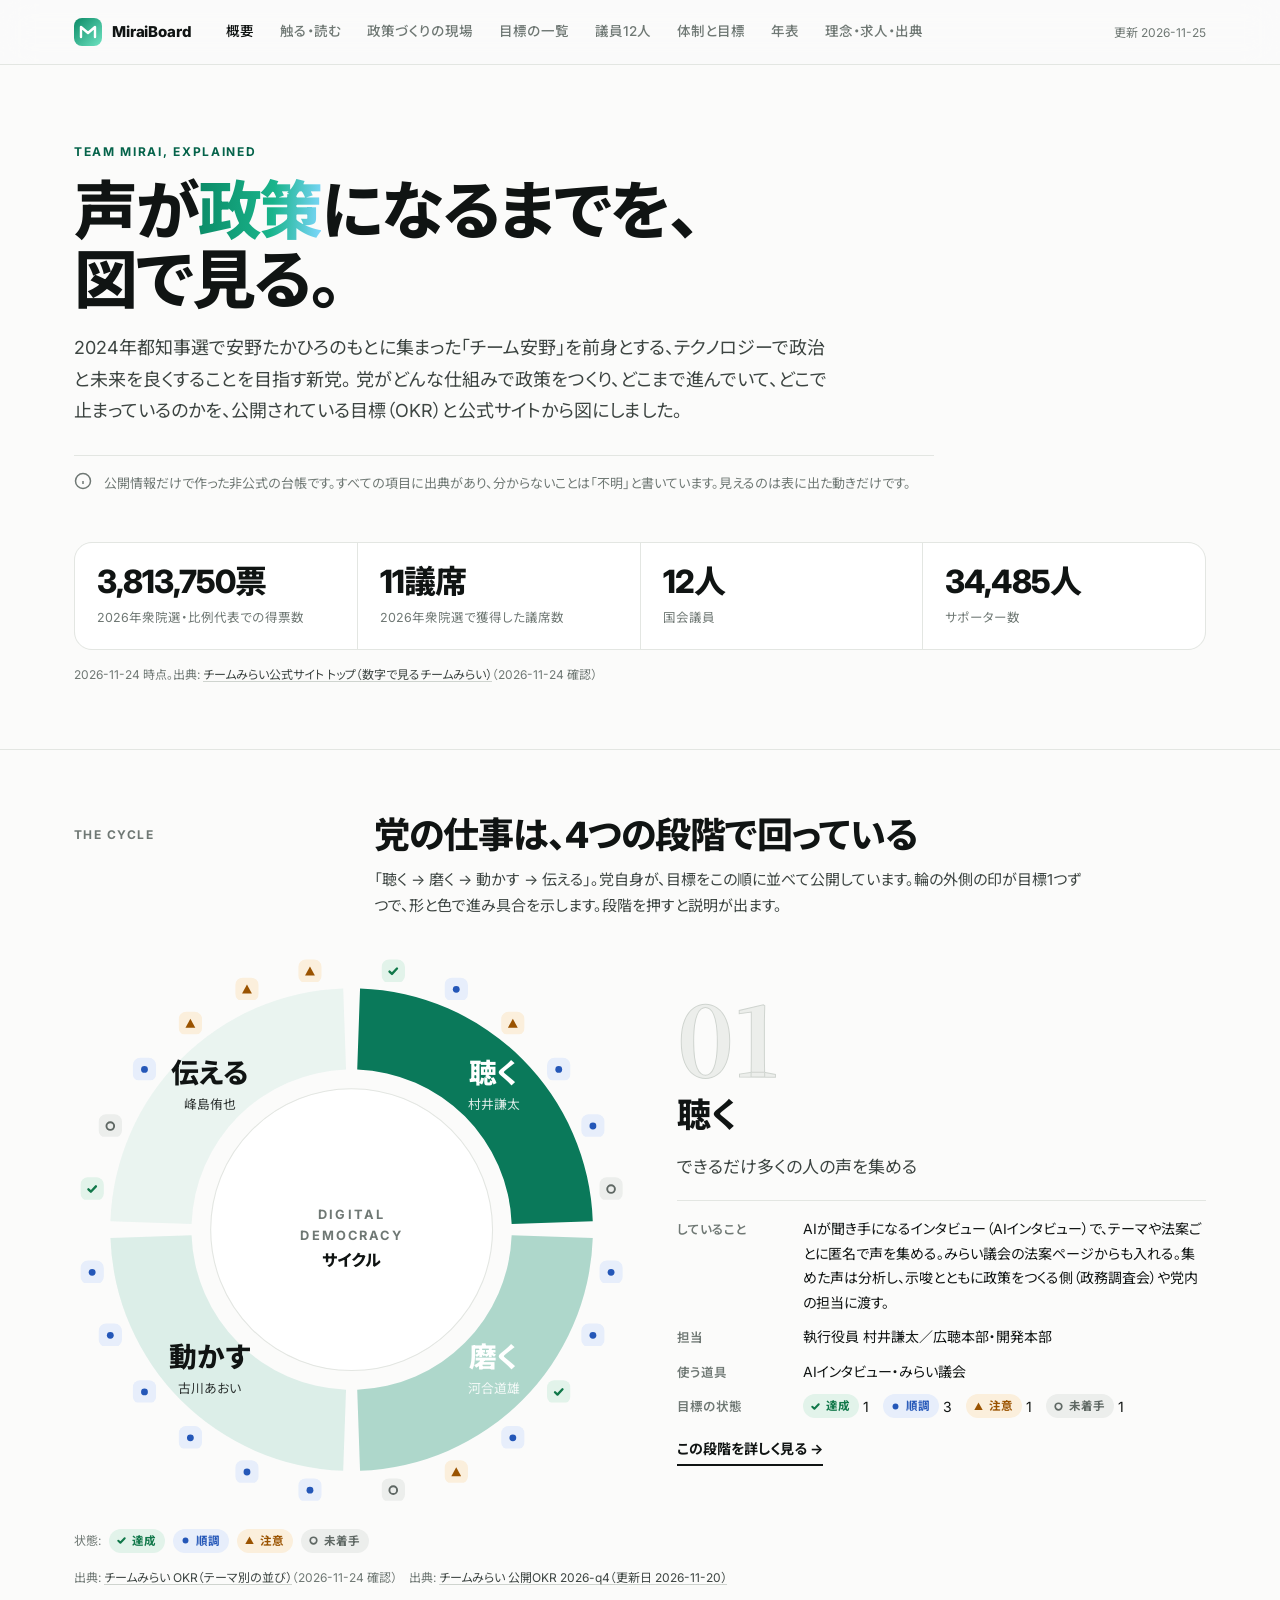
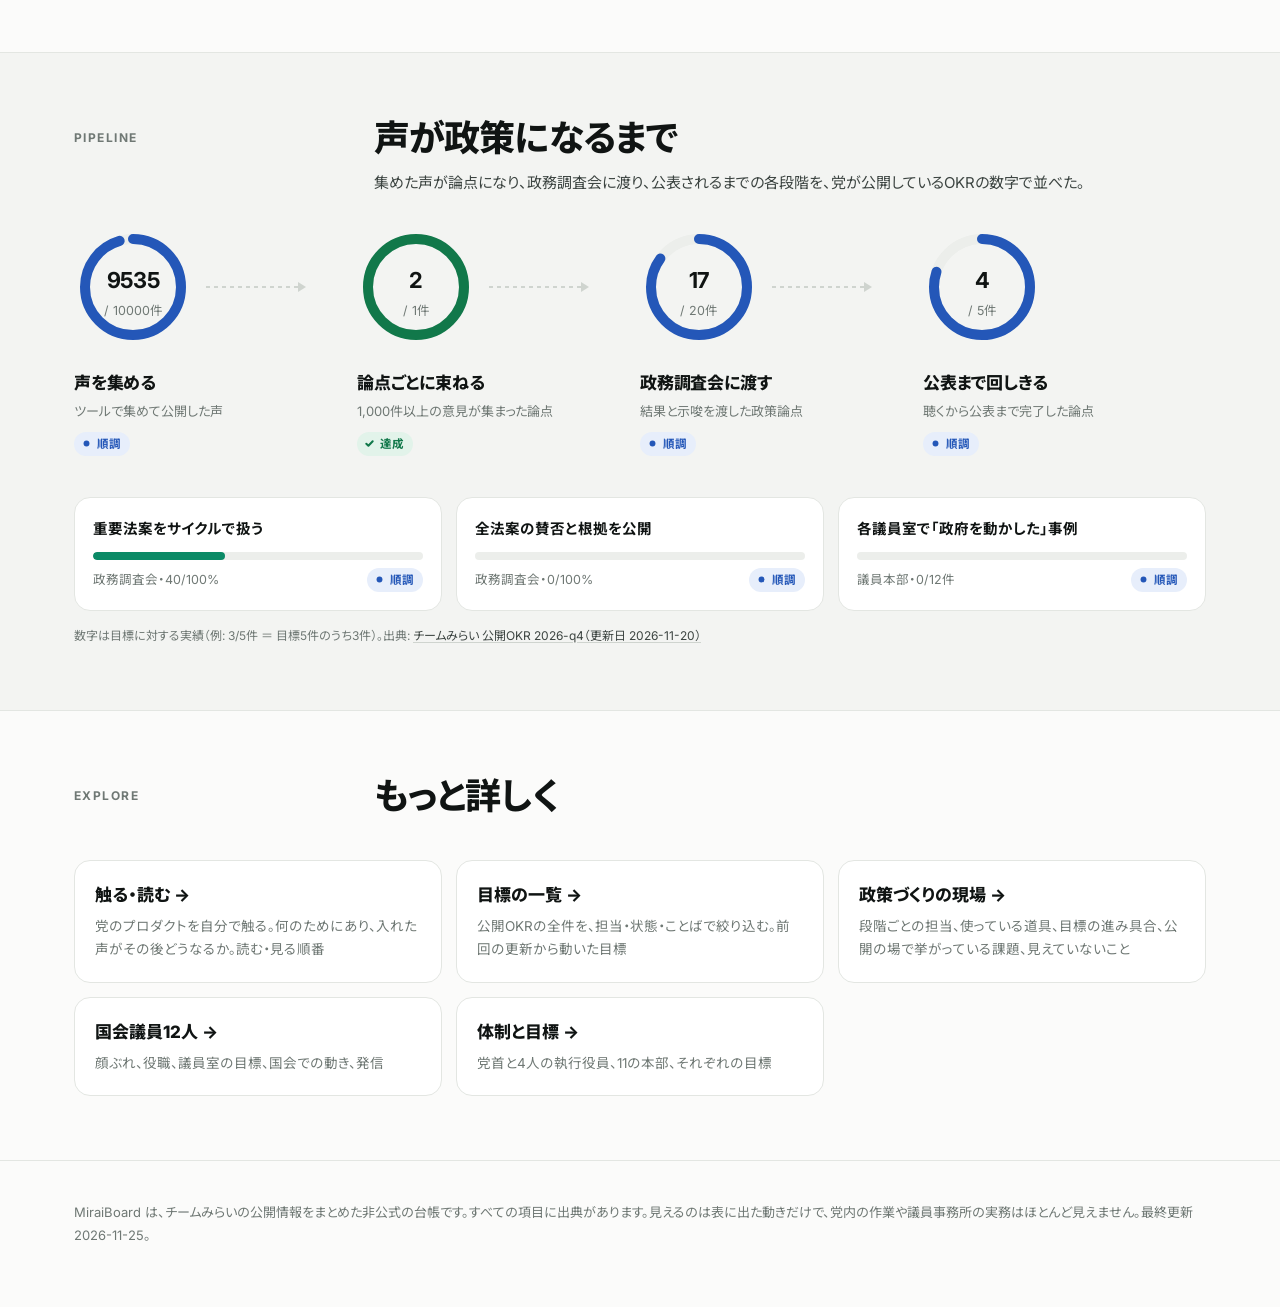
==== commit 0f650c1d: "触る・読むページと目標の一覧ページを追加、公開OKRを11月20日の更新に合わせる Co-Authored-By: Claude Opus 5.5 <noreply@anthropic.com> Cl" ====
--- a/docs/index.html
+++ b/docs/index.html
@@ -37,6 +37,8 @@
 <section class="blk"><div class="w">
   <div class="bh"><div class="k">Explore</div><div><h2>もっと詳しく</h2></div></div>
   <div class="next">
+    <a href="start.html"><div class="t">触る・読む →</div><p>党のプロダクトを自分で触る。何のためにあり、入れた声がその後どうなるか。読む・見る順番</p></a>
+    <a href="okr.html"><div class="t">目標の一覧 →</div><p>公開OKRの全件を、担当・状態・ことばで絞り込む。前回の更新から動いた目標</p></a>
     <a href="flow.html"><div class="t">政策づくりの現場 →</div><p>段階ごとの担当、使っている道具、目標の進み具合、公開の場で挙がっている課題、見えていないこと</p></a>
     <a href="people.html"><div class="t">国会議員12人 →</div><p>顔ぶれ、役職、議員室の目標、国会での動き、発信</p></a>
     <a href="org.html"><div class="t">体制と目標 →</div><p>党首と4人の執行役員、11の本部、それぞれの目標</p></a>
@@ -97,6 +99,6 @@
   <h4>${esc(n.label)}</h4><p>${esc(n.note)}</p><div style="margin-top:8px">${st(k.status)}</div></div>`; }).join('');
 $('#pipe-side').innerHTML = pp.side.map(n => { const k = KR[n.kr] || {}; const r = ratio(k.progress);
   return `<div class="scard"><div class="t">${esc(n.label)}</div><div class="meter"><i style="width:${Math.min(100, (r || 0) * 100)}%"></i></div><div style="display:flex;justify-content:space-between;margin-top:8px;align-items:center"><span class="small muted">${esc(k.owner)}・${esc(k.progress || '—')}</span>${st(k.status)}</div></div>`; }).join('');
-$('#pipe-src').innerHTML = '数字は目標に対する実績（例: 5/20件 ＝ 目標20件のうち5件）。' + srcHtml(OKR_SRC);
+$('#pipe-src').innerHTML = '数字は目標に対する実績（例: 3/5件 ＝ 目標5件のうち3件）。' + srcHtml(OKR_SRC);
 </script>
 </body></html>
--- a/docs/assets/style.css
+++ b/docs/assets/style.css
@@ -217,3 +217,43 @@
 footer.ft{border-top:1px solid var(--line);padding:40px 0 60px;font-size:13px;color:var(--ink-3)}
 @media (max-width:980px){.bh{grid-template-columns:1fr;gap:8px}.ringwrap{grid-template-columns:1fr;gap:20px}.pipe{grid-template-columns:1fr 1fr;row-gap:28px}.pnode .arrow{display:none}.side,.next{grid-template-columns:1fr}.stage{grid-template-columns:1fr;gap:14px}.tiles{grid-template-columns:repeat(2,1fr)}.ocols{grid-template-columns:1fr 1fr}.ocols::before,.ocol::before{display:none}.vals{grid-template-columns:1fr 1fr}.jobhero{grid-template-columns:1fr}}
 @media (max-width:560px){.w{padding:0 16px}.ph{padding:48px 0 24px}.stamp{display:none}.pipe{grid-template-columns:1fr}.hbar{grid-template-columns:90px 1fr 30px}.dhero{grid-template-columns:100px 1fr}.dbody{padding:0 18px 48px}.ocols{grid-template-columns:1fr}}
+/* guide（触る・読む） */
+.try{display:grid;grid-template-columns:repeat(auto-fill,minmax(340px,1fr));gap:16px}
+.try .card{display:flex;flex-direction:column;gap:10px;padding:22px}
+.try .card h3{margin:0;font-size:18px}
+.try .why{font-size:14px;color:var(--ink-2)}
+.try .do{font-size:13.5px;background:var(--soft);border-radius:12px;padding:10px 12px}
+.try .do b,.try .then b{display:block;font-size:11.5px;letter-spacing:.06em;color:var(--ink-3);margin-bottom:4px}
+.try .then ol{margin:0;padding-left:18px;font-size:13.5px;color:var(--ink-2)}
+.try .then li{margin:2px 0}
+.try .warnnote{font-size:12.5px;color:var(--warn)}
+.try .krs{display:grid;gap:6px;border-top:1px solid var(--line);padding-top:10px}
+.try .krs div{display:flex;justify-content:space-between;gap:10px;font-size:12.5px}
+.try .go{align-self:flex-start;font-size:13px;font-weight:700;color:var(--paper);background:var(--ink);padding:8px 14px;border-radius:999px}
+.try .card .src{margin-top:auto}
+.ex{display:grid;grid-template-columns:repeat(auto-fill,minmax(300px,1fr));gap:14px}
+.ex .card .flow{display:flex;flex-wrap:wrap;align-items:center;gap:6px;margin:8px 0}
+.ex .card .flow span{font-size:13px;font-weight:700;background:var(--brand-soft);color:var(--brand-ink);padding:4px 10px;border-radius:999px}
+.ex .card .flow i{font-style:normal;color:var(--ink-3)}
+.rl{display:grid;gap:28px}
+.rl ul{list-style:none;margin:0;padding:0;border-top:1px solid var(--line)}
+.rl li{display:grid;grid-template-columns:28px 1fr auto;gap:12px;align-items:start;padding:12px 0;border-bottom:1px solid var(--line)}
+.rl li input{width:18px;height:18px;margin-top:3px;accent-color:var(--brand)}
+.rl li.done .tt{color:var(--ink-3);text-decoration:line-through;text-decoration-color:var(--line-2)}
+.rl .tt{font-weight:600}
+.rl .why{font-size:13px;color:var(--ink-3)}
+.rl .k{font-size:11.5px;font-weight:700;color:var(--ink-3);white-space:nowrap}
+.prog{display:flex;align-items:center;gap:12px;margin-bottom:20px;font-size:13px;color:var(--ink-3)}
+.prog .bar{flex:1;max-width:320px;height:8px;border-radius:99px;background:var(--mute);overflow:hidden}
+.prog .bar i{display:block;height:100%;background:var(--brand)}
+/* okr（目標の一覧） */
+.kpis{display:grid;grid-template-columns:repeat(5,1fr);gap:12px}
+.kpis div{background:var(--paper);border:1px solid var(--line);border-radius:14px;padding:14px 16px}
+.kpis b{display:block;font-size:28px;font-weight:800;letter-spacing:-.02em}
+.kpis span{font-size:12.5px;color:var(--ink-3)}
+.chg{display:grid;gap:0;border-top:1px solid var(--line)}
+.chg>div{display:grid;grid-template-columns:1fr auto;gap:12px;padding:10px 0;border-bottom:1px solid var(--line);font-size:13.5px}
+.chg .who{font-size:12px;color:var(--ink-3)}
+.chg .mv{display:flex;align-items:center;gap:6px;white-space:nowrap;font-size:12px;color:var(--ink-3)}
+select.sel{height:42px;border-radius:12px;border:1px solid var(--line);background:var(--paper);padding:0 12px;font:inherit;color:var(--ink)}
+@media (max-width:760px){.kpis{grid-template-columns:repeat(2,1fr)}.try{grid-template-columns:1fr}.rl li{grid-template-columns:28px 1fr}.rl .k{grid-column:2}}
